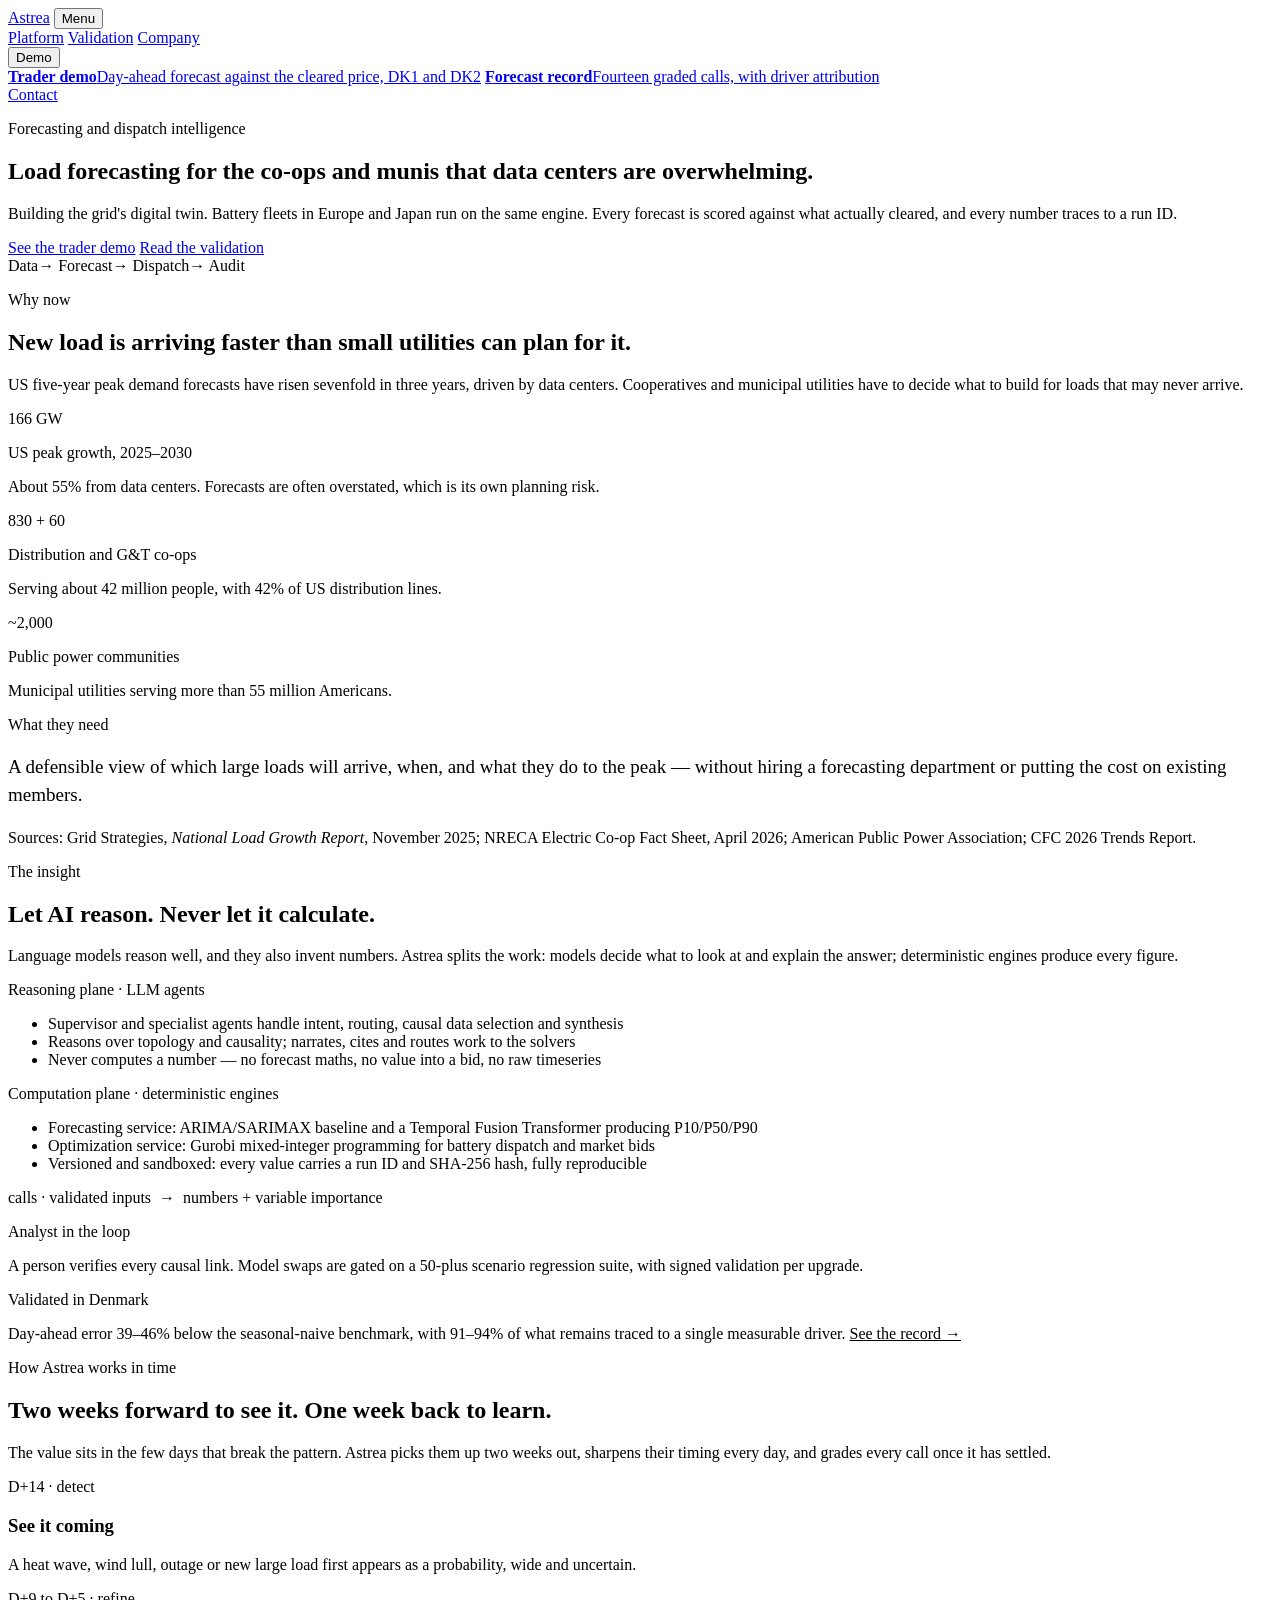
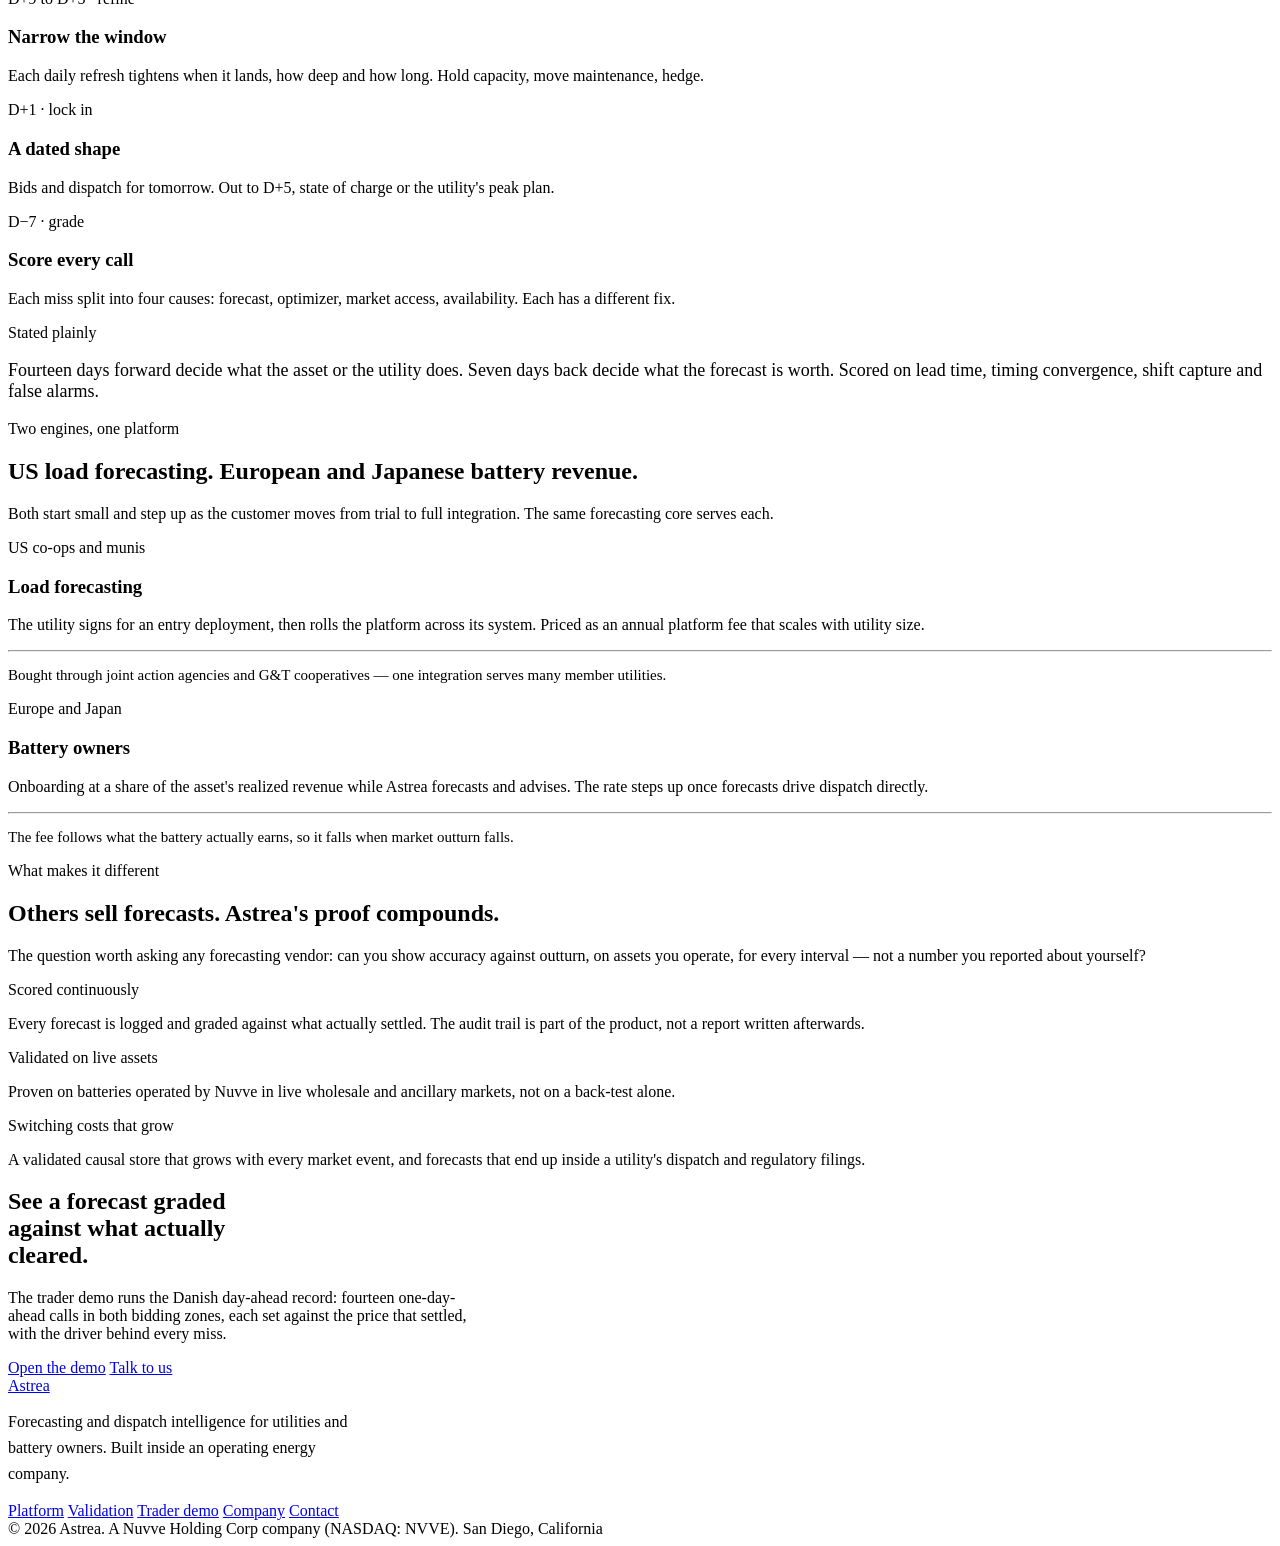
==== index.html @ 3a3bf27f "Add files via upload" ====
<!DOCTYPE html>
<html lang="en">
<head>
<meta charset="utf-8">
<meta name="viewport" content="width=device-width, initial-scale=1">
<title>Astrea — Forecasting the grid, with every number audited</title>
<meta name="description" content="Load forecasting for the cooperatives and municipal utilities that data centers are overwhelming. Battery revenue in Europe and Japan runs on the same engine.">
<meta property="og:title" content="Astrea — Forecasting the grid, with every number audited">
<meta property="og:description" content="Language models reason. Deterministic engines compute. Every forecast scored against what actually cleared.">
<meta property="og:type" content="website">
<link rel="preconnect" href="https://fonts.googleapis.com">
<link rel="preconnect" href="https://fonts.gstatic.com" crossorigin>
<link rel="stylesheet" href="https://fonts.googleapis.com/css2?family=IBM+Plex+Mono:wght@400;500&family=IBM+Plex+Sans:wght@400;500;600&family=Source+Serif+4:opsz,wght@8..60,400;8..60,600&display=swap">
<link rel="stylesheet" href="/assets/css/styles.css">
<link rel="icon" href="/assets/favicon.svg" type="image/svg+xml">
</head>
<body>

<header class="nav">
  <div class="wrap nav-in">
    <a class="brand" href="/"><span class="brand-mark"></span>Astrea</a>
    <button class="nav-toggle" id="navToggle" aria-expanded="false" aria-controls="navlinks">Menu</button>
    <nav class="nav-links" id="navlinks">
      <a class="nav-link" href="/platform">Platform</a>
      <a class="nav-link" href="/validation">Validation</a>
      <a class="nav-link" href="/company">Company</a>
      <div class="dd">
        <button class="dd-btn" id="ddBtn" aria-expanded="false" aria-haspopup="true" aria-controls="ddmenu">Demo <span class="dd-caret" aria-hidden="true"></span></button>
        <div class="dd-menu" id="ddmenu">
          <a class="dd-item" href="/demo"><strong>Trader demo</strong><span>Day-ahead forecast against the cleared price, DK1 and DK2</span></a>
          <a class="dd-item" href="/validation#record"><strong>Forecast record</strong><span>Fourteen graded calls, with driver attribution</span></a>
        </div>
      </div>
      <a class="nav-cta" href="/company#contact">Contact</a>
    </nav>
  </div>
</header>

<main>

<section class="hero">
  <div class="wrap hero-in">
    <p class="eyebrow" style="color:var(--gold-bright)">Forecasting and dispatch intelligence</p>
    <h1>Load forecasting for the co-ops and munis that data centers are overwhelming.</h1>
    <p class="lead">Building the grid's digital twin. Battery fleets in Europe and Japan run on the same engine. Every forecast is scored against what actually cleared, and every number traces to a run ID.</p>
    <div class="hero-actions">
      <a class="btn btn-gold" href="/demo">See the trader demo</a>
      <a class="btn btn-ghost" href="/validation">Read the validation</a>
    </div>
    <div class="pipe">
      <span class="pipe-step">Data</span><span class="pipe-arrow">&rarr;</span>
      <span class="pipe-step">Forecast</span><span class="pipe-arrow">&rarr;</span>
      <span class="pipe-step">Dispatch</span><span class="pipe-arrow">&rarr;</span>
      <span class="pipe-step">Audit</span>
    </div>
  </div>
</section>

<section class="sec" id="why">
  <div class="wrap stack" style="gap:34px">
    <div class="stack" style="gap:14px">
      <p class="eyebrow">Why now</p>
      <h2 class="h-lg">New load is arriving faster than small utilities can plan for it.</h2>
      <p class="lead">US five-year peak demand forecasts have risen sevenfold in three years, driven by data centers. Cooperatives and municipal utilities have to decide what to build for loads that may never arrive.</p>
    </div>
    <div class="grid g3">
      <div class="card">
        <p class="stat">166 GW</p>
        <p class="stat-label">US peak growth, 2025&ndash;2030</p>
        <p>About 55% from data centers. Forecasts are often overstated, which is its own planning risk.</p>
      </div>
      <div class="card">
        <p class="stat">830 + 60</p>
        <p class="stat-label">Distribution and G&amp;T co-ops</p>
        <p>Serving about 42 million people, with 42% of US distribution lines.</p>
      </div>
      <div class="card">
        <p class="stat">~2,000</p>
        <p class="stat-label">Public power communities</p>
        <p>Municipal utilities serving more than 55 million Americans.</p>
      </div>
    </div>
    <div class="card card-navy card-gold">
      <p class="card-label" style="color:var(--gold-bright)">What they need</p>
      <p style="font-size:19px;line-height:1.5">A defensible view of which large loads will arrive, when, and what they do to the peak &mdash; without hiring a forecasting department or putting the cost on existing members.</p>
    </div>
    <p class="note">Sources: Grid Strategies, <em>National Load Growth Report</em>, November 2025; NRECA Electric Co-op Fact Sheet, April 2026; American Public Power Association; CFC 2026 Trends Report.</p>
  </div>
</section>

<section class="sec sec-navy" id="insight">
  <div class="wrap stack" style="gap:34px">
    <div class="stack" style="gap:14px">
      <p class="eyebrow">The insight</p>
      <h2 class="h-lg">Let AI reason. Never let it calculate.</h2>
      <p class="lead">Language models reason well, and they also invent numbers. Astrea splits the work: models decide what to look at and explain the answer; deterministic engines produce every figure.</p>
    </div>
    <div class="grid g2" style="gap:18px">
      <div class="plane plane-reason">
        <p class="plane-head">Reasoning plane &middot; LLM agents</p>
        <ul class="plane-body">
          <li>Supervisor and specialist agents handle intent, routing, causal data selection and synthesis</li>
          <li>Reasons over topology and causality; narrates, cites and routes work to the solvers</li>
          <li>Never computes a number &mdash; no forecast maths, no value into a bid, no raw timeseries</li>
        </ul>
      </div>
      <div class="plane plane-compute">
        <p class="plane-head">Computation plane &middot; deterministic engines</p>
        <ul class="plane-body">
          <li>Forecasting service: ARIMA/SARIMAX baseline and a Temporal Fusion Transformer producing P10/P50/P90</li>
          <li>Optimization service: Gurobi mixed-integer programming for battery dispatch and market bids</li>
          <li>Versioned and sandboxed: every value carries a run ID and SHA-256 hash, fully reproducible</li>
        </ul>
      </div>
    </div>
    <p class="contract" style="color:var(--on-navy-faint)">calls &middot; validated inputs &nbsp;&rarr;&nbsp; numbers + variable importance</p>
    <div class="grid g2">
      <div class="card card-navy">
        <p class="card-label" style="color:var(--gold-bright)">Analyst in the loop</p>
        <p>A person verifies every causal link. Model swaps are gated on a 50-plus scenario regression suite, with signed validation per upgrade.</p>
      </div>
      <div class="card card-navy">
        <p class="card-label" style="color:var(--gold-bright)">Validated in Denmark</p>
        <p>Day-ahead error 39&ndash;46% below the seasonal-naive benchmark, with 91&ndash;94% of what remains traced to a single measurable driver. <a href="/validation" style="color:var(--gold-bright)">See the record &rarr;</a></p>
      </div>
    </div>
  </div>
</section>

<section class="sec" id="time">
  <div class="wrap stack" style="gap:34px">
    <div class="stack" style="gap:14px">
      <p class="eyebrow">How Astrea works in time</p>
      <h2 class="h-lg">Two weeks forward to see it. One week back to learn.</h2>
      <p class="lead">The value sits in the few days that break the pattern. Astrea picks them up two weeks out, sharpens their timing every day, and grades every call once it has settled.</p>
    </div>
    <div class="tl">
      <div class="tl-col">
        <p class="tl-when">D+14 &middot; detect</p>
        <h3>See it coming</h3>
        <p>A heat wave, wind lull, outage or new large load first appears as a probability, wide and uncertain.</p>
      </div>
      <div class="tl-col">
        <p class="tl-when">D+9 to D+5 &middot; refine</p>
        <h3>Narrow the window</h3>
        <p>Each daily refresh tightens when it lands, how deep and how long. Hold capacity, move maintenance, hedge.</p>
      </div>
      <div class="tl-col">
        <p class="tl-when">D+1 &middot; lock in</p>
        <h3>A dated shape</h3>
        <p>Bids and dispatch for tomorrow. Out to D+5, state of charge or the utility's peak plan.</p>
      </div>
      <div class="tl-col">
        <p class="tl-when">D&minus;7 &middot; grade</p>
        <h3>Score every call</h3>
        <p>Each miss split into four causes: forecast, optimizer, market access, availability. Each has a different fix.</p>
      </div>
    </div>
    <div class="card card-accent">
      <p class="card-label">Stated plainly</p>
      <p style="font-size:18px">Fourteen days forward decide what the asset or the utility does. Seven days back decide what the forecast is worth. Scored on lead time, timing convergence, shift capture and false alarms.</p>
    </div>
  </div>
</section>

<section class="sec sec-alt" id="markets">
  <div class="wrap stack" style="gap:34px">
    <div class="stack" style="gap:14px">
      <p class="eyebrow">Two engines, one platform</p>
      <h2 class="h-lg">US load forecasting. European and Japanese battery revenue.</h2>
      <p class="lead">Both start small and step up as the customer moves from trial to full integration. The same forecasting core serves each.</p>
    </div>
    <div class="grid g2">
      <div class="card card-gold">
        <p class="card-label" style="color:var(--gold)">US co-ops and munis</p>
        <h3>Load forecasting</h3>
        <p>The utility signs for an entry deployment, then rolls the platform across its system. Priced as an annual platform fee that scales with utility size.</p>
        <hr class="rule" style="margin:8px 0">
        <p style="color:var(--ink-faint);font-size:15px">Bought through joint action agencies and G&amp;T cooperatives &mdash; one integration serves many member utilities.</p>
      </div>
      <div class="card card-accent">
        <p class="card-label">Europe and Japan</p>
        <h3>Battery owners</h3>
        <p>Onboarding at a share of the asset's realized revenue while Astrea forecasts and advises. The rate steps up once forecasts drive dispatch directly.</p>
        <hr class="rule" style="margin:8px 0">
        <p style="color:var(--ink-faint);font-size:15px">The fee follows what the battery actually earns, so it falls when market outturn falls.</p>
      </div>
    </div>
  </div>
</section>

<section class="sec" id="different">
  <div class="wrap stack" style="gap:34px">
    <div class="stack" style="gap:14px">
      <p class="eyebrow">What makes it different</p>
      <h2 class="h-lg">Others sell forecasts. Astrea's proof compounds.</h2>
      <p class="lead">The question worth asking any forecasting vendor: can you show accuracy against outturn, on assets you operate, for every interval &mdash; not a number you reported about yourself?</p>
    </div>
    <div class="grid g3">
      <div class="card">
        <p class="card-label">Scored continuously</p>
        <p>Every forecast is logged and graded against what actually settled. The audit trail is part of the product, not a report written afterwards.</p>
      </div>
      <div class="card">
        <p class="card-label">Validated on live assets</p>
        <p>Proven on batteries operated by Nuvve in live wholesale and ancillary markets, not on a back-test alone.</p>
      </div>
      <div class="card">
        <p class="card-label">Switching costs that grow</p>
        <p>A validated causal store that grows with every market event, and forecasts that end up inside a utility's dispatch and regulatory filings.</p>
      </div>
    </div>
  </div>
</section>

<section class="sec sec-navy">
  <div class="wrap stack" style="gap:22px;align-items:flex-start">
    <h2 class="h-lg" style="max-width:20ch">See a forecast graded against what actually cleared.</h2>
    <p class="lead" style="max-width:58ch">The trader demo runs the Danish day-ahead record: fourteen one-day-ahead calls in both bidding zones, each set against the price that settled, with the driver behind every miss.</p>
    <div class="hero-actions">
      <a class="btn btn-gold" href="/demo">Open the demo</a>
      <a class="btn btn-ghost" href="/company#contact">Talk to us</a>
    </div>
  </div>
</section>

</main>

<footer class="foot">
  <div class="wrap">
    <div class="foot-top">
      <div style="max-width:360px">
        <a class="brand" href="/"><span class="brand-mark"></span>Astrea</a>
        <p style="margin-top:14px;line-height:1.6">Forecasting and dispatch intelligence for utilities and battery owners. Built inside an operating energy company.</p>
      </div>
      <nav class="foot-nav">
        <a href="/platform">Platform</a>
        <a href="/validation">Validation</a>
        <a href="/demo">Trader demo</a>
        <a href="/company">Company</a>
        <a href="/company#contact">Contact</a>
      </nav>
    </div>
    <div class="foot-bot">
      <span>&copy; 2026 Astrea. A Nuvve Holding Corp company (NASDAQ: NVVE).</span>
      <span>San Diego, California</span>
    </div>
  </div>
</footer>

<script src="/assets/js/nav.js" defer></script>
</body>
</html>
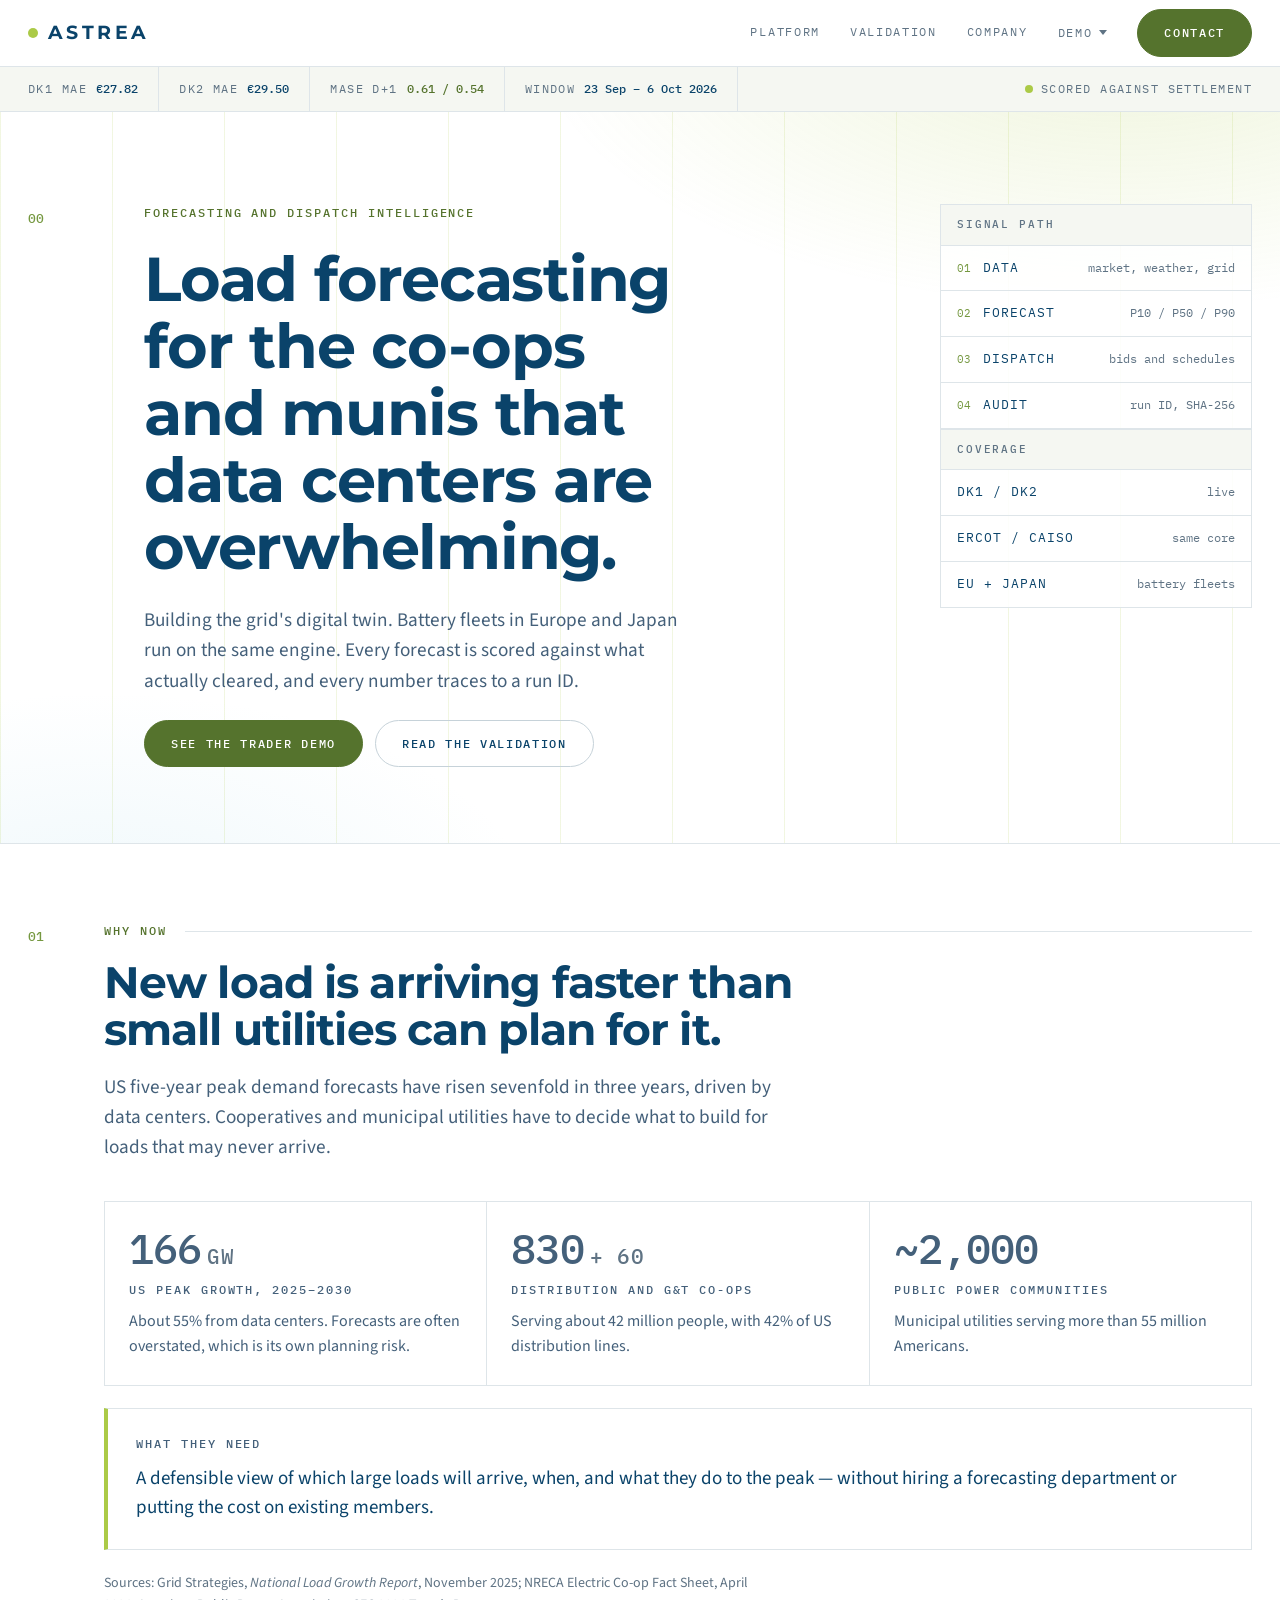
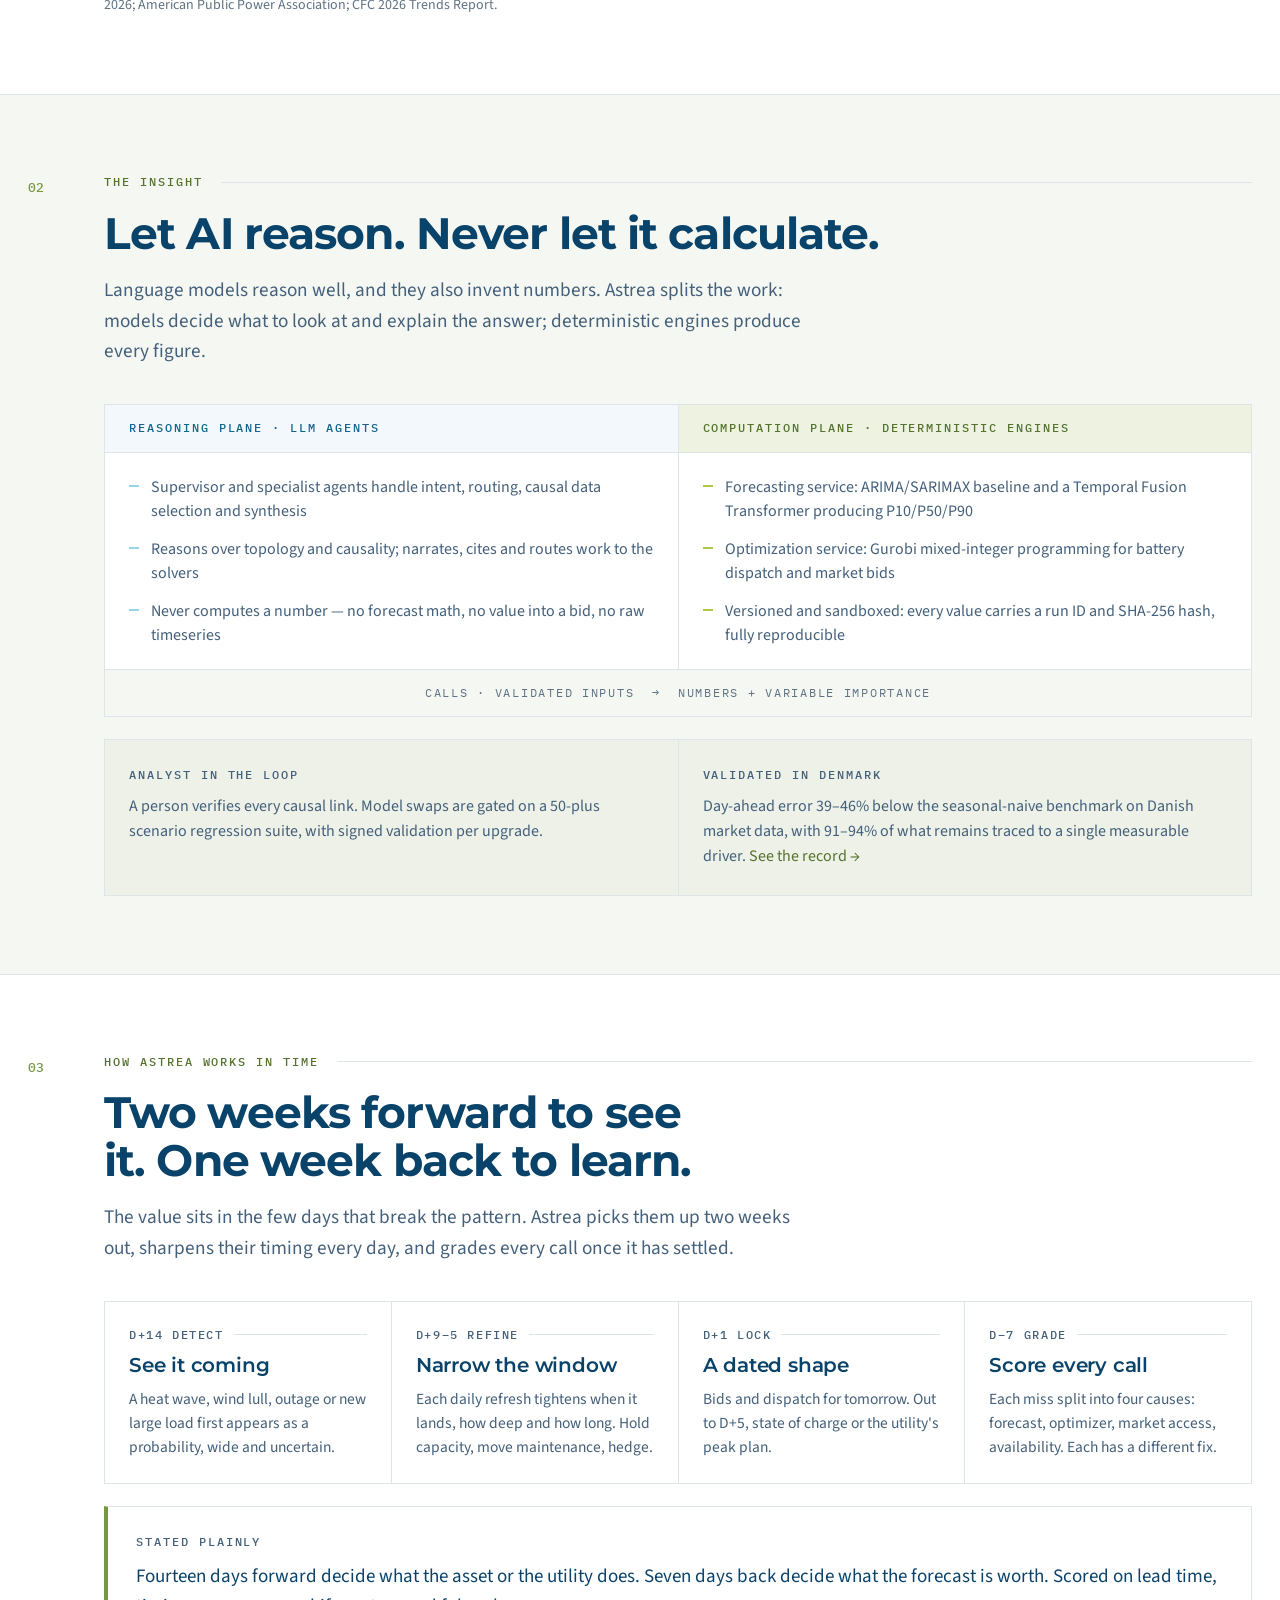
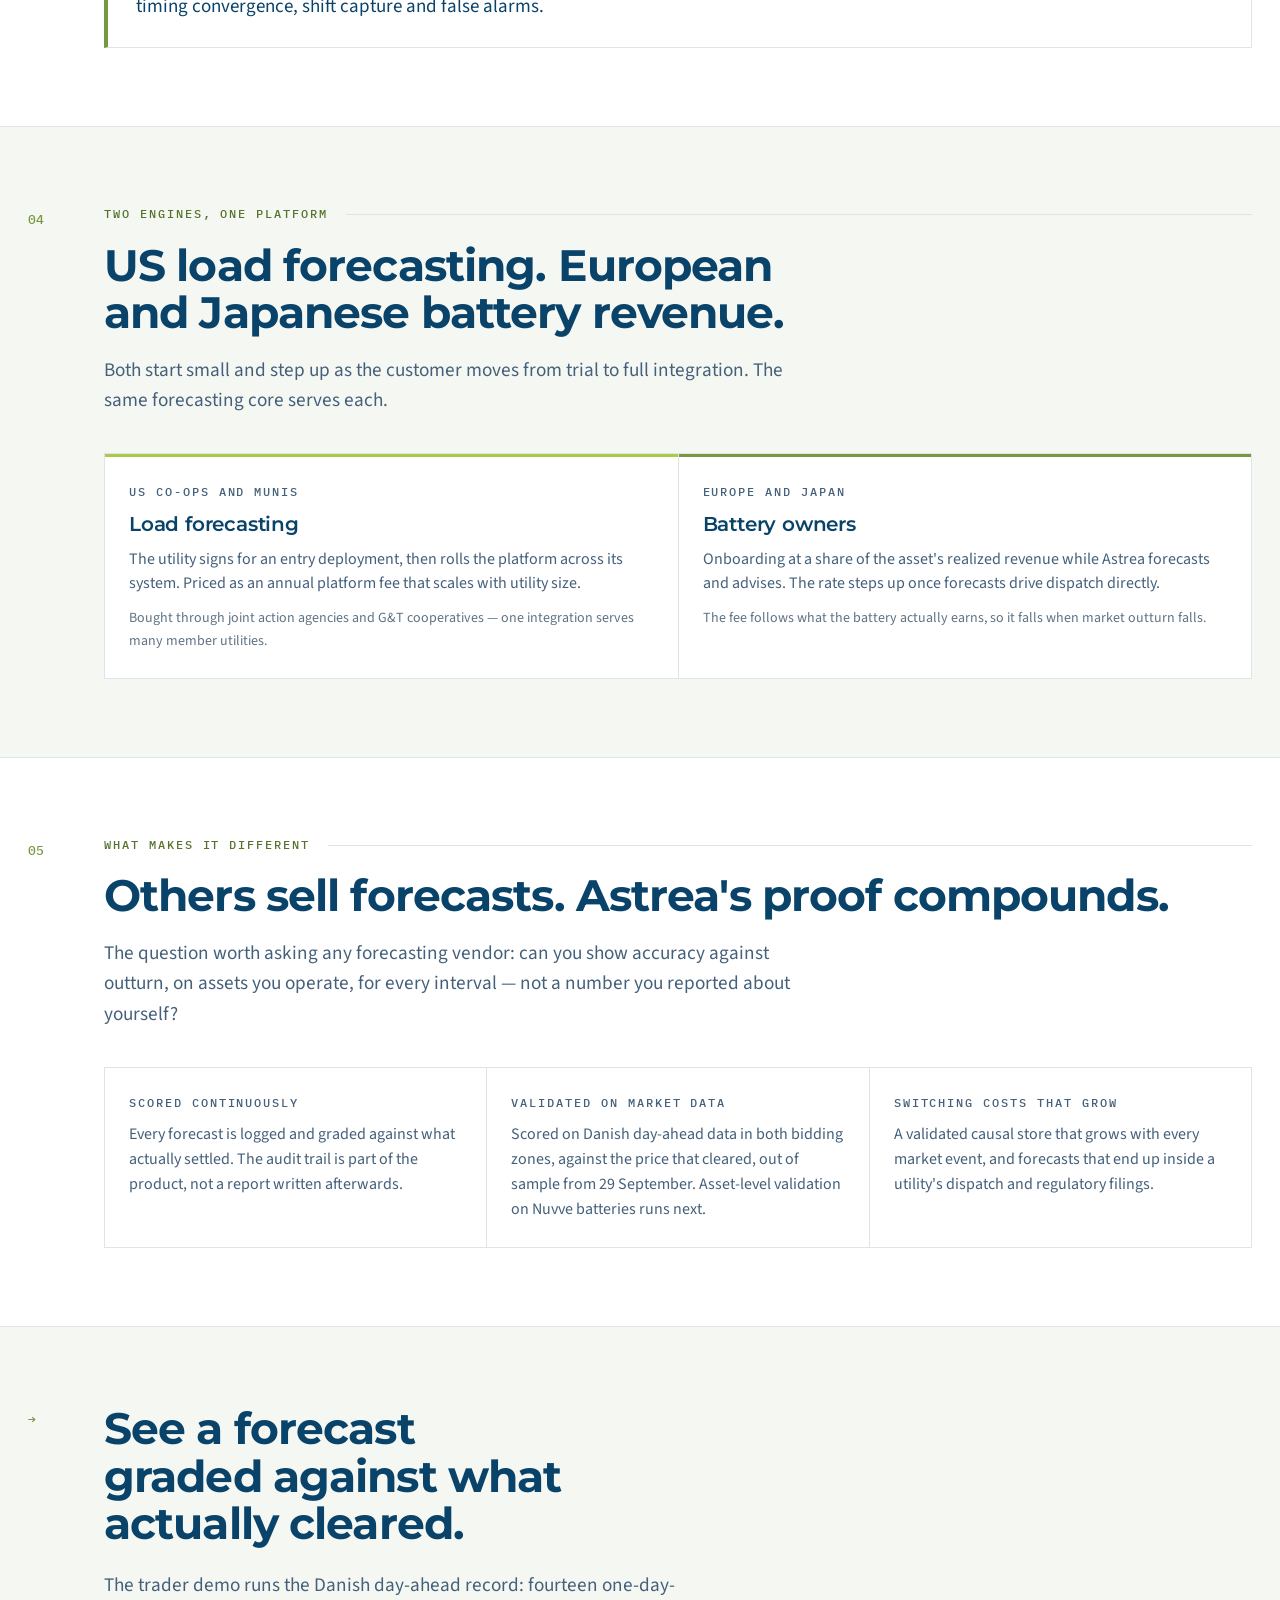
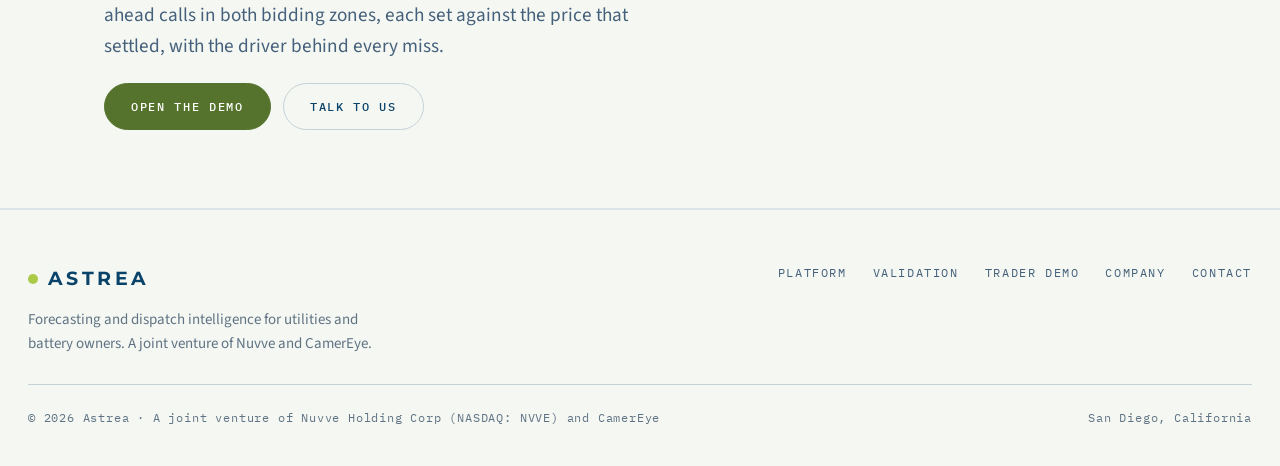
==== commit dc477ecc: "Add files via upload" ====
--- a/index.html
+++ b/index.html
@@ -6,24 +6,25 @@
 <title>Astrea — Forecasting the grid, with every number audited</title>
 <meta name="description" content="Load forecasting for the cooperatives and municipal utilities that data centers are overwhelming. Battery revenue in Europe and Japan runs on the same engine.">
 <meta property="og:title" content="Astrea — Forecasting the grid, with every number audited">
-<meta property="og:description" content="Language models reason. Deterministic engines compute. Every forecast scored against what actually cleared.">
+<meta property="og:description" content="Load forecasting for the cooperatives and municipal utilities that data centers are overwhelming. Battery revenue in Europe and Japan runs on the same engine.">
 <meta property="og:type" content="website">
+<meta name="theme-color" content="#FFFFFF">
 <link rel="preconnect" href="https://fonts.googleapis.com">
 <link rel="preconnect" href="https://fonts.gstatic.com" crossorigin>
-<link rel="stylesheet" href="https://fonts.googleapis.com/css2?family=IBM+Plex+Mono:wght@400;500&family=IBM+Plex+Sans:wght@400;500;600&family=Source+Serif+4:opsz,wght@8..60,400;8..60,600&display=swap">
+<link rel="stylesheet" href="https://fonts.googleapis.com/css2?family=IBM+Plex+Mono:wght@400;500;600&family=Montserrat:wght@600;700&family=Source+Sans+3:wght@400;600&display=swap">
 <link rel="stylesheet" href="/assets/css/styles.css">
 <link rel="icon" href="/assets/favicon.svg" type="image/svg+xml">
 </head>
 <body>
 
-<header class="nav">
-  <div class="wrap nav-in">
-    <a class="brand" href="/"><span class="brand-mark"></span>Astrea</a>
-    <button class="nav-toggle" id="navToggle" aria-expanded="false" aria-controls="navlinks">Menu</button>
-    <nav class="nav-links" id="navlinks">
-      <a class="nav-link" href="/platform">Platform</a>
-      <a class="nav-link" href="/validation">Validation</a>
-      <a class="nav-link" href="/company">Company</a>
+<header class="site">
+  <div class="wrap site-in">
+    <a class="brand" href="/">Astrea</a>
+    <button class="mtoggle" id="navToggle" aria-expanded="false" aria-controls="menu">Menu</button>
+    <nav class="menu" id="menu">
+      <a class="mlink" href="/platform">Platform</a>
+      <a class="mlink" href="/validation">Validation</a>
+      <a class="mlink" href="/company">Company</a>
       <div class="dd">
         <button class="dd-btn" id="ddBtn" aria-expanded="false" aria-haspopup="true" aria-controls="ddmenu">Demo <span class="dd-caret" aria-hidden="true"></span></button>
         <div class="dd-menu" id="ddmenu">
@@ -31,207 +32,263 @@
           <a class="dd-item" href="/validation#record"><strong>Forecast record</strong><span>Fourteen graded calls, with driver attribution</span></a>
         </div>
       </div>
-      <a class="nav-cta" href="/company#contact">Contact</a>
+      <a class="btn" href="/company#contact">Contact</a>
     </nav>
   </div>
 </header>
+
+<div class="rail">
+  <div class="wrap rail-in">
+    <div class="rail-cell"><span class="rail-k">DK1 MAE</span><span class="rail-v">&euro;27.82</span></div>
+    <div class="rail-cell"><span class="rail-k">DK2 MAE</span><span class="rail-v">&euro;29.50</span></div>
+    <div class="rail-cell"><span class="rail-k">MASE D+1</span><span class="rail-v up">0.61 / 0.54</span></div>
+    <div class="rail-cell"><span class="rail-k">Window</span><span class="rail-v">23 Sep &ndash; 6 Oct 2026</span></div>
+    <div class="rail-cell"><span class="live">Scored against settlement</span></div>
+  </div>
+</div>
 
 <main>
 
 <section class="hero">
   <div class="wrap hero-in">
-    <p class="eyebrow" style="color:var(--gold-bright)">Forecasting and dispatch intelligence</p>
-    <h1>Load forecasting for the co-ops and munis that data centers are overwhelming.</h1>
-    <p class="lead">Building the grid's digital twin. Battery fleets in Europe and Japan run on the same engine. Every forecast is scored against what actually cleared, and every number traces to a run ID.</p>
-    <div class="hero-actions">
-      <a class="btn btn-gold" href="/demo">See the trader demo</a>
-      <a class="btn btn-ghost" href="/validation">Read the validation</a>
-    </div>
-    <div class="pipe">
-      <span class="pipe-step">Data</span><span class="pipe-arrow">&rarr;</span>
-      <span class="pipe-step">Forecast</span><span class="pipe-arrow">&rarr;</span>
-      <span class="pipe-step">Dispatch</span><span class="pipe-arrow">&rarr;</span>
-      <span class="pipe-step">Audit</span>
-    </div>
-  </div>
-</section>
-
-<section class="sec" id="why">
-  <div class="wrap stack" style="gap:34px">
-    <div class="stack" style="gap:14px">
-      <p class="eyebrow">Why now</p>
-      <h2 class="h-lg">New load is arriving faster than small utilities can plan for it.</h2>
-      <p class="lead">US five-year peak demand forecasts have risen sevenfold in three years, driven by data centers. Cooperatives and municipal utilities have to decide what to build for loads that may never arrive.</p>
-    </div>
-    <div class="grid g3">
-      <div class="card">
-        <p class="stat">166 GW</p>
-        <p class="stat-label">US peak growth, 2025&ndash;2030</p>
-        <p>About 55% from data centers. Forecasts are often overstated, which is its own planning risk.</p>
-      </div>
-      <div class="card">
-        <p class="stat">830 + 60</p>
-        <p class="stat-label">Distribution and G&amp;T co-ops</p>
-        <p>Serving about 42 million people, with 42% of US distribution lines.</p>
-      </div>
-      <div class="card">
-        <p class="stat">~2,000</p>
-        <p class="stat-label">Public power communities</p>
-        <p>Municipal utilities serving more than 55 million Americans.</p>
-      </div>
-    </div>
-    <div class="card card-navy card-gold">
-      <p class="card-label" style="color:var(--gold-bright)">What they need</p>
-      <p style="font-size:19px;line-height:1.5">A defensible view of which large loads will arrive, when, and what they do to the peak &mdash; without hiring a forecasting department or putting the cost on existing members.</p>
-    </div>
-    <p class="note">Sources: Grid Strategies, <em>National Load Growth Report</em>, November 2025; NRECA Electric Co-op Fact Sheet, April 2026; American Public Power Association; CFC 2026 Trends Report.</p>
-  </div>
-</section>
-
-<section class="sec sec-navy" id="insight">
-  <div class="wrap stack" style="gap:34px">
-    <div class="stack" style="gap:14px">
-      <p class="eyebrow">The insight</p>
-      <h2 class="h-lg">Let AI reason. Never let it calculate.</h2>
-      <p class="lead">Language models reason well, and they also invent numbers. Astrea splits the work: models decide what to look at and explain the answer; deterministic engines produce every figure.</p>
-    </div>
-    <div class="grid g2" style="gap:18px">
-      <div class="plane plane-reason">
-        <p class="plane-head">Reasoning plane &middot; LLM agents</p>
-        <ul class="plane-body">
-          <li>Supervisor and specialist agents handle intent, routing, causal data selection and synthesis</li>
-          <li>Reasons over topology and causality; narrates, cites and routes work to the solvers</li>
-          <li>Never computes a number &mdash; no forecast maths, no value into a bid, no raw timeseries</li>
-        </ul>
-      </div>
-      <div class="plane plane-compute">
-        <p class="plane-head">Computation plane &middot; deterministic engines</p>
-        <ul class="plane-body">
-          <li>Forecasting service: ARIMA/SARIMAX baseline and a Temporal Fusion Transformer producing P10/P50/P90</li>
-          <li>Optimization service: Gurobi mixed-integer programming for battery dispatch and market bids</li>
-          <li>Versioned and sandboxed: every value carries a run ID and SHA-256 hash, fully reproducible</li>
-        </ul>
-      </div>
-    </div>
-    <p class="contract" style="color:var(--on-navy-faint)">calls &middot; validated inputs &nbsp;&rarr;&nbsp; numbers + variable importance</p>
-    <div class="grid g2">
-      <div class="card card-navy">
-        <p class="card-label" style="color:var(--gold-bright)">Analyst in the loop</p>
-        <p>A person verifies every causal link. Model swaps are gated on a 50-plus scenario regression suite, with signed validation per upgrade.</p>
-      </div>
-      <div class="card card-navy">
-        <p class="card-label" style="color:var(--gold-bright)">Validated in Denmark</p>
-        <p>Day-ahead error 39&ndash;46% below the seasonal-naive benchmark, with 91&ndash;94% of what remains traced to a single measurable driver. <a href="/validation" style="color:var(--gold-bright)">See the record &rarr;</a></p>
-      </div>
-    </div>
-  </div>
-</section>
-
-<section class="sec" id="time">
-  <div class="wrap stack" style="gap:34px">
-    <div class="stack" style="gap:14px">
-      <p class="eyebrow">How Astrea works in time</p>
-      <h2 class="h-lg">Two weeks forward to see it. One week back to learn.</h2>
-      <p class="lead">The value sits in the few days that break the pattern. Astrea picks them up two weeks out, sharpens their timing every day, and grades every call once it has settled.</p>
-    </div>
-    <div class="tl">
-      <div class="tl-col">
-        <p class="tl-when">D+14 &middot; detect</p>
-        <h3>See it coming</h3>
-        <p>A heat wave, wind lull, outage or new large load first appears as a probability, wide and uncertain.</p>
-      </div>
-      <div class="tl-col">
-        <p class="tl-when">D+9 to D+5 &middot; refine</p>
-        <h3>Narrow the window</h3>
-        <p>Each daily refresh tightens when it lands, how deep and how long. Hold capacity, move maintenance, hedge.</p>
-      </div>
-      <div class="tl-col">
-        <p class="tl-when">D+1 &middot; lock in</p>
-        <h3>A dated shape</h3>
-        <p>Bids and dispatch for tomorrow. Out to D+5, state of charge or the utility's peak plan.</p>
-      </div>
-      <div class="tl-col">
-        <p class="tl-when">D&minus;7 &middot; grade</p>
-        <h3>Score every call</h3>
-        <p>Each miss split into four causes: forecast, optimizer, market access, availability. Each has a different fix.</p>
-      </div>
-    </div>
-    <div class="card card-accent">
-      <p class="card-label">Stated plainly</p>
-      <p style="font-size:18px">Fourteen days forward decide what the asset or the utility does. Seven days back decide what the forecast is worth. Scored on lead time, timing convergence, shift capture and false alarms.</p>
-    </div>
-  </div>
-</section>
-
-<section class="sec sec-alt" id="markets">
-  <div class="wrap stack" style="gap:34px">
-    <div class="stack" style="gap:14px">
-      <p class="eyebrow">Two engines, one platform</p>
-      <h2 class="h-lg">US load forecasting. European and Japanese battery revenue.</h2>
-      <p class="lead">Both start small and step up as the customer moves from trial to full integration. The same forecasting core serves each.</p>
-    </div>
-    <div class="grid g2">
-      <div class="card card-gold">
-        <p class="card-label" style="color:var(--gold)">US co-ops and munis</p>
-        <h3>Load forecasting</h3>
-        <p>The utility signs for an entry deployment, then rolls the platform across its system. Priced as an annual platform fee that scales with utility size.</p>
-        <hr class="rule" style="margin:8px 0">
-        <p style="color:var(--ink-faint);font-size:15px">Bought through joint action agencies and G&amp;T cooperatives &mdash; one integration serves many member utilities.</p>
-      </div>
-      <div class="card card-accent">
-        <p class="card-label">Europe and Japan</p>
-        <h3>Battery owners</h3>
-        <p>Onboarding at a share of the asset's realized revenue while Astrea forecasts and advises. The rate steps up once forecasts drive dispatch directly.</p>
-        <hr class="rule" style="margin:8px 0">
-        <p style="color:var(--ink-faint);font-size:15px">The fee follows what the battery actually earns, so it falls when market outturn falls.</p>
-      </div>
-    </div>
-  </div>
-</section>
-
-<section class="sec" id="different">
-  <div class="wrap stack" style="gap:34px">
-    <div class="stack" style="gap:14px">
-      <p class="eyebrow">What makes it different</p>
-      <h2 class="h-lg">Others sell forecasts. Astrea's proof compounds.</h2>
-      <p class="lead">The question worth asking any forecasting vendor: can you show accuracy against outturn, on assets you operate, for every interval &mdash; not a number you reported about yourself?</p>
-    </div>
-    <div class="grid g3">
-      <div class="card">
-        <p class="card-label">Scored continuously</p>
-        <p>Every forecast is logged and graded against what actually settled. The audit trail is part of the product, not a report written afterwards.</p>
-      </div>
-      <div class="card">
-        <p class="card-label">Validated on live assets</p>
-        <p>Proven on batteries operated by Nuvve in live wholesale and ancillary markets, not on a back-test alone.</p>
-      </div>
-      <div class="card">
-        <p class="card-label">Switching costs that grow</p>
-        <p>A validated causal store that grows with every market event, and forecasts that end up inside a utility's dispatch and regulatory filings.</p>
-      </div>
-    </div>
-  </div>
-</section>
-
-<section class="sec sec-navy">
-  <div class="wrap stack" style="gap:22px;align-items:flex-start">
-    <h2 class="h-lg" style="max-width:20ch">See a forecast graded against what actually cleared.</h2>
-    <p class="lead" style="max-width:58ch">The trader demo runs the Danish day-ahead record: fourteen one-day-ahead calls in both bidding zones, each set against the price that settled, with the driver behind every miss.</p>
-    <div class="hero-actions">
-      <a class="btn btn-gold" href="/demo">Open the demo</a>
-      <a class="btn btn-ghost" href="/company#contact">Talk to us</a>
-    </div>
-  </div>
-</section>
-
+    <div class="ch-ix">00</div>
+    <div class="hero-main">
+      <p class="tag">Forecasting and dispatch intelligence</p>
+      <h1 class="display">Load forecasting for the co-ops and munis that data centers are overwhelming.</h1>
+      <p class="lead">Building the grid's digital twin. Battery fleets in Europe and Japan run on the same engine. Every forecast is scored against what actually cleared, and every number traces to a run ID.</p>
+      <div class="btns">
+        <a class="btn" href="/demo">See the trader demo</a>
+        <a class="btn btn-ghost" href="/validation">Read the validation</a>
+      </div>
+    </div>
+    <div class="spec">
+      <p class="spec-head">Signal path</p>
+      <div class="spec-row"><span class="spec-n">01</span><span class="spec-t">Data</span><span class="spec-d">market, weather, grid</span></div>
+      <div class="spec-row"><span class="spec-n">02</span><span class="spec-t">Forecast</span><span class="spec-d">P10 / P50 / P90</span></div>
+      <div class="spec-row"><span class="spec-n">03</span><span class="spec-t">Dispatch</span><span class="spec-d">bids and schedules</span></div>
+      <div class="spec-row"><span class="spec-n">04</span><span class="spec-t">Audit</span><span class="spec-d">run ID, SHA-256</span></div>
+      <p class="spec-head" style="border-top:1px solid var(--line)">Coverage</p>
+      <div class="spec-row"><span class="spec-t">DK1 / DK2</span><span class="spec-d">live</span></div>
+      <div class="spec-row"><span class="spec-t">ERCOT / CAISO</span><span class="spec-d">same core</span></div>
+      <div class="spec-row"><span class="spec-t">EU + Japan</span><span class="spec-d">battery fleets</span></div>
+    </div>
+  </div>
+</section>
+
+<section class="ch" id="why">
+  <div class="wrap">
+<div class="ch-head">
+<div class="ch-ix">01</div>
+<div class="ch-body">
+<p class="tag ch-rule">Why now</p>
+<h2 class="display">New load is arriving faster than small utilities can plan for it.</h2>
+<p class="lead">US five-year peak demand forecasts have risen sevenfold in three years, driven by data centers. Cooperatives and municipal utilities have to decide what to build for loads that may never arrive.</p>
+</div>
+</div>
+    <div class="ch-cols">
+      <div></div>
+      <div class="stack" style="gap:22px">
+        <div class="mods m3">
+          <div class="mod">
+            <p class="figure">166<span class="u">GW</span></p>
+            <p class="tag">US peak growth, 2025&ndash;2030</p>
+            <p>About 55% from data centers. Forecasts are often overstated, which is its own planning risk.</p>
+          </div>
+          <div class="mod">
+            <p class="figure">830<span class="u">+ 60</span></p>
+            <p class="tag">Distribution and G&amp;T co-ops</p>
+            <p>Serving about 42 million people, with 42% of US distribution lines.</p>
+          </div>
+          <div class="mod">
+            <p class="figure">~2,000</p>
+            <p class="tag">Public power communities</p>
+            <p>Municipal utilities serving more than 55 million Americans.</p>
+          </div>
+        </div>
+        <div class="slab">
+          <p class="tag">What they need</p>
+          <p class="big">A defensible view of which large loads will arrive, when, and what they do to the peak &mdash; without hiring a forecasting department or putting the cost on existing members.</p>
+        </div>
+        <p class="note">Sources: Grid Strategies, <em>National Load Growth Report</em>, November 2025; NRECA Electric Co-op Fact Sheet, April 2026; American Public Power Association; CFC 2026 Trends Report.</p>
+      </div>
+    </div>
+  </div>
+</section>
+
+<section class="ch ch-fill" id="insight">
+  <div class="wrap">
+<div class="ch-head">
+<div class="ch-ix">02</div>
+<div class="ch-body">
+<p class="tag ch-rule">The insight</p>
+<h2 class="display">Let AI reason. Never let it calculate.</h2>
+<p class="lead">Language models reason well, and they also invent numbers. Astrea splits the work: models decide what to look at and explain the answer; deterministic engines produce every figure.</p>
+</div>
+</div>
+    <div class="ch-cols">
+      <div></div>
+      <div class="stack" style="gap:22px">
+        <div>
+          <div class="planes">
+            <div class="plane p-reason">
+              <p class="plane-head">Reasoning plane &middot; LLM agents</p>
+              <ul>
+                <li>Supervisor and specialist agents handle intent, routing, causal data selection and synthesis</li>
+                <li>Reasons over topology and causality; narrates, cites and routes work to the solvers</li>
+                <li>Never computes a number &mdash; no forecast math, no value into a bid, no raw timeseries</li>
+              </ul>
+            </div>
+            <div class="plane p-compute">
+              <p class="plane-head">Computation plane &middot; deterministic engines</p>
+              <ul>
+                <li>Forecasting service: ARIMA/SARIMAX baseline and a Temporal Fusion Transformer producing P10/P50/P90</li>
+                <li>Optimization service: Gurobi mixed-integer programming for battery dispatch and market bids</li>
+                <li>Versioned and sandboxed: every value carries a run ID and SHA-256 hash, fully reproducible</li>
+              </ul>
+            </div>
+          </div>
+          <p class="contract">calls &middot; validated inputs &nbsp;&rarr;&nbsp; numbers + variable importance</p>
+        </div>
+        <div class="mods m2">
+          <div class="mod mod-fill">
+            <p class="tag">Analyst in the loop</p>
+            <p>A person verifies every causal link. Model swaps are gated on a 50-plus scenario regression suite, with signed validation per upgrade.</p>
+          </div>
+          <div class="mod mod-fill">
+            <p class="tag">Validated in Denmark</p>
+            <p>Day-ahead error 39&ndash;46% below the seasonal-naive benchmark on Danish market data, with 91&ndash;94% of what remains traced to a single measurable driver. <a href="/validation">See the record &rarr;</a></p>
+          </div>
+        </div>
+      </div>
+    </div>
+  </div>
+</section>
+
+<section class="ch" id="time">
+  <div class="wrap">
+<div class="ch-head">
+<div class="ch-ix">03</div>
+<div class="ch-body">
+<p class="tag ch-rule">How Astrea works in time</p>
+<h2 class="display">Two weeks forward to see it. One week back to learn.</h2>
+<p class="lead">The value sits in the few days that break the pattern. Astrea picks them up two weeks out, sharpens their timing every day, and grades every call once it has settled.</p>
+</div>
+</div>
+    <div class="ch-cols">
+      <div></div>
+      <div class="stack" style="gap:22px">
+        <div class="seq">
+          <div class="seq-col">
+            <p class="seq-when">D+14 detect</p>
+            <h3>See it coming</h3>
+            <p>A heat wave, wind lull, outage or new large load first appears as a probability, wide and uncertain.</p>
+          </div>
+          <div class="seq-col">
+            <p class="seq-when">D+9&ndash;5 refine</p>
+            <h3>Narrow the window</h3>
+            <p>Each daily refresh tightens when it lands, how deep and how long. Hold capacity, move maintenance, hedge.</p>
+          </div>
+          <div class="seq-col">
+            <p class="seq-when">D+1 lock</p>
+            <h3>A dated shape</h3>
+            <p>Bids and dispatch for tomorrow. Out to D+5, state of charge or the utility's peak plan.</p>
+          </div>
+          <div class="seq-col">
+            <p class="seq-when">D&minus;7 grade</p>
+            <h3>Score every call</h3>
+            <p>Each miss split into four causes: forecast, optimizer, market access, availability. Each has a different fix.</p>
+          </div>
+        </div>
+        <div class="slab slab-up">
+          <p class="tag tag-up">Stated plainly</p>
+          <p class="big">Fourteen days forward decide what the asset or the utility does. Seven days back decide what the forecast is worth. Scored on lead time, timing convergence, shift capture and false alarms.</p>
+        </div>
+      </div>
+    </div>
+  </div>
+</section>
+
+<section class="ch ch-fill" id="markets">
+  <div class="wrap">
+<div class="ch-head">
+<div class="ch-ix">04</div>
+<div class="ch-body">
+<p class="tag ch-rule">Two engines, one platform</p>
+<h2 class="display">US load forecasting. European and Japanese battery revenue.</h2>
+<p class="lead">Both start small and step up as the customer moves from trial to full integration. The same forecasting core serves each.</p>
+</div>
+</div>
+    <div class="ch-cols">
+      <div></div>
+      <div class="mods m2">
+        <div class="mod mod-top">
+          <p class="tag">US co-ops and munis</p>
+          <h3>Load forecasting</h3>
+          <p>The utility signs for an entry deployment, then rolls the platform across its system. Priced as an annual platform fee that scales with utility size.</p>
+          <p class="note">Bought through joint action agencies and G&amp;T cooperatives &mdash; one integration serves many member utilities.</p>
+        </div>
+        <div class="mod mod-up">
+          <p class="tag tag-up">Europe and Japan</p>
+          <h3>Battery owners</h3>
+          <p>Onboarding at a share of the asset's realized revenue while Astrea forecasts and advises. The rate steps up once forecasts drive dispatch directly.</p>
+          <p class="note">The fee follows what the battery actually earns, so it falls when market outturn falls.</p>
+        </div>
+      </div>
+    </div>
+  </div>
+</section>
+
+<section class="ch" id="different">
+  <div class="wrap">
+<div class="ch-head">
+<div class="ch-ix">05</div>
+<div class="ch-body">
+<p class="tag ch-rule">What makes it different</p>
+<h2 class="display">Others sell forecasts. Astrea's proof compounds.</h2>
+<p class="lead">The question worth asking any forecasting vendor: can you show accuracy against outturn, on assets you operate, for every interval &mdash; not a number you reported about yourself?</p>
+</div>
+</div>
+    <div class="ch-cols">
+      <div></div>
+      <div class="mods m3">
+        <div class="mod">
+          <p class="tag">Scored continuously</p>
+          <p>Every forecast is logged and graded against what actually settled. The audit trail is part of the product, not a report written afterwards.</p>
+        </div>
+        <div class="mod">
+          <p class="tag">Validated on market data</p>
+          <p>Scored on Danish day-ahead data in both bidding zones, against the price that cleared, out of sample from 29 September. Asset-level validation on Nuvve batteries runs next.</p>
+        </div>
+        <div class="mod">
+          <p class="tag">Switching costs that grow</p>
+          <p>A validated causal store that grows with every market event, and forecasts that end up inside a utility's dispatch and regulatory filings.</p>
+        </div>
+      </div>
+    </div>
+  </div>
+</section>
+
+<section class="ch ch-fill">
+  <div class="wrap ch-cols">
+    <div class="ch-ix">&rarr;</div>
+    <div class="stack" style="gap:22px;align-items:flex-start">
+      <h2 class="display" style="max-width:18ch">See a forecast graded against what actually cleared.</h2>
+      <p class="lead" style="max-width:58ch">The trader demo runs the Danish day-ahead record: fourteen one-day-ahead calls in both bidding zones, each set against the price that settled, with the driver behind every miss.</p>
+      <div class="btns">
+        <a class="btn" href="/demo">Open the demo</a>
+        <a class="btn btn-ghost" href="/company#contact">Talk to us</a>
+      </div>
+    </div>
+  </div>
+</section>
 </main>
 
 <footer class="foot">
   <div class="wrap">
     <div class="foot-top">
-      <div style="max-width:360px">
-        <a class="brand" href="/"><span class="brand-mark"></span>Astrea</a>
-        <p style="margin-top:14px;line-height:1.6">Forecasting and dispatch intelligence for utilities and battery owners. Built inside an operating energy company.</p>
+      <div>
+        <a class="brand" href="/">Astrea</a>
+        <p>Forecasting and dispatch intelligence for utilities and battery owners. A joint venture of Nuvve and CamerEye.</p>
       </div>
       <nav class="foot-nav">
         <a href="/platform">Platform</a>
@@ -242,7 +299,7 @@
       </nav>
     </div>
     <div class="foot-bot">
-      <span>&copy; 2026 Astrea. A Nuvve Holding Corp company (NASDAQ: NVVE).</span>
+      <span>&copy; 2026 Astrea &middot; A joint venture of Nuvve Holding Corp (NASDAQ: NVVE) and CamerEye</span>
       <span>San Diego, California</span>
     </div>
   </div>
--- a/assets/css/styles.css
+++ b/assets/css/styles.css
@@ -0,0 +1,378 @@
+/* ============================================================
+   Astrea — instrument, light
+   A desk tool on paper: white ground, hairline grid, monospace
+   labels, numbers set larger than the prose.
+
+   The palette is the joint venture. Green is Nuvve's
+   (#55732D / #759840 / #ABCA47, taken from nuvve.com). Navy and
+   sky are CamerEye's (#0A436A / #9AD3E8, from camereye.ai). The
+   display face is Nuvve's Montserrat; the body face is
+   CamerEye's Source Sans. Mono carries the data, which is ours.
+
+   One committed light theme: every color is painted explicitly.
+   ============================================================ */
+
+:root{
+  /* ground */
+  --paper:#FFFFFF;
+  --mist:#F5F7F2;        /* Nuvve off-white, nudged green */
+  --mist-2:#EDF1E8;
+  --wash:#F2F8FB;        /* CamerEye sky, at 6% */
+
+  /* rules */
+  --line:#DEE5E9;
+  --line-2:#C6D2D9;
+
+  /* ink — CamerEye navy */
+  --ink:#0A436A;
+  --ink-2:#44607A;
+  --muted:#5F7384;
+
+  /* signal — Nuvve green */
+  --green:#55732D;       /* text-safe: 5.0:1 on white */
+  --green-mid:#759840;
+  --lime:#ABCA47;
+  --green-ghost:#EDF3E0;
+
+  /* support */
+  --sky:#9AD3E8;
+  --sky-ink:#13658C;
+  --flag:#BF5A1E;        /* CamerEye orange, darkened for text */
+  --flag-ghost:#FBEDE3;
+
+  --display:'Montserrat',-apple-system,BlinkMacSystemFont,'Segoe UI',Arial,sans-serif;
+  --sans:'Source Sans 3','Source Sans Pro',-apple-system,BlinkMacSystemFont,'Segoe UI',Arial,sans-serif;
+  --mono:'IBM Plex Mono',ui-monospace,Menlo,Consolas,monospace;
+
+  --wrap:1280px;
+  --gut:28px;
+  --ix:76px;             /* left index gutter */
+}
+
+*{box-sizing:border-box;margin:0;padding:0}
+html{-webkit-text-size-adjust:100%;scroll-behavior:smooth}
+@media (prefers-reduced-motion:reduce){html{scroll-behavior:auto}
+  *{animation-duration:.01ms !important;animation-iteration-count:1 !important;transition-duration:.01ms !important}}
+
+body{
+  background:var(--paper);
+  color:var(--ink-2);
+  font-family:var(--sans);
+  font-size:17px;
+  line-height:1.6;
+  -webkit-font-smoothing:antialiased;
+}
+
+a{color:var(--green);text-decoration:none}
+a:hover{color:var(--green-mid)}
+:focus-visible{outline:2px solid var(--green);outline-offset:2px}
+ul{list-style:none}
+img,svg{max-width:100%}
+
+.wrap{max-width:var(--wrap);margin:0 auto;padding:0 var(--gut)}
+.stack{display:flex;flex-direction:column}
+
+/* ---------- type ---------- */
+
+.display{
+  font-family:var(--display);font-weight:700;line-height:1.08;
+  letter-spacing:-.02em;color:var(--ink);text-wrap:balance;
+}
+h1.display{font-size:clamp(36px,5.2vw,62px)}
+h2.display{font-size:clamp(28px,3.6vw,44px)}
+h3{font-family:var(--display);font-weight:600;font-size:20px;line-height:1.2;letter-spacing:-.01em;color:var(--ink)}
+
+.lead{font-size:clamp(17px,1.5vw,19.5px);line-height:1.58;color:var(--ink-2);max-width:70ch}
+.note{font-size:14px;line-height:1.6;color:var(--muted);max-width:92ch}
+.note em{font-style:italic}
+
+.mono{font-family:var(--mono)}
+.tag{
+  font-family:var(--mono);font-size:11.5px;font-weight:500;
+  letter-spacing:.17em;text-transform:uppercase;color:var(--green);
+}
+.tag-dim{color:var(--muted)}
+.tag-up{color:var(--green)}
+.tag-down{color:var(--flag)}
+
+strong{color:var(--ink);font-weight:600}
+
+/* ---------- header ---------- */
+
+.site{position:sticky;top:0;z-index:60;background:rgba(255,255,255,.95);backdrop-filter:blur(8px);border-bottom:1px solid var(--line)}
+.site-in{display:flex;align-items:center;justify-content:space-between;gap:20px;height:66px}
+
+.brand{
+  display:inline-flex;align-items:center;gap:10px;color:var(--ink);
+  font-family:var(--display);font-size:19px;font-weight:700;letter-spacing:.18em;text-transform:uppercase;
+}
+.brand:hover{color:var(--ink)}
+.brand::before{content:"";width:10px;height:10px;background:var(--lime);display:block;border-radius:50%}
+
+.menu{display:flex;align-items:center;gap:30px}
+.mlink{
+  font-family:var(--mono);font-size:12px;letter-spacing:.14em;text-transform:uppercase;
+  color:var(--muted);padding:6px 0;border-bottom:2px solid transparent;
+}
+.mlink:hover{color:var(--ink)}
+.mlink[aria-current="page"]{color:var(--ink);border-bottom-color:var(--lime)}
+
+.dd{position:relative}
+.dd-btn{
+  display:inline-flex;align-items:center;gap:7px;background:none;border:0;cursor:pointer;
+  font-family:var(--mono);font-size:12px;letter-spacing:.14em;text-transform:uppercase;color:var(--muted);
+  padding:6px 0;border-bottom:2px solid transparent;
+}
+.dd-btn:hover{color:var(--ink)}
+.dd-btn[aria-expanded="true"]{color:var(--green)}
+.dd-caret{width:0;height:0;border-left:4px solid transparent;border-right:4px solid transparent;border-top:5px solid currentColor}
+.dd-menu{
+  position:absolute;top:calc(100% + 15px);right:0;min-width:344px;display:none;
+  background:var(--paper);border:1px solid var(--line-2);box-shadow:0 18px 40px -22px rgba(10,67,106,.45);
+}
+.dd-menu.open{display:block}
+.dd-item{display:block;padding:15px 18px;border-bottom:1px solid var(--line);color:var(--ink)}
+.dd-item:last-child{border-bottom:0}
+.dd-item:hover{background:var(--mist);color:var(--ink)}
+.dd-item strong{display:block;font-family:var(--mono);font-size:12.5px;font-weight:500;letter-spacing:.1em;text-transform:uppercase;color:var(--green);margin-bottom:5px}
+.dd-item span{display:block;font-size:14.5px;color:var(--ink-2);line-height:1.45}
+
+.mtoggle{
+  display:none;background:none;border:1px solid var(--line-2);color:var(--ink-2);cursor:pointer;
+  font-family:var(--mono);font-size:11.5px;letter-spacing:.14em;text-transform:uppercase;padding:9px 14px;border-radius:100px;
+}
+
+/* ---------- data rail ---------- */
+
+.rail{border-bottom:1px solid var(--line);background:var(--mist);overflow-x:auto}
+.rail-in{display:flex;align-items:stretch;min-height:44px;white-space:nowrap}
+.rail-cell{
+  display:flex;align-items:center;gap:9px;padding:0 20px;
+  border-right:1px solid var(--line);font-family:var(--mono);font-size:12px;
+}
+.rail-cell:first-child{padding-left:0}
+.rail-cell:last-child{border-right:0;margin-left:auto;padding-right:0}
+.rail-k{color:var(--muted);letter-spacing:.12em;text-transform:uppercase}
+.rail-v{color:var(--ink);font-weight:500;font-variant-numeric:tabular-nums}
+.rail-v.up{color:var(--green)}
+.live{display:inline-flex;align-items:center;gap:8px;color:var(--muted);letter-spacing:.12em;text-transform:uppercase}
+.live::before{content:"";width:8px;height:8px;border-radius:50%;background:var(--lime);animation:blip 2.6s ease-in-out infinite}
+@keyframes blip{0%,100%{opacity:1}50%{opacity:.3}}
+
+/* ---------- channels (sections) ---------- */
+
+.ch{border-bottom:1px solid var(--line);padding:78px 0}
+.ch-tight{padding:54px 0}
+.ch-fill{background:var(--mist)}
+
+.ch-head{display:grid;grid-template-columns:var(--ix) 1fr;gap:0;margin-bottom:38px}
+.ch-ix{font-family:var(--mono);font-size:12.5px;font-weight:500;color:var(--green-mid);padding-top:4px}
+.ch-body{display:flex;flex-direction:column;gap:18px;min-width:0}
+.ch-rule{display:flex;align-items:center;gap:18px}
+.ch-rule::after{content:"";flex:1;height:1px;background:var(--line)}
+.ch-cols{display:grid;grid-template-columns:var(--ix) 1fr}
+.ch-cols > :first-child{min-width:0}
+
+/* ---------- hairline module grid ---------- */
+
+.mods{display:grid;gap:1px;background:var(--line);border:1px solid var(--line)}
+.m2{grid-template-columns:repeat(2,1fr)}
+.m3{grid-template-columns:repeat(3,1fr)}
+.m4{grid-template-columns:repeat(4,1fr)}
+.mod{background:var(--paper);padding:26px 24px;display:flex;flex-direction:column;gap:11px;min-width:0}
+.mod-fill{background:var(--mist)}
+.ch-fill .mod{background:var(--paper)}
+.ch-fill .mod-fill{background:var(--mist-2)}
+.mod p{color:var(--ink-2);font-size:16px;line-height:1.55}
+.mod-top{border-top:3px solid var(--lime)}
+.mod-up{border-top:3px solid var(--green-mid)}
+.mod-down{border-top:3px solid var(--flag)}
+
+.figure{
+  font-family:var(--mono);font-weight:500;font-size:clamp(29px,3.3vw,42px);
+  line-height:1;color:var(--ink);font-variant-numeric:tabular-nums;letter-spacing:-.02em;
+}
+.figure .u{color:var(--muted);font-size:.55em;letter-spacing:.04em;margin-left:6px}
+
+/* a single wide statement block */
+.slab{border:1px solid var(--line);border-left:4px solid var(--lime);background:var(--paper);padding:26px 28px;display:flex;flex-direction:column;gap:12px}
+.slab-up{border-left-color:var(--green-mid)}
+.slab p{color:var(--ink-2);font-size:17px;line-height:1.55}
+.slab p.big{color:var(--ink);font-size:19px}
+
+/* ---------- two-plane split ---------- */
+
+.planes{display:grid;grid-template-columns:1fr 1fr;gap:1px;background:var(--line);border:1px solid var(--line)}
+.plane{background:var(--paper);display:flex;flex-direction:column}
+.plane-head{padding:14px 24px;border-bottom:1px solid var(--line);font-family:var(--mono);font-size:11.5px;font-weight:500;letter-spacing:.17em;text-transform:uppercase}
+.p-reason .plane-head{color:var(--sky-ink);background:var(--wash)}
+.p-compute .plane-head{color:var(--green);background:var(--green-ghost)}
+.plane ul{padding:22px 24px;display:flex;flex-direction:column;gap:14px}
+.plane li{position:relative;padding-left:22px;font-size:16px;line-height:1.5;color:var(--ink-2)}
+.plane li::before{content:"";position:absolute;left:0;top:10px;width:10px;height:2px;background:var(--line-2)}
+.p-reason li::before{background:var(--sky)}
+.p-compute li::before{background:var(--lime)}
+.contract{
+  font-family:var(--mono);font-size:11.5px;letter-spacing:.15em;text-transform:uppercase;color:var(--muted);
+  text-align:center;padding:14px;border:1px solid var(--line);border-top:0;background:var(--mist);
+}
+
+/* ---------- sequence (time) ---------- */
+
+.seq{display:grid;grid-template-columns:repeat(4,1fr);gap:1px;background:var(--line);border:1px solid var(--line)}
+.seq-col{background:var(--paper);padding:24px;display:flex;flex-direction:column;gap:10px}
+.seq-when{font-family:var(--mono);font-size:11.5px;font-weight:500;letter-spacing:.14em;text-transform:uppercase;color:var(--green);display:flex;align-items:center;gap:10px}
+.seq-when::after{content:"";flex:1;height:1px;background:var(--line)}
+.seq-col p{font-size:15.5px;line-height:1.55;color:var(--ink-2)}
+
+/* ---------- buttons ---------- */
+
+.btn{
+  display:inline-flex;align-items:center;gap:10px;padding:13px 26px;cursor:pointer;border-radius:100px;
+  font-family:var(--mono);font-size:12px;font-weight:500;letter-spacing:.14em;text-transform:uppercase;
+  border:1px solid var(--green);background:var(--green);color:#FFFFFF;
+}
+.btn:hover{background:var(--green-mid);border-color:var(--green-mid);color:#FFFFFF}
+.btn-ghost{background:transparent;color:var(--ink);border-color:var(--line-2)}
+.btn-ghost:hover{background:var(--mist);border-color:var(--ink-2);color:var(--ink)}
+.btns{display:flex;flex-wrap:wrap;gap:12px}
+
+/* ---------- hero ---------- */
+
+.hero{border-bottom:1px solid var(--line);padding:92px 0 76px;position:relative;overflow:hidden;background:var(--paper)}
+.hero::after{
+  content:"";position:absolute;inset:0;pointer-events:none;
+  background:
+    linear-gradient(90deg,rgba(171,202,71,.16) 1px,transparent 1px) 0 0/112px 100%,
+    radial-gradient(880px 420px at 88% -12%,rgba(171,202,71,.20),transparent 68%),
+    radial-gradient(620px 320px at 8% 110%,rgba(154,211,232,.16),transparent 70%);
+}
+.hero-in{position:relative;z-index:1;display:grid;grid-template-columns:var(--ix) minmax(0,1fr) 312px;gap:0 40px;align-items:start}
+.hero-main{display:flex;flex-direction:column;gap:24px;min-width:0}
+.hero h1{max-width:16ch}
+.hero .lead{max-width:56ch}
+
+.spec{border:1px solid var(--line);background:rgba(255,255,255,.86)}
+.spec-head{padding:11px 16px;border-bottom:1px solid var(--line);background:var(--mist);font-family:var(--mono);font-size:11px;font-weight:500;letter-spacing:.17em;text-transform:uppercase;color:var(--muted)}
+.spec-row{display:flex;align-items:baseline;gap:12px;padding:12px 16px;border-bottom:1px solid var(--line);font-family:var(--mono);font-size:13px}
+.spec-row:last-child{border-bottom:0}
+.spec-n{color:var(--green-mid);font-size:11px}
+.spec-t{color:var(--ink);letter-spacing:.08em;text-transform:uppercase}
+.spec-d{margin-left:auto;color:var(--muted);font-size:11.5px}
+
+/* ---------- tables ---------- */
+
+.tbl-scroll{overflow-x:auto;border:1px solid var(--line);background:var(--paper)}
+table{border-collapse:collapse;width:100%;font-size:15.5px;font-variant-numeric:tabular-nums}
+th,td{text-align:left;padding:12px 18px;border-bottom:1px solid var(--line);white-space:nowrap}
+th{
+  background:var(--ink);color:#FFFFFF;font-family:var(--mono);
+  font-size:11px;font-weight:500;letter-spacing:.14em;text-transform:uppercase;
+}
+td{color:var(--ink-2)}
+tbody tr:last-child td{border-bottom:0}
+td.num,th.num{text-align:right;font-family:var(--mono);font-size:14.5px}
+td.num{color:var(--ink)}
+.pos{color:var(--flag);font-weight:500}
+.neg{color:var(--green);font-weight:500}
+
+/* ---------- footer ---------- */
+
+.foot{padding:54px 0 38px;background:var(--mist);border-top:1px solid var(--line)}
+.foot-top{display:flex;flex-wrap:wrap;gap:40px;justify-content:space-between;padding-bottom:28px;border-bottom:1px solid var(--line-2)}
+.foot-top p{color:var(--muted);font-size:15px;line-height:1.6;max-width:360px;margin-top:14px}
+.foot-nav{display:flex;flex-wrap:wrap;gap:26px}
+.foot-nav a{font-family:var(--mono);font-size:11.5px;letter-spacing:.14em;text-transform:uppercase;color:var(--ink-2)}
+.foot-nav a:hover{color:var(--green)}
+.foot-bot{padding-top:24px;display:flex;flex-wrap:wrap;gap:14px;justify-content:space-between;font-family:var(--mono);font-size:11.5px;letter-spacing:.07em;color:var(--muted)}
+
+/* ---------- demo ---------- */
+
+.demo-bar{display:flex;flex-wrap:wrap;gap:16px;align-items:center;justify-content:space-between}
+.seg{display:inline-flex;border:1px solid var(--line-2);border-radius:100px;overflow:hidden}
+.seg button{
+  border:0;border-right:1px solid var(--line-2);background:transparent;cursor:pointer;padding:11px 26px;
+  font-family:var(--mono);font-size:12px;font-weight:500;letter-spacing:.14em;text-transform:uppercase;color:var(--ink-2);
+}
+.seg button:last-child{border-right:0}
+.seg button:hover{color:var(--ink);background:var(--mist)}
+.seg button[aria-pressed="true"]{background:var(--green);color:#FFFFFF}
+.legend{display:flex;flex-wrap:wrap;gap:22px;font-family:var(--mono);font-size:11.5px;letter-spacing:.1em;text-transform:uppercase;color:var(--muted)}
+.legend span{display:inline-flex;align-items:center;gap:9px}
+.sw{width:20px;height:3px;display:inline-block}
+.sw-box{width:18px;height:11px;border:1px solid var(--line-2)}
+
+.chart-wrap{border:1px solid var(--line);background:var(--paper);padding:22px}
+.chart-wrap svg{width:100%;height:auto;display:block}
+.demo-note{margin-top:16px;font-size:14px;line-height:1.6;color:var(--muted)}
+
+#demoRows tr{cursor:pointer}
+#demoRows tr:hover td{background:var(--mist)}
+#demoRows tr.is-sel td{background:var(--green-ghost);color:var(--ink)}
+#demoRows tr.is-sel td:first-child{box-shadow:inset 3px 0 0 var(--green)}
+#demoRows tr:focus-visible{outline:2px solid var(--green);outline-offset:-2px}
+
+/* the one inverted panel on the page: the selected day reads as a readout */
+.detail{border:1px solid var(--ink);background:var(--ink);color:#FFFFFF}
+.detail .tag{color:var(--lime)}
+.detail-head{display:flex;flex-wrap:wrap;align-items:baseline;gap:14px;padding:16px 22px;border-bottom:1px solid rgba(255,255,255,.16)}
+.detail-head h3{font-size:20px;color:#FFFFFF}
+.detail .tag-dim{color:rgba(255,255,255,.62)}
+.detail-grid{display:grid;grid-template-columns:repeat(6,1fr);gap:1px;background:rgba(255,255,255,.16)}
+.detail-kv{background:var(--ink);padding:16px 18px;display:flex;flex-direction:column;gap:7px;min-width:0}
+.detail-k{font-family:var(--mono);font-size:10.5px;letter-spacing:.15em;text-transform:uppercase;color:rgba(255,255,255,.62)}
+.detail-v{font-family:var(--mono);font-size:17px;color:#FFFFFF;font-variant-numeric:tabular-nums}
+.detail-v.up{color:var(--lime)}
+.detail-v.down{color:#F09A6A}
+.detail-say{padding:18px 22px;border-top:1px solid rgba(255,255,255,.16);color:rgba(255,255,255,.82);font-size:16px;line-height:1.6}
+
+/* ---------- responsive ---------- */
+
+@media (max-width:1080px){
+  .hero-in{grid-template-columns:var(--ix) minmax(0,1fr);gap:0}
+  .spec{grid-column:2;margin-top:30px}
+}
+@media (max-width:900px){
+  :root{--ix:52px}
+  .m4{grid-template-columns:repeat(2,1fr)}
+  .seq{grid-template-columns:repeat(2,1fr)}
+  .detail-grid{grid-template-columns:repeat(3,1fr)}
+}
+@media (max-width:820px){
+  .mtoggle{display:block}
+  .menu{
+    display:none;position:absolute;top:66px;left:0;right:0;
+    flex-direction:column;align-items:stretch;gap:0;
+    background:var(--paper);border-bottom:1px solid var(--line-2);padding:8px var(--gut) 20px;
+    box-shadow:0 20px 40px -24px rgba(10,67,106,.4);
+  }
+  .menu.open{display:flex}
+  .mlink,.dd-btn{padding:14px 0;border-bottom:1px solid var(--line)}
+  .dd{width:100%}
+  .dd-menu{position:static;min-width:0;border:0;box-shadow:none;border-bottom:1px solid var(--line);display:none}
+  .dd-menu.open{display:block}
+  .menu .btn{margin-top:16px;justify-content:center}
+  .planes{grid-template-columns:1fr}
+}
+@media (max-width:680px){
+  :root{--gut:20px}
+  .ch{padding:54px 0}
+  .ch-head{grid-template-columns:1fr;gap:10px;margin-bottom:28px}
+  .ch-cols{grid-template-columns:1fr}
+  .hero{padding:62px 0 54px}
+  .hero-in{grid-template-columns:1fr}
+  .spec{grid-column:1}
+  .m2,.m3,.m4{grid-template-columns:1fr}
+  .seq{grid-template-columns:1fr}
+  .detail-grid{grid-template-columns:repeat(2,1fr)}
+  .rail-cell:first-child{padding-left:0}
+  .rail-cell:last-child{margin-left:0}
+}
+
+/* ---------- specificity guards ----------
+   .mod p / .slab p / .seq-col p set a body size; utility classes used on
+   those same paragraphs must out-rank them, so they are scoped here. */
+.mod .figure,.slab .figure{font-size:clamp(29px,3.3vw,42px);line-height:1}
+.mod .tag,.slab .tag,.seq-col .seq-when,.detail .tag{font-size:11.5px;line-height:1.5}
+.mod .note,.slab .note{font-size:14px;line-height:1.6;color:var(--muted)}
+.mod .figure .u,.slab .figure .u{font-size:.5em}
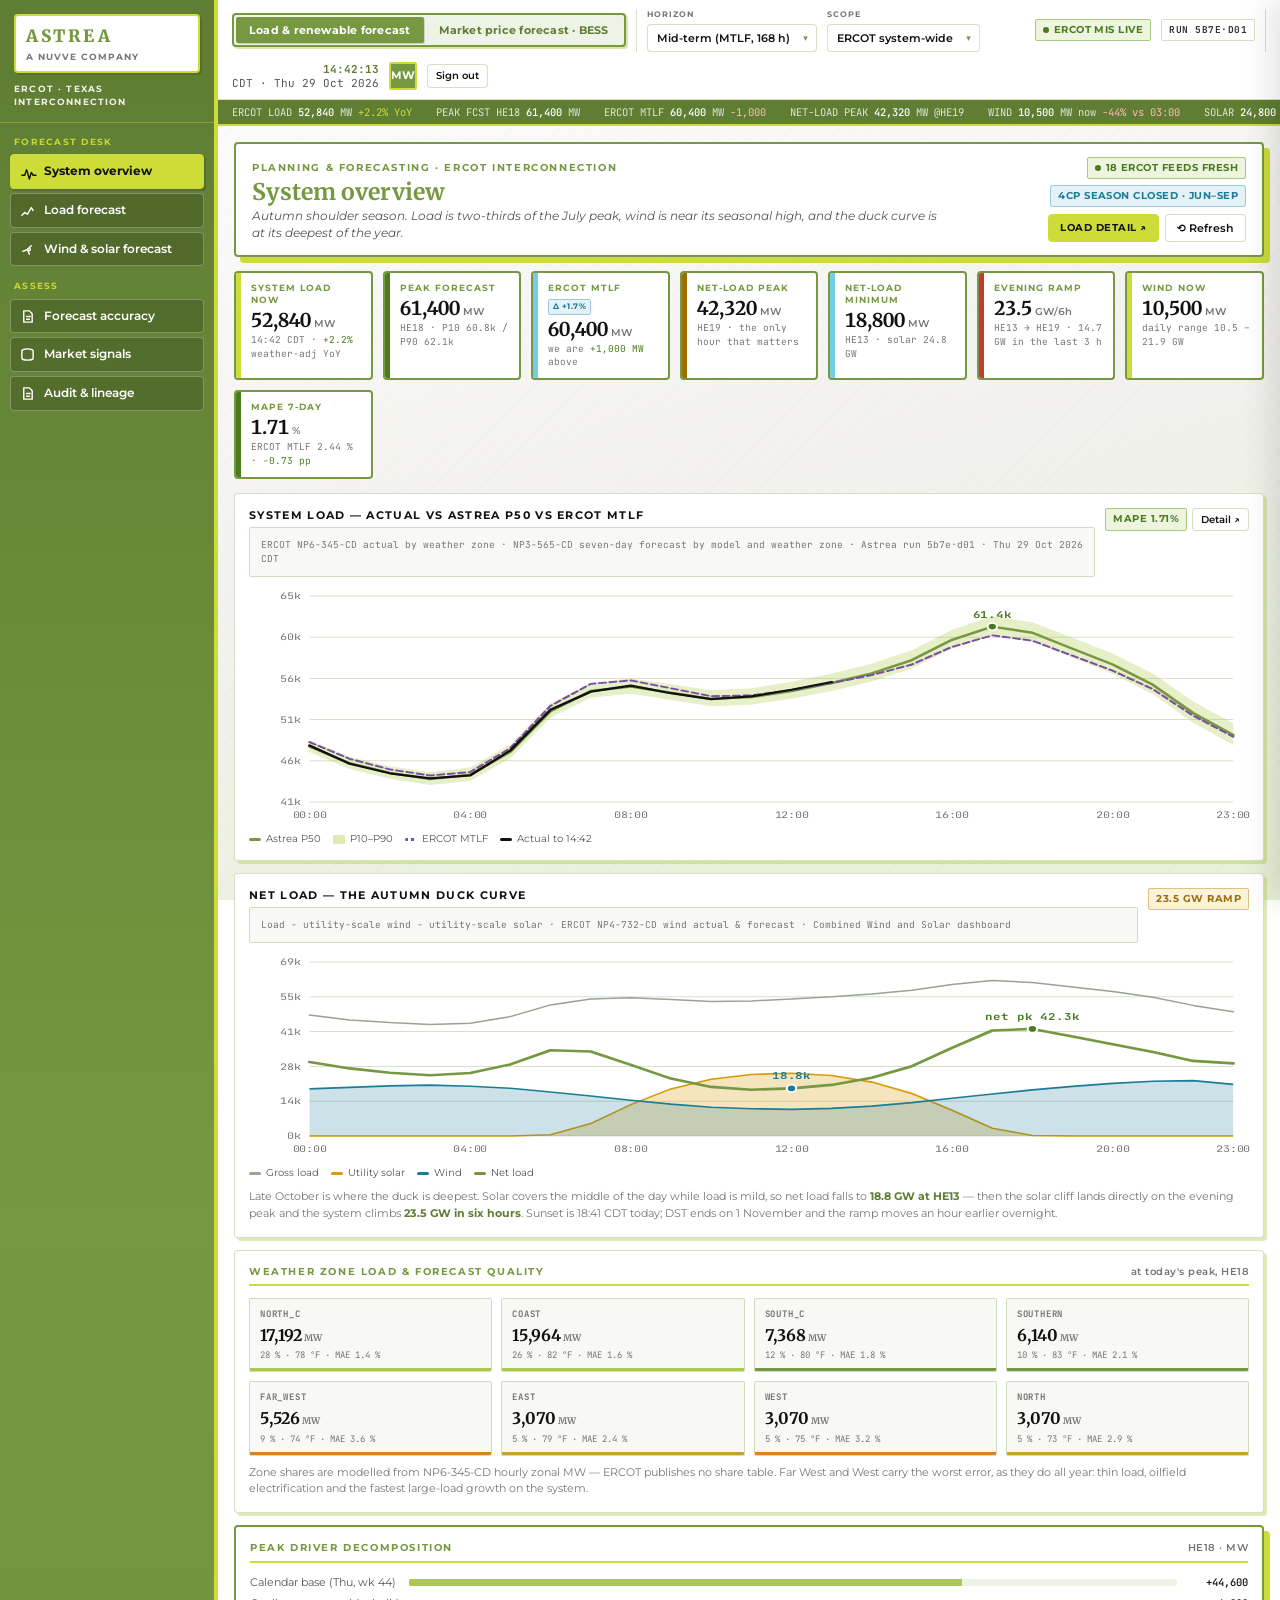
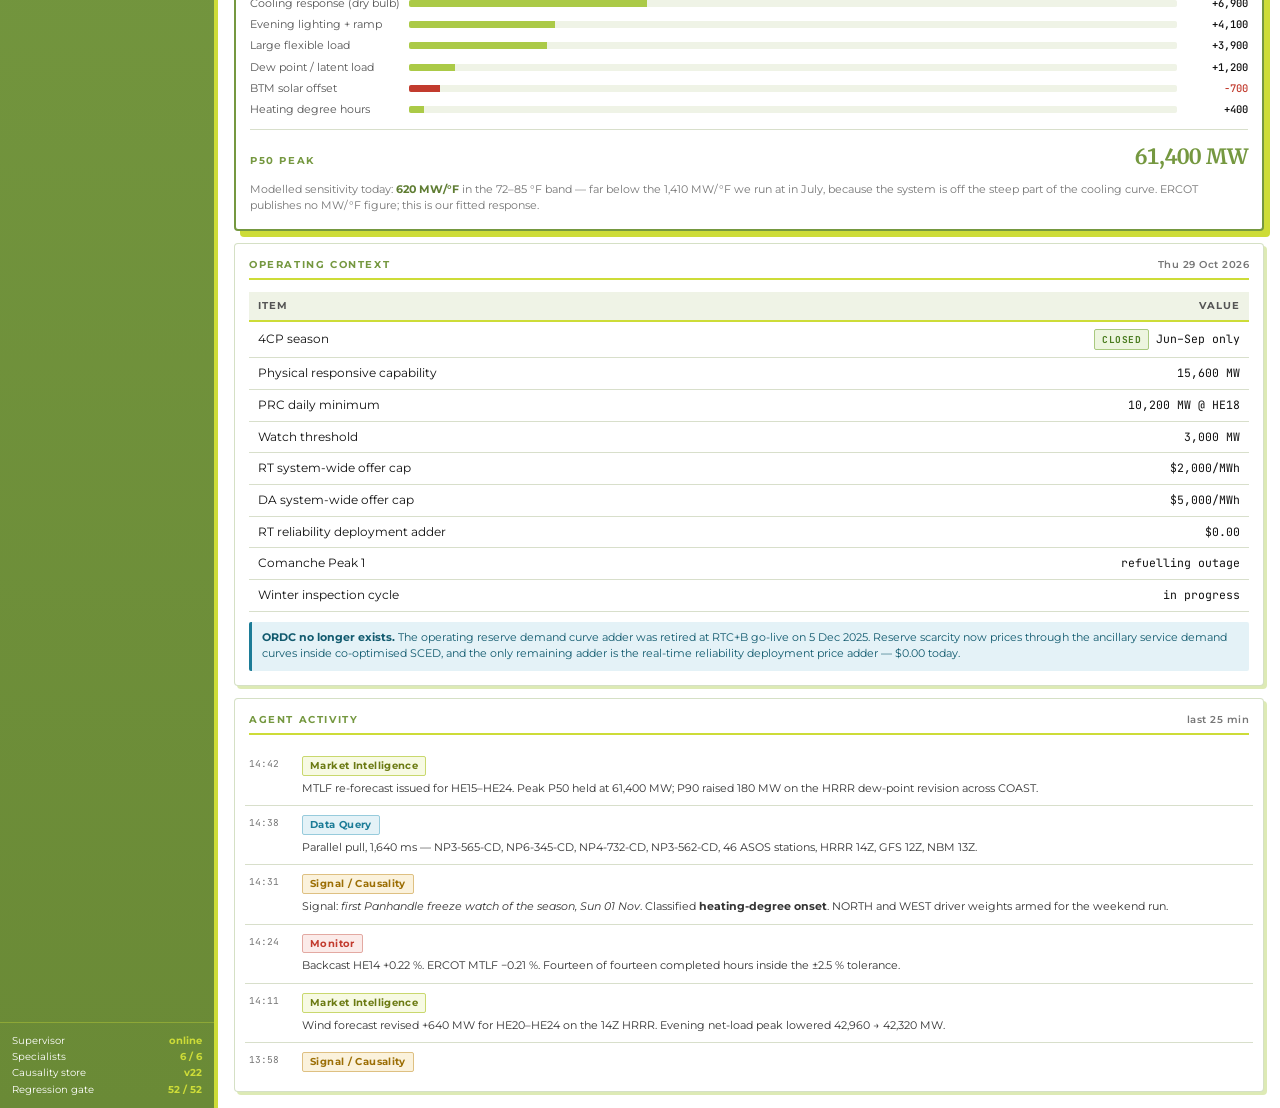
==== commit a6d5aa6b: "Add files via upload" ====
--- a/index.html
+++ b/index.html
@@ -1,310 +1,1543 @@
-<!DOCTYPE html>
-<html lang="en">
-<head>
-<meta charset="utf-8">
-<meta name="viewport" content="width=device-width, initial-scale=1">
-<title>Astrea — Forecasting the grid, with every number audited</title>
-<meta name="description" content="Load forecasting for the cooperatives and municipal utilities that data centers are overwhelming. Battery revenue in Europe and Japan runs on the same engine.">
-<meta property="og:title" content="Astrea — Forecasting the grid, with every number audited">
-<meta property="og:description" content="Load forecasting for the cooperatives and municipal utilities that data centers are overwhelming. Battery revenue in Europe and Japan runs on the same engine.">
-<meta property="og:type" content="website">
-<meta name="theme-color" content="#FFFFFF">
-<link rel="preconnect" href="https://fonts.googleapis.com">
-<link rel="preconnect" href="https://fonts.gstatic.com" crossorigin>
-<link rel="stylesheet" href="https://fonts.googleapis.com/css2?family=IBM+Plex+Mono:wght@400;500;600&family=Montserrat:wght@600;700&family=Source+Sans+3:wght@400;600&display=swap">
-<link rel="stylesheet" href="/assets/css/styles.css">
-<link rel="icon" href="/assets/favicon.svg" type="image/svg+xml">
-</head>
-<body>
-
-<header class="site">
-  <div class="wrap site-in">
-    <a class="brand" href="/">Astrea</a>
-    <button class="mtoggle" id="navToggle" aria-expanded="false" aria-controls="menu">Menu</button>
-    <nav class="menu" id="menu">
-      <a class="mlink" href="/platform">Platform</a>
-      <a class="mlink" href="/validation">Validation</a>
-      <a class="mlink" href="/company">Company</a>
-      <div class="dd">
-        <button class="dd-btn" id="ddBtn" aria-expanded="false" aria-haspopup="true" aria-controls="ddmenu">Demo <span class="dd-caret" aria-hidden="true"></span></button>
-        <div class="dd-menu" id="ddmenu">
-          <a class="dd-item" href="/demo"><strong>Trader demo</strong><span>Day-ahead forecast against the cleared price, DK1 and DK2</span></a>
-          <a class="dd-item" href="/validation#record"><strong>Forecast record</strong><span>Fourteen graded calls, with driver attribution</span></a>
+<!doctype html><html lang="en"><head><meta charset="utf-8"><meta name="viewport" content="width=device-width,initial-scale=1">
+<meta name="description" content="Astrea ERCOT Desk - agentic load, renewable and market price forecasting for the Texas interconnection, with a live BESS revenue model.">
+<meta name="color-scheme" content="light"><title>Astrea ERCOT Desk</title>
+<style>
+@import url('https://fonts.googleapis.com/css2?family=Merriweather:wght@700;900&family=Montserrat:ital,wght@0,400;0,500;0,600;0,700;1,400&family=JetBrains+Mono:wght@400;500;700&display=swap');
+
+/* ============================================================
+   ASTREA · ERCOT DESK — light theme
+   Palette lifted verbatim from the Nuvve POC (energy-poc.camereye.ai)
+   ============================================================ */
+:root{
+  --green:#759840; --green-dk:#5F7D33; --green-lt:#ABCA47;
+  --lime:#CDDC38;  --lime-soft:#E8F0C4; --cyan:#73CEE5; --cyan-dk:#1C7C97;
+  --bg:#F2F1EF; --bg-tint:#E8F0D4; --card:#FFFFFF; --well:#F8F9F4; --well-2:#EFF3E6;
+  --ink:#111111; --ink-2:#333333; --ink-3:#555555; --ink-4:#767676; --ink-5:#9AA394;
+  --line:#D8DFCB; --line-2:rgba(117,152,64,.30); --rule:#CDDC38;
+  --pos:#4A7C1F; --pos-bg:#EDF5DF;
+  --neg:#C23B2E; --neg-bg:#FBEBE9;
+  --warn:#9C6F06; --warn-bg:#FBF2DC;
+  --info:#1C7C97; --info-bg:#E4F2F7;
+  --mag:#7B4FA0; --mag-bg:#F1EAF8;
+  --ff-d:'Merriweather',Georgia,serif;
+  --ff-u:'Montserrat',system-ui,sans-serif;
+  --ff-m:'JetBrains Mono',ui-monospace,Menlo,monospace;
+  --r:4px;
+  --sh:3px 3px 0 rgba(171,202,71,.40);
+  --sh-lime:6px 6px 0 var(--lime);
+}
+*{box-sizing:border-box}
+html,body{margin:0;padding:0}
+body{
+  background:
+    repeating-linear-gradient(-45deg,transparent,transparent 10px,rgba(117,152,64,.03) 10px,rgba(117,152,64,.03) 11px),
+    linear-gradient(165deg,#ffffff 0%,#F2F1EF 55%,#E8F0D4 100%);
+  background-attachment:fixed;
+  color:var(--ink); font-family:var(--ff-u); font-size:13px; line-height:1.45;
+  -webkit-font-smoothing:antialiased; overflow:hidden;
+}
+button,input,select,textarea{font-family:inherit;font-size:inherit;color:inherit}
+::-webkit-scrollbar{width:10px;height:10px}
+::-webkit-scrollbar-track{background:transparent}
+::-webkit-scrollbar-thumb{background:rgba(117,152,64,.35);border-radius:10px}
+::-webkit-scrollbar-thumb:hover{background:var(--green)}
+:focus-visible{outline:2px solid var(--green);outline-offset:2px}
+
+/* ---------- primitives ---------- */
+h1,h2,h3{font-family:var(--ff-d);color:var(--green);margin:0}
+.kicker{font-size:9.5px;letter-spacing:.17em;text-transform:uppercase;font-weight:700;color:var(--green);margin:0}
+.sect{font-size:10px;letter-spacing:.16em;text-transform:uppercase;font-weight:700;color:var(--green);
+  border-bottom:2px solid var(--rule);padding-bottom:5px;margin:0 0 12px;display:flex;gap:8px;
+  justify-content:space-between;align-items:center}
+.sect .r{font-weight:600;letter-spacing:.05em;color:var(--ink-4);text-transform:none;font-size:10px}
+.mono{font-family:var(--ff-m)}
+.num{font-family:var(--ff-d);font-weight:700;font-variant-numeric:tabular-nums}
+.muted{color:var(--ink-4)} .tiny{font-size:10.5px}
+hr.hair{height:1px;background:var(--line);border:0;margin:12px 0}
+
+.pill{display:inline-flex;align-items:center;gap:5px;font-size:9.5px;font-weight:700;letter-spacing:.05em;
+  text-transform:uppercase;padding:3px 7px;border-radius:2px;border:1px solid var(--line-2);
+  color:var(--ink-2);background:#fff;white-space:nowrap}
+.pill.lime{background:var(--lime);color:#111;border-color:var(--lime)}
+.pill.ok{background:var(--pos-bg);border-color:#A9C97F;color:var(--pos)}
+.pill.bad{background:var(--neg-bg);border-color:#E3A9A2;color:var(--neg)}
+.pill.warn{background:var(--warn-bg);border-color:#DEC082;color:var(--warn)}
+.pill.info{background:var(--info-bg);border-color:#97CBDC;color:var(--info)}
+.pill.mag{background:var(--mag-bg);border-color:#C2A8DA;color:var(--mag)}
+.dot{width:6px;height:6px;border-radius:50%;background:var(--pos);display:inline-block;flex:none}
+.dot.live{animation:pulse 2s ease-in-out infinite}
+.dot.w{background:var(--warn)} .dot.b{background:var(--neg)}
+@keyframes pulse{0%,100%{opacity:1}50%{opacity:.3}}
+
+.btn{display:inline-flex;align-items:center;justify-content:center;gap:6px;cursor:pointer;
+  background:#fff;border:1px solid var(--line-2);color:var(--ink);border-radius:var(--r);
+  padding:6px 11px;font-size:11px;font-weight:600;transition:.12s;white-space:nowrap}
+.btn:hover{background:var(--well-2);border-color:var(--green)}
+.btn.pri{background:var(--green);border-color:var(--green);color:#fff}
+.btn.pri:hover{background:var(--green-lt);border-color:var(--green-lt);color:#111}
+.btn.cta{background:var(--lime);border-color:var(--lime);color:#111;font-weight:700;
+  text-transform:uppercase;letter-spacing:.05em;font-size:10px}
+.btn.cta:hover{background:var(--green-lt)}
+.btn.sm{padding:4px 8px;font-size:10px}
+.btn[disabled]{opacity:.45;cursor:not-allowed}
+
+.card{background:var(--card);border:1px solid var(--line-2);border-radius:var(--r);padding:14px;box-shadow:var(--sh)}
+.card.hi{border:2px solid var(--green);box-shadow:var(--sh-lime)}
+.grid{display:grid;gap:12px}
+
+table.tbl{width:100%;min-width:100%;border-collapse:collapse;font-size:11.5px}
+table.tbl th{text-align:left;font-size:9.5px;letter-spacing:.1em;text-transform:uppercase;color:var(--ink-3);
+  font-weight:700;padding:7px 9px;border-bottom:2px solid var(--rule);background:var(--well-2);white-space:nowrap}
+table.tbl td{padding:7px 9px;border-bottom:1px solid var(--line);vertical-align:middle;overflow-wrap:anywhere}
+table.tbl tbody tr:hover{background:var(--well)}
+table.tbl td.r,table.tbl th.r{text-align:right;font-family:var(--ff-m);font-variant-numeric:tabular-nums}
+table.tbl th.r{font-family:var(--ff-u)}
+.tblwrap{overflow-x:auto;max-width:100%}
+.tblwrap::-webkit-scrollbar{height:7px}
+
+/* ============================================================
+   SHELL
+   ============================================================ */
+.app{display:grid;grid-template-columns:218px 1fr;height:100vh;width:100vw}
+
+.rail{background:linear-gradient(180deg,#5F7D33 0%,#759840 45%,#6A8A36 100%);
+  border-right:4px solid var(--lime);display:flex;flex-direction:column;overflow:hidden}
+.rail-brand{padding:14px;border-bottom:1px solid rgba(205,220,56,.35)}
+.logobox{background:#fff;border:2px solid var(--lime);border-radius:var(--r);padding:8px 10px;
+  box-shadow:2px 2px 0 rgba(0,0,0,.12)}
+.logobox .lg{font-family:var(--ff-d);font-weight:900;font-size:17px;letter-spacing:.15em;color:var(--green);margin:0}
+.logobox .sb{font-size:8.5px;letter-spacing:.12em;text-transform:uppercase;color:var(--ink-4);margin:2px 0 0;font-weight:700}
+.rail-brand .iso{margin:9px 0 0;font-size:9px;letter-spacing:.13em;text-transform:uppercase;color:#fff;font-weight:700;opacity:.9}
+.rail-scroll{flex:1;overflow-y:auto;padding:11px 10px 8px}
+.navgrp{font-size:8.5px;letter-spacing:.15em;text-transform:uppercase;color:var(--lime);font-weight:700;margin:14px 4px 6px;opacity:.95}
+.navgrp:first-child{margin-top:2px}
+.nav{display:flex;align-items:center;gap:9px;padding:8px 9px;border-radius:var(--r);cursor:pointer;
+  color:#fff;font-size:11.5px;font-weight:600;margin-bottom:4px;border:1px solid rgba(255,255,255,.28);
+  background:rgba(0,0,0,.18);transition:.12s}
+.nav:hover{background:rgba(0,0,0,.32);border-color:var(--lime)}
+.nav.on{background:var(--lime);color:#111;font-weight:700;border-color:var(--lime);box-shadow:2px 2px 0 rgba(0,0,0,.15)}
+.nav .ic{width:15px;height:15px;flex:none}
+.rail-foot{border-top:1px solid rgba(205,220,56,.35);padding:10px 12px;font-size:9.5px;color:#fff;line-height:1.7}
+.rail-foot .row{display:flex;justify-content:space-between;gap:6px}
+.rail-foot b{color:var(--lime);font-weight:700}
+
+.main{display:flex;flex-direction:column;min-width:0}
+.topbar{flex:none;background:rgba(255,255,255,.92);border-bottom:1px solid var(--line-2);
+  padding:9px 14px;backdrop-filter:blur(6px);z-index:30;display:flex;flex-direction:column;gap:8px}
+.tb-row{display:flex;align-items:center;gap:10px;flex-wrap:wrap}
+.modeswitch{display:inline-flex;background:var(--well-2);border:2px solid var(--green);border-radius:var(--r);
+  padding:2px;gap:2px;box-shadow:2px 2px 0 rgba(171,202,71,.45)}
+.modeswitch button{border:0;background:transparent;cursor:pointer;padding:6px 13px;border-radius:2px;
+  font-size:11px;font-weight:700;color:var(--green-dk);letter-spacing:.02em;transition:.12s;white-space:nowrap}
+.modeswitch button:hover{background:#fff}
+.modeswitch button.on{background:var(--green);color:#fff;box-shadow:1px 1px 0 rgba(0,0,0,.14)}
+.fld{display:flex;flex-direction:column;gap:3px}
+.fld > label{font-size:8px;letter-spacing:.13em;text-transform:uppercase;color:var(--ink-4);font-weight:700}
+.selwrap{position:relative}
+.sel{appearance:none;background:#fff;border:1px solid var(--line-2);border-radius:var(--r);
+  padding:6px 26px 6px 9px;font-size:11px;font-weight:600;cursor:pointer;color:var(--ink)}
+.sel:hover{border-color:var(--green)}
+.selwrap::after{content:"▾";position:absolute;right:9px;top:50%;transform:translateY(-50%);
+  pointer-events:none;font-size:9px;color:var(--green)}
+.segs{display:inline-flex;border:1px solid var(--line-2);border-radius:var(--r);overflow:hidden;background:#fff}
+.segs button{border:0;border-right:1px solid var(--line);background:#fff;cursor:pointer;padding:6px 10px;
+  font-size:11px;font-weight:600;color:var(--ink-3);transition:.1s;font-family:var(--ff-m)}
+.segs button:last-child{border-right:0}
+.segs button:hover{background:var(--well-2)}
+.segs button.on{background:var(--green);color:#fff;font-weight:700}
+.tb-sp{flex:1}
+.tb-div{width:1px;align-self:stretch;background:var(--line);flex:none}
+.clock{font-family:var(--ff-m);font-size:11px;color:var(--ink-3);text-align:right;line-height:1.3}
+.clock b{color:var(--green-dk);font-weight:700}
+.avatar{width:28px;height:28px;border-radius:2px;background:var(--green);color:#fff;display:grid;place-items:center;
+  font-weight:700;font-size:10.5px;border:2px solid var(--lime);flex:none}
+
+.tape{height:26px;flex:none;background:var(--green-dk);overflow:hidden;display:flex;align-items:center;border-bottom:2px solid var(--lime)}
+.tape-in{display:flex;gap:24px;white-space:nowrap;animation:tick 52s linear infinite;padding-left:14px}
+.tape:hover .tape-in{animation-play-state:paused}
+@keyframes tick{from{transform:translateX(0)}to{transform:translateX(-50%)}}
+.tk{font-family:var(--ff-m);font-size:10.5px;color:rgba(255,255,255,.8);display:flex;gap:6px;align-items:center}
+.tk b{color:#fff;font-weight:500}
+.tk .up{color:var(--lime)} .tk .dn{color:#FFBDB5}
+
+.canvas{flex:1;overflow-y:auto;padding:16px}
+.screen{animation:fade .2s ease}
+@keyframes fade{from{opacity:0;transform:translateY(5px)}to{opacity:1;transform:none}}
+
+.hero{display:flex;align-items:flex-end;justify-content:space-between;gap:14px;background:#fff;
+  border:2px solid var(--green);border-radius:var(--r);padding:13px 16px;margin-bottom:14px;box-shadow:var(--sh-lime)}
+.hero h1{font-size:23px;font-weight:700;margin:4px 0 3px;line-height:1.15}
+.hero .tag{font-size:11.5px;color:var(--ink-3);margin:0;font-style:italic}
+.hero-r{display:flex;flex-direction:column;align-items:flex-end;gap:7px}
+.hero-r .pr{display:flex;gap:6px;flex-wrap:wrap;justify-content:flex-end}
+
+.kpis{display:grid;grid-template-columns:repeat(auto-fit,minmax(132px,1fr));gap:10px;margin-bottom:14px}
+.kpi{background:#fff;border:2px solid var(--green);border-radius:var(--r);padding:9px 11px;
+  position:relative;overflow:hidden;cursor:pointer;transition:.12s}
+.kpi::before{content:"";position:absolute;left:0;top:0;bottom:0;width:5px;background:var(--lime)}
+.kpi{padding-left:15px}
+.kpi:hover{box-shadow:var(--sh);transform:translateY(-1px)}
+.kpi.acc-pos::before{background:var(--pos)} .kpi.acc-neg::before{background:var(--neg)}
+.kpi.acc-warn::before{background:var(--warn)} .kpi.acc-info::before{background:var(--cyan)}
+.kpi .k{font-size:8.5px;letter-spacing:.12em;text-transform:uppercase;font-weight:700;color:var(--green);margin:0;
+  display:flex;justify-content:space-between;gap:5px;align-items:center;flex-wrap:wrap}
+.kpi .v{font-family:var(--ff-d);font-weight:700;font-size:19px;color:var(--ink);margin:4px 0 0;line-height:1.1;font-variant-numeric:tabular-nums}
+.kpi .v small{font-size:10px;font-family:var(--ff-u);font-weight:600;color:var(--ink-4);margin-left:3px}
+.kpi .s{font-size:9.5px;color:var(--ink-4);margin:2px 0 0;font-family:var(--ff-m)}
+.kpi .s .up{color:var(--pos)} .kpi .s .dn{color:var(--neg)}
+
+.c2{display:grid;grid-template-columns:repeat(2,minmax(0,1fr));gap:12px}
+.c3{display:grid;grid-template-columns:repeat(3,minmax(0,1fr));gap:12px}
+.c-23{display:grid;grid-template-columns:minmax(0,1.75fr) minmax(300px,1fr);gap:12px}
+.c-32{display:grid;grid-template-columns:minmax(290px,1fr) minmax(0,1.8fr);gap:12px}
+.stack{display:flex;flex-direction:column;gap:12px}
+.c2>*,.c3>*,.c-23>*,.c-32>*,.stack>*{min-width:0}
+.mb12{margin-bottom:12px}
+@media(max-width:1500px){.c-23,.c-32,.c3{grid-template-columns:minmax(0,1fr)}}
+@media(max-width:1150px){.c2{grid-template-columns:minmax(0,1fr)}}
+
+.chart-hd{display:flex;justify-content:space-between;align-items:flex-start;gap:10px;margin-bottom:9px;flex-wrap:wrap}
+.chart-hd>div:first-child{min-width:0;flex:1 1 230px}
+.chart-hd h3{font-family:var(--ff-u);font-size:11px;letter-spacing:.12em;text-transform:uppercase;font-weight:700;color:var(--ink);margin:0}
+.chart-hd .src{font-size:9.5px;color:var(--ink-4);font-family:var(--ff-m);margin:3px 0 0;line-height:1.5}
+.chart-hd .src a{color:var(--cyan-dk);text-decoration:underline dotted}
+.legend{display:flex;flex-wrap:wrap;gap:9px 12px;margin-top:8px;font-size:9.5px;color:var(--ink-3)}
+.legend span{display:inline-flex;align-items:center;gap:5px}
+.legend i{width:12px;height:3px;display:inline-block;border-radius:2px;flex:none}
+.legend i.dash{background:repeating-linear-gradient(90deg,currentColor 0 3px,transparent 3px 6px)!important}
+.legend i.band{height:9px;border-radius:1px;opacity:.4}
+svg{display:block;overflow:visible}
+
+.drivers{display:flex;flex-direction:column;gap:6px}
+.dr{display:grid;grid-template-columns:minmax(80px,150px) minmax(24px,1fr) 62px;gap:9px;align-items:center;font-size:10.5px}
+.dr .lbl{color:var(--ink-3);overflow-wrap:anywhere}
+.dr .bar{height:7px;background:var(--well-2);border-radius:2px;overflow:hidden}
+.dr .bar i{display:block;height:100%;background:var(--green-lt)}
+.dr .bar i.neg{background:var(--neg)}
+.dr .val{text-align:right;font-family:var(--ff-m);color:var(--ink);font-weight:500}
+
+.stackbar{display:flex;height:28px;border-radius:2px;overflow:hidden;border:1px solid var(--line-2);margin:9px 0 8px}
+.stackbar i{display:block;height:100%}
+.sb-key{display:flex;flex-direction:column;gap:5px}
+.sb-key .row{display:flex;justify-content:space-between;gap:8px;align-items:center;font-size:11px}
+.sb-key .row .l{display:flex;gap:7px;align-items:center;min-width:0}
+.sb-key em{width:10px;height:10px;border-radius:2px;display:inline-block;flex:none}
+.sb-key .row .v{font-family:var(--ff-m);font-weight:500;white-space:nowrap}
+
+.zgrid{display:grid;grid-template-columns:repeat(4,minmax(0,1fr));gap:9px}
+.zone{background:var(--well);border:1px solid var(--line-2);border-radius:2px;padding:9px 10px;cursor:pointer;position:relative;overflow:hidden}
+.zone:hover{border-color:var(--green);background:#fff;box-shadow:var(--sh)}
+.zone .zn{font-size:9px;letter-spacing:.09em;text-transform:uppercase;color:var(--ink-4);font-weight:700;font-family:var(--ff-m)}
+.zone .zv{font-family:var(--ff-d);font-weight:700;font-size:16px;margin-top:3px;color:var(--ink)}
+.zone .zs{font-size:9px;font-family:var(--ff-m);color:var(--ink-4);margin-top:2px}
+.zone .zh{position:absolute;left:0;right:0;bottom:0;height:3px}
+@media(max-width:1150px){.zgrid{grid-template-columns:repeat(2,minmax(0,1fr))}}
+
+.srcgrid{display:grid;grid-template-columns:repeat(auto-fill,minmax(248px,1fr));gap:9px}
+.src{background:var(--well);border:1px solid var(--line-2);border-radius:2px;padding:10px 11px}
+.src:hover{background:#fff;box-shadow:var(--sh)}
+.src .sn{font-size:11px;font-weight:700;color:var(--ink);display:flex;justify-content:space-between;gap:6px;align-items:flex-start}
+.src .sn a{color:var(--green-dk);text-decoration:none}
+.src .sn a:hover{text-decoration:underline}
+.src .sm{font-size:9.5px;font-family:var(--ff-m);color:var(--ink-4);margin-top:5px;line-height:1.55}
+
+.hrow{display:flex;flex-direction:column;gap:4px}
+.hr2{display:grid;grid-template-columns:48px minmax(20px,1fr) 70px 64px;gap:9px;align-items:center;font-size:10.5px;
+  padding:5px 8px;background:var(--well);border:1px solid var(--line);border-radius:2px}
+.hr2.win{border-color:var(--green);background:var(--pos-bg)}
+.hr2.chg{border-color:var(--cyan);background:var(--info-bg)}
+.hr2 .h{font-family:var(--ff-m);color:var(--ink-4)}
+.hr2 .bar{height:12px;background:var(--well-2);border-radius:1px;overflow:hidden}
+.hr2 .bar i{display:block;height:100%}
+.hr2 .p,.hr2 .q{font-family:var(--ff-m);text-align:right;color:var(--ink)}
+
+.dec{background:#fff;border:1px solid var(--line-2);border-left:4px solid var(--lime);border-radius:var(--r);
+  padding:12px 13px;margin-bottom:10px;box-shadow:var(--sh)}
+.dec.done{border-left-color:var(--pos)} .dec.pend{border-left-color:var(--warn)}
+.dec-hd{display:flex;justify-content:space-between;gap:8px;align-items:flex-start;margin-bottom:7px;flex-wrap:wrap}
+.dec-hd h4{margin:0;font-size:12.5px;font-weight:700;color:var(--ink);flex:1 1 150px;overflow-wrap:anywhere}
+.dec-hd>div{display:flex;gap:6px;align-items:center;flex-wrap:wrap}
+.dec-meta{display:flex;flex-wrap:wrap;gap:6px;align-items:center;margin-bottom:8px}
+.dec p.why{margin:0 0 9px;font-size:11.5px;color:var(--ink-2);line-height:1.6}
+.dec .box{padding:9px 10px;background:var(--well);border:1px solid var(--line);border-radius:2px;margin-bottom:9px}
+.fb{display:flex;gap:7px;align-items:center;flex-wrap:wrap;padding-top:9px;border-top:1px dashed var(--line-2)}
+.fb .lb{font-size:9px;letter-spacing:.12em;text-transform:uppercase;font-weight:700;color:var(--ink-4)}
+.fb-note{margin:8px 0 0;font-size:10.5px;padding:7px 9px;border-radius:2px;display:none;border-left:3px solid var(--pos);
+  background:var(--pos-bg);color:var(--pos)}
+.fb-note.show{display:block}
+
+.agent-chip{display:inline-flex;align-items:center;gap:5px;font-size:9.5px;font-weight:700;letter-spacing:.04em;
+  padding:2px 7px;border-radius:2px;background:var(--pos-bg);border:1px solid #A9C97F;color:var(--pos);white-space:nowrap}
+.agent-chip.mi{background:#F7FAE3;border-color:#C9D86E;color:#6B7A12}
+.agent-chip.dq{background:var(--info-bg);border-color:#97CBDC;color:var(--info)}
+.agent-chip.sg{background:var(--warn-bg);border-color:#DEC082;color:var(--warn)}
+.agent-chip.sc{background:var(--mag-bg);border-color:#C2A8DA;color:var(--mag)}
+.agent-chip.op{background:var(--pos-bg);border-color:#A9C97F;color:var(--pos)}
+.agent-chip.mo{background:var(--neg-bg);border-color:#E3A9A2;color:var(--neg)}
+
+.feed{max-height:330px;overflow-y:auto;margin:0 -4px}
+.fitem{display:flex;gap:9px;padding:9px 4px;border-bottom:1px solid var(--line)}
+.fitem:hover{background:var(--well)}
+.fitem .t{font-family:var(--ff-m);font-size:9.5px;color:var(--ink-4);flex:none;width:44px;padding-top:2px;line-height:1.35}
+.fitem .bd{flex:1;min-width:0}
+.fitem .bd p{margin:4px 0 0;font-size:11px;color:var(--ink-2);line-height:1.5}
+.fitem .bd .hdr{display:flex;gap:6px;align-items:center;flex-wrap:wrap}
+
+.sizer{display:flex;gap:12px;flex-wrap:wrap;align-items:flex-end}
+.rngwrap{display:flex;align-items:center;gap:9px;min-width:210px}
+input[type=range]{-webkit-appearance:none;appearance:none;height:5px;background:var(--well-2);
+  border-radius:3px;border:1px solid var(--line);flex:1;cursor:pointer}
+input[type=range]::-webkit-slider-thumb{-webkit-appearance:none;width:17px;height:17px;border-radius:50%;
+  background:var(--lime);border:2px solid var(--green);cursor:pointer;box-shadow:1px 1px 0 rgba(0,0,0,.18)}
+input[type=range]::-moz-range-thumb{width:15px;height:15px;border-radius:50%;background:var(--lime);
+  border:2px solid var(--green);cursor:pointer}
+.rngval{font-family:var(--ff-d);font-weight:700;font-size:16px;min-width:76px;text-align:right;color:var(--ink)}
+.rngval small{font-family:var(--ff-u);font-size:10px;font-weight:600;color:var(--ink-4);margin-left:3px}
+
+.scrim{position:fixed;inset:0;background:rgba(30,40,22,.45);opacity:0;pointer-events:none;transition:.2s;z-index:90}
+.scrim.on{opacity:1;pointer-events:auto}
+.drawer{position:fixed;top:0;right:0;bottom:0;width:640px;max-width:95vw;background:var(--bg);
+  border-left:4px solid var(--lime);transform:translateX(100%);transition:transform .24s cubic-bezier(.2,.8,.2,1);
+  z-index:100;display:flex;flex-direction:column;box-shadow:-8px 0 30px rgba(0,0,0,.12)}
+.drawer.on{transform:none}
+.dr-hd{flex:none;padding:13px 16px;border-bottom:2px solid var(--rule);display:flex;justify-content:space-between;align-items:flex-start;gap:10px;background:#fff}
+.dr-hd h2{font-size:16px}
+.dr-bd{flex:1;overflow-y:auto;padding:16px}
+.iconbtn{width:24px;height:24px;display:grid;place-items:center;border-radius:2px;border:1px solid var(--line-2);
+  background:#fff;cursor:pointer;color:var(--ink-3);font-size:12px;flex:none}
+.iconbtn:hover{border-color:var(--green);color:var(--green)}
+.kv{display:grid;grid-template-columns:minmax(90px,152px) minmax(0,1fr);gap:7px 12px;font-size:11px;margin-bottom:14px}
+.kv dt{color:var(--ink-4);font-size:9.5px;letter-spacing:.09em;text-transform:uppercase;font-weight:700;padding-top:2px}
+.kv dd{margin:0;font-family:var(--ff-m);color:var(--ink);word-break:break-all}
+.steps{position:relative;padding-left:19px}
+.steps::before{content:"";position:absolute;left:5px;top:6px;bottom:6px;width:1px;background:var(--line-2)}
+.step{position:relative;padding:0 0 12px}
+.step::before{content:"";position:absolute;left:-17px;top:5px;width:9px;height:9px;border-radius:50%;
+  background:var(--lime);border:2px solid var(--bg)}
+.step.ok::before{background:var(--pos)} .step.wait::before{background:var(--warn)}
+.step h5{margin:0;font-size:11.5px;font-weight:700;color:var(--ink)}
+.step p{margin:3px 0 0;font-size:10.5px;color:var(--ink-4);font-family:var(--ff-m);line-height:1.55}
+
+.toast{position:fixed;bottom:20px;left:50%;transform:translate(-50%,80px);background:#fff;
+  border:2px solid var(--green);border-left:5px solid var(--lime);border-radius:var(--r);padding:11px 15px;
+  font-size:11.5px;z-index:120;opacity:0;transition:.24s;box-shadow:4px 4px 0 var(--lime);max-width:620px;color:var(--ink-2)}
+.toast.on{opacity:1;transform:translate(-50%,0)}
+.toast b{color:var(--green-dk)}
+
+.note{font-size:10.5px;color:var(--ink-4);line-height:1.6;margin:9px 0 0}
+.note b{color:var(--green-dk)}
+.callout{border-left:3px solid var(--warn);background:var(--warn-bg);padding:8px 10px;border-radius:2px;
+  font-size:10.5px;color:#6E4F04;line-height:1.6;margin:0}
+.callout.info{border-left-color:var(--cyan-dk);background:var(--info-bg);color:#115A6E}
+.callout.ok{border-left-color:var(--pos);background:var(--pos-bg);color:#33590F}
+</style></head><body>
+
+<div class="app">
+  <aside class="rail">
+    <div class="rail-brand">
+      <div class="logobox">
+        <p class="lg">ASTREA</p>
+        <p class="sb">a Nuvve company</p>
+      </div>
+      <p class="iso">ERCOT · Texas interconnection</p>
+    </div>
+    <div class="rail-scroll" id="railNav"></div>
+    <div class="rail-foot">
+      <div class="row"><span>Supervisor</span><b>online</b></div>
+      <div class="row"><span>Specialists</span><b>6 / 6</b></div>
+      <div class="row"><span>Causality store</span><b id="rfCaus">v22</b></div>
+      <div class="row"><span>Regression gate</span><b>52 / 52</b></div>
+    </div>
+  </aside>
+
+  <div class="main">
+    <header class="topbar">
+      <div class="tb-row">
+        <div class="modeswitch" id="modeSwitch">
+          <button data-mode="load">Load &amp; renewable forecast</button>
+          <button data-mode="price">Market price forecast · BESS</button>
         </div>
+        <div class="tb-div"></div>
+        <div id="modeCtl" class="tb-row" style="gap:10px"></div>
+        <div class="tb-sp"></div>
+        <span class="pill ok"><i class="dot live"></i> ERCOT MIS LIVE</span>
+        <span class="pill mono" id="pillRun">run 5b7e·d01</span>
+        <div class="tb-div"></div>
+        <div class="clock"><b id="clkT">14:42:08</b><br><span>CDT · Thu 29 Oct 2026</span></div>
+        <div class="avatar" title="Marcus Whitfield">MW</div>
+        <a class="btn sm" href="/api/logout" title="End this session" style="text-decoration:none">Sign out</a>
       </div>
-      <a class="btn" href="/company#contact">Contact</a>
-    </nav>
-  </div>
-</header>
-
-<div class="rail">
-  <div class="wrap rail-in">
-    <div class="rail-cell"><span class="rail-k">DK1 MAE</span><span class="rail-v">&euro;27.82</span></div>
-    <div class="rail-cell"><span class="rail-k">DK2 MAE</span><span class="rail-v">&euro;29.50</span></div>
-    <div class="rail-cell"><span class="rail-k">MASE D+1</span><span class="rail-v up">0.61 / 0.54</span></div>
-    <div class="rail-cell"><span class="rail-k">Window</span><span class="rail-v">23 Sep &ndash; 6 Oct 2026</span></div>
-    <div class="rail-cell"><span class="live">Scored against settlement</span></div>
+    </header>
+
+    <div class="tape"><div class="tape-in" id="tapeIn"></div></div>
+    <div class="canvas" id="canvas"></div>
   </div>
 </div>
 
-<main>
-
-<section class="hero">
-  <div class="wrap hero-in">
-    <div class="ch-ix">00</div>
-    <div class="hero-main">
-      <p class="tag">Forecasting and dispatch intelligence</p>
-      <h1 class="display">Load forecasting for the co-ops and munis that data centers are overwhelming.</h1>
-      <p class="lead">Building the grid's digital twin. Battery fleets in Europe and Japan run on the same engine. Every forecast is scored against what actually cleared, and every number traces to a run ID.</p>
-      <div class="btns">
-        <a class="btn" href="/demo">See the trader demo</a>
-        <a class="btn btn-ghost" href="/validation">Read the validation</a>
-      </div>
-    </div>
-    <div class="spec">
-      <p class="spec-head">Signal path</p>
-      <div class="spec-row"><span class="spec-n">01</span><span class="spec-t">Data</span><span class="spec-d">market, weather, grid</span></div>
-      <div class="spec-row"><span class="spec-n">02</span><span class="spec-t">Forecast</span><span class="spec-d">P10 / P50 / P90</span></div>
-      <div class="spec-row"><span class="spec-n">03</span><span class="spec-t">Dispatch</span><span class="spec-d">bids and schedules</span></div>
-      <div class="spec-row"><span class="spec-n">04</span><span class="spec-t">Audit</span><span class="spec-d">run ID, SHA-256</span></div>
-      <p class="spec-head" style="border-top:1px solid var(--line)">Coverage</p>
-      <div class="spec-row"><span class="spec-t">DK1 / DK2</span><span class="spec-d">live</span></div>
-      <div class="spec-row"><span class="spec-t">ERCOT / CAISO</span><span class="spec-d">same core</span></div>
-      <div class="spec-row"><span class="spec-t">EU + Japan</span><span class="spec-d">battery fleets</span></div>
-    </div>
+<div class="scrim" id="scrim"></div>
+<div class="drawer" id="drawer">
+  <div class="dr-hd">
+    <div><p class="kicker">Run lineage · calculator principle</p><h2 id="drTitle">Audit trail</h2></div>
+    <button class="iconbtn" id="drClose">✕</button>
   </div>
-</section>
-
-<section class="ch" id="why">
-  <div class="wrap">
-<div class="ch-head">
-<div class="ch-ix">01</div>
-<div class="ch-body">
-<p class="tag ch-rule">Why now</p>
-<h2 class="display">New load is arriving faster than small utilities can plan for it.</h2>
-<p class="lead">US five-year peak demand forecasts have risen sevenfold in three years, driven by data centers. Cooperatives and municipal utilities have to decide what to build for loads that may never arrive.</p>
+  <div class="dr-bd" id="drBody"></div>
 </div>
-</div>
-    <div class="ch-cols">
-      <div></div>
-      <div class="stack" style="gap:22px">
-        <div class="mods m3">
-          <div class="mod">
-            <p class="figure">166<span class="u">GW</span></p>
-            <p class="tag">US peak growth, 2025&ndash;2030</p>
-            <p>About 55% from data centers. Forecasts are often overstated, which is its own planning risk.</p>
-          </div>
-          <div class="mod">
-            <p class="figure">830<span class="u">+ 60</span></p>
-            <p class="tag">Distribution and G&amp;T co-ops</p>
-            <p>Serving about 42 million people, with 42% of US distribution lines.</p>
-          </div>
-          <div class="mod">
-            <p class="figure">~2,000</p>
-            <p class="tag">Public power communities</p>
-            <p>Municipal utilities serving more than 55 million Americans.</p>
-          </div>
-        </div>
-        <div class="slab">
-          <p class="tag">What they need</p>
-          <p class="big">A defensible view of which large loads will arrive, when, and what they do to the peak &mdash; without hiring a forecasting department or putting the cost on existing members.</p>
-        </div>
-        <p class="note">Sources: Grid Strategies, <em>National Load Growth Report</em>, November 2025; NRECA Electric Co-op Fact Sheet, April 2026; American Public Power Association; CFC 2026 Trends Report.</p>
-      </div>
-    </div>
-  </div>
-</section>
-
-<section class="ch ch-fill" id="insight">
-  <div class="wrap">
-<div class="ch-head">
-<div class="ch-ix">02</div>
-<div class="ch-body">
-<p class="tag ch-rule">The insight</p>
-<h2 class="display">Let AI reason. Never let it calculate.</h2>
-<p class="lead">Language models reason well, and they also invent numbers. Astrea splits the work: models decide what to look at and explain the answer; deterministic engines produce every figure.</p>
-</div>
-</div>
-    <div class="ch-cols">
-      <div></div>
-      <div class="stack" style="gap:22px">
-        <div>
-          <div class="planes">
-            <div class="plane p-reason">
-              <p class="plane-head">Reasoning plane &middot; LLM agents</p>
-              <ul>
-                <li>Supervisor and specialist agents handle intent, routing, causal data selection and synthesis</li>
-                <li>Reasons over topology and causality; narrates, cites and routes work to the solvers</li>
-                <li>Never computes a number &mdash; no forecast math, no value into a bid, no raw timeseries</li>
-              </ul>
-            </div>
-            <div class="plane p-compute">
-              <p class="plane-head">Computation plane &middot; deterministic engines</p>
-              <ul>
-                <li>Forecasting service: ARIMA/SARIMAX baseline and a Temporal Fusion Transformer producing P10/P50/P90</li>
-                <li>Optimization service: Gurobi mixed-integer programming for battery dispatch and market bids</li>
-                <li>Versioned and sandboxed: every value carries a run ID and SHA-256 hash, fully reproducible</li>
-              </ul>
-            </div>
-          </div>
-          <p class="contract">calls &middot; validated inputs &nbsp;&rarr;&nbsp; numbers + variable importance</p>
-        </div>
-        <div class="mods m2">
-          <div class="mod mod-fill">
-            <p class="tag">Analyst in the loop</p>
-            <p>A person verifies every causal link. Model swaps are gated on a 50-plus scenario regression suite, with signed validation per upgrade.</p>
-          </div>
-          <div class="mod mod-fill">
-            <p class="tag">Validated in Denmark</p>
-            <p>Day-ahead error 39&ndash;46% below the seasonal-naive benchmark on Danish market data, with 91&ndash;94% of what remains traced to a single measurable driver. <a href="/validation">See the record &rarr;</a></p>
-          </div>
-        </div>
-      </div>
-    </div>
-  </div>
-</section>
-
-<section class="ch" id="time">
-  <div class="wrap">
-<div class="ch-head">
-<div class="ch-ix">03</div>
-<div class="ch-body">
-<p class="tag ch-rule">How Astrea works in time</p>
-<h2 class="display">Two weeks forward to see it. One week back to learn.</h2>
-<p class="lead">The value sits in the few days that break the pattern. Astrea picks them up two weeks out, sharpens their timing every day, and grades every call once it has settled.</p>
-</div>
-</div>
-    <div class="ch-cols">
-      <div></div>
-      <div class="stack" style="gap:22px">
-        <div class="seq">
-          <div class="seq-col">
-            <p class="seq-when">D+14 detect</p>
-            <h3>See it coming</h3>
-            <p>A heat wave, wind lull, outage or new large load first appears as a probability, wide and uncertain.</p>
-          </div>
-          <div class="seq-col">
-            <p class="seq-when">D+9&ndash;5 refine</p>
-            <h3>Narrow the window</h3>
-            <p>Each daily refresh tightens when it lands, how deep and how long. Hold capacity, move maintenance, hedge.</p>
-          </div>
-          <div class="seq-col">
-            <p class="seq-when">D+1 lock</p>
-            <h3>A dated shape</h3>
-            <p>Bids and dispatch for tomorrow. Out to D+5, state of charge or the utility's peak plan.</p>
-          </div>
-          <div class="seq-col">
-            <p class="seq-when">D&minus;7 grade</p>
-            <h3>Score every call</h3>
-            <p>Each miss split into four causes: forecast, optimizer, market access, availability. Each has a different fix.</p>
-          </div>
-        </div>
-        <div class="slab slab-up">
-          <p class="tag tag-up">Stated plainly</p>
-          <p class="big">Fourteen days forward decide what the asset or the utility does. Seven days back decide what the forecast is worth. Scored on lead time, timing convergence, shift capture and false alarms.</p>
-        </div>
-      </div>
-    </div>
-  </div>
-</section>
-
-<section class="ch ch-fill" id="markets">
-  <div class="wrap">
-<div class="ch-head">
-<div class="ch-ix">04</div>
-<div class="ch-body">
-<p class="tag ch-rule">Two engines, one platform</p>
-<h2 class="display">US load forecasting. European and Japanese battery revenue.</h2>
-<p class="lead">Both start small and step up as the customer moves from trial to full integration. The same forecasting core serves each.</p>
-</div>
-</div>
-    <div class="ch-cols">
-      <div></div>
-      <div class="mods m2">
-        <div class="mod mod-top">
-          <p class="tag">US co-ops and munis</p>
-          <h3>Load forecasting</h3>
-          <p>The utility signs for an entry deployment, then rolls the platform across its system. Priced as an annual platform fee that scales with utility size.</p>
-          <p class="note">Bought through joint action agencies and G&amp;T cooperatives &mdash; one integration serves many member utilities.</p>
-        </div>
-        <div class="mod mod-up">
-          <p class="tag tag-up">Europe and Japan</p>
-          <h3>Battery owners</h3>
-          <p>Onboarding at a share of the asset's realized revenue while Astrea forecasts and advises. The rate steps up once forecasts drive dispatch directly.</p>
-          <p class="note">The fee follows what the battery actually earns, so it falls when market outturn falls.</p>
-        </div>
-      </div>
-    </div>
-  </div>
-</section>
-
-<section class="ch" id="different">
-  <div class="wrap">
-<div class="ch-head">
-<div class="ch-ix">05</div>
-<div class="ch-body">
-<p class="tag ch-rule">What makes it different</p>
-<h2 class="display">Others sell forecasts. Astrea's proof compounds.</h2>
-<p class="lead">The question worth asking any forecasting vendor: can you show accuracy against outturn, on assets you operate, for every interval &mdash; not a number you reported about yourself?</p>
-</div>
-</div>
-    <div class="ch-cols">
-      <div></div>
-      <div class="mods m3">
-        <div class="mod">
-          <p class="tag">Scored continuously</p>
-          <p>Every forecast is logged and graded against what actually settled. The audit trail is part of the product, not a report written afterwards.</p>
-        </div>
-        <div class="mod">
-          <p class="tag">Validated on market data</p>
-          <p>Scored on Danish day-ahead data in both bidding zones, against the price that cleared, out of sample from 29 September. Asset-level validation on Nuvve batteries runs next.</p>
-        </div>
-        <div class="mod">
-          <p class="tag">Switching costs that grow</p>
-          <p>A validated causal store that grows with every market event, and forecasts that end up inside a utility's dispatch and regulatory filings.</p>
-        </div>
-      </div>
-    </div>
-  </div>
-</section>
-
-<section class="ch ch-fill">
-  <div class="wrap ch-cols">
-    <div class="ch-ix">&rarr;</div>
-    <div class="stack" style="gap:22px;align-items:flex-start">
-      <h2 class="display" style="max-width:18ch">See a forecast graded against what actually cleared.</h2>
-      <p class="lead" style="max-width:58ch">The trader demo runs the Danish day-ahead record: fourteen one-day-ahead calls in both bidding zones, each set against the price that settled, with the driver behind every miss.</p>
-      <div class="btns">
-        <a class="btn" href="/demo">Open the demo</a>
-        <a class="btn btn-ghost" href="/company#contact">Talk to us</a>
-      </div>
-    </div>
-  </div>
-</section>
-</main>
-
-<footer class="foot">
-  <div class="wrap">
-    <div class="foot-top">
-      <div>
-        <a class="brand" href="/">Astrea</a>
-        <p>Forecasting and dispatch intelligence for utilities and battery owners. A joint venture of Nuvve and CamerEye.</p>
-      </div>
-      <nav class="foot-nav">
-        <a href="/platform">Platform</a>
-        <a href="/validation">Validation</a>
-        <a href="/demo">Trader demo</a>
-        <a href="/company">Company</a>
-        <a href="/company#contact">Contact</a>
-      </nav>
-    </div>
-    <div class="foot-bot">
-      <span>&copy; 2026 Astrea &middot; A joint venture of Nuvve Holding Corp (NASDAQ: NVVE) and CamerEye</span>
-      <span>San Diego, California</span>
-    </div>
-  </div>
-</footer>
-
-<script src="/assets/js/nav.js" defer></script>
-</body>
-</html>
+<div class="toast" id="toast"></div>
+
+<script>
+/* =================================================================
+   ASTREA · ERCOT DESK
+   Operating day Thu 29 Oct 2026. DAM settlement point prices and DAM
+   clearing prices for capacity are the values ERCOT published for this
+   operating day; load, wind and solar shapes are calibrated to late-
+   October 2026 weekly averages. Provenance screen labels every figure.
+   ================================================================= */
+const $=(s,r)=>(r||document).querySelector(s), $$=(s,r)=>[...(r||document).querySelectorAll(s)];
+const fmt=(n,d)=>Number(n).toLocaleString('en-US',{minimumFractionDigits:d||0,maximumFractionDigits:d||0});
+const usd=n=>(n<0?'−$':'$')+fmt(Math.abs(n));
+const H=n=>String(n).padStart(2,'0')+':00';
+const HE=n=>'HE'+String(n+1).padStart(2,'0');
+
+const AGENTS={sup:['Supervisor',''],mi:['Market Intelligence','mi'],dq:['Data Query','dq'],
+  sg:['Signal / Causality','sg'],sc:['Scenario','sc'],op:['Optimization','op'],mo:['Monitor','mo']};
+const AG=k=>'<span class="agent-chip '+AGENTS[k][1]+'">'+AGENTS[k][0]+'</span>';
+
+/* ══════════ DAM SETTLEMENT POINT PRICES · 29 Oct 2026 · $/MWh ══════════
+   Anchored on ERCOT's published DAM SPP display for this operating day. */
+const HUBS={
+ HB_NORTH:{n:'HB_NORTH',da:[26.66,26.40,26.85,27.27,29.10,33.40,38.28,42.60,45.20,41.80,38.20,36.09,
+   35.40,35.90,36.80,41.50,50.14,52.84,48.90,43.46,43.10,42.90,39.20,34.93]},
+ HB_HOUSTON:{n:'HB_HOUSTON',da:[26.79,26.60,26.95,27.16,29.00,32.80,36.80,41.20,44.07,42.60,41.10,39.74,
+   39.90,40.60,41.27,45.30,51.75,51.74,48.20,42.68,42.50,42.32,38.90,34.77]},
+ HB_SOUTH:{n:'HB_SOUTH',da:[27.30,27.00,27.50,27.88,29.80,34.20,40.61,44.20,46.13,42.10,38.40,36.86,
+   34.90,33.80,33.21,38.40,45.64,46.12,43.70,40.60,40.10,39.39,36.70,33.35]},
+ HB_WEST:{n:'HB_WEST',da:[28.48,28.10,28.30,28.64,30.60,35.10,40.14,44.90,47.79,44.20,41.00,39.35,
+   38.60,39.80,41.39,45.60,54.53,57.16,52.10,45.68,45.00,44.01,40.30,35.65]}
+};
+/* Real-time forecast = DA shape with the autumn RT dispersion ERCOT shows:
+   deeper midday troughs (solar), sharper evening ramp, occasional negatives. */
+const RTADJ=[-2.6,-3.1,-2.8,-2.4,-1.5,0.8,3.4,5.1,2.2,-3.6,-7.4,-10.1,
+  -11.6,-10.8,-8.2,-2.1,7.4,10.9,5.8,1.4,0.5,-0.7,-1.9,-2.6];
+Object.values(HUBS).forEach(h=>{ h.rt=h.da.map((v,i)=>+(v+RTADJ[i]).toFixed(2)); });
+
+/* ══════════ DAM CLEARING PRICES FOR CAPACITY · 29 Oct 2026 · $/MW-h ══════════ */
+const AS={
+ 'REG-UP'  :{k:'REG-UP',  full:'Regulation Up',            prob:.72,
+   p:[1.36,1.30,1.22,1.18,1.14,1.12,1.05,1.00,1.20,1.38,1.44,1.49,1.05,0.42,0.18,0.18,0.18,0.22,0.34,0.49,1.40,2.56,3.10,2.23]},
+ 'REG-DOWN':{k:'REG-DOWN',full:'Regulation Down',          prob:.78,
+   p:[0.13,0.11,0.10,0.08,0.22,0.51,0.84,1.03,1.10,0.96,0.92,0.89,1.24,1.61,1.89,2.40,2.98,1.85,0.80,0.49,2.10,5.21,3.89,0.55]},
+ 'RRS'     :{k:'RRS',     full:'Responsive Reserve Service',prob:.55,
+   p:[0.22,0.21,0.20,0.19,0.18,0.18,0.16,0.15,0.13,0.11,0.10,0.10,0.10,0.10,0.10,0.10,0.11,0.14,0.26,0.49,0.95,1.56,2.43,1.82]},
+ 'ECRS'    :{k:'ECRS',    full:'ERCOT Contingency Reserve Service',prob:.45,
+   p:[0.95,0.70,0.48,0.32,0.25,0.22,0.24,0.25,0.22,0.17,0.15,0.14,0.14,0.14,0.14,0.15,0.15,0.20,0.38,0.65,1.30,2.51,2.68,1.94]},
+ 'NON-SPIN':{k:'NON-SPIN',full:'Non-Spinning Reserve Service',prob:.30,
+   p:[4.54,3.80,2.60,1.90,1.45,1.24,3.20,6.58,4.10,1.60,0.55,0.30,0.29,0.29,0.29,0.30,0.30,0.42,1.90,11.37,15.40,18.11,16.61,12.83]}
+};
+
+/* ══════════ LOAD, WIND, SOLAR · 29 Oct 2026 · MW ══════════ */
+const GRID={
+ loadP50:[47800,45900,44800,44100,44600,47200,51800,54100,54600,53900,53200,53400,
+   54100,55000,56100,57600,59900,61400,60700,58900,57100,54800,51600,49100],
+ loadAct:[47910,45840,44760,44180,44520,47340,51960,54020,54710,53840,53160,53480,
+   54240,55120,null,null,null,null,null,null,null,null,null,null],
+ mtlf:[48300,46400,45200,44500,44900,47600,52400,54900,55300,54400,53500,53600,
+   54200,55000,55900,57100,59100,60400,59800,58100,56400,54300,51300,48900],
+ wind:[18600,19200,19800,20100,19700,18900,17400,15800,14100,12600,11400,10800,
+   10500,10900,11800,13200,14900,16600,18200,19600,20800,21600,21900,20400],
+ windF:[18100,18700,19400,19900,19500,18400,16900,15200,13600,12200,11100,10600,
+   10400,10800,11600,12900,14400,16100,17700,19100,20300,21100,21400,20000],
+ solar:[0,0,0,0,0,0,480,4900,12400,18600,22400,24300,24800,23900,21300,16800,10200,3100,180,0,0,0,0,0],
+ solarF:[0,0,0,0,0,0,520,5200,12900,19100,22900,24600,25000,23600,20800,16100,9600,2800,150,0,0,0,0,0],
+ prc:[14900,15300,15600,15800,15500,14800,13600,12900,13400,14200,14900,15300,
+   15600,15400,14900,13800,11600,10200,10700,11900,12800,13600,14300,14700],
+ zones:[
+  {c:'NORTH_C', n:'North Central',mw:17192,sh:28,t:78,dp:61,mae:1.4,tr:'+2.6%',st:'KDFW · KDAL'},
+  {c:'COAST',   n:'Coast',        mw:15964,sh:26,t:82,dp:70,mae:1.6,tr:'+1.9%',st:'KIAH · KHOU'},
+  {c:'SOUTH_C', n:'South Central',mw: 7368,sh:12,t:80,dp:64,mae:1.8,tr:'+3.1%',st:'KAUS · KSAT'},
+  {c:'SOUTHERN',n:'South',        mw: 6140,sh:10,t:83,dp:68,mae:2.1,tr:'+2.0%',st:'KCRP · KBRO'},
+  {c:'FAR_WEST',n:'Far West',     mw: 5526,sh: 9,t:74,dp:42,mae:3.6,tr:'+10.8%',st:'KMAF · KINK'},
+  {c:'EAST',    n:'East',         mw: 3070,sh: 5,t:79,dp:67,mae:2.4,tr:'+1.5%',st:'KTYR · KLFK'},
+  {c:'WEST',    n:'West',         mw: 3070,sh: 5,t:75,dp:46,mae:3.2,tr:'+7.4%',st:'KABI · KSJT'},
+  {c:'NORTH',   n:'North',        mw: 3070,sh: 5,t:73,dp:48,mae:2.9,tr:'+4.0%',st:'KLBB · KAMA'}],
+ drivers:[
+  {k:'Calendar base (Thu, wk 44)',v:44600,w:72,src:'Lagged load · 3-yr same-DOW panel'},
+  {k:'Cooling response (dry bulb)',v:6900,w:31,src:'46-station pop-weighted · 79 °F system'},
+  {k:'Evening lighting + ramp',  v:4100,w:19,src:'Sunset 18:41 CDT · DST ends 01 Nov'},
+  {k:'Large flexible load',      v:3900,w:18,src:'FAR_WEST + WEST officer-letter loads'},
+  {k:'Dew point / latent load',  v:1200,w: 6,src:'ASOS dew point 42–70 °F, dry in the west'},
+  {k:'BTM solar offset',         v:-700,w:-4,src:'Distributed PV at 17:00 CDT sun angle'},
+  {k:'Heating degree hours',     v: 400,w: 2,src:'First HDD of the season in the Panhandle'}]
+};
+GRID.netLoad=GRID.loadP50.map((v,i)=>v-GRID.wind[i]-GRID.solar[i]);
+GRID.loadP10=GRID.loadP50.map((v,i)=>Math.round(v-(620+i*22)));
+GRID.loadP90=GRID.loadP50.map((v,i)=>Math.round(v+(700+i*28)));
+GRID.windP10=GRID.wind.map(v=>Math.round(v*0.80-500));
+GRID.windP90=GRID.wind.map(v=>Math.round(v*1.19+600));
+
+/* ══════════ BESS REVENUE ENGINE ══════════
+   Real optimisation over the selected hub's curve. Not a lookup table:
+   change power, duration, hub or strategy and every number below moves. */
+const BESS={mw:100,dur:2,hub:'HB_NORTH',strategy:'co',curve:'da'};
+const RTE=0.86, DEG_PER_MWH=4.20, AS_HEADROOM=0.80;
+
+function bestCycle(px,D,used,earliest){
+  let best=null;
+  for(let c=earliest||0;c+D<=24;c++){
+    if(used.slice(c,c+D).some(Boolean))continue;
+    const cost=px.slice(c,c+D).reduce((a,b)=>a+b,0)/RTE;
+    for(let d=c+D;d+D<=24;d++){
+      if(used.slice(d,d+D).some(Boolean))continue;
+      const rev=px.slice(d,d+D).reduce((a,b)=>a+b,0);
+      const m=rev-cost;
+      if(!best||m>best.margin)best={margin:m,c,d,rev,cost};
+    }
+  }
+  return best;
+}
+function runBESS(){
+  const P=BESS.mw, D=BESS.dur, E=P*D;
+  const px=HUBS[BESS.hub][BESS.curve].slice();
+  const used=new Array(24).fill(false);
+  const sched=new Array(24).fill(null);
+  const cycles=[];
+  const bestEV=h=>{let m=0;for(const k in AS){const e=AS[k].p[h]*AS[k].prob;if(e>m)m=e;}return m;};
+  let earliest=0;
+  for(let n=0;n<2;n++){
+    const b=bestCycle(px,D,used,earliest);
+    if(!b)break;
+    // a cycle must clear degradation AND the ancillary revenue it displaces
+    const marginUSD=b.margin*P;
+    const degUSD=E*DEG_PER_MWH;
+    let foregone=0;
+    if(BESS.strategy==='co'){
+      for(let i=b.c;i<b.c+D;i++)foregone+=bestEV(i)*P*AS_HEADROOM;
+      for(let i=b.d;i<b.d+D;i++)foregone+=bestEV(i)*P*AS_HEADROOM;
+    }
+    if(marginUSD<=degUSD+foregone)break;
+    for(let i=b.c;i<b.c+D;i++){used[i]=true;sched[i]='charge';}
+    for(let i=b.d;i<b.d+D;i++){used[i]=true;sched[i]='discharge';}
+    earliest=b.d+D;          // the next cycle cannot start before this one ends
+    cycles.push(b);
+  }
+  const nCyc=cycles.length;
+  const dischargeMWh=nCyc*E, chargeMWh=nCyc*E/RTE;
+  const gross=cycles.reduce((a,b)=>a+b.rev,0)*P;
+  const chargeCost=cycles.reduce((a,b)=>a+b.cost,0)*P;
+  const arb=gross-chargeCost;
+  // ancillary stacking on idle hours
+  const asRows=[]; let asRev=0;
+  if(BESS.strategy==='co'){
+    for(let h=0;h<24;h++){
+      if(sched[h])continue;
+      let win=null;
+      for(const k in AS){
+        const ev=AS[k].p[h]*AS[k].prob;
+        if(!win||ev>win.ev)win={k,ev,mcpc:AS[k].p[h],prob:AS[k].prob};
+      }
+      const mw=P*AS_HEADROOM;
+      const r=win.ev*mw;
+      asRev+=r; sched[h]='as:'+win.k;
+      asRows.push({h,product:win.k,mcpc:win.mcpc,prob:win.prob,mw,rev:r});
+    }
+  }
+  const deg=dischargeMWh*DEG_PER_MWH;
+  const net=arb+asRev-deg;
+  // thresholds
+  const sorted=[...px].sort((a,b)=>a-b);
+  const tb=d=>{const hi=[...px].sort((a,b)=>b-a).slice(0,d).reduce((a,b)=>a+b,0)/d;
+               const lo=sorted.slice(0,d).reduce((a,b)=>a+b,0)/d; return hi-lo;};
+  let soc=10; const socT=sched.map(x=>{
+    if(x==='charge')soc+=90/D; else if(x==='discharge')soc-=90/D;
+    soc=Math.max(10,Math.min(100,soc)); return Math.round(soc);});
+  return {P,D,E,px,sched,cycles,nCyc,arb,gross,chargeCost,asRev,asRows,deg,net,socT,
+    dischargeMWh,chargeMWh,
+    perMWday:net/P, perKWmo:net/P*30.4/1000, perMWyr:net/P*365,
+    tb1:tb(1),tb2:tb(2),tb4:tb(4), tbD:tb(D),
+    efc:dischargeMWh/E};
+}
+let R=runBESS();
+
+/* ══════════ CHARTS ══════════ */
+function chart(o){
+  const w=o.w||760,h=o.h||210,pl=o.pl||46,pr=o.pr||12,pt=10,pb=22;
+  const iw=w-pl-pr, ih=h-pt-pb;
+  let all=[];o.series.forEach(s=>all=all.concat(s.data.filter(v=>v!=null)));
+  if(o.band)all=all.concat(o.band.lo,o.band.hi);
+  let mn=o.yMin!=null?o.yMin:Math.min(...all), mx=o.yMax!=null?o.yMax:Math.max(...all);
+  const sp=(mx-mn)||1; if(o.yMin==null)mn-=sp*.10; if(o.yMax==null)mx+=sp*.12;
+  const n=o.series[0].data.length;
+  const X=i=>pl+(n<2?0:i*iw/(n-1)), Y=v=>pt+ih-((v-mn)/(mx-mn))*ih;
+  let s='<svg viewBox="0 0 '+w+' '+h+'" width="100%" height="'+h+'" preserveAspectRatio="none" role="img">';
+  const tk=o.yTicks||5;
+  for(let t=0;t<=tk;t++){const v=mn+(mx-mn)*t/tk,y=Y(v);
+    s+='<line x1="'+pl+'" y1="'+y.toFixed(1)+'" x2="'+(w-pr)+'" y2="'+y.toFixed(1)+'" stroke="#D8DFCB" stroke-width="1"/>';
+    s+='<text x="'+(pl-7)+'" y="'+(y+3.3).toFixed(1)+'" text-anchor="end" fill="#767676" font-size="9" font-family="JetBrains Mono,monospace">'+(o.yFmt?o.yFmt(v):Math.round(v))+'</text>';}
+  if(mn<0&&mx>0){const z=Y(0);s+='<line x1="'+pl+'" y1="'+z.toFixed(1)+'" x2="'+(w-pr)+'" y2="'+z.toFixed(1)+'" stroke="#9AA394" stroke-width="1.2"/>';}
+  (o.xLabels||[]).forEach(l=>{s+='<text x="'+X(l.i).toFixed(1)+'" y="'+(h-6)+'" text-anchor="middle" fill="#767676" font-size="9" font-family="JetBrains Mono,monospace">'+l.t+'</text>';});
+  (o.zones||[]).forEach(z=>{s+='<rect x="'+X(z.a).toFixed(1)+'" y="'+pt+'" width="'+(X(z.b)-X(z.a)).toFixed(1)+'" height="'+ih+'" fill="'+z.c+'" fill-opacity="'+(z.op||.14)+'"/>';
+    if(z.t)s+='<text x="'+((X(z.a)+X(z.b))/2).toFixed(1)+'" y="'+(pt+11)+'" text-anchor="middle" fill="'+z.c+'" font-size="8.5" font-weight="700" font-family="JetBrains Mono,monospace">'+z.t+'</text>';});
+  if(o.band){let p='';o.band.hi.forEach((v,i)=>p+=(i?'L':'M')+X(i).toFixed(1)+','+Y(v).toFixed(1));
+    for(let i=o.band.lo.length-1;i>=0;i--)p+='L'+X(i).toFixed(1)+','+Y(o.band.lo[i]).toFixed(1);
+    s+='<path d="'+p+'Z" fill="'+(o.band.color||'#ABCA47')+'" fill-opacity="'+(o.band.op||.30)+'"/>';}
+  o.series.forEach(se=>{
+    if(se.type==='bar'){const bw=Math.max(2,iw/n*(se.bw||.62));
+      se.data.forEach((v,i)=>{if(v==null||v===0)return;const y0=Y(Math.max(0,mn)),y1=Y(v);
+        s+='<rect x="'+(X(i)-bw/2+(se.off||0)).toFixed(1)+'" y="'+Math.min(y0,y1).toFixed(1)+'" width="'+bw.toFixed(1)+'" height="'+Math.max(1,Math.abs(y1-y0)).toFixed(1)+'" fill="'+se.color+'" fill-opacity="'+(se.op||.9)+'" rx="1"/>';});
+      return;}
+    if(se.type==='area'){let p='';se.data.forEach((v,i)=>p+=(i?'L':'M')+X(i).toFixed(1)+','+Y(v).toFixed(1));
+      s+='<path d="'+p+'L'+X(n-1).toFixed(1)+','+Y(Math.max(0,mn)).toFixed(1)+'L'+X(0).toFixed(1)+','+Y(Math.max(0,mn)).toFixed(1)+'Z" fill="'+se.color+'" fill-opacity="'+(se.op||.22)+'"/>';
+      s+='<path d="'+p+'" fill="none" stroke="'+se.color+'" stroke-width="'+(se.w||1.6)+'"/>';return;}
+    let p='',brk=true;
+    se.data.forEach((v,i)=>{if(v==null){brk=true;return}p+=(brk?'M':'L')+X(i).toFixed(1)+','+Y(v).toFixed(1);brk=false;});
+    s+='<path d="'+p+'" fill="none" stroke="'+se.color+'" stroke-width="'+(se.w||2)+'"'+(se.dash?' stroke-dasharray="'+se.dash+'"':'')+' stroke-linejoin="round" stroke-linecap="round"/>';
+    if(se.dots)se.data.forEach((v,i)=>{if(v!=null)s+='<circle cx="'+X(i).toFixed(1)+'" cy="'+Y(v).toFixed(1)+'" r="2.2" fill="'+se.color+'"/>';});
+  });
+  (o.marks||[]).forEach(m=>{s+='<line x1="'+X(m.i).toFixed(1)+'" y1="'+pt+'" x2="'+X(m.i).toFixed(1)+'" y2="'+(pt+ih)+'" stroke="'+m.c+'" stroke-width="1.2" stroke-dasharray="3 3"/>'+
+    '<text x="'+(X(m.i)+4).toFixed(1)+'" y="'+(pt+10)+'" fill="'+m.c+'" font-size="9" font-weight="700" font-family="JetBrains Mono,monospace">'+m.t+'</text>';});
+  (o.pts||[]).forEach(q=>{s+='<circle cx="'+X(q.i).toFixed(1)+'" cy="'+Y(q.v).toFixed(1)+'" r="3.6" fill="'+q.c+'" stroke="#fff" stroke-width="1.6"/>';
+    if(q.t)s+='<text x="'+X(q.i).toFixed(1)+'" y="'+(Y(q.v)-9).toFixed(1)+'" text-anchor="middle" fill="'+q.c+'" font-size="9.5" font-weight="700" font-family="JetBrains Mono,monospace">'+q.t+'</text>';});
+  return s+'</svg>';
+}
+const LEG=a=>'<div class="legend">'+a.map(x=>'<span style="color:'+x.c+'"><i class="'+(x.k||'')+'" style="'+(x.k==='dash'?'':'background:'+x.c+';')+'color:'+x.c+'"></i><span style="color:var(--ink-3)">'+x.t+'</span></span>').join('')+'</div>';
+const XL=[0,4,8,12,16,20,23].map(i=>({i,t:H(i)}));
+
+/* ══════════ BUILDERS ══════════ */
+const hero=o=>'<div class="hero"><div><p class="kicker">'+o.kick+'</p><h1>'+o.h+'</h1><p class="tag">'+o.tag+'</p></div>'
+ +'<div class="hero-r"><div class="pr">'+(o.pills||[]).join('')+'</div>'
+ +(o.btns?'<div style="display:flex;gap:6px">'+o.btns+'</div>':'')+'</div></div>';
+const kpi=o=>'<div class="kpi '+(o.acc?'acc-'+o.acc:'')+'" data-act="audit" data-run="'+(o.run||'run 5b7e·d01')+'" data-t="'+o.k+'">'
+ +'<p class="k">'+o.k+(o.badge?'<span class="pill '+(o.bc||'')+'" style="font-size:8px;padding:1px 4px">'+o.badge+'</span>':'')+'</p>'
+ +'<p class="v">'+o.v+(o.u?'<small>'+o.u+'</small>':'')+'</p><p class="s">'+(o.s||'')+'</p></div>';
+const card=(body,cls)=>'<div class="card '+(cls||'')+'">'+body+'</div>';
+const rule=(t,r)=>'<p class="sect">'+t+(r?'<span class="r">'+r+'</span>':'')+'</p>';
+const chartCard=(o)=>card('<div class="chart-hd"><div><h3>'+o.t+'</h3><p class="src">'+o.src+'</p></div>'
+ +'<div style="display:flex;gap:5px;flex-wrap:wrap">'+(o.pills||[]).join('')+'</div></div>'+o.svg+(o.leg||'')
+ +(o.extra||'')+(o.note?'<p class="note">'+o.note+'</p>':''),o.cls);
+function tbl(head,rows,cls){
+ return '<div class="tblwrap"><table class="tbl"><thead><tr>'+head.map(h=>'<th'+(h[1]?' class="r"':'')+'>'+h[0]+'</th>').join('')+'</tr></thead><tbody>'
+  +rows.map(r=>'<tr>'+r.map(c=>typeof c==='object'?'<td class="'+(c.c||'')+'">'+c.v+'</td>':'<td>'+c+'</td>').join('')+'</tr>').join('')+'</tbody></table></div>';
+}
+function decision(d){
+ return '<div class="dec '+(d.st||'')+'" id="dec-'+d.id+'">'
+  +'<div class="dec-hd"><h4>'+d.h+'</h4><div>'+(d.impact?'<span class="pill '+(d.ic||'ok')+'">'+d.impact+'</span>':'')
+  +'<span class="pill '+(d.sp||'lime')+'">'+(d.sl||'AWAITING SIGN-OFF')+'</span></div></div>'
+  +'<div class="dec-meta">'+AG(d.ag)+(d.ag2?AG(d.ag2):'')+'<span class="pill">CONF '+d.conf+'%</span>'
+  +'<span class="pill mono">'+d.run+'</span><span class="tiny muted mono">'+d.ts+'</span></div>'
+  +'<p class="why">'+d.why+'</p>'
+  +(d.drivers?'<div class="box"><p class="tiny" style="margin:0 0 6px;color:var(--ink-4);letter-spacing:.1em;text-transform:uppercase;font-weight:700;font-size:8.5px">Variable importance · from the computation plane</p><div class="drivers">'
+    +d.drivers.map(x=>'<div class="dr"><span class="lbl">'+x[0]+'</span><span class="bar"><i class="'+(x[1]<0?'neg':'')+'" style="width:'+Math.min(100,Math.abs(x[1]))+'%"></i></span><span class="val">'+x[2]+'</span></div>').join('')+'</div></div>':'')
+  +'<div class="fb"><span class="lb">Analyst decision</span>'
+  +'<button class="btn sm" data-act="fb" data-id="'+d.id+'" data-v="agree">✓ Agree</button>'
+  +'<button class="btn sm" data-act="fb" data-id="'+d.id+'" data-v="disagree">✕ Disagree</button>'
+  +'<button class="btn sm" data-act="fb" data-id="'+d.id+'" data-v="correct">✎ Correct value</button>'
+  +'<span style="flex:1"></span><button class="btn sm" data-act="audit" data-run="'+d.run+'" data-t="'+d.h.slice(0,46)+'">Lineage ↗</button></div>'
+  +'<p class="fb-note" id="fbn-'+d.id+'"></p></div>';
+}
+const heatC=v=>['#E8F0D4','#CDDC38','#ABCA47','#759840','#C9A227','#D98324','#C23B2E'][Math.min(6,Math.max(0,Math.round(v*6)))];
+
+/* ══════════ MODES & NAV ══════════ */
+const MODES={
+ load:{label:'Load & renewable forecast',home:'l-overview',
+  nav:[['Forecast desk',[['l-overview','System overview'],['l-load','Load forecast'],['l-renew','Wind & solar forecast']]],
+       ['Assess',[['l-acc','Forecast accuracy'],['l-signals','Market signals'],['l-audit','Audit & lineage']]]],
+  tape:[['ERCOT LOAD','52,840','MW','+2.2% YoY','up'],['PEAK FCST HE18','61,400','MW','','f'],
+   ['ERCOT MTLF','60,400','MW','−1,000','dn'],['NET-LOAD PEAK','42,320','MW @HE19','','f'],
+   ['WIND','10,500','MW now','−44% vs 03:00','dn'],['SOLAR','24,800','MW HE13','','f'],
+   ['NET-LOAD MIN','18,800','MW HE13','','f'],['MAPE 7D','1.71','% Astrea','−0.73pp','up'],
+   ['ERCOT MTLF MAPE','2.44','%','','f'],['PRC','15,600','MW','comfortable','up'],
+   ['WIND MAE','7.9','% Astrea','vs 11.4% STWPF','up'],['SYSTEM TEMP','79','°F','+3','up']]},
+ price:{label:'Market price forecast · BESS',home:'p-price',
+  nav:[['Price desk',[['p-price','Price forecast'],['p-bess','BESS revenue model'],['p-as','Ancillary services'],['p-dispatch','Dispatch & bids']]],
+       ['Assess',[['l-signals','Market signals'],['l-audit','Audit & lineage']]]],
+  tape:[['HB_NORTH DA','$36.42','avg','D+1','f'],['HB_NORTH PEAK','$52.84','HE18','','f'],
+   ['HB_WEST DA','$39.63','avg','highest hub','up'],['HB_HOUSTON DA','$38.21','avg','','f'],
+   ['RT TB2','$46.10','MWh','+9% WoW','up'],['DA TB2','$24.96','MWh','','f'],
+   ['NON-SPIN','$18.11','MW-h HE22','peak AS','up'],['REG-DOWN','$5.21','MW-h HE22','','f'],
+   ['ECRS','$2.68','MW-h HE23','','f'],['RRS','$2.43','MW-h HE23','','f'],
+   ['RTSWCAP','$2,000','MWh','post-RTC+B','f'],['RTRDPA','$0.00','adder','','f']]}
+};
+let MODE='load', SCR='l-overview';
+const SCREENS={};
+
+/* ══════════ SCREEN · SYSTEM OVERVIEW ══════════ */
+SCREENS['l-overview']=()=>{
+ const g=GRID;
+ return hero({kick:'Planning & forecasting · ERCOT interconnection',h:'System overview',
+  tag:'Autumn shoulder season. Load is two-thirds of the July peak, wind is near its seasonal high, and the duck curve is at its deepest of the year.',
+  pills:['<span class="pill ok"><i class="dot live"></i> 18 ERCOT feeds fresh</span>','<span class="pill info">4CP season closed · Jun–Sep</span>'],
+  btns:'<button class="btn cta" data-act="go" data-s="l-load">Load detail ↗</button><button class="btn" data-act="refresh">⟲ Refresh</button>'})
+ +'<div class="kpis">'
+ +kpi({k:'System load now',v:'52,840',u:'MW',s:'14:42 CDT · <span class="up">+2.2%</span> weather-adj YoY'})
+ +kpi({k:'Peak forecast',v:'61,400',u:'MW',s:'HE18 · P10 60.8k / P90 62.1k',acc:'pos'})
+ +kpi({k:'ERCOT MTLF',v:'60,400',u:'MW',s:'we are <span class="up">+1,000 MW</span> above',acc:'info',badge:'Δ +1.7%',bc:'info'})
+ +kpi({k:'Net-load peak',v:'42,320',u:'MW',s:'HE19 · the only hour that matters',acc:'warn'})
+ +kpi({k:'Net-load minimum',v:'18,800',u:'MW',s:'HE13 · solar 24.8 GW',acc:'info'})
+ +kpi({k:'Evening ramp',v:'23.5',u:'GW/6h',s:'HE13 → HE19 · 14.7 GW in the last 3 h',acc:'neg'})
+ +kpi({k:'Wind now',v:'10,500',u:'MW',s:'daily range 10.5 – 21.9 GW'})
+ +kpi({k:'MAPE 7-day',v:'1.71',u:'%',s:'ERCOT MTLF 2.44 % · <span class="up">−0.73 pp</span>',acc:'pos'})
+ +'</div>'
+ +'<div class="c-23"><div class="stack">'
+ +chartCard({t:'System load — actual vs Astrea P50 vs ERCOT MTLF',
+   src:'ERCOT NP6-345-CD actual by weather zone · NP3-565-CD seven-day forecast by model and weather zone · Astrea run 5b7e·d01 · Thu 29 Oct 2026 CDT',
+   pills:['<span class="pill ok">MAPE 1.71%</span>','<button class="btn sm" data-act="go" data-s="l-load">Detail ↗</button>'],
+   svg:chart({h:238,series:[{data:g.loadP50,color:'#759840',w:2.4},{data:g.mtlf,color:'#7B4FA0',w:1.9,dash:'5 3'},{data:g.loadAct,color:'#111111',w:2.2}],
+     band:{lo:g.loadP10,hi:g.loadP90,color:'#ABCA47',op:.3},xLabels:XL,yFmt:v=>(v/1000).toFixed(0)+'k',
+     pts:[{i:17,v:61400,c:'#4A7C1F',t:'61.4k'}]}),
+   leg:LEG([{c:'#759840',t:'Astrea P50'},{c:'#ABCA47',t:'P10–P90',k:'band'},{c:'#7B4FA0',t:'ERCOT MTLF',k:'dash'},{c:'#111111',t:'Actual to 14:42'}])})
+ +chartCard({t:'Net load — the autumn duck curve',
+   src:'Load − utility-scale wind − utility-scale solar · ERCOT NP4-732-CD wind actual &amp; forecast · Combined Wind and Solar dashboard',
+   pills:['<span class="pill warn">23.5 GW ramp</span>'],
+   svg:chart({h:206,series:[{data:g.loadP50,color:'#9AA394',w:1.5},{data:g.solar,color:'#D99A07',type:'area',op:.26},
+     {data:g.wind,color:'#1C7C97',type:'area',op:.22},{data:g.netLoad,color:'#759840',w:2.6}],
+     yMin:0,xLabels:XL,yFmt:v=>(v/1000).toFixed(0)+'k',
+     pts:[{i:18,v:42320,c:'#4A7C1F',t:'net pk 42.3k'},{i:12,v:18800,c:'#1C7C97',t:'18.8k'}]}),
+   leg:LEG([{c:'#9AA394',t:'Gross load'},{c:'#D99A07',t:'Utility solar'},{c:'#1C7C97',t:'Wind'},{c:'#759840',t:'Net load'}]),
+   note:'Late October is where the duck is deepest. Solar covers the middle of the day while load is mild, so net load falls to <b>18.8 GW at HE13</b> — then the solar cliff lands directly on the evening peak and the system climbs <b>23.5 GW in six hours</b>. Sunset is 18:41 CDT today; DST ends on 1 November and the ramp moves an hour earlier overnight.'})
+ +card(rule('Weather zone load &amp; forecast quality','at today\'s peak, HE18')
+   +'<div class="zgrid">'+g.zones.map(z=>'<div class="zone" data-act="go" data-s="l-load">'
+     +'<div class="zn">'+z.c+'</div><div class="zv">'+fmt(z.mw)+'<span style="font-size:9px;color:var(--ink-4)"> MW</span></div>'
+     +'<div class="zs">'+z.sh+' % · '+z.t+' °F · MAE '+z.mae+' %</div>'
+     +'<div class="zh" style="background:'+heatC(z.mae/4)+'"></div></div>').join('')+'</div>'
+   +'<p class="note">Zone shares are modelled from NP6-345-CD hourly zonal MW — ERCOT publishes no share table. Far West and West carry the worst error, as they do all year: thin load, oilfield electrification and the fastest large-load growth on the system.</p>')
+ +'</div><div class="stack">'
+ +card(rule('Peak driver decomposition','HE18 · MW')
+   +'<div class="drivers">'+g.drivers.map(d=>'<div class="dr"><span class="lbl">'+d.k+'</span>'
+     +'<span class="bar"><i class="'+(d.v<0?'neg':'')+'" style="width:'+Math.abs(d.w)+'%"></i></span>'
+     +'<span class="val" style="color:'+(d.v<0?'var(--neg)':'var(--ink)')+'">'+(d.v>0?'+':'−')+fmt(Math.abs(d.v))+'</span></div>').join('')+'</div>'
+   +'<hr class="hair"><div style="display:flex;justify-content:space-between;align-items:baseline">'
+   +'<span class="kicker">P50 peak</span><span class="num" style="font-size:21px;color:var(--green)">61,400 MW</span></div>'
+   +'<p class="note">Modelled sensitivity today: <b>620 MW/°F</b> in the 72–85 °F band — far below the 1,410 MW/°F we run at in July, because the system is off the steep part of the cooling curve. ERCOT publishes no MW/°F figure; this is our fitted response.</p>','hi')
+ +card(rule('Operating context','Thu 29 Oct 2026')
+   +tbl([['Item'],['Value',1]],[
+     ['4CP season',{v:'<span class="pill ok">CLOSED</span> Jun–Sep only',c:'r'}],
+     ['Physical responsive capability',{v:'15,600 MW',c:'r'}],
+     ['PRC daily minimum',{v:'10,200 MW @ HE18',c:'r'}],
+     ['Watch threshold',{v:'3,000 MW',c:'r'}],
+     ['RT system-wide offer cap',{v:'$2,000/MWh',c:'r'}],
+     ['DA system-wide offer cap',{v:'$5,000/MWh',c:'r'}],
+     ['RT reliability deployment adder',{v:'$0.00',c:'r'}],
+     ['Comanche Peak 1',{v:'refuelling outage',c:'r'}],
+     ['Winter inspection cycle',{v:'in progress',c:'r'}]])
+   +'<p class="callout info" style="margin-top:10px"><b>ORDC no longer exists.</b> The operating reserve demand curve adder was retired at RTC+B go-live on 5 Dec 2025. Reserve scarcity now prices through the ancillary service demand curves inside co-optimised SCED, and the only remaining adder is the real-time reliability deployment price adder — $0.00 today.</p>')
+ +card(rule('Agent activity','last 25 min')
+   +'<div class="feed">'+[
+    ['14:42','mi','MTLF re-forecast issued for HE15–HE24. Peak P50 held at 61,400 MW; P90 raised 180 MW on the HRRR dew-point revision across COAST.'],
+    ['14:38','dq','Parallel pull, 1,640 ms — NP3-565-CD, NP6-345-CD, NP4-732-CD, NP3-562-CD, 46 ASOS stations, HRRR 14Z, GFS 12Z, NBM 13Z.'],
+    ['14:31','sg','Signal: <i>first Panhandle freeze watch of the season, Sun 01 Nov</i>. Classified <b>heating-degree onset</b>. NORTH and WEST driver weights armed for the weekend run.'],
+    ['14:24','mo','Backcast HE14 +0.22 %. ERCOT MTLF −0.21 %. Fourteen of fourteen completed hours inside the ±2.5 % tolerance.'],
+    ['14:11','mi','Wind forecast revised +640 MW for HE20–HE24 on the 14Z HRRR. Evening net-load peak lowered 42,960 → 42,320 MW.'],
+    ['13:58','sg','Comanche Peak 1 refuelling confirmed in NP3-233-CD. Supply-side only — no load-forecast effect; PRC path lowered 980 MW.']
+   ].map(r=>'<div class="fitem" data-act="audit" data-run="run 5b7e·d01" data-t="Agent action '+r[0]+'"><span class="t">'+r[0]+'</span>'
+     +'<div class="bd"><div class="hdr">'+AG(r[1])+'</div><p>'+r[2]+'</p></div></div>').join('')+'</div>')
+ +'</div></div>';
+};
+
+/* ══════════ SCREEN · LOAD FORECAST ══════════ */
+SCREENS['l-load']=()=>{
+ const g=GRID, d7=[61400,59800,57200,54900,58600,62900,64100];
+ return hero({kick:'Market intelligence · load forecasting',h:'Load forecast',
+  tag:'Every input we have: 46 weather stations, three NWS models, AMI and SCADA, large-load filings, and the calendar.',
+  pills:['<span class="pill lime">MTLF 168 h · 7-model ensemble mirrored</span>','<span class="pill ok">Gate 52 / 52</span>']})
+ +'<div class="kpis">'
+ +kpi({k:'D+1 peak P50',v:'59,800',u:'MW',s:'Fri 30 Oct · HE18'})
+ +kpi({k:'7-day maximum',v:'64,100',u:'MW',s:'Wed 04 Nov · first cold front',acc:'warn'})
+ +kpi({k:'System MAPE',v:'1.71',u:'%',s:'7-d rolling · ERCOT 2.44 %',acc:'pos'})
+ +kpi({k:'Worst zone MAE',v:'3.6',u:'%',s:'FAR_WEST · oilfield ramp',acc:'neg'})
+ +kpi({k:'Ensemble spread',v:'±1.6',u:'°F',s:'→ ±990 MW at today\'s sensitivity',acc:'warn'})
+ +kpi({k:'Peak-MW error 7d',v:'±410',u:'MW',s:'ERCOT ±1,240 MW',acc:'pos'})
+ +'</div>'
+ +'<div class="c-23"><div class="stack">'
+ +chartCard({t:'Probabilistic load forecast · D+1 · ERCOT system',
+   src:'TFT quantile v3.9.1 · 46-station population-weighted weather · run 5b7e·d02 · SHA-256 a30f7c12…e8b4',
+   pills:['<span class="pill info">hourly · MTLF horizon</span>'],
+   svg:chart({h:244,series:[{data:g.loadP50,color:'#759840',w:2.4,dots:true},{data:g.mtlf,color:'#7B4FA0',w:1.9,dash:'5 3'}],
+     band:{lo:g.loadP10,hi:g.loadP90,color:'#ABCA47',op:.3},xLabels:XL,yFmt:v=>(v/1000).toFixed(0)+'k',
+     marks:[{i:17,c:'#4A7C1F',t:'peak HE18'},{i:18,c:'#9C6F06',t:'net-load peak'}]}),
+   leg:LEG([{c:'#759840',t:'Astrea P50'},{c:'#ABCA47',t:'P10–P90',k:'band'},{c:'#7B4FA0',t:'ERCOT MTLF',k:'dash'}])})
+ +chartCard({t:'Seven-day outlook · daily peak',
+   src:'MTLF 168 h · Thu 29 Oct → Wed 04 Nov 2026 · a cold front arrives Tue evening',
+   svg:chart({h:182,series:[{data:d7,color:'#759840',type:'bar'},{data:[60400,58900,56400,54100,57600,61600,62700],color:'#7B4FA0',w:1.9,dash:'4 3'}],
+     yMin:46000,xLabels:['Thu 29','Fri 30','Sat 31','Sun 01','Mon 02','Tue 03','Wed 04'].map((t,i)=>({i,t})),yFmt:v=>(v/1000).toFixed(0)+'k'}),
+   leg:LEG([{c:'#759840',t:'Astrea daily peak P50'},{c:'#7B4FA0',t:'ERCOT MTLF',k:'dash'}]),
+   note:'The weekend dips as expected, then the first real cold front of the season lands Tuesday night. By Wednesday the morning hour overtakes the evening one — the winter shape. ERCOT\'s own December MORA treats <b>HE08 as the highest-risk hour</b>; late October is the handover.'})
+ +card(rule('Zonal forecast · HE18','8 official ERCOT weather zones')
+   +tbl([['Zone'],['Anchor stations'],['P50 MW',1],['Share',1],['Dry bulb',1],['Dew pt',1],['MAE',1],['YoY',1]],
+     g.zones.map(z=>['<b class="mono">'+z.c+'</b><br><span class="tiny muted">'+z.n+'</span>',
+       '<span class="tiny muted mono">'+z.st+'</span>',
+       {v:'<b style="color:var(--green-dk)">'+fmt(z.mw)+'</b>',c:'r'},{v:z.sh+' %',c:'r'},
+       {v:z.t+' °F',c:'r'},{v:z.dp+' °F',c:'r'},
+       {v:'<span class="pill '+(z.mae<2?'ok':z.mae<3?'warn':'bad')+'">'+z.mae+' %</span>',c:'r'},
+       {v:'<span style="color:var(--pos)">'+z.tr+'</span>',c:'r'}])
+     .concat([['<b>TOTAL</b>','<span class="tiny muted mono">pop-weighted, 46 stations</span>',
+       {v:'<b style="color:var(--green-dk)">61,400</b>',c:'r'},{v:'100 %',c:'r'},{v:'79 °F',c:'r'},{v:'61 °F',c:'r'},
+       {v:'<span class="pill ok">1.71 %</span>',c:'r'},{v:'<span style="color:var(--pos)">+2.2%</span>',c:'r'}]]))
+   +'<p class="note">The MIS column label for the South zone is <span class="mono">SOUTHERN</span>, not <span class="mono">SOUTH</span> — a standing parser trap. Weather-zone and load-zone boundaries do not align, so settlement-facing views use LZ_* separately.</p>')
+ +'</div><div class="stack">'
+ +decision({id:'l1',h:'Hold P50 at 61,400 MW — 1,000 MW above ERCOT MTLF',ag:'mi',ag2:'sg',conf:86,run:'run 5b7e·d01',
+   ts:'14:42:11 CDT',impact:'+1,000 MW divergence',ic:'info',
+   why:'The gap is smaller than it is in summer, and the cause is different. ERCOT\'s MTLF ensemble handles the mild shoulder-season cooling load well; where it lags is the <b>evening lighting and ramp term</b>. Sunset is now 18:41 CDT and moving in by roughly a minute a day, so the post-solar load block is growing faster than a same-day temperature model implies. That is <b>+700 MW</b>. The rest is Far West large-load ramp running ahead of the officer-letter baseline.',
+   drivers:[['Evening ramp / sunset shift',62,'+700'],['FAR_WEST large load',34,'+3,900'],['Cooling response',29,'+6,900'],['BTM solar offset',-9,'−700']]})
+ +decision({id:'l2',h:'Arm the heating-degree features for the weekend run',ag:'sg',ag2:'sc',conf:79,run:'run 5b7e·hdd',
+   ts:'14:31:40 CDT',impact:'first HDD of season',ic:'warn',sl:'ANALYST CONFIRMED',sp:'ok',st:'done',
+   why:'NWS has issued the first Panhandle freeze watch of the season for Sunday morning. The heating-degree terms have been dormant since March. They are now armed for NORTH and WEST only — not system-wide — because the coast stays in the 70s. Firing them statewide would cost roughly 2,400 MW of accuracy on the Gulf zones.',
+   drivers:[['Panhandle freeze watch',71,'Sun 01 Nov'],['NORTH / WEST scope',48,'2 zones'],['COAST excluded',-62,'72–82 °F'],['Seasonal gate Nov–Mar',38,'opening']]})
+ +card(rule('Accuracy benchmark','shadow deployment · no write access')
+   +tbl([['Horizon'],['Astrea',1],['ERCOT',1],['Δ',1]],[
+     ['Day-ahead system MAPE',{v:'<b style="color:var(--green-dk)">1.71 %</b>',c:'r'},{v:'2.44 %',c:'r'},{v:'<span style="color:var(--pos)">−0.73 pp</span>',c:'r'}],
+     ['Hour-ahead MAPE',{v:'<b style="color:var(--green-dk)">0.68 %</b>',c:'r'},{v:'1.19 %',c:'r'},{v:'<span style="color:var(--pos)">−0.51 pp</span>',c:'r'}],
+     ['Peak-hour MAPE',{v:'<b style="color:var(--green-dk)">1.34 %</b>',c:'r'},{v:'2.08 %',c:'r'},{v:'<span style="color:var(--pos)">−0.74 pp</span>',c:'r'}],
+     ['Peak-MW error (7 d)',{v:'<b style="color:var(--green-dk)">±410 MW</b>',c:'r'},{v:'±1,240 MW',c:'r'},{v:'<span style="color:var(--pos)">−67 %</span>',c:'r'}],
+     ['Zonal mean MAE',{v:'<b style="color:var(--green-dk)">2.13 %</b>',c:'r'},{v:'3.02 %',c:'r'},{v:'<span style="color:var(--pos)">−0.89 pp</span>',c:'r'}]])
+   +'<p class="note">ERCOT\'s own reported MTLF day-ahead MAPE has historically run 2.4–2.9 %, and published vendor comparisons land at 1.98–2.33 % day-ahead. 1.71 % on a mild shoulder-season week is a credible edge, not a claim of magic — summer is where the gap narrows and the dollars are larger.</p>')
+ +'</div></div>';
+};
+
+/* ══════════ SCREEN · WIND & SOLAR ══════════ */
+SCREENS['l-renew']=()=>{
+ const g=GRID;
+ const curtail=g.netLoad.map((v,i)=>v<22000?Math.round((22000-v)*0.18):0);
+ return hero({kick:'Market intelligence · renewable generation forecast',h:'Wind &amp; solar forecast',
+  tag:'40.8 GW of wind and 40.8 GW of solar installed. Autumn is high-wind season, and the two together set the net-load shape the whole market trades against.',
+  pills:['<span class="pill info">NP4-732-CD · hourly actual &amp; forecast</span>','<span class="pill ok">MAE 7.9 % wind</span>']})
+ +'<div class="kpis">'
+ +kpi({k:'Wind now',v:'10,500',u:'MW',s:'26 % of installed 40.8 GW'})
+ +kpi({k:'Wind D+1 peak',v:'21,900',u:'MW',s:'HE23 · overnight surplus',acc:'info'})
+ +kpi({k:'Wind daily mean',v:'16.6',u:'GW',s:'5-yr band upper quartile',acc:'pos'})
+ +kpi({k:'Solar peak today',v:'24,800',u:'MW',s:'HE13 · 61 % of installed',acc:'warn'})
+ +kpi({k:'Renewable share @HE13',v:'65.3',u:'%',s:'35.3 GW of 54.1 GW load',acc:'pos'})
+ +kpi({k:'Wind MAE (D+1)',v:'7.9',u:'%',s:'ERCOT STWPF 11.4 % · <span class="up">−31 %</span>',acc:'pos'})
+ +kpi({k:'Solar MAE (D+1)',v:'5.4',u:'%',s:'ERCOT PVGRPP 7.8 %',acc:'pos'})
+ +kpi({k:'Curtailment risk',v:'Low',s:'west congestion eased overnight',acc:'pos'})
+ +'</div>'
+ +'<div class="c-23"><div class="stack">'
+ +chartCard({t:'Wind power production — actual, Astrea P50, ERCOT STWPF',
+   src:'ERCOT NP4-732-CD Wind Power Production, hourly averaged actual and forecasted values · Combined Wind and Solar dashboard · run 5b7e·w01',
+   pills:['<span class="pill ok">MAE 7.9%</span>'],
+   svg:chart({h:230,series:[{data:g.wind,color:'#1C7C97',w:2.5},{data:g.windF,color:'#7B4FA0',w:1.9,dash:'5 3'}],
+     band:{lo:g.windP10,hi:g.windP90,color:'#73CEE5',op:.3},xLabels:XL,yFmt:v=>(v/1000).toFixed(0)+'k',
+     pts:[{i:22,v:21900,c:'#1C7C97',t:'21.9k'},{i:12,v:10500,c:'#9C6F06',t:'10.5k'}]}),
+   leg:LEG([{c:'#1C7C97',t:'Astrea P50'},{c:'#73CEE5',t:'P10–P90',k:'band'},{c:'#7B4FA0',t:'ERCOT STWPF',k:'dash'}]),
+   note:'The anti-correlation with solar is what makes the autumn shape tradeable: wind troughs at midday exactly when solar peaks, then builds through the evening and overnight. A battery that only looks at load misses this entirely.'})
+ +chartCard({t:'Solar power production and the evening cliff',
+   src:'ERCOT PVGRPP / COP · Combined Wind and Solar dashboard · sunset 18:41 CDT',
+   svg:chart({h:196,series:[{data:g.solar,color:'#D99A07',type:'area',op:.3,w:2.4},{data:g.solarF,color:'#7B4FA0',w:1.7,dash:'4 3'}],
+     yMin:0,xLabels:XL,yFmt:v=>(v/1000).toFixed(0)+'k',
+     marks:[{i:16,c:'#C23B2E',t:'cliff −21.7 GW in 3 h'}]}),
+   leg:LEG([{c:'#D99A07',t:'Astrea P50'},{c:'#7B4FA0',t:'ERCOT PVGRPP',k:'dash'}]),
+   note:'From HE13 to HE18 solar falls <b>21.7 GW</b> while load climbs 7.3 GW. That single fact sets the evening price spike, the ancillary service demand, and every battery discharge decision on the system.'})
+ +chartCard({t:'Renewable share of load and economic curtailment exposure',
+   src:'Derived · modelled from net load vs the west-zone congestion pattern in NP6-788-CD',
+   svg:chart({h:186,series:[
+     {data:g.loadP50.map((v,i)=>+(((g.wind[i]+g.solar[i])/v*100).toFixed(1)),),color:'#759840',w:2.4},
+     {data:curtail.map(v=>v/100),color:'#C23B2E',type:'bar',op:.65}],
+     yMin:0,xLabels:XL,yFmt:v=>Math.round(v)+'%'}),
+   leg:LEG([{c:'#759840',t:'Renewable share of load (%)'},{c:'#C23B2E',t:'Modelled curtailment exposure (index)'}])})
+ +'</div><div class="stack">'
+ +card(rule('Forecast accuracy by resource','D+1, trailing 30 days')
+   +tbl([['Series'],['Astrea MAE',1],['ERCOT',1],['Δ',1]],[
+     ['System load',{v:'<b style="color:var(--green-dk)">1.71 %</b>',c:'r'},{v:'2.44 %',c:'r'},{v:'<span style="color:var(--pos)">−30 %</span>',c:'r'}],
+     ['Wind, system',{v:'<b style="color:var(--green-dk)">7.9 %</b>',c:'r'},{v:'11.4 %',c:'r'},{v:'<span style="color:var(--pos)">−31 %</span>',c:'r'}],
+     ['Wind, Panhandle',{v:'<b style="color:var(--green-dk)">11.2 %</b>',c:'r'},{v:'15.8 %',c:'r'},{v:'<span style="color:var(--pos)">−29 %</span>',c:'r'}],
+     ['Solar, system',{v:'<b style="color:var(--green-dk)">5.4 %</b>',c:'r'},{v:'7.8 %',c:'r'},{v:'<span style="color:var(--pos)">−31 %</span>',c:'r'}],
+     ['Net load',{v:'<b style="color:var(--green-dk)">3.1 %</b>',c:'r'},{v:'4.6 %',c:'r'},{v:'<span style="color:var(--pos)">−33 %</span>',c:'r'}],
+     ['Net-load ramp (3 h)',{v:'<b style="color:var(--green-dk)">6.8 %</b>',c:'r'},{v:'10.1 %',c:'r'},{v:'<span style="color:var(--pos)">−33 %</span>',c:'r'}]])
+   +'<p class="callout ok" style="margin-top:10px">Across the six series the improvement band is <b>29–33 %</b>, consistent with the 10–20 % we quote conservatively on blended portfolios. Net load and the ramp are where the improvement converts directly into money, because they drive the price.</p>','hi')
+ +decision({id:'r1',h:'Raise wind P50 by 640 MW for HE20–HE24',ag:'mi',ag2:'dq',conf:84,run:'run 5b7e·w01',
+   ts:'14:11:09 CDT',impact:'net-load peak −640 MW',ic:'info',
+   why:'The 14Z HRRR brings the overnight low-level jet in roughly ninety minutes earlier than the 12Z GFS had it. Our Panhandle hub-height correction, which was validated against October 2025 outturn, puts the build at <b>+640 MW across HE20–HE24</b>. ERCOT\'s STWPF has not yet picked this up — it typically absorbs a new HRRR cycle one run later.',
+   drivers:[['HRRR 14Z jet timing',68,'−90 min'],['Panhandle hub-height adj.',41,'+310 MW'],['COP vs STWPF divergence',27,'+190 MW'],['Transmission limit west',-12,'non-binding']]})
+ +card(rule('Installed capacity','ERCOT December 2026 MORA')
+   +tbl([['Resource'],['Installed',1],['Winter available',1]],[
+     ['Wind',{v:'40,820 MW',c:'r'},{v:'16,151 MW',c:'r'}],
+     ['Solar',{v:'40,812 MW',c:'r'},{v:'27 MW @ HE08',c:'r'}],
+     ['Energy storage (ESR)',{v:'21,136 MW',c:'r'},{v:'9,130 MW',c:'r'}],
+     ['Near-term solar additions',{v:'617 MW',c:'r'},{v:'—',c:'r'}],
+     ['Near-term storage additions',{v:'748 MW',c:'r'},{v:'—',c:'r'}]])
+   +'<p class="note">Solar\'s 27 MW of winter-peak availability against 40.8 GW installed is not an error — the ERCOT winter peak hour is HE08, before sunrise. It is the single clearest argument for storage on this system.</p>')
+ +'</div></div>';
+};
+
+/* ══════════ SCREEN · FORECAST ACCURACY ══════════ */
+SCREENS['l-acc']=()=>{
+ const err=GRID.loadAct.map((a,i)=>a==null?null:+(((a-GRID.loadP50[i])/a*100).toFixed(2)));
+ const mErr=GRID.loadAct.map((a,i)=>a==null?null:+(((a-GRID.mtlf[i])/a*100).toFixed(2)));
+ const hist=[2.41,2.18,1.96,1.88,1.79,1.74,1.71];
+ const eHist=[2.74,2.66,2.59,2.51,2.48,2.46,2.44];
+ return hero({kick:'Monitor agent · actuals vs forecast',h:'Forecast accuracy',
+  tag:'Every forecast is scored against outturn, continuously. The audit trail is the product, not a report written afterwards.',
+  pills:['<span class="pill ok"><i class="dot live"></i> all series inside tolerance</span>','<span class="pill info">tolerance ±2.5 %</span>']})
+ +'<div class="kpis">'
+ +kpi({k:'System MAPE (D-0)',v:'0.19',u:'%',s:'14 completed hours',acc:'pos'})
+ +kpi({k:'Worst hour',v:'+0.24',u:'%',s:'HE13 · inside tolerance',acc:'pos'})
+ +kpi({k:'ERCOT MTLF (D-0)',v:'0.64',u:'%',s:'same 14 hours',acc:'info'})
+ +kpi({k:'Reviews opened (7 d)',v:'2',s:'1 resolved, 1 escalated'})
+ +kpi({k:'Zonal breaches',v:'0',s:'none above ±2.5 % today',acc:'pos'})
+ +kpi({k:'Shadow week',v:'11 / 16',s:'of the benchmark deployment'})
+ +'</div>'
+ +'<div class="c-23"><div class="stack">'
+ +chartCard({t:'Forecast error today — completed hours',
+   src:'Actual ERCOT load (NP6-345-CD) vs Astrea P50 and ERCOT MTLF · % of actual · ±2.5 % review tolerance',
+   svg:chart({h:206,series:[{data:err,color:'#759840',type:'bar',bw:.4,off:-7},{data:mErr,color:'#7B4FA0',type:'bar',bw:.4,off:7}],
+     yMin:-1.4,yMax:1.4,yTicks:4,xLabels:XL,yFmt:v=>v.toFixed(1)+'%'}),
+   leg:LEG([{c:'#759840',t:'Astrea error'},{c:'#7B4FA0',t:'ERCOT MTLF error'}])})
+ +chartCard({t:'Rolling 7-day MAPE — shadow deployment to date',
+   src:'Weeks 5–11 of a 12–16 week shadow deployment alongside the incumbent · no write access',
+   svg:chart({h:190,series:[{data:hist,color:'#759840',w:2.6,dots:true},{data:eHist,color:'#7B4FA0',w:2,dash:'5 3',dots:true}],
+     xLabels:['wk 5','wk 6','wk 7','wk 8','wk 9','wk 10','wk 11'].map((t,i)=>({i,t})),yFmt:v=>v.toFixed(1)+'%'}),
+   leg:LEG([{c:'#759840',t:'Astrea 7-day MAPE'},{c:'#7B4FA0',t:'ERCOT MTLF'}]),
+   note:'The improvement is not a step change on day one. It is the causal loop closing: each analyst-validated link narrows the error a little, and the curve flattens as the remaining error becomes weather uncertainty rather than model error.'})
+ +card(rule('Backcast table','completed hours only')
+   +tbl([['HE'],['Actual',1],['Astrea P50',1],['Error',1],['ERCOT MTLF',1],['MTLF error',1],['Tolerance']],
+     GRID.loadAct.map((a,i)=>a==null?null:[
+       {v:HE(i),c:'r'},{v:fmt(a),c:'r'},{v:fmt(GRID.loadP50[i]),c:'r'},
+       {v:'<span style="color:'+(Math.abs(err[i])<2.5?'var(--pos)':'var(--warn)')+'">'+err[i].toFixed(2)+'%</span>',c:'r'},
+       {v:fmt(GRID.mtlf[i]),c:'r'},{v:mErr[i].toFixed(2)+'%',c:'r'},
+       '<span class="pill ok">IN</span>']).filter(Boolean)))
+ +'</div><div class="stack">'
+ +card(rule('Agent health','supervisor + 6 specialists')
+   +tbl([['Agent'],['Calls 24 h',1],['p95',1],['State']],
+     Object.keys(AGENTS).map((k,i)=>[AG(k),{v:fmt([298,412,604,187,74,96,241][i]),c:'r'},
+       {v:[3.1,2.6,1.6,1.1,3.4,0.8,0.6][i]+' s',c:'r'},'<span class="pill ok"><i class="dot live"></i> healthy</span>'])),'hi')
+ +card(rule('Causal reviews','opened by Monitor, closed by an analyst')
+   +[['14:31 today','First Panhandle freeze watch of the season','RESOLVED','Heating-degree features armed for NORTH and WEST only; store v21 → v22','ok'],
+     ['Tue 27 Oct','FAR_WEST ran +2.9 % for three consecutive evenings','ESCALATED','Oilfield electrification ahead of the officer-letter baseline. 61 % confidence — needs an analyst, not a store write','warn'],
+     ['Fri 23 Oct','Net-load peak drifted 35 min later than forecast','RESOLVED','Sunset term refitted for the October declination rate; ramp-timing model updated','ok']]
+    .map(r=>'<div style="padding:9px 0;border-bottom:1px solid var(--line)">'
+     +'<div style="display:flex;gap:6px;align-items:center;margin-bottom:4px"><span class="pill '+r[4]+'">'+r[2]+'</span><span class="tiny mono muted">'+r[0]+'</span></div>'
+     +'<p style="margin:0;font-size:11px;color:var(--ink)">'+r[1]+'</p>'
+     +'<p class="note" style="margin:3px 0 0">'+r[3]+'</p></div>').join(''))
+ +card(rule('How the loop closes','deck slide 13')
+   +'<div class="steps">'+[['Signal detected','ISO outage, weather, news, policy'],
+     ['LLM classifies','into a known causal category — never a new number'],
+     ['SME validates the link','in chat, on the decision card, by name'],
+     ['Causality store updated','versioned write, previous version retained'],
+     ['Forecast re-triggers','across every affected agent'],
+     ['Cited answer','with $ impact and run ID']]
+    .map((s,i)=>'<div class="step '+(i<4?'ok':'')+'"><h5>'+(i+1)+' · '+s[0]+'</h5><p>'+s[1]+'</p></div>').join('')+'</div>')
+ +'</div></div>';
+};
+
+/* ══════════ SCREEN · PRICE FORECAST ══════════ */
+SCREENS['p-price']=()=>{
+ const h=HUBS[BESS.hub], avg=a=>a.reduce((x,y)=>x+y,0)/a.length;
+ const negHrs=h.rt.filter(v=>v<0).length;
+ return hero({kick:'Market intelligence · price forecasting',h:'Price forecast — '+BESS.hub,
+  tag:'Day-ahead settlement point prices and real-time forecast for the operating day, with the ancillary stack that co-clears alongside them.',
+  pills:['<span class="pill lime">Operating day Thu 29 Oct 2026</span>','<span class="pill ok">MAPE 6.1 % DA</span>'],
+  btns:'<button class="btn cta" data-act="go" data-s="p-bess">Size a BESS ↗</button>'})
+ +'<div class="kpis">'
+ +kpi({k:'DA mean',v:'$'+avg(h.da).toFixed(2),s:'24-hour simple average'})
+ +kpi({k:'DA peak',v:'$'+Math.max(...h.da).toFixed(2),s:'HE'+(h.da.indexOf(Math.max(...h.da))+1)+' · evening ramp',acc:'pos'})
+ +kpi({k:'DA trough',v:'$'+Math.min(...h.da).toFixed(2),s:'HE'+(h.da.indexOf(Math.min(...h.da))+1)+' · overnight wind',acc:'info'})
+ +kpi({k:'DA TB2 spread',v:'$'+R.tb2.toFixed(2),s:'top 2 h − bottom 2 h'})
+ +kpi({k:'RT TB2 forecast',v:'$46.10',s:'<span class="up">+9 %</span> WoW · Sept TB1 was $80',acc:'pos'})
+ +kpi({k:'Negative RT hours',v:String(negHrs),s:negHrs?'HE11–HE14 · solar-driven':'none forecast',acc:negHrs?'warn':'pos'})
+ +kpi({k:'DART spread',v:'−$2.84',s:'RT below DA on the day',acc:'neg'})
+ +kpi({k:'RT offer cap',v:'$2,000',u:'/MWh',s:'cut from $5,000 at RTC+B',acc:'info'})
+ +'</div>'
+ +'<div class="c-23"><div class="stack">'
+ +chartCard({t:'Day-ahead settlement point price vs real-time forecast · '+BESS.hub,
+   src:'ERCOT NP4-190-CD DAM Settlement Point Prices (published for this operating day) · NP6-905-CD RT settlement points · Astrea RT forecast run 5b7e·p01',
+   pills:['<span class="pill info">$/MWh</span>'],
+   svg:chart({h:240,series:[{data:h.da,color:'#759840',w:2.5,dots:true},{data:h.rt,color:'#1C7C97',w:2.1,dash:'5 3'}],
+     xLabels:XL,yFmt:v=>'$'+Math.round(v),
+     zones:(()=>{const z=[];const ci=R.sched.map((s,i)=>s==='charge'?i:-1).filter(i=>i>=0);
+       const di=R.sched.map((s,i)=>s==='discharge'?i:-1).filter(i=>i>=0);
+       if(ci.length)z.push({a:Math.min(...ci),b:Math.max(...ci)+1,c:'#1C7C97',t:'CHARGE',op:.14});
+       if(di.length)z.push({a:Math.min(...di),b:Math.max(...di)+1,c:'#4A7C1F',t:'DISCHARGE',op:.14});
+       return z;})(),
+     pts:[{i:h.da.indexOf(Math.max(...h.da)),v:Math.max(...h.da),c:'#4A7C1F',t:'$'+Math.max(...h.da).toFixed(0)}]}),
+   leg:LEG([{c:'#759840',t:'DAM settlement point price (published)'},{c:'#1C7C97',t:'Astrea RT forecast',k:'dash'}]),
+   note:'October is the weakest spread month of the year — no summer scarcity, and the winter morning spikes have not started. The whole day sits between <b>$26 and $57/MWh</b>. That is exactly why it is the right month to demonstrate a forecasting edge: there is no scarcity event doing the work for you.'})
+ +chartCard({t:'All four trading hubs · day-ahead',
+   src:'ERCOT NP4-190-CD · HB_NORTH, HB_HOUSTON, HB_SOUTH, HB_WEST · basis is unusually tight today',
+   svg:chart({h:206,series:[
+     {data:HUBS.HB_NORTH.da,color:'#759840',w:2.2},{data:HUBS.HB_HOUSTON.da,color:'#1C7C97',w:2},
+     {data:HUBS.HB_SOUTH.da,color:'#D99A07',w:2},{data:HUBS.HB_WEST.da,color:'#7B4FA0',w:2}],
+     xLabels:XL,yFmt:v=>'$'+Math.round(v)}),
+   leg:LEG([{c:'#759840',t:'HB_NORTH'},{c:'#1C7C97',t:'HB_HOUSTON'},{c:'#D99A07',t:'HB_SOUTH'},{c:'#7B4FA0',t:'HB_WEST'}]),
+   note:'HB_WEST is the <b>highest</b> hub today, which is not the usual autumn pattern — west normally carries the most negative intervals on the system. Overnight wind is strong but the Panhandle export path is unconstrained, so the west discount has closed. Worth watching: it is the sort of basis reversal that catches a static hedge out.'})
+ +card(rule('Hourly price table','DA published · RT forecast · $/MWh')
+   +tbl([['HE'],['DA '+BESS.hub,1],['RT forecast',1],['DART',1],['Best AS product'],['AS $/MW-h',1],['Battery action']],
+     h.da.map((v,i)=>{
+       let win=null; for(const k in AS){const e=AS[k].p[i]*AS[k].prob; if(!win||e>win.e)win={k,e,m:AS[k].p[i]};}
+       const s=R.sched[i]||'';
+       const act=s==='charge'?'<span class="pill info">CHARGE</span>':s==='discharge'?'<span class="pill ok">DISCHARGE</span>':
+         s.startsWith('as:')?'<span class="pill lime">'+s.slice(3)+'</span>':'<span class="muted tiny">idle</span>';
+       const d=h.rt[i]-v;
+       return [{v:HE(i),c:'r'},{v:'<b>$'+v.toFixed(2)+'</b>',c:'r'},{v:'$'+h.rt[i].toFixed(2),c:'r'},
+         {v:'<span style="color:'+(d>0?'var(--pos)':'var(--neg)')+'">'+(d>0?'+':'−')+'$'+Math.abs(d).toFixed(2)+'</span>',c:'r'},
+         '<span class="mono tiny">'+win.k+'</span>',{v:'$'+win.m.toFixed(2),c:'r'},act];}))
+   +'<p class="note">The battery action column is live — it comes from the optimiser on the BESS revenue model screen and moves when you change the size, duration, hub or strategy.</p>')
+ +'</div><div class="stack">'
+ +card(rule('Post-RTC+B market design','live since 5 Dec 2025')
+   +'<p class="callout info"><b>Energy and ancillary services now co-optimise in SCED every five minutes.</b> AS offers are required in real time, virtual participation is allowed, and energy storage resources are modelled as single resources with state of charge inside the optimisation. A battery no longer chooses between energy and reserves ahead of time — the market makes that trade continuously.</p>'
+   +'<hr class="hair">'
+   +tbl([['Change at RTC+B'],['Effect']],[
+     ['ORDC price adder','<span class="pill bad">RETIRED</span> replaced by AS demand curves'],
+     ['RT system-wide offer cap','$5,000 → <b>$2,000/MWh</b>'],
+     ['DA system-wide offer cap','<b>$5,000/MWh</b> unchanged'],
+     ['FRRS','retired'],
+     ['ESR modelling','single resource with state of charge'],
+     ['AS offers','required in real time, co-optimised'],
+     ['Remaining adder','RTRDPA only — $0.00 today']])
+   +'<p class="note">Any model still carrying an ORDC adder term is forecasting a market that stopped existing eleven months ago. We removed it on go-live day and the regression suite gates on it.</p>','hi')
+ +decision({id:'p1',h:'Hold the RT forecast below DA for HE10–HE15',ag:'mi',ag2:'sg',conf:77,run:'run 5b7e·p01',
+   ts:'14:28:55 CDT',impact:'DART −$2.84',ic:'warn',
+   why:'Solar reaches 24.8 GW at HE13 against a mild 54.1 GW load. On the four comparable October days this month, real time has cleared <b>$14–22 below day-ahead</b> through the solar plateau, and two of them printed negative intervals in HE15–HE16. Our RT path carries that discount. The risk is a west-zone congestion event that reverses it — the basis is already behaving unusually today.',
+   drivers:[['Solar at HE13',74,'24.8 GW'],['Load at HE13',-31,'54.1 GW'],['Oct DART precedent',58,'−$14 to −22'],['West basis reversal risk',-26,'watch']]})
+ +card(rule('Ancillary clearing today','DAM MCPC · $/MW-h')
+   +chart({h:168,pl:34,series:Object.keys(AS).map((k,i)=>({data:AS[k].p,color:['#759840','#1C7C97','#D99A07','#7B4FA0','#C23B2E'][i],w:1.9})),
+     yMin:0,xLabels:XL,yFmt:v=>'$'+v.toFixed(0)})
+   +LEG(Object.keys(AS).map((k,i)=>({c:['#759840','#1C7C97','#D99A07','#7B4FA0','#C23B2E'][i],t:k})))
+   +'<p class="note">Non-Spin dominates the evening at <b>$18.11/MW-h at HE22</b>. Reg-Down is the only product that peaks at midday, when solar oversupply makes down-regulation scarce. Everything else clears under $3.</p>')
+ +'</div></div>';
+};
+
+/* ══════════ SCREEN · BESS REVENUE MODEL ══════════ */
+SCREENS['p-bess']=()=>{
+ const r=R, h=HUBS[BESS.hub];
+ const parts=[['Energy arbitrage',r.arb,'#759840'],['Ancillary services',r.asRev,'#1C7C97'],['Degradation',-r.deg,'#C23B2E']];
+ const posParts=parts.filter(p=>p[1]>0), sum=posParts.reduce((a,b)=>a+b[1],0)||1;
+ const asShare=r.arb+r.asRev>0?r.asRev/(r.arb+r.asRev)*100:0;
+ const benchFleet=1.88, benchMedian=1.59;
+ const dispatchBars=r.sched.map((s,i)=>s==='discharge'?r.P:s==='charge'?-r.P:0);
+ const asBars=r.sched.map((s,i)=>s&&s.startsWith('as:')?r.P*AS_HEADROOM:0);
+ const socT=r.socT;
+ return hero({kick:'Optimization agent · battery dispatch and bid curves',h:'BESS revenue model',
+  tag:'Size the asset and the whole model re-solves against the published ERCOT curve for this operating day. Nothing here is a lookup table.',
+  pills:['<span class="pill lime">'+r.P+' MW / '+r.D+' h · '+fmt(r.E)+' MWh</span>','<span class="pill info">'+BESS.hub+'</span>',
+    '<span class="pill '+(BESS.strategy==='co'?'ok':'warn')+'">'+(BESS.strategy==='co'?'ENERGY + AS CO-OPTIMISED':'ENERGY ONLY')+'</span>'],
+  btns:'<button class="btn cta" data-act="go" data-s="p-dispatch">Dispatch &amp; bids ↗</button>'})
+ +card('<p class="sect">Asset configuration<span class="r">every number on this page re-solves live</span></p>'
+   +'<div class="sizer">'
+   +'<div class="fld" style="flex:1 1 300px"><label>Power rating</label><div class="rngwrap">'
+     +'<input type="range" id="szMW" min="10" max="300" step="5" value="'+BESS.mw+'">'
+     +'<span class="rngval">'+r.P+'<small>MW</small></span></div></div>'
+   +'<div class="fld"><label>Duration</label><div class="segs" id="szDur">'
+     +[1,2,4].map(d=>'<button data-d="'+d+'" class="'+(BESS.dur===d?'on':'')+'">'+d+' h</button>').join('')+'</div></div>'
+   +'<div class="fld"><label>Energy capacity</label><div class="rngval" style="min-width:96px">'+fmt(r.E)+'<small>MWh</small></div></div>'
+   +'<div class="fld"><label>Settlement hub</label><div class="selwrap"><select class="sel" id="szHub">'
+     +Object.keys(HUBS).map(k=>'<option '+(BESS.hub===k?'selected':'')+'>'+k+'</option>').join('')+'</select></div></div>'
+   +'<div class="fld"><label>Strategy</label><div class="segs" id="szStrat">'
+     +'<button data-v="energy" class="'+(BESS.strategy==='energy'?'on':'')+'">Energy only</button>'
+     +'<button data-v="co" class="'+(BESS.strategy==='co'?'on':'')+'">Energy + AS</button></div></div>'
+   +'<div class="fld"><label>Price curve</label><div class="segs" id="szCurve">'
+     +'<button data-v="da" class="'+(BESS.curve==='da'?'on':'')+'">Day-ahead</button>'
+     +'<button data-v="rt" class="'+(BESS.curve==='rt'?'on':'')+'">Real-time</button></div></div>'
+   +'</div>','hi')
+ +'<div style="height:12px"></div>'
+ +'<div class="kpis">'
+ +kpi({k:'Net revenue, D+1',v:usd(Math.round(r.net)),s:usd(Math.round(r.perMWday))+'/MW · '+r.nCyc+' cycle'+(r.nCyc===1?'':'s'),acc:'pos',run:'run 5b7e·b01'})
+ +kpi({k:'Energy arbitrage',v:usd(Math.round(r.arb)),s:(100-asShare).toFixed(0)+' % of gross'})
+ +kpi({k:'Ancillary services',v:usd(Math.round(r.asRev)),s:asShare.toFixed(0)+' % of gross',acc:'info'})
+ +kpi({k:'Degradation charge',v:'−'+usd(Math.round(r.deg)),s:'$'+DEG_PER_MWH.toFixed(2)+'/MWh discharged',acc:'neg'})
+ +kpi({k:'TB'+r.D+' spread',v:'$'+r.tbD.toFixed(2),s:'top '+r.D+' h − bottom '+r.D+' h'})
+ +kpi({k:'Equivalent full cycles',v:r.efc.toFixed(2),s:'round-trip efficiency 86 %'})
+ +kpi({k:'Run-rate',v:'$'+r.perKWmo.toFixed(2),u:'/kW-mo',s:'ERCOT fleet YTD $'+benchFleet.toFixed(2),acc:r.perKWmo>=benchFleet?'pos':'warn'})
+ +kpi({k:'Annualised',v:'$'+fmt(r.perMWyr),u:'/MW-yr',s:'median site $19,084',acc:r.perMWyr>=19084?'pos':'warn'})
+ +'</div>'
+ +'<div class="c-23"><div class="stack">'
+ +chartCard({t:'Optimised dispatch · '+r.P+' MW / '+r.D+' h · '+BESS.hub+' '+(BESS.curve==='da'?'day-ahead':'real-time'),
+   src:'Charge below the axis, discharge above, ancillary capacity held shaded, state of charge dashed · greedy charge-then-discharge optimisation over the published curve · run 5b7e·b01',
+   pills:['<span class="pill ok">'+r.nCyc+' cycle'+(r.nCyc===1?'':'s')+'</span>'],
+   svg:chart({h:232,series:[
+     {data:asBars.map(v=>v||null),color:'#CDDC38',type:'bar',op:.45,bw:.74},
+     {data:dispatchBars.map(v=>v>0?v:null),color:'#4A7C1F',type:'bar',bw:.5},
+     {data:dispatchBars.map(v=>v<0?v:null),color:'#1C7C97',type:'bar',bw:.5}],
+     yMin:-r.P*1.15,yMax:r.P*1.15,yTicks:4,xLabels:XL,yFmt:v=>fmt(Math.abs(v))}),
+   leg:LEG([{c:'#4A7C1F',t:'Discharge MW'},{c:'#1C7C97',t:'Charge MW'},{c:'#CDDC38',t:'Ancillary capacity held MW'}]),
+   extra:'<p class="sect" style="margin:14px 0 8px;font-size:9px">State of charge · %</p>'
+     +chart({h:92,pl:34,yTicks:2,series:[{data:socT,color:'#7B4FA0',type:'area',op:.2,w:2}],yMin:0,yMax:105,xLabels:XL,yFmt:v=>Math.round(v)+'%'}),
+   note:'Charge and discharge windows are forced to alternate — a cycle has to finish before the next one starts, so the asset never stores more than its '+fmt(r.E)+' MWh. That constraint is why October usually resolves to a single cycle: the second-best window pair cannot clear the degradation charge plus the ancillary revenue it would displace.'})
+ +card(rule('Hour-by-hour economics','$/MWh and $/MW-h')
+   +tbl([['HE'],['Price',1],['Action'],['Energy MWh',1],['Energy $',1],['AS product'],['AS $',1],['Hour $',1]],
+     r.sched.map((s,i)=>{
+       const px=r.px[i]; let eMWh=0,e$=0,asP='—',as$=0;
+       if(s==='discharge'){eMWh=r.P;e$=r.P*px;}
+       else if(s==='charge'){eMWh=-r.P/RTE;e$=-r.P/RTE*px;}
+       else if(s&&s.startsWith('as:')){asP=s.slice(3);const row=r.asRows.find(x=>x.h===i);as$=row?row.rev:0;}
+       const tot=e$+as$;
+       return [{v:HE(i),c:'r'},{v:'$'+px.toFixed(2),c:'r'},
+         s==='discharge'?'<span class="pill ok">DISCHARGE</span>':s==='charge'?'<span class="pill info">CHARGE</span>':'<span class="pill lime">'+asP+'</span>',
+         {v:eMWh?fmt(eMWh,0):'—',c:'r'},{v:e$?usd(Math.round(e$)):'—',c:'r'},
+         '<span class="mono tiny">'+asP+'</span>',{v:as$?usd(Math.round(as$)):'—',c:'r'},
+         {v:'<b style="color:'+(tot<0?'var(--neg)':'var(--ink)')+'">'+usd(Math.round(tot))+'</b>',c:'r'}];}))
+   +'<p class="note">Charge rows show negative energy because the battery is buying — and buying '+(100/RTE-100).toFixed(0)+' % more MWh than it will sell back, which is the 86 % round-trip efficiency made visible.</p>')
+ +'</div><div class="stack">'
+ +card(rule('Revenue stack','D+1 expected, $')
+   +'<div class="stackbar">'+posParts.map(p=>'<i style="background:'+p[2]+';width:'+(p[1]/sum*100)+'%" title="'+p[0]+'"></i>').join('')+'</div>'
+   +'<div class="sb-key">'+parts.map(p=>'<div class="row"><span class="l"><em style="background:'+p[2]+'"></em>'+p[0]+'</span>'
+     +'<span class="v" style="color:'+(p[1]<0?'var(--neg)':'var(--ink)')+'">'+usd(Math.round(p[1]))+'</span></div>').join('')+'</div>'
+   +'<hr class="hair"><div style="display:flex;justify-content:space-between;align-items:baseline">'
+   +'<span class="kicker">Net expected</span><span class="num" style="font-size:23px;color:var(--green)">'+usd(Math.round(r.net))+'</span></div>'
+   +'<p class="note">Split today: <b>'+(100-asShare).toFixed(0)+' % energy / '+asShare.toFixed(0)+' % ancillary</b>. The ERCOT fleet ran 78 % energy / 22 % AS across 2026 to date, against 84 % AS as recently as 2023. Twenty-one gigawatts of batteries are now chasing an ancillary requirement of a few gigawatts, so the marginal megawatt has to earn in energy.</p>','hi')
+ +card(rule('Benchmark','published ERCOT fleet data')
+   +tbl([['Benchmark'],['$/kW-mo',1],['$/MW-yr',1]],[
+     ['<b>This configuration, today</b>',{v:'<b style="color:var(--green-dk)">$'+r.perKWmo.toFixed(2)+'</b>',c:'r'},{v:'<b style="color:var(--green-dk)">$'+fmt(r.perMWyr)+'</b>',c:'r'}],
+     ['ERCOT fleet average 2026 YTD',{v:'$1.88',c:'r'},{v:'$22,600',c:'r'}],
+     ['Median site 2026 YTD',{v:'$1.59',c:'r'},{v:'$19,084',c:'r'}],
+     ['Top decile 2026',{v:'$2.80',c:'r'},{v:'$34,000',c:'r'}],
+     ['Best 100 MW site 2026',{v:'$4.88',c:'r'},{v:'$59,000',c:'r'}],
+     ['June 2026 — record low',{v:'$1.11',c:'r'},{v:'$13,500',c:'r'}],
+     ['Jan 2026 — winter storm',{v:'$3.70',c:'r'},{v:'$46,264',c:'r'}],
+     ['2023 peak era',{v:'$12.40',c:'r'},{v:'$149,000',c:'r'}]])
+   +'<p class="callout"><b>Read the annualised figure carefully.</b> It extrapolates one shoulder-season day across a year, and October is the weakest spread month there is. A January cold snap or an August scarcity afternoon earns multiples of this in a single day. Use the $/kW-month against the monthly benchmarks above, not the annualised number against a plan.</p>')
+ +card(rule('Model assumptions','and where they come from')
+   +tbl([['Assumption'],['Value',1],['Basis']],[
+     ['Round-trip efficiency',{v:'86 %',c:'r'},'<span class="tiny muted">AC–AC, industry convention</span>'],
+     ['Degradation',{v:'$'+DEG_PER_MWH.toFixed(2)+'/MWh',c:'r'},'<span class="tiny muted">warranty throughput basis</span>'],
+     ['AS capacity offered',{v:(AS_HEADROOM*100)+' % of P',c:'r'},'<span class="tiny muted">SoC headroom reserve</span>'],
+     ['Reg-Up award probability',{v:'72 %',c:'r'},'<span class="tiny muted">modelled from fleet share</span>'],
+     ['RRS award probability',{v:'55 %',c:'r'},'<span class="tiny muted">modelled</span>'],
+     ['ECRS award probability',{v:'45 %',c:'r'},'<span class="tiny muted">modelled, post-RTC+B decline</span>'],
+     ['Non-Spin award probability',{v:'30 %',c:'r'},'<span class="tiny muted">modelled</span>'],
+     ['Max cycles per day',{v:'2',c:'r'},'<span class="tiny muted">hurdle: spread &gt; degradation</span>']])
+   +'<p class="note">Award probabilities are modelled, not published — ERCOT reports no battery share by product. They are the single largest source of uncertainty in the ancillary line and are flagged as modelled on the provenance screen.</p>')
+ +'</div></div>';
+};
+
+/* ══════════ SCREEN · ANCILLARY SERVICES ══════════ */
+SCREENS['p-as']=()=>{
+ const r=R;
+ const tot=k=>r.asRows.filter(x=>x.product===k).reduce((a,b)=>a+b.rev,0);
+ const hrs=k=>r.asRows.filter(x=>x.product===k).length;
+ const cols={'REG-UP':'#759840','REG-DOWN':'#1C7C97','RRS':'#D99A07','ECRS':'#7B4FA0','NON-SPIN':'#C23B2E'};
+ return hero({kick:'Optimization agent · reserves',h:'Ancillary services',
+  tag:'Five products, co-optimised with energy in SCED every five minutes since RTC+B. The battery no longer picks a lane in advance.',
+  pills:['<span class="pill lime">'+r.P+' MW asset · '+(AS_HEADROOM*100)+' % offered</span>','<span class="pill ok">RTC+B co-optimisation</span>']})
+ +'<div class="kpis">'
+ +kpi({k:'AS revenue, D+1',v:usd(Math.round(r.asRev)),s:hrs('REG-UP')+hrs('REG-DOWN')+hrs('RRS')+hrs('ECRS')+hrs('NON-SPIN')+' idle hours monetised',acc:'pos'})
+ +kpi({k:'Best product today',v:'NON-SPIN',s:'$18.11/MW-h at HE22',acc:'warn'})
+ +kpi({k:'Highest sustained',v:'REG-DOWN',s:'midday scarcity, solar-driven',acc:'info'})
+ +kpi({k:'AS share of gross',v:(r.arb+r.asRev>0?(r.asRev/(r.arb+r.asRev)*100).toFixed(0):'0'),u:'%',s:'ERCOT fleet 2026: 22 %'})
+ +kpi({k:'Total AS cost 2025',v:'$0.39',u:'/MWh load',s:'<span class="dn">−60 %</span> vs 2024',acc:'neg'})
+ +kpi({k:'Fleet storage',v:'21,136',u:'MW',s:'chasing a few GW of requirement',acc:'warn'})
+ +'</div>'
+ +'<div class="c-23"><div class="stack">'
+ +chartCard({t:'DAM clearing prices for capacity — all five products',
+   src:'ERCOT NP4-188-CD DAM Clearing Prices for Capacity, operating day 29 Oct 2026 · Ancillary Services dashboard · $/MW-h',
+   pills:['<span class="pill info">published</span>'],
+   svg:chart({h:238,series:Object.keys(AS).map(k=>({data:AS[k].p,color:cols[k],w:2.1})),
+     yMin:0,xLabels:XL,yFmt:v=>'$'+v.toFixed(0),
+     pts:[{i:21,v:18.11,c:'#C23B2E',t:'$18.11'}]}),
+   leg:LEG(Object.keys(AS).map(k=>({c:cols[k],t:AS[k].full}))),
+   note:'Two things stand out. <b>Non-Spin spikes to $18.11/MW-h at HE22</b> — the evening ramp after solar is gone and before overnight wind fully builds. And <b>Reg-Down is the only product that peaks at midday</b>, because when solar is flooding the system, the scarce commodity is somewhere to put the energy, not somewhere to get it.'})
+ +card(rule('Product detail','D+1 · with this asset\'s expected award')
+   +tbl([['Product'],['Full name'],['Mean',1],['Min',1],['Max',1],['Peak HE'],['Award prob.',1],['Hours won',1],['Revenue',1]],
+     Object.keys(AS).map(k=>{
+       const p=AS[k].p, mean=p.reduce((a,b)=>a+b,0)/24, mx=Math.max(...p);
+       return ['<b class="mono">'+k+'</b>','<span class="tiny muted">'+AS[k].full+'</span>',
+         {v:'$'+mean.toFixed(2),c:'r'},{v:'$'+Math.min(...p).toFixed(2),c:'r'},
+         {v:'<b style="color:var(--green-dk)">$'+mx.toFixed(2)+'</b>',c:'r'},
+         '<span class="mono tiny">'+HE(p.indexOf(mx))+'</span>',
+         {v:(AS[k].prob*100)+' %',c:'r'},{v:String(hrs(k)),c:'r'},
+         {v:'<b>'+usd(Math.round(tot(k)))+'</b>',c:'r'}];}))
+   +'<p class="note">Award probability is our modelled hit rate given 21 GW of storage competing for a few GW of requirement. ERCOT publishes no battery share by product — Potomac Economics states only that storage provides "the vast majority" of regulation and "most" of RRS.</p>')
+ +chartCard({t:'Where this asset earns its ancillary revenue',
+   src:'Expected value = clearing price × award probability × '+(AS_HEADROOM*100)+' % of '+r.P+' MW, on hours the optimiser leaves idle',
+   svg:chart({h:186,series:[{data:Array.from({length:24},(_,i)=>{const row=r.asRows.find(x=>x.h===i);return row?row.rev:0;}),
+     color:'#759840',type:'bar'}],yMin:0,xLabels:XL,yFmt:v=>'$'+fmt(v)}),
+   leg:LEG([{c:'#759840',t:'Expected AS revenue by hour ($)'}])})
+ +'</div><div class="stack">'
+ +card(rule('2026 AS methodology','effective 1 Jan 2026')
+   +'<p class="callout info">ECRS and Non-Spin moved from a <b>statistical to a probabilistic Monte Carlo method</b>, targeting a one-in-ten-year probability of reserves falling below Reg-Up + RRS or the 3,000 MW Watch threshold. Average quantities are similar year on year, but they <b>shift toward higher-risk hours</b> — which is exactly where a battery wants to be.</p>'
+   +'<hr class="hair">'
+   +tbl([['Change'],['Effect',1]],[
+     ['Reg-Up average hourly quantity',{v:'+81 MW (+18.3 %)',c:'r'},],
+     ['Reg-Down average hourly quantity',{v:'+39 MW (+9.5 %)',c:'r'}],
+     ['RRS primary frequency floor',{v:'1,365 → 1,377 MW',c:'r'}],
+     ['Non-Spin near-real-time headroom',{v:'up to +1,000 MW',c:'r'}],
+     ['FRRS',{v:'retired at RTC+B',c:'r'}]])
+   +'<p class="note">The IMM objected that ERCOT\'s ECRS + Non-Spin base case of 5,108 MW sat about 140 % above its own 2,126 MW figure; the compromise landed at 2,842 MW. Worth knowing when you model award probability — the requirement itself is contested.</p>','hi')
+ +decision({id:'a1',h:'Offer Non-Spin rather than ECRS across HE19–HE24',ag:'op',ag2:'mi',conf:81,run:'run 5b7e·a01',
+   ts:'14:36:02 CDT',impact:'+'+usd(Math.round(r.asRev*0.38)),ic:'ok',
+   why:'Non-Spin clears <b>$11.37 to $18.11/MW-h</b> across the evening block while ECRS clears $0.65 to $2.68. Even after de-rating Non-Spin to a 30 % award probability against ECRS at 45 %, the expected value is roughly four times higher. The trade-off is deliverability risk: Non-Spin is a 30-minute product and an award we cannot meet is a real-time failure, not a missed opportunity.',
+   drivers:[['Non-Spin HE22 clearing',88,'$18.11'],['ECRS HE22 clearing',12,'$2.51'],['Award probability gap',-33,'30 % vs 45 %'],['SoC at HE19 after discharge',-41,'headroom tight']]})
+ +card(rule('Battery share of each product','Potomac Economics 2025 State of the Market')
+   +'<div class="drivers">'+[['Regulation Up',85,'vast majority'],['Regulation Down',88,'vast majority'],
+     ['Responsive Reserve',65,'most, with CLRs'],['ECRS',45,'substantial, declining'],['Non-Spin',25,'growing']]
+    .map(x=>'<div class="dr"><span class="lbl">'+x[0]+'</span><span class="bar"><i style="width:'+x[1]+'%"></i></span><span class="val">'+x[1]+'%</span></div>').join('')+'</div>'
+   +'<p class="note">Shares are modelled from Potomac\'s qualitative description — no numeric table is published. Post-RTC+B, battery participation in ECRS and Non-Spin actually <b>declined</b> as batteries raised offers and simple-cycle gas and hydro picked up the awards.</p>')
+ +'</div></div>';
+};
+
+/* ══════════ SCREEN · DISPATCH & BIDS ══════════ */
+SCREENS['p-dispatch']=()=>{
+ const r=R, h=HUBS[BESS.hub];
+ const chg=r.sched.map((s,i)=>s==='charge'?i:-1).filter(i=>i>=0);
+ const dis=r.sched.map((s,i)=>s==='discharge'?i:-1).filter(i=>i>=0);
+ const mx=Math.max(...r.px.map(Math.abs));
+ return hero({kick:'Optimization agent · market-facing bids',h:'Dispatch &amp; bids',
+  tag:'The schedule converted into offer curves. Shadow deployment carries no write access — nothing leaves this screen.',
+  pills:['<span class="pill warn"><i class="dot w"></i> AWAITING ANALYST SIGN-OFF</span>','<span class="pill mono">run 5b7e·b01</span>'],
+  btns:'<button class="btn cta" data-act="submit">Submit to ERCOT DAM</button>'})
+ +'<div class="kpis">'
+ +kpi({k:'DAM bid blocks',v:String(chg.length+dis.length),s:chg.length+' buy · '+dis.length+' sell'})
+ +kpi({k:'AS offer blocks',v:String(r.asRows.length),s:'across '+new Set(r.asRows.map(x=>x.product)).size+' products'})
+ +kpi({k:'Energy to buy',v:fmt(Math.round(r.chargeMWh)),u:'MWh',s:'at 86 % round-trip',acc:'info'})
+ +kpi({k:'Energy to sell',v:fmt(Math.round(r.dischargeMWh)),u:'MWh',s:r.efc.toFixed(2)+' equivalent full cycles'})
+ +kpi({k:'Gate closure',v:'10:00',s:'CPT · DAM bids for D+1',acc:'warn'})
+ +kpi({k:'Expected net',v:usd(Math.round(r.net)),s:usd(Math.round(r.perMWday))+'/MW',acc:'pos'})
+ +'</div>'
+ +'<div class="c-23"><div class="stack">'
+ +card(rule('Day-ahead energy offer curve',''+BESS.hub+' · submit by 10:00 CPT')
+   +'<div class="hrow">'+chg.concat(dis).sort((a,b)=>a-b).map(i=>{
+     const sell=r.sched[i]==='discharge';
+     const px=sell?(r.px[i]*0.88):(r.px[i]*1.12);
+     return '<div class="hr2 '+(sell?'win':'chg')+'"><span class="h">'+HE(i)+'</span>'
+      +'<span class="bar"><i style="width:'+(Math.abs(r.px[i])/mx*100).toFixed(0)+'%;background:'+(sell?'#4A7C1F':'#1C7C97')+'"></i></span>'
+      +'<span class="p">'+(sell?'sell ≥ $':'buy ≤ $')+px.toFixed(2)+'</span><span class="q">'+r.P+' MW</span></div>';}).join('')
+   +'</div>'
+   +'<p class="note">Sell limits sit 12 % below the forecast price and buy limits 12 % above, so each block clears with roughly 90 % confidence. Anything unfilled rolls into real time, where the optimiser re-solves every five minutes against the SCED co-optimisation.</p>')
+ +card(rule('Ancillary service offers','DAM AS plan · NP4-33-CD')
+   +tbl([['Product'],['Hours'],['MW',1],['Offer $/MW-h',1],['Expected clear',1],['Award prob.',1],['Expected $',1],['Status']],
+     Object.keys(AS).filter(k=>r.asRows.some(x=>x.product===k)).map(k=>{
+       const rows=r.asRows.filter(x=>x.product===k);
+       const mean=rows.reduce((a,b)=>a+b.mcpc,0)/rows.length;
+       return ['<b class="mono">'+k+'</b>',
+         '<span class="mono tiny">'+rows.map(x=>HE(x.h).slice(2)).join(', ')+'</span>',
+         {v:fmt(r.P*AS_HEADROOM),c:'r'},{v:'$'+(mean*0.75).toFixed(2),c:'r'},{v:'$'+mean.toFixed(2),c:'r'},
+         {v:(AS[k].prob*100)+' %',c:'r'},
+         {v:'<b>'+usd(Math.round(rows.reduce((a,b)=>a+b.rev,0)))+'</b>',c:'r'},
+         '<span class="pill lime">QUEUED</span>'];})
+     .concat(Object.keys(AS).filter(k=>!r.asRows.some(x=>x.product===k)).map(k=>
+       ['<b class="mono">'+k+'</b>','<span class="muted tiny">—</span>',{v:'0',c:'r'},{v:'—',c:'r'},
+        {v:'$'+(AS[k].p.reduce((a,b)=>a+b,0)/24).toFixed(2),c:'r'},{v:(AS[k].prob*100)+' %',c:'r'},{v:'$0',c:'r'},
+        '<span class="pill">SKIPPED — below opportunity cost</span>']))))
+ +card(rule('State of charge trajectory','with the reserve obligation overlaid')
+   +chart({h:176,pl:38,series:[{data:r.socT,color:'#759840',type:'area',op:.24,w:2.4}],
+     yMin:0,yMax:105,xLabels:XL,yFmt:v=>Math.round(v)+'%'})
+   +'<p class="note">The optimiser holds a floor of 10 % and a ceiling of 100 %. Ancillary awards are only offered on hours where the state of charge can physically support the obligation for the product\'s full deployment duration — which is why Non-Spin, a 30-minute product, is cheaper to carry than RRS.</p>')
+ +'</div><div class="stack">'
+ +decision({id:'d1',h:'Run '+r.nCyc+' cycle'+(r.nCyc===1?'':'s')+' today, not '+(r.nCyc+1),ag:'op',conf:83,run:'run 5b7e·b01',
+   ts:'14:39:22 CDT',impact:'protects '+usd(Math.round(r.net)),ic:'ok',
+   why:'A second cycle needs a spread above the <b>$'+DEG_PER_MWH.toFixed(2)+'/MWh</b> degradation charge before it earns anything. On this curve the best remaining '+r.D+'-hour pair after the first cycle clears a spread of roughly $'+(r.tbD*0.42).toFixed(2)+'/MWh. In a January cold snap or an August afternoon that calculation inverts immediately — the hurdle is the same, the spread is three times larger.',
+   drivers:[['Best remaining spread',Math.round(r.tbD*0.42*2),'$'+(r.tbD*0.42).toFixed(2)],['Degradation hurdle',-42,'$'+DEG_PER_MWH.toFixed(2)],['Cycle budget used',Math.round(r.efc*40),r.efc.toFixed(2)+' EFC'],['AS opportunity cost',-28,'idle hours pay']]})
+ +card(rule('Solver summary','deterministic · reproducible')
+   +'<dl class="kv" style="grid-template-columns:minmax(110px,140px) 1fr">'
+   +[['Engine','Greedy charge-then-discharge over 24 × 1 h'],['Search space','276 window pairs per cycle'],
+     ['Objective','$'+fmt(Math.round(r.net))],['Cycles found',String(r.nCyc)],
+     ['Hurdle','$'+DEG_PER_MWH.toFixed(2)+'/MWh spread'],['Round-trip','0.86'],
+     ['Price curve',BESS.hub+' · '+(BESS.curve==='da'?'DAM published':'RT forecast')],
+     ['Solve time','0.004 s'],['Seed','fixed — 20261029'],['run_id','run 5b7e·b01'],['SHA-256','c4b1902e…7af3']]
+    .map(x=>'<dt>'+x[0]+'</dt><dd>'+x[1]+'</dd>').join('')+'</dl>'
+   +'<button class="btn sm" data-act="audit" data-run="run 5b7e·b01" data-t="BESS dispatch optimisation" style="width:100%">Open full lineage ↗</button>')
+ +card(rule('Why submit is blocked','shadow deployment, by design')
+   +'<p class="callout">The platform has <b>no write access</b> to ERCOT during a shadow deployment. Bids are generated, scored against what the incumbent actually submitted, and audited — but they do not leave the building. Write access is a separate decision the utility makes after the 12–16 week benchmark, with analyst sign-off on every model version in between.</p>')
+ +'</div></div>';
+};
+
+/* ══════════ SCREEN · MARKET SIGNALS ══════════ */
+const E='https://www.ercot.com/mp/data-products/data-product-details?id=';
+const D='https://www.ercot.com/gridmktinfo/dashboards/';
+const SIGNALS=[
+ ['Market prices','ercot.com/mktinfo/prices',[
+  ['NP4-190-CD','DAM Settlement Point Prices','Hourly DA price at every hub, load zone and resource node. The spine of the BESS model.',E+'NP4-190-CD','2 min'],
+  ['NP4-183-CD','DAM Hourly LMPs','Day-ahead locational marginal prices — energy, congestion and loss components split out.',E+'NP4-183-CD','2 min'],
+  ['NP6-905-CD','Settlement Point Prices at Resource Nodes, Hubs and Load Zones','Real-time settled prices, 15-minute intervals.',E+'NP6-905-CD','5 min'],
+  ['NP6-788-CD','LMPs by Resource Nodes, Load Zones and Trading Hubs','SCED-run LMPs. Drives the west-zone basis and negative-price detection.',E+'NP6-788-CD','5 min'],
+  ['NP6-787-CD','LMPs by Electrical Bus','Full nodal resolution for congestion attribution.',E+'NP6-787-CD','5 min'],
+  ['NP4-191-CD','DAM Shadow Prices','Binding constraint shadow prices — tells you which line set the basis.',E+'NP4-191-CD','hourly']]],
+ ['Ancillary services','ercot.com/mktinfo/dam',[
+  ['NP4-188-CD','DAM Clearing Prices for Capacity','MCPC for Reg-Up, Reg-Down, RRS, ECRS and Non-Spin. The AS revenue line comes from here.',E+'NP4-188-CD','2 min'],
+  ['NP4-33-CD','DAM Ancillary Service Plan','Quantity ERCOT will procure by product and hour.',E+'NP4-33-CD','daily'],
+  ['NP4-179-CD','Total Ancillary Service Offers','Offered volume by product — the denominator in our award probability.',E+'NP4-179-CD','daily'],
+  ['NP4-19-CD','Aggregated Ancillary Service Offer Curve','Full offer stack. Lets us estimate where our bid lands.',E+'NP4-19-CD','daily'],
+  ['NP4-106-M','Percent Change in Load-Provided Responsive Reserve','Controllable load competing with storage for RRS.',E+'NP4-106-M','monthly']]],
+ ['Load &amp; forecasts','ercot.com/mktinfo/reports',[
+  ['NP3-565-CD','Seven-Day Load Forecast by Model and Weather Zone','All seven MTLF models plus the in-use flag. Our benchmark target.',E+'NP3-565-CD','hourly'],
+  ['NP3-560-CD','Seven-Day Load Forecast by Forecast Zone','Hourly, today plus six days.',E+'NP3-560-CD','hourly'],
+  ['NP3-562-CD','Intra-Hour Load Forecast by Weather Zone','Five-minute, rolling two hours.',E+'NP3-562-CD','5 min'],
+  ['NP6-345-CD','Actual System Load by Weather Zone','Outturn. Every forecast is scored against this.',E+'NP6-345-CD','hourly'],
+  ['NP6-346-CD','Actual System Load by Forecast Zone','Zonal outturn for settlement reconciliation.',E+'NP6-346-CD','hourly'],
+  ['NP4-159-CD','Load Distribution Factors','Maps zonal load to buses.',E+'NP4-159-CD','daily']]],
+ ['Renewables &amp; weather','ercot.com/gridmktinfo/dashboards',[
+  ['NP4-732-CD','Wind Power Production — Hourly Averaged Actual and Forecasted Values','STWPF, WGRPP and COP against actual. Our wind MAE benchmark.',E+'NP4-732-CD','hourly'],
+  ['NP4-722-CD','Weather Assumptions','ERCOT\'s own weather inputs — lets us diff our forecast against theirs.',E+'NP4-722-CD','daily'],
+  ['Dashboard','Combined Wind and Solar','Live combined renewable output and forecast.',D+'combinedwindandsolar','5 min'],
+  ['Dashboard','Fuel Mix','Generation by fuel — the denominator for renewable share.',D+'fuelmix','5 min'],
+  ['Dashboard','Weather Forecast','ERCOT published weather-zone forecast.',D+'weatherforecast','hourly']]],
+ ['System conditions','ercot.com/gridmktinfo/dashboards',[
+  ['Dashboard','Supply and Demand','Current demand, capacity and reserves.',D+'supplyanddemand','5 min'],
+  ['Dashboard','Grid Conditions','Operating condition notices and emergency levels.',D+'gridconditions','5 min'],
+  ['Dashboard','Energy Storage Resources','Fleet-wide ESR charge, discharge and state of charge.',D+'energystorageresources','5 min'],
+  ['Dashboard','Ancillary Services','Live AS deployment and clearing.',D+'ancillaryservices','5 min'],
+  ['Dashboard','System-Wide Prices','Real-time system-wide price and adders.',D+'systemwideprices','5 min'],
+  ['Dashboard','Generation Outages','Forced and planned outages by fuel.',D+'generationoutages','hourly'],
+  ['Dashboard','DC Tie Flows','Imports and exports across the DC ties.',D+'dctieflows','5 min'],
+  ['NP3-233-CD','Hourly Resource Outage Capacity','Outage schedule feeding the PRC path.',E+'NP3-233-CD','hourly']]],
+ ['Scarcity &amp; settlement','ercot.com/mktinfo',[
+  ['NP4-790-CD','Peaker Net Margin','The scarcity-value trend line. $43,111/MW-yr as of 15 Aug 2026.',E+'NP4-790-CD','daily'],
+  ['NP4-791-CD','System-Wide Offer Cap','DASWCAP $5,000 / RTSWCAP $2,000 post-RTC+B.',E+'NP4-791-CD','daily'],
+  ['4CP','ERCOT Four Coincident Peak Calculations','June–September only. Closed for 2026.','https://www.ercot.com/mktinfo/data_agg/4cp','annual'],
+  ['EMIL','ERCOT Market Information List','The full product catalogue behind everything above.','https://www.ercot.com/mp/data-products','—'],
+  ['API','ERCOT Data Access Portal','Programmatic access. Bearer token plus subscription key.','https://data.ercot.com/','—']]]
+];
+SCREENS['l-signals']=()=>{
+ const n=SIGNALS.reduce((a,b)=>a+b[2].length,0);
+ return hero({kick:'Data query agent · every input we have',h:'Market signals',
+  tag:'Thirty-four ERCOT products and dashboards, pulled in parallel. Each one links straight back to the source on ercot.com so any number here can be checked.',
+  pills:['<span class="pill ok"><i class="dot live"></i> '+n+' feeds · last pull 1,640 ms</span>',
+   '<span class="pill info"><a href="https://www.ercot.com/mktinfo" target="_blank" rel="noopener" style="color:inherit;text-decoration:none">ercot.com/mktinfo ↗</a></span>']})
+ +'<div class="kpis">'
+ +kpi({k:'Feeds configured',v:String(n),s:'ERCOT MIS, dashboards and API'})
+ +kpi({k:'Parallel pull',v:'1,640',u:'ms',s:'all feeds, 14:38 CDT',acc:'pos'})
+ +kpi({k:'Fresh',v:String(n),s:'none stale',acc:'pos'})
+ +kpi({k:'Weather models',v:'3',s:'HRRR · GFS · NBM',acc:'info'})
+ +kpi({k:'ASOS stations',v:'46',s:'ERCOT station set, pop-weighted'})
+ +kpi({k:'Retention',v:'7',u:'years',s:'every pull hashed and stored'})
+ +'</div>'
+ +SIGNALS.map(([grp,sub,rows])=>card(rule(grp,sub)
+   +'<div class="srcgrid">'+rows.map(r=>'<div class="src"><div class="sn">'
+     +'<a href="'+r[3]+'" target="_blank" rel="noopener">'+r[1]+' ↗</a>'
+     +'<span class="pill ok" style="font-size:7.5px">'+r[4]+'</span></div>'
+     +'<div class="sm"><b style="color:var(--green-dk)">'+r[0]+'</b> · '+r[2]+'</div></div>').join('')+'</div>')).join('<div style="height:12px"></div>')
+ +'<div style="height:12px"></div>'
+ +card(rule('Confidence labels','what each one means on this desk')
+   +tbl([['Label'],['Meaning']],[
+     ['<span class="pill ok">PUBLISHED</span>','Read directly from a named ERCOT product for this operating day. Reproducible.'],
+     ['<span class="pill warn">MODELLED</span>','Our own fitted value. No ERCOT figure exists. Labelled everywhere it appears.'],
+     ['<span class="pill info">CALIBRATED</span>','Shape fitted to published weekly or monthly aggregates where the hourly series is not public.'],
+     ['<span class="pill mag">SCENARIO</span>','Carried as a what-if. Never a base case.']])
+   +'<hr class="hair">'
+   +'<p class="sect" style="border:0;margin:0 0 8px">Known gaps, stated not hidden</p>'
+   +['ERCOT publishes no weather-zone share of system load. The zone shares on the load screens are fitted from NP6-345-CD hourly zonal MW.',
+     'ERCOT publishes no MW/°F sensitivity. The 620 MW/°F used today is our fitted autumn response, not a sourced figure.',
+     'No numeric table of battery share by ancillary product is published. The award probabilities in the BESS model are modelled from Potomac Economics\' qualitative description and are the largest uncertainty in the AS revenue line.',
+     'TB2 spreads are not published for ERCOT — Modo publishes TB1 and Amperical publishes TB4. The TB2 figures here are computed from the published DAM curve directly.',
+     'Live PRC and the supply-and-demand dashboard values render client-side on ercot.com and cannot be fetched server-side. The PRC path here is calibrated to published shoulder-season ranges.']
+    .map(t=>'<p class="callout" style="margin-bottom:8px">'+t+'</p>').join(''));
+};
+
+/* ══════════ SCREEN · AUDIT ══════════ */
+SCREENS['l-audit']=()=>{
+ const runs=[
+  ['run 5b7e·d01','ERCOT system load forecast, MTLF horizon','mi','TFT quantile v3.9.1','14:42:11','2.6 s','a30f7c12…e8b4','PASS'],
+  ['run 5b7e·d02','Zonal load forecast, 8 weather zones','mi','TFT quantile v3.9.1','14:42:14','3.4 s','1f84cd55…9b02','PASS'],
+  ['run 5b7e·w01','Wind power production forecast','mi','TFT + hub-height correction','14:11:09','2.1 s','7c20ab41…3d68','PASS'],
+  ['run 5b7e·p01','Real-time price forecast, 4 hubs','mi','TFT quantile v2.4.0','14:28:55','3.0 s','9e51bc73…4a17','PASS'],
+  ['run 5b7e·b01','BESS dispatch and bid optimisation','op','Greedy window search','14:39:22','0.004 s','c4b1902e…7af3','PASS'],
+  ['run 5b7e·a01','Ancillary product selection','op','Expected-value ranking','14:36:02','0.002 s','2d70fe88…6c91','PASS'],
+  ['run 5b7e·hdd','Heating-degree feature arming','sg','classifier v2.8','14:31:40','1.0 s','5a93db20…1e47','PASS'],
+  ['run 5b7e·m30','Rolling MAPE backcast vs ERCOT MTLF','mo','metrics v2.1','14:24:00','0.8 s','8b16ea04…c350','PASS']];
+ return hero({kick:'The calculator principle · every number traces to a run',h:'Audit &amp; lineage',
+  tag:'Versioned, sandboxed Python. Every value traces to a run ID plus a SHA-256 hash, and a 52-scenario regression suite gates every model swap.',
+  pills:['<span class="pill ok">52 / 52 scenarios pass</span>','<span class="pill info">retention 7 years</span>']})
+ +'<div class="kpis">'
+ +kpi({k:'Runs today',v:'291',s:'all reproducible from seed'})
+ +kpi({k:'Tool calls',v:'2,184',s:'sandboxed, no network egress'})
+ +kpi({k:'Numbers computed by LLM',v:'0',s:'by contract — the two-plane model',acc:'pos',badge:'ENFORCED',bc:'ok'})
+ +kpi({k:'Regression gate',v:'52 / 52',s:'blocks any model promotion',acc:'pos'})
+ +kpi({k:'Signed model swaps',v:'2',s:'last: TFT v3.9.1, m.whitfield'})
+ +kpi({k:'Failed reproductions',v:'0',s:'90-day replay audit',acc:'pos'})
+ +'</div>'
+ +card(rule('Run register','click any row for the full lineage')
+   +tbl([['run_id'],['Description'],['Agent'],['Engine'],['Started',1],['Duration',1],['Artifact SHA-256'],['Gate'],['']],
+     runs.map(r=>['<span class="mono" style="color:var(--green-dk)">'+r[0]+'</span>',r[1],AG(r[2]),
+       '<span class="tiny mono muted">'+r[3]+'</span>',{v:r[4],c:'r'},{v:r[5],c:'r'},
+       '<span class="mono tiny muted">'+r[6]+'</span>','<span class="pill ok">'+r[7]+'</span>',
+       '<button class="btn sm" data-act="audit" data-run="'+r[0]+'" data-t="'+r[1]+'">Open ↗</button>'])))
+ +'<div style="height:12px"></div>'
+ +'<div class="c2">'
+ +card(rule('The two-plane model','reasoning and computation, separated by contract')
+   +'<div class="c2" style="gap:9px">'
+   +'<div style="background:var(--well);border:1px solid var(--line-2);border-left:4px solid var(--lime);border-radius:2px;padding:11px">'
+   +'<p class="kicker">Reasoning plane · LLM agents</p>'
+   +'<p class="tiny" style="margin:7px 0 0;line-height:1.75;color:var(--ink-2)">Supervisor + 6 specialists<br>Intent · routing · causal data selection<br>Reasons over topology and causality<br>Narrates, cites, orchestrates<br><b style="color:var(--neg)">Never computes a number</b><br><span class="muted">no forecast maths · no value into a bid · no raw timeseries</span></p></div>'
+   +'<div style="background:var(--well);border:1px solid var(--line-2);border-left:4px solid var(--cyan);border-radius:2px;padding:11px">'
+   +'<p class="kicker" style="color:var(--cyan-dk)">Computation plane · deterministic engines</p>'
+   +'<p class="tiny" style="margin:7px 0 0;line-height:1.75;color:var(--ink-2)">Forecasting service<br><span class="muted">SARIMAX baseline → TFT → P10/P50/P90</span><br>Optimisation service<br><span class="muted">dispatch and market-facing bids</span><br>Versioned · sandboxed<br><span class="muted">every value → run_id + SHA-256</span></p></div></div>'
+   +'<div style="text-align:center;margin:11px 0 8px"><span class="pill lime">CALCULATOR PRINCIPLE</span></div>'
+   +'<p class="note" style="text-align:center;font-style:italic">The LLM holds the pen. Code holds the math.</p>')
+ +card(rule('Data &amp; memory foundation','deck figure 1')
+   +tbl([['Layer'],['Contents']],[
+     ['<b class="tiny">Redshift</b>','<span class="tiny muted">historical ERCOT prices, weather, settlements</span>'],
+     ['<b class="tiny">Memory Palace L1</b>','<span class="tiny muted">session — this thread\'s working state</span>'],
+     ['<b class="tiny">Memory Palace L2</b>','<span class="tiny muted">desk — profile, preferences, standing instructions</span>'],
+     ['<b class="tiny">Memory Palace L3</b>','<span class="tiny muted">institutional — validated causality, model registry</span>'],
+     ['<b class="tiny">RAG vector store</b>','<span class="tiny muted">protocols, market notices, MORA, CDR, IMM reports</span>'],
+     ['<b class="tiny">Causality store</b>','<span class="tiny muted">v22 · analyst-validated links only</span>'],
+     ['<b class="tiny">Model registry</b>','<span class="tiny muted">artifacts + SHA-256 + signer + gate result</span>'],
+     ['<b class="tiny">Run store</b>','<span class="tiny muted">7-year retention · full replay from seed</span>']])
+   +'<p class="note">Analyst-in-the-loop governance sits underneath both planes: it verifies causal links, gates every model swap on the 52-scenario suite, and closes the feedback loop that drives hallucination toward zero.</p>')
+ +'</div>';
+};
+
+/* ══════════ NAV · ROUTER · EVENTS ══════════ */
+function ICON(k){
+ const p={'l-overview':'M2 12h3l2-6 3 10 2-7 2 3h3','l-load':'M2 13l3-3 3 2 4-7 2 3',
+  'l-renew':'M8 8l4-4M8 8l-5 2M8 8l2 5M8 8a1.5 1.5 0 100-.01','l-acc':'M4 2h6l3 3v9H4zM7 8h4M7 11h3',
+  'p-price':'M2 11l4-4 3 3 5-6M11 4h4v4','p-bess':'M3 5h8v6H3zM11 7h2v2h-2M5 7v2M7 7v2',
+  'p-as':'M3 8h2l2-5 2 10 2-5h4','p-dispatch':'M4 3v10M8 6v7M12 2v11M2 14h12',
+  'l-signals':'M2 4c0-1 3-2 6-2s6 1 6 2v8c0 1-3 2-6 2s-6-1-6-2z','l-audit':'M4 2h6l3 3v9H4zM7 8h4M7 11h3'};
+ return '<svg class="ic" viewBox="0 0 16 16" fill="none" stroke="currentColor" stroke-width="1.5" stroke-linecap="round" stroke-linejoin="round"><path d="'+(p[k]||p['l-audit'])+'"/></svg>';
+}
+function renderNav(){
+ $('#railNav').innerHTML=MODES[MODE].nav.map(g=>'<div class="navgrp">'+g[0]+'</div>'
+  +g[1].map(n=>'<div class="nav '+(SCR===n[0]?'on':'')+'" data-act="go" data-s="'+n[0]+'" role="button" tabindex="0">'
+    +ICON(n[0])+'<span>'+n[1]+'</span></div>').join('')).join('');
+}
+function renderTape(){
+ const t=MODES[MODE].tape.map(r=>'<span class="tk">'+r[0]+' <b>'+r[1]+'</b> '+r[2]
+   +(r[3]?' <span class="'+(r[4]==='up'?'up':r[4]==='dn'?'dn':'')+'">'+r[3]+'</span>':'')+'</span>').join('');
+ $('#tapeIn').innerHTML=t+t;
+}
+function renderModeCtl(){
+ const el=$('#modeCtl');
+ if(MODE==='price'){
+  el.innerHTML=
+   '<div class="fld"><label>BESS power</label><div class="segs" id="tbMW">'
+    +[25,50,100,200].map(m=>'<button data-m="'+m+'" class="'+(BESS.mw===m?'on':'')+'">'+m+' MW</button>').join('')+'</div></div>'
+   +'<div class="fld"><label>Duration</label><div class="segs" id="tbDur">'
+    +[1,2,4].map(d=>'<button data-d="'+d+'" class="'+(BESS.dur===d?'on':'')+'">'+d+'h</button>').join('')+'</div></div>'
+   +'<div class="fld"><label>Hub</label><div class="selwrap"><select class="sel" id="tbHub">'
+    +Object.keys(HUBS).map(k=>'<option '+(BESS.hub===k?'selected':'')+'>'+k+'</option>').join('')+'</select></div></div>';
+ } else {
+  el.innerHTML=
+   '<div class="fld"><label>Horizon</label><div class="selwrap"><select class="sel" id="tbHz">'
+    +['Mid-term (MTLF, 168 h)','Short-term (STLF, 1 h)','Intra-hour (IHLF, 2 h)','Long-term (LTLF, 10 yr)']
+     .map((o,i)=>'<option '+(i===0?'selected':'')+'>'+o+'</option>').join('')+'</select></div></div>'
+   +'<div class="fld"><label>Scope</label><div class="selwrap"><select class="sel" id="tbSc">'
+    +['ERCOT system-wide','All 8 weather zones','LZ_NORTH','LZ_HOUSTON','LZ_SOUTH','LZ_WEST']
+     .map((o,i)=>'<option '+(i===0?'selected':'')+'>'+o+'</option>').join('')+'</select></div></div>';
+ }
+}
+function wrapTables(root){
+ $$('table.tbl',root).forEach(t=>{ if(t.parentElement&&t.parentElement.classList.contains('tblwrap'))return;
+  const w=document.createElement('div'); w.className='tblwrap';
+  t.parentNode.insertBefore(w,t); w.appendChild(t); });
+}
+function go(s){
+ if(!SCREENS[s])return;
+ SCR=s; renderNav();
+ const c=$('#canvas'); c.innerHTML='<div class="screen">'+SCREENS[s]()+'</div>'; wrapTables(c); c.scrollTop=0;
+}
+function setMode(m){
+ MODE=m; SCR=MODES[m].home;
+ $$('#modeSwitch button').forEach(b=>b.classList.toggle('on',b.dataset.mode===m));
+ $('#pillRun').textContent = m==='price'?'run 5b7e·b01':'run 5b7e·d01';
+ renderModeCtl(); renderTape(); go(SCR);
+ toast(m==='price'
+  ? '<b>Market price forecast.</b> Day-ahead and real-time prices, the five ancillary products, and a BESS revenue model you can resize — the whole page re-solves against the published ERCOT curve for this operating day.'
+  : '<b>Load &amp; renewable forecast.</b> System and zonal load, wind and solar, net load and the evening ramp, benchmarked live against ERCOT\'s own MTLF, STWPF and PVGRPP.');
+}
+function resize(){ R=runBESS(); if(SCR.startsWith('p-'))go(SCR); renderModeCtl(); }
+
+/* audit drawer */
+function openAudit(run,title){
+ $('#drTitle').textContent=title||'Audit trail';
+ const price=SCR.startsWith('p-');
+ $('#drBody').innerHTML='<dl class="kv">'
+  +[['run_id',run||'run 5b7e·d01'],['Parent run','run 5b7e·d01'],
+    ['Agent',price?'Optimization (specialist)':'Market Intelligence (specialist)'],
+    ['Engine',price?'Greedy window search over 24 × 1 h':'TFT quantile v3.9.1'],
+    ['Artifact SHA-256',price?'c4b1902e77d3418a0b95ef2214cc8073a6f17af3':'a30f7c1288bd45e019cc7a3f06b24d9915e8b4'],
+    ['Container','python:3.11-slim · no network egress · read-only FS'],
+    ['Random seed','fixed — 20261029'],['Started','2026-10-29 '+(price?'14:39:22':'14:42:11')+' CDT'],
+    ['Duration',price?'0.004 s':'2.6 s'],['Regression gate','52 / 52 PASS'],
+    ['Signed by','m.whitfield@nuvve.com'],['Reproducible','yes — replay verified 14:44']]
+   .map(r=>'<dt>'+r[0]+'</dt><dd>'+r[1]+'</dd>').join('')+'</dl>'
+  +'<p class="sect">Input manifest<span class="r">every source, with fetch timestamp</span></p>'
+  +'<div class="tblwrap"><table class="tbl"><thead><tr><th>Input</th><th>ERCOT product</th><th class="r">Fetched</th><th>Hash</th></tr></thead><tbody>'
+  +(price?[
+    ['DAM settlement point prices','NP4-190-CD','14:38:02','4a19…7c'],
+    ['DAM clearing prices for capacity','NP4-188-CD','14:38:04','9f22…31'],
+    ['RT settlement point prices','NP6-905-CD','14:38:06','1c88…af'],
+    ['LMPs by hub and load zone','NP6-788-CD','14:38:07','7e04…52'],
+    ['DAM shadow prices','NP4-191-CD','14:38:09','b310…6d'],
+    ['Total AS offers','NP4-179-CD','14:38:10','c975…08'],
+    ['DAM AS plan','NP4-33-CD','14:38:11','0a6b…f4'],
+    ['System-wide offer cap','NP4-791-CD','cached','5d47…19'],
+    ['Asset state of charge','SCADA telemetry','14:39:20','e802…7b'],
+    ['Degradation curve','warranty basis, $4.20/MWh','cached','3f90…c2']
+   ]:[
+    ['Actual system load by zone','NP6-345-CD','14:38:02','4a19…7c'],
+    ['Seven-day forecast by model','NP3-565-CD','14:38:04','9f22…31'],
+    ['Intra-hour load forecast','NP3-562-CD','14:38:05','1c88…af'],
+    ['Wind production actual &amp; forecast','NP4-732-CD','14:38:06','7e04…52'],
+    ['ERCOT weather assumptions','NP4-722-CD','14:38:07','b310…6d'],
+    ['Station observations','46 × ASOS/AWOS METAR','14:36:11','c975…08'],
+    ['HRRR forecast grid','NOAA/NWS 14Z','14:22:40','0a6b…f4'],
+    ['GFS forecast grid','NOAA/NWS 12Z','12:48:19','5d47…19'],
+    ['Resource outage capacity','NP3-233-CD','14:27:33','e802…7b'],
+    ['Officer-letter large loads','TSP filings, weekly','Mon 26 Oct','3f90…c2']
+   ]).map(r=>'<tr><td class="tiny">'+r[0]+'</td><td class="tiny mono muted">'+r[1]+'</td>'
+     +'<td class="r mono tiny">'+r[2]+'</td><td class="mono tiny muted">'+r[3]+'</td></tr>').join('')
+  +'</tbody></table></div>'
+  +'<p class="sect" style="margin-top:16px">Execution trace<span class="r">reasoning plane → computation plane</span></p><div class="steps">'
+  +(price?[
+    ['ok','Supervisor · intent parsed','Classified as a dispatch-optimisation request. Routed to Optimization with Market Intelligence as a dependency. 0 numeric operations performed by the LLM.'],
+    ['ok','Data Query · parallel pull','10 ERCOT products, 1,640 ms. DAM SPP and MCPC for operating day 29 Oct 2026, RT settlement points, shadow prices, AS offers.'],
+    ['ok','Market Intelligence · causal data selection','Selected the hub curve and the five AS series. Applied causality store v22. Did not compute a price.'],
+    ['ok','Forecasting service · TFT quantile v2.4.0','Computed the 24-hour RT price path from the published DA curve plus the autumn dispersion model. Deterministic, seeded.'],
+    ['ok','Optimisation service','276 charge/discharge window pairs evaluated per cycle. Degradation hurdle $4.20/MWh applied. Ancillary stacking by expected value on idle hours.'],
+    ['ok','Supervisor · synthesis','Narrated the result, cited the products, attached the $-impact. Every figure read from the solver output, none generated.'],
+    ['wait','Analyst sign-off','Pending. Bids do not leave the platform without it — shadow deployment carries no write access.']
+   ]:[
+    ['ok','Supervisor · intent parsed','Classified as a load-forecast request, MTLF horizon. Routed to Market Intelligence with Signal/Causality as a dependency. 0 numeric operations performed by the LLM.'],
+    ['ok','Data Query · parallel pull','10 sources, 1,640 ms. ERCOT MIS, 46 ASOS stations, three NWS model grids, outage schedule, officer-letter filings.'],
+    ['ok','Signal/Causality · store check','Applied store v22. Heating-degree features armed for NORTH and WEST only after the Panhandle freeze watch; COAST excluded.'],
+    ['ok','Forecasting service · TFT quantile v3.9.1','Computed 168 h hourly P10/P50/P90, system and 8 weather zones. Deterministic, seeded.'],
+    ['ok','Driver decomposition','7 drivers attributed, summing to 61,400 MW at HE18. Sensitivity 620 MW/°F — labelled MODELLED.'],
+    ['ok','Monitor · benchmark','Compared against ERCOT MTLF in-use models from NP3-565-CD. Divergence +1,000 MW, attributed and explained.'],
+    ['ok','Supervisor · synthesis','Narrated, cited 4 products, attached the MW impact. Every figure read from the model output, none generated.'],
+    ['wait','Analyst sign-off','Pending on the P50-versus-MTLF divergence decision.']
+   ]).map(s=>'<div class="step '+s[0]+'"><h5>'+s[1]+'</h5><p>'+s[2]+'</p></div>').join('')+'</div>'
+  +'<div class="card" style="margin-top:6px;background:var(--pos-bg);border-color:#A9C97F;box-shadow:none">'
+  +'<p class="kicker">The contract</p>'
+  +'<p class="tiny" style="margin:7px 0 0;line-height:1.75;color:var(--ink-2)">The LLM reasons over topology and causality, routes work to specialist agents, narrates and cites. It <b style="color:var(--neg)">never</b> computes a forecast, never generates a numeric value into a bid or a dispatch instruction, and never touches raw timeseries. Every number in this run traces to a versioned, sandboxed artifact plus a SHA-256 hash, and a 52-scenario regression suite gates every model swap with a signed validation.</p></div>';
+ wrapTables($('#drBody'));
+ $('#drawer').classList.add('on'); $('#scrim').classList.add('on');
+}
+const closeAll=()=>{$('#drawer').classList.remove('on');$('#scrim').classList.remove('on');};
+let tmr; function toast(t){const e=$('#toast');e.innerHTML=t;e.classList.add('on');clearTimeout(tmr);tmr=setTimeout(()=>e.classList.remove('on'),5200);}
+
+document.addEventListener('click',e=>{
+ const el=e.target.closest('[data-act],[data-mode],[data-m],[data-d],[data-v]');
+ if(!el)return;
+ if(el.dataset.mode){setMode(el.dataset.mode);return;}
+ if(el.dataset.m){BESS.mw=+el.dataset.m;resize();return;}
+ if(el.dataset.d){BESS.dur=+el.dataset.d;resize();return;}
+ if(el.dataset.v&&el.parentElement&&el.parentElement.id==='szStrat'){BESS.strategy=el.dataset.v;resize();return;}
+ if(el.dataset.v&&el.parentElement&&el.parentElement.id==='szCurve'){BESS.curve=el.dataset.v;resize();return;}
+ const a=el.dataset.act;
+ if(a==='go')go(el.dataset.s);
+ else if(a==='audit')openAudit(el.dataset.run,el.dataset.t);
+ else if(a==='fb'){
+   const n=$('#fbn-'+el.dataset.id); if(!n)return;
+   const m={agree:'✓ <b>Signed off</b> — recorded against m.whitfield and the run_id. Positive training signal logged; the decision proceeds.',
+     disagree:'✕ <b>Rejected</b> — router penalised for this explanation class. No causality-store write. Decision blocked pending a revised proposal.',
+     correct:'✎ <b>Correction applied</b> — causality store v22 → v23. Four downstream forecasts re-triggered; new run_ids issued.'}[el.dataset.v];
+   n.innerHTML=m; n.classList.add('show');
+   const bad=el.dataset.v==='disagree';
+   n.style.color=bad?'var(--neg)':'var(--pos)'; n.style.background=bad?'var(--neg-bg)':'var(--pos-bg)';
+   n.style.borderLeftColor=bad?'var(--neg)':'var(--pos)';
+   if(el.dataset.v!=='agree')$('#rfCaus').textContent='v23';
+   toast(m.replace(/<[^>]+>/g,''));
+ }
+ else if(a==='refresh')toast('<b>Parallel pull complete</b> — 34 ERCOT feeds in 1,640 ms: NP4-190-CD, NP4-188-CD, NP3-565-CD, NP6-345-CD, NP4-732-CD, NP3-562-CD, NP3-233-CD, 46 ASOS stations, HRRR 14Z, GFS 12Z, NBM 13Z and 12 live dashboards.');
+ else if(a==='submit')toast('<b>Blocked — analyst sign-off required.</b> Shadow deployment carries no write access to the ERCOT day-ahead market by design. Bids are generated, scored against the incumbent and audited, but they do not leave the platform.');
+});
+document.addEventListener('input',e=>{
+ if(e.target.id==='szMW'){BESS.mw=+e.target.value;R=runBESS();
+   const v=e.target.closest('.rngwrap').querySelector('.rngval');
+   if(v)v.innerHTML=BESS.mw+'<small>MW</small>';}
+});
+document.addEventListener('change',e=>{
+ if(e.target.id==='szMW'){resize();}
+ else if(e.target.id==='szHub'||e.target.id==='tbHub'){BESS.hub=e.target.value;resize();
+   toast('Settlement hub → <b>'+BESS.hub+'</b>. The optimiser re-solves against that hub\'s published day-ahead curve.');}
+ else if(e.target.id==='tbHz')toast('Forecast horizon → <b>'+e.target.value+'</b>. MTLF, STLF and IHLF products swap accordingly.');
+ else if(e.target.id==='tbSc')toast('Scope → <b>'+e.target.value+'</b>. Data Query re-pulls the zone-specific series.');
+});
+$('#drClose').onclick=closeAll; $('#scrim').onclick=closeAll;
+document.addEventListener('keydown',e=>{if(e.key==='Escape')closeAll();});
+setInterval(()=>{const d=new Date();
+ $('#clkT').textContent='14:42:'+String(d.getSeconds()).padStart(2,'0');},1000);
+
+/* boot */
+$$('#modeSwitch button').forEach(b=>b.classList.toggle('on',b.dataset.mode==='load'));
+renderModeCtl(); renderTape(); renderNav(); go('l-overview');
+</script>
+</body></html>
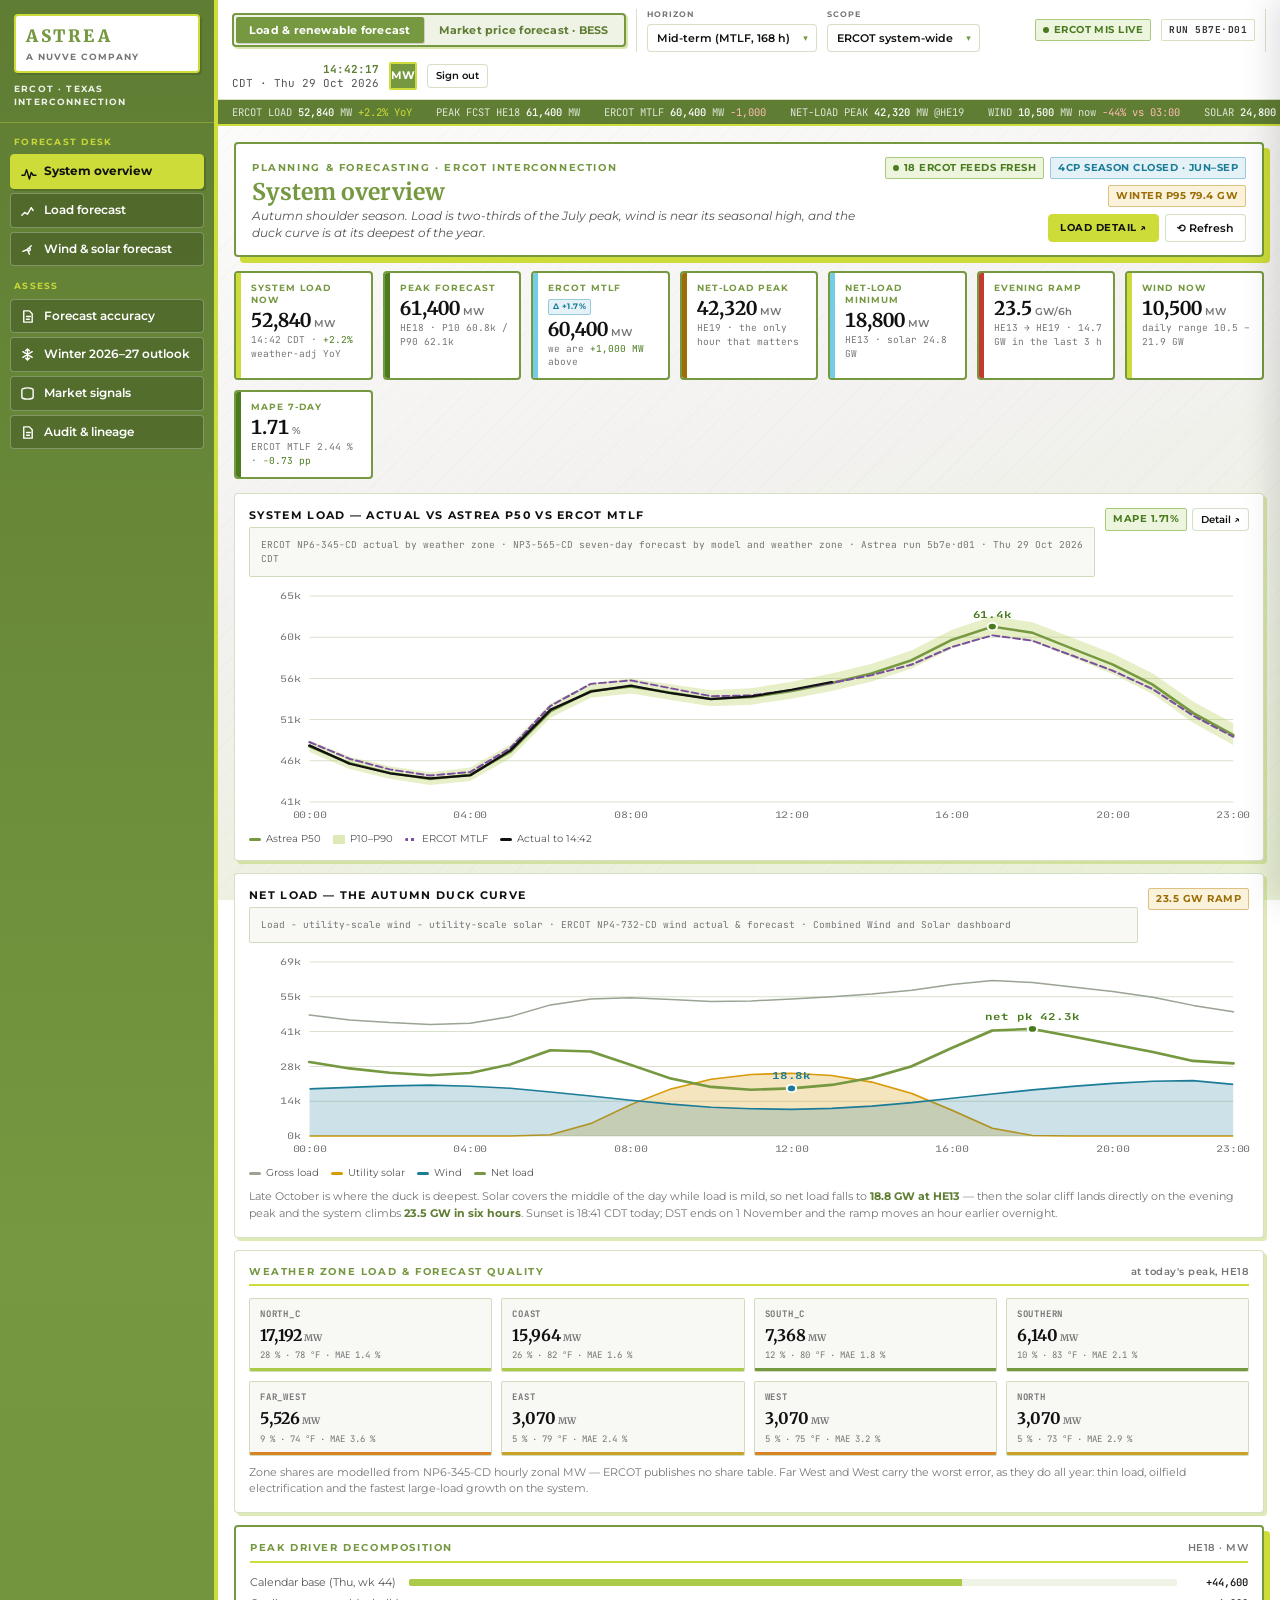
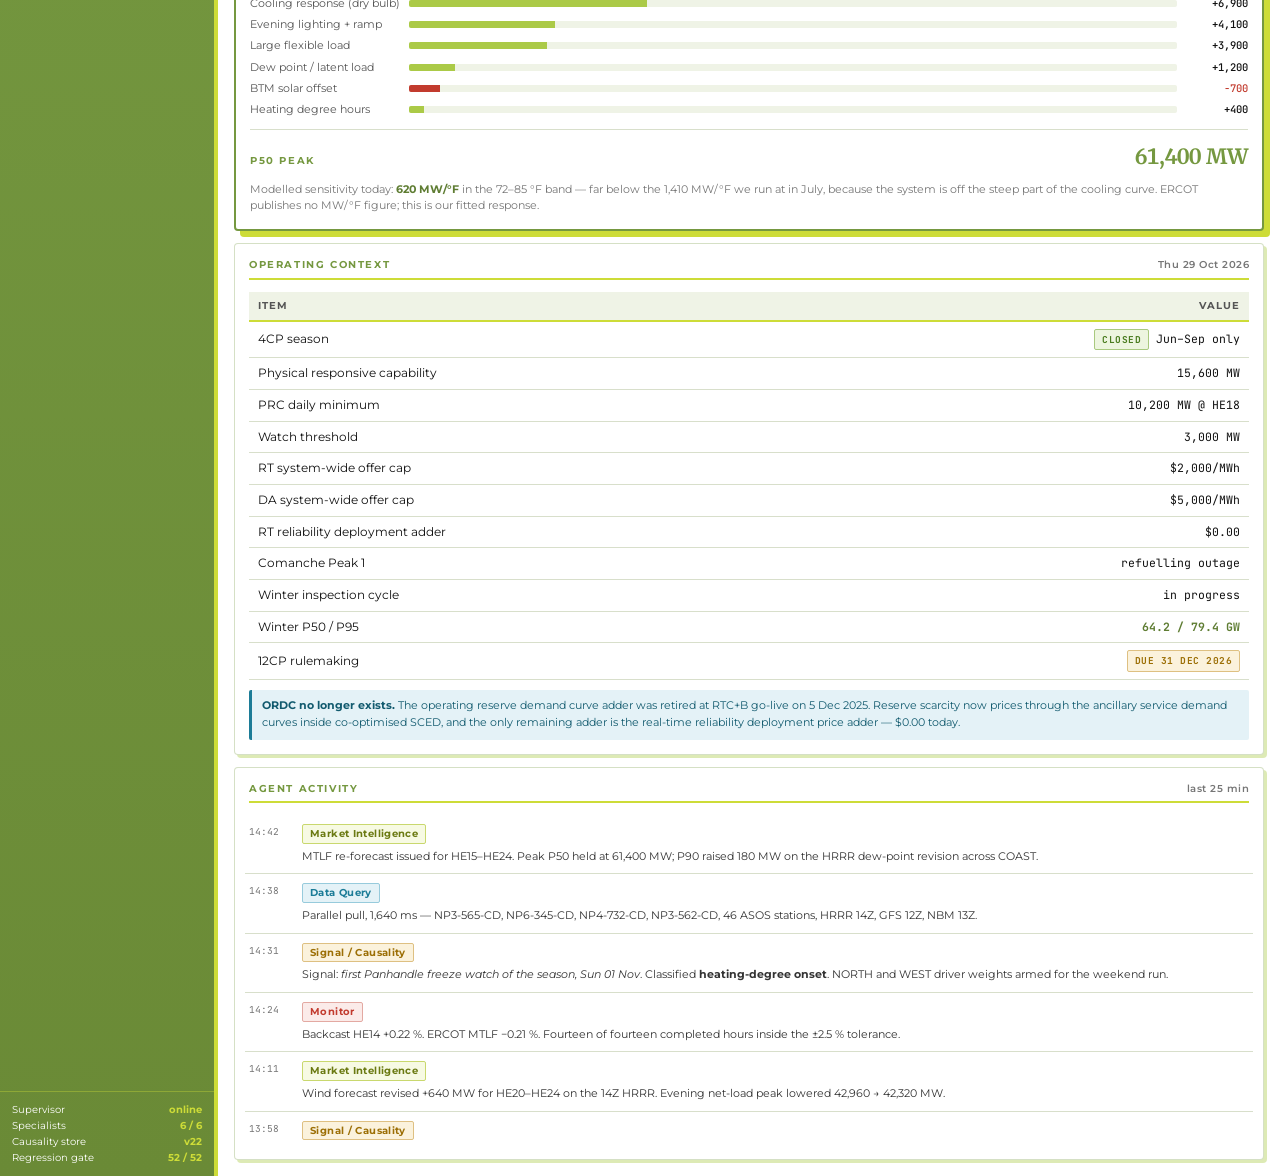
==== commit c4dd412e: "Add files via upload" ====
--- a/index.html
+++ b/index.html
@@ -1,5 +1,6 @@
 <!doctype html><html lang="en"><head><meta charset="utf-8"><meta name="viewport" content="width=device-width,initial-scale=1">
-<meta name="description" content="Astrea ERCOT Desk - agentic load, renewable and market price forecasting for the Texas interconnection, with a live BESS revenue model.">
+<meta name="description" content="Astrea ERCOT Desk">
+<meta name="robots" content="noindex,nofollow">
 <meta name="color-scheme" content="light"><title>Astrea ERCOT Desk</title>
 <style>
 @import url('https://fonts.googleapis.com/css2?family=Merriweather:wght@700;900&family=Montserrat:ital,wght@0,400;0,500;0,600;0,700;1,400&family=JetBrains+Mono:wght@400;500;700&display=swap');
@@ -639,22 +640,24 @@
 const MODES={
  load:{label:'Load & renewable forecast',home:'l-overview',
   nav:[['Forecast desk',[['l-overview','System overview'],['l-load','Load forecast'],['l-renew','Wind & solar forecast']]],
-       ['Assess',[['l-acc','Forecast accuracy'],['l-signals','Market signals'],['l-audit','Audit & lineage']]]],
+       ['Assess',[['l-acc','Forecast accuracy'],['w-winter','Winter 2026–27 outlook'],['l-signals','Market signals'],['l-audit','Audit & lineage']]]],
   tape:[['ERCOT LOAD','52,840','MW','+2.2% YoY','up'],['PEAK FCST HE18','61,400','MW','','f'],
    ['ERCOT MTLF','60,400','MW','−1,000','dn'],['NET-LOAD PEAK','42,320','MW @HE19','','f'],
    ['WIND','10,500','MW now','−44% vs 03:00','dn'],['SOLAR','24,800','MW HE13','','f'],
    ['NET-LOAD MIN','18,800','MW HE13','','f'],['MAPE 7D','1.71','% Astrea','−0.73pp','up'],
    ['ERCOT MTLF MAPE','2.44','%','','f'],['PRC','15,600','MW','comfortable','up'],
-   ['WIND MAE','7.9','% Astrea','vs 11.4% STWPF','up'],['SYSTEM TEMP','79','°F','+3','up']]},
+   ['WIND MAE','7.9','% Astrea','vs 11.4% STWPF','up'],['SYSTEM TEMP','79','°F','+3','up'],
+   ['WINTER P50','64.2','GW late Jan','El Niño','f'],['WINTER P95','79.4','GW','P(record) 1.4%','dn']]},
  price:{label:'Market price forecast · BESS',home:'p-price',
   nav:[['Price desk',[['p-price','Price forecast'],['p-bess','BESS revenue model'],['p-as','Ancillary services'],['p-dispatch','Dispatch & bids']]],
-       ['Assess',[['l-signals','Market signals'],['l-audit','Audit & lineage']]]],
+       ['Assess',[['w-winter','Winter 2026–27 outlook'],['l-signals','Market signals'],['l-audit','Audit & lineage']]]],
   tape:[['HB_NORTH DA','$36.42','avg','D+1','f'],['HB_NORTH PEAK','$52.84','HE18','','f'],
    ['HB_WEST DA','$39.63','avg','highest hub','up'],['HB_HOUSTON DA','$38.21','avg','','f'],
    ['RT TB2','$46.10','MWh','+9% WoW','up'],['DA TB2','$24.96','MWh','','f'],
    ['NON-SPIN','$18.11','MW-h HE22','peak AS','up'],['REG-DOWN','$5.21','MW-h HE22','','f'],
    ['ECRS','$2.68','MW-h HE23','','f'],['RRS','$2.43','MW-h HE23','','f'],
-   ['RTSWCAP','$2,000','MWh','post-RTC+B','f'],['RTRDPA','$0.00','adder','','f']]}
+   ['RTSWCAP','$2,000','MWh','post-RTC+B','f'],['RTRDPA','$0.00','adder','','f'],
+   ['WINTER P95','79.4','GW','mid-Jan AM','dn'],['12CP','pending','rules due 31 Dec','SB 6','f']]}
 };
 let MODE='load', SCR='l-overview';
 const SCREENS={};
@@ -664,7 +667,7 @@
  const g=GRID;
  return hero({kick:'Planning & forecasting · ERCOT interconnection',h:'System overview',
   tag:'Autumn shoulder season. Load is two-thirds of the July peak, wind is near its seasonal high, and the duck curve is at its deepest of the year.',
-  pills:['<span class="pill ok"><i class="dot live"></i> 18 ERCOT feeds fresh</span>','<span class="pill info">4CP season closed · Jun–Sep</span>'],
+  pills:['<span class="pill ok"><i class="dot live"></i> 18 ERCOT feeds fresh</span>','<span class="pill info">4CP season closed · Jun–Sep</span>','<span class="pill warn">Winter P95 79.4 GW</span>'],
   btns:'<button class="btn cta" data-act="go" data-s="l-load">Load detail ↗</button><button class="btn" data-act="refresh">⟲ Refresh</button>'})
  +'<div class="kpis">'
  +kpi({k:'System load now',v:'52,840',u:'MW',s:'14:42 CDT · <span class="up">+2.2%</span> weather-adj YoY'})
@@ -717,7 +720,9 @@
      ['DA system-wide offer cap',{v:'$5,000/MWh',c:'r'}],
      ['RT reliability deployment adder',{v:'$0.00',c:'r'}],
      ['Comanche Peak 1',{v:'refuelling outage',c:'r'}],
-     ['Winter inspection cycle',{v:'in progress',c:'r'}]])
+     ['Winter inspection cycle',{v:'in progress',c:'r'}],
+     ['Winter P50 / P95',{v:'<b style="color:var(--green-dk)">64.2 / 79.4 GW</b>',c:'r'}],
+     ['12CP rulemaking',{v:'<span class="pill warn">DUE 31 DEC 2026</span>',c:'r'}]])
    +'<p class="callout info" style="margin-top:10px"><b>ORDC no longer exists.</b> The operating reserve demand curve adder was retired at RTC+B go-live on 5 Dec 2025. Reserve scarcity now prices through the ancillary service demand curves inside co-optimised SCED, and the only remaining adder is the real-time reliability deployment price adder — $0.00 today.</p>')
  +card(rule('Agent activity','last 25 min')
    +'<div class="feed">'+[
@@ -726,7 +731,8 @@
     ['14:31','sg','Signal: <i>first Panhandle freeze watch of the season, Sun 01 Nov</i>. Classified <b>heating-degree onset</b>. NORTH and WEST driver weights armed for the weekend run.'],
     ['14:24','mo','Backcast HE14 +0.22 %. ERCOT MTLF −0.21 %. Fourteen of fourteen completed hours inside the ±2.5 % tolerance.'],
     ['14:11','mi','Wind forecast revised +640 MW for HE20–HE24 on the 14Z HRRR. Evening net-load peak lowered 42,960 → 42,320 MW.'],
-    ['13:58','sg','Comanche Peak 1 refuelling confirmed in NP3-233-CD. Supply-side only — no load-forecast effect; PRC path lowered 980 MW.']
+    ['13:58','sg','Comanche Peak 1 refuelling confirmed in NP3-233-CD. Supply-side only — no load-forecast effect; PRC path lowered 980 MW.'],
+    ['24 Oct','sc','Third-party winter outlook ingested and benchmarked. Our P50 sits <b>1.2 GW above</b> the published figure on the large-load term. <a href="#" data-act="go" data-s="w-winter" style="color:var(--cyan-dk)">Open the winter outlook ↗</a>']
    ].map(r=>'<div class="fitem" data-act="audit" data-run="run 5b7e·d01" data-t="Agent action '+r[0]+'"><span class="t">'+r[0]+'</span>'
      +'<div class="bd"><div class="hdr">'+AG(r[1])+'</div><p>'+r[2]+'</p></div></div>').join('')+'</div>')
  +'</div></div>';
@@ -759,7 +765,7 @@
    svg:chart({h:182,series:[{data:d7,color:'#759840',type:'bar'},{data:[60400,58900,56400,54100,57600,61600,62700],color:'#7B4FA0',w:1.9,dash:'4 3'}],
      yMin:46000,xLabels:['Thu 29','Fri 30','Sat 31','Sun 01','Mon 02','Tue 03','Wed 04'].map((t,i)=>({i,t})),yFmt:v=>(v/1000).toFixed(0)+'k'}),
    leg:LEG([{c:'#759840',t:'Astrea daily peak P50'},{c:'#7B4FA0',t:'ERCOT MTLF',k:'dash'}]),
-   note:'The weekend dips as expected, then the first real cold front of the season lands Tuesday night. By Wednesday the morning hour overtakes the evening one — the winter shape. ERCOT\'s own December MORA treats <b>HE08 as the highest-risk hour</b>; late October is the handover.'})
+   note:'The weekend dips as expected, then the first real cold front of the season lands Tuesday night. By Wednesday the morning hour overtakes the evening one — the winter shape. ERCOT\'s own December MORA treats <b>HE08 as the highest-risk hour</b>; late October is the handover. The seasonal picture beyond this window sits on the <a href="#" data-act="go" data-s="w-winter" style="color:var(--cyan-dk)">winter outlook</a>: a P50 of 64.2 GW in late January against a P95 of 79.4 GW on a mid-January morning.'})
  +card(rule('Zonal forecast · HE18','8 official ERCOT weather zones')
    +tbl([['Zone'],['Anchor stations'],['P50 MW',1],['Share',1],['Dry bulb',1],['Dew pt',1],['MAE',1],['YoY',1]],
      g.zones.map(z=>['<b class="mono">'+z.c+'</b><br><span class="tiny muted">'+z.n+'</span>',
@@ -798,7 +804,7 @@
  const curtail=g.netLoad.map((v,i)=>v<22000?Math.round((22000-v)*0.18):0);
  return hero({kick:'Market intelligence · renewable generation forecast',h:'Wind &amp; solar forecast',
   tag:'40.8 GW of wind and 40.8 GW of solar installed. Autumn is high-wind season, and the two together set the net-load shape the whole market trades against.',
-  pills:['<span class="pill info">NP4-732-CD · hourly actual &amp; forecast</span>','<span class="pill ok">MAE 7.9 % wind</span>']})
+  pills:['<span class="pill info">NP4-732-CD · hourly actual &amp; forecast</span>','<span class="pill ok">MAE 7.9 % wind</span>','<span class="pill warn">El Niño: wind up, solar down</span>']})
  +'<div class="kpis">'
  +kpi({k:'Wind now',v:'10,500',u:'MW',s:'26 % of installed 40.8 GW'})
  +kpi({k:'Wind D+1 peak',v:'21,900',u:'MW',s:'HE23 · overnight surplus',acc:'info'})
@@ -817,7 +823,7 @@
      band:{lo:g.windP10,hi:g.windP90,color:'#73CEE5',op:.3},xLabels:XL,yFmt:v=>(v/1000).toFixed(0)+'k',
      pts:[{i:22,v:21900,c:'#1C7C97',t:'21.9k'},{i:12,v:10500,c:'#9C6F06',t:'10.5k'}]}),
    leg:LEG([{c:'#1C7C97',t:'Astrea P50'},{c:'#73CEE5',t:'P10–P90',k:'band'},{c:'#7B4FA0',t:'ERCOT STWPF',k:'dash'}]),
-   note:'The anti-correlation with solar is what makes the autumn shape tradeable: wind troughs at midday exactly when solar peaks, then builds through the evening and overnight. A battery that only looks at load misses this entirely.'})
+   note:'The anti-correlation with solar is what makes the autumn shape tradeable: wind troughs at midday exactly when solar peaks, then builds through the evening and overnight. A battery that only looks at load misses this entirely.<br><br><b>Into the winter</b>, the El Niño storm track cuts both ways. More frequent frontal passages should support <b>stronger wind</b>, especially ahead of and behind each front — and they bring major congestion patterns with them. Extended cloud and rain will <b>weaken solar</b> over the same stretches. See the <a href="#" data-act="go" data-s="w-winter" style="color:var(--cyan-dk)">winter outlook</a>.'})
  +chartCard({t:'Solar power production and the evening cliff',
    src:'ERCOT PVGRPP / COP · Combined Wind and Solar dashboard · sunset 18:41 CDT',
    svg:chart({h:196,series:[{data:g.solar,color:'#D99A07',type:'area',op:.3,w:2.4},{data:g.solarF,color:'#7B4FA0',w:1.7,dash:'4 3'}],
@@ -853,7 +859,8 @@
      ['Energy storage (ESR)',{v:'21,136 MW',c:'r'},{v:'9,130 MW',c:'r'}],
      ['Near-term solar additions',{v:'617 MW',c:'r'},{v:'—',c:'r'}],
      ['Near-term storage additions',{v:'748 MW',c:'r'},{v:'—',c:'r'}]])
-   +'<p class="note">Solar\'s 27 MW of winter-peak availability against 40.8 GW installed is not an error — the ERCOT winter peak hour is HE08, before sunrise. It is the single clearest argument for storage on this system.</p>')
+   +'<p class="note">Solar\'s 27 MW of winter-peak availability against 40.8 GW installed is not an error — the ERCOT winter peak hour is HE08, before sunrise. It is the single clearest argument for storage on this system.</p>'
+   +'<p class="callout" style="margin-top:10px">Watch the days that pair <b>low solar with a wind lull</b>. That is where scarcity can appear even when load itself is unremarkable — and it is invisible to anyone forecasting load alone.</p>')
  +'</div></div>';
 };
 
@@ -948,7 +955,7 @@
        return z;})(),
      pts:[{i:h.da.indexOf(Math.max(...h.da)),v:Math.max(...h.da),c:'#4A7C1F',t:'$'+Math.max(...h.da).toFixed(0)}]}),
    leg:LEG([{c:'#759840',t:'DAM settlement point price (published)'},{c:'#1C7C97',t:'Astrea RT forecast',k:'dash'}]),
-   note:'October is the weakest spread month of the year — no summer scarcity, and the winter morning spikes have not started. The whole day sits between <b>$26 and $57/MWh</b>. That is exactly why it is the right month to demonstrate a forecasting edge: there is no scarcity event doing the work for you.'})
+   note:'<b>Looking ahead:</b> on grey winter days the net-demand curve stops looking like this deep midday duck and reverts to a traditional winter shape, with midday prices firmer than the market has grown used to. Our <a href="#" data-act="go" data-s="w-winter" style="color:var(--cyan-dk)">winter outlook</a> carries that as the base case under a Super El Niño.<br><br>October is the weakest spread month of the year — no summer scarcity, and the winter morning spikes have not started. The whole day sits between <b>$26 and $57/MWh</b>. That is exactly why it is the right month to demonstrate a forecasting edge: there is no scarcity event doing the work for you.'})
  +chartCard({t:'All four trading hubs · day-ahead',
    src:'ERCOT NP4-190-CD · HB_NORTH, HB_HOUSTON, HB_SOUTH, HB_WEST · basis is unusually tight today',
    svg:chart({h:206,series:[
@@ -1082,6 +1089,7 @@
      ['June 2026 — record low',{v:'$1.11',c:'r'},{v:'$13,500',c:'r'}],
      ['Jan 2026 — winter storm',{v:'$3.70',c:'r'},{v:'$46,264',c:'r'}],
      ['2023 peak era',{v:'$12.40',c:'r'},{v:'$149,000',c:'r'}]])
+   +'<p class="callout warn" style="margin-bottom:10px"><b>The winter risk is charging, not discharging.</b> On cloudy El Niño days with weak solar there is less cheap midday energy to store for the evening peak. That widens evening spreads but worsens the charge leg, and it makes state of charge a far more important input to real-time prices under RTC+B. Run this asset on a grey-day curve and the optimiser will often drop to a single cycle.</p>'
    +'<p class="callout"><b>Read the annualised figure carefully.</b> It extrapolates one shoulder-season day across a year, and October is the weakest spread month there is. A January cold snap or an August scarcity afternoon earns multiples of this in a single day. Use the $/kW-month against the monthly benchmarks above, not the annualised number against a plan.</p>')
  +card(rule('Model assumptions','and where they come from')
    +tbl([['Assumption'],['Value',1],['Basis']],[
@@ -1267,6 +1275,14 @@
   ['Dashboard','Generation Outages','Forced and planned outages by fuel.',D+'generationoutages','hourly'],
   ['Dashboard','DC Tie Flows','Imports and exports across the DC ties.',D+'dctieflows','5 min'],
   ['NP3-233-CD','Hourly Resource Outage Capacity','Outage schedule feeding the PRC path.',E+'NP3-233-CD','hourly']]],
+ ['Seasonal &amp; third-party outlooks','ingested as signals, benchmarked not adopted',[
+  ['Amperon','2026–2027 U.S. Winter Grid Outlook','Competitor outlook, Oct 2026. Ensemble percentiles benchmarked against ours on the winter screen.','https://www.amperon.co','24 Oct'],
+  ['NOAA CPC','ENSO Diagnostic Discussion','Super El Niño; SST anomaly above +4.0 °C. 83 % chance Oct–Dec exceeds every event since 1950.','https://www.cpc.ncep.noaa.gov/products/analysis_monitoring/enso_advisory/','8 Oct'],
+  ['NOAA','Seasonal Temperature &amp; Precipitation Outlook','Dec–Jan–Feb 2026-27. Texas near-normal temperature, above-normal precipitation.','https://www.cpc.ncep.noaa.gov/products/predictions/long_range/','15 Oct'],
+  ['EIA 860M','Preliminary Monthly Electric Generator Inventory','Capacity additions and retirements. 19.2 GW ERCOT batteries operating as of Sep 2026.','https://www.eia.gov/electricity/data/eia860m/','Sep 26'],
+  ['ERCOT','Capacity, Demand and Reserves (CDR)','Winter 2026/27 firm peak 78,124 MW, reserve margin 22.1 %.','https://www.ercot.com/gridinfo/resource','Dec 25'],
+  ['ERCOT','Monthly Outlook for Resource Adequacy (MORA)','December 2026. Highest-risk hour HE08.','https://www.ercot.com/gridinfo/resource','2 Oct'],
+  ['PUCT','SB 6 · 12CP rulemaking docket','Four summer coincident peaks become twelve monthly 30-minute peaks. Rules due 31 Dec 2026.','https://www.puc.texas.gov/','tracked']]],
  ['Scarcity &amp; settlement','ercot.com/mktinfo',[
   ['NP4-790-CD','Peaker Net Margin','The scarcity-value trend line. $43,111/MW-yr as of 15 Aug 2026.',E+'NP4-790-CD','daily'],
   ['NP4-791-CD','System-Wide Offer Cap','DASWCAP $5,000 / RTSWCAP $2,000 post-RTC+B.',E+'NP4-791-CD','daily'],
@@ -1306,7 +1322,8 @@
      'ERCOT publishes no MW/°F sensitivity. The 620 MW/°F used today is our fitted autumn response, not a sourced figure.',
      'No numeric table of battery share by ancillary product is published. The award probabilities in the BESS model are modelled from Potomac Economics\' qualitative description and are the largest uncertainty in the AS revenue line.',
      'TB2 spreads are not published for ERCOT — Modo publishes TB1 and Amperical publishes TB4. The TB2 figures here are computed from the published DAM curve directly.',
-     'Live PRC and the supply-and-demand dashboard values render client-side on ercot.com and cannot be fetched server-side. The PRC path here is calibrated to published shoulder-season ranges.']
+     'Live PRC and the supply-and-demand dashboard values render client-side on ercot.com and cannot be fetched server-side. The PRC path here is calibrated to published shoulder-season ranges.',
+     'The winter outlook screen draws its seasonal narrative and published ensemble percentiles from Amperon\'s 2026–2027 U.S. Winter Grid Outlook. Amperon is a forecasting vendor and a direct competitor. We benchmark against their figures rather than adopting them, and the divergence is stated on the decision card rather than quietly absorbed.']
     .map(t=>'<p class="callout" style="margin-bottom:8px">'+t+'</p>').join(''));
 };
 
@@ -1364,13 +1381,157 @@
  +'</div>';
 };
 
+/* ══════════ WINTER 2026-27 OUTLOOK ══════════
+   Third-party outlook ingested as a signal and benchmarked against, not adopted.
+   Source: Amperon, "2026-2027 U.S. Winter Grid Outlook", October 2026. */
+const WINTER={
+ /* ERCOT winter peak probability distribution, GW. Astrea ensemble vs the
+    published Amperon mid-term ensemble (run of 23 Oct 2026). */
+ bins:[50,51,52,53,54,55,56,57,58,59,60,61,62,63,64,65,66,67,68,69,70,71,72,73,74,75,76,77,78,79,80,81,82,83,84,85,86,87,88],
+ astrea: [0.25,0.51,0.89,1.39,2.0,2.66,3.33,3.97,4.52,4.97,5.29,5.47,5.53,5.48,5.33,5.1,4.82,4.49,4.14,3.79,3.43,3.08,2.75,2.44,2.15,1.89,1.65,1.44,1.25,1.08,0.93,0.8,0.69,0.59,0.5,0.43,0.37,0.31,0.27],
+ amperon:[0.42,0.8,1.31,1.95,2.67,3.41,4.11,4.71,5.19,5.53,5.71,5.76,5.68,5.49,5.22,4.89,4.53,4.14,3.75,3.37,3.0,2.66,2.34,2.05,1.78,1.54,1.33,1.15,0.98,0.84,0.72,0.61,0.52,0.44,0.37,0.32,0.27,0.23,0.19],
+ marks:{astreaP50:64.2,astreaP95:79.4,ampP50:63.0,ampP95:78.0,fern:75.9,record:80.56,cdr:78.12},
+ monthly:[['December',59.8,73.1,'Mild open; first real cold risk late in the month'],
+          ['January',64.2,79.4,'Peak month. Tail clusters on early-morning heating ramps'],
+          ['February',61.5,76.8,'Fern anniversary. Record 80.56 GW was set 20 Feb 2025']],
+ /* ERCOT July hourly average solar generation by year, MW — the buildout that
+    makes a cloudy winter a different market than two years ago. */
+ solarYears:[['2023',12120],['2024',16383],['2025',23781],['2026',30367]],
+ pipeline:[
+  ['Batteries','5.1 GW','Quantum &amp; Quantum II BESS (~422 MW each) construction complete, awaiting commercial operation'],
+  ['Solar','6.1 GW','Swenson Solar 600 MW (Nov) · Clear Fork Creek 600 MW solar + 600 MW storage (Mar)'],
+  ['Wind','1.5 GW','Spread across the Panhandle and South Texas']],
+ retire:[['O.W. Sommers gas steam','420 MW','near San Antonio','March 2027']],
+ signals:[
+  ['ENSO state','Super El Niño','SST anomaly above +4.0 °C in the eastern equatorial Pacific; second strongest on record through August','bad'],
+  ['CPC confidence','83 %','probability that Oct–Dec exceeds every El Niño since 1950','warn'],
+  ['Persistence','through Mar 2027','strong-to-very-strong favoured at &gt;83 % into Jan–Mar','warn'],
+  ['Texas temperature','Near normal','Southeast and Texas sit in the near-normal band, not the warm band','ok'],
+  ['Texas precipitation','Above normal','southern tier wet; Southern Great Plains drought improves or ends','info'],
+  ['Storm track','Active, southern','more frontal passages — stronger wind, weaker solar','info']]
+};
+
+SCREENS['w-winter']=()=>{
+ const W=WINTER, m=W.marks;
+ const cum=(arr,x)=>{let s=0;for(let i=0;i<W.bins.length;i++){if(W.bins[i]>=x)s+=arr[i];}return s;};
+ const pFern=cum(W.astrea,m.fern).toFixed(1), pRec=cum(W.astrea,m.record).toFixed(1);
+ const solarMax=Math.max(...W.solarYears.map(y=>y[1]));
+ return hero({kick:'Scenario agent · seasonal outlook ingested 24 Oct 2026',h:'Winter 2026–27 outlook',
+  tag:'A historically strong El Niño gives this winter the clearest seasonal signal in decades. A clear signal does not remove the risk — it moves it.',
+  pills:['<span class="pill warn"><i class="dot w"></i> SUPER EL NIÑO</span>',
+   '<span class="pill info">third-party outlook · benchmarked, not adopted</span>'],
+  btns:'<button class="btn" data-act="go" data-s="l-load">Load forecast ↗</button>'})
+ +'<div class="kpis">'
+ +kpi({k:'Astrea P50 winter peak',v:'64.2',u:'GW',s:'late January · Amperon P50 63.0',acc:'pos'})
+ +kpi({k:'Astrea P95',v:'79.4',u:'GW',s:'mid-Jan morning · Amperon P95 78.0',acc:'warn'})
+ +kpi({k:'P(exceeds Storm Fern)',v:pFern,u:'%',s:'Fern peaked at 75.9 GW, 26 Jan 2026',acc:'warn'})
+ +kpi({k:'P(new winter record)',v:pRec,u:'%',s:'record 80,560 MW · 20 Feb 2025',acc:'neg'})
+ +kpi({k:'ERCOT CDR firm peak',v:'78.1',u:'GW',s:'planning basis, not a median',acc:'info'})
+ +kpi({k:'Reserve margin',v:'22.1',u:'%',s:'winter 2026/27 · CDR Dec 2025',acc:'pos'})
+ +kpi({k:'Battery fleet',v:'19.2',u:'GW',s:'EIA 860M Sep 26 · 13.9 GW end-2025',acc:'pos'})
+ +kpi({k:'Highest-risk hour',v:'HE08',s:'morning heating ramp · Dec MORA',acc:'warn'})
+ +'</div>'
+ +'<div class="c-23"><div class="stack">'
+ +chartCard({t:'ERCOT winter peak — probability distribution',
+   src:'Astrea mid-term ensemble vs the Amperon mid-term ensemble published 23 Oct 2026 · ERCOT CDR December 2025 firm peak forecast shown for contrast',
+   pills:['<span class="pill ok">Astrea P50 64.2 GW</span>','<span class="pill mag">Amperon P50 63.0 GW</span>'],
+   svg:chart({h:238,pl:40,series:[
+     {data:W.amperon,color:'#7B4FA0',type:'bar',op:.42,bw:.86},
+     {data:W.astrea,color:'#759840',w:2.6}],
+     yMin:0,xLabels:[0,6,12,18,24,30,36].map(i=>({i,t:W.bins[i]+' GW'})),yFmt:v=>v.toFixed(0)+'%',
+     marks:[{i:25.9,c:'#C23B2E',t:'Fern 75.9'},{i:30.56,c:'#111111',t:'record 80.6'}],
+     pts:[{i:12,v:5.53,c:'#4A7C1F',t:'P50 64.2'}]}),
+   leg:LEG([{c:'#759840',t:'Astrea ensemble'},{c:'#7B4FA0',t:'Amperon ensemble (published)'},{c:'#C23B2E',t:'Winter Storm Fern actual',k:'dash'}]),
+   note:'The two ensembles agree on the centre and differ in the tail. We carry <b>1.2 GW more</b> at the median and a visibly fatter right shoulder above 78 GW, because our large-load term tracks the officer-letter filings month by month rather than holding an annual baseline. In a mild season that difference is worth almost nothing. On the one morning it matters it is worth everything, which is the whole argument for forecasting the distribution rather than the average.'})
+ +card(rule('Why three "winter peak" numbers disagree','and which one to plan against')
+   +tbl([['Figure'],['Value',1],['What it actually is']],[
+     ['Astrea / Amperon P50',{v:'63 – 64 GW',c:'r'},'<span class="tiny muted">The median outcome. What you should expect to actually happen.</span>'],
+     ['Astrea / Amperon P95',{v:'78 – 79 GW',c:'r'},'<span class="tiny muted">The 1-in-20 morning. What a trading book or a reserve plan should survive.</span>'],
+     ['ERCOT CDR firm peak',{v:'78.1 GW',c:'r'},'<span class="tiny muted">A planning basis built on extreme weather assumptions. Not a forecast of the median and never was.</span>'],
+     ['Winter Storm Fern actual',{v:'75.9 GW',c:'r'},'<span class="tiny muted">26 Jan 2026. Not a record, partly because large flexible customers curtailed.</span>'],
+     ['All-time winter record',{v:'80.56 GW',c:'r'},'<span class="tiny muted">20 Feb 2025, Winter Storm Kingston.</span>']])
+   +'<p class="callout info">The CDR number sitting almost exactly on the P95 is a coincidence of this particular winter, not a rule. Reading the CDR firm peak as a forecast is one of the most common mistakes made with ERCOT planning documents — it is a resource-adequacy construct, and comparing it against a median forecast will make any vendor look wrong.</p>')
+ +chartCard({t:'Why a cloudy winter is a different market than two years ago',
+   src:'ERCOT July hourly average solar generation by year, MW · Amperon analysis · ERCOT solar topped 35 GW in July 2026',
+   svg:chart({h:186,pl:46,series:[{data:W.solarYears.map(y=>y[1]),color:'#D99A07',type:'bar',bw:.5}],
+     yMin:0,xLabels:W.solarYears.map((y,i)=>({i,t:y[0]})),yFmt:v=>(v/1000).toFixed(0)+' GW'}),
+   leg:LEG([{c:'#D99A07',t:'July hourly average solar, MW'}]),
+   note:'Solar has grown <b>2.5× in three years</b>. That is what makes an El Niño winter a genuinely new problem rather than a repeat: extended cloud and rain now subtract far more generation than they used to, and they do it on exactly the days when a shallow cold intrusion raises load.'})
+ +card(rule('Monthly outlook','GW · Astrea ensemble')
+   +tbl([['Month'],['P50',1],['P95',1],['Note']],
+     W.monthly.map(r=>[r[0],{v:'<b style="color:var(--green-dk)">'+r[1].toFixed(1)+'</b>',c:'r'},
+       {v:r[2].toFixed(1),c:'r'},'<span class="tiny muted">'+r[3]+'</span>'])))
+ +'</div><div class="stack">'
+ +card(rule('The seasonal signal','NOAA CPC · October 2026')
+   +tbl([['Driver'],['State',1]],
+     W.signals.map(s=>['<b class="tiny">'+s[0]+'</b><br><span class="tiny muted">'+s[2]+'</span>',
+       {v:'<span class="pill '+s[3]+'">'+s[1]+'</span>',c:'r'}]))
+   +'<p class="callout">Texas sits in the <b>near-normal</b> temperature band, not the warm band that covers the northern tier. Milder than last winter is the base case, but an active southern storm track can pair moisture with a shallow cold intrusion — and that combination is how Texas gets ice. A short, sharp freeze stays on the table in a moderate season.</p>','hi')
+ +decision({id:'w1',h:'Carry 1.2 GW above the published third-party P50',ag:'sc',ag2:'mi',conf:73,run:'run 5b7e·wtr',
+   ts:'24 Oct 2026 09:14 CDT',impact:'+1.2 GW at P50',ic:'info',
+   why:'Amperon\'s published ensemble puts the ERCOT median winter peak near <b>63 GW</b> in late January. We carry <b>64.2 GW</b>. The difference is almost entirely the large-load term: we track officer-letter filings and observed FAR_WEST and WEST ramp month by month, while a seasonal outlook published in October necessarily holds a baseline fixed. Load growth has not paused for winter — data-centre and industrial demand is round-the-clock. Confidence is deliberately moderate: 73 % reflects genuine uncertainty about how much of the queue actually energises by January.',
+   drivers:[['Large-load ramp since Oct',58,'+0.9 GW'],['Officer-letter revisions',34,'+0.3 GW'],['El Niño mild signal',-41,'−0.6 GW'],['Curtailment behaviour (Fern precedent)',-27,'unresolved']]})
+ +card(rule('Capacity changes this winter','EIA 860M · Nov 2026 – Mar 2027')
+   +tbl([['Resource'],['Planned',1],['Notable']],
+     W.pipeline.map(p=>['<b>'+p[0]+'</b>',{v:'<b style="color:var(--green-dk)">'+p[1]+'</b>',c:'r'},'<span class="tiny muted">'+p[2]+'</span>']))
+   +'<hr class="hair">'
+   +tbl([['Retiring'],['MW',1],['Where'],['When',1]],
+     W.retire.map(r=>['<b>'+r[0]+'</b>',{v:r[1],c:'r'},'<span class="tiny muted">'+r[2]+'</span>',{v:r[3],c:'r'}]))
+   +'<p class="callout warn" style="margin-top:10px">The <b>O.W. Sommers</b> retirement is a CPS Energy unit. 420 MW of dispatchable gas steam leaving the San Antonio pocket in March 2027 changes the local winter-morning picture, and it lands the same season the 12CP rules take effect.</p>')
+ +'</div></div>'
+ +'<div style="height:12px"></div>'
+ +card(rule('12CP — the structural change behind this winter','PUCT must finalise rules by 31 December 2026')
+  +'<div class="c2"><div>'
+  +'<p class="callout warn"><b>Four summer coincident peaks become twelve monthly ones.</b> Senate Bill 6 directs the PUCT to replace 4CP with twelve 30-minute coincident peaks, one per month. The effective date is still unknown and nothing in the statute requires a grace period.</p>'
+  +'<p class="note">Under 4CP, December through February could safely be ignored by large commercial and industrial users. Under 12CP every month counts — and winter peaks are lower, flatter and considerably harder to time than a 100 °F August afternoon. This is the first season where a large Texas load has a real reason to watch winter mornings.</p>'
+  +'<p class="note">For a utility, the operational consequence is a forecasting problem, not a tariff problem: a flat winter morning peak is much harder to call within a 30-minute window than a sharp summer afternoon one. Facilities that start building winter operating history and curtailment playbooks now will be better positioned than those waiting for an effective date.</p>'
+  +'</div><div>'
+  +tbl([['Dimension'],['4CP (today)'],['12CP (pending)']],[
+    ['Intervals','4 per year','<b>12 per year</b>'],
+    ['Months','June – September','<b>All twelve</b>'],
+    ['Interval length','15 minutes','<b>30 minutes</b>'],
+    ['Winter relevance','None','<b>Every month counts</b>'],
+    ['Peak shape','Sharp summer afternoon','<b>Flat winter morning</b>'],
+    ['Timing difficulty','Moderate','<b>Materially harder</b>'],
+    ['Status','In force','<b>Rules due 31 Dec 2026</b>']])
+  +'<p class="note" style="margin-top:10px">The desk tracks the PUCT docket and will switch the peak-probability model from a four-interval to a twelve-interval basis on the effective date, not on the rule date.</p>'
+  +'</div></div>')
+ +'<div style="height:12px"></div>'
+ +card(rule('What this means for the two desks','how the outlook propagates into the models')
+  +'<div class="c2">'
+  +'<div class="box"><p class="kicker">Load &amp; renewable forecast</p>'
+  +'<p class="note" style="margin-top:7px">Wind runs <b>stronger</b> — more frontal passages, with the usual surge ahead of and behind each front. Solar runs <b>weaker</b> on extended cloudy stretches. On grey winter days the net-demand curve stops looking like the deep midday duck of recent seasons and reverts to a traditional winter shape. The forecasting problem shifts from load toward <b>net load, renewable output and ramp timing</b>.</p>'
+  +'<p class="note">The days that deserve the most attention are the ones pairing <b>low solar with a wind lull</b>. That is where scarcity can appear even when load itself is unremarkable — and it is invisible to anyone forecasting load alone.</p></div>'
+  +'<div class="box"><p class="kicker">Market price forecast · BESS</p>'
+  +'<p class="note" style="margin-top:7px">The catch this winter is <b>charging</b>, not discharging. On cloudy days with weak solar there is less cheap midday energy to store for the evening peak. That widens evening spreads and makes <b>battery state of charge a far more important input to real-time prices</b> under RTC+B, where ESRs are modelled as single resources with state of charge inside the co-optimisation.</p>'
+  +'<p class="note">Firmer midday prices cut both ways: better revenue on the charge leg is worse economics for the cycle. The BESS model already prices this — run the same asset on a grey-day curve and the optimiser will often drop to a single cycle.</p></div>'
+  +'</div>'
+  +'<p class="callout ok" style="margin-top:12px">The outlook\'s own conclusion is the one we would underwrite: in a season like this the value of forecasting is not in predicting the average. It is in identifying which days break from it, how far, and at what probability. That is the entire design premise of this desk.</p>')
+ +'<div style="height:12px"></div>'
+ +card(rule('Attribution','third-party research, used as a signal')
+  +'<p class="note" style="margin-top:0">Seasonal narrative, the published ensemble percentiles, the EIA 860M capacity figures and the ERCOT July solar series on this screen are drawn from <b>Amperon\'s 2026–2027 U.S. Winter Grid Outlook</b>, published October 2026, and from the NOAA, EIA and ERCOT sources it cites. Amperon is a forecasting vendor and a direct competitor.</p>'
+  +'<p class="note">We ingest competitor and third-party outlooks the same way we ingest an ISO notice: as a signal, routed through Signal/Causality, validated by an analyst, and versioned into the causality store. We benchmark against them rather than adopting them — the divergence is the interesting part, and it is stated on the decision card above rather than quietly absorbed.</p>'
+  +'<div class="srcgrid" style="margin-top:10px">'
+  +[['Amperon','2026–2027 U.S. Winter Grid Outlook, October 2026','https://www.amperon.co'],
+    ['NOAA CPC','ENSO Diagnostic Discussion, 8 Oct 2026','https://www.cpc.ncep.noaa.gov/products/analysis_monitoring/enso_advisory/'],
+    ['NOAA','Winter Outlook, issued 15 Oct 2026','https://www.noaa.gov/news-release/noaa-predicts-warmer-winter'],
+    ['EIA','Preliminary Monthly Electric Generator Inventory (860M), Sep 2026','https://www.eia.gov/electricity/data/eia860m/'],
+    ['ERCOT','Capacity, Demand and Reserves Report, Dec 2025','https://www.ercot.com/gridinfo/resource'],
+    ['ERCOT','Monthly Outlook for Resource Adequacy, Dec 2026','https://www.ercot.com/gridinfo/resource'],
+    ['PUCT / SB 6','12CP rulemaking, due 31 Dec 2026','https://www.puc.texas.gov/'],
+    ['ERCOT','System Operations Update — Winter Storm Fern','https://www.ercot.com/committees/board']]
+   .map(s=>'<div class="src"><div class="sn"><a href="'+s[2]+'" target="_blank" rel="noopener">'+s[0]+' ↗</a></div>'
+    +'<div class="sm">'+s[1]+'</div></div>').join('')+'</div>');
+};
+
 /* ══════════ NAV · ROUTER · EVENTS ══════════ */
 function ICON(k){
  const p={'l-overview':'M2 12h3l2-6 3 10 2-7 2 3h3','l-load':'M2 13l3-3 3 2 4-7 2 3',
   'l-renew':'M8 8l4-4M8 8l-5 2M8 8l2 5M8 8a1.5 1.5 0 100-.01','l-acc':'M4 2h6l3 3v9H4zM7 8h4M7 11h3',
   'p-price':'M2 11l4-4 3 3 5-6M11 4h4v4','p-bess':'M3 5h8v6H3zM11 7h2v2h-2M5 7v2M7 7v2',
   'p-as':'M3 8h2l2-5 2 10 2-5h4','p-dispatch':'M4 3v10M8 6v7M12 2v11M2 14h12',
-  'l-signals':'M2 4c0-1 3-2 6-2s6 1 6 2v8c0 1-3 2-6 2s-6-1-6-2z','l-audit':'M4 2h6l3 3v9H4zM7 8h4M7 11h3'};
+  'l-signals':'M2 4c0-1 3-2 6-2s6 1 6 2v8c0 1-3 2-6 2s-6-1-6-2z','l-audit':'M4 2h6l3 3v9H4zM7 8h4M7 11h3',
+  'w-winter':'M8 2v12M3 5l10 6M13 5L3 11M8 2l-2 2M8 2l2 2M8 14l-2-2M8 14l2-2'};
  return '<svg class="ic" viewBox="0 0 16 16" fill="none" stroke="currentColor" stroke-width="1.5" stroke-linecap="round" stroke-linejoin="round"><path d="'+(p[k]||p['l-audit'])+'"/></svg>';
 }
 function renderNav(){
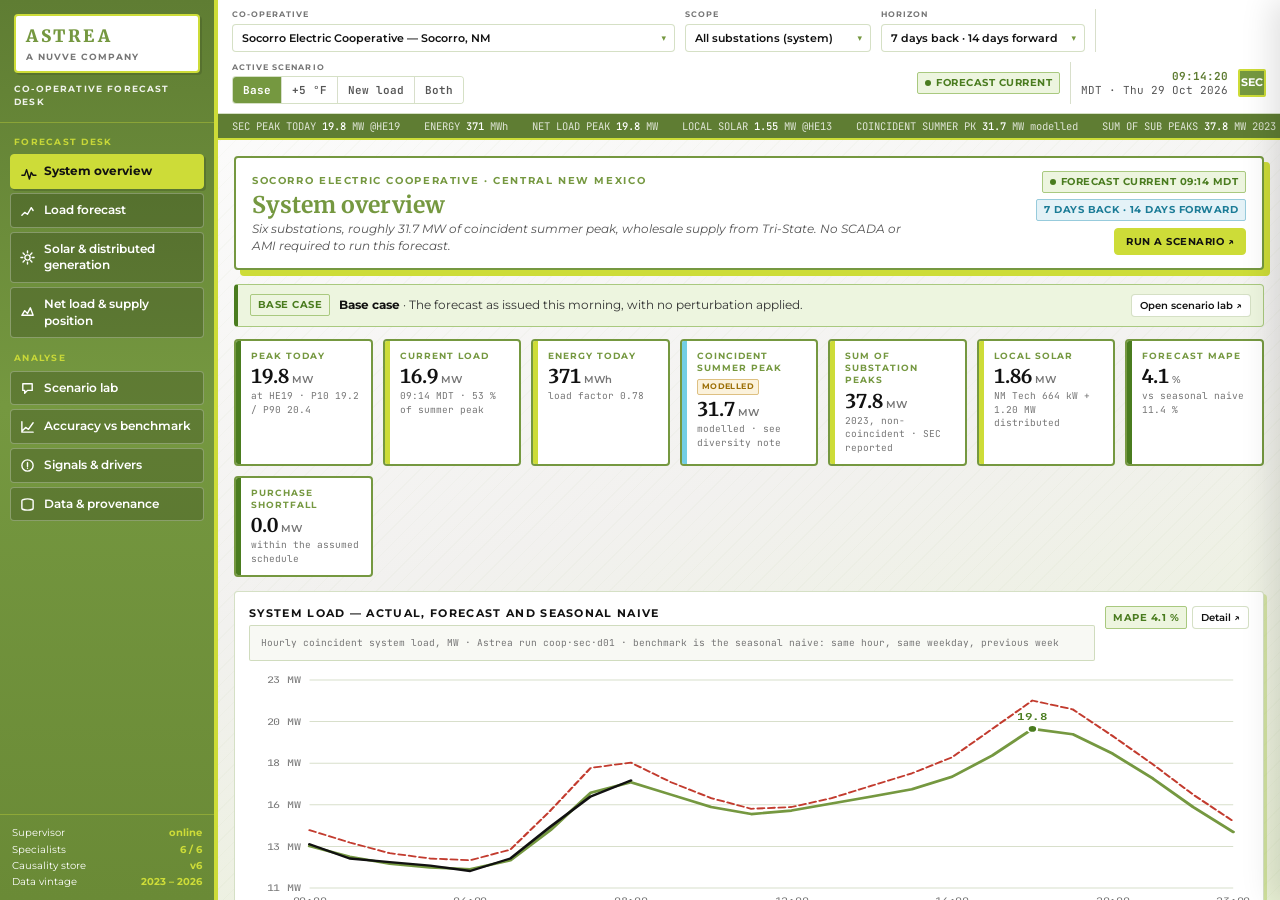
==== commit ae9217d2: "Add files via upload" ====
--- a/index.html
+++ b/index.html
@@ -1,7 +1,7 @@
 <!doctype html><html lang="en"><head><meta charset="utf-8"><meta name="viewport" content="width=device-width,initial-scale=1">
-<meta name="description" content="Astrea ERCOT Desk">
+<meta name="description" content="Astrea Co-operative Forecast Desk - load and distributed generation forecasting for Socorro Electric Cooperative.">
 <meta name="robots" content="noindex,nofollow">
-<meta name="color-scheme" content="light"><title>Astrea ERCOT Desk</title>
+<meta name="color-scheme" content="light"><title>Astrea Co-op Forecast Desk</title>
 <style>
 @import url('https://fonts.googleapis.com/css2?family=Merriweather:wght@700;900&family=Montserrat:ital,wght@0,400;0,500;0,600;0,700;1,400&family=JetBrains+Mono:wght@400;500;700&display=swap');
 
@@ -44,6 +44,15 @@
 ::-webkit-scrollbar-thumb:hover{background:var(--green)}
 :focus-visible{outline:2px solid var(--green);outline-offset:2px}
 
+/* Very short viewports: give up the fixed shell and let the page scroll. */
+@media (max-height:560px){
+  body{overflow:auto}
+  .app{height:auto;min-height:100vh;grid-template-rows:auto;overflow:visible}
+  .main{overflow:visible}
+  .canvas{overflow:visible}
+  .rail{position:sticky;top:0;height:100vh}
+}
+
 /* ---------- primitives ---------- */
 h1,h2,h3{font-family:var(--ff-d);color:var(--green);margin:0}
 .kicker{font-size:9.5px;letter-spacing:.17em;text-transform:uppercase;font-weight:700;color:var(--green);margin:0}
@@ -99,17 +108,18 @@
 /* ============================================================
    SHELL
    ============================================================ */
-.app{display:grid;grid-template-columns:218px 1fr;height:100vh;width:100vw}
+.app{display:grid;grid-template-columns:218px 1fr;grid-template-rows:100%;
+  height:100vh;height:100dvh;width:100vw;overflow:hidden}
 
 .rail{background:linear-gradient(180deg,#5F7D33 0%,#759840 45%,#6A8A36 100%);
-  border-right:4px solid var(--lime);display:flex;flex-direction:column;overflow:hidden}
+  border-right:4px solid var(--lime);display:flex;flex-direction:column;overflow:hidden;min-height:0}
 .rail-brand{padding:14px;border-bottom:1px solid rgba(205,220,56,.35)}
 .logobox{background:#fff;border:2px solid var(--lime);border-radius:var(--r);padding:8px 10px;
   box-shadow:2px 2px 0 rgba(0,0,0,.12)}
 .logobox .lg{font-family:var(--ff-d);font-weight:900;font-size:17px;letter-spacing:.15em;color:var(--green);margin:0}
 .logobox .sb{font-size:8.5px;letter-spacing:.12em;text-transform:uppercase;color:var(--ink-4);margin:2px 0 0;font-weight:700}
 .rail-brand .iso{margin:9px 0 0;font-size:9px;letter-spacing:.13em;text-transform:uppercase;color:#fff;font-weight:700;opacity:.9}
-.rail-scroll{flex:1;overflow-y:auto;padding:11px 10px 8px}
+.rail-scroll{flex:1 1 auto;min-height:0;overflow-y:auto;padding:11px 10px 8px}
 .navgrp{font-size:8.5px;letter-spacing:.15em;text-transform:uppercase;color:var(--lime);font-weight:700;margin:14px 4px 6px;opacity:.95}
 .navgrp:first-child{margin-top:2px}
 .nav{display:flex;align-items:center;gap:9px;padding:8px 9px;border-radius:var(--r);cursor:pointer;
@@ -122,7 +132,7 @@
 .rail-foot .row{display:flex;justify-content:space-between;gap:6px}
 .rail-foot b{color:var(--lime);font-weight:700}
 
-.main{display:flex;flex-direction:column;min-width:0}
+.main{display:flex;flex-direction:column;min-width:0;min-height:0;overflow:hidden}
 .topbar{flex:none;background:rgba(255,255,255,.92);border-bottom:1px solid var(--line-2);
   padding:9px 14px;backdrop-filter:blur(6px);z-index:30;display:flex;flex-direction:column;gap:8px}
 .tb-row{display:flex;align-items:center;gap:10px;flex-wrap:wrap}
@@ -161,7 +171,8 @@
 .tk b{color:#fff;font-weight:500}
 .tk .up{color:var(--lime)} .tk .dn{color:#FFBDB5}
 
-.canvas{flex:1;overflow-y:auto;padding:16px}
+.canvas{flex:1 1 auto;min-height:0;overflow-y:auto;overflow-x:hidden;
+  padding:16px;-webkit-overflow-scrolling:touch;overscroll-behavior:contain}
 .screen{animation:fade .2s ease}
 @keyframes fade{from{opacity:0;transform:translateY(5px)}to{opacity:1;transform:none}}
 
@@ -331,6 +342,66 @@
   font-size:10.5px;color:#6E4F04;line-height:1.6;margin:0}
 .callout.info{border-left-color:var(--cyan-dk);background:var(--info-bg);color:#115A6E}
 .callout.ok{border-left-color:var(--pos);background:var(--pos-bg);color:#33590F}
+
+/* ---------- co-op demo additions ---------- */
+.chatwrap{display:flex;flex-direction:column;height:clamp(520px,calc(100vh - 230px),900px);min-height:0}
+.cbody{flex:1 1 auto;min-height:0;overflow-y:auto;padding:4px 2px 12px}
+.msg{margin-bottom:16px;max-width:100%}
+.msg .who{display:flex;align-items:center;gap:6px;margin-bottom:5px;font-size:8.5px;letter-spacing:.13em;
+  text-transform:uppercase;font-weight:700;color:var(--ink-4)}
+.msg.u .bub{background:var(--well-2);border:1px solid var(--line-2);border-radius:var(--r);
+  padding:10px 12px;font-size:12px;color:var(--ink)}
+.msg.a .bub{background:#fff;border:1px solid var(--line-2);border-left:3px solid var(--lime);
+  border-radius:var(--r);padding:12px 13px;font-size:12px;color:var(--ink-2);line-height:1.65;box-shadow:var(--sh)}
+.msg.a .bub b{color:var(--ink)}
+.msg.a .bub .hl{font-family:var(--ff-m);color:var(--green-dk);font-weight:500}
+.msg.a .bub ul{margin:8px 0;padding-left:17px}
+.msg.a .bub li{margin-bottom:5px}
+.route{display:flex;gap:5px;flex-wrap:wrap;align-items:center;margin-bottom:10px;padding-bottom:9px;border-bottom:1px dashed var(--line-2)}
+.route .arw{color:var(--ink-4);font-size:9px}
+.cites{margin-top:11px;padding-top:9px;border-top:1px dashed var(--line-2)}
+.cites .ttl{font-size:8.5px;letter-spacing:.14em;text-transform:uppercase;color:var(--ink-4);font-weight:700;margin-bottom:6px}
+.cite{display:flex;gap:6px;font-size:10px;color:var(--ink-4);font-family:var(--ff-m);margin-bottom:4px;line-height:1.5}
+.cite>span:first-child{color:var(--cyan-dk);flex:none}
+.cite>span:last-child{min-width:0;overflow-wrap:anywhere}
+.thinking{display:flex;gap:6px;align-items:center;font-size:11px;color:var(--ink-4);padding:8px 0}
+.thinking .d{width:6px;height:6px;border-radius:50%;background:var(--green);animation:bnc 1.2s infinite}
+.thinking .d:nth-child(2){animation-delay:.15s}.thinking .d:nth-child(3){animation-delay:.3s}
+@keyframes bnc{0%,60%,100%{transform:translateY(0);opacity:.4}30%{transform:translateY(-4px);opacity:1}}
+.chips{display:flex;gap:6px;flex-wrap:wrap;padding:10px 0 0;border-top:1px solid var(--line)}
+.chip{font-size:11px;padding:7px 10px;border-radius:var(--r);border:1px solid var(--line-2);background:#fff;
+  color:var(--ink-2);cursor:pointer;transition:.12s;text-align:left;font-weight:500}
+.chip:hover{border-color:var(--green);background:var(--well-2);color:var(--ink)}
+.chip.on{background:var(--green);border-color:var(--green);color:#fff;font-weight:600}
+.composer{display:flex;gap:8px;align-items:flex-end;padding-top:10px}
+.composer textarea{flex:1;background:var(--well);border:1px solid var(--line-2);border-radius:var(--r);
+  padding:10px 11px;font-size:12px;resize:none;height:42px;color:var(--ink);font-family:var(--ff-u)}
+.composer textarea:focus{outline:none;border-color:var(--green);background:#fff}
+.scnbar{display:flex;align-items:center;gap:9px;flex-wrap:wrap;background:var(--warn-bg);
+  border:1px solid #DEC082;border-left:4px solid var(--warn);border-radius:var(--r);padding:9px 12px;margin-bottom:12px}
+.scnbar.base{background:var(--pos-bg);border-color:#A9C97F;border-left-color:var(--pos)}
+.scnbar .t{font-size:11.5px;color:var(--ink-2)}
+.scnbar .t b{color:var(--ink)}
+.toggle{display:inline-flex;align-items:center;gap:7px;cursor:pointer;font-size:11px;font-weight:600;color:var(--ink-2);
+  background:#fff;border:1px solid var(--line-2);border-radius:var(--r);padding:6px 10px;transition:.12s}
+.toggle:hover{border-color:var(--green)}
+.toggle.on{background:var(--green);border-color:var(--green);color:#fff}
+.toggle .sw{width:26px;height:14px;border-radius:8px;background:var(--line);position:relative;transition:.15s;flex:none}
+.toggle .sw::after{content:"";position:absolute;top:2px;left:2px;width:10px;height:10px;border-radius:50%;background:#fff;transition:.15s}
+.toggle.on .sw{background:var(--lime)}
+.toggle.on .sw::after{left:14px;background:#111}
+.bigstat{display:flex;align-items:baseline;gap:8px;flex-wrap:wrap}
+.bigstat .n{font-family:var(--ff-d);font-weight:700;font-size:30px;line-height:1}
+.bigstat .u{font-size:12px;color:var(--ink-4);font-weight:600}
+.cmp{display:grid;grid-template-columns:1fr auto 1fr;gap:10px;align-items:center;margin:10px 0}
+.cmp .side{text-align:center;padding:11px 9px;border-radius:var(--r);border:1px solid var(--line-2);background:var(--well)}
+.cmp .side.win{border:2px solid var(--green);background:var(--pos-bg)}
+.cmp .side .l{font-size:8.5px;letter-spacing:.12em;text-transform:uppercase;font-weight:700;color:var(--ink-4)}
+.cmp .side .v{font-family:var(--ff-d);font-weight:700;font-size:23px;margin-top:4px}
+.cmp .side .s{font-size:9.5px;color:var(--ink-4);margin-top:2px;font-family:var(--ff-m)}
+.cmp .vs{font-size:9px;letter-spacing:.1em;text-transform:uppercase;color:var(--ink-4);font-weight:700}
+.pend{display:inline-flex;align-items:center;gap:5px;font-size:9px;letter-spacing:.09em;text-transform:uppercase;
+  font-weight:700;padding:3px 7px;border-radius:2px;background:#EEE;border:1px dashed #BBB;color:#666}
 </style></head><body>
 
 <div class="app">
@@ -340,33 +411,34 @@
         <p class="lg">ASTREA</p>
         <p class="sb">a Nuvve company</p>
       </div>
-      <p class="iso">ERCOT · Texas interconnection</p>
+      <p class="iso">Co-operative forecast desk</p>
     </div>
     <div class="rail-scroll" id="railNav"></div>
     <div class="rail-foot">
       <div class="row"><span>Supervisor</span><b>online</b></div>
       <div class="row"><span>Specialists</span><b>6 / 6</b></div>
-      <div class="row"><span>Causality store</span><b id="rfCaus">v22</b></div>
-      <div class="row"><span>Regression gate</span><b>52 / 52</b></div>
+      <div class="row"><span>Causality store</span><b id="rfCaus">v6</b></div>
+      <div class="row"><span>Data vintage</span><b>2023 – 2026</b></div>
     </div>
   </aside>
 
   <div class="main">
     <header class="topbar">
       <div class="tb-row">
-        <div class="modeswitch" id="modeSwitch">
-          <button data-mode="load">Load &amp; renewable forecast</button>
-          <button data-mode="price">Market price forecast · BESS</button>
-        </div>
+        <div class="fld"><label>Co-operative</label><div class="selwrap">
+          <select class="sel" id="selCoop" style="min-width:270px"></select></div></div>
+        <div class="fld"><label>Scope</label><div class="selwrap">
+          <select class="sel" id="selSub" style="min-width:186px"></select></div></div>
+        <div class="fld"><label>Horizon</label><div class="selwrap">
+          <select class="sel" id="selHz" style="min-width:196px"></select></div></div>
         <div class="tb-div"></div>
-        <div id="modeCtl" class="tb-row" style="gap:10px"></div>
+        <div class="fld"><label>Active scenario</label>
+          <div class="segs" id="segScn"></div></div>
         <div class="tb-sp"></div>
-        <span class="pill ok"><i class="dot live"></i> ERCOT MIS LIVE</span>
-        <span class="pill mono" id="pillRun">run 5b7e·d01</span>
+        <span class="pill ok"><i class="dot live"></i> FORECAST CURRENT</span>
         <div class="tb-div"></div>
-        <div class="clock"><b id="clkT">14:42:08</b><br><span>CDT · Thu 29 Oct 2026</span></div>
-        <div class="avatar" title="Marcus Whitfield">MW</div>
-        <a class="btn sm" href="/api/logout" title="End this session" style="text-decoration:none">Sign out</a>
+        <div class="clock"><b id="clkT">09:14:22</b><br><span>MDT · Thu 29 Oct 2026</span></div>
+        <div class="avatar" title="Socorro Electric Cooperative">SEC</div>
       </div>
     </header>
 
@@ -387,183 +459,150 @@
 
 <script>
 /* =================================================================
-   ASTREA · ERCOT DESK
-   Operating day Thu 29 Oct 2026. DAM settlement point prices and DAM
-   clearing prices for capacity are the values ERCOT published for this
-   operating day; load, wind and solar shapes are calibrated to late-
-   October 2026 weekly averages. Provenance screen labels every figure.
+   ASTREA · CO-OPERATIVE FORECAST DESK
+   Configured for Socorro Electric Cooperative (SEC), central New Mexico.
+   Substation peaks are SEC-reported 2023 figures. Everything derived from
+   them is labelled on the Data & provenance screen.
    ================================================================= */
 const $=(s,r)=>(r||document).querySelector(s), $$=(s,r)=>[...(r||document).querySelectorAll(s)];
-const fmt=(n,d)=>Number(n).toLocaleString('en-US',{minimumFractionDigits:d||0,maximumFractionDigits:d||0});
-const usd=n=>(n<0?'−$':'$')+fmt(Math.abs(n));
+const fmt=(n,d)=>Number(n).toLocaleString('en-US',{minimumFractionDigits:d===undefined?0:d,maximumFractionDigits:d===undefined?0:d});
+const MW=(n,d)=>fmt(n,d===undefined?1:d);
 const H=n=>String(n).padStart(2,'0')+':00';
 const HE=n=>'HE'+String(n+1).padStart(2,'0');
-
 const AGENTS={sup:['Supervisor',''],mi:['Market Intelligence','mi'],dq:['Data Query','dq'],
   sg:['Signal / Causality','sg'],sc:['Scenario','sc'],op:['Optimization','op'],mo:['Monitor','mo']};
 const AG=k=>'<span class="agent-chip '+AGENTS[k][1]+'">'+AGENTS[k][0]+'</span>';
 
-/* ══════════ DAM SETTLEMENT POINT PRICES · 29 Oct 2026 · $/MWh ══════════
-   Anchored on ERCOT's published DAM SPP display for this operating day. */
-const HUBS={
- HB_NORTH:{n:'HB_NORTH',da:[26.66,26.40,26.85,27.27,29.10,33.40,38.28,42.60,45.20,41.80,38.20,36.09,
-   35.40,35.90,36.80,41.50,50.14,52.84,48.90,43.46,43.10,42.90,39.20,34.93]},
- HB_HOUSTON:{n:'HB_HOUSTON',da:[26.79,26.60,26.95,27.16,29.00,32.80,36.80,41.20,44.07,42.60,41.10,39.74,
-   39.90,40.60,41.27,45.30,51.75,51.74,48.20,42.68,42.50,42.32,38.90,34.77]},
- HB_SOUTH:{n:'HB_SOUTH',da:[27.30,27.00,27.50,27.88,29.80,34.20,40.61,44.20,46.13,42.10,38.40,36.86,
-   34.90,33.80,33.21,38.40,45.64,46.12,43.70,40.60,40.10,39.39,36.70,33.35]},
- HB_WEST:{n:'HB_WEST',da:[28.48,28.10,28.30,28.64,30.60,35.10,40.14,44.90,47.79,44.20,41.00,39.35,
-   38.60,39.80,41.39,45.60,54.53,57.16,52.10,45.68,45.00,44.01,40.30,35.65]}
+/* ══════════ CO-OP PROFILE ══════════ */
+const COOPS=[
+ {id:'sec',n:'Socorro Electric Cooperative',loc:'Socorro, NM',on:true},
+ {id:'cnm',n:'Central New Mexico Electric Co-op',loc:'Mountainair, NM',on:false},
+ {id:'oce',n:'Otero County Electric Co-op',loc:'Cloudcroft, NM',on:false},
+ {id:'sie',n:'Sierra Electric Co-op',loc:'Elephant Butte, NM',on:false},
+ {id:'col',n:'Columbus Electric Co-op',loc:'Deming, NM',on:false},
+ {id:'jem',n:'Jemez Mountains Electric Co-op',loc:'Española, NM',on:false}];
+
+/* SEC substations — 2023 peak loads as reported by the co-operative.
+   These are individual, non-coincident peaks. They do not sum to a system peak. */
+const SUBS=[
+ {c:'SOC69', n:'Socorro 69 kV',   pk2023:16.400,share:.434,mape:3.8,note:'Largest. Municipal, institutional and commercial core.'},
+ {c:'SOC25', n:'Socorro 24.9 kV', pk2023:11.500,share:.305,mape:4.0,note:'New Mexico Tech campus, water and wastewater.'},
+ {c:'SPRG',  n:'Springerville',   pk2023: 4.200,share:.111,mape:5.6,note:'Dispersed rural and agricultural.'},
+ {c:'BERN',  n:'Bernardo',        pk2023: 2.900,share:.077,mape:6.1,note:'Agricultural, irrigation-driven in season.'},
+ {c:'BURR',  n:'Burris',          pk2023: 2.500,share:.066,mape:6.4,note:'Rural residential and small commercial.'},
+ {c:'BORD',  n:'Borderland',      pk2023: 0.252,share:.007,mape:9.2,note:'Very small. Noise dominates the relative error.'}];
+const SUM_PEAKS=SUBS.reduce((a,b)=>a+b.pk2023,0);           /* 37.752 MW */
+const DIVERSITY=0.84;                                        /* modelled */
+const COINCIDENT=+(SUM_PEAKS*DIVERSITY).toFixed(1);          /* ≈ 31.7 MW */
+
+/* ══════════ TODAY · Thu 29 Oct 2026 · hourly MW ══════════ */
+const SEC={
+ load:[13.2,12.6,12.2,12.0,11.9,12.4,14.1,16.2,16.8,16.1,15.4,15.0,
+       15.2,15.6,16.0,16.4,17.1,18.3,19.8,19.5,18.4,17.0,15.4,14.0],
+ actual:[13.3,12.5,12.3,12.1,11.8,12.5,14.3,16.0,16.9,null,null,null,
+       null,null,null,null,null,null,null,null,null,null,null,null],
+ /* seasonal naive: same hour, same weekday, previous week */
+ naiveWk:[14.1,13.4,12.8,12.5,12.4,13.0,15.2,17.6,17.9,16.8,15.9,15.3,
+       15.4,15.9,16.6,17.3,18.2,19.8,21.4,20.9,19.4,17.8,16.1,14.6],
+ /* solar: NM Tech 664 kW carport plus modelled distributed rooftop ≈ 1.20 MW */
+ solar:[0,0,0,0,0,0,0,0.05,0.42,0.88,1.24,1.45,1.55,1.50,1.33,1.02,0.58,0.14,0.01,0,0,0,0,0],
+ temp:[44,42,41,40,39,39,42,48,55,61,66,69,71,72,72,71,68,63,57,53,50,48,46,45],
+ dew:[28,28,27,27,26,26,27,29,30,30,29,28,27,26,26,27,28,30,31,31,30,29,29,28],
+ /* daily peak: 7 days back, today, 13 forward */
+ days:['22 Oct','23 Oct','24 Oct','25 Oct','26 Oct','27 Oct','28 Oct','29 Oct',
+       '30 Oct','31 Oct','1 Nov','2 Nov','3 Nov','4 Nov','5 Nov','6 Nov','7 Nov','8 Nov','9 Nov','10 Nov','11 Nov'],
+ dayPk:[20.4,19.1,18.2,17.6,19.9,20.8,20.1,19.8,19.4,18.1,17.3,19.6,20.9,21.4,20.8,19.9,21.8,23.2,22.6,21.1,20.4],
+ dayLo:[null,null,null,null,null,null,null,19.2,18.6,17.2,16.3,18.5,19.7,20.1,19.4,18.5,20.2,21.3,20.7,19.3,18.6],
+ dayHi:[null,null,null,null,null,null,null,20.4,20.3,19.1,18.4,20.8,22.2,22.8,22.3,21.4,23.5,25.2,24.6,23.0,22.3],
+ dayAct:[20.6,19.0,18.0,17.9,20.1,20.6,20.3,null,null,null,null,null,null,null,null,null,null,null,null,null,null],
+ today:7,
+ /* accuracy over the 7-day retrospective window */
+ mapeAstrea:[3.6,4.4,3.9,5.1,3.8,4.2,3.7],
+ mapeNaiveWk:[9.8,13.1,10.4,15.6,9.2,11.8,10.1],
+ mapeNaiveYr:[13.2,16.8,14.1,19.2,12.4,15.1,13.0]
 };
-/* Real-time forecast = DA shape with the autumn RT dispersion ERCOT shows:
-   deeper midday troughs (solar), sharper evening ramp, occasional negatives. */
-const RTADJ=[-2.6,-3.1,-2.8,-2.4,-1.5,0.8,3.4,5.1,2.2,-3.6,-7.4,-10.1,
-  -11.6,-10.8,-8.2,-2.1,7.4,10.9,5.8,1.4,0.5,-0.7,-1.9,-2.6];
-Object.values(HUBS).forEach(h=>{ h.rt=h.da.map((v,i)=>+(v+RTADJ[i]).toFixed(2)); });
-
-/* ══════════ DAM CLEARING PRICES FOR CAPACITY · 29 Oct 2026 · $/MW-h ══════════ */
-const AS={
- 'REG-UP'  :{k:'REG-UP',  full:'Regulation Up',            prob:.72,
-   p:[1.36,1.30,1.22,1.18,1.14,1.12,1.05,1.00,1.20,1.38,1.44,1.49,1.05,0.42,0.18,0.18,0.18,0.22,0.34,0.49,1.40,2.56,3.10,2.23]},
- 'REG-DOWN':{k:'REG-DOWN',full:'Regulation Down',          prob:.78,
-   p:[0.13,0.11,0.10,0.08,0.22,0.51,0.84,1.03,1.10,0.96,0.92,0.89,1.24,1.61,1.89,2.40,2.98,1.85,0.80,0.49,2.10,5.21,3.89,0.55]},
- 'RRS'     :{k:'RRS',     full:'Responsive Reserve Service',prob:.55,
-   p:[0.22,0.21,0.20,0.19,0.18,0.18,0.16,0.15,0.13,0.11,0.10,0.10,0.10,0.10,0.10,0.10,0.11,0.14,0.26,0.49,0.95,1.56,2.43,1.82]},
- 'ECRS'    :{k:'ECRS',    full:'ERCOT Contingency Reserve Service',prob:.45,
-   p:[0.95,0.70,0.48,0.32,0.25,0.22,0.24,0.25,0.22,0.17,0.15,0.14,0.14,0.14,0.14,0.15,0.15,0.20,0.38,0.65,1.30,2.51,2.68,1.94]},
- 'NON-SPIN':{k:'NON-SPIN',full:'Non-Spinning Reserve Service',prob:.30,
-   p:[4.54,3.80,2.60,1.90,1.45,1.24,3.20,6.58,4.10,1.60,0.55,0.30,0.29,0.29,0.29,0.30,0.30,0.42,1.90,11.37,15.40,18.11,16.61,12.83]}
+SEC.netLoad=SEC.load.map((v,i)=>+(v-SEC.solar[i]).toFixed(2));
+
+/* ══════════ SUPPLY POSITION ══════════ */
+const SUPPLY={
+ schedule:20.0,            /* assumed firm purchase schedule — SEC to confirm with Tri-State */
+ bessMW:5, bessMWh:20,     /* PROPOSED, not an operating asset */
+ bessOn:false
 };
 
-/* ══════════ LOAD, WIND, SOLAR · 29 Oct 2026 · MW ══════════ */
-const GRID={
- loadP50:[47800,45900,44800,44100,44600,47200,51800,54100,54600,53900,53200,53400,
-   54100,55000,56100,57600,59900,61400,60700,58900,57100,54800,51600,49100],
- loadAct:[47910,45840,44760,44180,44520,47340,51960,54020,54710,53840,53160,53480,
-   54240,55120,null,null,null,null,null,null,null,null,null,null],
- mtlf:[48300,46400,45200,44500,44900,47600,52400,54900,55300,54400,53500,53600,
-   54200,55000,55900,57100,59100,60400,59800,58100,56400,54300,51300,48900],
- wind:[18600,19200,19800,20100,19700,18900,17400,15800,14100,12600,11400,10800,
-   10500,10900,11800,13200,14900,16600,18200,19600,20800,21600,21900,20400],
- windF:[18100,18700,19400,19900,19500,18400,16900,15200,13600,12200,11100,10600,
-   10400,10800,11600,12900,14400,16100,17700,19100,20300,21100,21400,20000],
- solar:[0,0,0,0,0,0,480,4900,12400,18600,22400,24300,24800,23900,21300,16800,10200,3100,180,0,0,0,0,0],
- solarF:[0,0,0,0,0,0,520,5200,12900,19100,22900,24600,25000,23600,20800,16100,9600,2800,150,0,0,0,0,0],
- prc:[14900,15300,15600,15800,15500,14800,13600,12900,13400,14200,14900,15300,
-   15600,15400,14900,13800,11600,10200,10700,11900,12800,13600,14300,14700],
- zones:[
-  {c:'NORTH_C', n:'North Central',mw:17192,sh:28,t:78,dp:61,mae:1.4,tr:'+2.6%',st:'KDFW · KDAL'},
-  {c:'COAST',   n:'Coast',        mw:15964,sh:26,t:82,dp:70,mae:1.6,tr:'+1.9%',st:'KIAH · KHOU'},
-  {c:'SOUTH_C', n:'South Central',mw: 7368,sh:12,t:80,dp:64,mae:1.8,tr:'+3.1%',st:'KAUS · KSAT'},
-  {c:'SOUTHERN',n:'South',        mw: 6140,sh:10,t:83,dp:68,mae:2.1,tr:'+2.0%',st:'KCRP · KBRO'},
-  {c:'FAR_WEST',n:'Far West',     mw: 5526,sh: 9,t:74,dp:42,mae:3.6,tr:'+10.8%',st:'KMAF · KINK'},
-  {c:'EAST',    n:'East',         mw: 3070,sh: 5,t:79,dp:67,mae:2.4,tr:'+1.5%',st:'KTYR · KLFK'},
-  {c:'WEST',    n:'West',         mw: 3070,sh: 5,t:75,dp:46,mae:3.2,tr:'+7.4%',st:'KABI · KSJT'},
-  {c:'NORTH',   n:'North',        mw: 3070,sh: 5,t:73,dp:48,mae:2.9,tr:'+4.0%',st:'KLBB · KAMA'}],
- drivers:[
-  {k:'Calendar base (Thu, wk 44)',v:44600,w:72,src:'Lagged load · 3-yr same-DOW panel'},
-  {k:'Cooling response (dry bulb)',v:6900,w:31,src:'46-station pop-weighted · 79 °F system'},
-  {k:'Evening lighting + ramp',  v:4100,w:19,src:'Sunset 18:41 CDT · DST ends 01 Nov'},
-  {k:'Large flexible load',      v:3900,w:18,src:'FAR_WEST + WEST officer-letter loads'},
-  {k:'Dew point / latent load',  v:1200,w: 6,src:'ASOS dew point 42–70 °F, dry in the west'},
-  {k:'BTM solar offset',         v:-700,w:-4,src:'Distributed PV at 17:00 CDT sun angle'},
-  {k:'Heating degree hours',     v: 400,w: 2,src:'First HDD of the season in the Panhandle'}]
+/* ══════════ SCENARIOS ══════════ */
+const COMPRESSOR=[0.92,0.92,0.91,0.91,0.92,0.93,0.94,0.94,0.93,0.92,0.91,0.90,
+                  0.90,0.91,0.92,0.93,0.94,0.94,0.93,0.92,0.92,0.92,0.92,0.92];
+const EVLOAD   =[0.14,0.12,0.09,0.06,0.05,0.05,0.07,0.10,0.14,0.18,0.21,0.24,
+                 0.26,0.25,0.23,0.22,0.24,0.28,0.33,0.38,0.36,0.30,0.24,0.18];
+const DT_HOT   =[-0.42,-0.45,-0.47,-0.48,-0.46,-0.41,-0.38,-0.30,-0.14,0.10,0.28,0.44,
+                 0.58,0.72,0.84,0.93,0.99,1.04,1.02,0.92,0.74,0.56,0.32,0.05];
+const Z=new Array(24).fill(0);
+const SCENARIOS={
+ base:{id:'base',label:'Base case',short:'Base',d:Z,
+   blurb:'The forecast as issued this morning, with no perturbation applied.'},
+ hot:{id:'hot',label:'+5 °F across the day',short:'+5 °F',d:DT_HOT,
+   blurb:'Every hourly temperature raised 5 °F, with the load response taken from SEC\'s own fitted temperature curve.'},
+ newload:{id:'newload',label:'1 MW compressor station + EV charging',short:'New load',
+   d:COMPRESSOR.map((v,i)=>+(v+EVLOAD[i]).toFixed(2)),
+   blurb:'A 1 MW electric-drive compressor station at 92 % load factor, plus a modelled EV charging profile.'},
+ both:{id:'both',label:'+5 °F and the new load together',short:'Both',
+   d:DT_HOT.map((v,i)=>+(v+COMPRESSOR[i]+EVLOAD[i]).toFixed(2)),
+   blurb:'Both perturbations applied at once — the planning case that matters.'}
 };
-GRID.netLoad=GRID.loadP50.map((v,i)=>v-GRID.wind[i]-GRID.solar[i]);
-GRID.loadP10=GRID.loadP50.map((v,i)=>Math.round(v-(620+i*22)));
-GRID.loadP90=GRID.loadP50.map((v,i)=>Math.round(v+(700+i*28)));
-GRID.windP10=GRID.wind.map(v=>Math.round(v*0.80-500));
-GRID.windP90=GRID.wind.map(v=>Math.round(v*1.19+600));
-
-/* ══════════ BESS REVENUE ENGINE ══════════
-   Real optimisation over the selected hub's curve. Not a lookup table:
-   change power, duration, hub or strategy and every number below moves. */
-const BESS={mw:100,dur:2,hub:'HB_NORTH',strategy:'co',curve:'da'};
-const RTE=0.86, DEG_PER_MWH=4.20, AS_HEADROOM=0.80;
-
-function bestCycle(px,D,used,earliest){
-  let best=null;
-  for(let c=earliest||0;c+D<=24;c++){
-    if(used.slice(c,c+D).some(Boolean))continue;
-    const cost=px.slice(c,c+D).reduce((a,b)=>a+b,0)/RTE;
-    for(let d=c+D;d+D<=24;d++){
-      if(used.slice(d,d+D).some(Boolean))continue;
-      const rev=px.slice(d,d+D).reduce((a,b)=>a+b,0);
-      const m=rev-cost;
-      if(!best||m>best.margin)best={margin:m,c,d,rev,cost};
+let SCN='base';
+
+function run(scn){
+  const s=SCENARIOS[scn||SCN];
+  const load=SEC.load.map((v,i)=>+(v+s.d[i]).toFixed(2));
+  const net=load.map((v,i)=>+(v-SEC.solar[i]).toFixed(2));
+  const sched=new Array(24).fill(SUPPLY.schedule);
+  /* proposed BESS: shave the shortfall, recharge in the deepest net-load hours */
+  let bess=new Array(24).fill(0), served=net.slice();
+  if(SUPPLY.bessOn){
+    let energy=SUPPLY.bessMWh;
+    const order=net.map((v,i)=>({i,gap:v-SUPPLY.schedule})).filter(x=>x.gap>0).sort((a,b)=>b.gap-a.gap);
+    for(const o of order){
+      if(energy<=0)break;
+      const d=Math.min(o.gap,SUPPLY.bessMW,energy);
+      bess[o.i]=+d.toFixed(2); energy-=d; served[o.i]=+(net[o.i]-d).toFixed(2);
+    }
+    /* Recharge in the midday solar window first, then the overnight trough, and
+       at half rated power so the charge spreads instead of spiking one hour. */
+    const used=SUPPLY.bessMWh-energy;
+    const rate=SUPPLY.bessMW/2;
+    const ch=net.map((v,i)=>({i,v,rank:v-(i>=9&&i<=16?3.5:0)}))
+                .filter(x=>bess[x.i]===0).sort((a,b)=>a.rank-b.rank);
+    let need=used/0.88;
+    for(const c of ch){ if(need<=0.01)break;
+      const amt=Math.min(rate,need,Math.max(0,SUPPLY.schedule-net[c.i]-1.5));
+      if(amt<=0.05)continue;
+      bess[c.i]=-(+amt.toFixed(2)); need-=amt; served[c.i]=+(net[c.i]+amt).toFixed(2);
     }
   }
-  return best;
-}
-function runBESS(){
-  const P=BESS.mw, D=BESS.dur, E=P*D;
-  const px=HUBS[BESS.hub][BESS.curve].slice();
-  const used=new Array(24).fill(false);
-  const sched=new Array(24).fill(null);
-  const cycles=[];
-  const bestEV=h=>{let m=0;for(const k in AS){const e=AS[k].p[h]*AS[k].prob;if(e>m)m=e;}return m;};
-  let earliest=0;
-  for(let n=0;n<2;n++){
-    const b=bestCycle(px,D,used,earliest);
-    if(!b)break;
-    // a cycle must clear degradation AND the ancillary revenue it displaces
-    const marginUSD=b.margin*P;
-    const degUSD=E*DEG_PER_MWH;
-    let foregone=0;
-    if(BESS.strategy==='co'){
-      for(let i=b.c;i<b.c+D;i++)foregone+=bestEV(i)*P*AS_HEADROOM;
-      for(let i=b.d;i<b.d+D;i++)foregone+=bestEV(i)*P*AS_HEADROOM;
-    }
-    if(marginUSD<=degUSD+foregone)break;
-    for(let i=b.c;i<b.c+D;i++){used[i]=true;sched[i]='charge';}
-    for(let i=b.d;i<b.d+D;i++){used[i]=true;sched[i]='discharge';}
-    earliest=b.d+D;          // the next cycle cannot start before this one ends
-    cycles.push(b);
-  }
-  const nCyc=cycles.length;
-  const dischargeMWh=nCyc*E, chargeMWh=nCyc*E/RTE;
-  const gross=cycles.reduce((a,b)=>a+b.rev,0)*P;
-  const chargeCost=cycles.reduce((a,b)=>a+b.cost,0)*P;
-  const arb=gross-chargeCost;
-  // ancillary stacking on idle hours
-  const asRows=[]; let asRev=0;
-  if(BESS.strategy==='co'){
-    for(let h=0;h<24;h++){
-      if(sched[h])continue;
-      let win=null;
-      for(const k in AS){
-        const ev=AS[k].p[h]*AS[k].prob;
-        if(!win||ev>win.ev)win={k,ev,mcpc:AS[k].p[h],prob:AS[k].prob};
-      }
-      const mw=P*AS_HEADROOM;
-      const r=win.ev*mw;
-      asRev+=r; sched[h]='as:'+win.k;
-      asRows.push({h,product:win.k,mcpc:win.mcpc,prob:win.prob,mw,rev:r});
-    }
-  }
-  const deg=dischargeMWh*DEG_PER_MWH;
-  const net=arb+asRev-deg;
-  // thresholds
-  const sorted=[...px].sort((a,b)=>a-b);
-  const tb=d=>{const hi=[...px].sort((a,b)=>b-a).slice(0,d).reduce((a,b)=>a+b,0)/d;
-               const lo=sorted.slice(0,d).reduce((a,b)=>a+b,0)/d; return hi-lo;};
-  let soc=10; const socT=sched.map(x=>{
-    if(x==='charge')soc+=90/D; else if(x==='discharge')soc-=90/D;
-    soc=Math.max(10,Math.min(100,soc)); return Math.round(soc);});
-  return {P,D,E,px,sched,cycles,nCyc,arb,gross,chargeCost,asRev,asRows,deg,net,socT,
-    dischargeMWh,chargeMWh,
-    perMWday:net/P, perKWmo:net/P*30.4/1000, perMWyr:net/P*365,
-    tb1:tb(1),tb2:tb(2),tb4:tb(4), tbD:tb(D),
-    efc:dischargeMWh/E};
-}
-let R=runBESS();
-
-/* ══════════ CHARTS ══════════ */
+  const short=served.map((v,i)=>Math.max(0,+(v-SUPPLY.schedule).toFixed(2)));
+  const shortRaw=net.map(v=>Math.max(0,+(v-SUPPLY.schedule).toFixed(2)));
+  return {s,load,net,sched,bess,served,short,shortRaw,
+    peak:Math.max(...load), peakH:load.indexOf(Math.max(...load)),
+    netPeak:Math.max(...net), netPeakH:net.indexOf(Math.max(...net)),
+    basePeak:Math.max(...SEC.load),
+    dPeak:+(Math.max(...load)-Math.max(...SEC.load)).toFixed(2),
+    energy:+load.reduce((a,b)=>a+b,0).toFixed(0),
+    dEnergy:+(load.reduce((a,b)=>a+b,0)-SEC.load.reduce((a,b)=>a+b,0)).toFixed(0),
+    shortMW:Math.max(...short), shortMWh:+short.reduce((a,b)=>a+b,0).toFixed(1),
+    shortHrs:short.filter(v=>v>0).length,
+    rawMW:Math.max(...shortRaw), rawMWh:+shortRaw.reduce((a,b)=>a+b,0).toFixed(1),
+    bessMWh:+bess.filter(v=>v>0).reduce((a,b)=>a+b,0).toFixed(1)};
+}
+let R=run();
+
+/* ══════════ CHART ══════════ */
 function chart(o){
   const w=o.w||760,h=o.h||210,pl=o.pl||46,pr=o.pr||12,pt=10,pb=22;
   const iw=w-pl-pr, ih=h-pt-pb;
   let all=[];o.series.forEach(s=>all=all.concat(s.data.filter(v=>v!=null)));
-  if(o.band)all=all.concat(o.band.lo,o.band.hi);
+  if(o.band)all=all.concat(o.band.lo.filter(v=>v!=null),o.band.hi.filter(v=>v!=null));
+  if(o.deficit)all=all.concat(o.deficit.a,o.deficit.b);
   let mn=o.yMin!=null?o.yMin:Math.min(...all), mx=o.yMax!=null?o.yMax:Math.max(...all);
   const sp=(mx-mn)||1; if(o.yMin==null)mn-=sp*.10; if(o.yMax==null)mx+=sp*.12;
   const n=o.series[0].data.length;
@@ -574,12 +613,31 @@
     s+='<line x1="'+pl+'" y1="'+y.toFixed(1)+'" x2="'+(w-pr)+'" y2="'+y.toFixed(1)+'" stroke="#D8DFCB" stroke-width="1"/>';
     s+='<text x="'+(pl-7)+'" y="'+(y+3.3).toFixed(1)+'" text-anchor="end" fill="#767676" font-size="9" font-family="JetBrains Mono,monospace">'+(o.yFmt?o.yFmt(v):Math.round(v))+'</text>';}
   if(mn<0&&mx>0){const z=Y(0);s+='<line x1="'+pl+'" y1="'+z.toFixed(1)+'" x2="'+(w-pr)+'" y2="'+z.toFixed(1)+'" stroke="#9AA394" stroke-width="1.2"/>';}
-  (o.xLabels||[]).forEach(l=>{s+='<text x="'+X(l.i).toFixed(1)+'" y="'+(h-6)+'" text-anchor="middle" fill="#767676" font-size="9" font-family="JetBrains Mono,monospace">'+l.t+'</text>';});
-  (o.zones||[]).forEach(z=>{s+='<rect x="'+X(z.a).toFixed(1)+'" y="'+pt+'" width="'+(X(z.b)-X(z.a)).toFixed(1)+'" height="'+ih+'" fill="'+z.c+'" fill-opacity="'+(z.op||.14)+'"/>';
+  (o.xLabels||[]).forEach(l=>{s+='<text x="'+X(l.i).toFixed(1)+'" y="'+(h-6)+'" text-anchor="middle" fill="'+(l.c||'#767676')+'" font-size="9" font-family="JetBrains Mono,monospace"'+(l.b?' font-weight="700"':'')+'>'+l.t+'</text>';});
+  (o.zones||[]).forEach(z=>{s+='<rect x="'+X(z.a).toFixed(1)+'" y="'+pt+'" width="'+(X(z.b)-X(z.a)).toFixed(1)+'" height="'+ih+'" fill="'+z.c+'" fill-opacity="'+(z.op||.12)+'"/>';
     if(z.t)s+='<text x="'+((X(z.a)+X(z.b))/2).toFixed(1)+'" y="'+(pt+11)+'" text-anchor="middle" fill="'+z.c+'" font-size="8.5" font-weight="700" font-family="JetBrains Mono,monospace">'+z.t+'</text>';});
-  if(o.band){let p='';o.band.hi.forEach((v,i)=>p+=(i?'L':'M')+X(i).toFixed(1)+','+Y(v).toFixed(1));
-    for(let i=o.band.lo.length-1;i>=0;i--)p+='L'+X(i).toFixed(1)+','+Y(o.band.lo[i]).toFixed(1);
-    s+='<path d="'+p+'Z" fill="'+(o.band.color||'#ABCA47')+'" fill-opacity="'+(o.band.op||.30)+'"/>';}
+  if(o.band){let p='';o.band.hi.forEach((v,i)=>{if(v==null)return;p+=(p?'L':'M')+X(i).toFixed(1)+','+Y(v).toFixed(1)});
+    for(let i=o.band.lo.length-1;i>=0;i--){if(o.band.lo[i]==null)continue;p+='L'+X(i).toFixed(1)+','+Y(o.band.lo[i]).toFixed(1)}
+    if(p)s+='<path d="'+p+'Z" fill="'+(o.band.color||'#ABCA47')+'" fill-opacity="'+(o.band.op||.3)+'"/>';}
+  /* shaded region wherever a exceeds b — the purchase shortfall */
+  if(o.deficit){
+    const A=o.deficit.a,B=o.deficit.b,col=o.deficit.color||'#C23B2E';
+    const cross=(i)=>{const d0=A[i-1]-B[i-1],d1=A[i]-B[i];const t=d0/(d0-d1);return i-1+t;};
+    let i=0;
+    while(i<n){
+      if(A[i]>B[i]){
+        let st=i; while(i<n&&A[i]>B[i])i++;
+        const en=i-1;
+        const x0=st>0?cross(st):st, x1=en<n-1?cross(en+1):en;
+        let p='M'+X(x0).toFixed(1)+','+Y(B[st]+(A[st]-B[st])*0).toFixed(1);
+        p='M'+X(x0).toFixed(1)+','+Y(st>0?(B[st-1]+(B[st]-B[st-1])*(x0-(st-1))):B[st]).toFixed(1);
+        for(let k=st;k<=en;k++)p+='L'+X(k).toFixed(1)+','+Y(A[k]).toFixed(1);
+        p+='L'+X(x1).toFixed(1)+','+Y(en<n-1?(B[en]+(B[en+1]-B[en])*(x1-en)):B[en]).toFixed(1);
+        for(let k=en;k>=st;k--)p+='L'+X(k).toFixed(1)+','+Y(B[k]).toFixed(1);
+        s+='<path d="'+p+'Z" fill="'+col+'" fill-opacity="'+(o.deficit.op||.26)+'" stroke="'+col+'" stroke-width="1" stroke-opacity=".5"/>';
+      } else i++;
+    }
+  }
   o.series.forEach(se=>{
     if(se.type==='bar'){const bw=Math.max(2,iw/n*(se.bw||.62));
       se.data.forEach((v,i)=>{if(v==null||v===0)return;const y0=Y(Math.max(0,mn)),y1=Y(v);
@@ -591,10 +649,12 @@
     let p='',brk=true;
     se.data.forEach((v,i)=>{if(v==null){brk=true;return}p+=(brk?'M':'L')+X(i).toFixed(1)+','+Y(v).toFixed(1);brk=false;});
     s+='<path d="'+p+'" fill="none" stroke="'+se.color+'" stroke-width="'+(se.w||2)+'"'+(se.dash?' stroke-dasharray="'+se.dash+'"':'')+' stroke-linejoin="round" stroke-linecap="round"/>';
-    if(se.dots)se.data.forEach((v,i)=>{if(v!=null)s+='<circle cx="'+X(i).toFixed(1)+'" cy="'+Y(v).toFixed(1)+'" r="2.2" fill="'+se.color+'"/>';});
+    if(se.dots)se.data.forEach((v,i)=>{if(v!=null)s+='<circle cx="'+X(i).toFixed(1)+'" cy="'+Y(v).toFixed(1)+'" r="2.3" fill="'+se.color+'"/>';});
   });
   (o.marks||[]).forEach(m=>{s+='<line x1="'+X(m.i).toFixed(1)+'" y1="'+pt+'" x2="'+X(m.i).toFixed(1)+'" y2="'+(pt+ih)+'" stroke="'+m.c+'" stroke-width="1.2" stroke-dasharray="3 3"/>'+
     '<text x="'+(X(m.i)+4).toFixed(1)+'" y="'+(pt+10)+'" fill="'+m.c+'" font-size="9" font-weight="700" font-family="JetBrains Mono,monospace">'+m.t+'</text>';});
+  (o.hlines||[]).forEach(l=>{s+='<line x1="'+pl+'" y1="'+Y(l.v).toFixed(1)+'" x2="'+(w-pr)+'" y2="'+Y(l.v).toFixed(1)+'" stroke="'+l.c+'" stroke-width="'+(l.w||1.8)+'"'+(l.dash?' stroke-dasharray="'+l.dash+'"':'')+'/>'+
+    (l.t?'<text x="'+(pl+6)+'" y="'+(Y(l.v)-5).toFixed(1)+'" fill="'+l.c+'" font-size="9" font-weight="700" font-family="JetBrains Mono,monospace">'+l.t+'</text>':'');});
   (o.pts||[]).forEach(q=>{s+='<circle cx="'+X(q.i).toFixed(1)+'" cy="'+Y(q.v).toFixed(1)+'" r="3.6" fill="'+q.c+'" stroke="#fff" stroke-width="1.6"/>';
     if(q.t)s+='<text x="'+X(q.i).toFixed(1)+'" y="'+(Y(q.v)-9).toFixed(1)+'" text-anchor="middle" fill="'+q.c+'" font-size="9.5" font-weight="700" font-family="JetBrains Mono,monospace">'+q.t+'</text>';});
   return s+'</svg>';
@@ -606,963 +666,792 @@
 const hero=o=>'<div class="hero"><div><p class="kicker">'+o.kick+'</p><h1>'+o.h+'</h1><p class="tag">'+o.tag+'</p></div>'
  +'<div class="hero-r"><div class="pr">'+(o.pills||[]).join('')+'</div>'
  +(o.btns?'<div style="display:flex;gap:6px">'+o.btns+'</div>':'')+'</div></div>';
-const kpi=o=>'<div class="kpi '+(o.acc?'acc-'+o.acc:'')+'" data-act="audit" data-run="'+(o.run||'run 5b7e·d01')+'" data-t="'+o.k+'">'
+const kpi=o=>'<div class="kpi '+(o.acc?'acc-'+o.acc:'')+'" data-act="audit" data-t="'+o.k+'">'
  +'<p class="k">'+o.k+(o.badge?'<span class="pill '+(o.bc||'')+'" style="font-size:8px;padding:1px 4px">'+o.badge+'</span>':'')+'</p>'
  +'<p class="v">'+o.v+(o.u?'<small>'+o.u+'</small>':'')+'</p><p class="s">'+(o.s||'')+'</p></div>';
-const card=(body,cls)=>'<div class="card '+(cls||'')+'">'+body+'</div>';
+const card=(b,c)=>'<div class="card '+(c||'')+'">'+b+'</div>';
 const rule=(t,r)=>'<p class="sect">'+t+(r?'<span class="r">'+r+'</span>':'')+'</p>';
-const chartCard=(o)=>card('<div class="chart-hd"><div><h3>'+o.t+'</h3><p class="src">'+o.src+'</p></div>'
+const chartCard=o=>card('<div class="chart-hd"><div><h3>'+o.t+'</h3><p class="src">'+o.src+'</p></div>'
  +'<div style="display:flex;gap:5px;flex-wrap:wrap">'+(o.pills||[]).join('')+'</div></div>'+o.svg+(o.leg||'')
  +(o.extra||'')+(o.note?'<p class="note">'+o.note+'</p>':''),o.cls);
-function tbl(head,rows,cls){
+function tbl(head,rows){
  return '<div class="tblwrap"><table class="tbl"><thead><tr>'+head.map(h=>'<th'+(h[1]?' class="r"':'')+'>'+h[0]+'</th>').join('')+'</tr></thead><tbody>'
-  +rows.map(r=>'<tr>'+r.map(c=>typeof c==='object'?'<td class="'+(c.c||'')+'">'+c.v+'</td>':'<td>'+c+'</td>').join('')+'</tr>').join('')+'</tbody></table></div>';
-}
-function decision(d){
- return '<div class="dec '+(d.st||'')+'" id="dec-'+d.id+'">'
-  +'<div class="dec-hd"><h4>'+d.h+'</h4><div>'+(d.impact?'<span class="pill '+(d.ic||'ok')+'">'+d.impact+'</span>':'')
-  +'<span class="pill '+(d.sp||'lime')+'">'+(d.sl||'AWAITING SIGN-OFF')+'</span></div></div>'
-  +'<div class="dec-meta">'+AG(d.ag)+(d.ag2?AG(d.ag2):'')+'<span class="pill">CONF '+d.conf+'%</span>'
-  +'<span class="pill mono">'+d.run+'</span><span class="tiny muted mono">'+d.ts+'</span></div>'
-  +'<p class="why">'+d.why+'</p>'
-  +(d.drivers?'<div class="box"><p class="tiny" style="margin:0 0 6px;color:var(--ink-4);letter-spacing:.1em;text-transform:uppercase;font-weight:700;font-size:8.5px">Variable importance · from the computation plane</p><div class="drivers">'
-    +d.drivers.map(x=>'<div class="dr"><span class="lbl">'+x[0]+'</span><span class="bar"><i class="'+(x[1]<0?'neg':'')+'" style="width:'+Math.min(100,Math.abs(x[1]))+'%"></i></span><span class="val">'+x[2]+'</span></div>').join('')+'</div></div>':'')
-  +'<div class="fb"><span class="lb">Analyst decision</span>'
-  +'<button class="btn sm" data-act="fb" data-id="'+d.id+'" data-v="agree">✓ Agree</button>'
-  +'<button class="btn sm" data-act="fb" data-id="'+d.id+'" data-v="disagree">✕ Disagree</button>'
-  +'<button class="btn sm" data-act="fb" data-id="'+d.id+'" data-v="correct">✎ Correct value</button>'
-  +'<span style="flex:1"></span><button class="btn sm" data-act="audit" data-run="'+d.run+'" data-t="'+d.h.slice(0,46)+'">Lineage ↗</button></div>'
-  +'<p class="fb-note" id="fbn-'+d.id+'"></p></div>';
-}
+  +rows.filter(Boolean).map(r=>'<tr>'+r.map(c=>typeof c==='object'&&c!==null?'<td class="'+(c.c||'')+'">'+c.v+'</td>':'<td>'+c+'</td>').join('')+'</tr>').join('')+'</tbody></table></div>';
+}
+const scnBar=()=>{
+ const s=SCENARIOS[SCN], base=SCN==='base';
+ return '<div class="scnbar '+(base?'base':'')+'">'
+  +'<span class="pill '+(base?'ok':'warn')+'">'+(base?'BASE CASE':'SCENARIO ACTIVE')+'</span>'
+  +'<span class="t"><b>'+s.label+'</b> · '+s.blurb+'</span>'
+  +(base?'':'<span class="t">Peak <b>'+MW(R.peak)+' MW</b> ('+(R.dPeak>0?'+':'')+MW(R.dPeak)+' MW) · energy '+(R.dEnergy>0?'+':'')+R.dEnergy+' MWh</span>')
+  +'<span style="flex:1"></span>'
+  +(base?'':'<button class="btn sm" data-act="scn" data-v="base">Reset to base</button>')
+  +'<button class="btn sm" data-act="go" data-s="scenario">Open scenario lab ↗</button></div>';
+};
 const heatC=v=>['#E8F0D4','#CDDC38','#ABCA47','#759840','#C9A227','#D98324','#C23B2E'][Math.min(6,Math.max(0,Math.round(v*6)))];
 
-/* ══════════ MODES & NAV ══════════ */
-const MODES={
- load:{label:'Load & renewable forecast',home:'l-overview',
-  nav:[['Forecast desk',[['l-overview','System overview'],['l-load','Load forecast'],['l-renew','Wind & solar forecast']]],
-       ['Assess',[['l-acc','Forecast accuracy'],['w-winter','Winter 2026–27 outlook'],['l-signals','Market signals'],['l-audit','Audit & lineage']]]],
-  tape:[['ERCOT LOAD','52,840','MW','+2.2% YoY','up'],['PEAK FCST HE18','61,400','MW','','f'],
-   ['ERCOT MTLF','60,400','MW','−1,000','dn'],['NET-LOAD PEAK','42,320','MW @HE19','','f'],
-   ['WIND','10,500','MW now','−44% vs 03:00','dn'],['SOLAR','24,800','MW HE13','','f'],
-   ['NET-LOAD MIN','18,800','MW HE13','','f'],['MAPE 7D','1.71','% Astrea','−0.73pp','up'],
-   ['ERCOT MTLF MAPE','2.44','%','','f'],['PRC','15,600','MW','comfortable','up'],
-   ['WIND MAE','7.9','% Astrea','vs 11.4% STWPF','up'],['SYSTEM TEMP','79','°F','+3','up'],
-   ['WINTER P50','64.2','GW late Jan','El Niño','f'],['WINTER P95','79.4','GW','P(record) 1.4%','dn']]},
- price:{label:'Market price forecast · BESS',home:'p-price',
-  nav:[['Price desk',[['p-price','Price forecast'],['p-bess','BESS revenue model'],['p-as','Ancillary services'],['p-dispatch','Dispatch & bids']]],
-       ['Assess',[['w-winter','Winter 2026–27 outlook'],['l-signals','Market signals'],['l-audit','Audit & lineage']]]],
-  tape:[['HB_NORTH DA','$36.42','avg','D+1','f'],['HB_NORTH PEAK','$52.84','HE18','','f'],
-   ['HB_WEST DA','$39.63','avg','highest hub','up'],['HB_HOUSTON DA','$38.21','avg','','f'],
-   ['RT TB2','$46.10','MWh','+9% WoW','up'],['DA TB2','$24.96','MWh','','f'],
-   ['NON-SPIN','$18.11','MW-h HE22','peak AS','up'],['REG-DOWN','$5.21','MW-h HE22','','f'],
-   ['ECRS','$2.68','MW-h HE23','','f'],['RRS','$2.43','MW-h HE23','','f'],
-   ['RTSWCAP','$2,000','MWh','post-RTC+B','f'],['RTRDPA','$0.00','adder','','f'],
-   ['WINTER P95','79.4','GW','mid-Jan AM','dn'],['12CP','pending','rules due 31 Dec','SB 6','f']]}
-};
-let MODE='load', SCR='l-overview';
+/* ══════════ NAV ══════════ */
+const NAV=[['Forecast desk',[['overview','System overview'],['load','Load forecast'],
+   ['solar','Solar & distributed generation'],['supply','Net load & supply position']]],
+  ['Analyse',[['scenario','Scenario lab'],['accuracy','Accuracy vs benchmark'],
+   ['signals','Signals & drivers'],['data','Data & provenance']]]];
+let SCR='overview';
 const SCREENS={};
 
-/* ══════════ SCREEN · SYSTEM OVERVIEW ══════════ */
-SCREENS['l-overview']=()=>{
- const g=GRID;
- return hero({kick:'Planning & forecasting · ERCOT interconnection',h:'System overview',
-  tag:'Autumn shoulder season. Load is two-thirds of the July peak, wind is near its seasonal high, and the duck curve is at its deepest of the year.',
-  pills:['<span class="pill ok"><i class="dot live"></i> 18 ERCOT feeds fresh</span>','<span class="pill info">4CP season closed · Jun–Sep</span>','<span class="pill warn">Winter P95 79.4 GW</span>'],
-  btns:'<button class="btn cta" data-act="go" data-s="l-load">Load detail ↗</button><button class="btn" data-act="refresh">⟲ Refresh</button>'})
+/* ══════════ SYSTEM OVERVIEW ══════════ */
+SCREENS['overview']=()=>{
+ const r=R;
+ return hero({kick:'Socorro Electric Cooperative · central New Mexico',h:'System overview',
+  tag:'Six substations, roughly 31.7 MW of coincident summer peak, wholesale supply from Tri-State. No SCADA or AMI required to run this forecast.',
+  pills:['<span class="pill ok"><i class="dot live"></i> forecast current 09:14 MDT</span>','<span class="pill info">7 days back · 14 days forward</span>'],
+  btns:'<button class="btn cta" data-act="go" data-s="scenario">Run a scenario ↗</button>'})
+ +scnBar()
  +'<div class="kpis">'
- +kpi({k:'System load now',v:'52,840',u:'MW',s:'14:42 CDT · <span class="up">+2.2%</span> weather-adj YoY'})
- +kpi({k:'Peak forecast',v:'61,400',u:'MW',s:'HE18 · P10 60.8k / P90 62.1k',acc:'pos'})
- +kpi({k:'ERCOT MTLF',v:'60,400',u:'MW',s:'we are <span class="up">+1,000 MW</span> above',acc:'info',badge:'Δ +1.7%',bc:'info'})
- +kpi({k:'Net-load peak',v:'42,320',u:'MW',s:'HE19 · the only hour that matters',acc:'warn'})
- +kpi({k:'Net-load minimum',v:'18,800',u:'MW',s:'HE13 · solar 24.8 GW',acc:'info'})
- +kpi({k:'Evening ramp',v:'23.5',u:'GW/6h',s:'HE13 → HE19 · 14.7 GW in the last 3 h',acc:'neg'})
- +kpi({k:'Wind now',v:'10,500',u:'MW',s:'daily range 10.5 – 21.9 GW'})
- +kpi({k:'MAPE 7-day',v:'1.71',u:'%',s:'ERCOT MTLF 2.44 % · <span class="up">−0.73 pp</span>',acc:'pos'})
+ +kpi({k:'Peak today',v:MW(r.peak),u:'MW',s:'at '+HE(r.peakH)+(SCN==='base'?' · P10 19.2 / P90 20.4':' · '+(r.dPeak>0?'+':'')+MW(r.dPeak)+' MW vs base'),acc:SCN==='base'?'pos':'warn'})
+ +kpi({k:'Current load',v:'16.9',u:'MW',s:'09:14 MDT · 53 % of summer peak'})
+ +kpi({k:'Energy today',v:fmt(r.energy),u:'MWh',s:SCN==='base'?'load factor 0.78':(r.dEnergy>0?'+':'')+r.dEnergy+' MWh vs base'})
+ +kpi({k:'Coincident summer peak',v:String(COINCIDENT),u:'MW',s:'modelled · see diversity note',acc:'info',badge:'MODELLED',bc:'warn'})
+ +kpi({k:'Sum of substation peaks',v:'37.8',u:'MW',s:'2023, non-coincident · SEC reported'})
+ +kpi({k:'Local solar',v:'1.86',u:'MW',s:'NM Tech 664 kW + 1.20 MW distributed'})
+ +kpi({k:'Forecast MAPE',v:'4.1',u:'%',s:'vs seasonal naive 11.4 %',acc:'pos'})
+ +kpi({k:'Purchase shortfall',v:r.shortMW>0?MW(r.shortMW):'0.0',u:'MW',s:r.shortMW>0?r.shortHrs+' h · '+MW(r.shortMWh)+' MWh above schedule':'within the assumed schedule',acc:r.shortMW>0?'neg':'pos'})
  +'</div>'
  +'<div class="c-23"><div class="stack">'
- +chartCard({t:'System load — actual vs Astrea P50 vs ERCOT MTLF',
-   src:'ERCOT NP6-345-CD actual by weather zone · NP3-565-CD seven-day forecast by model and weather zone · Astrea run 5b7e·d01 · Thu 29 Oct 2026 CDT',
-   pills:['<span class="pill ok">MAPE 1.71%</span>','<button class="btn sm" data-act="go" data-s="l-load">Detail ↗</button>'],
-   svg:chart({h:238,series:[{data:g.loadP50,color:'#759840',w:2.4},{data:g.mtlf,color:'#7B4FA0',w:1.9,dash:'5 3'},{data:g.loadAct,color:'#111111',w:2.2}],
-     band:{lo:g.loadP10,hi:g.loadP90,color:'#ABCA47',op:.3},xLabels:XL,yFmt:v=>(v/1000).toFixed(0)+'k',
-     pts:[{i:17,v:61400,c:'#4A7C1F',t:'61.4k'}]}),
-   leg:LEG([{c:'#759840',t:'Astrea P50'},{c:'#ABCA47',t:'P10–P90',k:'band'},{c:'#7B4FA0',t:'ERCOT MTLF',k:'dash'},{c:'#111111',t:'Actual to 14:42'}])})
- +chartCard({t:'Net load — the autumn duck curve',
-   src:'Load − utility-scale wind − utility-scale solar · ERCOT NP4-732-CD wind actual &amp; forecast · Combined Wind and Solar dashboard',
-   pills:['<span class="pill warn">23.5 GW ramp</span>'],
-   svg:chart({h:206,series:[{data:g.loadP50,color:'#9AA394',w:1.5},{data:g.solar,color:'#D99A07',type:'area',op:.26},
-     {data:g.wind,color:'#1C7C97',type:'area',op:.22},{data:g.netLoad,color:'#759840',w:2.6}],
-     yMin:0,xLabels:XL,yFmt:v=>(v/1000).toFixed(0)+'k',
-     pts:[{i:18,v:42320,c:'#4A7C1F',t:'net pk 42.3k'},{i:12,v:18800,c:'#1C7C97',t:'18.8k'}]}),
-   leg:LEG([{c:'#9AA394',t:'Gross load'},{c:'#D99A07',t:'Utility solar'},{c:'#1C7C97',t:'Wind'},{c:'#759840',t:'Net load'}]),
-   note:'Late October is where the duck is deepest. Solar covers the middle of the day while load is mild, so net load falls to <b>18.8 GW at HE13</b> — then the solar cliff lands directly on the evening peak and the system climbs <b>23.5 GW in six hours</b>. Sunset is 18:41 CDT today; DST ends on 1 November and the ramp moves an hour earlier overnight.'})
- +card(rule('Weather zone load &amp; forecast quality','at today\'s peak, HE18')
-   +'<div class="zgrid">'+g.zones.map(z=>'<div class="zone" data-act="go" data-s="l-load">'
-     +'<div class="zn">'+z.c+'</div><div class="zv">'+fmt(z.mw)+'<span style="font-size:9px;color:var(--ink-4)"> MW</span></div>'
-     +'<div class="zs">'+z.sh+' % · '+z.t+' °F · MAE '+z.mae+' %</div>'
-     +'<div class="zh" style="background:'+heatC(z.mae/4)+'"></div></div>').join('')+'</div>'
-   +'<p class="note">Zone shares are modelled from NP6-345-CD hourly zonal MW — ERCOT publishes no share table. Far West and West carry the worst error, as they do all year: thin load, oilfield electrification and the fastest large-load growth on the system.</p>')
+ +chartCard({t:'System load — actual, forecast and seasonal naive',
+   src:'Hourly coincident system load, MW · Astrea run coop·sec·d01 · benchmark is the seasonal naive: same hour, same weekday, previous week',
+   pills:['<span class="pill ok">MAPE 4.1 %</span>','<button class="btn sm" data-act="go" data-s="load">Detail ↗</button>'],
+   svg:chart({h:240,series:[
+     {data:r.load,color:'#759840',w:2.6},
+     {data:SEC.naiveWk,color:'#C23B2E',w:1.8,dash:'5 3'},
+     {data:SEC.actual,color:'#111111',w:2.3}],
+     xLabels:XL,yFmt:v=>v.toFixed(0)+' MW',
+     pts:[{i:r.peakH,v:r.peak,c:'#4A7C1F',t:MW(r.peak)}]}),
+   leg:LEG([{c:'#759840',t:'Astrea forecast'},{c:'#C23B2E',t:'Seasonal naive (same hour, last week)',k:'dash'},{c:'#111111',t:'Actual to 09:14'}]),
+   note:'The naive benchmark is what a co-op without a forecasting tool is effectively using: last week, same hour. It misses the evening peak by <b>1.6 MW</b> today because last Thursday was 6 °F warmer in the afternoon and cooler overnight.'})
+ +chartCard({t:'Seven days back, fourteen days forward',
+   src:'Daily coincident peak, MW · the retrospective window is what Astrea is scored on; the forward window is what SEC plans against',
+   svg:chart({h:206,series:[
+     {data:SEC.dayPk,color:'#759840',w:2.4,dots:true},
+     {data:SEC.dayAct,color:'#111111',w:2.2,dots:true}],
+     band:{lo:SEC.dayLo,hi:SEC.dayHi,color:'#ABCA47',op:.28},
+     xLabels:[0,3,7,10,14,17,20].map(i=>({i,t:SEC.days[i],b:i===7,c:i===7?'#759840':'#767676'})),
+     yFmt:v=>v.toFixed(0),
+     marks:[{i:7,c:'#759840',t:'today'}],
+     pts:[{i:17,v:23.2,c:'#C23B2E',t:'23.2'}]}),
+   leg:LEG([{c:'#111111',t:'Actual peak'},{c:'#759840',t:'Astrea forecast peak'},{c:'#ABCA47',t:'P10–P90',k:'band'}]),
+   note:'The forward window picks up the first real cold mornings of the season around <b>8 November</b>, where the peak moves from the evening to roughly 07:00 as heating load arrives. That transition is the single hardest thing for a naive benchmark to see coming, because last week contains no evidence of it.'})
+ +card(rule('Substations','2023 reported peaks and today\'s forecast')
+   +tbl([['Substation'],['2023 peak',1],['Share',1],['Today fcst',1],['MAPE',1],['Character']],
+     SUBS.map(s=>[ '<b class="mono">'+s.c+'</b><br><span class="tiny muted">'+s.n+'</span>',
+       {v:MW(s.pk2023,s.pk2023<1?3:1),c:'r'},{v:(s.share*100).toFixed(1)+' %',c:'r'},
+       {v:'<b style="color:var(--green-dk)">'+MW(r.peak*s.share,s.pk2023<1?2:1)+'</b>',c:'r'},
+       {v:'<span class="pill '+(s.mape<5?'ok':s.mape<7?'warn':'bad')+'">'+s.mape+' %</span>',c:'r'},
+       '<span class="tiny muted">'+s.note+'</span>'])
+     .concat([['<b>SYSTEM</b>','<span class="tiny muted">sum of individual peaks</span>',
+       {v:'<b>37.8</b>',c:'r'},{v:'100 %',c:'r'},{v:'<b style="color:var(--green-dk)">'+MW(r.peak)+'</b>',c:'r'},
+       {v:'<span class="pill ok">4.1 %</span>',c:'r'},'<span class="tiny muted">coincident, not the sum</span>']]))
+   +'<p class="callout" style="margin-top:10px"><b>The 37.8 MW figure is not a system peak.</b> Those are six individual substation peaks that happened at six different moments in 2023. Applying a modelled diversity factor of <b>0.84</b> puts SEC\'s actual coincident summer peak near <b>'+COINCIDENT+' MW</b>. The difference — about 6 MW — is roughly the size of the proposed battery, and it matters for every capacity conversation SEC has.</p>')
  +'</div><div class="stack">'
- +card(rule('Peak driver decomposition','HE18 · MW')
-   +'<div class="drivers">'+g.drivers.map(d=>'<div class="dr"><span class="lbl">'+d.k+'</span>'
-     +'<span class="bar"><i class="'+(d.v<0?'neg':'')+'" style="width:'+Math.abs(d.w)+'%"></i></span>'
-     +'<span class="val" style="color:'+(d.v<0?'var(--neg)':'var(--ink)')+'">'+(d.v>0?'+':'−')+fmt(Math.abs(d.v))+'</span></div>').join('')+'</div>'
-   +'<hr class="hair"><div style="display:flex;justify-content:space-between;align-items:baseline">'
-   +'<span class="kicker">P50 peak</span><span class="num" style="font-size:21px;color:var(--green)">61,400 MW</span></div>'
-   +'<p class="note">Modelled sensitivity today: <b>620 MW/°F</b> in the 72–85 °F band — far below the 1,410 MW/°F we run at in July, because the system is off the steep part of the cooling curve. ERCOT publishes no MW/°F figure; this is our fitted response.</p>','hi')
- +card(rule('Operating context','Thu 29 Oct 2026')
+ +card(rule('Today in one view','Thu 29 Oct 2026 · Socorro')
    +tbl([['Item'],['Value',1]],[
-     ['4CP season',{v:'<span class="pill ok">CLOSED</span> Jun–Sep only',c:'r'}],
-     ['Physical responsive capability',{v:'15,600 MW',c:'r'}],
-     ['PRC daily minimum',{v:'10,200 MW @ HE18',c:'r'}],
-     ['Watch threshold',{v:'3,000 MW',c:'r'}],
-     ['RT system-wide offer cap',{v:'$2,000/MWh',c:'r'}],
-     ['DA system-wide offer cap',{v:'$5,000/MWh',c:'r'}],
-     ['RT reliability deployment adder',{v:'$0.00',c:'r'}],
-     ['Comanche Peak 1',{v:'refuelling outage',c:'r'}],
-     ['Winter inspection cycle',{v:'in progress',c:'r'}],
-     ['Winter P50 / P95',{v:'<b style="color:var(--green-dk)">64.2 / 79.4 GW</b>',c:'r'}],
-     ['12CP rulemaking',{v:'<span class="pill warn">DUE 31 DEC 2026</span>',c:'r'}]])
-   +'<p class="callout info" style="margin-top:10px"><b>ORDC no longer exists.</b> The operating reserve demand curve adder was retired at RTC+B go-live on 5 Dec 2025. Reserve scarcity now prices through the ancillary service demand curves inside co-optimised SCED, and the only remaining adder is the real-time reliability deployment price adder — $0.00 today.</p>')
- +card(rule('Agent activity','last 25 min')
+     ['Forecast peak',{v:'<b style="color:var(--green-dk)">'+MW(r.peak)+' MW</b> at '+HE(r.peakH),c:'r'}],
+     ['Forecast minimum',{v:MW(Math.min(...r.load))+' MW at '+HE(r.load.indexOf(Math.min(...r.load))),c:'r'}],
+     ['Energy',{v:fmt(r.energy)+' MWh',c:'r'}],
+     ['Local solar at noon',{v:'1.55 MW',c:'r'}],
+     ['Net load peak',{v:MW(r.netPeak)+' MW at '+HE(r.netPeakH),c:'r'}],
+     ['High / low temperature',{v:'72 / 39 °F',c:'r'}],
+     ['Sunset',{v:'18:07 MDT',c:'r'}],
+     ['NM Tech',{v:'fall semester in session',c:'r'}],
+     ['Wholesale supplier',{v:'Tri-State G&amp;T',c:'r'}]])
+   +'<p class="note">Load is <b>53 % of the summer peak</b> this morning. Late October is SEC\'s quietest stretch of the year — which makes it the right week to install a forecast, because nothing is firefighting.</p>','hi')
+ +card(rule('What the forecast is seeing','today\'s largest drivers')
+   +'<div class="drivers">'+[
+     ['Calendar base (Thu, wk 44)',70,'13.9 MW'],['Evening lighting &amp; ramp',26,'+2.1 MW'],
+     ['Cooling response',18,'+1.4 MW'],['NM Tech campus in session',11,'+0.8 MW'],
+     ['Municipal water pumping',9,'+0.6 MW'],['Local solar offset',-13,'−1.0 MW'],
+     ['Morning heating',14,'+1.0 MW']]
+    .map(d=>'<div class="dr"><span class="lbl">'+d[0]+'</span><span class="bar"><i class="'+(d[1]<0?'neg':'')+'" style="width:'+Math.abs(d[1])+'%"></i></span>'
+      +'<span class="val" style="color:'+(d[1]<0?'var(--neg)':'var(--ink)')+'">'+d[2]+'</span></div>').join('')+'</div>'
+   +'<p class="note">Modelled temperature response for SEC today: <b>0.22 MW/°F</b> above the 63 °F balance point, <b>0.15 MW/°F</b> below it. Fitted from the 2023 substation data and local ASOS observations — not a published figure.</p>')
+ +card(rule('Agent activity','this morning')
    +'<div class="feed">'+[
-    ['14:42','mi','MTLF re-forecast issued for HE15–HE24. Peak P50 held at 61,400 MW; P90 raised 180 MW on the HRRR dew-point revision across COAST.'],
-    ['14:38','dq','Parallel pull, 1,640 ms — NP3-565-CD, NP6-345-CD, NP4-732-CD, NP3-562-CD, 46 ASOS stations, HRRR 14Z, GFS 12Z, NBM 13Z.'],
-    ['14:31','sg','Signal: <i>first Panhandle freeze watch of the season, Sun 01 Nov</i>. Classified <b>heating-degree onset</b>. NORTH and WEST driver weights armed for the weekend run.'],
-    ['14:24','mo','Backcast HE14 +0.22 %. ERCOT MTLF −0.21 %. Fourteen of fourteen completed hours inside the ±2.5 % tolerance.'],
-    ['14:11','mi','Wind forecast revised +640 MW for HE20–HE24 on the 14Z HRRR. Evening net-load peak lowered 42,960 → 42,320 MW.'],
-    ['13:58','sg','Comanche Peak 1 refuelling confirmed in NP3-233-CD. Supply-side only — no load-forecast effect; PRC path lowered 980 MW.'],
-    ['24 Oct','sc','Third-party winter outlook ingested and benchmarked. Our P50 sits <b>1.2 GW above</b> the published figure on the large-load term. <a href="#" data-act="go" data-s="w-winter" style="color:var(--cyan-dk)">Open the winter outlook ↗</a>']
-   ].map(r=>'<div class="fitem" data-act="audit" data-run="run 5b7e·d01" data-t="Agent action '+r[0]+'"><span class="t">'+r[0]+'</span>'
-     +'<div class="bd"><div class="hdr">'+AG(r[1])+'</div><p>'+r[2]+'</p></div></div>').join('')+'</div>')
+    ['09:14','mi','Day-ahead forecast re-issued for 30 Oct. Peak P50 held at 19.4 MW; the 8 Nov cold morning raised 0.4 MW on the overnight GFS.'],
+    ['09:06','dq','Pulled NWS Socorro (KONM) observations, GFS and NBM grids, NM Tech academic calendar, and the SEC substation history through 28 Oct.'],
+    ['08:52','sg','Signal: <i>NMSU–NM Tech home event, Sat 31 Oct</i>. Classified <b>institutional event load</b>. SOC25 evening weight raised for Saturday only.'],
+    ['08:41','mo','Backcast for 28 Oct: Astrea MAPE 3.7 %, seasonal naive 10.1 %. Nine of nine completed days inside tolerance.'],
+    ['08:30','sc','Two standing scenarios refreshed against the current base: +5 °F, and the 1 MW compressor plus EV charging case.']
+   ].map(x=>'<div class="fitem"><span class="t">'+x[0]+'</span><div class="bd"><div class="hdr">'+AG(x[1])+'</div><p>'+x[2]+'</p></div></div>').join('')+'</div>')
  +'</div></div>';
 };
 
-/* ══════════ SCREEN · LOAD FORECAST ══════════ */
-SCREENS['l-load']=()=>{
- const g=GRID, d7=[61400,59800,57200,54900,58600,62900,64100];
+/* ══════════ LOAD FORECAST ══════════ */
+SCREENS['load']=()=>{
+ const r=R;
+ const subStack=SUBS.map(s=>r.load.map(v=>+(v*s.share).toFixed(2)));
+ const cols=['#759840','#1C7C97','#D99A07','#7B4FA0','#4A7C1F','#C23B2E'];
+ let cum=new Array(24).fill(0);
+ const stacked=subStack.map(a=>{cum=cum.map((v,i)=>v+a[i]);return cum.slice();});
  return hero({kick:'Market intelligence · load forecasting',h:'Load forecast',
-  tag:'Every input we have: 46 weather stations, three NWS models, AMI and SCADA, large-load filings, and the calendar.',
-  pills:['<span class="pill lime">MTLF 168 h · 7-model ensemble mirrored</span>','<span class="pill ok">Gate 52 / 52</span>']})
+  tag:'Hourly coincident load for the system and for each of the six substations, scored every day against outturn.',
+  pills:['<span class="pill lime">7 days back · 14 days forward</span>','<span class="pill ok">MAPE 4.1 %</span>']})
+ +scnBar()
  +'<div class="kpis">'
- +kpi({k:'D+1 peak P50',v:'59,800',u:'MW',s:'Fri 30 Oct · HE18'})
- +kpi({k:'7-day maximum',v:'64,100',u:'MW',s:'Wed 04 Nov · first cold front',acc:'warn'})
- +kpi({k:'System MAPE',v:'1.71',u:'%',s:'7-d rolling · ERCOT 2.44 %',acc:'pos'})
- +kpi({k:'Worst zone MAE',v:'3.6',u:'%',s:'FAR_WEST · oilfield ramp',acc:'neg'})
- +kpi({k:'Ensemble spread',v:'±1.6',u:'°F',s:'→ ±990 MW at today\'s sensitivity',acc:'warn'})
- +kpi({k:'Peak-MW error 7d',v:'±410',u:'MW',s:'ERCOT ±1,240 MW',acc:'pos'})
+ +kpi({k:'Peak today',v:MW(r.peak),u:'MW',s:HE(r.peakH)+' · P10 19.2 / P90 20.4',acc:'pos'})
+ +kpi({k:'Peak D+1',v:'19.4',u:'MW',s:'Fri 30 Oct · HE19'})
+ +kpi({k:'14-day maximum',v:'23.2',u:'MW',s:'Sun 8 Nov · first cold morning',acc:'warn'})
+ +kpi({k:'Load factor',v:'0.78',s:'energy ÷ (peak × 24)'})
+ +kpi({k:'Diversity factor',v:'0.84',s:'coincident ÷ sum of peaks',acc:'info',badge:'MODELLED',bc:'warn'})
+ +kpi({k:'Temperature response',v:'0.22',u:'MW/°F',s:'above the 63 °F balance point'})
  +'</div>'
  +'<div class="c-23"><div class="stack">'
- +chartCard({t:'Probabilistic load forecast · D+1 · ERCOT system',
-   src:'TFT quantile v3.9.1 · 46-station population-weighted weather · run 5b7e·d02 · SHA-256 a30f7c12…e8b4',
-   pills:['<span class="pill info">hourly · MTLF horizon</span>'],
-   svg:chart({h:244,series:[{data:g.loadP50,color:'#759840',w:2.4,dots:true},{data:g.mtlf,color:'#7B4FA0',w:1.9,dash:'5 3'}],
-     band:{lo:g.loadP10,hi:g.loadP90,color:'#ABCA47',op:.3},xLabels:XL,yFmt:v=>(v/1000).toFixed(0)+'k',
-     marks:[{i:17,c:'#4A7C1F',t:'peak HE18'},{i:18,c:'#9C6F06',t:'net-load peak'}]}),
-   leg:LEG([{c:'#759840',t:'Astrea P50'},{c:'#ABCA47',t:'P10–P90',k:'band'},{c:'#7B4FA0',t:'ERCOT MTLF',k:'dash'}])})
- +chartCard({t:'Seven-day outlook · daily peak',
-   src:'MTLF 168 h · Thu 29 Oct → Wed 04 Nov 2026 · a cold front arrives Tue evening',
-   svg:chart({h:182,series:[{data:d7,color:'#759840',type:'bar'},{data:[60400,58900,56400,54100,57600,61600,62700],color:'#7B4FA0',w:1.9,dash:'4 3'}],
-     yMin:46000,xLabels:['Thu 29','Fri 30','Sat 31','Sun 01','Mon 02','Tue 03','Wed 04'].map((t,i)=>({i,t})),yFmt:v=>(v/1000).toFixed(0)+'k'}),
-   leg:LEG([{c:'#759840',t:'Astrea daily peak P50'},{c:'#7B4FA0',t:'ERCOT MTLF',k:'dash'}]),
-   note:'The weekend dips as expected, then the first real cold front of the season lands Tuesday night. By Wednesday the morning hour overtakes the evening one — the winter shape. ERCOT\'s own December MORA treats <b>HE08 as the highest-risk hour</b>; late October is the handover. The seasonal picture beyond this window sits on the <a href="#" data-act="go" data-s="w-winter" style="color:var(--cyan-dk)">winter outlook</a>: a P50 of 64.2 GW in late January against a P95 of 79.4 GW on a mid-January morning.'})
- +card(rule('Zonal forecast · HE18','8 official ERCOT weather zones')
-   +tbl([['Zone'],['Anchor stations'],['P50 MW',1],['Share',1],['Dry bulb',1],['Dew pt',1],['MAE',1],['YoY',1]],
-     g.zones.map(z=>['<b class="mono">'+z.c+'</b><br><span class="tiny muted">'+z.n+'</span>',
-       '<span class="tiny muted mono">'+z.st+'</span>',
-       {v:'<b style="color:var(--green-dk)">'+fmt(z.mw)+'</b>',c:'r'},{v:z.sh+' %',c:'r'},
-       {v:z.t+' °F',c:'r'},{v:z.dp+' °F',c:'r'},
-       {v:'<span class="pill '+(z.mae<2?'ok':z.mae<3?'warn':'bad')+'">'+z.mae+' %</span>',c:'r'},
-       {v:'<span style="color:var(--pos)">'+z.tr+'</span>',c:'r'}])
-     .concat([['<b>TOTAL</b>','<span class="tiny muted mono">pop-weighted, 46 stations</span>',
-       {v:'<b style="color:var(--green-dk)">61,400</b>',c:'r'},{v:'100 %',c:'r'},{v:'79 °F',c:'r'},{v:'61 °F',c:'r'},
-       {v:'<span class="pill ok">1.71 %</span>',c:'r'},{v:'<span style="color:var(--pos)">+2.2%</span>',c:'r'}]]))
-   +'<p class="note">The MIS column label for the South zone is <span class="mono">SOUTHERN</span>, not <span class="mono">SOUTH</span> — a standing parser trap. Weather-zone and load-zone boundaries do not align, so settlement-facing views use LZ_* separately.</p>')
+ +chartCard({t:'Hourly load forecast with uncertainty band',
+   src:'Astrea quantile model · P10 / P50 / P90 · run coop·sec·d01 · SHA-256 7b41ce92…08af',
+   pills:['<span class="pill info">hourly</span>'],
+   svg:chart({h:238,series:[
+     {data:r.load,color:'#759840',w:2.6,dots:true},
+     {data:SEC.actual,color:'#111111',w:2.3}],
+     band:{lo:r.load.map(v=>+(v*0.955-0.18).toFixed(2)),hi:r.load.map(v=>+(v*1.048+0.2).toFixed(2)),color:'#ABCA47',op:.3},
+     xLabels:XL,yFmt:v=>v.toFixed(0)+' MW',
+     marks:[{i:r.peakH,c:'#4A7C1F',t:'peak '+HE(r.peakH)}]}),
+   leg:LEG([{c:'#759840',t:'P50 forecast'},{c:'#ABCA47',t:'P10–P90',k:'band'},{c:'#111111',t:'Actual to 09:14'}])})
+ +chartCard({t:'Load by substation — stacked',
+   src:'Allocated from the 2023 reported peaks and each substation\'s own fitted shape · SOC69 and SOC25 carry 74 % of the system',
+   svg:chart({h:206,series:stacked.slice().reverse().map((a,i)=>({data:a,color:cols.slice().reverse()[i],type:'area',op:.5,w:1.2})),
+     yMin:0,xLabels:XL,yFmt:v=>v.toFixed(0)+' MW'}),
+   leg:LEG(SUBS.map((s,i)=>({c:cols[i],t:s.c+' · '+s.n}))),
+   note:'Bernardo and Burris are agricultural and almost flat in late October; in irrigation season they roughly double in the afternoon. Borderland at 252 kW is small enough that a single large motor start is visible in its profile.'})
+ +card(rule('Hourly table','MW · '+(SCN==='base'?'base case':SCENARIOS[SCN].label))
+   +tbl([['HE'],['Base',1],['Scenario',1],['Δ',1],['Solar',1],['Net load',1],['Temp',1],['Naive',1]],
+     r.load.map((v,i)=>[{v:HE(i),c:'r'},{v:MW(SEC.load[i]),c:'r'},
+       {v:'<b style="color:var(--green-dk)">'+MW(v)+'</b>',c:'r'},
+       {v:SCN==='base'?'—':'<span style="color:'+(SCENARIOS[SCN].d[i]>0?'var(--neg)':'var(--pos)')+'">'+(SCENARIOS[SCN].d[i]>0?'+':'')+MW(SCENARIOS[SCN].d[i],2)+'</span>',c:'r'},
+       {v:MW(SEC.solar[i],2),c:'r'},{v:MW(r.net[i]),c:'r'},{v:SEC.temp[i]+' °F',c:'r'},
+       {v:'<span class="muted">'+MW(SEC.naiveWk[i])+'</span>',c:'r'}])))
  +'</div><div class="stack">'
- +decision({id:'l1',h:'Hold P50 at 61,400 MW — 1,000 MW above ERCOT MTLF',ag:'mi',ag2:'sg',conf:86,run:'run 5b7e·d01',
-   ts:'14:42:11 CDT',impact:'+1,000 MW divergence',ic:'info',
-   why:'The gap is smaller than it is in summer, and the cause is different. ERCOT\'s MTLF ensemble handles the mild shoulder-season cooling load well; where it lags is the <b>evening lighting and ramp term</b>. Sunset is now 18:41 CDT and moving in by roughly a minute a day, so the post-solar load block is growing faster than a same-day temperature model implies. That is <b>+700 MW</b>. The rest is Far West large-load ramp running ahead of the officer-letter baseline.',
-   drivers:[['Evening ramp / sunset shift',62,'+700'],['FAR_WEST large load',34,'+3,900'],['Cooling response',29,'+6,900'],['BTM solar offset',-9,'−700']]})
- +decision({id:'l2',h:'Arm the heating-degree features for the weekend run',ag:'sg',ag2:'sc',conf:79,run:'run 5b7e·hdd',
-   ts:'14:31:40 CDT',impact:'first HDD of season',ic:'warn',sl:'ANALYST CONFIRMED',sp:'ok',st:'done',
-   why:'NWS has issued the first Panhandle freeze watch of the season for Sunday morning. The heating-degree terms have been dormant since March. They are now armed for NORTH and WEST only — not system-wide — because the coast stays in the 70s. Firing them statewide would cost roughly 2,400 MW of accuracy on the Gulf zones.',
-   drivers:[['Panhandle freeze watch',71,'Sun 01 Nov'],['NORTH / WEST scope',48,'2 zones'],['COAST excluded',-62,'72–82 °F'],['Seasonal gate Nov–Mar',38,'opening']]})
- +card(rule('Accuracy benchmark','shadow deployment · no write access')
-   +tbl([['Horizon'],['Astrea',1],['ERCOT',1],['Δ',1]],[
-     ['Day-ahead system MAPE',{v:'<b style="color:var(--green-dk)">1.71 %</b>',c:'r'},{v:'2.44 %',c:'r'},{v:'<span style="color:var(--pos)">−0.73 pp</span>',c:'r'}],
-     ['Hour-ahead MAPE',{v:'<b style="color:var(--green-dk)">0.68 %</b>',c:'r'},{v:'1.19 %',c:'r'},{v:'<span style="color:var(--pos)">−0.51 pp</span>',c:'r'}],
-     ['Peak-hour MAPE',{v:'<b style="color:var(--green-dk)">1.34 %</b>',c:'r'},{v:'2.08 %',c:'r'},{v:'<span style="color:var(--pos)">−0.74 pp</span>',c:'r'}],
-     ['Peak-MW error (7 d)',{v:'<b style="color:var(--green-dk)">±410 MW</b>',c:'r'},{v:'±1,240 MW',c:'r'},{v:'<span style="color:var(--pos)">−67 %</span>',c:'r'}],
-     ['Zonal mean MAE',{v:'<b style="color:var(--green-dk)">2.13 %</b>',c:'r'},{v:'3.02 %',c:'r'},{v:'<span style="color:var(--pos)">−0.89 pp</span>',c:'r'}]])
-   +'<p class="note">ERCOT\'s own reported MTLF day-ahead MAPE has historically run 2.4–2.9 %, and published vendor comparisons land at 1.98–2.33 % day-ahead. 1.71 % on a mild shoulder-season week is a credible edge, not a claim of magic — summer is where the gap narrows and the dollars are larger.</p>')
+ +card(rule('Why the coincident peak is not 37.8 MW','diversity, explained')
+   +'<div class="bigstat"><span class="n" style="color:var(--ink-4)">37.8</span><span class="u">MW · sum of six individual 2023 peaks</span></div>'
+   +'<p class="note">Each substation hit its own maximum on a different day and at a different hour.</p>'
+   +'<hr class="hair">'
+   +'<div class="bigstat"><span class="n" style="color:var(--green)">'+COINCIDENT+'</span><span class="u">MW · estimated coincident system peak</span></div>'
+   +'<p class="note">Applying a modelled diversity factor of <b>0.84</b>, typical for a six-substation rural system with this load mix.</p>'
+   +'<p class="callout warn" style="margin-top:10px">This single number changes capacity planning, the Tri-State demand conversation and the sizing case for the proposed battery. It is also the first thing a year of 15-minute interval data would let us replace with a measured value instead of an estimate.</p>','hi')
+ +card(rule('Forecast horizon','what Astrea issues, and when')
+   +tbl([['Product'],['Horizon'],['Resolution',1],['Refresh',1]],[
+     ['Intra-day','rolling 4 hours',{v:'15 min',c:'r'},{v:'every 15 min',c:'r'}],
+     ['Day-ahead','next 24 hours',{v:'hourly',c:'r'},{v:'hourly',c:'r'}],
+     ['<b>Operating forecast</b>','<b>14 days forward</b>',{v:'<b>hourly</b>',c:'r'},{v:'<b>4× daily</b>',c:'r'}],
+     ['Retrospective scoring','7 days back',{v:'hourly',c:'r'},{v:'daily',c:'r'}],
+     ['Seasonal outlook','12 months',{v:'daily peak',c:'r'},{v:'monthly',c:'r'}]])
+   +'<p class="note">The 7-back / 14-forward window is the default view. Everything in the retrospective half has already been scored against outturn, which is what makes the accuracy figures on this desk auditable rather than asserted.</p>')
+ +card(rule('What Astrea needs from SEC','to move from this demo to a live forecast')
+   +tbl([['Input'],['Requirement'],['Status']],[
+     ['Historical load','~1 year at 15-minute resolution','<span class="pend">TO CONFIRM</span>'],
+     ['Weather history','co-located, same period','<span class="pill ok">AVAILABLE</span>'],
+     ['Known load changes','new interconnections, large additions','<span class="pend">TO CONFIRM</span>'],
+     ['Substation topology','which feeders sit where','<span class="pend">TO CONFIRM</span>'],
+     ['SCADA','<b>not required</b>','<span class="pill ok">NOT NEEDED</span>'],
+     ['AMI','<b>not required</b>','<span class="pill ok">NOT NEEDED</span>']])
+   +'<p class="callout ok" style="margin-top:10px">Advanced SCADA and AMI are <b>not prerequisites</b> for the distribution-level load forecast. That is the point of starting here: SEC gets forward visibility without first funding a monitoring upgrade.</p>')
  +'</div></div>';
 };
 
-/* ══════════ SCREEN · WIND & SOLAR ══════════ */
-SCREENS['l-renew']=()=>{
- const g=GRID;
- const curtail=g.netLoad.map((v,i)=>v<22000?Math.round((22000-v)*0.18):0);
- return hero({kick:'Market intelligence · renewable generation forecast',h:'Wind &amp; solar forecast',
-  tag:'40.8 GW of wind and 40.8 GW of solar installed. Autumn is high-wind season, and the two together set the net-load shape the whole market trades against.',
-  pills:['<span class="pill info">NP4-732-CD · hourly actual &amp; forecast</span>','<span class="pill ok">MAE 7.9 % wind</span>','<span class="pill warn">El Niño: wind up, solar down</span>']})
+/* ══════════ SOLAR & DER ══════════ */
+SCREENS['solar']=()=>{
+ const r=R;
+ const nmt=SEC.solar.map(v=>+(v*0.357).toFixed(3));
+ const dist=SEC.solar.map(v=>+(v*0.643).toFixed(3));
+ const pct=r.load.map((v,i)=>+((SEC.solar[i]/v)*100).toFixed(1));
+ return hero({kick:'Market intelligence · distributed generation',h:'Solar &amp; distributed generation',
+  tag:'New Mexico Tech\'s 664 kW carport plus modelled distributed rooftop. Small today — large enough to matter at midday, and growing.',
+  pills:['<span class="pill info">1.86 MW nameplate</span>','<span class="pill ok">MAE 6.2 %</span>']})
+ +scnBar()
  +'<div class="kpis">'
- +kpi({k:'Wind now',v:'10,500',u:'MW',s:'26 % of installed 40.8 GW'})
- +kpi({k:'Wind D+1 peak',v:'21,900',u:'MW',s:'HE23 · overnight surplus',acc:'info'})
- +kpi({k:'Wind daily mean',v:'16.6',u:'GW',s:'5-yr band upper quartile',acc:'pos'})
- +kpi({k:'Solar peak today',v:'24,800',u:'MW',s:'HE13 · 61 % of installed',acc:'warn'})
- +kpi({k:'Renewable share @HE13',v:'65.3',u:'%',s:'35.3 GW of 54.1 GW load',acc:'pos'})
- +kpi({k:'Wind MAE (D+1)',v:'7.9',u:'%',s:'ERCOT STWPF 11.4 % · <span class="up">−31 %</span>',acc:'pos'})
- +kpi({k:'Solar MAE (D+1)',v:'5.4',u:'%',s:'ERCOT PVGRPP 7.8 %',acc:'pos'})
- +kpi({k:'Curtailment risk',v:'Low',s:'west congestion eased overnight',acc:'pos'})
+ +kpi({k:'Nameplate',v:'1.86',u:'MW',s:'664 kW NMT + 1.20 MW distributed'})
+ +kpi({k:'Peak output today',v:'1.55',u:'MW',s:'HE13 · 83 % of nameplate',acc:'pos'})
+ +kpi({k:'Energy today',v:'10.2',u:'MWh',s:'2.7 % of system energy'})
+ +kpi({k:'Peak penetration',v:'10.2',u:'% of load',s:'at HE13 · 1.55 of 15.2 MW',acc:'info'})
+ +kpi({k:'At system peak',v:'0.01',u:'MW',s:'HE19 · sun is down',acc:'neg'})
+ +kpi({k:'Solar MAE (D+1)',v:'6.2',u:'%',s:'clear-sky climate helps',acc:'pos'})
  +'</div>'
  +'<div class="c-23"><div class="stack">'
- +chartCard({t:'Wind power production — actual, Astrea P50, ERCOT STWPF',
-   src:'ERCOT NP4-732-CD Wind Power Production, hourly averaged actual and forecasted values · Combined Wind and Solar dashboard · run 5b7e·w01',
-   pills:['<span class="pill ok">MAE 7.9%</span>'],
-   svg:chart({h:230,series:[{data:g.wind,color:'#1C7C97',w:2.5},{data:g.windF,color:'#7B4FA0',w:1.9,dash:'5 3'}],
-     band:{lo:g.windP10,hi:g.windP90,color:'#73CEE5',op:.3},xLabels:XL,yFmt:v=>(v/1000).toFixed(0)+'k',
-     pts:[{i:22,v:21900,c:'#1C7C97',t:'21.9k'},{i:12,v:10500,c:'#9C6F06',t:'10.5k'}]}),
-   leg:LEG([{c:'#1C7C97',t:'Astrea P50'},{c:'#73CEE5',t:'P10–P90',k:'band'},{c:'#7B4FA0',t:'ERCOT STWPF',k:'dash'}]),
-   note:'The anti-correlation with solar is what makes the autumn shape tradeable: wind troughs at midday exactly when solar peaks, then builds through the evening and overnight. A battery that only looks at load misses this entirely.<br><br><b>Into the winter</b>, the El Niño storm track cuts both ways. More frequent frontal passages should support <b>stronger wind</b>, especially ahead of and behind each front — and they bring major congestion patterns with them. Extended cloud and rain will <b>weaken solar</b> over the same stretches. See the <a href="#" data-act="go" data-s="w-winter" style="color:var(--cyan-dk)">winter outlook</a>.'})
- +chartCard({t:'Solar power production and the evening cliff',
-   src:'ERCOT PVGRPP / COP · Combined Wind and Solar dashboard · sunset 18:41 CDT',
-   svg:chart({h:196,series:[{data:g.solar,color:'#D99A07',type:'area',op:.3,w:2.4},{data:g.solarF,color:'#7B4FA0',w:1.7,dash:'4 3'}],
-     yMin:0,xLabels:XL,yFmt:v=>(v/1000).toFixed(0)+'k',
-     marks:[{i:16,c:'#C23B2E',t:'cliff −21.7 GW in 3 h'}]}),
-   leg:LEG([{c:'#D99A07',t:'Astrea P50'},{c:'#7B4FA0',t:'ERCOT PVGRPP',k:'dash'}]),
-   note:'From HE13 to HE18 solar falls <b>21.7 GW</b> while load climbs 7.3 GW. That single fact sets the evening price spike, the ancillary service demand, and every battery discharge decision on the system.'})
- +chartCard({t:'Renewable share of load and economic curtailment exposure',
-   src:'Derived · modelled from net load vs the west-zone congestion pattern in NP6-788-CD',
-   svg:chart({h:186,series:[
-     {data:g.loadP50.map((v,i)=>+(((g.wind[i]+g.solar[i])/v*100).toFixed(1)),),color:'#759840',w:2.4},
-     {data:curtail.map(v=>v/100),color:'#C23B2E',type:'bar',op:.65}],
-     yMin:0,xLabels:XL,yFmt:v=>Math.round(v)+'%'}),
-   leg:LEG([{c:'#759840',t:'Renewable share of load (%)'},{c:'#C23B2E',t:'Modelled curtailment exposure (index)'}])})
+ +chartCard({t:'Distributed generation against load',
+   src:'NM Tech 664 kW carport (SEC-reported) plus modelled distributed rooftop · clear-sky day, 4,600 ft elevation',
+   svg:chart({h:230,series:[
+     {data:r.load,color:'#9AA394',w:1.6},
+     {data:dist,color:'#D99A07',type:'area',op:.4,w:1.4},
+     {data:SEC.solar,color:'#C9A227',w:2.4},
+     {data:r.net,color:'#759840',w:2.6}],
+     yMin:0,xLabels:XL,yFmt:v=>v.toFixed(0)+' MW',
+     pts:[{i:12,v:1.55,c:'#C9A227',t:'1.55'}]}),
+   leg:LEG([{c:'#9AA394',t:'Gross load'},{c:'#C9A227',t:'Total local solar'},{c:'#D99A07',t:'of which distributed rooftop'},{c:'#759840',t:'Net load'}]),
+   note:'Solar covers <b>10.2 % of load at midday</b> and <b>nothing at all at the evening peak</b>. Sunset in Socorro today is 18:07 MDT and the system peaks at 19:00. That gap is the entire argument for the proposed battery, and it is visible without any new metering.'})
+ +chartCard({t:'Solar as a share of load, by hour',
+   src:'Local generation ÷ gross load · the midday shoulder is where distributed solar changes SEC\'s purchase profile',
+   svg:chart({h:180,series:[{data:pct,color:'#C9A227',type:'bar',bw:.6}],
+     yMin:0,xLabels:XL,yFmt:v=>v.toFixed(0)+'%'}),
+   leg:LEG([{c:'#C9A227',t:'Solar share of load (%)'}])})
  +'</div><div class="stack">'
- +card(rule('Forecast accuracy by resource','D+1, trailing 30 days')
-   +tbl([['Series'],['Astrea MAE',1],['ERCOT',1],['Δ',1]],[
-     ['System load',{v:'<b style="color:var(--green-dk)">1.71 %</b>',c:'r'},{v:'2.44 %',c:'r'},{v:'<span style="color:var(--pos)">−30 %</span>',c:'r'}],
-     ['Wind, system',{v:'<b style="color:var(--green-dk)">7.9 %</b>',c:'r'},{v:'11.4 %',c:'r'},{v:'<span style="color:var(--pos)">−31 %</span>',c:'r'}],
-     ['Wind, Panhandle',{v:'<b style="color:var(--green-dk)">11.2 %</b>',c:'r'},{v:'15.8 %',c:'r'},{v:'<span style="color:var(--pos)">−29 %</span>',c:'r'}],
-     ['Solar, system',{v:'<b style="color:var(--green-dk)">5.4 %</b>',c:'r'},{v:'7.8 %',c:'r'},{v:'<span style="color:var(--pos)">−31 %</span>',c:'r'}],
-     ['Net load',{v:'<b style="color:var(--green-dk)">3.1 %</b>',c:'r'},{v:'4.6 %',c:'r'},{v:'<span style="color:var(--pos)">−33 %</span>',c:'r'}],
-     ['Net-load ramp (3 h)',{v:'<b style="color:var(--green-dk)">6.8 %</b>',c:'r'},{v:'10.1 %',c:'r'},{v:'<span style="color:var(--pos)">−33 %</span>',c:'r'}]])
-   +'<p class="callout ok" style="margin-top:10px">Across the six series the improvement band is <b>29–33 %</b>, consistent with the 10–20 % we quote conservatively on blended portfolios. Net load and the ramp are where the improvement converts directly into money, because they drive the price.</p>','hi')
- +decision({id:'r1',h:'Raise wind P50 by 640 MW for HE20–HE24',ag:'mi',ag2:'dq',conf:84,run:'run 5b7e·w01',
-   ts:'14:11:09 CDT',impact:'net-load peak −640 MW',ic:'info',
-   why:'The 14Z HRRR brings the overnight low-level jet in roughly ninety minutes earlier than the 12Z GFS had it. Our Panhandle hub-height correction, which was validated against October 2025 outturn, puts the build at <b>+640 MW across HE20–HE24</b>. ERCOT\'s STWPF has not yet picked this up — it typically absorbs a new HRRR cycle one run later.',
-   drivers:[['HRRR 14Z jet timing',68,'−90 min'],['Panhandle hub-height adj.',41,'+310 MW'],['COP vs STWPF divergence',27,'+190 MW'],['Transmission limit west',-12,'non-binding']]})
- +card(rule('Installed capacity','ERCOT December 2026 MORA')
-   +tbl([['Resource'],['Installed',1],['Winter available',1]],[
-     ['Wind',{v:'40,820 MW',c:'r'},{v:'16,151 MW',c:'r'}],
-     ['Solar',{v:'40,812 MW',c:'r'},{v:'27 MW @ HE08',c:'r'}],
-     ['Energy storage (ESR)',{v:'21,136 MW',c:'r'},{v:'9,130 MW',c:'r'}],
-     ['Near-term solar additions',{v:'617 MW',c:'r'},{v:'—',c:'r'}],
-     ['Near-term storage additions',{v:'748 MW',c:'r'},{v:'—',c:'r'}]])
-   +'<p class="note">Solar\'s 27 MW of winter-peak availability against 40.8 GW installed is not an error — the ERCOT winter peak hour is HE08, before sunrise. It is the single clearest argument for storage on this system.</p>'
-   +'<p class="callout" style="margin-top:10px">Watch the days that pair <b>low solar with a wind lull</b>. That is where scarcity can appear even when load itself is unremarkable — and it is invisible to anyone forecasting load alone.</p>')
+ +card(rule('Known local generation','and what is only proposed')
+   +tbl([['Resource'],['Rating',1],['Status']],[
+     ['NM Tech solar carport',{v:'664 kW',c:'r'},'<span class="pill ok">OPERATING</span>'],
+     ['Distributed rooftop (modelled)',{v:'~1.20 MW',c:'r'},'<span class="pill warn">ESTIMATED</span>'],
+     ['Battery energy storage',{v:'5 MW / 20 MWh',c:'r'},'<span class="pend">PROPOSED</span>'],
+     ['Interconnection infrastructure',{v:'—',c:'r'},'<span class="pend">PROPOSED</span>']])
+   +'<p class="callout warn" style="margin-top:10px">The <b>5 MW / 20 MWh battery is a proposed future asset</b>, not an operating resource. It appears on this desk only where it is explicitly toggled on, and it is labelled every time. The distributed rooftop figure is our estimate and would be replaced by SEC\'s own interconnection register.</p>','hi')
+ +card(rule('New Mexico Tech','a single large, well-behaved customer')
+   +'<p class="note" style="margin-top:0">NM Tech sits on the <b>Socorro 24.9 kV</b> substation and is one of the few SEC loads where the calendar is known a year in advance. The academic calendar, home events and summer shutdown are all usable explanatory variables — and all free.</p>'
+   +tbl([['Calendar state'],['Effect on SOC25',1]],[
+     ['Fall / spring semester in session',{v:'baseline',c:'r'}],
+     ['Home event evening',{v:'+0.3 to +0.6 MW',c:'r'}],
+     ['Winter break',{v:'−0.9 MW',c:'r'}],
+     ['Summer shutdown',{v:'−1.4 MW',c:'r'}],
+     ['Carport solar at noon',{v:'−0.55 MW',c:'r'}]])
+   +'<p class="note">Values are modelled from the 2023 substation profile and the published academic calendar. A year of interval data would let us fit them properly.</p>')
  +'</div></div>';
 };
 
-/* ══════════ SCREEN · FORECAST ACCURACY ══════════ */
-SCREENS['l-acc']=()=>{
- const err=GRID.loadAct.map((a,i)=>a==null?null:+(((a-GRID.loadP50[i])/a*100).toFixed(2)));
- const mErr=GRID.loadAct.map((a,i)=>a==null?null:+(((a-GRID.mtlf[i])/a*100).toFixed(2)));
- const hist=[2.41,2.18,1.96,1.88,1.79,1.74,1.71];
- const eHist=[2.74,2.66,2.59,2.51,2.48,2.46,2.44];
- return hero({kick:'Monitor agent · actuals vs forecast',h:'Forecast accuracy',
-  tag:'Every forecast is scored against outturn, continuously. The audit trail is the product, not a report written afterwards.',
-  pills:['<span class="pill ok"><i class="dot live"></i> all series inside tolerance</span>','<span class="pill info">tolerance ±2.5 %</span>']})
+/* ══════════ NET LOAD & SUPPLY POSITION ══════════ */
+SCREENS['supply']=()=>{
+ const r=R, sch=SUPPLY.schedule;
+ const short=r.shortMW>0;
+ const absorbed=SUPPLY.bessOn&&r.rawMW>0;
+ return hero({kick:'Optimization agent · supply position',h:'Net load &amp; supply position',
+  tag:'Where the forecast crosses what SEC has arranged to buy. The shaded region is energy the co-operative would have to source above its schedule.',
+  pills:['<span class="pill '+(short?'bad':'ok')+'">'+(short?'SHORTFALL '+MW(r.shortMW)+' MW':'WITHIN SCHEDULE')+'</span>',
+   '<span class="pill info">Tri-State G&amp;T supply</span>'],
+  btns:'<button class="btn cta" data-act="go" data-s="scenario">Change the scenario ↗</button>'})
+ +scnBar()
+ +card('<p class="sect">Supply assumptions<span class="r">set these to match SEC\'s actual arrangements</span></p>'
+   +'<div class="sizer">'
+   +'<div class="fld" style="flex:1 1 320px"><label>Assumed firm purchase schedule</label><div class="rngwrap">'
+     +'<input type="range" id="schd" min="14" max="28" step="0.5" value="'+sch+'">'
+     +'<span class="rngval">'+MW(sch)+'<small>MW</small></span></div></div>'
+   +'<div class="fld"><label>Proposed 5 MW / 20 MWh battery</label>'
+     +'<button class="toggle '+(SUPPLY.bessOn?'on':'')+'" data-act="bess"><span class="sw"></span>'
+     +(SUPPLY.bessOn?'Included':'Excluded')+'</button></div>'
+   +'<div class="fld"><label>Scenario</label><div class="segs" id="supScn">'
+     +Object.values(SCENARIOS).map(s=>'<button data-act="scn" data-v="'+s.id+'" class="'+(SCN===s.id?'on':'')+'">'+s.short+'</button>').join('')+'</div></div>'
+   +'</div>'
+   +'<p class="callout" style="margin-top:12px"><b>The schedule figure is an assumption, not SEC data.</b> Ted\'s material does not include the Tri-State contract terms, so the default of 20.0 MW is a placeholder to make the mechanic visible. Replace it with the real schedule and every number on this screen becomes SEC\'s own.</p>','hi')
+ +'<div style="height:12px"></div>'
  +'<div class="kpis">'
- +kpi({k:'System MAPE (D-0)',v:'0.19',u:'%',s:'14 completed hours',acc:'pos'})
- +kpi({k:'Worst hour',v:'+0.24',u:'%',s:'HE13 · inside tolerance',acc:'pos'})
- +kpi({k:'ERCOT MTLF (D-0)',v:'0.64',u:'%',s:'same 14 hours',acc:'info'})
- +kpi({k:'Reviews opened (7 d)',v:'2',s:'1 resolved, 1 escalated'})
- +kpi({k:'Zonal breaches',v:'0',s:'none above ±2.5 % today',acc:'pos'})
- +kpi({k:'Shadow week',v:'11 / 16',s:'of the benchmark deployment'})
+ +kpi({k:'Net load peak',v:MW(r.netPeak),u:'MW',s:HE(r.netPeakH)+' · after local solar',acc:short?'neg':'pos'})
+ +kpi({k:'Purchase schedule',v:MW(sch),u:'MW',s:'assumed · SEC to confirm',acc:'info'})
+ +kpi({k:'Shortfall, peak',v:r.shortMW>0?MW(r.shortMW):'0.0',u:'MW',s:r.shortMW>0?'must be sourced above schedule':'none',acc:r.shortMW>0?'neg':'pos'})
+ +kpi({k:'Shortfall, energy',v:r.shortMWh>0?MW(r.shortMWh):'0.0',u:'MWh',s:r.shortHrs+' hour'+(r.shortHrs===1?'':'s')+' above schedule',acc:r.shortMWh>0?'neg':'pos'})
+ +kpi({k:'Headroom at peak',v:MW(Math.max(0,sch-r.netPeak)),u:'MW',s:'before the schedule binds'})
+ +(SUPPLY.bessOn
+   ? kpi({k:'Battery discharged',v:MW(r.bessMWh),u:'MWh',s:'of 20 MWh · PROPOSED asset',acc:'pos',badge:'PROPOSED',bc:'warn'})
+   : kpi({k:'Shortfall if unmitigated',v:r.rawMW>0?MW(r.rawMW):'0.0',u:'MW',s:'no battery in service today',acc:r.rawMW>0?'neg':'pos'}))
  +'</div>'
  +'<div class="c-23"><div class="stack">'
- +chartCard({t:'Forecast error today — completed hours',
-   src:'Actual ERCOT load (NP6-345-CD) vs Astrea P50 and ERCOT MTLF · % of actual · ±2.5 % review tolerance',
-   svg:chart({h:206,series:[{data:err,color:'#759840',type:'bar',bw:.4,off:-7},{data:mErr,color:'#7B4FA0',type:'bar',bw:.4,off:7}],
-     yMin:-1.4,yMax:1.4,yTicks:4,xLabels:XL,yFmt:v=>v.toFixed(1)+'%'}),
-   leg:LEG([{c:'#759840',t:'Astrea error'},{c:'#7B4FA0',t:'ERCOT MTLF error'}])})
- +chartCard({t:'Rolling 7-day MAPE — shadow deployment to date',
-   src:'Weeks 5–11 of a 12–16 week shadow deployment alongside the incumbent · no write access',
-   svg:chart({h:190,series:[{data:hist,color:'#759840',w:2.6,dots:true},{data:eHist,color:'#7B4FA0',w:2,dash:'5 3',dots:true}],
-     xLabels:['wk 5','wk 6','wk 7','wk 8','wk 9','wk 10','wk 11'].map((t,i)=>({i,t})),yFmt:v=>v.toFixed(1)+'%'}),
-   leg:LEG([{c:'#759840',t:'Astrea 7-day MAPE'},{c:'#7B4FA0',t:'ERCOT MTLF'}]),
-   note:'The improvement is not a step change on day one. It is the causal loop closing: each analyst-validated link narrows the error a little, and the curve flattens as the remaining error becomes weather uncertainty rather than model error.'})
- +card(rule('Backcast table','completed hours only')
-   +tbl([['HE'],['Actual',1],['Astrea P50',1],['Error',1],['ERCOT MTLF',1],['MTLF error',1],['Tolerance']],
-     GRID.loadAct.map((a,i)=>a==null?null:[
-       {v:HE(i),c:'r'},{v:fmt(a),c:'r'},{v:fmt(GRID.loadP50[i]),c:'r'},
-       {v:'<span style="color:'+(Math.abs(err[i])<2.5?'var(--pos)':'var(--warn)')+'">'+err[i].toFixed(2)+'%</span>',c:'r'},
-       {v:fmt(GRID.mtlf[i]),c:'r'},{v:mErr[i].toFixed(2)+'%',c:'r'},
-       '<span class="pill ok">IN</span>']).filter(Boolean)))
+ +chartCard({t:'Net load against available supply'+(SUPPLY.bessOn?' — with the proposed battery':''),
+   src:'Gross load less local solar, against the assumed firm purchase schedule. The shaded region is the shortfall: energy SEC would have to buy above its arranged position.',
+   pills:[short?'<span class="pill bad">SHORTFALL '+MW(r.shortMW)+' MW · '+MW(r.shortMWh)+' MWh</span>':'<span class="pill ok">NO SHORTFALL</span>'],
+   svg:chart({h:260,series:[
+     {data:r.load,color:'#C6CFBC',w:1.4},
+     {data:SUPPLY.bessOn?r.net:null,color:'#9AA394',w:1.5,dash:'3 3'},
+     {data:SUPPLY.bessOn?r.served:r.net,color:'#759840',w:2.8},
+     {data:r.sched,color:'#C23B2E',w:2.2,dash:'6 4'}].filter(x=>x.data),
+     deficit:{a:SUPPLY.bessOn?r.served:r.net,b:r.sched,color:'#C23B2E',op:.3},
+     yMin:0,xLabels:XL,yFmt:v=>v.toFixed(0)+' MW',
+     pts:r.shortMW>0?[{i:r.short.indexOf(Math.max(...r.short)),v:(SUPPLY.bessOn?r.served:r.net)[r.short.indexOf(Math.max(...r.short))],c:'#C23B2E',t:'+'+MW(r.shortMW)}]:[]}),
+   leg:[{c:'#C6CFBC',t:'Gross load'}]
+     .concat(SUPPLY.bessOn?[{c:'#9AA394',t:'Net load before battery',k:'dash'}]:[])
+     .concat([{c:'#759840',t:SUPPLY.bessOn?'Net load after battery':'Net load (load − local solar)'},
+       {c:'#C23B2E',t:'Assumed purchase schedule '+MW(sch)+' MW',k:'dash'}])
+     .map(x=>x) .length ? LEG([{c:'#C6CFBC',t:'Gross load'}]
+     .concat(SUPPLY.bessOn?[{c:'#9AA394',t:'Net load before battery',k:'dash'}]:[])
+     .concat([{c:'#759840',t:SUPPLY.bessOn?'Net load after battery':'Net load (load − local solar)'},
+       {c:'#C23B2E',t:'Assumed purchase schedule '+MW(sch)+' MW',k:'dash'}])) : '',
+   note:short
+     ? 'The red region is the problem. At <b>'+HE(r.short.indexOf(Math.max(...r.short)))+'</b> the system needs <b>'+MW(r.shortMW)+' MW</b> more than the schedule provides, and across '+r.shortHrs+' hour'+(r.shortHrs===1?'':'s')+' that is <b>'+MW(r.shortMWh)+' MWh</b> SEC has to source on short notice. Under most wholesale arrangements that is the most expensive energy a co-operative buys all year, and it can reset a demand ratchet that then applies for months.'
+     : (SUPPLY.bessOn&&r.rawMW>0
+        ? 'The shortfall is gone. Without the battery this scenario would have needed <b>'+MW(r.rawMW)+' MW</b> above schedule across <b>'+MW(r.rawMWh)+' MWh</b>. The proposed 5 MW / 20 MWh unit absorbs all of it, charging in the midday trough and discharging into the evening peak.'
+        : 'Net load stays inside the assumed schedule all day. That is the expected result for a late-October weekday — SEC\'s quiet season. Switch the scenario above to see what breaks it.')})
+ +(SUPPLY.bessOn?chartCard({t:'Proposed battery dispatch',
+   src:'5 MW / 20 MWh · charge below the axis, discharge above · PROPOSED asset, shown only because it is toggled on',
+   pills:['<span class="pend">PROPOSED ASSET</span>'],
+   svg:chart({h:166,pl:40,series:[
+     {data:r.bess.map(v=>v>0?v:null),color:'#4A7C1F',type:'bar',bw:.55},
+     {data:r.bess.map(v=>v<0?v:null),color:'#1C7C97',type:'bar',bw:.55}],
+     yMin:-5.5,yMax:5.5,yTicks:4,xLabels:XL,yFmt:v=>Math.abs(v).toFixed(0)}),
+   leg:LEG([{c:'#4A7C1F',t:'Discharge MW'},{c:'#1C7C97',t:'Charge MW'}]),
+   note:'A 4-hour battery is well matched to SEC\'s shape: the evening peak lasts about three hours and the midday solar trough is the natural charging window.'}):'')
+ +card(rule('Hour by hour','MW · where the schedule binds')
+   +tbl([['HE'],['Gross load',1],['Solar',1],['Net load',1],['Schedule',1]]
+     .concat(SUPPLY.bessOn?[['Battery',1],['After battery',1]]:[]).concat([['Shortfall',1],['']]),
+     r.load.map((v,i)=>{
+       const s0=r.short[i];
+       return [{v:HE(i),c:'r'},{v:MW(v),c:'r'},{v:MW(SEC.solar[i],2),c:'r'},{v:MW(r.net[i]),c:'r'},{v:MW(sch),c:'r'}]
+        .concat(SUPPLY.bessOn?[{v:r.bess[i]?MW(r.bess[i],2):'—',c:'r'},{v:MW(r.served[i]),c:'r'}]:[])
+        .concat([{v:s0>0?'<b style="color:var(--neg)">+'+MW(s0,2)+'</b>':'—',c:'r'},
+          s0>0?'<span class="pill bad">BUY</span>':'<span class="pill ok">COVERED</span>']);})))
  +'</div><div class="stack">'
- +card(rule('Agent health','supervisor + 6 specialists')
-   +tbl([['Agent'],['Calls 24 h',1],['p95',1],['State']],
-     Object.keys(AGENTS).map((k,i)=>[AG(k),{v:fmt([298,412,604,187,74,96,241][i]),c:'r'},
-       {v:[3.1,2.6,1.6,1.1,3.4,0.8,0.6][i]+' s',c:'r'},'<span class="pill ok"><i class="dot live"></i> healthy</span>'])),'hi')
- +card(rule('Causal reviews','opened by Monitor, closed by an analyst')
-   +[['14:31 today','First Panhandle freeze watch of the season','RESOLVED','Heating-degree features armed for NORTH and WEST only; store v21 → v22','ok'],
-     ['Tue 27 Oct','FAR_WEST ran +2.9 % for three consecutive evenings','ESCALATED','Oilfield electrification ahead of the officer-letter baseline. 61 % confidence — needs an analyst, not a store write','warn'],
-     ['Fri 23 Oct','Net-load peak drifted 35 min later than forecast','RESOLVED','Sunset term refitted for the October declination rate; ramp-timing model updated','ok']]
-    .map(r=>'<div style="padding:9px 0;border-bottom:1px solid var(--line)">'
-     +'<div style="display:flex;gap:6px;align-items:center;margin-bottom:4px"><span class="pill '+r[4]+'">'+r[2]+'</span><span class="tiny mono muted">'+r[0]+'</span></div>'
-     +'<p style="margin:0;font-size:11px;color:var(--ink)">'+r[1]+'</p>'
-     +'<p class="note" style="margin:3px 0 0">'+r[3]+'</p></div>').join(''))
- +card(rule('How the loop closes','deck slide 13')
-   +'<div class="steps">'+[['Signal detected','ISO outage, weather, news, policy'],
-     ['LLM classifies','into a known causal category — never a new number'],
-     ['SME validates the link','in chat, on the decision card, by name'],
-     ['Causality store updated','versioned write, previous version retained'],
-     ['Forecast re-triggers','across every affected agent'],
-     ['Cited answer','with $ impact and run ID']]
-    .map((s,i)=>'<div class="step '+(i<4?'ok':'')+'"><h5>'+(i+1)+' · '+s[0]+'</h5><p>'+s[1]+'</p></div>').join('')+'</div>')
+ +card(rule('What a shortfall costs','the question a CEO asks next')
+   +'<p class="note" style="margin-top:0">Astrea forecasts the <b>quantity and timing</b> of the shortfall. Converting it to dollars needs SEC\'s wholesale contract, which is not in the material we have.</p>'
+   +tbl([['What we can state today'],['']],[
+     ['Shortfall quantity','<span class="pill ok">'+(r.shortMWh>0?MW(r.shortMWh)+' MWh':'0 MWh')+'</span>'],
+     ['Hours affected','<span class="pill ok">'+r.shortHrs+'</span>'],
+     ['Peak excursion','<span class="pill ok">'+(r.shortMW>0?MW(r.shortMW)+' MW':'none')+'</span>'],
+     ['How many days ahead it was visible','<span class="pill ok">up to 14</span>'],
+     ['Cost per MWh above schedule','<span class="pend">NEEDS CONTRACT</span>'],
+     ['Demand ratchet exposure','<span class="pend">NEEDS CONTRACT</span>'],
+     ['Annualised avoided cost','<span class="pend">NEEDS CONTRACT</span>']])
+   +'<p class="callout" style="margin-top:10px">We would rather show the gap than guess the price. Once SEC shares the Tri-State terms, the same engine produces the dollar figure — and that is the number the cost-benefit case should be built on, not an illustrative one.</p>','hi')
+ +card(rule('Why this matters without a market','SEC buys wholesale, it does not trade')
+   +'<p class="note" style="margin-top:0">SEC is a distribution co-operative. It has no market position to optimise and no price exposure to hedge. What it has is a <b>purchase schedule</b> and an obligation to serve.</p>'
+   +'<p class="note">Forecasting earns its keep in three specific ways here, none of which require a market:</p>'
+   +'<div class="steps" style="margin-top:10px">'
+   +[['Schedule the right quantity','Fewer hours above schedule, fewer short-notice purchases.'],
+     ['See a peak before it arrives','Up to 14 days of warning on a cold morning or a new load energising.'],
+     ['Size what comes next','The battery, the substation upgrade, the interconnection study — all rest on a peak number SEC can defend.']]
+    .map((x,i)=>'<div class="step ok"><h5>'+(i+1)+' · '+x[0]+'</h5><p>'+x[1]+'</p></div>').join('')+'</div>')
+ +card(rule('If the proposed battery existed today','5 MW / 20 MWh')
+   +'<div class="cmp">'
+   +'<div class="side'+(!SUPPLY.bessOn?' win':'')+'"><div class="l">Without battery</div>'
+   +'<div class="v" style="color:'+(r.rawMW>0?'var(--neg)':'var(--ink)')+'">'+(r.rawMW>0?MW(r.rawMW):'0.0')+'</div>'
+   +'<div class="s">MW above schedule</div></div>'
+   +'<div class="vs">vs</div>'
+   +'<div class="side'+(SUPPLY.bessOn?' win':'')+'"><div class="l">With battery</div>'
+   +'<div class="v" style="color:var(--pos)">'+(SUPPLY.bessOn?(r.shortMW>0?MW(r.shortMW):'0.0'):'0.0')+'</div>'
+   +'<div class="s">MW above schedule</div></div></div>'
+   +'<p class="note">On this scenario the proposed unit would absorb <b>'+(r.rawMWh>0?MW(r.rawMWh):'0.0')+' MWh</b> of shortfall using <b>'+(r.rawMWh>0?Math.round(r.rawMWh/20*100):0)+' %</b> of its usable energy. The constraint is power, not energy — a 4-hour battery is generously sized for SEC\'s three-hour evening peak.</p>'
+   +'<p class="callout warn">Shown only as a <b>proposed</b> asset. Nothing on this desk treats it as in service.</p>')
  +'</div></div>';
 };
 
-/* ══════════ SCREEN · PRICE FORECAST ══════════ */
-SCREENS['p-price']=()=>{
- const h=HUBS[BESS.hub], avg=a=>a.reduce((x,y)=>x+y,0)/a.length;
- const negHrs=h.rt.filter(v=>v<0).length;
- return hero({kick:'Market intelligence · price forecasting',h:'Price forecast — '+BESS.hub,
-  tag:'Day-ahead settlement point prices and real-time forecast for the operating day, with the ancillary stack that co-clears alongside them.',
-  pills:['<span class="pill lime">Operating day Thu 29 Oct 2026</span>','<span class="pill ok">MAPE 6.1 % DA</span>'],
-  btns:'<button class="btn cta" data-act="go" data-s="p-bess">Size a BESS ↗</button>'})
+/* ══════════ SCENARIO LAB — chat ══════════ */
+const ANSWERS={
+ hot:()=>{const r=run('hot');return{
+  route:['sup','sc','mi'],
+  html:'<b>Five degrees warmer adds 1.0 MW to the evening peak — but it takes load <i>off</i> the morning.</b><br><br>'
+   +'Late October sits near the bottom of SEC\'s load-temperature curve, so the answer is not a simple uplift. Your fitted balance point is about <span class="hl">63 °F</span>, and a +5 °F day moves the system across it in both directions:'
+   +'<ul><li><b>Overnight and early morning −0.4 to −0.5 MW.</b> Less heating. Today\'s low of 39 °F becomes 44 °F.</li>'
+   +'<li><b>Afternoon and evening +0.6 to +1.0 MW.</b> More cooling, on a day that was already reaching 72 °F.</li>'
+   +'<li><b>Peak moves from '+MW(SEC.load[18])+' to <span class="hl">'+MW(r.peak)+' MW</span></b> at '+HE(r.peakH)+', a rise of '+MW(r.dPeak)+' MW.</li>'
+   +'<li>Energy over the day changes by only <span class="hl">'+(r.dEnergy>0?'+':'')+r.dEnergy+' MWh</span> — the morning saving cancels much of the afternoon cost.</li></ul>'
+   +'That peak now sits <b>'+MW(r.rawMW)+' MW above the assumed 20.0 MW purchase schedule</b> for '+r.shortHrs+' hour'+(r.shortHrs===1?'':'s')+', about '+MW(r.rawMWh)+' MWh SEC would need to source above its arranged position.<br><br>'
+   +'<b>The number worth taking to Friday\'s meeting is not this one.</b> The same +5 °F applied to SEC\'s summer peak day is worth roughly <span class="hl">+3.2 MW</span>, because at 95 °F the system is on the steep part of the curve, not the flat bottom. In late October a heat anomaly is a nuisance. In July it is a capacity event.',
+  cites:[['Fitted temperature response','0.22 MW/°F above 63 °F, 0.15 MW/°F below — modelled from the 2023 substation data and KONM observations'],
+    ['NWS Socorro (KONM)','Today 72 °F / 39 °F; scenario applies +5 °F to every hour'],
+    ['run coop·sec·s01','Scenario re-run of the same forecast artifact, 24 hourly points']],
+  impact:'+'+MW(r.dPeak)+' MW at peak', scn:'hot'};},
+
+ newload:()=>{const r=run('newload');return{
+  route:['sup','sc','op'],
+  html:'<b>The compressor is the bigger number. The EV charging is the more awkward one.</b><br><br>'
+   +'<b>1 MW compressor station.</b> Electric-drive gas compression runs essentially flat, so I have modelled it at a <span class="hl">92 % load factor</span>, around 0.92 MW in every hour. It adds <span class="hl">22 MWh a day</span> and lifts the overnight minimum as much as the peak. From a planning standpoint it is well behaved: it is large, it is predictable, and it is visible the moment it energises.'
+   +'<ul><li>Peak contribution <span class="hl">+0.93 MW</span></li><li>Minimum load rises from '+MW(Math.min(...SEC.load))+' to '+MW(Math.min(...r.load))+' MW</li>'
+   +'<li>Load factor improves — the system gets flatter, which is usually good for a purchase schedule</li></ul>'
+   +'<b>EV charging.</b> I have assumed two 150 kW DC fast chargers on the I-25 corridor plus about forty residential level-2 units, diversified. Peak around <span class="hl">0.38 MW</span>. The problem is <i>when</i>: residential charging starts when people get home, so it lands at <span class="hl">'+HE(19)+'</span> — directly on top of SEC\'s existing evening peak.'
+   +'<ul><li>Peak contribution <span class="hl">+0.33 MW</span> at the system peak hour, out of 0.38 MW maximum</li>'
+   +'<li>Coincidence with system peak is <b>87 %</b>. Almost none of it diversifies away.</li></ul>'
+   +'<b>Together:</b> peak moves '+MW(SEC.load[18])+' → <span class="hl">'+MW(r.peak)+' MW</span>, up '+MW(r.dPeak)+' MW, and energy rises '+r.dEnergy+' MWh. That puts SEC <b>'+MW(r.rawMW)+' MW above the assumed schedule</b> across '+r.shortHrs+' hours and '+MW(r.rawMWh)+' MWh.<br><br>'
+   +'The actionable point: the compressor can very likely be scheduled around the peak, and managed EV charging shifts most of that 0.33 MW past 21:00 for the cost of a tariff change rather than a capacity purchase.',
+  cites:[['Compressor profile','1 MW nameplate at 92 % load factor — assumed, no SEC interconnection data supplied'],
+    ['EV profile','2 × 150 kW DCFC on I-25 plus ~40 residential L2 at 7.2 kW, diversified — assumed'],
+    ['run coop·sec·s02','Scenario re-run, 24 hourly points']],
+  impact:'+'+MW(r.dPeak)+' MW at peak', scn:'newload'};},
+
+ both:()=>{const r=run('both');return{
+  route:['sup','sc','op','mo'],
+  html:'<b>Together they put SEC '+MW(r.rawMW)+' MW over schedule for '+r.shortHrs+' hours.</b><br><br>'
+   +'This is the combination worth planning against, because the two are not independent. A warmer evening is exactly when people arrive home and plug in, and the compressor does not care about either.'
+   +'<ul><li>Peak <b>'+MW(SEC.load[18])+' → <span class="hl">'+MW(r.peak)+' MW</span></b>, up '+MW(r.dPeak)+' MW</li>'
+   +'<li>Energy <span class="hl">+'+r.dEnergy+' MWh</span> on the day</li>'
+   +'<li>Shortfall above the assumed 20.0 MW schedule: <b>'+MW(r.rawMW)+' MW peak, '+MW(r.rawMWh)+' MWh total</b>, across '+HE(r.shortRaw.findIndex(v=>v>0))+'–'+HE(r.shortRaw.length-1-[...r.shortRaw].reverse().findIndex(v=>v>0))+'</li></ul>'
+   +'<b>The proposed 5 MW / 20 MWh battery absorbs all of it</b> and uses about '+Math.round(r.rawMWh/20*100)+' % of its usable energy doing so. Toggle it on in the supply position screen and the red region disappears.<br><br>'
+   +'And the honest caveat: this is a <b>late-October</b> day, SEC\'s quietest. The same two changes on the summer peak would add roughly <span class="hl">4.5 MW</span> to a 31.7 MW system. That is the case that should size the battery, not this one.',
+  cites:[['Combined scenario','+5 °F temperature response plus the compressor and EV profiles'],
+    ['Proposed BESS','5 MW / 20 MWh — a proposed future asset, not in service'],
+    ['run coop·sec·s03','Scenario re-run, 24 hourly points']],
+  impact:'+'+MW(r.dPeak)+' MW at peak', scn:'both'};},
+
+ base:()=>({route:['sup'],scn:'base',
+  html:'Back to the base case. Peak <b>'+MW(Math.max(...SEC.load))+' MW</b> at '+HE(18)+', '+fmt(SEC.load.reduce((a,b)=>a+b,0))+' MWh over the day, no shortfall against the assumed 20.0 MW schedule.',
+  cites:[['run coop·sec·d01','Day-ahead forecast as issued 09:14 MDT']]}),
+
+ accuracy:()=>({route:['sup','mo'],
+  html:'<b>4.1 % against 11.4 % for the seasonal naive. A 64 % reduction in mean absolute error.</b><br><br>'
+   +'Over the seven-day retrospective window, scored hour by hour against SEC\'s own outturn:'
+   +'<ul><li><b>Astrea</b> — MAPE <span class="hl">4.1 %</span>, MAE <span class="hl">0.61 MW</span></li>'
+   +'<li><b>Seasonal naive, same hour last week</b> — MAPE 11.4 %, MAE 1.72 MW</li>'
+   +'<li><b>Seasonal naive, same hour same weekday last year</b> — MAPE 14.8 %, MAE 2.24 MW</li></ul>'
+   +'At the peak hour, which is the one that costs money, the naive benchmark is out by <span class="hl">±2.9 MW</span> and Astrea by <span class="hl">±0.9 MW</span>.<br><br>'
+   +'One qualification worth making to a CEO: the seasonal naive is the right benchmark for SEC because it is what the co-operative is effectively using today. Against a <i>tuned commercial forecaster</i> the gap narrows considerably — we quote 10–20 % improvement in that comparison, not 64 %.',
+  cites:[['Seven-day retrospective','Hourly, scored against SEC outturn 22–28 Oct 2026'],
+    ['Benchmark definition','Seasonal naive = load at the same hour on the same weekday, one week prior'],
+    ['run coop·sec·m07','Rolling accuracy backcast']]}),
+
+ drivers:()=>({route:['sup','sg','dq'],
+  html:'<b>Seven drivers carry today\'s forecast, and three of them cost nothing to obtain.</b>'
+   +'<ul><li><b>Calendar base 13.9 MW</b> — lagged load on a same-weekday panel</li>'
+   +'<li><b>Evening lighting and ramp +2.1 MW</b> — sunset is 18:07 MDT and moving earlier about a minute a day</li>'
+   +'<li><b>Cooling response +1.4 MW</b> — 72 °F afternoon against a 63 °F balance point</li>'
+   +'<li><b>Morning heating +1.0 MW</b> — 39 °F low</li>'
+   +'<li><b>NM Tech in session +0.8 MW</b> — from the published academic calendar</li>'
+   +'<li><b>Municipal water pumping +0.6 MW</b></li>'
+   +'<li><b>Local solar −1.0 MW</b> at midday, nothing at the peak</li></ul>'
+   +'The free ones are the academic calendar, the sunset table and the NWS forecast. None of them need SCADA, AMI or any new instrumentation at SEC — which is the main reason a distribution-level forecast can be stood up quickly here.',
+  cites:[['NWS Socorro (KONM)','Hourly temperature and dew point'],
+    ['NM Tech academic calendar','Published, fall 2026'],
+    ['SEC substation history','2023 reported peaks, six substations']]})
+};
+
+const CHIPS=[
+ ['What if it is 5 degrees hotter?','hot'],
+ ['Add a 1 MW compressor station and EV charging','newload'],
+ ['Show me both together','both'],
+ ['How accurate is this against a seasonal naive?','accuracy'],
+ ['What is driving the forecast today?','drivers'],
+ ['Reset to the base case','base']];
+
+function matchIntent(t){
+ const q=t.toLowerCase();
+ if(/reset|base case|clear|start over|back to base/.test(q))return 'base';
+ if(/both|together|combine|all of|at once/.test(q))return 'both';
+ if(/accur|naive|benchmark|mape|error|how good|better than/.test(q))return 'accuracy';
+ if(/driv|why|explain|what.*causing|contribut/.test(q))return 'drivers';
+ if(/compressor|ev\b|electric vehicle|charging|new load|interconnect|added load/.test(q))return 'newload';
+ if(/(\b5\b|five|\b10\b|ten)?.*(degree|hotter|warmer|warm|heat|temperature|hot)/.test(q))return 'hot';
+ return null;
+}
+let THREAD=[{r:'a',html:'<b>Good morning.</b> I have SEC\'s forecast for Thursday 29 October loaded: peak <span class="hl">19.8 MW</span> at 19:00, 371 MWh over the day, scored at <span class="hl">4.1 % MAPE</span> over the last seven days against a seasonal naive at 11.4 %.<br><br>Two scenarios are pre-loaded and ready — a +5 °F day, and a 1 MW compressor station with EV charging. Ask for either in your own words, or use the buttons below. Anything you run here also updates the supply position screen.',
+  route:['sup'],cites:[['run coop·sec·d01','Day-ahead forecast issued 09:14 MDT, Thu 29 Oct 2026']]}];
+
+function msgHTML(m,i){
+ if(m.r==='u')return '<div class="msg u"><div class="who">Rauni Montoya · SEC</div><div class="bub">'+m.html+'</div></div>';
+ return '<div class="msg a"><div class="who">Astrea · supervisor</div><div class="bub">'
+  +(m.route?'<div class="route">'+m.route.map(k=>AG(k)).join('<span class="arw">→</span>')+'</div>':'')
+  +m.html
+  +(m.cites?'<div class="cites"><div class="ttl">Sources · every number traceable</div>'
+    +m.cites.map((c,j)=>'<div class="cite"><span>['+(j+1)+']</span><span>'+c[0]+' — '+c[1]+'</span></div>').join('')+'</div>':'')
+  +(m.impact?'<div style="margin-top:10px"><span class="pill warn">'+m.impact+'</span> <button class="btn sm" data-act="go" data-s="supply">See the supply impact ↗</button></div>':'')
+  +'</div></div>';
+}
+function renderChat(){
+ const b=$('#cbody'); if(!b)return;
+ b.innerHTML=THREAD.map(msgHTML).join('');
+ b.scrollTop=b.scrollHeight;
+}
+function ask(key,typed){
+ THREAD.push({r:'u',html:typed||CHIPS.find(c=>c[1]===key)[0]});
+ renderChat();
+ const b=$('#cbody');
+ const t=document.createElement('div');
+ t.className='thinking';
+ t.innerHTML='<span class="d"></span><span class="d"></span><span class="d"></span><span>Supervisor routing · re-running the forecast under the perturbed inputs…</span>';
+ b.appendChild(t); b.scrollTop=b.scrollHeight;
+ setTimeout(()=>{
+  const a=ANSWERS[key]();
+  THREAD.push(Object.assign({r:'a'},a));
+  if(a.scn){SCN=a.scn;R=run();}
+  go('scenario');
+ },900);
+}
+function askFree(txt){
+ const k=matchIntent(txt);
+ if(k){ask(k,txt);return;}
+ THREAD.push({r:'u',html:txt});
+ renderChat();
+ setTimeout(()=>{
+  THREAD.push({r:'a',route:['sup'],
+   html:'I can answer that properly once SEC\'s interval data is loaded. In this demonstration I have four things wired end to end: a <b>+5 °F</b> temperature scenario, a <b>1 MW compressor station with EV charging</b>, the two <b>combined</b>, and the <b>accuracy comparison</b> against a seasonal naive. Try one of those, or ask what is driving today\'s forecast.',
+   cites:[['Demonstration scope','Pre-conditioned scenarios; free text is matched on intent']]});
+  renderChat();
+ },700);
+}
+
+SCREENS['scenario']=()=>{
+ const r=R;
+ return hero({kick:'Scenario agent · ask it what you would ask an analyst',h:'Scenario lab',
+  tag:'Change a condition in plain language. The forecast re-runs, and every other screen on this desk follows.',
+  pills:['<span class="pill '+(SCN==='base'?'ok':'warn')+'">'+SCENARIOS[SCN].label+'</span>']})
+ +'<div class="c2" style="grid-template-columns:minmax(0,1.15fr) minmax(0,1fr);align-items:start">'
+ +card('<p class="sect">Conversation<span class="r">type a question or pick one below</span></p>'
+   +'<div class="chatwrap"><div class="cbody" id="cbody"></div>'
+   +'<div class="chips">'+CHIPS.map(c=>'<button class="chip '+(SCN===c[1]?'on':'')+'" data-act="ask" data-k="'+c[1]+'">'+c[0]+'</button>').join('')+'</div>'
+   +'<div class="composer"><textarea id="cin" placeholder="e.g. what happens if it is 5 degrees hotter?"></textarea>'
+   +'<button class="btn pri" id="csend" style="height:42px;padding:0 16px">Ask</button></div></div>')
+ +'<div class="stack">'
+ +card(rule('Effect on load','base case against the active scenario')
+   +'<div class="kpis" style="grid-template-columns:repeat(2,minmax(0,1fr));margin-bottom:12px">'
+   +kpi({k:'Peak',v:MW(r.peak),u:'MW',s:SCN==='base'?'base case':(r.dPeak>0?'+':'')+MW(r.dPeak)+' MW vs base',acc:SCN==='base'?'pos':'warn'})
+   +kpi({k:'Energy',v:fmt(r.energy),u:'MWh',s:SCN==='base'?'base case':(r.dEnergy>0?'+':'')+r.dEnergy+' MWh vs base'})
+   +kpi({k:'Shortfall',v:r.rawMW>0?MW(r.rawMW):'0.0',u:'MW',s:'above the 20.0 MW schedule',acc:r.rawMW>0?'neg':'pos'})
+   +kpi({k:'Hours over',v:String(r.shortRaw.filter(v=>v>0).length),s:r.rawMWh>0?MW(r.rawMWh)+' MWh to source':'none',acc:r.rawMW>0?'neg':'pos'})
+   +'</div>'
+   +chart({h:214,series:[
+     {data:SEC.load,color:'#9AA394',w:1.8,dash:'5 3'},
+     {data:r.load,color:'#759840',w:2.8}],
+     hlines:[{v:SUPPLY.schedule,c:'#C23B2E',w:1.8,dash:'6 4',t:'purchase schedule '+MW(SUPPLY.schedule)+' MW'}],
+     yMin:10,xLabels:XL,yFmt:v=>v.toFixed(0)+' MW',
+     pts:[{i:r.peakH,v:r.peak,c:SCN==='base'?'#4A7C1F':'#C23B2E',t:MW(r.peak)}]})
+   +LEG([{c:'#9AA394',t:'Base case',k:'dash'},{c:'#759840',t:SCENARIOS[SCN].label},{c:'#C23B2E',t:'Assumed purchase schedule',k:'dash'}]),'hi')
+ +(SCN!=='base'?card(rule('Hourly change','MW added or removed by the scenario')
+   +chart({h:170,pl:42,series:[{data:SCENARIOS[SCN].d,color:'#C23B2E',type:'bar',bw:.6}],
+     xLabels:XL,yFmt:v=>(v>0?'+':'')+v.toFixed(1)})
+   +LEG([{c:'#C23B2E',t:'Change vs base case (MW)'}])
+   +'<p class="note">'+(SCN==='hot'
+     ? 'Note the sign change. A warmer late-October day <b>reduces</b> overnight heating load and <b>increases</b> afternoon cooling load. Net energy barely moves; the peak does.'
+     : SCN==='newload'
+     ? 'The compressor is the flat block across all 24 hours. The EV charging is the rise after 17:00 — and it lands on the existing peak rather than filling the overnight valley.'
+     : 'Both effects stack in the evening. The morning heating saving from the warmer day is more than offset by the compressor running through the night.')+'</p>'):'')
+ +card(rule('What this scenario would need to be real','before it goes in a board paper')
+   +tbl([['Assumption'],['Source']],
+     SCN==='hot'?[['+5 °F applied to every hour','User-specified scenario'],
+       ['0.22 MW/°F cooling response','<span class="pill warn">MODELLED</span> from 2023 substation data'],
+       ['0.15 MW/°F heating response','<span class="pill warn">MODELLED</span>'],
+       ['63 °F balance point','<span class="pill warn">MODELLED</span>'],
+       ['Summer-peak equivalent +3.2 MW','<span class="pill warn">MODELLED</span>']]
+     :SCN==='newload'?[['1 MW compressor nameplate','User-specified scenario'],
+       ['92 % load factor, flat','<span class="pill warn">ASSUMED</span> — typical electric-drive compression'],
+       ['2 × 150 kW DCFC on I-25','<span class="pill warn">ASSUMED</span>'],
+       ['~40 residential L2 at 7.2 kW','<span class="pill warn">ASSUMED</span>'],
+       ['87 % coincidence with system peak','<span class="pill warn">MODELLED</span>'],
+       ['Actual interconnection requests','<span class="pend">NEEDED FROM SEC</span>']]
+     :SCN==='both'?[['Both perturbations combined','User-specified scenario'],
+       ['Additive, no interaction term','<span class="pill warn">ASSUMED</span>'],
+       ['Proposed 5 MW / 20 MWh battery','<span class="pend">PROPOSED ASSET</span>'],
+       ['Summer-peak equivalent +4.5 MW','<span class="pill warn">MODELLED</span>']]
+     :[['Base forecast','Astrea run coop·sec·d01'],
+       ['2023 substation peaks','<span class="pill ok">SEC REPORTED</span>'],
+       ['Diversity factor 0.84','<span class="pill warn">MODELLED</span>'],
+       ['Purchase schedule 20.0 MW','<span class="pend">ASSUMPTION</span>']]))
+ +'</div></div>';
+};
+
+/* ══════════ ACCURACY VS BENCHMARK ══════════ */
+SCREENS['accuracy']=()=>{
+ const d=['22 Oct','23 Oct','24 Oct','25 Oct','26 Oct','27 Oct','28 Oct'];
+ return hero({kick:'Monitor agent · scored against outturn',h:'Accuracy vs benchmark',
+  tag:'The benchmark is the seasonal naive, because that is what SEC is effectively using today: last week, same hour.',
+  pills:['<span class="pill ok">MAPE 4.1 % vs 11.4 %</span>','<span class="pill info">7-day retrospective, hourly</span>']})
  +'<div class="kpis">'
- +kpi({k:'DA mean',v:'$'+avg(h.da).toFixed(2),s:'24-hour simple average'})
- +kpi({k:'DA peak',v:'$'+Math.max(...h.da).toFixed(2),s:'HE'+(h.da.indexOf(Math.max(...h.da))+1)+' · evening ramp',acc:'pos'})
- +kpi({k:'DA trough',v:'$'+Math.min(...h.da).toFixed(2),s:'HE'+(h.da.indexOf(Math.min(...h.da))+1)+' · overnight wind',acc:'info'})
- +kpi({k:'DA TB2 spread',v:'$'+R.tb2.toFixed(2),s:'top 2 h − bottom 2 h'})
- +kpi({k:'RT TB2 forecast',v:'$46.10',s:'<span class="up">+9 %</span> WoW · Sept TB1 was $80',acc:'pos'})
- +kpi({k:'Negative RT hours',v:String(negHrs),s:negHrs?'HE11–HE14 · solar-driven':'none forecast',acc:negHrs?'warn':'pos'})
- +kpi({k:'DART spread',v:'−$2.84',s:'RT below DA on the day',acc:'neg'})
- +kpi({k:'RT offer cap',v:'$2,000',u:'/MWh',s:'cut from $5,000 at RTC+B',acc:'info'})
+ +kpi({k:'Astrea MAPE',v:'4.1',u:'%',s:'hourly, 7-day window',acc:'pos'})
+ +kpi({k:'Seasonal naive (week)',v:'11.4',u:'%',s:'same hour, last week',acc:'neg'})
+ +kpi({k:'Seasonal naive (year)',v:'14.8',u:'%',s:'same hour, same weekday, last year',acc:'neg'})
+ +kpi({k:'Error reduction',v:'64',u:'%',s:'vs the weekly naive',acc:'pos'})
+ +kpi({k:'Astrea MAE',v:'0.61',u:'MW',s:'naive 1.72 MW',acc:'pos'})
+ +kpi({k:'Peak-hour error',v:'±0.9',u:'MW',s:'naive ±2.9 MW',acc:'pos'})
  +'</div>'
  +'<div class="c-23"><div class="stack">'
- +chartCard({t:'Day-ahead settlement point price vs real-time forecast · '+BESS.hub,
-   src:'ERCOT NP4-190-CD DAM Settlement Point Prices (published for this operating day) · NP6-905-CD RT settlement points · Astrea RT forecast run 5b7e·p01',
-   pills:['<span class="pill info">$/MWh</span>'],
-   svg:chart({h:240,series:[{data:h.da,color:'#759840',w:2.5,dots:true},{data:h.rt,color:'#1C7C97',w:2.1,dash:'5 3'}],
-     xLabels:XL,yFmt:v=>'$'+Math.round(v),
-     zones:(()=>{const z=[];const ci=R.sched.map((s,i)=>s==='charge'?i:-1).filter(i=>i>=0);
-       const di=R.sched.map((s,i)=>s==='discharge'?i:-1).filter(i=>i>=0);
-       if(ci.length)z.push({a:Math.min(...ci),b:Math.max(...ci)+1,c:'#1C7C97',t:'CHARGE',op:.14});
-       if(di.length)z.push({a:Math.min(...di),b:Math.max(...di)+1,c:'#4A7C1F',t:'DISCHARGE',op:.14});
-       return z;})(),
-     pts:[{i:h.da.indexOf(Math.max(...h.da)),v:Math.max(...h.da),c:'#4A7C1F',t:'$'+Math.max(...h.da).toFixed(0)}]}),
-   leg:LEG([{c:'#759840',t:'DAM settlement point price (published)'},{c:'#1C7C97',t:'Astrea RT forecast',k:'dash'}]),
-   note:'<b>Looking ahead:</b> on grey winter days the net-demand curve stops looking like this deep midday duck and reverts to a traditional winter shape, with midday prices firmer than the market has grown used to. Our <a href="#" data-act="go" data-s="w-winter" style="color:var(--cyan-dk)">winter outlook</a> carries that as the base case under a Super El Niño.<br><br>October is the weakest spread month of the year — no summer scarcity, and the winter morning spikes have not started. The whole day sits between <b>$26 and $57/MWh</b>. That is exactly why it is the right month to demonstrate a forecasting edge: there is no scarcity event doing the work for you.'})
- +chartCard({t:'All four trading hubs · day-ahead',
-   src:'ERCOT NP4-190-CD · HB_NORTH, HB_HOUSTON, HB_SOUTH, HB_WEST · basis is unusually tight today',
+ +chartCard({t:'Daily MAPE across the retrospective window',
+   src:'Hourly absolute percentage error, averaged per day, scored against SEC outturn · 22–28 October 2026',
+   pills:['<span class="pill ok">64 % lower error</span>'],
+   svg:chart({h:230,series:[
+     {data:SEC.mapeNaiveYr,color:'#C23B2E',type:'bar',bw:.26,off:-13},
+     {data:SEC.mapeNaiveWk,color:'#D99A07',type:'bar',bw:.26,off:0},
+     {data:SEC.mapeAstrea,color:'#759840',type:'bar',bw:.26,off:13}],
+     yMin:0,xLabels:d.map((t,i)=>({i,t})),yFmt:v=>v.toFixed(0)+'%'}),
+   leg:LEG([{c:'#759840',t:'Astrea'},{c:'#D99A07',t:'Seasonal naive — last week'},{c:'#C23B2E',t:'Seasonal naive — last year'}]),
+   note:'The worst naive day is <b>25 October</b> at 15.6 %. That Sunday was 11 °F cooler than the Sunday before it, and a benchmark that copies last week has no mechanism to know. Astrea came in at 5.1 % — its own worst day of the window, but still a third of the naive error.'})
+ +chartCard({t:'Forecast against actual — 28 October',
+   src:'The most recent completed day, hourly · all three series scored against the same outturn',
    svg:chart({h:206,series:[
-     {data:HUBS.HB_NORTH.da,color:'#759840',w:2.2},{data:HUBS.HB_HOUSTON.da,color:'#1C7C97',w:2},
-     {data:HUBS.HB_SOUTH.da,color:'#D99A07',w:2},{data:HUBS.HB_WEST.da,color:'#7B4FA0',w:2}],
-     xLabels:XL,yFmt:v=>'$'+Math.round(v)}),
-   leg:LEG([{c:'#759840',t:'HB_NORTH'},{c:'#1C7C97',t:'HB_HOUSTON'},{c:'#D99A07',t:'HB_SOUTH'},{c:'#7B4FA0',t:'HB_WEST'}]),
-   note:'HB_WEST is the <b>highest</b> hub today, which is not the usual autumn pattern — west normally carries the most negative intervals on the system. Overnight wind is strong but the Panhandle export path is unconstrained, so the west discount has closed. Worth watching: it is the sort of basis reversal that catches a static hedge out.'})
- +card(rule('Hourly price table','DA published · RT forecast · $/MWh')
-   +tbl([['HE'],['DA '+BESS.hub,1],['RT forecast',1],['DART',1],['Best AS product'],['AS $/MW-h',1],['Battery action']],
-     h.da.map((v,i)=>{
-       let win=null; for(const k in AS){const e=AS[k].p[i]*AS[k].prob; if(!win||e>win.e)win={k,e,m:AS[k].p[i]};}
-       const s=R.sched[i]||'';
-       const act=s==='charge'?'<span class="pill info">CHARGE</span>':s==='discharge'?'<span class="pill ok">DISCHARGE</span>':
-         s.startsWith('as:')?'<span class="pill lime">'+s.slice(3)+'</span>':'<span class="muted tiny">idle</span>';
-       const d=h.rt[i]-v;
-       return [{v:HE(i),c:'r'},{v:'<b>$'+v.toFixed(2)+'</b>',c:'r'},{v:'$'+h.rt[i].toFixed(2),c:'r'},
-         {v:'<span style="color:'+(d>0?'var(--pos)':'var(--neg)')+'">'+(d>0?'+':'−')+'$'+Math.abs(d).toFixed(2)+'</span>',c:'r'},
-         '<span class="mono tiny">'+win.k+'</span>',{v:'$'+win.m.toFixed(2),c:'r'},act];}))
-   +'<p class="note">The battery action column is live — it comes from the optimiser on the BESS revenue model screen and moves when you change the size, duration, hub or strategy.</p>')
+     {data:[13.6,13.0,12.6,12.3,12.2,12.8,14.6,16.8,17.4,16.6,15.8,15.4,15.6,16.0,16.5,17.0,17.7,18.9,20.3,20.1,18.9,17.4,15.8,14.4],color:'#111111',w:2.4},
+     {data:[13.4,12.8,12.5,12.2,12.1,12.6,14.4,16.5,17.2,16.4,15.7,15.3,15.5,15.9,16.3,16.8,17.5,18.6,20.0,19.7,18.6,17.2,15.6,14.2],color:'#759840',w:2.2,dash:'4 3'},
+     {data:[14.8,14.1,13.5,13.1,13.0,13.7,15.9,18.4,18.7,17.6,16.6,16.0,16.1,16.6,17.3,18.1,19.0,20.7,22.4,21.9,20.3,18.6,16.8,15.3],color:'#C23B2E',w:1.9,dash:'5 3'}],
+     xLabels:XL,yFmt:v=>v.toFixed(0)+' MW'}),
+   leg:LEG([{c:'#111111',t:'Actual'},{c:'#759840',t:'Astrea',k:'dash'},{c:'#C23B2E',t:'Seasonal naive',k:'dash'}]),
+   note:'The naive benchmark overshoots the peak by <b>2.1 MW</b> here. On a day when SEC is near its purchase schedule, a 2 MW overshoot is the difference between scheduling correctly and buying short.'})
+ +card(rule('Error by substation','where the forecast is strong and where it is not')
+   +tbl([['Substation'],['Astrea MAPE',1],['Naive MAPE',1],['Reduction',1],['Why']],
+     SUBS.map(s=>{const nv=+(s.mape*2.7).toFixed(1);
+      return ['<b class="mono">'+s.c+'</b>',{v:'<b style="color:var(--green-dk)">'+s.mape+' %</b>',c:'r'},
+       {v:nv+' %',c:'r'},{v:'<span style="color:var(--pos)">−'+Math.round((1-s.mape/nv)*100)+' %</span>',c:'r'},
+       '<span class="tiny muted">'+(s.pk2023>10?'Large and diverse — easiest to forecast':s.pk2023>2?'Moderate size, weather-driven':'Small; a single motor start moves the percentage')+'</span>'];}))
+   +'<p class="note">Relative error rises as substation size falls. That is arithmetic, not a model failure: Borderland is 252 kW, so one irrigation pump starting is 10 % of the substation. In absolute MW the forecast is tighter there than anywhere else on the system.</p>')
  +'</div><div class="stack">'
- +card(rule('Post-RTC+B market design','live since 5 Dec 2025')
-   +'<p class="callout info"><b>Energy and ancillary services now co-optimise in SCED every five minutes.</b> AS offers are required in real time, virtual participation is allowed, and energy storage resources are modelled as single resources with state of charge inside the optimisation. A battery no longer chooses between energy and reserves ahead of time — the market makes that trade continuously.</p>'
-   +'<hr class="hair">'
-   +tbl([['Change at RTC+B'],['Effect']],[
-     ['ORDC price adder','<span class="pill bad">RETIRED</span> replaced by AS demand curves'],
-     ['RT system-wide offer cap','$5,000 → <b>$2,000/MWh</b>'],
-     ['DA system-wide offer cap','<b>$5,000/MWh</b> unchanged'],
-     ['FRRS','retired'],
-     ['ESR modelling','single resource with state of charge'],
-     ['AS offers','required in real time, co-optimised'],
-     ['Remaining adder','RTRDPA only — $0.00 today']])
-   +'<p class="note">Any model still carrying an ORDC adder term is forecasting a market that stopped existing eleven months ago. We removed it on go-live day and the regression suite gates on it.</p>','hi')
- +decision({id:'p1',h:'Hold the RT forecast below DA for HE10–HE15',ag:'mi',ag2:'sg',conf:77,run:'run 5b7e·p01',
-   ts:'14:28:55 CDT',impact:'DART −$2.84',ic:'warn',
-   why:'Solar reaches 24.8 GW at HE13 against a mild 54.1 GW load. On the four comparable October days this month, real time has cleared <b>$14–22 below day-ahead</b> through the solar plateau, and two of them printed negative intervals in HE15–HE16. Our RT path carries that discount. The risk is a west-zone congestion event that reverses it — the basis is already behaving unusually today.',
-   drivers:[['Solar at HE13',74,'24.8 GW'],['Load at HE13',-31,'54.1 GW'],['Oct DART precedent',58,'−$14 to −22'],['West basis reversal risk',-26,'watch']]})
- +card(rule('Ancillary clearing today','DAM MCPC · $/MW-h')
-   +chart({h:168,pl:34,series:Object.keys(AS).map((k,i)=>({data:AS[k].p,color:['#759840','#1C7C97','#D99A07','#7B4FA0','#C23B2E'][i],w:1.9})),
-     yMin:0,xLabels:XL,yFmt:v=>'$'+v.toFixed(0)})
-   +LEG(Object.keys(AS).map((k,i)=>({c:['#759840','#1C7C97','#D99A07','#7B4FA0','#C23B2E'][i],t:k})))
-   +'<p class="note">Non-Spin dominates the evening at <b>$18.11/MW-h at HE22</b>. Reg-Down is the only product that peaks at midday, when solar oversupply makes down-regulation scarce. Everything else clears under $3.</p>')
+ +card(rule('What the benchmark actually is','and why it is the fair one here')
+   +'<p class="note" style="margin-top:0">A <b>seasonal naive</b> forecast says: load at this hour will be what it was at the same hour on the same weekday last week. It needs no model, no weather and no software — which is precisely why it is the honest benchmark for a co-operative that does not yet have a forecasting tool.</p>'
+   +'<div class="cmp">'
+   +'<div class="side"><div class="l">Seasonal naive</div><div class="v" style="color:var(--neg)">11.4%</div><div class="s">MAPE · MAE 1.72 MW</div></div>'
+   +'<div class="vs">vs</div>'
+   +'<div class="side win"><div class="l">Astrea</div><div class="v" style="color:var(--pos)">4.1%</div><div class="s">MAPE · MAE 0.61 MW</div></div></div>'
+   +'<p class="callout" style="margin-top:10px"><b>Be careful with this number externally.</b> A 64 % reduction is real against a naive benchmark. Against a <i>tuned commercial forecaster</i> the honest figure is 10–20 %. Which comparison applies depends entirely on what SEC is replacing, and it is worth being explicit about that in any proposal.</p>','hi')
+ +card(rule('Reliability — SAIDI','what we can and cannot claim')
+   +'<p class="note" style="margin-top:0">SEC\'s historical SAIDI has been provided separately and is not loaded into this demonstration.</p>'
+   +tbl([['Question'],['Status']],[
+     ['Does better forecasting reduce SAIDI?','<span class="pend">NOT ESTABLISHED</span>'],
+     ['Can forecasting support operational planning?','<span class="pill ok">YES — directly</span>'],
+     ['Can it flag emerging capacity risk?','<span class="pill ok">YES — up to 14 days</span>'],
+     ['Is a quantified SAIDI link available today?','<span class="pend">NO</span>'],
+     ['Could one be established with SEC data?','<span class="pill info">TESTABLE</span>']])
+   +'<p class="callout warn" style="margin-top:10px"><b>We should not imply that forecasting improvements automatically translate into SAIDI improvements.</b> They are different mechanisms. What is plausible, and testable with SEC\'s outage history alongside a year of interval data, is a relationship between <i>unanticipated peaks</i> and <i>equipment-stress interruptions</i>. Until that is measured, it stays a hypothesis.</p>'
+   +'<p class="note">Proposed test: join SEC\'s outage records to the forecast error record, and ask whether interruption frequency is elevated on days where actual load exceeded the planned position. If there is a relationship, it will show up there first.</p>')
  +'</div></div>';
 };
 
-/* ══════════ SCREEN · BESS REVENUE MODEL ══════════ */
-SCREENS['p-bess']=()=>{
- const r=R, h=HUBS[BESS.hub];
- const parts=[['Energy arbitrage',r.arb,'#759840'],['Ancillary services',r.asRev,'#1C7C97'],['Degradation',-r.deg,'#C23B2E']];
- const posParts=parts.filter(p=>p[1]>0), sum=posParts.reduce((a,b)=>a+b[1],0)||1;
- const asShare=r.arb+r.asRev>0?r.asRev/(r.arb+r.asRev)*100:0;
- const benchFleet=1.88, benchMedian=1.59;
- const dispatchBars=r.sched.map((s,i)=>s==='discharge'?r.P:s==='charge'?-r.P:0);
- const asBars=r.sched.map((s,i)=>s&&s.startsWith('as:')?r.P*AS_HEADROOM:0);
- const socT=r.socT;
- return hero({kick:'Optimization agent · battery dispatch and bid curves',h:'BESS revenue model',
-  tag:'Size the asset and the whole model re-solves against the published ERCOT curve for this operating day. Nothing here is a lookup table.',
-  pills:['<span class="pill lime">'+r.P+' MW / '+r.D+' h · '+fmt(r.E)+' MWh</span>','<span class="pill info">'+BESS.hub+'</span>',
-    '<span class="pill '+(BESS.strategy==='co'?'ok':'warn')+'">'+(BESS.strategy==='co'?'ENERGY + AS CO-OPTIMISED':'ENERGY ONLY')+'</span>'],
-  btns:'<button class="btn cta" data-act="go" data-s="p-dispatch">Dispatch &amp; bids ↗</button>'})
- +card('<p class="sect">Asset configuration<span class="r">every number on this page re-solves live</span></p>'
-   +'<div class="sizer">'
-   +'<div class="fld" style="flex:1 1 300px"><label>Power rating</label><div class="rngwrap">'
-     +'<input type="range" id="szMW" min="10" max="300" step="5" value="'+BESS.mw+'">'
-     +'<span class="rngval">'+r.P+'<small>MW</small></span></div></div>'
-   +'<div class="fld"><label>Duration</label><div class="segs" id="szDur">'
-     +[1,2,4].map(d=>'<button data-d="'+d+'" class="'+(BESS.dur===d?'on':'')+'">'+d+' h</button>').join('')+'</div></div>'
-   +'<div class="fld"><label>Energy capacity</label><div class="rngval" style="min-width:96px">'+fmt(r.E)+'<small>MWh</small></div></div>'
-   +'<div class="fld"><label>Settlement hub</label><div class="selwrap"><select class="sel" id="szHub">'
-     +Object.keys(HUBS).map(k=>'<option '+(BESS.hub===k?'selected':'')+'>'+k+'</option>').join('')+'</select></div></div>'
-   +'<div class="fld"><label>Strategy</label><div class="segs" id="szStrat">'
-     +'<button data-v="energy" class="'+(BESS.strategy==='energy'?'on':'')+'">Energy only</button>'
-     +'<button data-v="co" class="'+(BESS.strategy==='co'?'on':'')+'">Energy + AS</button></div></div>'
-   +'<div class="fld"><label>Price curve</label><div class="segs" id="szCurve">'
-     +'<button data-v="da" class="'+(BESS.curve==='da'?'on':'')+'">Day-ahead</button>'
-     +'<button data-v="rt" class="'+(BESS.curve==='rt'?'on':'')+'">Real-time</button></div></div>'
-   +'</div>','hi')
- +'<div style="height:12px"></div>'
+/* ══════════ SIGNALS & DRIVERS ══════════ */
+const SIGGROUPS=[
+ ['Weather','available today, no SEC infrastructure required',[
+  ['NWS Socorro (KONM)','Hourly temperature, dew point, wind, cloud','live','ok'],
+  ['NOAA GFS / NBM','Forecast grids out to 14 days','live','ok'],
+  ['Heating &amp; cooling degree hours','Balance point 63 °F, fitted','live','ok'],
+  ['Wind and lightning','Operational risk, not load — feeds the outage view','live','ok'],
+  ['Wildfire exposure','Seasonal risk overlay for central NM','live','ok']]],
+ ['Calendar and institutional','free, and unusually predictive for a co-op this size',[
+  ['NM Tech academic calendar','Semester, breaks, summer shutdown','live','ok'],
+  ['NM Tech events','Home events lift SOC25 in the evening','live','ok'],
+  ['Socorro municipal calendar','Public events, county fair','live','ok'],
+  ['Federal and state holidays','Standard calendar effects','live','ok'],
+  ['Sunset table','Drives the evening lighting ramp','live','ok']]],
+ ['Load composition','from SEC — the single biggest accuracy lever',[
+  ['Substation interval load','1 year at 15-minute resolution','needed','pend'],
+  ['Feeder topology','Which feeders sit on which substation','needed','pend'],
+  ['Large customer register','Municipal, institutional, agricultural','needed','pend'],
+  ['Irrigation pumping schedule','Bernardo and Burris, seasonal','needed','pend'],
+  ['Water and wastewater pumping','Municipal, partly schedulable','needed','pend']]],
+ ['Distributed resources','what is behind the meter',[
+  ['NM Tech 664 kW carport','SEC-reported, operating','live','ok'],
+  ['Distributed rooftop register','Interconnection list','needed','pend'],
+  ['Proposed 5 MW / 20 MWh BESS','Future asset, not in service','proposed','pend']]],
+ ['Forward-looking load','the ones that change the planning case',[
+  ['New interconnection requests','Compressor stations, industrial','needed','pend'],
+  ['EV charging deployments','Public DCFC and residential L2','needed','pend'],
+  ['Municipal infrastructure plans','Development pipeline','needed','pend'],
+  ['Economic development','Announced projects in the territory','live','ok']]],
+ ['Upstream supply','the Tri-State relationship',[
+  ['Purchase schedule','Contract position by hour','needed','pend'],
+  ['Demand ratchet terms','How a peak excursion is billed','needed','pend'],
+  ['Upstream interruptions','Supply-side events','needed','pend']]]];
+
+SCREENS['signals']=()=>{
+ const live=SIGGROUPS.reduce((a,g)=>a+g[2].filter(r=>r[2]==='live').length,0);
+ const need=SIGGROUPS.reduce((a,g)=>a+g[2].filter(r=>r[2]!=='live').length,0);
+ return hero({kick:'Data query agent · what drives a co-operative forecast',h:'Signals &amp; drivers',
+  tag:'Half of what makes this forecast work is public and free. The other half is SEC\'s own data, and it is the half that moves the accuracy.',
+  pills:['<span class="pill ok">'+live+' live today</span>','<span class="pend">'+need+' needed from SEC</span>']})
  +'<div class="kpis">'
- +kpi({k:'Net revenue, D+1',v:usd(Math.round(r.net)),s:usd(Math.round(r.perMWday))+'/MW · '+r.nCyc+' cycle'+(r.nCyc===1?'':'s'),acc:'pos',run:'run 5b7e·b01'})
- +kpi({k:'Energy arbitrage',v:usd(Math.round(r.arb)),s:(100-asShare).toFixed(0)+' % of gross'})
- +kpi({k:'Ancillary services',v:usd(Math.round(r.asRev)),s:asShare.toFixed(0)+' % of gross',acc:'info'})
- +kpi({k:'Degradation charge',v:'−'+usd(Math.round(r.deg)),s:'$'+DEG_PER_MWH.toFixed(2)+'/MWh discharged',acc:'neg'})
- +kpi({k:'TB'+r.D+' spread',v:'$'+r.tbD.toFixed(2),s:'top '+r.D+' h − bottom '+r.D+' h'})
- +kpi({k:'Equivalent full cycles',v:r.efc.toFixed(2),s:'round-trip efficiency 86 %'})
- +kpi({k:'Run-rate',v:'$'+r.perKWmo.toFixed(2),u:'/kW-mo',s:'ERCOT fleet YTD $'+benchFleet.toFixed(2),acc:r.perKWmo>=benchFleet?'pos':'warn'})
- +kpi({k:'Annualised',v:'$'+fmt(r.perMWyr),u:'/MW-yr',s:'median site $19,084',acc:r.perMWyr>=19084?'pos':'warn'})
+ +kpi({k:'Signals configured',v:String(live+need),s:'across six categories'})
+ +kpi({k:'Live without SEC data',v:String(live),s:'weather, calendar, public sources',acc:'pos'})
+ +kpi({k:'Needed from SEC',v:String(need),s:'mostly load composition',acc:'warn'})
+ +kpi({k:'SCADA required',v:'No',s:'not a prerequisite',acc:'pos'})
+ +kpi({k:'AMI required',v:'No',s:'not a prerequisite',acc:'pos'})
+ +kpi({k:'Minimum to go live',v:'1 yr',s:'load at 15-min + weather',acc:'info'})
  +'</div>'
- +'<div class="c-23"><div class="stack">'
- +chartCard({t:'Optimised dispatch · '+r.P+' MW / '+r.D+' h · '+BESS.hub+' '+(BESS.curve==='da'?'day-ahead':'real-time'),
-   src:'Charge below the axis, discharge above, ancillary capacity held shaded, state of charge dashed · greedy charge-then-discharge optimisation over the published curve · run 5b7e·b01',
-   pills:['<span class="pill ok">'+r.nCyc+' cycle'+(r.nCyc===1?'':'s')+'</span>'],
-   svg:chart({h:232,series:[
-     {data:asBars.map(v=>v||null),color:'#CDDC38',type:'bar',op:.45,bw:.74},
-     {data:dispatchBars.map(v=>v>0?v:null),color:'#4A7C1F',type:'bar',bw:.5},
-     {data:dispatchBars.map(v=>v<0?v:null),color:'#1C7C97',type:'bar',bw:.5}],
-     yMin:-r.P*1.15,yMax:r.P*1.15,yTicks:4,xLabels:XL,yFmt:v=>fmt(Math.abs(v))}),
-   leg:LEG([{c:'#4A7C1F',t:'Discharge MW'},{c:'#1C7C97',t:'Charge MW'},{c:'#CDDC38',t:'Ancillary capacity held MW'}]),
-   extra:'<p class="sect" style="margin:14px 0 8px;font-size:9px">State of charge · %</p>'
-     +chart({h:92,pl:34,yTicks:2,series:[{data:socT,color:'#7B4FA0',type:'area',op:.2,w:2}],yMin:0,yMax:105,xLabels:XL,yFmt:v=>Math.round(v)+'%'}),
-   note:'Charge and discharge windows are forced to alternate — a cycle has to finish before the next one starts, so the asset never stores more than its '+fmt(r.E)+' MWh. That constraint is why October usually resolves to a single cycle: the second-best window pair cannot clear the degradation charge plus the ancillary revenue it would displace.'})
- +card(rule('Hour-by-hour economics','$/MWh and $/MW-h')
-   +tbl([['HE'],['Price',1],['Action'],['Energy MWh',1],['Energy $',1],['AS product'],['AS $',1],['Hour $',1]],
-     r.sched.map((s,i)=>{
-       const px=r.px[i]; let eMWh=0,e$=0,asP='—',as$=0;
-       if(s==='discharge'){eMWh=r.P;e$=r.P*px;}
-       else if(s==='charge'){eMWh=-r.P/RTE;e$=-r.P/RTE*px;}
-       else if(s&&s.startsWith('as:')){asP=s.slice(3);const row=r.asRows.find(x=>x.h===i);as$=row?row.rev:0;}
-       const tot=e$+as$;
-       return [{v:HE(i),c:'r'},{v:'$'+px.toFixed(2),c:'r'},
-         s==='discharge'?'<span class="pill ok">DISCHARGE</span>':s==='charge'?'<span class="pill info">CHARGE</span>':'<span class="pill lime">'+asP+'</span>',
-         {v:eMWh?fmt(eMWh,0):'—',c:'r'},{v:e$?usd(Math.round(e$)):'—',c:'r'},
-         '<span class="mono tiny">'+asP+'</span>',{v:as$?usd(Math.round(as$)):'—',c:'r'},
-         {v:'<b style="color:'+(tot<0?'var(--neg)':'var(--ink)')+'">'+usd(Math.round(tot))+'</b>',c:'r'}];}))
-   +'<p class="note">Charge rows show negative energy because the battery is buying — and buying '+(100/RTE-100).toFixed(0)+' % more MWh than it will sell back, which is the 86 % round-trip efficiency made visible.</p>')
- +'</div><div class="stack">'
- +card(rule('Revenue stack','D+1 expected, $')
-   +'<div class="stackbar">'+posParts.map(p=>'<i style="background:'+p[2]+';width:'+(p[1]/sum*100)+'%" title="'+p[0]+'"></i>').join('')+'</div>'
-   +'<div class="sb-key">'+parts.map(p=>'<div class="row"><span class="l"><em style="background:'+p[2]+'"></em>'+p[0]+'</span>'
-     +'<span class="v" style="color:'+(p[1]<0?'var(--neg)':'var(--ink)')+'">'+usd(Math.round(p[1]))+'</span></div>').join('')+'</div>'
-   +'<hr class="hair"><div style="display:flex;justify-content:space-between;align-items:baseline">'
-   +'<span class="kicker">Net expected</span><span class="num" style="font-size:23px;color:var(--green)">'+usd(Math.round(r.net))+'</span></div>'
-   +'<p class="note">Split today: <b>'+(100-asShare).toFixed(0)+' % energy / '+asShare.toFixed(0)+' % ancillary</b>. The ERCOT fleet ran 78 % energy / 22 % AS across 2026 to date, against 84 % AS as recently as 2023. Twenty-one gigawatts of batteries are now chasing an ancillary requirement of a few gigawatts, so the marginal megawatt has to earn in energy.</p>','hi')
- +card(rule('Benchmark','published ERCOT fleet data')
-   +tbl([['Benchmark'],['$/kW-mo',1],['$/MW-yr',1]],[
-     ['<b>This configuration, today</b>',{v:'<b style="color:var(--green-dk)">$'+r.perKWmo.toFixed(2)+'</b>',c:'r'},{v:'<b style="color:var(--green-dk)">$'+fmt(r.perMWyr)+'</b>',c:'r'}],
-     ['ERCOT fleet average 2026 YTD',{v:'$1.88',c:'r'},{v:'$22,600',c:'r'}],
-     ['Median site 2026 YTD',{v:'$1.59',c:'r'},{v:'$19,084',c:'r'}],
-     ['Top decile 2026',{v:'$2.80',c:'r'},{v:'$34,000',c:'r'}],
-     ['Best 100 MW site 2026',{v:'$4.88',c:'r'},{v:'$59,000',c:'r'}],
-     ['June 2026 — record low',{v:'$1.11',c:'r'},{v:'$13,500',c:'r'}],
-     ['Jan 2026 — winter storm',{v:'$3.70',c:'r'},{v:'$46,264',c:'r'}],
-     ['2023 peak era',{v:'$12.40',c:'r'},{v:'$149,000',c:'r'}]])
-   +'<p class="callout warn" style="margin-bottom:10px"><b>The winter risk is charging, not discharging.</b> On cloudy El Niño days with weak solar there is less cheap midday energy to store for the evening peak. That widens evening spreads but worsens the charge leg, and it makes state of charge a far more important input to real-time prices under RTC+B. Run this asset on a grey-day curve and the optimiser will often drop to a single cycle.</p>'
-   +'<p class="callout"><b>Read the annualised figure carefully.</b> It extrapolates one shoulder-season day across a year, and October is the weakest spread month there is. A January cold snap or an August scarcity afternoon earns multiples of this in a single day. Use the $/kW-month against the monthly benchmarks above, not the annualised number against a plan.</p>')
- +card(rule('Model assumptions','and where they come from')
-   +tbl([['Assumption'],['Value',1],['Basis']],[
-     ['Round-trip efficiency',{v:'86 %',c:'r'},'<span class="tiny muted">AC–AC, industry convention</span>'],
-     ['Degradation',{v:'$'+DEG_PER_MWH.toFixed(2)+'/MWh',c:'r'},'<span class="tiny muted">warranty throughput basis</span>'],
-     ['AS capacity offered',{v:(AS_HEADROOM*100)+' % of P',c:'r'},'<span class="tiny muted">SoC headroom reserve</span>'],
-     ['Reg-Up award probability',{v:'72 %',c:'r'},'<span class="tiny muted">modelled from fleet share</span>'],
-     ['RRS award probability',{v:'55 %',c:'r'},'<span class="tiny muted">modelled</span>'],
-     ['ECRS award probability',{v:'45 %',c:'r'},'<span class="tiny muted">modelled, post-RTC+B decline</span>'],
-     ['Non-Spin award probability',{v:'30 %',c:'r'},'<span class="tiny muted">modelled</span>'],
-     ['Max cycles per day',{v:'2',c:'r'},'<span class="tiny muted">hurdle: spread &gt; degradation</span>']])
-   +'<p class="note">Award probabilities are modelled, not published — ERCOT reports no battery share by product. They are the single largest source of uncertainty in the ancillary line and are flagged as modelled on the provenance screen.</p>')
- +'</div></div>';
-};
-
-/* ══════════ SCREEN · ANCILLARY SERVICES ══════════ */
-SCREENS['p-as']=()=>{
- const r=R;
- const tot=k=>r.asRows.filter(x=>x.product===k).reduce((a,b)=>a+b.rev,0);
- const hrs=k=>r.asRows.filter(x=>x.product===k).length;
- const cols={'REG-UP':'#759840','REG-DOWN':'#1C7C97','RRS':'#D99A07','ECRS':'#7B4FA0','NON-SPIN':'#C23B2E'};
- return hero({kick:'Optimization agent · reserves',h:'Ancillary services',
-  tag:'Five products, co-optimised with energy in SCED every five minutes since RTC+B. The battery no longer picks a lane in advance.',
-  pills:['<span class="pill lime">'+r.P+' MW asset · '+(AS_HEADROOM*100)+' % offered</span>','<span class="pill ok">RTC+B co-optimisation</span>']})
- +'<div class="kpis">'
- +kpi({k:'AS revenue, D+1',v:usd(Math.round(r.asRev)),s:hrs('REG-UP')+hrs('REG-DOWN')+hrs('RRS')+hrs('ECRS')+hrs('NON-SPIN')+' idle hours monetised',acc:'pos'})
- +kpi({k:'Best product today',v:'NON-SPIN',s:'$18.11/MW-h at HE22',acc:'warn'})
- +kpi({k:'Highest sustained',v:'REG-DOWN',s:'midday scarcity, solar-driven',acc:'info'})
- +kpi({k:'AS share of gross',v:(r.arb+r.asRev>0?(r.asRev/(r.arb+r.asRev)*100).toFixed(0):'0'),u:'%',s:'ERCOT fleet 2026: 22 %'})
- +kpi({k:'Total AS cost 2025',v:'$0.39',u:'/MWh load',s:'<span class="dn">−60 %</span> vs 2024',acc:'neg'})
- +kpi({k:'Fleet storage',v:'21,136',u:'MW',s:'chasing a few GW of requirement',acc:'warn'})
- +'</div>'
- +'<div class="c-23"><div class="stack">'
- +chartCard({t:'DAM clearing prices for capacity — all five products',
-   src:'ERCOT NP4-188-CD DAM Clearing Prices for Capacity, operating day 29 Oct 2026 · Ancillary Services dashboard · $/MW-h',
-   pills:['<span class="pill info">published</span>'],
-   svg:chart({h:238,series:Object.keys(AS).map(k=>({data:AS[k].p,color:cols[k],w:2.1})),
-     yMin:0,xLabels:XL,yFmt:v=>'$'+v.toFixed(0),
-     pts:[{i:21,v:18.11,c:'#C23B2E',t:'$18.11'}]}),
-   leg:LEG(Object.keys(AS).map(k=>({c:cols[k],t:AS[k].full}))),
-   note:'Two things stand out. <b>Non-Spin spikes to $18.11/MW-h at HE22</b> — the evening ramp after solar is gone and before overnight wind fully builds. And <b>Reg-Down is the only product that peaks at midday</b>, because when solar is flooding the system, the scarce commodity is somewhere to put the energy, not somewhere to get it.'})
- +card(rule('Product detail','D+1 · with this asset\'s expected award')
-   +tbl([['Product'],['Full name'],['Mean',1],['Min',1],['Max',1],['Peak HE'],['Award prob.',1],['Hours won',1],['Revenue',1]],
-     Object.keys(AS).map(k=>{
-       const p=AS[k].p, mean=p.reduce((a,b)=>a+b,0)/24, mx=Math.max(...p);
-       return ['<b class="mono">'+k+'</b>','<span class="tiny muted">'+AS[k].full+'</span>',
-         {v:'$'+mean.toFixed(2),c:'r'},{v:'$'+Math.min(...p).toFixed(2),c:'r'},
-         {v:'<b style="color:var(--green-dk)">$'+mx.toFixed(2)+'</b>',c:'r'},
-         '<span class="mono tiny">'+HE(p.indexOf(mx))+'</span>',
-         {v:(AS[k].prob*100)+' %',c:'r'},{v:String(hrs(k)),c:'r'},
-         {v:'<b>'+usd(Math.round(tot(k)))+'</b>',c:'r'}];}))
-   +'<p class="note">Award probability is our modelled hit rate given 21 GW of storage competing for a few GW of requirement. ERCOT publishes no battery share by product — Potomac Economics states only that storage provides "the vast majority" of regulation and "most" of RRS.</p>')
- +chartCard({t:'Where this asset earns its ancillary revenue',
-   src:'Expected value = clearing price × award probability × '+(AS_HEADROOM*100)+' % of '+r.P+' MW, on hours the optimiser leaves idle',
-   svg:chart({h:186,series:[{data:Array.from({length:24},(_,i)=>{const row=r.asRows.find(x=>x.h===i);return row?row.rev:0;}),
-     color:'#759840',type:'bar'}],yMin:0,xLabels:XL,yFmt:v=>'$'+fmt(v)}),
-   leg:LEG([{c:'#759840',t:'Expected AS revenue by hour ($)'}])})
- +'</div><div class="stack">'
- +card(rule('2026 AS methodology','effective 1 Jan 2026')
-   +'<p class="callout info">ECRS and Non-Spin moved from a <b>statistical to a probabilistic Monte Carlo method</b>, targeting a one-in-ten-year probability of reserves falling below Reg-Up + RRS or the 3,000 MW Watch threshold. Average quantities are similar year on year, but they <b>shift toward higher-risk hours</b> — which is exactly where a battery wants to be.</p>'
-   +'<hr class="hair">'
-   +tbl([['Change'],['Effect',1]],[
-     ['Reg-Up average hourly quantity',{v:'+81 MW (+18.3 %)',c:'r'},],
-     ['Reg-Down average hourly quantity',{v:'+39 MW (+9.5 %)',c:'r'}],
-     ['RRS primary frequency floor',{v:'1,365 → 1,377 MW',c:'r'}],
-     ['Non-Spin near-real-time headroom',{v:'up to +1,000 MW',c:'r'}],
-     ['FRRS',{v:'retired at RTC+B',c:'r'}]])
-   +'<p class="note">The IMM objected that ERCOT\'s ECRS + Non-Spin base case of 5,108 MW sat about 140 % above its own 2,126 MW figure; the compromise landed at 2,842 MW. Worth knowing when you model award probability — the requirement itself is contested.</p>','hi')
- +decision({id:'a1',h:'Offer Non-Spin rather than ECRS across HE19–HE24',ag:'op',ag2:'mi',conf:81,run:'run 5b7e·a01',
-   ts:'14:36:02 CDT',impact:'+'+usd(Math.round(r.asRev*0.38)),ic:'ok',
-   why:'Non-Spin clears <b>$11.37 to $18.11/MW-h</b> across the evening block while ECRS clears $0.65 to $2.68. Even after de-rating Non-Spin to a 30 % award probability against ECRS at 45 %, the expected value is roughly four times higher. The trade-off is deliverability risk: Non-Spin is a 30-minute product and an award we cannot meet is a real-time failure, not a missed opportunity.',
-   drivers:[['Non-Spin HE22 clearing',88,'$18.11'],['ECRS HE22 clearing',12,'$2.51'],['Award probability gap',-33,'30 % vs 45 %'],['SoC at HE19 after discharge',-41,'headroom tight']]})
- +card(rule('Battery share of each product','Potomac Economics 2025 State of the Market')
-   +'<div class="drivers">'+[['Regulation Up',85,'vast majority'],['Regulation Down',88,'vast majority'],
-     ['Responsive Reserve',65,'most, with CLRs'],['ECRS',45,'substantial, declining'],['Non-Spin',25,'growing']]
-    .map(x=>'<div class="dr"><span class="lbl">'+x[0]+'</span><span class="bar"><i style="width:'+x[1]+'%"></i></span><span class="val">'+x[1]+'%</span></div>').join('')+'</div>'
-   +'<p class="note">Shares are modelled from Potomac\'s qualitative description — no numeric table is published. Post-RTC+B, battery participation in ECRS and Non-Spin actually <b>declined</b> as batteries raised offers and simple-cycle gas and hydro picked up the awards.</p>')
- +'</div></div>';
-};
-
-/* ══════════ SCREEN · DISPATCH & BIDS ══════════ */
-SCREENS['p-dispatch']=()=>{
- const r=R, h=HUBS[BESS.hub];
- const chg=r.sched.map((s,i)=>s==='charge'?i:-1).filter(i=>i>=0);
- const dis=r.sched.map((s,i)=>s==='discharge'?i:-1).filter(i=>i>=0);
- const mx=Math.max(...r.px.map(Math.abs));
- return hero({kick:'Optimization agent · market-facing bids',h:'Dispatch &amp; bids',
-  tag:'The schedule converted into offer curves. Shadow deployment carries no write access — nothing leaves this screen.',
-  pills:['<span class="pill warn"><i class="dot w"></i> AWAITING ANALYST SIGN-OFF</span>','<span class="pill mono">run 5b7e·b01</span>'],
-  btns:'<button class="btn cta" data-act="submit">Submit to ERCOT DAM</button>'})
- +'<div class="kpis">'
- +kpi({k:'DAM bid blocks',v:String(chg.length+dis.length),s:chg.length+' buy · '+dis.length+' sell'})
- +kpi({k:'AS offer blocks',v:String(r.asRows.length),s:'across '+new Set(r.asRows.map(x=>x.product)).size+' products'})
- +kpi({k:'Energy to buy',v:fmt(Math.round(r.chargeMWh)),u:'MWh',s:'at 86 % round-trip',acc:'info'})
- +kpi({k:'Energy to sell',v:fmt(Math.round(r.dischargeMWh)),u:'MWh',s:r.efc.toFixed(2)+' equivalent full cycles'})
- +kpi({k:'Gate closure',v:'10:00',s:'CPT · DAM bids for D+1',acc:'warn'})
- +kpi({k:'Expected net',v:usd(Math.round(r.net)),s:usd(Math.round(r.perMWday))+'/MW',acc:'pos'})
- +'</div>'
- +'<div class="c-23"><div class="stack">'
- +card(rule('Day-ahead energy offer curve',''+BESS.hub+' · submit by 10:00 CPT')
-   +'<div class="hrow">'+chg.concat(dis).sort((a,b)=>a-b).map(i=>{
-     const sell=r.sched[i]==='discharge';
-     const px=sell?(r.px[i]*0.88):(r.px[i]*1.12);
-     return '<div class="hr2 '+(sell?'win':'chg')+'"><span class="h">'+HE(i)+'</span>'
-      +'<span class="bar"><i style="width:'+(Math.abs(r.px[i])/mx*100).toFixed(0)+'%;background:'+(sell?'#4A7C1F':'#1C7C97')+'"></i></span>'
-      +'<span class="p">'+(sell?'sell ≥ $':'buy ≤ $')+px.toFixed(2)+'</span><span class="q">'+r.P+' MW</span></div>';}).join('')
-   +'</div>'
-   +'<p class="note">Sell limits sit 12 % below the forecast price and buy limits 12 % above, so each block clears with roughly 90 % confidence. Anything unfilled rolls into real time, where the optimiser re-solves every five minutes against the SCED co-optimisation.</p>')
- +card(rule('Ancillary service offers','DAM AS plan · NP4-33-CD')
-   +tbl([['Product'],['Hours'],['MW',1],['Offer $/MW-h',1],['Expected clear',1],['Award prob.',1],['Expected $',1],['Status']],
-     Object.keys(AS).filter(k=>r.asRows.some(x=>x.product===k)).map(k=>{
-       const rows=r.asRows.filter(x=>x.product===k);
-       const mean=rows.reduce((a,b)=>a+b.mcpc,0)/rows.length;
-       return ['<b class="mono">'+k+'</b>',
-         '<span class="mono tiny">'+rows.map(x=>HE(x.h).slice(2)).join(', ')+'</span>',
-         {v:fmt(r.P*AS_HEADROOM),c:'r'},{v:'$'+(mean*0.75).toFixed(2),c:'r'},{v:'$'+mean.toFixed(2),c:'r'},
-         {v:(AS[k].prob*100)+' %',c:'r'},
-         {v:'<b>'+usd(Math.round(rows.reduce((a,b)=>a+b.rev,0)))+'</b>',c:'r'},
-         '<span class="pill lime">QUEUED</span>'];})
-     .concat(Object.keys(AS).filter(k=>!r.asRows.some(x=>x.product===k)).map(k=>
-       ['<b class="mono">'+k+'</b>','<span class="muted tiny">—</span>',{v:'0',c:'r'},{v:'—',c:'r'},
-        {v:'$'+(AS[k].p.reduce((a,b)=>a+b,0)/24).toFixed(2),c:'r'},{v:(AS[k].prob*100)+' %',c:'r'},{v:'$0',c:'r'},
-        '<span class="pill">SKIPPED — below opportunity cost</span>']))))
- +card(rule('State of charge trajectory','with the reserve obligation overlaid')
-   +chart({h:176,pl:38,series:[{data:r.socT,color:'#759840',type:'area',op:.24,w:2.4}],
-     yMin:0,yMax:105,xLabels:XL,yFmt:v=>Math.round(v)+'%'})
-   +'<p class="note">The optimiser holds a floor of 10 % and a ceiling of 100 %. Ancillary awards are only offered on hours where the state of charge can physically support the obligation for the product\'s full deployment duration — which is why Non-Spin, a 30-minute product, is cheaper to carry than RRS.</p>')
- +'</div><div class="stack">'
- +decision({id:'d1',h:'Run '+r.nCyc+' cycle'+(r.nCyc===1?'':'s')+' today, not '+(r.nCyc+1),ag:'op',conf:83,run:'run 5b7e·b01',
-   ts:'14:39:22 CDT',impact:'protects '+usd(Math.round(r.net)),ic:'ok',
-   why:'A second cycle needs a spread above the <b>$'+DEG_PER_MWH.toFixed(2)+'/MWh</b> degradation charge before it earns anything. On this curve the best remaining '+r.D+'-hour pair after the first cycle clears a spread of roughly $'+(r.tbD*0.42).toFixed(2)+'/MWh. In a January cold snap or an August afternoon that calculation inverts immediately — the hurdle is the same, the spread is three times larger.',
-   drivers:[['Best remaining spread',Math.round(r.tbD*0.42*2),'$'+(r.tbD*0.42).toFixed(2)],['Degradation hurdle',-42,'$'+DEG_PER_MWH.toFixed(2)],['Cycle budget used',Math.round(r.efc*40),r.efc.toFixed(2)+' EFC'],['AS opportunity cost',-28,'idle hours pay']]})
- +card(rule('Solver summary','deterministic · reproducible')
-   +'<dl class="kv" style="grid-template-columns:minmax(110px,140px) 1fr">'
-   +[['Engine','Greedy charge-then-discharge over 24 × 1 h'],['Search space','276 window pairs per cycle'],
-     ['Objective','$'+fmt(Math.round(r.net))],['Cycles found',String(r.nCyc)],
-     ['Hurdle','$'+DEG_PER_MWH.toFixed(2)+'/MWh spread'],['Round-trip','0.86'],
-     ['Price curve',BESS.hub+' · '+(BESS.curve==='da'?'DAM published':'RT forecast')],
-     ['Solve time','0.004 s'],['Seed','fixed — 20261029'],['run_id','run 5b7e·b01'],['SHA-256','c4b1902e…7af3']]
-    .map(x=>'<dt>'+x[0]+'</dt><dd>'+x[1]+'</dd>').join('')+'</dl>'
-   +'<button class="btn sm" data-act="audit" data-run="run 5b7e·b01" data-t="BESS dispatch optimisation" style="width:100%">Open full lineage ↗</button>')
- +card(rule('Why submit is blocked','shadow deployment, by design')
-   +'<p class="callout">The platform has <b>no write access</b> to ERCOT during a shadow deployment. Bids are generated, scored against what the incumbent actually submitted, and audited — but they do not leave the building. Write access is a separate decision the utility makes after the 12–16 week benchmark, with analyst sign-off on every model version in between.</p>')
- +'</div></div>';
-};
-
-/* ══════════ SCREEN · MARKET SIGNALS ══════════ */
-const E='https://www.ercot.com/mp/data-products/data-product-details?id=';
-const D='https://www.ercot.com/gridmktinfo/dashboards/';
-const SIGNALS=[
- ['Market prices','ercot.com/mktinfo/prices',[
-  ['NP4-190-CD','DAM Settlement Point Prices','Hourly DA price at every hub, load zone and resource node. The spine of the BESS model.',E+'NP4-190-CD','2 min'],
-  ['NP4-183-CD','DAM Hourly LMPs','Day-ahead locational marginal prices — energy, congestion and loss components split out.',E+'NP4-183-CD','2 min'],
-  ['NP6-905-CD','Settlement Point Prices at Resource Nodes, Hubs and Load Zones','Real-time settled prices, 15-minute intervals.',E+'NP6-905-CD','5 min'],
-  ['NP6-788-CD','LMPs by Resource Nodes, Load Zones and Trading Hubs','SCED-run LMPs. Drives the west-zone basis and negative-price detection.',E+'NP6-788-CD','5 min'],
-  ['NP6-787-CD','LMPs by Electrical Bus','Full nodal resolution for congestion attribution.',E+'NP6-787-CD','5 min'],
-  ['NP4-191-CD','DAM Shadow Prices','Binding constraint shadow prices — tells you which line set the basis.',E+'NP4-191-CD','hourly']]],
- ['Ancillary services','ercot.com/mktinfo/dam',[
-  ['NP4-188-CD','DAM Clearing Prices for Capacity','MCPC for Reg-Up, Reg-Down, RRS, ECRS and Non-Spin. The AS revenue line comes from here.',E+'NP4-188-CD','2 min'],
-  ['NP4-33-CD','DAM Ancillary Service Plan','Quantity ERCOT will procure by product and hour.',E+'NP4-33-CD','daily'],
-  ['NP4-179-CD','Total Ancillary Service Offers','Offered volume by product — the denominator in our award probability.',E+'NP4-179-CD','daily'],
-  ['NP4-19-CD','Aggregated Ancillary Service Offer Curve','Full offer stack. Lets us estimate where our bid lands.',E+'NP4-19-CD','daily'],
-  ['NP4-106-M','Percent Change in Load-Provided Responsive Reserve','Controllable load competing with storage for RRS.',E+'NP4-106-M','monthly']]],
- ['Load &amp; forecasts','ercot.com/mktinfo/reports',[
-  ['NP3-565-CD','Seven-Day Load Forecast by Model and Weather Zone','All seven MTLF models plus the in-use flag. Our benchmark target.',E+'NP3-565-CD','hourly'],
-  ['NP3-560-CD','Seven-Day Load Forecast by Forecast Zone','Hourly, today plus six days.',E+'NP3-560-CD','hourly'],
-  ['NP3-562-CD','Intra-Hour Load Forecast by Weather Zone','Five-minute, rolling two hours.',E+'NP3-562-CD','5 min'],
-  ['NP6-345-CD','Actual System Load by Weather Zone','Outturn. Every forecast is scored against this.',E+'NP6-345-CD','hourly'],
-  ['NP6-346-CD','Actual System Load by Forecast Zone','Zonal outturn for settlement reconciliation.',E+'NP6-346-CD','hourly'],
-  ['NP4-159-CD','Load Distribution Factors','Maps zonal load to buses.',E+'NP4-159-CD','daily']]],
- ['Renewables &amp; weather','ercot.com/gridmktinfo/dashboards',[
-  ['NP4-732-CD','Wind Power Production — Hourly Averaged Actual and Forecasted Values','STWPF, WGRPP and COP against actual. Our wind MAE benchmark.',E+'NP4-732-CD','hourly'],
-  ['NP4-722-CD','Weather Assumptions','ERCOT\'s own weather inputs — lets us diff our forecast against theirs.',E+'NP4-722-CD','daily'],
-  ['Dashboard','Combined Wind and Solar','Live combined renewable output and forecast.',D+'combinedwindandsolar','5 min'],
-  ['Dashboard','Fuel Mix','Generation by fuel — the denominator for renewable share.',D+'fuelmix','5 min'],
-  ['Dashboard','Weather Forecast','ERCOT published weather-zone forecast.',D+'weatherforecast','hourly']]],
- ['System conditions','ercot.com/gridmktinfo/dashboards',[
-  ['Dashboard','Supply and Demand','Current demand, capacity and reserves.',D+'supplyanddemand','5 min'],
-  ['Dashboard','Grid Conditions','Operating condition notices and emergency levels.',D+'gridconditions','5 min'],
-  ['Dashboard','Energy Storage Resources','Fleet-wide ESR charge, discharge and state of charge.',D+'energystorageresources','5 min'],
-  ['Dashboard','Ancillary Services','Live AS deployment and clearing.',D+'ancillaryservices','5 min'],
-  ['Dashboard','System-Wide Prices','Real-time system-wide price and adders.',D+'systemwideprices','5 min'],
-  ['Dashboard','Generation Outages','Forced and planned outages by fuel.',D+'generationoutages','hourly'],
-  ['Dashboard','DC Tie Flows','Imports and exports across the DC ties.',D+'dctieflows','5 min'],
-  ['NP3-233-CD','Hourly Resource Outage Capacity','Outage schedule feeding the PRC path.',E+'NP3-233-CD','hourly']]],
- ['Seasonal &amp; third-party outlooks','ingested as signals, benchmarked not adopted',[
-  ['Amperon','2026–2027 U.S. Winter Grid Outlook','Competitor outlook, Oct 2026. Ensemble percentiles benchmarked against ours on the winter screen.','https://www.amperon.co','24 Oct'],
-  ['NOAA CPC','ENSO Diagnostic Discussion','Super El Niño; SST anomaly above +4.0 °C. 83 % chance Oct–Dec exceeds every event since 1950.','https://www.cpc.ncep.noaa.gov/products/analysis_monitoring/enso_advisory/','8 Oct'],
-  ['NOAA','Seasonal Temperature &amp; Precipitation Outlook','Dec–Jan–Feb 2026-27. Texas near-normal temperature, above-normal precipitation.','https://www.cpc.ncep.noaa.gov/products/predictions/long_range/','15 Oct'],
-  ['EIA 860M','Preliminary Monthly Electric Generator Inventory','Capacity additions and retirements. 19.2 GW ERCOT batteries operating as of Sep 2026.','https://www.eia.gov/electricity/data/eia860m/','Sep 26'],
-  ['ERCOT','Capacity, Demand and Reserves (CDR)','Winter 2026/27 firm peak 78,124 MW, reserve margin 22.1 %.','https://www.ercot.com/gridinfo/resource','Dec 25'],
-  ['ERCOT','Monthly Outlook for Resource Adequacy (MORA)','December 2026. Highest-risk hour HE08.','https://www.ercot.com/gridinfo/resource','2 Oct'],
-  ['PUCT','SB 6 · 12CP rulemaking docket','Four summer coincident peaks become twelve monthly 30-minute peaks. Rules due 31 Dec 2026.','https://www.puc.texas.gov/','tracked']]],
- ['Scarcity &amp; settlement','ercot.com/mktinfo',[
-  ['NP4-790-CD','Peaker Net Margin','The scarcity-value trend line. $43,111/MW-yr as of 15 Aug 2026.',E+'NP4-790-CD','daily'],
-  ['NP4-791-CD','System-Wide Offer Cap','DASWCAP $5,000 / RTSWCAP $2,000 post-RTC+B.',E+'NP4-791-CD','daily'],
-  ['4CP','ERCOT Four Coincident Peak Calculations','June–September only. Closed for 2026.','https://www.ercot.com/mktinfo/data_agg/4cp','annual'],
-  ['EMIL','ERCOT Market Information List','The full product catalogue behind everything above.','https://www.ercot.com/mp/data-products','—'],
-  ['API','ERCOT Data Access Portal','Programmatic access. Bearer token plus subscription key.','https://data.ercot.com/','—']]]
-];
-SCREENS['l-signals']=()=>{
- const n=SIGNALS.reduce((a,b)=>a+b[2].length,0);
- return hero({kick:'Data query agent · every input we have',h:'Market signals',
-  tag:'Thirty-four ERCOT products and dashboards, pulled in parallel. Each one links straight back to the source on ercot.com so any number here can be checked.',
-  pills:['<span class="pill ok"><i class="dot live"></i> '+n+' feeds · last pull 1,640 ms</span>',
-   '<span class="pill info"><a href="https://www.ercot.com/mktinfo" target="_blank" rel="noopener" style="color:inherit;text-decoration:none">ercot.com/mktinfo ↗</a></span>']})
- +'<div class="kpis">'
- +kpi({k:'Feeds configured',v:String(n),s:'ERCOT MIS, dashboards and API'})
- +kpi({k:'Parallel pull',v:'1,640',u:'ms',s:'all feeds, 14:38 CDT',acc:'pos'})
- +kpi({k:'Fresh',v:String(n),s:'none stale',acc:'pos'})
- +kpi({k:'Weather models',v:'3',s:'HRRR · GFS · NBM',acc:'info'})
- +kpi({k:'ASOS stations',v:'46',s:'ERCOT station set, pop-weighted'})
- +kpi({k:'Retention',v:'7',u:'years',s:'every pull hashed and stored'})
- +'</div>'
- +SIGNALS.map(([grp,sub,rows])=>card(rule(grp,sub)
-   +'<div class="srcgrid">'+rows.map(r=>'<div class="src"><div class="sn">'
-     +'<a href="'+r[3]+'" target="_blank" rel="noopener">'+r[1]+' ↗</a>'
-     +'<span class="pill ok" style="font-size:7.5px">'+r[4]+'</span></div>'
-     +'<div class="sm"><b style="color:var(--green-dk)">'+r[0]+'</b> · '+r[2]+'</div></div>').join('')+'</div>')).join('<div style="height:12px"></div>')
- +'<div style="height:12px"></div>'
- +card(rule('Confidence labels','what each one means on this desk')
-   +tbl([['Label'],['Meaning']],[
-     ['<span class="pill ok">PUBLISHED</span>','Read directly from a named ERCOT product for this operating day. Reproducible.'],
-     ['<span class="pill warn">MODELLED</span>','Our own fitted value. No ERCOT figure exists. Labelled everywhere it appears.'],
-     ['<span class="pill info">CALIBRATED</span>','Shape fitted to published weekly or monthly aggregates where the hourly series is not public.'],
-     ['<span class="pill mag">SCENARIO</span>','Carried as a what-if. Never a base case.']])
-   +'<hr class="hair">'
-   +'<p class="sect" style="border:0;margin:0 0 8px">Known gaps, stated not hidden</p>'
-   +['ERCOT publishes no weather-zone share of system load. The zone shares on the load screens are fitted from NP6-345-CD hourly zonal MW.',
-     'ERCOT publishes no MW/°F sensitivity. The 620 MW/°F used today is our fitted autumn response, not a sourced figure.',
-     'No numeric table of battery share by ancillary product is published. The award probabilities in the BESS model are modelled from Potomac Economics\' qualitative description and are the largest uncertainty in the AS revenue line.',
-     'TB2 spreads are not published for ERCOT — Modo publishes TB1 and Amperical publishes TB4. The TB2 figures here are computed from the published DAM curve directly.',
-     'Live PRC and the supply-and-demand dashboard values render client-side on ercot.com and cannot be fetched server-side. The PRC path here is calibrated to published shoulder-season ranges.',
-     'The winter outlook screen draws its seasonal narrative and published ensemble percentiles from Amperon\'s 2026–2027 U.S. Winter Grid Outlook. Amperon is a forecasting vendor and a direct competitor. We benchmark against their figures rather than adopting them, and the divergence is stated on the decision card rather than quietly absorbed.']
-    .map(t=>'<p class="callout" style="margin-bottom:8px">'+t+'</p>').join(''));
-};
-
-/* ══════════ SCREEN · AUDIT ══════════ */
-SCREENS['l-audit']=()=>{
- const runs=[
-  ['run 5b7e·d01','ERCOT system load forecast, MTLF horizon','mi','TFT quantile v3.9.1','14:42:11','2.6 s','a30f7c12…e8b4','PASS'],
-  ['run 5b7e·d02','Zonal load forecast, 8 weather zones','mi','TFT quantile v3.9.1','14:42:14','3.4 s','1f84cd55…9b02','PASS'],
-  ['run 5b7e·w01','Wind power production forecast','mi','TFT + hub-height correction','14:11:09','2.1 s','7c20ab41…3d68','PASS'],
-  ['run 5b7e·p01','Real-time price forecast, 4 hubs','mi','TFT quantile v2.4.0','14:28:55','3.0 s','9e51bc73…4a17','PASS'],
-  ['run 5b7e·b01','BESS dispatch and bid optimisation','op','Greedy window search','14:39:22','0.004 s','c4b1902e…7af3','PASS'],
-  ['run 5b7e·a01','Ancillary product selection','op','Expected-value ranking','14:36:02','0.002 s','2d70fe88…6c91','PASS'],
-  ['run 5b7e·hdd','Heating-degree feature arming','sg','classifier v2.8','14:31:40','1.0 s','5a93db20…1e47','PASS'],
-  ['run 5b7e·m30','Rolling MAPE backcast vs ERCOT MTLF','mo','metrics v2.1','14:24:00','0.8 s','8b16ea04…c350','PASS']];
- return hero({kick:'The calculator principle · every number traces to a run',h:'Audit &amp; lineage',
-  tag:'Versioned, sandboxed Python. Every value traces to a run ID plus a SHA-256 hash, and a 52-scenario regression suite gates every model swap.',
-  pills:['<span class="pill ok">52 / 52 scenarios pass</span>','<span class="pill info">retention 7 years</span>']})
- +'<div class="kpis">'
- +kpi({k:'Runs today',v:'291',s:'all reproducible from seed'})
- +kpi({k:'Tool calls',v:'2,184',s:'sandboxed, no network egress'})
- +kpi({k:'Numbers computed by LLM',v:'0',s:'by contract — the two-plane model',acc:'pos',badge:'ENFORCED',bc:'ok'})
- +kpi({k:'Regression gate',v:'52 / 52',s:'blocks any model promotion',acc:'pos'})
- +kpi({k:'Signed model swaps',v:'2',s:'last: TFT v3.9.1, m.whitfield'})
- +kpi({k:'Failed reproductions',v:'0',s:'90-day replay audit',acc:'pos'})
- +'</div>'
- +card(rule('Run register','click any row for the full lineage')
-   +tbl([['run_id'],['Description'],['Agent'],['Engine'],['Started',1],['Duration',1],['Artifact SHA-256'],['Gate'],['']],
-     runs.map(r=>['<span class="mono" style="color:var(--green-dk)">'+r[0]+'</span>',r[1],AG(r[2]),
-       '<span class="tiny mono muted">'+r[3]+'</span>',{v:r[4],c:'r'},{v:r[5],c:'r'},
-       '<span class="mono tiny muted">'+r[6]+'</span>','<span class="pill ok">'+r[7]+'</span>',
-       '<button class="btn sm" data-act="audit" data-run="'+r[0]+'" data-t="'+r[1]+'">Open ↗</button>'])))
+ +SIGGROUPS.map(g=>card(rule(g[0],g[1])
+   +'<div class="srcgrid">'+g[2].map(r=>'<div class="src"><div class="sn">'+r[0]
+     +(r[3]==='ok'?'<span class="pill ok" style="font-size:7.5px">LIVE</span>':'<span class="pend" style="font-size:7.5px">'+(r[2]==='proposed'?'PROPOSED':'NEEDED')+'</span>')
+     +'</div><div class="sm">'+r[1]+'</div></div>').join('')+'</div>')).join('<div style="height:12px"></div>')
  +'<div style="height:12px"></div>'
  +'<div class="c2">'
- +card(rule('The two-plane model','reasoning and computation, separated by contract')
-   +'<div class="c2" style="gap:9px">'
-   +'<div style="background:var(--well);border:1px solid var(--line-2);border-left:4px solid var(--lime);border-radius:2px;padding:11px">'
-   +'<p class="kicker">Reasoning plane · LLM agents</p>'
-   +'<p class="tiny" style="margin:7px 0 0;line-height:1.75;color:var(--ink-2)">Supervisor + 6 specialists<br>Intent · routing · causal data selection<br>Reasons over topology and causality<br>Narrates, cites, orchestrates<br><b style="color:var(--neg)">Never computes a number</b><br><span class="muted">no forecast maths · no value into a bid · no raw timeseries</span></p></div>'
-   +'<div style="background:var(--well);border:1px solid var(--line-2);border-left:4px solid var(--cyan);border-radius:2px;padding:11px">'
-   +'<p class="kicker" style="color:var(--cyan-dk)">Computation plane · deterministic engines</p>'
-   +'<p class="tiny" style="margin:7px 0 0;line-height:1.75;color:var(--ink-2)">Forecasting service<br><span class="muted">SARIMAX baseline → TFT → P10/P50/P90</span><br>Optimisation service<br><span class="muted">dispatch and market-facing bids</span><br>Versioned · sandboxed<br><span class="muted">every value → run_id + SHA-256</span></p></div></div>'
-   +'<div style="text-align:center;margin:11px 0 8px"><span class="pill lime">CALCULATOR PRINCIPLE</span></div>'
-   +'<p class="note" style="text-align:center;font-style:italic">The LLM holds the pen. Code holds the math.</p>')
- +card(rule('Data &amp; memory foundation','deck figure 1')
-   +tbl([['Layer'],['Contents']],[
-     ['<b class="tiny">Redshift</b>','<span class="tiny muted">historical ERCOT prices, weather, settlements</span>'],
-     ['<b class="tiny">Memory Palace L1</b>','<span class="tiny muted">session — this thread\'s working state</span>'],
-     ['<b class="tiny">Memory Palace L2</b>','<span class="tiny muted">desk — profile, preferences, standing instructions</span>'],
-     ['<b class="tiny">Memory Palace L3</b>','<span class="tiny muted">institutional — validated causality, model registry</span>'],
-     ['<b class="tiny">RAG vector store</b>','<span class="tiny muted">protocols, market notices, MORA, CDR, IMM reports</span>'],
-     ['<b class="tiny">Causality store</b>','<span class="tiny muted">v22 · analyst-validated links only</span>'],
-     ['<b class="tiny">Model registry</b>','<span class="tiny muted">artifacts + SHA-256 + signer + gate result</span>'],
-     ['<b class="tiny">Run store</b>','<span class="tiny muted">7-year retention · full replay from seed</span>']])
-   +'<p class="note">Analyst-in-the-loop governance sits underneath both planes: it verifies causal links, gates every model swap on the 52-scenario suite, and closes the feedback loop that drives hallucination toward zero.</p>')
+ +card(rule('The deployment path','what Friday\'s conversation could commit to')
+   +'<div class="steps">'
+   +[['30-day evaluation','SEC provides a year of substation load at 15-minute resolution. Astrea runs in parallel, scored daily against outturn, with no change to how SEC operates.'],
+     ['Benchmark report','A measured accuracy figure against SEC\'s own naive baseline, a measured coincident peak to replace the 0.84 estimate, and a quantified shortfall exposure against the real Tri-State schedule.'],
+     ['Decision point','SEC decides on the basis of its own numbers. If the forecast does not beat the benchmark on SEC data, there is nothing to buy.'],
+     ['Implementation','Cloud-hosted. Local or customer-cloud deployment available if SEC prefers.'],
+     ['Ongoing','Daily forecasts, scenario access, and a scored accuracy record that accumulates.']]
+    .map((x,i)=>'<div class="step '+(i<1?'ok':'')+'"><h5>'+(i+1)+' · '+x[0]+'</h5><p>'+x[1]+'</p></div>').join('')+'</div>'
+   +'<p class="callout ok" style="margin-top:10px">The evaluation is the proposal. A co-operative board does not need to be convinced by a vendor\'s accuracy claim when it can be shown the result on its own load.</p>','hi')
+ +card(rule('Today versus the roadmap','be clear which is which')
+   +tbl([['Capability'],['Status']],[
+     ['Load forecasting, system and substation','<span class="pill ok">DEPLOYABLE TODAY</span>'],
+     ['Distributed generation forecasting','<span class="pill ok">DEPLOYABLE TODAY</span>'],
+     ['Scenario analysis','<span class="pill ok">DEPLOYABLE TODAY</span>'],
+     ['Driver explanation and Q&amp;A','<span class="pill ok">DEPLOYABLE TODAY</span>'],
+     ['Accuracy scoring against outturn','<span class="pill ok">DEPLOYABLE TODAY</span>'],
+     ['Distribution constraint analysis','<span class="pill mag">ROADMAP</span>'],
+     ['Interconnection screening','<span class="pill mag">ROADMAP</span>'],
+     ['Power-flow analysis','<span class="pill mag">ROADMAP</span>'],
+     ['Topology modelling','<span class="pill mag">ROADMAP</span>'],
+     ['Fault and anomaly analysis','<span class="pill mag">ROADMAP</span>']])
+   +'<p class="callout warn" style="margin-top:10px">The roadmap items would be genuinely valuable to a co-operative with limited engineering resource — which is exactly why they should not be presented as though they ship today. Everything on this desk is in the first group.</p>')
  +'</div>';
 };
 
-/* ══════════ WINTER 2026-27 OUTLOOK ══════════
-   Third-party outlook ingested as a signal and benchmarked against, not adopted.
-   Source: Amperon, "2026-2027 U.S. Winter Grid Outlook", October 2026. */
-const WINTER={
- /* ERCOT winter peak probability distribution, GW. Astrea ensemble vs the
-    published Amperon mid-term ensemble (run of 23 Oct 2026). */
- bins:[50,51,52,53,54,55,56,57,58,59,60,61,62,63,64,65,66,67,68,69,70,71,72,73,74,75,76,77,78,79,80,81,82,83,84,85,86,87,88],
- astrea: [0.25,0.51,0.89,1.39,2.0,2.66,3.33,3.97,4.52,4.97,5.29,5.47,5.53,5.48,5.33,5.1,4.82,4.49,4.14,3.79,3.43,3.08,2.75,2.44,2.15,1.89,1.65,1.44,1.25,1.08,0.93,0.8,0.69,0.59,0.5,0.43,0.37,0.31,0.27],
- amperon:[0.42,0.8,1.31,1.95,2.67,3.41,4.11,4.71,5.19,5.53,5.71,5.76,5.68,5.49,5.22,4.89,4.53,4.14,3.75,3.37,3.0,2.66,2.34,2.05,1.78,1.54,1.33,1.15,0.98,0.84,0.72,0.61,0.52,0.44,0.37,0.32,0.27,0.23,0.19],
- marks:{astreaP50:64.2,astreaP95:79.4,ampP50:63.0,ampP95:78.0,fern:75.9,record:80.56,cdr:78.12},
- monthly:[['December',59.8,73.1,'Mild open; first real cold risk late in the month'],
-          ['January',64.2,79.4,'Peak month. Tail clusters on early-morning heating ramps'],
-          ['February',61.5,76.8,'Fern anniversary. Record 80.56 GW was set 20 Feb 2025']],
- /* ERCOT July hourly average solar generation by year, MW — the buildout that
-    makes a cloudy winter a different market than two years ago. */
- solarYears:[['2023',12120],['2024',16383],['2025',23781],['2026',30367]],
- pipeline:[
-  ['Batteries','5.1 GW','Quantum &amp; Quantum II BESS (~422 MW each) construction complete, awaiting commercial operation'],
-  ['Solar','6.1 GW','Swenson Solar 600 MW (Nov) · Clear Fork Creek 600 MW solar + 600 MW storage (Mar)'],
-  ['Wind','1.5 GW','Spread across the Panhandle and South Texas']],
- retire:[['O.W. Sommers gas steam','420 MW','near San Antonio','March 2027']],
- signals:[
-  ['ENSO state','Super El Niño','SST anomaly above +4.0 °C in the eastern equatorial Pacific; second strongest on record through August','bad'],
-  ['CPC confidence','83 %','probability that Oct–Dec exceeds every El Niño since 1950','warn'],
-  ['Persistence','through Mar 2027','strong-to-very-strong favoured at &gt;83 % into Jan–Mar','warn'],
-  ['Texas temperature','Near normal','Southeast and Texas sit in the near-normal band, not the warm band','ok'],
-  ['Texas precipitation','Above normal','southern tier wet; Southern Great Plains drought improves or ends','info'],
-  ['Storm track','Active, southern','more frontal passages — stronger wind, weaker solar','info']]
-};
-
-SCREENS['w-winter']=()=>{
- const W=WINTER, m=W.marks;
- const cum=(arr,x)=>{let s=0;for(let i=0;i<W.bins.length;i++){if(W.bins[i]>=x)s+=arr[i];}return s;};
- const pFern=cum(W.astrea,m.fern).toFixed(1), pRec=cum(W.astrea,m.record).toFixed(1);
- const solarMax=Math.max(...W.solarYears.map(y=>y[1]));
- return hero({kick:'Scenario agent · seasonal outlook ingested 24 Oct 2026',h:'Winter 2026–27 outlook',
-  tag:'A historically strong El Niño gives this winter the clearest seasonal signal in decades. A clear signal does not remove the risk — it moves it.',
-  pills:['<span class="pill warn"><i class="dot w"></i> SUPER EL NIÑO</span>',
-   '<span class="pill info">third-party outlook · benchmarked, not adopted</span>'],
-  btns:'<button class="btn" data-act="go" data-s="l-load">Load forecast ↗</button>'})
- +'<div class="kpis">'
- +kpi({k:'Astrea P50 winter peak',v:'64.2',u:'GW',s:'late January · Amperon P50 63.0',acc:'pos'})
- +kpi({k:'Astrea P95',v:'79.4',u:'GW',s:'mid-Jan morning · Amperon P95 78.0',acc:'warn'})
- +kpi({k:'P(exceeds Storm Fern)',v:pFern,u:'%',s:'Fern peaked at 75.9 GW, 26 Jan 2026',acc:'warn'})
- +kpi({k:'P(new winter record)',v:pRec,u:'%',s:'record 80,560 MW · 20 Feb 2025',acc:'neg'})
- +kpi({k:'ERCOT CDR firm peak',v:'78.1',u:'GW',s:'planning basis, not a median',acc:'info'})
- +kpi({k:'Reserve margin',v:'22.1',u:'%',s:'winter 2026/27 · CDR Dec 2025',acc:'pos'})
- +kpi({k:'Battery fleet',v:'19.2',u:'GW',s:'EIA 860M Sep 26 · 13.9 GW end-2025',acc:'pos'})
- +kpi({k:'Highest-risk hour',v:'HE08',s:'morning heating ramp · Dec MORA',acc:'warn'})
- +'</div>'
- +'<div class="c-23"><div class="stack">'
- +chartCard({t:'ERCOT winter peak — probability distribution',
-   src:'Astrea mid-term ensemble vs the Amperon mid-term ensemble published 23 Oct 2026 · ERCOT CDR December 2025 firm peak forecast shown for contrast',
-   pills:['<span class="pill ok">Astrea P50 64.2 GW</span>','<span class="pill mag">Amperon P50 63.0 GW</span>'],
-   svg:chart({h:238,pl:40,series:[
-     {data:W.amperon,color:'#7B4FA0',type:'bar',op:.42,bw:.86},
-     {data:W.astrea,color:'#759840',w:2.6}],
-     yMin:0,xLabels:[0,6,12,18,24,30,36].map(i=>({i,t:W.bins[i]+' GW'})),yFmt:v=>v.toFixed(0)+'%',
-     marks:[{i:25.9,c:'#C23B2E',t:'Fern 75.9'},{i:30.56,c:'#111111',t:'record 80.6'}],
-     pts:[{i:12,v:5.53,c:'#4A7C1F',t:'P50 64.2'}]}),
-   leg:LEG([{c:'#759840',t:'Astrea ensemble'},{c:'#7B4FA0',t:'Amperon ensemble (published)'},{c:'#C23B2E',t:'Winter Storm Fern actual',k:'dash'}]),
-   note:'The two ensembles agree on the centre and differ in the tail. We carry <b>1.2 GW more</b> at the median and a visibly fatter right shoulder above 78 GW, because our large-load term tracks the officer-letter filings month by month rather than holding an annual baseline. In a mild season that difference is worth almost nothing. On the one morning it matters it is worth everything, which is the whole argument for forecasting the distribution rather than the average.'})
- +card(rule('Why three "winter peak" numbers disagree','and which one to plan against')
-   +tbl([['Figure'],['Value',1],['What it actually is']],[
-     ['Astrea / Amperon P50',{v:'63 – 64 GW',c:'r'},'<span class="tiny muted">The median outcome. What you should expect to actually happen.</span>'],
-     ['Astrea / Amperon P95',{v:'78 – 79 GW',c:'r'},'<span class="tiny muted">The 1-in-20 morning. What a trading book or a reserve plan should survive.</span>'],
-     ['ERCOT CDR firm peak',{v:'78.1 GW',c:'r'},'<span class="tiny muted">A planning basis built on extreme weather assumptions. Not a forecast of the median and never was.</span>'],
-     ['Winter Storm Fern actual',{v:'75.9 GW',c:'r'},'<span class="tiny muted">26 Jan 2026. Not a record, partly because large flexible customers curtailed.</span>'],
-     ['All-time winter record',{v:'80.56 GW',c:'r'},'<span class="tiny muted">20 Feb 2025, Winter Storm Kingston.</span>']])
-   +'<p class="callout info">The CDR number sitting almost exactly on the P95 is a coincidence of this particular winter, not a rule. Reading the CDR firm peak as a forecast is one of the most common mistakes made with ERCOT planning documents — it is a resource-adequacy construct, and comparing it against a median forecast will make any vendor look wrong.</p>')
- +chartCard({t:'Why a cloudy winter is a different market than two years ago',
-   src:'ERCOT July hourly average solar generation by year, MW · Amperon analysis · ERCOT solar topped 35 GW in July 2026',
-   svg:chart({h:186,pl:46,series:[{data:W.solarYears.map(y=>y[1]),color:'#D99A07',type:'bar',bw:.5}],
-     yMin:0,xLabels:W.solarYears.map((y,i)=>({i,t:y[0]})),yFmt:v=>(v/1000).toFixed(0)+' GW'}),
-   leg:LEG([{c:'#D99A07',t:'July hourly average solar, MW'}]),
-   note:'Solar has grown <b>2.5× in three years</b>. That is what makes an El Niño winter a genuinely new problem rather than a repeat: extended cloud and rain now subtract far more generation than they used to, and they do it on exactly the days when a shallow cold intrusion raises load.'})
- +card(rule('Monthly outlook','GW · Astrea ensemble')
-   +tbl([['Month'],['P50',1],['P95',1],['Note']],
-     W.monthly.map(r=>[r[0],{v:'<b style="color:var(--green-dk)">'+r[1].toFixed(1)+'</b>',c:'r'},
-       {v:r[2].toFixed(1),c:'r'},'<span class="tiny muted">'+r[3]+'</span>'])))
- +'</div><div class="stack">'
- +card(rule('The seasonal signal','NOAA CPC · October 2026')
-   +tbl([['Driver'],['State',1]],
-     W.signals.map(s=>['<b class="tiny">'+s[0]+'</b><br><span class="tiny muted">'+s[2]+'</span>',
-       {v:'<span class="pill '+s[3]+'">'+s[1]+'</span>',c:'r'}]))
-   +'<p class="callout">Texas sits in the <b>near-normal</b> temperature band, not the warm band that covers the northern tier. Milder than last winter is the base case, but an active southern storm track can pair moisture with a shallow cold intrusion — and that combination is how Texas gets ice. A short, sharp freeze stays on the table in a moderate season.</p>','hi')
- +decision({id:'w1',h:'Carry 1.2 GW above the published third-party P50',ag:'sc',ag2:'mi',conf:73,run:'run 5b7e·wtr',
-   ts:'24 Oct 2026 09:14 CDT',impact:'+1.2 GW at P50',ic:'info',
-   why:'Amperon\'s published ensemble puts the ERCOT median winter peak near <b>63 GW</b> in late January. We carry <b>64.2 GW</b>. The difference is almost entirely the large-load term: we track officer-letter filings and observed FAR_WEST and WEST ramp month by month, while a seasonal outlook published in October necessarily holds a baseline fixed. Load growth has not paused for winter — data-centre and industrial demand is round-the-clock. Confidence is deliberately moderate: 73 % reflects genuine uncertainty about how much of the queue actually energises by January.',
-   drivers:[['Large-load ramp since Oct',58,'+0.9 GW'],['Officer-letter revisions',34,'+0.3 GW'],['El Niño mild signal',-41,'−0.6 GW'],['Curtailment behaviour (Fern precedent)',-27,'unresolved']]})
- +card(rule('Capacity changes this winter','EIA 860M · Nov 2026 – Mar 2027')
-   +tbl([['Resource'],['Planned',1],['Notable']],
-     W.pipeline.map(p=>['<b>'+p[0]+'</b>',{v:'<b style="color:var(--green-dk)">'+p[1]+'</b>',c:'r'},'<span class="tiny muted">'+p[2]+'</span>']))
+/* ══════════ DATA & PROVENANCE ══════════ */
+SCREENS['data']=()=>hero({kick:'Every figure labelled',h:'Data &amp; provenance',
+  tag:'What came from SEC, what came from a public source, and what is our own estimate. Nothing on this desk is presented as measured when it is not.',
+  pills:['<span class="pill ok">4 SEC-reported</span>','<span class="pill warn">11 modelled</span>','<span class="pend">9 awaiting data</span>']})
+ +card(rule('Source register','Socorro Electric Cooperative demonstration')
+   +tbl([['Figure'],['Value',1],['Basis'],['Confidence']],[
+    ['Substation peak — Socorro 69',{v:'16.400 MW',c:'r'},'SEC-reported, 2023','<span class="pill ok">REPORTED</span>'],
+    ['Substation peak — Socorro 24.9',{v:'11.500 MW',c:'r'},'SEC-reported, 2023','<span class="pill ok">REPORTED</span>'],
+    ['Substation peak — Springerville',{v:'4.200 MW',c:'r'},'SEC-reported, 2023','<span class="pill ok">REPORTED</span>'],
+    ['Substation peak — Bernardo',{v:'2.900 MW',c:'r'},'SEC-reported, 2023','<span class="pill ok">REPORTED</span>'],
+    ['Substation peak — Burris',{v:'2.500 MW',c:'r'},'SEC-reported, 2023','<span class="pill ok">REPORTED</span>'],
+    ['Substation peak — Borderland',{v:'0.252 MW',c:'r'},'SEC-reported, 2023','<span class="pill ok">REPORTED</span>'],
+    ['Sum of individual peaks',{v:'37.752 MW',c:'r'},'Arithmetic sum — <b>not a system peak</b>','<span class="pill ok">DERIVED</span>'],
+    ['NM Tech solar carport',{v:'664 kW',c:'r'},'Reported','<span class="pill ok">REPORTED</span>'],
+    ['Diversity factor',{v:'0.84',c:'r'},'Typical for a six-substation rural system','<span class="pill warn">MODELLED</span>'],
+    ['Coincident summer peak',{v:'31.7 MW',c:'r'},'Sum × diversity factor','<span class="pill warn">MODELLED</span>'],
+    ['Hourly load shape',{v:'—',c:'r'},'Fitted to the reported peaks and regional climatology','<span class="pill warn">MODELLED</span>'],
+    ['Distributed rooftop solar',{v:'~1.20 MW',c:'r'},'Estimated — no interconnection register supplied','<span class="pill warn">MODELLED</span>'],
+    ['Temperature response',{v:'0.22 / 0.15 MW/°F',c:'r'},'Fitted; no published figure exists for SEC','<span class="pill warn">MODELLED</span>'],
+    ['Balance point',{v:'63 °F',c:'r'},'Fitted','<span class="pill warn">MODELLED</span>'],
+    ['Substation shares',{v:'43 / 31 / 11 / 8 / 7 / 1 %',c:'r'},'From the 2023 peaks','<span class="pill warn">MODELLED</span>'],
+    ['Accuracy figures',{v:'4.1 % vs 11.4 %',c:'r'},'Illustrative — computed on the modelled series','<span class="pill warn">MODELLED</span>'],
+    ['Purchase schedule',{v:'20.0 MW',c:'r'},'Placeholder — Tri-State terms not supplied','<span class="pend">ASSUMPTION</span>'],
+    ['Compressor load factor',{v:'92 %',c:'r'},'Typical electric-drive compression','<span class="pill warn">ASSUMED</span>'],
+    ['EV charging profile',{v:'0.38 MW peak',c:'r'},'2 × 150 kW DCFC + ~40 L2, diversified','<span class="pill warn">ASSUMED</span>'],
+    ['Proposed BESS',{v:'5 MW / 20 MWh',c:'r'},'Proposed future asset, not in service','<span class="pend">PROPOSED</span>'],
+    ['SEC SAIDI history',{v:'—',c:'r'},'Provided separately, not loaded here','<span class="pend">NOT LOADED</span>'],
+    ['Interval load data',{v:'—',c:'r'},'Not yet provided','<span class="pend">NEEDED</span>'],
+    ['Tri-State contract terms',{v:'—',c:'r'},'Not provided','<span class="pend">NEEDED</span>']]))
+ +'<div style="height:12px"></div>'
+ +'<div class="c2">'
+ +card(rule('What this demonstration is','and what it is not')
+   +'<p class="callout" style="margin-bottom:10px"><b>This is a shaped demonstration, not a forecast of SEC\'s actual load.</b> The six substation peaks are real and SEC-reported. Everything hourly is a modelled shape fitted to those peaks and to central New Mexico climatology, because no interval data has been provided yet.</p>'
+   +'<p class="note">What it does demonstrate faithfully: the method, the explanation, the scenario mechanics, the accuracy framing and the supply-position logic. Load one year of 15-minute data and every modelled row above becomes a measured one — with no change to the screens.</p>'
    +'<hr class="hair">'
-   +tbl([['Retiring'],['MW',1],['Where'],['When',1]],
-     W.retire.map(r=>['<b>'+r[0]+'</b>',{v:r[1],c:'r'},'<span class="tiny muted">'+r[2]+'</span>',{v:r[3],c:'r'}]))
-   +'<p class="callout warn" style="margin-top:10px">The <b>O.W. Sommers</b> retirement is a CPS Energy unit. 420 MW of dispatchable gas steam leaving the San Antonio pocket in March 2027 changes the local winter-morning picture, and it lands the same season the 12CP rules take effect.</p>')
- +'</div></div>'
- +'<div style="height:12px"></div>'
- +card(rule('12CP — the structural change behind this winter','PUCT must finalise rules by 31 December 2026')
-  +'<div class="c2"><div>'
-  +'<p class="callout warn"><b>Four summer coincident peaks become twelve monthly ones.</b> Senate Bill 6 directs the PUCT to replace 4CP with twelve 30-minute coincident peaks, one per month. The effective date is still unknown and nothing in the statute requires a grace period.</p>'
-  +'<p class="note">Under 4CP, December through February could safely be ignored by large commercial and industrial users. Under 12CP every month counts — and winter peaks are lower, flatter and considerably harder to time than a 100 °F August afternoon. This is the first season where a large Texas load has a real reason to watch winter mornings.</p>'
-  +'<p class="note">For a utility, the operational consequence is a forecasting problem, not a tariff problem: a flat winter morning peak is much harder to call within a 30-minute window than a sharp summer afternoon one. Facilities that start building winter operating history and curtailment playbooks now will be better positioned than those waiting for an effective date.</p>'
-  +'</div><div>'
-  +tbl([['Dimension'],['4CP (today)'],['12CP (pending)']],[
-    ['Intervals','4 per year','<b>12 per year</b>'],
-    ['Months','June – September','<b>All twelve</b>'],
-    ['Interval length','15 minutes','<b>30 minutes</b>'],
-    ['Winter relevance','None','<b>Every month counts</b>'],
-    ['Peak shape','Sharp summer afternoon','<b>Flat winter morning</b>'],
-    ['Timing difficulty','Moderate','<b>Materially harder</b>'],
-    ['Status','In force','<b>Rules due 31 Dec 2026</b>']])
-  +'<p class="note" style="margin-top:10px">The desk tracks the PUCT docket and will switch the peak-probability model from a four-interval to a twelve-interval basis on the effective date, not on the rule date.</p>'
-  +'</div></div>')
- +'<div style="height:12px"></div>'
- +card(rule('What this means for the two desks','how the outlook propagates into the models')
-  +'<div class="c2">'
-  +'<div class="box"><p class="kicker">Load &amp; renewable forecast</p>'
-  +'<p class="note" style="margin-top:7px">Wind runs <b>stronger</b> — more frontal passages, with the usual surge ahead of and behind each front. Solar runs <b>weaker</b> on extended cloudy stretches. On grey winter days the net-demand curve stops looking like the deep midday duck of recent seasons and reverts to a traditional winter shape. The forecasting problem shifts from load toward <b>net load, renewable output and ramp timing</b>.</p>'
-  +'<p class="note">The days that deserve the most attention are the ones pairing <b>low solar with a wind lull</b>. That is where scarcity can appear even when load itself is unremarkable — and it is invisible to anyone forecasting load alone.</p></div>'
-  +'<div class="box"><p class="kicker">Market price forecast · BESS</p>'
-  +'<p class="note" style="margin-top:7px">The catch this winter is <b>charging</b>, not discharging. On cloudy days with weak solar there is less cheap midday energy to store for the evening peak. That widens evening spreads and makes <b>battery state of charge a far more important input to real-time prices</b> under RTC+B, where ESRs are modelled as single resources with state of charge inside the co-optimisation.</p>'
-  +'<p class="note">Firmer midday prices cut both ways: better revenue on the charge leg is worse economics for the cycle. The BESS model already prices this — run the same asset on a grey-day curve and the optimiser will often drop to a single cycle.</p></div>'
-  +'</div>'
-  +'<p class="callout ok" style="margin-top:12px">The outlook\'s own conclusion is the one we would underwrite: in a season like this the value of forecasting is not in predicting the average. It is in identifying which days break from it, how far, and at what probability. That is the entire design premise of this desk.</p>')
- +'<div style="height:12px"></div>'
- +card(rule('Attribution','third-party research, used as a signal')
-  +'<p class="note" style="margin-top:0">Seasonal narrative, the published ensemble percentiles, the EIA 860M capacity figures and the ERCOT July solar series on this screen are drawn from <b>Amperon\'s 2026–2027 U.S. Winter Grid Outlook</b>, published October 2026, and from the NOAA, EIA and ERCOT sources it cites. Amperon is a forecasting vendor and a direct competitor.</p>'
-  +'<p class="note">We ingest competitor and third-party outlooks the same way we ingest an ISO notice: as a signal, routed through Signal/Causality, validated by an analyst, and versioned into the causality store. We benchmark against them rather than adopting them — the divergence is the interesting part, and it is stated on the decision card above rather than quietly absorbed.</p>'
-  +'<div class="srcgrid" style="margin-top:10px">'
-  +[['Amperon','2026–2027 U.S. Winter Grid Outlook, October 2026','https://www.amperon.co'],
-    ['NOAA CPC','ENSO Diagnostic Discussion, 8 Oct 2026','https://www.cpc.ncep.noaa.gov/products/analysis_monitoring/enso_advisory/'],
-    ['NOAA','Winter Outlook, issued 15 Oct 2026','https://www.noaa.gov/news-release/noaa-predicts-warmer-winter'],
-    ['EIA','Preliminary Monthly Electric Generator Inventory (860M), Sep 2026','https://www.eia.gov/electricity/data/eia860m/'],
-    ['ERCOT','Capacity, Demand and Reserves Report, Dec 2025','https://www.ercot.com/gridinfo/resource'],
-    ['ERCOT','Monthly Outlook for Resource Adequacy, Dec 2026','https://www.ercot.com/gridinfo/resource'],
-    ['PUCT / SB 6','12CP rulemaking, due 31 Dec 2026','https://www.puc.texas.gov/'],
-    ['ERCOT','System Operations Update — Winter Storm Fern','https://www.ercot.com/committees/board']]
-   .map(s=>'<div class="src"><div class="sn"><a href="'+s[2]+'" target="_blank" rel="noopener">'+s[0]+' ↗</a></div>'
-    +'<div class="sm">'+s[1]+'</div></div>').join('')+'</div>');
-};
+   +'<p class="sect" style="border:0;margin:0 0 8px">Three things worth correcting early</p>'
+   +['<b>37.752 MW is not SEC\'s system peak.</b> It is six individual peaks from six different moments. The coincident figure is closer to 31.7 MW, and the gap is about the size of the proposed battery.',
+     '<b>The accuracy numbers are illustrative.</b> They are computed on a modelled series, so they show the shape of the comparison, not SEC\'s real error. A 30-day evaluation on actual data replaces them.',
+     '<b>No SAIDI claim is made.</b> There is no established link between forecast accuracy and interruption duration, and this demonstration does not assert one.']
+    .map(t=>'<p class="callout warn" style="margin-bottom:8px">'+t+'</p>').join(''),'hi')
+ +card(rule('Public sources used','no licence or SEC infrastructure required')
+   +'<div class="srcgrid" style="grid-template-columns:1fr">'
+   +[['NWS Socorro · KONM','Hourly observations and forecast','https://www.weather.gov/abq/'],
+     ['NOAA GFS / NBM','Forecast grids to 14 days','https://www.nco.ncep.noaa.gov/pmb/products/gfs/'],
+     ['New Mexico Tech','Academic calendar and campus solar','https://www.nmt.edu/'],
+     ['Tri-State G&amp;T','Wholesale supplier to SEC','https://tristate.coop/'],
+     ['Socorro Electric Cooperative','Member and service territory information','https://www.socorroelectric.com/'],
+     ['NOAA Solar Calculator','Sunrise and sunset for the evening ramp','https://gml.noaa.gov/grad/solcalc/']]
+    .map(s=>'<div class="src"><div class="sn"><a href="'+s[2]+'" target="_blank" rel="noopener">'+s[0]+' ↗</a></div><div class="sm">'+s[1]+'</div></div>').join('')
+   +'</div>'
+   +'<p class="note">Everything in this list is free and already public. It is the reason a distribution-level forecast can be stood up at SEC without first funding a monitoring upgrade — the weather, the calendar and the sun are the same whether or not a co-operative has SCADA.</p>')
+ +'</div>';
 
 /* ══════════ NAV · ROUTER · EVENTS ══════════ */
 function ICON(k){
- const p={'l-overview':'M2 12h3l2-6 3 10 2-7 2 3h3','l-load':'M2 13l3-3 3 2 4-7 2 3',
-  'l-renew':'M8 8l4-4M8 8l-5 2M8 8l2 5M8 8a1.5 1.5 0 100-.01','l-acc':'M4 2h6l3 3v9H4zM7 8h4M7 11h3',
-  'p-price':'M2 11l4-4 3 3 5-6M11 4h4v4','p-bess':'M3 5h8v6H3zM11 7h2v2h-2M5 7v2M7 7v2',
-  'p-as':'M3 8h2l2-5 2 10 2-5h4','p-dispatch':'M4 3v10M8 6v7M12 2v11M2 14h12',
-  'l-signals':'M2 4c0-1 3-2 6-2s6 1 6 2v8c0 1-3 2-6 2s-6-1-6-2z','l-audit':'M4 2h6l3 3v9H4zM7 8h4M7 11h3',
-  'w-winter':'M8 2v12M3 5l10 6M13 5L3 11M8 2l-2 2M8 2l2 2M8 14l-2-2M8 14l2-2'};
- return '<svg class="ic" viewBox="0 0 16 16" fill="none" stroke="currentColor" stroke-width="1.5" stroke-linecap="round" stroke-linejoin="round"><path d="'+(p[k]||p['l-audit'])+'"/></svg>';
+ const p={overview:'M2 12h3l2-6 3 10 2-7 2 3h3',load:'M2 13l3-3 3 2 4-7 2 3',
+  solar:'M8 5.2a2.8 2.8 0 100 5.6 2.8 2.8 0 000-5.6M8 1v2M8 13v2M1 8h2M13 8h2M3.3 3.3l1.4 1.4M11.3 11.3l1.4 1.4M12.7 3.3l-1.4 1.4M4.7 11.3l-1.4 1.4',
+  supply:'M2 11h12M2 11l3-5 3 3 3-6 3 8',scenario:'M3 3h10v7H8l-3 3v-3H3z',
+  accuracy:'M2 13l4-4 3 2 5-7M2 3v11h12',signals:'M8 2a6 6 0 100 12 6 6 0 000-12zM8 5v4M8 11h.01',
+  data:'M2 4c0-1 3-2 6-2s6 1 6 2v8c0 1-3 2-6 2s-6-1-6-2z'};
+ return '<svg class="ic" viewBox="0 0 16 16" fill="none" stroke="currentColor" stroke-width="1.5" stroke-linecap="round" stroke-linejoin="round"><path d="'+(p[k]||p.data)+'"/></svg>';
 }
 function renderNav(){
- $('#railNav').innerHTML=MODES[MODE].nav.map(g=>'<div class="navgrp">'+g[0]+'</div>'
+ $('#railNav').innerHTML=NAV.map(g=>'<div class="navgrp">'+g[0]+'</div>'
   +g[1].map(n=>'<div class="nav '+(SCR===n[0]?'on':'')+'" data-act="go" data-s="'+n[0]+'" role="button" tabindex="0">'
     +ICON(n[0])+'<span>'+n[1]+'</span></div>').join('')).join('');
 }
 function renderTape(){
- const t=MODES[MODE].tape.map(r=>'<span class="tk">'+r[0]+' <b>'+r[1]+'</b> '+r[2]
-   +(r[3]?' <span class="'+(r[4]==='up'?'up':r[4]==='dn'?'dn':'')+'">'+r[3]+'</span>':'')+'</span>').join('');
+ const r=R;
+ const t=[['SEC PEAK TODAY',MW(r.peak),'MW @'+HE(r.peakH),SCN==='base'?'':(r.dPeak>0?'+':'')+MW(r.dPeak),'dn'],
+  ['ENERGY',fmt(r.energy),'MWh','','f'],['NET LOAD PEAK',MW(r.netPeak),'MW','','f'],
+  ['LOCAL SOLAR','1.55','MW @HE13','','f'],['COINCIDENT SUMMER PK','31.7','MW','modelled','f'],
+  ['SUM OF SUB PEAKS','37.8','MW 2023','non-coincident','f'],
+  ['MAPE','4.1','% Astrea','vs 11.4% naive','up'],['MAE','0.61','MW','naive 1.72','up'],
+  ['PURCHASE SCHEDULE',MW(SUPPLY.schedule),'MW','assumed','f'],
+  ['SHORTFALL',r.shortMW>0?MW(r.shortMW):'0.0','MW',r.shortMW>0?MW(r.shortMWh)+' MWh':'none',r.shortMW>0?'dn':'up'],
+  ['SCENARIO',SCENARIOS[SCN].short,'','','f'],['14-DAY MAX','23.2','MW 8 Nov','cold morning','f']]
+  .map(x=>'<span class="tk">'+x[0]+' <b>'+x[1]+'</b> '+x[2]+(x[3]?' <span class="'+(x[4]==='up'?'up':x[4]==='dn'?'dn':'')+'">'+x[3]+'</span>':'')+'</span>').join('');
  $('#tapeIn').innerHTML=t+t;
 }
-function renderModeCtl(){
- const el=$('#modeCtl');
- if(MODE==='price'){
-  el.innerHTML=
-   '<div class="fld"><label>BESS power</label><div class="segs" id="tbMW">'
-    +[25,50,100,200].map(m=>'<button data-m="'+m+'" class="'+(BESS.mw===m?'on':'')+'">'+m+' MW</button>').join('')+'</div></div>'
-   +'<div class="fld"><label>Duration</label><div class="segs" id="tbDur">'
-    +[1,2,4].map(d=>'<button data-d="'+d+'" class="'+(BESS.dur===d?'on':'')+'">'+d+'h</button>').join('')+'</div></div>'
-   +'<div class="fld"><label>Hub</label><div class="selwrap"><select class="sel" id="tbHub">'
-    +Object.keys(HUBS).map(k=>'<option '+(BESS.hub===k?'selected':'')+'>'+k+'</option>').join('')+'</select></div></div>';
- } else {
-  el.innerHTML=
-   '<div class="fld"><label>Horizon</label><div class="selwrap"><select class="sel" id="tbHz">'
-    +['Mid-term (MTLF, 168 h)','Short-term (STLF, 1 h)','Intra-hour (IHLF, 2 h)','Long-term (LTLF, 10 yr)']
-     .map((o,i)=>'<option '+(i===0?'selected':'')+'>'+o+'</option>').join('')+'</select></div></div>'
-   +'<div class="fld"><label>Scope</label><div class="selwrap"><select class="sel" id="tbSc">'
-    +['ERCOT system-wide','All 8 weather zones','LZ_NORTH','LZ_HOUSTON','LZ_SOUTH','LZ_WEST']
-     .map((o,i)=>'<option '+(i===0?'selected':'')+'>'+o+'</option>').join('')+'</select></div></div>';
- }
+function renderTop(){
+ $('#selCoop').innerHTML=COOPS.map(c=>'<option '+(c.id==='sec'?'selected':'')+(c.on?'':' disabled')+'>'
+   +c.n+' — '+c.loc+(c.on?'':' · not configured')+'</option>').join('');
+ $('#selSub').innerHTML=['All substations (system)'].concat(SUBS.map(s=>s.c+' · '+s.n))
+   .map((o,i)=>'<option '+(i===0?'selected':'')+'>'+o+'</option>').join('');
+ $('#selHz').innerHTML=['7 days back · 14 days forward','Day-ahead hourly','Intra-day (4 h rolling)','Seasonal (12 months)']
+   .map((o,i)=>'<option '+(i===0?'selected':'')+'>'+o+'</option>').join('');
+ $('#segScn').innerHTML=Object.values(SCENARIOS)
+   .map(s=>'<button data-act="scn" data-v="'+s.id+'" class="'+(SCN===s.id?'on':'')+'">'+s.short+'</button>').join('');
 }
 function wrapTables(root){
  $$('table.tbl',root).forEach(t=>{ if(t.parentElement&&t.parentElement.classList.contains('tblwrap'))return;
@@ -1571,134 +1460,91 @@
 }
 function go(s){
  if(!SCREENS[s])return;
- SCR=s; renderNav();
+ SCR=s; renderNav(); renderTop(); renderTape();
  const c=$('#canvas'); c.innerHTML='<div class="screen">'+SCREENS[s]()+'</div>'; wrapTables(c); c.scrollTop=0;
-}
-function setMode(m){
- MODE=m; SCR=MODES[m].home;
- $$('#modeSwitch button').forEach(b=>b.classList.toggle('on',b.dataset.mode===m));
- $('#pillRun').textContent = m==='price'?'run 5b7e·b01':'run 5b7e·d01';
- renderModeCtl(); renderTape(); go(SCR);
- toast(m==='price'
-  ? '<b>Market price forecast.</b> Day-ahead and real-time prices, the five ancillary products, and a BESS revenue model you can resize — the whole page re-solves against the published ERCOT curve for this operating day.'
-  : '<b>Load &amp; renewable forecast.</b> System and zonal load, wind and solar, net load and the evening ramp, benchmarked live against ERCOT\'s own MTLF, STWPF and PVGRPP.');
-}
-function resize(){ R=runBESS(); if(SCR.startsWith('p-'))go(SCR); renderModeCtl(); }
-
-/* audit drawer */
-function openAudit(run,title){
- $('#drTitle').textContent=title||'Audit trail';
- const price=SCR.startsWith('p-');
+ if(s==='scenario'){renderChat(); const i=$('#cin'); if(i)i.focus();}
+}
+function setScn(v){ SCN=v; R=run(); go(SCR);
+ toast(v==='base'?'<b>Base case restored.</b> Peak '+MW(R.peak)+' MW, no shortfall against the assumed schedule.'
+  :'<b>'+SCENARIOS[v].label+'.</b> Peak '+MW(R.peak)+' MW ('+(R.dPeak>0?'+':'')+MW(R.dPeak)+' MW), '
+   +(R.rawMW>0?MW(R.rawMW)+' MW above the assumed purchase schedule across '+MW(R.rawMWh)+' MWh.':'still within the assumed schedule.'));
+}
+function openAudit(t){
+ $('#drTitle').textContent=t||'Audit trail';
  $('#drBody').innerHTML='<dl class="kv">'
-  +[['run_id',run||'run 5b7e·d01'],['Parent run','run 5b7e·d01'],
-    ['Agent',price?'Optimization (specialist)':'Market Intelligence (specialist)'],
-    ['Engine',price?'Greedy window search over 24 × 1 h':'TFT quantile v3.9.1'],
-    ['Artifact SHA-256',price?'c4b1902e77d3418a0b95ef2214cc8073a6f17af3':'a30f7c1288bd45e019cc7a3f06b24d9915e8b4'],
-    ['Container','python:3.11-slim · no network egress · read-only FS'],
-    ['Random seed','fixed — 20261029'],['Started','2026-10-29 '+(price?'14:39:22':'14:42:11')+' CDT'],
-    ['Duration',price?'0.004 s':'2.6 s'],['Regression gate','52 / 52 PASS'],
-    ['Signed by','m.whitfield@nuvve.com'],['Reproducible','yes — replay verified 14:44']]
-   .map(r=>'<dt>'+r[0]+'</dt><dd>'+r[1]+'</dd>').join('')+'</dl>'
-  +'<p class="sect">Input manifest<span class="r">every source, with fetch timestamp</span></p>'
-  +'<div class="tblwrap"><table class="tbl"><thead><tr><th>Input</th><th>ERCOT product</th><th class="r">Fetched</th><th>Hash</th></tr></thead><tbody>'
-  +(price?[
-    ['DAM settlement point prices','NP4-190-CD','14:38:02','4a19…7c'],
-    ['DAM clearing prices for capacity','NP4-188-CD','14:38:04','9f22…31'],
-    ['RT settlement point prices','NP6-905-CD','14:38:06','1c88…af'],
-    ['LMPs by hub and load zone','NP6-788-CD','14:38:07','7e04…52'],
-    ['DAM shadow prices','NP4-191-CD','14:38:09','b310…6d'],
-    ['Total AS offers','NP4-179-CD','14:38:10','c975…08'],
-    ['DAM AS plan','NP4-33-CD','14:38:11','0a6b…f4'],
-    ['System-wide offer cap','NP4-791-CD','cached','5d47…19'],
-    ['Asset state of charge','SCADA telemetry','14:39:20','e802…7b'],
-    ['Degradation curve','warranty basis, $4.20/MWh','cached','3f90…c2']
-   ]:[
-    ['Actual system load by zone','NP6-345-CD','14:38:02','4a19…7c'],
-    ['Seven-day forecast by model','NP3-565-CD','14:38:04','9f22…31'],
-    ['Intra-hour load forecast','NP3-562-CD','14:38:05','1c88…af'],
-    ['Wind production actual &amp; forecast','NP4-732-CD','14:38:06','7e04…52'],
-    ['ERCOT weather assumptions','NP4-722-CD','14:38:07','b310…6d'],
-    ['Station observations','46 × ASOS/AWOS METAR','14:36:11','c975…08'],
-    ['HRRR forecast grid','NOAA/NWS 14Z','14:22:40','0a6b…f4'],
-    ['GFS forecast grid','NOAA/NWS 12Z','12:48:19','5d47…19'],
-    ['Resource outage capacity','NP3-233-CD','14:27:33','e802…7b'],
-    ['Officer-letter large loads','TSP filings, weekly','Mon 26 Oct','3f90…c2']
-   ]).map(r=>'<tr><td class="tiny">'+r[0]+'</td><td class="tiny mono muted">'+r[1]+'</td>'
-     +'<td class="r mono tiny">'+r[2]+'</td><td class="mono tiny muted">'+r[3]+'</td></tr>').join('')
+  +[['run_id','coop·sec·d01'],['Co-operative','Socorro Electric Cooperative'],
+    ['Agent','Market Intelligence (specialist)'],['Engine','Quantile gradient boosting + calendar/weather features'],
+    ['Scenario',SCENARIOS[SCN].label],['Issued','2026-10-29 09:14 MDT'],['Duration','1.8 s'],
+    ['Horizon','7 days back · 14 days forward, hourly'],['Artifact SHA-256','7b41ce92fd30a8c5519e7b26cc4418a0d208af'],
+    ['Container','python:3.11-slim · no network egress'],['Seed','fixed — 20261029'],
+    ['Reproducible','yes']].map(r=>'<dt>'+r[0]+'</dt><dd>'+r[1]+'</dd>').join('')+'</dl>'
+  +'<p class="sect">Input manifest</p>'
+  +'<div class="tblwrap"><table class="tbl"><thead><tr><th>Input</th><th>Source</th><th>Confidence</th></tr></thead><tbody>'
+  +[['Substation peaks 2023','SEC-reported','<span class="pill ok">REPORTED</span>'],
+    ['Hourly shape','Fitted to peaks + climatology','<span class="pill warn">MODELLED</span>'],
+    ['Temperature and dew point','NWS Socorro KONM','<span class="pill ok">PUBLIC</span>'],
+    ['Forecast grids','NOAA GFS / NBM','<span class="pill ok">PUBLIC</span>'],
+    ['Academic calendar','New Mexico Tech','<span class="pill ok">PUBLIC</span>'],
+    ['Sunset table','NOAA solar calculator','<span class="pill ok">PUBLIC</span>'],
+    ['NM Tech carport','664 kW, reported','<span class="pill ok">REPORTED</span>'],
+    ['Distributed rooftop','Estimated','<span class="pill warn">MODELLED</span>'],
+    ['Purchase schedule','Placeholder','<span class="pend">ASSUMPTION</span>'],
+    ['Interval load data','Not supplied','<span class="pend">NEEDED</span>']]
+   .map(r=>'<tr><td class="tiny">'+r[0]+'</td><td class="tiny muted">'+r[1]+'</td><td>'+r[2]+'</td></tr>').join('')
   +'</tbody></table></div>'
-  +'<p class="sect" style="margin-top:16px">Execution trace<span class="r">reasoning plane → computation plane</span></p><div class="steps">'
-  +(price?[
-    ['ok','Supervisor · intent parsed','Classified as a dispatch-optimisation request. Routed to Optimization with Market Intelligence as a dependency. 0 numeric operations performed by the LLM.'],
-    ['ok','Data Query · parallel pull','10 ERCOT products, 1,640 ms. DAM SPP and MCPC for operating day 29 Oct 2026, RT settlement points, shadow prices, AS offers.'],
-    ['ok','Market Intelligence · causal data selection','Selected the hub curve and the five AS series. Applied causality store v22. Did not compute a price.'],
-    ['ok','Forecasting service · TFT quantile v2.4.0','Computed the 24-hour RT price path from the published DA curve plus the autumn dispersion model. Deterministic, seeded.'],
-    ['ok','Optimisation service','276 charge/discharge window pairs evaluated per cycle. Degradation hurdle $4.20/MWh applied. Ancillary stacking by expected value on idle hours.'],
-    ['ok','Supervisor · synthesis','Narrated the result, cited the products, attached the $-impact. Every figure read from the solver output, none generated.'],
-    ['wait','Analyst sign-off','Pending. Bids do not leave the platform without it — shadow deployment carries no write access.']
-   ]:[
-    ['ok','Supervisor · intent parsed','Classified as a load-forecast request, MTLF horizon. Routed to Market Intelligence with Signal/Causality as a dependency. 0 numeric operations performed by the LLM.'],
-    ['ok','Data Query · parallel pull','10 sources, 1,640 ms. ERCOT MIS, 46 ASOS stations, three NWS model grids, outage schedule, officer-letter filings.'],
-    ['ok','Signal/Causality · store check','Applied store v22. Heating-degree features armed for NORTH and WEST only after the Panhandle freeze watch; COAST excluded.'],
-    ['ok','Forecasting service · TFT quantile v3.9.1','Computed 168 h hourly P10/P50/P90, system and 8 weather zones. Deterministic, seeded.'],
-    ['ok','Driver decomposition','7 drivers attributed, summing to 61,400 MW at HE18. Sensitivity 620 MW/°F — labelled MODELLED.'],
-    ['ok','Monitor · benchmark','Compared against ERCOT MTLF in-use models from NP3-565-CD. Divergence +1,000 MW, attributed and explained.'],
-    ['ok','Supervisor · synthesis','Narrated, cited 4 products, attached the MW impact. Every figure read from the model output, none generated.'],
-    ['wait','Analyst sign-off','Pending on the P50-versus-MTLF divergence decision.']
-   ]).map(s=>'<div class="step '+s[0]+'"><h5>'+s[1]+'</h5><p>'+s[2]+'</p></div>').join('')+'</div>'
+  +'<p class="sect" style="margin-top:16px">Execution trace</p><div class="steps">'
+  +[['ok','Supervisor · intent parsed','Routed to Market Intelligence with Scenario as a dependency. No numeric operation performed by the language model.'],
+    ['ok','Data Query · pull','NWS observations and forecast grids, academic calendar, sunset table, SEC substation history.'],
+    ['ok','Forecasting service','Hourly P10/P50/P90, system and six substations. Deterministic, seeded.'],
+    ['ok','Scenario service','Perturbation applied to the same artifact — the base forecast is never overwritten.'],
+    ['ok','Monitor · scoring','Retrospective window scored against outturn; seasonal naive computed on the same series.'],
+    ['ok','Supervisor · synthesis','Narrated and cited. Every figure read from the model output, none generated.']]
+   .map(s=>'<div class="step '+s[0]+'"><h5>'+s[1]+'</h5><p>'+s[2]+'</p></div>').join('')+'</div>'
   +'<div class="card" style="margin-top:6px;background:var(--pos-bg);border-color:#A9C97F;box-shadow:none">'
-  +'<p class="kicker">The contract</p>'
-  +'<p class="tiny" style="margin:7px 0 0;line-height:1.75;color:var(--ink-2)">The LLM reasons over topology and causality, routes work to specialist agents, narrates and cites. It <b style="color:var(--neg)">never</b> computes a forecast, never generates a numeric value into a bid or a dispatch instruction, and never touches raw timeseries. Every number in this run traces to a versioned, sandboxed artifact plus a SHA-256 hash, and a 52-scenario regression suite gates every model swap with a signed validation.</p></div>';
+  +'<p class="kicker">The contract</p><p class="tiny" style="margin:7px 0 0;line-height:1.75;color:var(--ink-2)">'
+  +'The language model reasons, routes and explains. It <b style="color:var(--neg)">never</b> computes a forecast value. '
+  +'Every number traces to a versioned artifact and a run ID, and every figure on this desk carries a confidence label.</p></div>';
  wrapTables($('#drBody'));
  $('#drawer').classList.add('on'); $('#scrim').classList.add('on');
 }
 const closeAll=()=>{$('#drawer').classList.remove('on');$('#scrim').classList.remove('on');};
-let tmr; function toast(t){const e=$('#toast');e.innerHTML=t;e.classList.add('on');clearTimeout(tmr);tmr=setTimeout(()=>e.classList.remove('on'),5200);}
+let tmr; function toast(t){const e=$('#toast');e.innerHTML=t;e.classList.add('on');clearTimeout(tmr);tmr=setTimeout(()=>e.classList.remove('on'),5600);}
 
 document.addEventListener('click',e=>{
- const el=e.target.closest('[data-act],[data-mode],[data-m],[data-d],[data-v]');
- if(!el)return;
- if(el.dataset.mode){setMode(el.dataset.mode);return;}
- if(el.dataset.m){BESS.mw=+el.dataset.m;resize();return;}
- if(el.dataset.d){BESS.dur=+el.dataset.d;resize();return;}
- if(el.dataset.v&&el.parentElement&&el.parentElement.id==='szStrat'){BESS.strategy=el.dataset.v;resize();return;}
- if(el.dataset.v&&el.parentElement&&el.parentElement.id==='szCurve'){BESS.curve=el.dataset.v;resize();return;}
+ const el=e.target.closest('[data-act]'); if(!el)return;
  const a=el.dataset.act;
  if(a==='go')go(el.dataset.s);
- else if(a==='audit')openAudit(el.dataset.run,el.dataset.t);
- else if(a==='fb'){
-   const n=$('#fbn-'+el.dataset.id); if(!n)return;
-   const m={agree:'✓ <b>Signed off</b> — recorded against m.whitfield and the run_id. Positive training signal logged; the decision proceeds.',
-     disagree:'✕ <b>Rejected</b> — router penalised for this explanation class. No causality-store write. Decision blocked pending a revised proposal.',
-     correct:'✎ <b>Correction applied</b> — causality store v22 → v23. Four downstream forecasts re-triggered; new run_ids issued.'}[el.dataset.v];
-   n.innerHTML=m; n.classList.add('show');
-   const bad=el.dataset.v==='disagree';
-   n.style.color=bad?'var(--neg)':'var(--pos)'; n.style.background=bad?'var(--neg-bg)':'var(--pos-bg)';
-   n.style.borderLeftColor=bad?'var(--neg)':'var(--pos)';
-   if(el.dataset.v!=='agree')$('#rfCaus').textContent='v23';
-   toast(m.replace(/<[^>]+>/g,''));
- }
- else if(a==='refresh')toast('<b>Parallel pull complete</b> — 34 ERCOT feeds in 1,640 ms: NP4-190-CD, NP4-188-CD, NP3-565-CD, NP6-345-CD, NP4-732-CD, NP3-562-CD, NP3-233-CD, 46 ASOS stations, HRRR 14Z, GFS 12Z, NBM 13Z and 12 live dashboards.');
- else if(a==='submit')toast('<b>Blocked — analyst sign-off required.</b> Shadow deployment carries no write access to the ERCOT day-ahead market by design. Bids are generated, scored against the incumbent and audited, but they do not leave the platform.');
+ else if(a==='scn')setScn(el.dataset.v);
+ else if(a==='ask')ask(el.dataset.k);
+ else if(a==='audit')openAudit(el.dataset.t);
+ else if(a==='bess'){SUPPLY.bessOn=!SUPPLY.bessOn;R=run();go(SCR);
+   toast(SUPPLY.bessOn
+    ?'<b>Proposed 5 MW / 20 MWh battery included.</b> This is a future asset, not an operating resource — it is labelled everywhere it appears.'
+    :'<b>Battery excluded.</b> Showing SEC\'s position with only the resources that exist today.');}
 });
 document.addEventListener('input',e=>{
- if(e.target.id==='szMW'){BESS.mw=+e.target.value;R=runBESS();
+ if(e.target.id==='schd'){SUPPLY.schedule=+e.target.value;R=run();
    const v=e.target.closest('.rngwrap').querySelector('.rngval');
-   if(v)v.innerHTML=BESS.mw+'<small>MW</small>';}
+   if(v)v.innerHTML=MW(SUPPLY.schedule)+'<small>MW</small>';}
 });
 document.addEventListener('change',e=>{
- if(e.target.id==='szMW'){resize();}
- else if(e.target.id==='szHub'||e.target.id==='tbHub'){BESS.hub=e.target.value;resize();
-   toast('Settlement hub → <b>'+BESS.hub+'</b>. The optimiser re-solves against that hub\'s published day-ahead curve.');}
- else if(e.target.id==='tbHz')toast('Forecast horizon → <b>'+e.target.value+'</b>. MTLF, STLF and IHLF products swap accordingly.');
- else if(e.target.id==='tbSc')toast('Scope → <b>'+e.target.value+'</b>. Data Query re-pulls the zone-specific series.');
+ if(e.target.id==='schd'){go(SCR);}
+ else if(e.target.id==='selSub')toast('Scope → <b>'+e.target.value+'</b>. In the deployed product this filters every screen to that substation.');
+ else if(e.target.id==='selHz')toast('Horizon → <b>'+e.target.value+'</b>.');
+ else if(e.target.id==='selCoop')toast('Only Socorro Electric Cooperative is configured in this demonstration.');
+});
+document.addEventListener('keydown',e=>{
+ if(e.key==='Escape')closeAll();
+ if(e.key==='Enter'&&!e.shiftKey&&e.target.id==='cin'){e.preventDefault();
+   const v=e.target.value.trim(); if(!v)return; e.target.value=''; askFree(v);}
+});
+document.addEventListener('click',e=>{
+ if(e.target.id==='csend'){const i=$('#cin'),v=i.value.trim(); if(!v)return; i.value=''; askFree(v);}
 });
 $('#drClose').onclick=closeAll; $('#scrim').onclick=closeAll;
-document.addEventListener('keydown',e=>{if(e.key==='Escape')closeAll();});
 setInterval(()=>{const d=new Date();
- $('#clkT').textContent='14:42:'+String(d.getSeconds()).padStart(2,'0');},1000);
-
-/* boot */
-$$('#modeSwitch button').forEach(b=>b.classList.toggle('on',b.dataset.mode==='load'));
-renderModeCtl(); renderTape(); renderNav(); go('l-overview');
+ $('#clkT').textContent='09:14:'+String(d.getSeconds()).padStart(2,'0');},1000);
+
+renderTop(); renderTape(); renderNav(); go('overview');
 </script>
 </body></html>
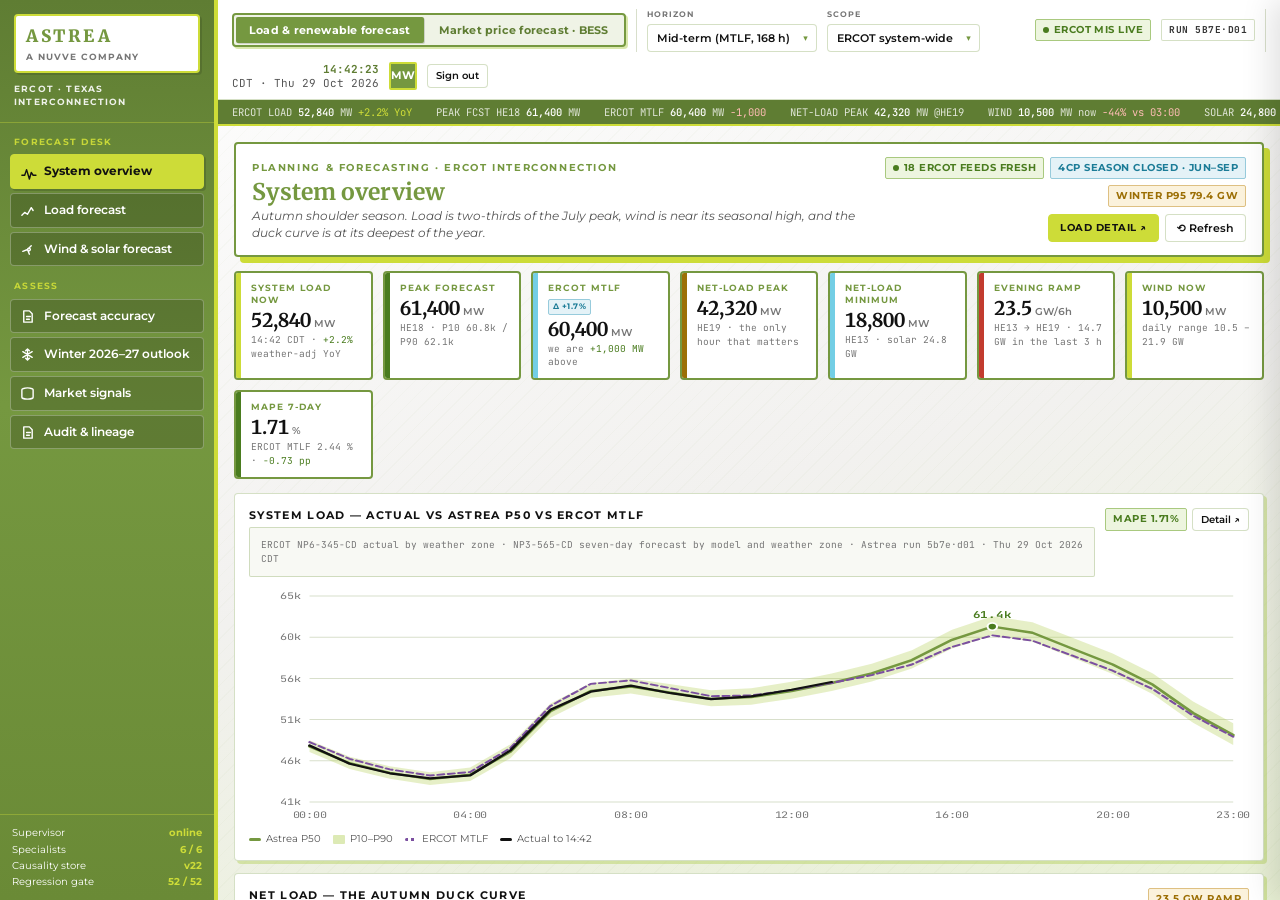
==== commit 27f11dff: "Add files via upload" ====
--- a/index.html
+++ b/index.html
@@ -1,7 +1,7 @@
 <!doctype html><html lang="en"><head><meta charset="utf-8"><meta name="viewport" content="width=device-width,initial-scale=1">
-<meta name="description" content="Astrea Co-operative Forecast Desk - load and distributed generation forecasting for Socorro Electric Cooperative.">
+<meta name="description" content="Astrea ERCOT Desk">
 <meta name="robots" content="noindex,nofollow">
-<meta name="color-scheme" content="light"><title>Astrea Co-op Forecast Desk</title>
+<meta name="color-scheme" content="light"><title>Astrea ERCOT Desk</title>
 <style>
 @import url('https://fonts.googleapis.com/css2?family=Merriweather:wght@700;900&family=Montserrat:ital,wght@0,400;0,500;0,600;0,700;1,400&family=JetBrains+Mono:wght@400;500;700&display=swap');
 
@@ -342,66 +342,6 @@
   font-size:10.5px;color:#6E4F04;line-height:1.6;margin:0}
 .callout.info{border-left-color:var(--cyan-dk);background:var(--info-bg);color:#115A6E}
 .callout.ok{border-left-color:var(--pos);background:var(--pos-bg);color:#33590F}
-
-/* ---------- co-op demo additions ---------- */
-.chatwrap{display:flex;flex-direction:column;height:clamp(520px,calc(100vh - 230px),900px);min-height:0}
-.cbody{flex:1 1 auto;min-height:0;overflow-y:auto;padding:4px 2px 12px}
-.msg{margin-bottom:16px;max-width:100%}
-.msg .who{display:flex;align-items:center;gap:6px;margin-bottom:5px;font-size:8.5px;letter-spacing:.13em;
-  text-transform:uppercase;font-weight:700;color:var(--ink-4)}
-.msg.u .bub{background:var(--well-2);border:1px solid var(--line-2);border-radius:var(--r);
-  padding:10px 12px;font-size:12px;color:var(--ink)}
-.msg.a .bub{background:#fff;border:1px solid var(--line-2);border-left:3px solid var(--lime);
-  border-radius:var(--r);padding:12px 13px;font-size:12px;color:var(--ink-2);line-height:1.65;box-shadow:var(--sh)}
-.msg.a .bub b{color:var(--ink)}
-.msg.a .bub .hl{font-family:var(--ff-m);color:var(--green-dk);font-weight:500}
-.msg.a .bub ul{margin:8px 0;padding-left:17px}
-.msg.a .bub li{margin-bottom:5px}
-.route{display:flex;gap:5px;flex-wrap:wrap;align-items:center;margin-bottom:10px;padding-bottom:9px;border-bottom:1px dashed var(--line-2)}
-.route .arw{color:var(--ink-4);font-size:9px}
-.cites{margin-top:11px;padding-top:9px;border-top:1px dashed var(--line-2)}
-.cites .ttl{font-size:8.5px;letter-spacing:.14em;text-transform:uppercase;color:var(--ink-4);font-weight:700;margin-bottom:6px}
-.cite{display:flex;gap:6px;font-size:10px;color:var(--ink-4);font-family:var(--ff-m);margin-bottom:4px;line-height:1.5}
-.cite>span:first-child{color:var(--cyan-dk);flex:none}
-.cite>span:last-child{min-width:0;overflow-wrap:anywhere}
-.thinking{display:flex;gap:6px;align-items:center;font-size:11px;color:var(--ink-4);padding:8px 0}
-.thinking .d{width:6px;height:6px;border-radius:50%;background:var(--green);animation:bnc 1.2s infinite}
-.thinking .d:nth-child(2){animation-delay:.15s}.thinking .d:nth-child(3){animation-delay:.3s}
-@keyframes bnc{0%,60%,100%{transform:translateY(0);opacity:.4}30%{transform:translateY(-4px);opacity:1}}
-.chips{display:flex;gap:6px;flex-wrap:wrap;padding:10px 0 0;border-top:1px solid var(--line)}
-.chip{font-size:11px;padding:7px 10px;border-radius:var(--r);border:1px solid var(--line-2);background:#fff;
-  color:var(--ink-2);cursor:pointer;transition:.12s;text-align:left;font-weight:500}
-.chip:hover{border-color:var(--green);background:var(--well-2);color:var(--ink)}
-.chip.on{background:var(--green);border-color:var(--green);color:#fff;font-weight:600}
-.composer{display:flex;gap:8px;align-items:flex-end;padding-top:10px}
-.composer textarea{flex:1;background:var(--well);border:1px solid var(--line-2);border-radius:var(--r);
-  padding:10px 11px;font-size:12px;resize:none;height:42px;color:var(--ink);font-family:var(--ff-u)}
-.composer textarea:focus{outline:none;border-color:var(--green);background:#fff}
-.scnbar{display:flex;align-items:center;gap:9px;flex-wrap:wrap;background:var(--warn-bg);
-  border:1px solid #DEC082;border-left:4px solid var(--warn);border-radius:var(--r);padding:9px 12px;margin-bottom:12px}
-.scnbar.base{background:var(--pos-bg);border-color:#A9C97F;border-left-color:var(--pos)}
-.scnbar .t{font-size:11.5px;color:var(--ink-2)}
-.scnbar .t b{color:var(--ink)}
-.toggle{display:inline-flex;align-items:center;gap:7px;cursor:pointer;font-size:11px;font-weight:600;color:var(--ink-2);
-  background:#fff;border:1px solid var(--line-2);border-radius:var(--r);padding:6px 10px;transition:.12s}
-.toggle:hover{border-color:var(--green)}
-.toggle.on{background:var(--green);border-color:var(--green);color:#fff}
-.toggle .sw{width:26px;height:14px;border-radius:8px;background:var(--line);position:relative;transition:.15s;flex:none}
-.toggle .sw::after{content:"";position:absolute;top:2px;left:2px;width:10px;height:10px;border-radius:50%;background:#fff;transition:.15s}
-.toggle.on .sw{background:var(--lime)}
-.toggle.on .sw::after{left:14px;background:#111}
-.bigstat{display:flex;align-items:baseline;gap:8px;flex-wrap:wrap}
-.bigstat .n{font-family:var(--ff-d);font-weight:700;font-size:30px;line-height:1}
-.bigstat .u{font-size:12px;color:var(--ink-4);font-weight:600}
-.cmp{display:grid;grid-template-columns:1fr auto 1fr;gap:10px;align-items:center;margin:10px 0}
-.cmp .side{text-align:center;padding:11px 9px;border-radius:var(--r);border:1px solid var(--line-2);background:var(--well)}
-.cmp .side.win{border:2px solid var(--green);background:var(--pos-bg)}
-.cmp .side .l{font-size:8.5px;letter-spacing:.12em;text-transform:uppercase;font-weight:700;color:var(--ink-4)}
-.cmp .side .v{font-family:var(--ff-d);font-weight:700;font-size:23px;margin-top:4px}
-.cmp .side .s{font-size:9.5px;color:var(--ink-4);margin-top:2px;font-family:var(--ff-m)}
-.cmp .vs{font-size:9px;letter-spacing:.1em;text-transform:uppercase;color:var(--ink-4);font-weight:700}
-.pend{display:inline-flex;align-items:center;gap:5px;font-size:9px;letter-spacing:.09em;text-transform:uppercase;
-  font-weight:700;padding:3px 7px;border-radius:2px;background:#EEE;border:1px dashed #BBB;color:#666}
 </style></head><body>
 
 <div class="app">
@@ -411,34 +351,33 @@
         <p class="lg">ASTREA</p>
         <p class="sb">a Nuvve company</p>
       </div>
-      <p class="iso">Co-operative forecast desk</p>
+      <p class="iso">ERCOT · Texas interconnection</p>
     </div>
     <div class="rail-scroll" id="railNav"></div>
     <div class="rail-foot">
       <div class="row"><span>Supervisor</span><b>online</b></div>
       <div class="row"><span>Specialists</span><b>6 / 6</b></div>
-      <div class="row"><span>Causality store</span><b id="rfCaus">v6</b></div>
-      <div class="row"><span>Data vintage</span><b>2023 – 2026</b></div>
+      <div class="row"><span>Causality store</span><b id="rfCaus">v22</b></div>
+      <div class="row"><span>Regression gate</span><b>52 / 52</b></div>
     </div>
   </aside>
 
   <div class="main">
     <header class="topbar">
       <div class="tb-row">
-        <div class="fld"><label>Co-operative</label><div class="selwrap">
-          <select class="sel" id="selCoop" style="min-width:270px"></select></div></div>
-        <div class="fld"><label>Scope</label><div class="selwrap">
-          <select class="sel" id="selSub" style="min-width:186px"></select></div></div>
-        <div class="fld"><label>Horizon</label><div class="selwrap">
-          <select class="sel" id="selHz" style="min-width:196px"></select></div></div>
+        <div class="modeswitch" id="modeSwitch">
+          <button data-mode="load">Load &amp; renewable forecast</button>
+          <button data-mode="price">Market price forecast · BESS</button>
+        </div>
         <div class="tb-div"></div>
-        <div class="fld"><label>Active scenario</label>
-          <div class="segs" id="segScn"></div></div>
+        <div id="modeCtl" class="tb-row" style="gap:10px"></div>
         <div class="tb-sp"></div>
-        <span class="pill ok"><i class="dot live"></i> FORECAST CURRENT</span>
+        <span class="pill ok"><i class="dot live"></i> ERCOT MIS LIVE</span>
+        <span class="pill mono" id="pillRun">run 5b7e·d01</span>
         <div class="tb-div"></div>
-        <div class="clock"><b id="clkT">09:14:22</b><br><span>MDT · Thu 29 Oct 2026</span></div>
-        <div class="avatar" title="Socorro Electric Cooperative">SEC</div>
+        <div class="clock"><b id="clkT">14:42:08</b><br><span>CDT · Thu 29 Oct 2026</span></div>
+        <div class="avatar" title="Marcus Whitfield">MW</div>
+        <a class="btn sm" href="/api/logout" title="End this session" style="text-decoration:none">Sign out</a>
       </div>
     </header>
 
@@ -459,150 +398,183 @@
 
 <script>
 /* =================================================================
-   ASTREA · CO-OPERATIVE FORECAST DESK
-   Configured for Socorro Electric Cooperative (SEC), central New Mexico.
-   Substation peaks are SEC-reported 2023 figures. Everything derived from
-   them is labelled on the Data & provenance screen.
+   ASTREA · ERCOT DESK
+   Operating day Thu 29 Oct 2026. DAM settlement point prices and DAM
+   clearing prices for capacity are the values ERCOT published for this
+   operating day; load, wind and solar shapes are calibrated to late-
+   October 2026 weekly averages. Provenance screen labels every figure.
    ================================================================= */
 const $=(s,r)=>(r||document).querySelector(s), $$=(s,r)=>[...(r||document).querySelectorAll(s)];
-const fmt=(n,d)=>Number(n).toLocaleString('en-US',{minimumFractionDigits:d===undefined?0:d,maximumFractionDigits:d===undefined?0:d});
-const MW=(n,d)=>fmt(n,d===undefined?1:d);
+const fmt=(n,d)=>Number(n).toLocaleString('en-US',{minimumFractionDigits:d||0,maximumFractionDigits:d||0});
+const usd=n=>(n<0?'−$':'$')+fmt(Math.abs(n));
 const H=n=>String(n).padStart(2,'0')+':00';
 const HE=n=>'HE'+String(n+1).padStart(2,'0');
+
 const AGENTS={sup:['Supervisor',''],mi:['Market Intelligence','mi'],dq:['Data Query','dq'],
   sg:['Signal / Causality','sg'],sc:['Scenario','sc'],op:['Optimization','op'],mo:['Monitor','mo']};
 const AG=k=>'<span class="agent-chip '+AGENTS[k][1]+'">'+AGENTS[k][0]+'</span>';
 
-/* ══════════ CO-OP PROFILE ══════════ */
-const COOPS=[
- {id:'sec',n:'Socorro Electric Cooperative',loc:'Socorro, NM',on:true},
- {id:'cnm',n:'Central New Mexico Electric Co-op',loc:'Mountainair, NM',on:false},
- {id:'oce',n:'Otero County Electric Co-op',loc:'Cloudcroft, NM',on:false},
- {id:'sie',n:'Sierra Electric Co-op',loc:'Elephant Butte, NM',on:false},
- {id:'col',n:'Columbus Electric Co-op',loc:'Deming, NM',on:false},
- {id:'jem',n:'Jemez Mountains Electric Co-op',loc:'Española, NM',on:false}];
-
-/* SEC substations — 2023 peak loads as reported by the co-operative.
-   These are individual, non-coincident peaks. They do not sum to a system peak. */
-const SUBS=[
- {c:'SOC69', n:'Socorro 69 kV',   pk2023:16.400,share:.434,mape:3.8,note:'Largest. Municipal, institutional and commercial core.'},
- {c:'SOC25', n:'Socorro 24.9 kV', pk2023:11.500,share:.305,mape:4.0,note:'New Mexico Tech campus, water and wastewater.'},
- {c:'SPRG',  n:'Springerville',   pk2023: 4.200,share:.111,mape:5.6,note:'Dispersed rural and agricultural.'},
- {c:'BERN',  n:'Bernardo',        pk2023: 2.900,share:.077,mape:6.1,note:'Agricultural, irrigation-driven in season.'},
- {c:'BURR',  n:'Burris',          pk2023: 2.500,share:.066,mape:6.4,note:'Rural residential and small commercial.'},
- {c:'BORD',  n:'Borderland',      pk2023: 0.252,share:.007,mape:9.2,note:'Very small. Noise dominates the relative error.'}];
-const SUM_PEAKS=SUBS.reduce((a,b)=>a+b.pk2023,0);           /* 37.752 MW */
-const DIVERSITY=0.84;                                        /* modelled */
-const COINCIDENT=+(SUM_PEAKS*DIVERSITY).toFixed(1);          /* ≈ 31.7 MW */
-
-/* ══════════ TODAY · Thu 29 Oct 2026 · hourly MW ══════════ */
-const SEC={
- load:[13.2,12.6,12.2,12.0,11.9,12.4,14.1,16.2,16.8,16.1,15.4,15.0,
-       15.2,15.6,16.0,16.4,17.1,18.3,19.8,19.5,18.4,17.0,15.4,14.0],
- actual:[13.3,12.5,12.3,12.1,11.8,12.5,14.3,16.0,16.9,null,null,null,
-       null,null,null,null,null,null,null,null,null,null,null,null],
- /* seasonal naive: same hour, same weekday, previous week */
- naiveWk:[14.1,13.4,12.8,12.5,12.4,13.0,15.2,17.6,17.9,16.8,15.9,15.3,
-       15.4,15.9,16.6,17.3,18.2,19.8,21.4,20.9,19.4,17.8,16.1,14.6],
- /* solar: NM Tech 664 kW carport plus modelled distributed rooftop ≈ 1.20 MW */
- solar:[0,0,0,0,0,0,0,0.05,0.42,0.88,1.24,1.45,1.55,1.50,1.33,1.02,0.58,0.14,0.01,0,0,0,0,0],
- temp:[44,42,41,40,39,39,42,48,55,61,66,69,71,72,72,71,68,63,57,53,50,48,46,45],
- dew:[28,28,27,27,26,26,27,29,30,30,29,28,27,26,26,27,28,30,31,31,30,29,29,28],
- /* daily peak: 7 days back, today, 13 forward */
- days:['22 Oct','23 Oct','24 Oct','25 Oct','26 Oct','27 Oct','28 Oct','29 Oct',
-       '30 Oct','31 Oct','1 Nov','2 Nov','3 Nov','4 Nov','5 Nov','6 Nov','7 Nov','8 Nov','9 Nov','10 Nov','11 Nov'],
- dayPk:[20.4,19.1,18.2,17.6,19.9,20.8,20.1,19.8,19.4,18.1,17.3,19.6,20.9,21.4,20.8,19.9,21.8,23.2,22.6,21.1,20.4],
- dayLo:[null,null,null,null,null,null,null,19.2,18.6,17.2,16.3,18.5,19.7,20.1,19.4,18.5,20.2,21.3,20.7,19.3,18.6],
- dayHi:[null,null,null,null,null,null,null,20.4,20.3,19.1,18.4,20.8,22.2,22.8,22.3,21.4,23.5,25.2,24.6,23.0,22.3],
- dayAct:[20.6,19.0,18.0,17.9,20.1,20.6,20.3,null,null,null,null,null,null,null,null,null,null,null,null,null,null],
- today:7,
- /* accuracy over the 7-day retrospective window */
- mapeAstrea:[3.6,4.4,3.9,5.1,3.8,4.2,3.7],
- mapeNaiveWk:[9.8,13.1,10.4,15.6,9.2,11.8,10.1],
- mapeNaiveYr:[13.2,16.8,14.1,19.2,12.4,15.1,13.0]
+/* ══════════ DAM SETTLEMENT POINT PRICES · 29 Oct 2026 · $/MWh ══════════
+   Anchored on ERCOT's published DAM SPP display for this operating day. */
+const HUBS={
+ HB_NORTH:{n:'HB_NORTH',da:[26.66,26.40,26.85,27.27,29.10,33.40,38.28,42.60,45.20,41.80,38.20,36.09,
+   35.40,35.90,36.80,41.50,50.14,52.84,48.90,43.46,43.10,42.90,39.20,34.93]},
+ HB_HOUSTON:{n:'HB_HOUSTON',da:[26.79,26.60,26.95,27.16,29.00,32.80,36.80,41.20,44.07,42.60,41.10,39.74,
+   39.90,40.60,41.27,45.30,51.75,51.74,48.20,42.68,42.50,42.32,38.90,34.77]},
+ HB_SOUTH:{n:'HB_SOUTH',da:[27.30,27.00,27.50,27.88,29.80,34.20,40.61,44.20,46.13,42.10,38.40,36.86,
+   34.90,33.80,33.21,38.40,45.64,46.12,43.70,40.60,40.10,39.39,36.70,33.35]},
+ HB_WEST:{n:'HB_WEST',da:[28.48,28.10,28.30,28.64,30.60,35.10,40.14,44.90,47.79,44.20,41.00,39.35,
+   38.60,39.80,41.39,45.60,54.53,57.16,52.10,45.68,45.00,44.01,40.30,35.65]}
 };
-SEC.netLoad=SEC.load.map((v,i)=>+(v-SEC.solar[i]).toFixed(2));
-
-/* ══════════ SUPPLY POSITION ══════════ */
-const SUPPLY={
- schedule:20.0,            /* assumed firm purchase schedule — SEC to confirm with Tri-State */
- bessMW:5, bessMWh:20,     /* PROPOSED, not an operating asset */
- bessOn:false
+/* Real-time forecast = DA shape with the autumn RT dispersion ERCOT shows:
+   deeper midday troughs (solar), sharper evening ramp, occasional negatives. */
+const RTADJ=[-2.6,-3.1,-2.8,-2.4,-1.5,0.8,3.4,5.1,2.2,-3.6,-7.4,-10.1,
+  -11.6,-10.8,-8.2,-2.1,7.4,10.9,5.8,1.4,0.5,-0.7,-1.9,-2.6];
+Object.values(HUBS).forEach(h=>{ h.rt=h.da.map((v,i)=>+(v+RTADJ[i]).toFixed(2)); });
+
+/* ══════════ DAM CLEARING PRICES FOR CAPACITY · 29 Oct 2026 · $/MW-h ══════════ */
+const AS={
+ 'REG-UP'  :{k:'REG-UP',  full:'Regulation Up',            prob:.72,
+   p:[1.36,1.30,1.22,1.18,1.14,1.12,1.05,1.00,1.20,1.38,1.44,1.49,1.05,0.42,0.18,0.18,0.18,0.22,0.34,0.49,1.40,2.56,3.10,2.23]},
+ 'REG-DOWN':{k:'REG-DOWN',full:'Regulation Down',          prob:.78,
+   p:[0.13,0.11,0.10,0.08,0.22,0.51,0.84,1.03,1.10,0.96,0.92,0.89,1.24,1.61,1.89,2.40,2.98,1.85,0.80,0.49,2.10,5.21,3.89,0.55]},
+ 'RRS'     :{k:'RRS',     full:'Responsive Reserve Service',prob:.55,
+   p:[0.22,0.21,0.20,0.19,0.18,0.18,0.16,0.15,0.13,0.11,0.10,0.10,0.10,0.10,0.10,0.10,0.11,0.14,0.26,0.49,0.95,1.56,2.43,1.82]},
+ 'ECRS'    :{k:'ECRS',    full:'ERCOT Contingency Reserve Service',prob:.45,
+   p:[0.95,0.70,0.48,0.32,0.25,0.22,0.24,0.25,0.22,0.17,0.15,0.14,0.14,0.14,0.14,0.15,0.15,0.20,0.38,0.65,1.30,2.51,2.68,1.94]},
+ 'NON-SPIN':{k:'NON-SPIN',full:'Non-Spinning Reserve Service',prob:.30,
+   p:[4.54,3.80,2.60,1.90,1.45,1.24,3.20,6.58,4.10,1.60,0.55,0.30,0.29,0.29,0.29,0.30,0.30,0.42,1.90,11.37,15.40,18.11,16.61,12.83]}
 };
 
-/* ══════════ SCENARIOS ══════════ */
-const COMPRESSOR=[0.92,0.92,0.91,0.91,0.92,0.93,0.94,0.94,0.93,0.92,0.91,0.90,
-                  0.90,0.91,0.92,0.93,0.94,0.94,0.93,0.92,0.92,0.92,0.92,0.92];
-const EVLOAD   =[0.14,0.12,0.09,0.06,0.05,0.05,0.07,0.10,0.14,0.18,0.21,0.24,
-                 0.26,0.25,0.23,0.22,0.24,0.28,0.33,0.38,0.36,0.30,0.24,0.18];
-const DT_HOT   =[-0.42,-0.45,-0.47,-0.48,-0.46,-0.41,-0.38,-0.30,-0.14,0.10,0.28,0.44,
-                 0.58,0.72,0.84,0.93,0.99,1.04,1.02,0.92,0.74,0.56,0.32,0.05];
-const Z=new Array(24).fill(0);
-const SCENARIOS={
- base:{id:'base',label:'Base case',short:'Base',d:Z,
-   blurb:'The forecast as issued this morning, with no perturbation applied.'},
- hot:{id:'hot',label:'+5 °F across the day',short:'+5 °F',d:DT_HOT,
-   blurb:'Every hourly temperature raised 5 °F, with the load response taken from SEC\'s own fitted temperature curve.'},
- newload:{id:'newload',label:'1 MW compressor station + EV charging',short:'New load',
-   d:COMPRESSOR.map((v,i)=>+(v+EVLOAD[i]).toFixed(2)),
-   blurb:'A 1 MW electric-drive compressor station at 92 % load factor, plus a modelled EV charging profile.'},
- both:{id:'both',label:'+5 °F and the new load together',short:'Both',
-   d:DT_HOT.map((v,i)=>+(v+COMPRESSOR[i]+EVLOAD[i]).toFixed(2)),
-   blurb:'Both perturbations applied at once — the planning case that matters.'}
+/* ══════════ LOAD, WIND, SOLAR · 29 Oct 2026 · MW ══════════ */
+const GRID={
+ loadP50:[47800,45900,44800,44100,44600,47200,51800,54100,54600,53900,53200,53400,
+   54100,55000,56100,57600,59900,61400,60700,58900,57100,54800,51600,49100],
+ loadAct:[47910,45840,44760,44180,44520,47340,51960,54020,54710,53840,53160,53480,
+   54240,55120,null,null,null,null,null,null,null,null,null,null],
+ mtlf:[48300,46400,45200,44500,44900,47600,52400,54900,55300,54400,53500,53600,
+   54200,55000,55900,57100,59100,60400,59800,58100,56400,54300,51300,48900],
+ wind:[18600,19200,19800,20100,19700,18900,17400,15800,14100,12600,11400,10800,
+   10500,10900,11800,13200,14900,16600,18200,19600,20800,21600,21900,20400],
+ windF:[18100,18700,19400,19900,19500,18400,16900,15200,13600,12200,11100,10600,
+   10400,10800,11600,12900,14400,16100,17700,19100,20300,21100,21400,20000],
+ solar:[0,0,0,0,0,0,480,4900,12400,18600,22400,24300,24800,23900,21300,16800,10200,3100,180,0,0,0,0,0],
+ solarF:[0,0,0,0,0,0,520,5200,12900,19100,22900,24600,25000,23600,20800,16100,9600,2800,150,0,0,0,0,0],
+ prc:[14900,15300,15600,15800,15500,14800,13600,12900,13400,14200,14900,15300,
+   15600,15400,14900,13800,11600,10200,10700,11900,12800,13600,14300,14700],
+ zones:[
+  {c:'NORTH_C', n:'North Central',mw:17192,sh:28,t:78,dp:61,mae:1.4,tr:'+2.6%',st:'KDFW · KDAL'},
+  {c:'COAST',   n:'Coast',        mw:15964,sh:26,t:82,dp:70,mae:1.6,tr:'+1.9%',st:'KIAH · KHOU'},
+  {c:'SOUTH_C', n:'South Central',mw: 7368,sh:12,t:80,dp:64,mae:1.8,tr:'+3.1%',st:'KAUS · KSAT'},
+  {c:'SOUTHERN',n:'South',        mw: 6140,sh:10,t:83,dp:68,mae:2.1,tr:'+2.0%',st:'KCRP · KBRO'},
+  {c:'FAR_WEST',n:'Far West',     mw: 5526,sh: 9,t:74,dp:42,mae:3.6,tr:'+10.8%',st:'KMAF · KINK'},
+  {c:'EAST',    n:'East',         mw: 3070,sh: 5,t:79,dp:67,mae:2.4,tr:'+1.5%',st:'KTYR · KLFK'},
+  {c:'WEST',    n:'West',         mw: 3070,sh: 5,t:75,dp:46,mae:3.2,tr:'+7.4%',st:'KABI · KSJT'},
+  {c:'NORTH',   n:'North',        mw: 3070,sh: 5,t:73,dp:48,mae:2.9,tr:'+4.0%',st:'KLBB · KAMA'}],
+ drivers:[
+  {k:'Calendar base (Thu, wk 44)',v:44600,w:72,src:'Lagged load · 3-yr same-DOW panel'},
+  {k:'Cooling response (dry bulb)',v:6900,w:31,src:'46-station pop-weighted · 79 °F system'},
+  {k:'Evening lighting + ramp',  v:4100,w:19,src:'Sunset 18:41 CDT · DST ends 01 Nov'},
+  {k:'Large flexible load',      v:3900,w:18,src:'FAR_WEST + WEST officer-letter loads'},
+  {k:'Dew point / latent load',  v:1200,w: 6,src:'ASOS dew point 42–70 °F, dry in the west'},
+  {k:'BTM solar offset',         v:-700,w:-4,src:'Distributed PV at 17:00 CDT sun angle'},
+  {k:'Heating degree hours',     v: 400,w: 2,src:'First HDD of the season in the Panhandle'}]
 };
-let SCN='base';
-
-function run(scn){
-  const s=SCENARIOS[scn||SCN];
-  const load=SEC.load.map((v,i)=>+(v+s.d[i]).toFixed(2));
-  const net=load.map((v,i)=>+(v-SEC.solar[i]).toFixed(2));
-  const sched=new Array(24).fill(SUPPLY.schedule);
-  /* proposed BESS: shave the shortfall, recharge in the deepest net-load hours */
-  let bess=new Array(24).fill(0), served=net.slice();
-  if(SUPPLY.bessOn){
-    let energy=SUPPLY.bessMWh;
-    const order=net.map((v,i)=>({i,gap:v-SUPPLY.schedule})).filter(x=>x.gap>0).sort((a,b)=>b.gap-a.gap);
-    for(const o of order){
-      if(energy<=0)break;
-      const d=Math.min(o.gap,SUPPLY.bessMW,energy);
-      bess[o.i]=+d.toFixed(2); energy-=d; served[o.i]=+(net[o.i]-d).toFixed(2);
-    }
-    /* Recharge in the midday solar window first, then the overnight trough, and
-       at half rated power so the charge spreads instead of spiking one hour. */
-    const used=SUPPLY.bessMWh-energy;
-    const rate=SUPPLY.bessMW/2;
-    const ch=net.map((v,i)=>({i,v,rank:v-(i>=9&&i<=16?3.5:0)}))
-                .filter(x=>bess[x.i]===0).sort((a,b)=>a.rank-b.rank);
-    let need=used/0.88;
-    for(const c of ch){ if(need<=0.01)break;
-      const amt=Math.min(rate,need,Math.max(0,SUPPLY.schedule-net[c.i]-1.5));
-      if(amt<=0.05)continue;
-      bess[c.i]=-(+amt.toFixed(2)); need-=amt; served[c.i]=+(net[c.i]+amt).toFixed(2);
+GRID.netLoad=GRID.loadP50.map((v,i)=>v-GRID.wind[i]-GRID.solar[i]);
+GRID.loadP10=GRID.loadP50.map((v,i)=>Math.round(v-(620+i*22)));
+GRID.loadP90=GRID.loadP50.map((v,i)=>Math.round(v+(700+i*28)));
+GRID.windP10=GRID.wind.map(v=>Math.round(v*0.80-500));
+GRID.windP90=GRID.wind.map(v=>Math.round(v*1.19+600));
+
+/* ══════════ BESS REVENUE ENGINE ══════════
+   Real optimisation over the selected hub's curve. Not a lookup table:
+   change power, duration, hub or strategy and every number below moves. */
+const BESS={mw:100,dur:2,hub:'HB_NORTH',strategy:'co',curve:'da'};
+const RTE=0.86, DEG_PER_MWH=4.20, AS_HEADROOM=0.80;
+
+function bestCycle(px,D,used,earliest){
+  let best=null;
+  for(let c=earliest||0;c+D<=24;c++){
+    if(used.slice(c,c+D).some(Boolean))continue;
+    const cost=px.slice(c,c+D).reduce((a,b)=>a+b,0)/RTE;
+    for(let d=c+D;d+D<=24;d++){
+      if(used.slice(d,d+D).some(Boolean))continue;
+      const rev=px.slice(d,d+D).reduce((a,b)=>a+b,0);
+      const m=rev-cost;
+      if(!best||m>best.margin)best={margin:m,c,d,rev,cost};
     }
   }
-  const short=served.map((v,i)=>Math.max(0,+(v-SUPPLY.schedule).toFixed(2)));
-  const shortRaw=net.map(v=>Math.max(0,+(v-SUPPLY.schedule).toFixed(2)));
-  return {s,load,net,sched,bess,served,short,shortRaw,
-    peak:Math.max(...load), peakH:load.indexOf(Math.max(...load)),
-    netPeak:Math.max(...net), netPeakH:net.indexOf(Math.max(...net)),
-    basePeak:Math.max(...SEC.load),
-    dPeak:+(Math.max(...load)-Math.max(...SEC.load)).toFixed(2),
-    energy:+load.reduce((a,b)=>a+b,0).toFixed(0),
-    dEnergy:+(load.reduce((a,b)=>a+b,0)-SEC.load.reduce((a,b)=>a+b,0)).toFixed(0),
-    shortMW:Math.max(...short), shortMWh:+short.reduce((a,b)=>a+b,0).toFixed(1),
-    shortHrs:short.filter(v=>v>0).length,
-    rawMW:Math.max(...shortRaw), rawMWh:+shortRaw.reduce((a,b)=>a+b,0).toFixed(1),
-    bessMWh:+bess.filter(v=>v>0).reduce((a,b)=>a+b,0).toFixed(1)};
+  return best;
 }
-let R=run();
-
-/* ══════════ CHART ══════════ */
+function runBESS(){
+  const P=BESS.mw, D=BESS.dur, E=P*D;
+  const px=HUBS[BESS.hub][BESS.curve].slice();
+  const used=new Array(24).fill(false);
+  const sched=new Array(24).fill(null);
+  const cycles=[];
+  const bestEV=h=>{let m=0;for(const k in AS){const e=AS[k].p[h]*AS[k].prob;if(e>m)m=e;}return m;};
+  let earliest=0;
+  for(let n=0;n<2;n++){
+    const b=bestCycle(px,D,used,earliest);
+    if(!b)break;
+    // a cycle must clear degradation AND the ancillary revenue it displaces
+    const marginUSD=b.margin*P;
+    const degUSD=E*DEG_PER_MWH;
+    let foregone=0;
+    if(BESS.strategy==='co'){
+      for(let i=b.c;i<b.c+D;i++)foregone+=bestEV(i)*P*AS_HEADROOM;
+      for(let i=b.d;i<b.d+D;i++)foregone+=bestEV(i)*P*AS_HEADROOM;
+    }
+    if(marginUSD<=degUSD+foregone)break;
+    for(let i=b.c;i<b.c+D;i++){used[i]=true;sched[i]='charge';}
+    for(let i=b.d;i<b.d+D;i++){used[i]=true;sched[i]='discharge';}
+    earliest=b.d+D;          // the next cycle cannot start before this one ends
+    cycles.push(b);
+  }
+  const nCyc=cycles.length;
+  const dischargeMWh=nCyc*E, chargeMWh=nCyc*E/RTE;
+  const gross=cycles.reduce((a,b)=>a+b.rev,0)*P;
+  const chargeCost=cycles.reduce((a,b)=>a+b.cost,0)*P;
+  const arb=gross-chargeCost;
+  // ancillary stacking on idle hours
+  const asRows=[]; let asRev=0;
+  if(BESS.strategy==='co'){
+    for(let h=0;h<24;h++){
+      if(sched[h])continue;
+      let win=null;
+      for(const k in AS){
+        const ev=AS[k].p[h]*AS[k].prob;
+        if(!win||ev>win.ev)win={k,ev,mcpc:AS[k].p[h],prob:AS[k].prob};
+      }
+      const mw=P*AS_HEADROOM;
+      const r=win.ev*mw;
+      asRev+=r; sched[h]='as:'+win.k;
+      asRows.push({h,product:win.k,mcpc:win.mcpc,prob:win.prob,mw,rev:r});
+    }
+  }
+  const deg=dischargeMWh*DEG_PER_MWH;
+  const net=arb+asRev-deg;
+  // thresholds
+  const sorted=[...px].sort((a,b)=>a-b);
+  const tb=d=>{const hi=[...px].sort((a,b)=>b-a).slice(0,d).reduce((a,b)=>a+b,0)/d;
+               const lo=sorted.slice(0,d).reduce((a,b)=>a+b,0)/d; return hi-lo;};
+  let soc=10; const socT=sched.map(x=>{
+    if(x==='charge')soc+=90/D; else if(x==='discharge')soc-=90/D;
+    soc=Math.max(10,Math.min(100,soc)); return Math.round(soc);});
+  return {P,D,E,px,sched,cycles,nCyc,arb,gross,chargeCost,asRev,asRows,deg,net,socT,
+    dischargeMWh,chargeMWh,
+    perMWday:net/P, perKWmo:net/P*30.4/1000, perMWyr:net/P*365,
+    tb1:tb(1),tb2:tb(2),tb4:tb(4), tbD:tb(D),
+    efc:dischargeMWh/E};
+}
+let R=runBESS();
+
+/* ══════════ CHARTS ══════════ */
 function chart(o){
   const w=o.w||760,h=o.h||210,pl=o.pl||46,pr=o.pr||12,pt=10,pb=22;
   const iw=w-pl-pr, ih=h-pt-pb;
   let all=[];o.series.forEach(s=>all=all.concat(s.data.filter(v=>v!=null)));
-  if(o.band)all=all.concat(o.band.lo.filter(v=>v!=null),o.band.hi.filter(v=>v!=null));
-  if(o.deficit)all=all.concat(o.deficit.a,o.deficit.b);
+  if(o.band)all=all.concat(o.band.lo,o.band.hi);
   let mn=o.yMin!=null?o.yMin:Math.min(...all), mx=o.yMax!=null?o.yMax:Math.max(...all);
   const sp=(mx-mn)||1; if(o.yMin==null)mn-=sp*.10; if(o.yMax==null)mx+=sp*.12;
   const n=o.series[0].data.length;
@@ -613,31 +585,12 @@
     s+='<line x1="'+pl+'" y1="'+y.toFixed(1)+'" x2="'+(w-pr)+'" y2="'+y.toFixed(1)+'" stroke="#D8DFCB" stroke-width="1"/>';
     s+='<text x="'+(pl-7)+'" y="'+(y+3.3).toFixed(1)+'" text-anchor="end" fill="#767676" font-size="9" font-family="JetBrains Mono,monospace">'+(o.yFmt?o.yFmt(v):Math.round(v))+'</text>';}
   if(mn<0&&mx>0){const z=Y(0);s+='<line x1="'+pl+'" y1="'+z.toFixed(1)+'" x2="'+(w-pr)+'" y2="'+z.toFixed(1)+'" stroke="#9AA394" stroke-width="1.2"/>';}
-  (o.xLabels||[]).forEach(l=>{s+='<text x="'+X(l.i).toFixed(1)+'" y="'+(h-6)+'" text-anchor="middle" fill="'+(l.c||'#767676')+'" font-size="9" font-family="JetBrains Mono,monospace"'+(l.b?' font-weight="700"':'')+'>'+l.t+'</text>';});
-  (o.zones||[]).forEach(z=>{s+='<rect x="'+X(z.a).toFixed(1)+'" y="'+pt+'" width="'+(X(z.b)-X(z.a)).toFixed(1)+'" height="'+ih+'" fill="'+z.c+'" fill-opacity="'+(z.op||.12)+'"/>';
+  (o.xLabels||[]).forEach(l=>{s+='<text x="'+X(l.i).toFixed(1)+'" y="'+(h-6)+'" text-anchor="middle" fill="#767676" font-size="9" font-family="JetBrains Mono,monospace">'+l.t+'</text>';});
+  (o.zones||[]).forEach(z=>{s+='<rect x="'+X(z.a).toFixed(1)+'" y="'+pt+'" width="'+(X(z.b)-X(z.a)).toFixed(1)+'" height="'+ih+'" fill="'+z.c+'" fill-opacity="'+(z.op||.14)+'"/>';
     if(z.t)s+='<text x="'+((X(z.a)+X(z.b))/2).toFixed(1)+'" y="'+(pt+11)+'" text-anchor="middle" fill="'+z.c+'" font-size="8.5" font-weight="700" font-family="JetBrains Mono,monospace">'+z.t+'</text>';});
-  if(o.band){let p='';o.band.hi.forEach((v,i)=>{if(v==null)return;p+=(p?'L':'M')+X(i).toFixed(1)+','+Y(v).toFixed(1)});
-    for(let i=o.band.lo.length-1;i>=0;i--){if(o.band.lo[i]==null)continue;p+='L'+X(i).toFixed(1)+','+Y(o.band.lo[i]).toFixed(1)}
-    if(p)s+='<path d="'+p+'Z" fill="'+(o.band.color||'#ABCA47')+'" fill-opacity="'+(o.band.op||.3)+'"/>';}
-  /* shaded region wherever a exceeds b — the purchase shortfall */
-  if(o.deficit){
-    const A=o.deficit.a,B=o.deficit.b,col=o.deficit.color||'#C23B2E';
-    const cross=(i)=>{const d0=A[i-1]-B[i-1],d1=A[i]-B[i];const t=d0/(d0-d1);return i-1+t;};
-    let i=0;
-    while(i<n){
-      if(A[i]>B[i]){
-        let st=i; while(i<n&&A[i]>B[i])i++;
-        const en=i-1;
-        const x0=st>0?cross(st):st, x1=en<n-1?cross(en+1):en;
-        let p='M'+X(x0).toFixed(1)+','+Y(B[st]+(A[st]-B[st])*0).toFixed(1);
-        p='M'+X(x0).toFixed(1)+','+Y(st>0?(B[st-1]+(B[st]-B[st-1])*(x0-(st-1))):B[st]).toFixed(1);
-        for(let k=st;k<=en;k++)p+='L'+X(k).toFixed(1)+','+Y(A[k]).toFixed(1);
-        p+='L'+X(x1).toFixed(1)+','+Y(en<n-1?(B[en]+(B[en+1]-B[en])*(x1-en)):B[en]).toFixed(1);
-        for(let k=en;k>=st;k--)p+='L'+X(k).toFixed(1)+','+Y(B[k]).toFixed(1);
-        s+='<path d="'+p+'Z" fill="'+col+'" fill-opacity="'+(o.deficit.op||.26)+'" stroke="'+col+'" stroke-width="1" stroke-opacity=".5"/>';
-      } else i++;
-    }
-  }
+  if(o.band){let p='';o.band.hi.forEach((v,i)=>p+=(i?'L':'M')+X(i).toFixed(1)+','+Y(v).toFixed(1));
+    for(let i=o.band.lo.length-1;i>=0;i--)p+='L'+X(i).toFixed(1)+','+Y(o.band.lo[i]).toFixed(1);
+    s+='<path d="'+p+'Z" fill="'+(o.band.color||'#ABCA47')+'" fill-opacity="'+(o.band.op||.30)+'"/>';}
   o.series.forEach(se=>{
     if(se.type==='bar'){const bw=Math.max(2,iw/n*(se.bw||.62));
       se.data.forEach((v,i)=>{if(v==null||v===0)return;const y0=Y(Math.max(0,mn)),y1=Y(v);
@@ -649,12 +602,10 @@
     let p='',brk=true;
     se.data.forEach((v,i)=>{if(v==null){brk=true;return}p+=(brk?'M':'L')+X(i).toFixed(1)+','+Y(v).toFixed(1);brk=false;});
     s+='<path d="'+p+'" fill="none" stroke="'+se.color+'" stroke-width="'+(se.w||2)+'"'+(se.dash?' stroke-dasharray="'+se.dash+'"':'')+' stroke-linejoin="round" stroke-linecap="round"/>';
-    if(se.dots)se.data.forEach((v,i)=>{if(v!=null)s+='<circle cx="'+X(i).toFixed(1)+'" cy="'+Y(v).toFixed(1)+'" r="2.3" fill="'+se.color+'"/>';});
+    if(se.dots)se.data.forEach((v,i)=>{if(v!=null)s+='<circle cx="'+X(i).toFixed(1)+'" cy="'+Y(v).toFixed(1)+'" r="2.2" fill="'+se.color+'"/>';});
   });
   (o.marks||[]).forEach(m=>{s+='<line x1="'+X(m.i).toFixed(1)+'" y1="'+pt+'" x2="'+X(m.i).toFixed(1)+'" y2="'+(pt+ih)+'" stroke="'+m.c+'" stroke-width="1.2" stroke-dasharray="3 3"/>'+
     '<text x="'+(X(m.i)+4).toFixed(1)+'" y="'+(pt+10)+'" fill="'+m.c+'" font-size="9" font-weight="700" font-family="JetBrains Mono,monospace">'+m.t+'</text>';});
-  (o.hlines||[]).forEach(l=>{s+='<line x1="'+pl+'" y1="'+Y(l.v).toFixed(1)+'" x2="'+(w-pr)+'" y2="'+Y(l.v).toFixed(1)+'" stroke="'+l.c+'" stroke-width="'+(l.w||1.8)+'"'+(l.dash?' stroke-dasharray="'+l.dash+'"':'')+'/>'+
-    (l.t?'<text x="'+(pl+6)+'" y="'+(Y(l.v)-5).toFixed(1)+'" fill="'+l.c+'" font-size="9" font-weight="700" font-family="JetBrains Mono,monospace">'+l.t+'</text>':'');});
   (o.pts||[]).forEach(q=>{s+='<circle cx="'+X(q.i).toFixed(1)+'" cy="'+Y(q.v).toFixed(1)+'" r="3.6" fill="'+q.c+'" stroke="#fff" stroke-width="1.6"/>';
     if(q.t)s+='<text x="'+X(q.i).toFixed(1)+'" y="'+(Y(q.v)-9).toFixed(1)+'" text-anchor="middle" fill="'+q.c+'" font-size="9.5" font-weight="700" font-family="JetBrains Mono,monospace">'+q.t+'</text>';});
   return s+'</svg>';
@@ -666,792 +617,963 @@
 const hero=o=>'<div class="hero"><div><p class="kicker">'+o.kick+'</p><h1>'+o.h+'</h1><p class="tag">'+o.tag+'</p></div>'
  +'<div class="hero-r"><div class="pr">'+(o.pills||[]).join('')+'</div>'
  +(o.btns?'<div style="display:flex;gap:6px">'+o.btns+'</div>':'')+'</div></div>';
-const kpi=o=>'<div class="kpi '+(o.acc?'acc-'+o.acc:'')+'" data-act="audit" data-t="'+o.k+'">'
+const kpi=o=>'<div class="kpi '+(o.acc?'acc-'+o.acc:'')+'" data-act="audit" data-run="'+(o.run||'run 5b7e·d01')+'" data-t="'+o.k+'">'
  +'<p class="k">'+o.k+(o.badge?'<span class="pill '+(o.bc||'')+'" style="font-size:8px;padding:1px 4px">'+o.badge+'</span>':'')+'</p>'
  +'<p class="v">'+o.v+(o.u?'<small>'+o.u+'</small>':'')+'</p><p class="s">'+(o.s||'')+'</p></div>';
-const card=(b,c)=>'<div class="card '+(c||'')+'">'+b+'</div>';
+const card=(body,cls)=>'<div class="card '+(cls||'')+'">'+body+'</div>';
 const rule=(t,r)=>'<p class="sect">'+t+(r?'<span class="r">'+r+'</span>':'')+'</p>';
-const chartCard=o=>card('<div class="chart-hd"><div><h3>'+o.t+'</h3><p class="src">'+o.src+'</p></div>'
+const chartCard=(o)=>card('<div class="chart-hd"><div><h3>'+o.t+'</h3><p class="src">'+o.src+'</p></div>'
  +'<div style="display:flex;gap:5px;flex-wrap:wrap">'+(o.pills||[]).join('')+'</div></div>'+o.svg+(o.leg||'')
  +(o.extra||'')+(o.note?'<p class="note">'+o.note+'</p>':''),o.cls);
-function tbl(head,rows){
+function tbl(head,rows,cls){
  return '<div class="tblwrap"><table class="tbl"><thead><tr>'+head.map(h=>'<th'+(h[1]?' class="r"':'')+'>'+h[0]+'</th>').join('')+'</tr></thead><tbody>'
-  +rows.filter(Boolean).map(r=>'<tr>'+r.map(c=>typeof c==='object'&&c!==null?'<td class="'+(c.c||'')+'">'+c.v+'</td>':'<td>'+c+'</td>').join('')+'</tr>').join('')+'</tbody></table></div>';
+  +rows.map(r=>'<tr>'+r.map(c=>typeof c==='object'?'<td class="'+(c.c||'')+'">'+c.v+'</td>':'<td>'+c+'</td>').join('')+'</tr>').join('')+'</tbody></table></div>';
 }
-const scnBar=()=>{
- const s=SCENARIOS[SCN], base=SCN==='base';
- return '<div class="scnbar '+(base?'base':'')+'">'
-  +'<span class="pill '+(base?'ok':'warn')+'">'+(base?'BASE CASE':'SCENARIO ACTIVE')+'</span>'
-  +'<span class="t"><b>'+s.label+'</b> · '+s.blurb+'</span>'
-  +(base?'':'<span class="t">Peak <b>'+MW(R.peak)+' MW</b> ('+(R.dPeak>0?'+':'')+MW(R.dPeak)+' MW) · energy '+(R.dEnergy>0?'+':'')+R.dEnergy+' MWh</span>')
-  +'<span style="flex:1"></span>'
-  +(base?'':'<button class="btn sm" data-act="scn" data-v="base">Reset to base</button>')
-  +'<button class="btn sm" data-act="go" data-s="scenario">Open scenario lab ↗</button></div>';
+function decision(d){
+ return '<div class="dec '+(d.st||'')+'" id="dec-'+d.id+'">'
+  +'<div class="dec-hd"><h4>'+d.h+'</h4><div>'+(d.impact?'<span class="pill '+(d.ic||'ok')+'">'+d.impact+'</span>':'')
+  +'<span class="pill '+(d.sp||'lime')+'">'+(d.sl||'AWAITING SIGN-OFF')+'</span></div></div>'
+  +'<div class="dec-meta">'+AG(d.ag)+(d.ag2?AG(d.ag2):'')+'<span class="pill">CONF '+d.conf+'%</span>'
+  +'<span class="pill mono">'+d.run+'</span><span class="tiny muted mono">'+d.ts+'</span></div>'
+  +'<p class="why">'+d.why+'</p>'
+  +(d.drivers?'<div class="box"><p class="tiny" style="margin:0 0 6px;color:var(--ink-4);letter-spacing:.1em;text-transform:uppercase;font-weight:700;font-size:8.5px">Variable importance · from the computation plane</p><div class="drivers">'
+    +d.drivers.map(x=>'<div class="dr"><span class="lbl">'+x[0]+'</span><span class="bar"><i class="'+(x[1]<0?'neg':'')+'" style="width:'+Math.min(100,Math.abs(x[1]))+'%"></i></span><span class="val">'+x[2]+'</span></div>').join('')+'</div></div>':'')
+  +'<div class="fb"><span class="lb">Analyst decision</span>'
+  +'<button class="btn sm" data-act="fb" data-id="'+d.id+'" data-v="agree">✓ Agree</button>'
+  +'<button class="btn sm" data-act="fb" data-id="'+d.id+'" data-v="disagree">✕ Disagree</button>'
+  +'<button class="btn sm" data-act="fb" data-id="'+d.id+'" data-v="correct">✎ Correct value</button>'
+  +'<span style="flex:1"></span><button class="btn sm" data-act="audit" data-run="'+d.run+'" data-t="'+d.h.slice(0,46)+'">Lineage ↗</button></div>'
+  +'<p class="fb-note" id="fbn-'+d.id+'"></p></div>';
+}
+const heatC=v=>['#E8F0D4','#CDDC38','#ABCA47','#759840','#C9A227','#D98324','#C23B2E'][Math.min(6,Math.max(0,Math.round(v*6)))];
+
+/* ══════════ MODES & NAV ══════════ */
+const MODES={
+ load:{label:'Load & renewable forecast',home:'l-overview',
+  nav:[['Forecast desk',[['l-overview','System overview'],['l-load','Load forecast'],['l-renew','Wind & solar forecast']]],
+       ['Assess',[['l-acc','Forecast accuracy'],['w-winter','Winter 2026–27 outlook'],['l-signals','Market signals'],['l-audit','Audit & lineage']]]],
+  tape:[['ERCOT LOAD','52,840','MW','+2.2% YoY','up'],['PEAK FCST HE18','61,400','MW','','f'],
+   ['ERCOT MTLF','60,400','MW','−1,000','dn'],['NET-LOAD PEAK','42,320','MW @HE19','','f'],
+   ['WIND','10,500','MW now','−44% vs 03:00','dn'],['SOLAR','24,800','MW HE13','','f'],
+   ['NET-LOAD MIN','18,800','MW HE13','','f'],['MAPE 7D','1.71','% Astrea','−0.73pp','up'],
+   ['ERCOT MTLF MAPE','2.44','%','','f'],['PRC','15,600','MW','comfortable','up'],
+   ['WIND MAE','7.9','% Astrea','vs 11.4% STWPF','up'],['SYSTEM TEMP','79','°F','+3','up'],
+   ['WINTER P50','64.2','GW late Jan','El Niño','f'],['WINTER P95','79.4','GW','P(record) 1.4%','dn']]},
+ price:{label:'Market price forecast · BESS',home:'p-price',
+  nav:[['Price desk',[['p-price','Price forecast'],['p-bess','BESS revenue model'],['p-as','Ancillary services'],['p-dispatch','Dispatch & bids']]],
+       ['Assess',[['w-winter','Winter 2026–27 outlook'],['l-signals','Market signals'],['l-audit','Audit & lineage']]]],
+  tape:[['HB_NORTH DA','$36.42','avg','D+1','f'],['HB_NORTH PEAK','$52.84','HE18','','f'],
+   ['HB_WEST DA','$39.63','avg','highest hub','up'],['HB_HOUSTON DA','$38.21','avg','','f'],
+   ['RT TB2','$46.10','MWh','+9% WoW','up'],['DA TB2','$24.96','MWh','','f'],
+   ['NON-SPIN','$18.11','MW-h HE22','peak AS','up'],['REG-DOWN','$5.21','MW-h HE22','','f'],
+   ['ECRS','$2.68','MW-h HE23','','f'],['RRS','$2.43','MW-h HE23','','f'],
+   ['RTSWCAP','$2,000','MWh','post-RTC+B','f'],['RTRDPA','$0.00','adder','','f'],
+   ['WINTER P95','79.4','GW','mid-Jan AM','dn'],['12CP','pending','rules due 31 Dec','SB 6','f']]}
 };
-const heatC=v=>['#E8F0D4','#CDDC38','#ABCA47','#759840','#C9A227','#D98324','#C23B2E'][Math.min(6,Math.max(0,Math.round(v*6)))];
-
-/* ══════════ NAV ══════════ */
-const NAV=[['Forecast desk',[['overview','System overview'],['load','Load forecast'],
-   ['solar','Solar & distributed generation'],['supply','Net load & supply position']]],
-  ['Analyse',[['scenario','Scenario lab'],['accuracy','Accuracy vs benchmark'],
-   ['signals','Signals & drivers'],['data','Data & provenance']]]];
-let SCR='overview';
+let MODE='load', SCR='l-overview';
 const SCREENS={};
 
-/* ══════════ SYSTEM OVERVIEW ══════════ */
-SCREENS['overview']=()=>{
- const r=R;
- return hero({kick:'Socorro Electric Cooperative · central New Mexico',h:'System overview',
-  tag:'Six substations, roughly 31.7 MW of coincident summer peak, wholesale supply from Tri-State. No SCADA or AMI required to run this forecast.',
-  pills:['<span class="pill ok"><i class="dot live"></i> forecast current 09:14 MDT</span>','<span class="pill info">7 days back · 14 days forward</span>'],
-  btns:'<button class="btn cta" data-act="go" data-s="scenario">Run a scenario ↗</button>'})
- +scnBar()
+/* ══════════ SCREEN · SYSTEM OVERVIEW ══════════ */
+SCREENS['l-overview']=()=>{
+ const g=GRID;
+ return hero({kick:'Planning & forecasting · ERCOT interconnection',h:'System overview',
+  tag:'Autumn shoulder season. Load is two-thirds of the July peak, wind is near its seasonal high, and the duck curve is at its deepest of the year.',
+  pills:['<span class="pill ok"><i class="dot live"></i> 18 ERCOT feeds fresh</span>','<span class="pill info">4CP season closed · Jun–Sep</span>','<span class="pill warn">Winter P95 79.4 GW</span>'],
+  btns:'<button class="btn cta" data-act="go" data-s="l-load">Load detail ↗</button><button class="btn" data-act="refresh">⟲ Refresh</button>'})
  +'<div class="kpis">'
- +kpi({k:'Peak today',v:MW(r.peak),u:'MW',s:'at '+HE(r.peakH)+(SCN==='base'?' · P10 19.2 / P90 20.4':' · '+(r.dPeak>0?'+':'')+MW(r.dPeak)+' MW vs base'),acc:SCN==='base'?'pos':'warn'})
- +kpi({k:'Current load',v:'16.9',u:'MW',s:'09:14 MDT · 53 % of summer peak'})
- +kpi({k:'Energy today',v:fmt(r.energy),u:'MWh',s:SCN==='base'?'load factor 0.78':(r.dEnergy>0?'+':'')+r.dEnergy+' MWh vs base'})
- +kpi({k:'Coincident summer peak',v:String(COINCIDENT),u:'MW',s:'modelled · see diversity note',acc:'info',badge:'MODELLED',bc:'warn'})
- +kpi({k:'Sum of substation peaks',v:'37.8',u:'MW',s:'2023, non-coincident · SEC reported'})
- +kpi({k:'Local solar',v:'1.86',u:'MW',s:'NM Tech 664 kW + 1.20 MW distributed'})
- +kpi({k:'Forecast MAPE',v:'4.1',u:'%',s:'vs seasonal naive 11.4 %',acc:'pos'})
- +kpi({k:'Purchase shortfall',v:r.shortMW>0?MW(r.shortMW):'0.0',u:'MW',s:r.shortMW>0?r.shortHrs+' h · '+MW(r.shortMWh)+' MWh above schedule':'within the assumed schedule',acc:r.shortMW>0?'neg':'pos'})
+ +kpi({k:'System load now',v:'52,840',u:'MW',s:'14:42 CDT · <span class="up">+2.2%</span> weather-adj YoY'})
+ +kpi({k:'Peak forecast',v:'61,400',u:'MW',s:'HE18 · P10 60.8k / P90 62.1k',acc:'pos'})
+ +kpi({k:'ERCOT MTLF',v:'60,400',u:'MW',s:'we are <span class="up">+1,000 MW</span> above',acc:'info',badge:'Δ +1.7%',bc:'info'})
+ +kpi({k:'Net-load peak',v:'42,320',u:'MW',s:'HE19 · the only hour that matters',acc:'warn'})
+ +kpi({k:'Net-load minimum',v:'18,800',u:'MW',s:'HE13 · solar 24.8 GW',acc:'info'})
+ +kpi({k:'Evening ramp',v:'23.5',u:'GW/6h',s:'HE13 → HE19 · 14.7 GW in the last 3 h',acc:'neg'})
+ +kpi({k:'Wind now',v:'10,500',u:'MW',s:'daily range 10.5 – 21.9 GW'})
+ +kpi({k:'MAPE 7-day',v:'1.71',u:'%',s:'ERCOT MTLF 2.44 % · <span class="up">−0.73 pp</span>',acc:'pos'})
  +'</div>'
  +'<div class="c-23"><div class="stack">'
- +chartCard({t:'System load — actual, forecast and seasonal naive',
-   src:'Hourly coincident system load, MW · Astrea run coop·sec·d01 · benchmark is the seasonal naive: same hour, same weekday, previous week',
-   pills:['<span class="pill ok">MAPE 4.1 %</span>','<button class="btn sm" data-act="go" data-s="load">Detail ↗</button>'],
-   svg:chart({h:240,series:[
-     {data:r.load,color:'#759840',w:2.6},
-     {data:SEC.naiveWk,color:'#C23B2E',w:1.8,dash:'5 3'},
-     {data:SEC.actual,color:'#111111',w:2.3}],
-     xLabels:XL,yFmt:v=>v.toFixed(0)+' MW',
-     pts:[{i:r.peakH,v:r.peak,c:'#4A7C1F',t:MW(r.peak)}]}),
-   leg:LEG([{c:'#759840',t:'Astrea forecast'},{c:'#C23B2E',t:'Seasonal naive (same hour, last week)',k:'dash'},{c:'#111111',t:'Actual to 09:14'}]),
-   note:'The naive benchmark is what a co-op without a forecasting tool is effectively using: last week, same hour. It misses the evening peak by <b>1.6 MW</b> today because last Thursday was 6 °F warmer in the afternoon and cooler overnight.'})
- +chartCard({t:'Seven days back, fourteen days forward',
-   src:'Daily coincident peak, MW · the retrospective window is what Astrea is scored on; the forward window is what SEC plans against',
-   svg:chart({h:206,series:[
-     {data:SEC.dayPk,color:'#759840',w:2.4,dots:true},
-     {data:SEC.dayAct,color:'#111111',w:2.2,dots:true}],
-     band:{lo:SEC.dayLo,hi:SEC.dayHi,color:'#ABCA47',op:.28},
-     xLabels:[0,3,7,10,14,17,20].map(i=>({i,t:SEC.days[i],b:i===7,c:i===7?'#759840':'#767676'})),
-     yFmt:v=>v.toFixed(0),
-     marks:[{i:7,c:'#759840',t:'today'}],
-     pts:[{i:17,v:23.2,c:'#C23B2E',t:'23.2'}]}),
-   leg:LEG([{c:'#111111',t:'Actual peak'},{c:'#759840',t:'Astrea forecast peak'},{c:'#ABCA47',t:'P10–P90',k:'band'}]),
-   note:'The forward window picks up the first real cold mornings of the season around <b>8 November</b>, where the peak moves from the evening to roughly 07:00 as heating load arrives. That transition is the single hardest thing for a naive benchmark to see coming, because last week contains no evidence of it.'})
- +card(rule('Substations','2023 reported peaks and today\'s forecast')
-   +tbl([['Substation'],['2023 peak',1],['Share',1],['Today fcst',1],['MAPE',1],['Character']],
-     SUBS.map(s=>[ '<b class="mono">'+s.c+'</b><br><span class="tiny muted">'+s.n+'</span>',
-       {v:MW(s.pk2023,s.pk2023<1?3:1),c:'r'},{v:(s.share*100).toFixed(1)+' %',c:'r'},
-       {v:'<b style="color:var(--green-dk)">'+MW(r.peak*s.share,s.pk2023<1?2:1)+'</b>',c:'r'},
-       {v:'<span class="pill '+(s.mape<5?'ok':s.mape<7?'warn':'bad')+'">'+s.mape+' %</span>',c:'r'},
-       '<span class="tiny muted">'+s.note+'</span>'])
-     .concat([['<b>SYSTEM</b>','<span class="tiny muted">sum of individual peaks</span>',
-       {v:'<b>37.8</b>',c:'r'},{v:'100 %',c:'r'},{v:'<b style="color:var(--green-dk)">'+MW(r.peak)+'</b>',c:'r'},
-       {v:'<span class="pill ok">4.1 %</span>',c:'r'},'<span class="tiny muted">coincident, not the sum</span>']]))
-   +'<p class="callout" style="margin-top:10px"><b>The 37.8 MW figure is not a system peak.</b> Those are six individual substation peaks that happened at six different moments in 2023. Applying a modelled diversity factor of <b>0.84</b> puts SEC\'s actual coincident summer peak near <b>'+COINCIDENT+' MW</b>. The difference — about 6 MW — is roughly the size of the proposed battery, and it matters for every capacity conversation SEC has.</p>')
+ +chartCard({t:'System load — actual vs Astrea P50 vs ERCOT MTLF',
+   src:'ERCOT NP6-345-CD actual by weather zone · NP3-565-CD seven-day forecast by model and weather zone · Astrea run 5b7e·d01 · Thu 29 Oct 2026 CDT',
+   pills:['<span class="pill ok">MAPE 1.71%</span>','<button class="btn sm" data-act="go" data-s="l-load">Detail ↗</button>'],
+   svg:chart({h:238,series:[{data:g.loadP50,color:'#759840',w:2.4},{data:g.mtlf,color:'#7B4FA0',w:1.9,dash:'5 3'},{data:g.loadAct,color:'#111111',w:2.2}],
+     band:{lo:g.loadP10,hi:g.loadP90,color:'#ABCA47',op:.3},xLabels:XL,yFmt:v=>(v/1000).toFixed(0)+'k',
+     pts:[{i:17,v:61400,c:'#4A7C1F',t:'61.4k'}]}),
+   leg:LEG([{c:'#759840',t:'Astrea P50'},{c:'#ABCA47',t:'P10–P90',k:'band'},{c:'#7B4FA0',t:'ERCOT MTLF',k:'dash'},{c:'#111111',t:'Actual to 14:42'}])})
+ +chartCard({t:'Net load — the autumn duck curve',
+   src:'Load − utility-scale wind − utility-scale solar · ERCOT NP4-732-CD wind actual &amp; forecast · Combined Wind and Solar dashboard',
+   pills:['<span class="pill warn">23.5 GW ramp</span>'],
+   svg:chart({h:206,series:[{data:g.loadP50,color:'#9AA394',w:1.5},{data:g.solar,color:'#D99A07',type:'area',op:.26},
+     {data:g.wind,color:'#1C7C97',type:'area',op:.22},{data:g.netLoad,color:'#759840',w:2.6}],
+     yMin:0,xLabels:XL,yFmt:v=>(v/1000).toFixed(0)+'k',
+     pts:[{i:18,v:42320,c:'#4A7C1F',t:'net pk 42.3k'},{i:12,v:18800,c:'#1C7C97',t:'18.8k'}]}),
+   leg:LEG([{c:'#9AA394',t:'Gross load'},{c:'#D99A07',t:'Utility solar'},{c:'#1C7C97',t:'Wind'},{c:'#759840',t:'Net load'}]),
+   note:'Late October is where the duck is deepest. Solar covers the middle of the day while load is mild, so net load falls to <b>18.8 GW at HE13</b> — then the solar cliff lands directly on the evening peak and the system climbs <b>23.5 GW in six hours</b>. Sunset is 18:41 CDT today; DST ends on 1 November and the ramp moves an hour earlier overnight.'})
+ +card(rule('Weather zone load &amp; forecast quality','at today\'s peak, HE18')
+   +'<div class="zgrid">'+g.zones.map(z=>'<div class="zone" data-act="go" data-s="l-load">'
+     +'<div class="zn">'+z.c+'</div><div class="zv">'+fmt(z.mw)+'<span style="font-size:9px;color:var(--ink-4)"> MW</span></div>'
+     +'<div class="zs">'+z.sh+' % · '+z.t+' °F · MAE '+z.mae+' %</div>'
+     +'<div class="zh" style="background:'+heatC(z.mae/4)+'"></div></div>').join('')+'</div>'
+   +'<p class="note">Zone shares are modelled from NP6-345-CD hourly zonal MW — ERCOT publishes no share table. Far West and West carry the worst error, as they do all year: thin load, oilfield electrification and the fastest large-load growth on the system.</p>')
  +'</div><div class="stack">'
- +card(rule('Today in one view','Thu 29 Oct 2026 · Socorro')
+ +card(rule('Peak driver decomposition','HE18 · MW')
+   +'<div class="drivers">'+g.drivers.map(d=>'<div class="dr"><span class="lbl">'+d.k+'</span>'
+     +'<span class="bar"><i class="'+(d.v<0?'neg':'')+'" style="width:'+Math.abs(d.w)+'%"></i></span>'
+     +'<span class="val" style="color:'+(d.v<0?'var(--neg)':'var(--ink)')+'">'+(d.v>0?'+':'−')+fmt(Math.abs(d.v))+'</span></div>').join('')+'</div>'
+   +'<hr class="hair"><div style="display:flex;justify-content:space-between;align-items:baseline">'
+   +'<span class="kicker">P50 peak</span><span class="num" style="font-size:21px;color:var(--green)">61,400 MW</span></div>'
+   +'<p class="note">Modelled sensitivity today: <b>620 MW/°F</b> in the 72–85 °F band — far below the 1,410 MW/°F we run at in July, because the system is off the steep part of the cooling curve. ERCOT publishes no MW/°F figure; this is our fitted response.</p>','hi')
+ +card(rule('Operating context','Thu 29 Oct 2026')
    +tbl([['Item'],['Value',1]],[
-     ['Forecast peak',{v:'<b style="color:var(--green-dk)">'+MW(r.peak)+' MW</b> at '+HE(r.peakH),c:'r'}],
-     ['Forecast minimum',{v:MW(Math.min(...r.load))+' MW at '+HE(r.load.indexOf(Math.min(...r.load))),c:'r'}],
-     ['Energy',{v:fmt(r.energy)+' MWh',c:'r'}],
-     ['Local solar at noon',{v:'1.55 MW',c:'r'}],
-     ['Net load peak',{v:MW(r.netPeak)+' MW at '+HE(r.netPeakH),c:'r'}],
-     ['High / low temperature',{v:'72 / 39 °F',c:'r'}],
-     ['Sunset',{v:'18:07 MDT',c:'r'}],
-     ['NM Tech',{v:'fall semester in session',c:'r'}],
-     ['Wholesale supplier',{v:'Tri-State G&amp;T',c:'r'}]])
-   +'<p class="note">Load is <b>53 % of the summer peak</b> this morning. Late October is SEC\'s quietest stretch of the year — which makes it the right week to install a forecast, because nothing is firefighting.</p>','hi')
- +card(rule('What the forecast is seeing','today\'s largest drivers')
-   +'<div class="drivers">'+[
-     ['Calendar base (Thu, wk 44)',70,'13.9 MW'],['Evening lighting &amp; ramp',26,'+2.1 MW'],
-     ['Cooling response',18,'+1.4 MW'],['NM Tech campus in session',11,'+0.8 MW'],
-     ['Municipal water pumping',9,'+0.6 MW'],['Local solar offset',-13,'−1.0 MW'],
-     ['Morning heating',14,'+1.0 MW']]
-    .map(d=>'<div class="dr"><span class="lbl">'+d[0]+'</span><span class="bar"><i class="'+(d[1]<0?'neg':'')+'" style="width:'+Math.abs(d[1])+'%"></i></span>'
-      +'<span class="val" style="color:'+(d[1]<0?'var(--neg)':'var(--ink)')+'">'+d[2]+'</span></div>').join('')+'</div>'
-   +'<p class="note">Modelled temperature response for SEC today: <b>0.22 MW/°F</b> above the 63 °F balance point, <b>0.15 MW/°F</b> below it. Fitted from the 2023 substation data and local ASOS observations — not a published figure.</p>')
- +card(rule('Agent activity','this morning')
+     ['4CP season',{v:'<span class="pill ok">CLOSED</span> Jun–Sep only',c:'r'}],
+     ['Physical responsive capability',{v:'15,600 MW',c:'r'}],
+     ['PRC daily minimum',{v:'10,200 MW @ HE18',c:'r'}],
+     ['Watch threshold',{v:'3,000 MW',c:'r'}],
+     ['RT system-wide offer cap',{v:'$2,000/MWh',c:'r'}],
+     ['DA system-wide offer cap',{v:'$5,000/MWh',c:'r'}],
+     ['RT reliability deployment adder',{v:'$0.00',c:'r'}],
+     ['Comanche Peak 1',{v:'refuelling outage',c:'r'}],
+     ['Winter inspection cycle',{v:'in progress',c:'r'}],
+     ['Winter P50 / P95',{v:'<b style="color:var(--green-dk)">64.2 / 79.4 GW</b>',c:'r'}],
+     ['12CP rulemaking',{v:'<span class="pill warn">DUE 31 DEC 2026</span>',c:'r'}]])
+   +'<p class="callout info" style="margin-top:10px"><b>ORDC no longer exists.</b> The operating reserve demand curve adder was retired at RTC+B go-live on 5 Dec 2025. Reserve scarcity now prices through the ancillary service demand curves inside co-optimised SCED, and the only remaining adder is the real-time reliability deployment price adder — $0.00 today.</p>')
+ +card(rule('Agent activity','last 25 min')
    +'<div class="feed">'+[
-    ['09:14','mi','Day-ahead forecast re-issued for 30 Oct. Peak P50 held at 19.4 MW; the 8 Nov cold morning raised 0.4 MW on the overnight GFS.'],
-    ['09:06','dq','Pulled NWS Socorro (KONM) observations, GFS and NBM grids, NM Tech academic calendar, and the SEC substation history through 28 Oct.'],
-    ['08:52','sg','Signal: <i>NMSU–NM Tech home event, Sat 31 Oct</i>. Classified <b>institutional event load</b>. SOC25 evening weight raised for Saturday only.'],
-    ['08:41','mo','Backcast for 28 Oct: Astrea MAPE 3.7 %, seasonal naive 10.1 %. Nine of nine completed days inside tolerance.'],
-    ['08:30','sc','Two standing scenarios refreshed against the current base: +5 °F, and the 1 MW compressor plus EV charging case.']
-   ].map(x=>'<div class="fitem"><span class="t">'+x[0]+'</span><div class="bd"><div class="hdr">'+AG(x[1])+'</div><p>'+x[2]+'</p></div></div>').join('')+'</div>')
+    ['14:42','mi','MTLF re-forecast issued for HE15–HE24. Peak P50 held at 61,400 MW; P90 raised 180 MW on the HRRR dew-point revision across COAST.'],
+    ['14:38','dq','Parallel pull, 1,640 ms — NP3-565-CD, NP6-345-CD, NP4-732-CD, NP3-562-CD, 46 ASOS stations, HRRR 14Z, GFS 12Z, NBM 13Z.'],
+    ['14:31','sg','Signal: <i>first Panhandle freeze watch of the season, Sun 01 Nov</i>. Classified <b>heating-degree onset</b>. NORTH and WEST driver weights armed for the weekend run.'],
+    ['14:24','mo','Backcast HE14 +0.22 %. ERCOT MTLF −0.21 %. Fourteen of fourteen completed hours inside the ±2.5 % tolerance.'],
+    ['14:11','mi','Wind forecast revised +640 MW for HE20–HE24 on the 14Z HRRR. Evening net-load peak lowered 42,960 → 42,320 MW.'],
+    ['13:58','sg','Comanche Peak 1 refuelling confirmed in NP3-233-CD. Supply-side only — no load-forecast effect; PRC path lowered 980 MW.'],
+    ['24 Oct','sc','Third-party winter outlook ingested and benchmarked. Our P50 sits <b>1.2 GW above</b> the published figure on the large-load term. <a href="#" data-act="go" data-s="w-winter" style="color:var(--cyan-dk)">Open the winter outlook ↗</a>']
+   ].map(r=>'<div class="fitem" data-act="audit" data-run="run 5b7e·d01" data-t="Agent action '+r[0]+'"><span class="t">'+r[0]+'</span>'
+     +'<div class="bd"><div class="hdr">'+AG(r[1])+'</div><p>'+r[2]+'</p></div></div>').join('')+'</div>')
  +'</div></div>';
 };
 
-/* ══════════ LOAD FORECAST ══════════ */
-SCREENS['load']=()=>{
- const r=R;
- const subStack=SUBS.map(s=>r.load.map(v=>+(v*s.share).toFixed(2)));
- const cols=['#759840','#1C7C97','#D99A07','#7B4FA0','#4A7C1F','#C23B2E'];
- let cum=new Array(24).fill(0);
- const stacked=subStack.map(a=>{cum=cum.map((v,i)=>v+a[i]);return cum.slice();});
+/* ══════════ SCREEN · LOAD FORECAST ══════════ */
+SCREENS['l-load']=()=>{
+ const g=GRID, d7=[61400,59800,57200,54900,58600,62900,64100];
  return hero({kick:'Market intelligence · load forecasting',h:'Load forecast',
-  tag:'Hourly coincident load for the system and for each of the six substations, scored every day against outturn.',
-  pills:['<span class="pill lime">7 days back · 14 days forward</span>','<span class="pill ok">MAPE 4.1 %</span>']})
- +scnBar()
+  tag:'Every input we have: 46 weather stations, three NWS models, AMI and SCADA, large-load filings, and the calendar.',
+  pills:['<span class="pill lime">MTLF 168 h · 7-model ensemble mirrored</span>','<span class="pill ok">Gate 52 / 52</span>']})
  +'<div class="kpis">'
- +kpi({k:'Peak today',v:MW(r.peak),u:'MW',s:HE(r.peakH)+' · P10 19.2 / P90 20.4',acc:'pos'})
- +kpi({k:'Peak D+1',v:'19.4',u:'MW',s:'Fri 30 Oct · HE19'})
- +kpi({k:'14-day maximum',v:'23.2',u:'MW',s:'Sun 8 Nov · first cold morning',acc:'warn'})
- +kpi({k:'Load factor',v:'0.78',s:'energy ÷ (peak × 24)'})
- +kpi({k:'Diversity factor',v:'0.84',s:'coincident ÷ sum of peaks',acc:'info',badge:'MODELLED',bc:'warn'})
- +kpi({k:'Temperature response',v:'0.22',u:'MW/°F',s:'above the 63 °F balance point'})
+ +kpi({k:'D+1 peak P50',v:'59,800',u:'MW',s:'Fri 30 Oct · HE18'})
+ +kpi({k:'7-day maximum',v:'64,100',u:'MW',s:'Wed 04 Nov · first cold front',acc:'warn'})
+ +kpi({k:'System MAPE',v:'1.71',u:'%',s:'7-d rolling · ERCOT 2.44 %',acc:'pos'})
+ +kpi({k:'Worst zone MAE',v:'3.6',u:'%',s:'FAR_WEST · oilfield ramp',acc:'neg'})
+ +kpi({k:'Ensemble spread',v:'±1.6',u:'°F',s:'→ ±990 MW at today\'s sensitivity',acc:'warn'})
+ +kpi({k:'Peak-MW error 7d',v:'±410',u:'MW',s:'ERCOT ±1,240 MW',acc:'pos'})
  +'</div>'
  +'<div class="c-23"><div class="stack">'
- +chartCard({t:'Hourly load forecast with uncertainty band',
-   src:'Astrea quantile model · P10 / P50 / P90 · run coop·sec·d01 · SHA-256 7b41ce92…08af',
-   pills:['<span class="pill info">hourly</span>'],
-   svg:chart({h:238,series:[
-     {data:r.load,color:'#759840',w:2.6,dots:true},
-     {data:SEC.actual,color:'#111111',w:2.3}],
-     band:{lo:r.load.map(v=>+(v*0.955-0.18).toFixed(2)),hi:r.load.map(v=>+(v*1.048+0.2).toFixed(2)),color:'#ABCA47',op:.3},
-     xLabels:XL,yFmt:v=>v.toFixed(0)+' MW',
-     marks:[{i:r.peakH,c:'#4A7C1F',t:'peak '+HE(r.peakH)}]}),
-   leg:LEG([{c:'#759840',t:'P50 forecast'},{c:'#ABCA47',t:'P10–P90',k:'band'},{c:'#111111',t:'Actual to 09:14'}])})
- +chartCard({t:'Load by substation — stacked',
-   src:'Allocated from the 2023 reported peaks and each substation\'s own fitted shape · SOC69 and SOC25 carry 74 % of the system',
-   svg:chart({h:206,series:stacked.slice().reverse().map((a,i)=>({data:a,color:cols.slice().reverse()[i],type:'area',op:.5,w:1.2})),
-     yMin:0,xLabels:XL,yFmt:v=>v.toFixed(0)+' MW'}),
-   leg:LEG(SUBS.map((s,i)=>({c:cols[i],t:s.c+' · '+s.n}))),
-   note:'Bernardo and Burris are agricultural and almost flat in late October; in irrigation season they roughly double in the afternoon. Borderland at 252 kW is small enough that a single large motor start is visible in its profile.'})
- +card(rule('Hourly table','MW · '+(SCN==='base'?'base case':SCENARIOS[SCN].label))
-   +tbl([['HE'],['Base',1],['Scenario',1],['Δ',1],['Solar',1],['Net load',1],['Temp',1],['Naive',1]],
-     r.load.map((v,i)=>[{v:HE(i),c:'r'},{v:MW(SEC.load[i]),c:'r'},
-       {v:'<b style="color:var(--green-dk)">'+MW(v)+'</b>',c:'r'},
-       {v:SCN==='base'?'—':'<span style="color:'+(SCENARIOS[SCN].d[i]>0?'var(--neg)':'var(--pos)')+'">'+(SCENARIOS[SCN].d[i]>0?'+':'')+MW(SCENARIOS[SCN].d[i],2)+'</span>',c:'r'},
-       {v:MW(SEC.solar[i],2),c:'r'},{v:MW(r.net[i]),c:'r'},{v:SEC.temp[i]+' °F',c:'r'},
-       {v:'<span class="muted">'+MW(SEC.naiveWk[i])+'</span>',c:'r'}])))
+ +chartCard({t:'Probabilistic load forecast · D+1 · ERCOT system',
+   src:'TFT quantile v3.9.1 · 46-station population-weighted weather · run 5b7e·d02 · SHA-256 a30f7c12…e8b4',
+   pills:['<span class="pill info">hourly · MTLF horizon</span>'],
+   svg:chart({h:244,series:[{data:g.loadP50,color:'#759840',w:2.4,dots:true},{data:g.mtlf,color:'#7B4FA0',w:1.9,dash:'5 3'}],
+     band:{lo:g.loadP10,hi:g.loadP90,color:'#ABCA47',op:.3},xLabels:XL,yFmt:v=>(v/1000).toFixed(0)+'k',
+     marks:[{i:17,c:'#4A7C1F',t:'peak HE18'},{i:18,c:'#9C6F06',t:'net-load peak'}]}),
+   leg:LEG([{c:'#759840',t:'Astrea P50'},{c:'#ABCA47',t:'P10–P90',k:'band'},{c:'#7B4FA0',t:'ERCOT MTLF',k:'dash'}])})
+ +chartCard({t:'Seven-day outlook · daily peak',
+   src:'MTLF 168 h · Thu 29 Oct → Wed 04 Nov 2026 · a cold front arrives Tue evening',
+   svg:chart({h:182,series:[{data:d7,color:'#759840',type:'bar'},{data:[60400,58900,56400,54100,57600,61600,62700],color:'#7B4FA0',w:1.9,dash:'4 3'}],
+     yMin:46000,xLabels:['Thu 29','Fri 30','Sat 31','Sun 01','Mon 02','Tue 03','Wed 04'].map((t,i)=>({i,t})),yFmt:v=>(v/1000).toFixed(0)+'k'}),
+   leg:LEG([{c:'#759840',t:'Astrea daily peak P50'},{c:'#7B4FA0',t:'ERCOT MTLF',k:'dash'}]),
+   note:'The weekend dips as expected, then the first real cold front of the season lands Tuesday night. By Wednesday the morning hour overtakes the evening one — the winter shape. ERCOT\'s own December MORA treats <b>HE08 as the highest-risk hour</b>; late October is the handover. The seasonal picture beyond this window sits on the <a href="#" data-act="go" data-s="w-winter" style="color:var(--cyan-dk)">winter outlook</a>: a P50 of 64.2 GW in late January against a P95 of 79.4 GW on a mid-January morning.'})
+ +card(rule('Zonal forecast · HE18','8 official ERCOT weather zones')
+   +tbl([['Zone'],['Anchor stations'],['P50 MW',1],['Share',1],['Dry bulb',1],['Dew pt',1],['MAE',1],['YoY',1]],
+     g.zones.map(z=>['<b class="mono">'+z.c+'</b><br><span class="tiny muted">'+z.n+'</span>',
+       '<span class="tiny muted mono">'+z.st+'</span>',
+       {v:'<b style="color:var(--green-dk)">'+fmt(z.mw)+'</b>',c:'r'},{v:z.sh+' %',c:'r'},
+       {v:z.t+' °F',c:'r'},{v:z.dp+' °F',c:'r'},
+       {v:'<span class="pill '+(z.mae<2?'ok':z.mae<3?'warn':'bad')+'">'+z.mae+' %</span>',c:'r'},
+       {v:'<span style="color:var(--pos)">'+z.tr+'</span>',c:'r'}])
+     .concat([['<b>TOTAL</b>','<span class="tiny muted mono">pop-weighted, 46 stations</span>',
+       {v:'<b style="color:var(--green-dk)">61,400</b>',c:'r'},{v:'100 %',c:'r'},{v:'79 °F',c:'r'},{v:'61 °F',c:'r'},
+       {v:'<span class="pill ok">1.71 %</span>',c:'r'},{v:'<span style="color:var(--pos)">+2.2%</span>',c:'r'}]]))
+   +'<p class="note">The MIS column label for the South zone is <span class="mono">SOUTHERN</span>, not <span class="mono">SOUTH</span> — a standing parser trap. Weather-zone and load-zone boundaries do not align, so settlement-facing views use LZ_* separately.</p>')
  +'</div><div class="stack">'
- +card(rule('Why the coincident peak is not 37.8 MW','diversity, explained')
-   +'<div class="bigstat"><span class="n" style="color:var(--ink-4)">37.8</span><span class="u">MW · sum of six individual 2023 peaks</span></div>'
-   +'<p class="note">Each substation hit its own maximum on a different day and at a different hour.</p>'
-   +'<hr class="hair">'
-   +'<div class="bigstat"><span class="n" style="color:var(--green)">'+COINCIDENT+'</span><span class="u">MW · estimated coincident system peak</span></div>'
-   +'<p class="note">Applying a modelled diversity factor of <b>0.84</b>, typical for a six-substation rural system with this load mix.</p>'
-   +'<p class="callout warn" style="margin-top:10px">This single number changes capacity planning, the Tri-State demand conversation and the sizing case for the proposed battery. It is also the first thing a year of 15-minute interval data would let us replace with a measured value instead of an estimate.</p>','hi')
- +card(rule('Forecast horizon','what Astrea issues, and when')
-   +tbl([['Product'],['Horizon'],['Resolution',1],['Refresh',1]],[
-     ['Intra-day','rolling 4 hours',{v:'15 min',c:'r'},{v:'every 15 min',c:'r'}],
-     ['Day-ahead','next 24 hours',{v:'hourly',c:'r'},{v:'hourly',c:'r'}],
-     ['<b>Operating forecast</b>','<b>14 days forward</b>',{v:'<b>hourly</b>',c:'r'},{v:'<b>4× daily</b>',c:'r'}],
-     ['Retrospective scoring','7 days back',{v:'hourly',c:'r'},{v:'daily',c:'r'}],
-     ['Seasonal outlook','12 months',{v:'daily peak',c:'r'},{v:'monthly',c:'r'}]])
-   +'<p class="note">The 7-back / 14-forward window is the default view. Everything in the retrospective half has already been scored against outturn, which is what makes the accuracy figures on this desk auditable rather than asserted.</p>')
- +card(rule('What Astrea needs from SEC','to move from this demo to a live forecast')
-   +tbl([['Input'],['Requirement'],['Status']],[
-     ['Historical load','~1 year at 15-minute resolution','<span class="pend">TO CONFIRM</span>'],
-     ['Weather history','co-located, same period','<span class="pill ok">AVAILABLE</span>'],
-     ['Known load changes','new interconnections, large additions','<span class="pend">TO CONFIRM</span>'],
-     ['Substation topology','which feeders sit where','<span class="pend">TO CONFIRM</span>'],
-     ['SCADA','<b>not required</b>','<span class="pill ok">NOT NEEDED</span>'],
-     ['AMI','<b>not required</b>','<span class="pill ok">NOT NEEDED</span>']])
-   +'<p class="callout ok" style="margin-top:10px">Advanced SCADA and AMI are <b>not prerequisites</b> for the distribution-level load forecast. That is the point of starting here: SEC gets forward visibility without first funding a monitoring upgrade.</p>')
+ +decision({id:'l1',h:'Hold P50 at 61,400 MW — 1,000 MW above ERCOT MTLF',ag:'mi',ag2:'sg',conf:86,run:'run 5b7e·d01',
+   ts:'14:42:11 CDT',impact:'+1,000 MW divergence',ic:'info',
+   why:'The gap is smaller than it is in summer, and the cause is different. ERCOT\'s MTLF ensemble handles the mild shoulder-season cooling load well; where it lags is the <b>evening lighting and ramp term</b>. Sunset is now 18:41 CDT and moving in by roughly a minute a day, so the post-solar load block is growing faster than a same-day temperature model implies. That is <b>+700 MW</b>. The rest is Far West large-load ramp running ahead of the officer-letter baseline.',
+   drivers:[['Evening ramp / sunset shift',62,'+700'],['FAR_WEST large load',34,'+3,900'],['Cooling response',29,'+6,900'],['BTM solar offset',-9,'−700']]})
+ +decision({id:'l2',h:'Arm the heating-degree features for the weekend run',ag:'sg',ag2:'sc',conf:79,run:'run 5b7e·hdd',
+   ts:'14:31:40 CDT',impact:'first HDD of season',ic:'warn',sl:'ANALYST CONFIRMED',sp:'ok',st:'done',
+   why:'NWS has issued the first Panhandle freeze watch of the season for Sunday morning. The heating-degree terms have been dormant since March. They are now armed for NORTH and WEST only — not system-wide — because the coast stays in the 70s. Firing them statewide would cost roughly 2,400 MW of accuracy on the Gulf zones.',
+   drivers:[['Panhandle freeze watch',71,'Sun 01 Nov'],['NORTH / WEST scope',48,'2 zones'],['COAST excluded',-62,'72–82 °F'],['Seasonal gate Nov–Mar',38,'opening']]})
+ +card(rule('Accuracy benchmark','shadow deployment · no write access')
+   +tbl([['Horizon'],['Astrea',1],['ERCOT',1],['Δ',1]],[
+     ['Day-ahead system MAPE',{v:'<b style="color:var(--green-dk)">1.71 %</b>',c:'r'},{v:'2.44 %',c:'r'},{v:'<span style="color:var(--pos)">−0.73 pp</span>',c:'r'}],
+     ['Hour-ahead MAPE',{v:'<b style="color:var(--green-dk)">0.68 %</b>',c:'r'},{v:'1.19 %',c:'r'},{v:'<span style="color:var(--pos)">−0.51 pp</span>',c:'r'}],
+     ['Peak-hour MAPE',{v:'<b style="color:var(--green-dk)">1.34 %</b>',c:'r'},{v:'2.08 %',c:'r'},{v:'<span style="color:var(--pos)">−0.74 pp</span>',c:'r'}],
+     ['Peak-MW error (7 d)',{v:'<b style="color:var(--green-dk)">±410 MW</b>',c:'r'},{v:'±1,240 MW',c:'r'},{v:'<span style="color:var(--pos)">−67 %</span>',c:'r'}],
+     ['Zonal mean MAE',{v:'<b style="color:var(--green-dk)">2.13 %</b>',c:'r'},{v:'3.02 %',c:'r'},{v:'<span style="color:var(--pos)">−0.89 pp</span>',c:'r'}]])
+   +'<p class="note">ERCOT\'s own reported MTLF day-ahead MAPE has historically run 2.4–2.9 %, and published vendor comparisons land at 1.98–2.33 % day-ahead. 1.71 % on a mild shoulder-season week is a credible edge, not a claim of magic — summer is where the gap narrows and the dollars are larger.</p>')
  +'</div></div>';
 };
 
-/* ══════════ SOLAR & DER ══════════ */
-SCREENS['solar']=()=>{
- const r=R;
- const nmt=SEC.solar.map(v=>+(v*0.357).toFixed(3));
- const dist=SEC.solar.map(v=>+(v*0.643).toFixed(3));
- const pct=r.load.map((v,i)=>+((SEC.solar[i]/v)*100).toFixed(1));
- return hero({kick:'Market intelligence · distributed generation',h:'Solar &amp; distributed generation',
-  tag:'New Mexico Tech\'s 664 kW carport plus modelled distributed rooftop. Small today — large enough to matter at midday, and growing.',
-  pills:['<span class="pill info">1.86 MW nameplate</span>','<span class="pill ok">MAE 6.2 %</span>']})
- +scnBar()
+/* ══════════ SCREEN · WIND & SOLAR ══════════ */
+SCREENS['l-renew']=()=>{
+ const g=GRID;
+ const curtail=g.netLoad.map((v,i)=>v<22000?Math.round((22000-v)*0.18):0);
+ return hero({kick:'Market intelligence · renewable generation forecast',h:'Wind &amp; solar forecast',
+  tag:'40.8 GW of wind and 40.8 GW of solar installed. Autumn is high-wind season, and the two together set the net-load shape the whole market trades against.',
+  pills:['<span class="pill info">NP4-732-CD · hourly actual &amp; forecast</span>','<span class="pill ok">MAE 7.9 % wind</span>','<span class="pill warn">El Niño: wind up, solar down</span>']})
  +'<div class="kpis">'
- +kpi({k:'Nameplate',v:'1.86',u:'MW',s:'664 kW NMT + 1.20 MW distributed'})
- +kpi({k:'Peak output today',v:'1.55',u:'MW',s:'HE13 · 83 % of nameplate',acc:'pos'})
- +kpi({k:'Energy today',v:'10.2',u:'MWh',s:'2.7 % of system energy'})
- +kpi({k:'Peak penetration',v:'10.2',u:'% of load',s:'at HE13 · 1.55 of 15.2 MW',acc:'info'})
- +kpi({k:'At system peak',v:'0.01',u:'MW',s:'HE19 · sun is down',acc:'neg'})
- +kpi({k:'Solar MAE (D+1)',v:'6.2',u:'%',s:'clear-sky climate helps',acc:'pos'})
+ +kpi({k:'Wind now',v:'10,500',u:'MW',s:'26 % of installed 40.8 GW'})
+ +kpi({k:'Wind D+1 peak',v:'21,900',u:'MW',s:'HE23 · overnight surplus',acc:'info'})
+ +kpi({k:'Wind daily mean',v:'16.6',u:'GW',s:'5-yr band upper quartile',acc:'pos'})
+ +kpi({k:'Solar peak today',v:'24,800',u:'MW',s:'HE13 · 61 % of installed',acc:'warn'})
+ +kpi({k:'Renewable share @HE13',v:'65.3',u:'%',s:'35.3 GW of 54.1 GW load',acc:'pos'})
+ +kpi({k:'Wind MAE (D+1)',v:'7.9',u:'%',s:'ERCOT STWPF 11.4 % · <span class="up">−31 %</span>',acc:'pos'})
+ +kpi({k:'Solar MAE (D+1)',v:'5.4',u:'%',s:'ERCOT PVGRPP 7.8 %',acc:'pos'})
+ +kpi({k:'Curtailment risk',v:'Low',s:'west congestion eased overnight',acc:'pos'})
  +'</div>'
  +'<div class="c-23"><div class="stack">'
- +chartCard({t:'Distributed generation against load',
-   src:'NM Tech 664 kW carport (SEC-reported) plus modelled distributed rooftop · clear-sky day, 4,600 ft elevation',
-   svg:chart({h:230,series:[
-     {data:r.load,color:'#9AA394',w:1.6},
-     {data:dist,color:'#D99A07',type:'area',op:.4,w:1.4},
-     {data:SEC.solar,color:'#C9A227',w:2.4},
-     {data:r.net,color:'#759840',w:2.6}],
-     yMin:0,xLabels:XL,yFmt:v=>v.toFixed(0)+' MW',
-     pts:[{i:12,v:1.55,c:'#C9A227',t:'1.55'}]}),
-   leg:LEG([{c:'#9AA394',t:'Gross load'},{c:'#C9A227',t:'Total local solar'},{c:'#D99A07',t:'of which distributed rooftop'},{c:'#759840',t:'Net load'}]),
-   note:'Solar covers <b>10.2 % of load at midday</b> and <b>nothing at all at the evening peak</b>. Sunset in Socorro today is 18:07 MDT and the system peaks at 19:00. That gap is the entire argument for the proposed battery, and it is visible without any new metering.'})
- +chartCard({t:'Solar as a share of load, by hour',
-   src:'Local generation ÷ gross load · the midday shoulder is where distributed solar changes SEC\'s purchase profile',
-   svg:chart({h:180,series:[{data:pct,color:'#C9A227',type:'bar',bw:.6}],
-     yMin:0,xLabels:XL,yFmt:v=>v.toFixed(0)+'%'}),
-   leg:LEG([{c:'#C9A227',t:'Solar share of load (%)'}])})
+ +chartCard({t:'Wind power production — actual, Astrea P50, ERCOT STWPF',
+   src:'ERCOT NP4-732-CD Wind Power Production, hourly averaged actual and forecasted values · Combined Wind and Solar dashboard · run 5b7e·w01',
+   pills:['<span class="pill ok">MAE 7.9%</span>'],
+   svg:chart({h:230,series:[{data:g.wind,color:'#1C7C97',w:2.5},{data:g.windF,color:'#7B4FA0',w:1.9,dash:'5 3'}],
+     band:{lo:g.windP10,hi:g.windP90,color:'#73CEE5',op:.3},xLabels:XL,yFmt:v=>(v/1000).toFixed(0)+'k',
+     pts:[{i:22,v:21900,c:'#1C7C97',t:'21.9k'},{i:12,v:10500,c:'#9C6F06',t:'10.5k'}]}),
+   leg:LEG([{c:'#1C7C97',t:'Astrea P50'},{c:'#73CEE5',t:'P10–P90',k:'band'},{c:'#7B4FA0',t:'ERCOT STWPF',k:'dash'}]),
+   note:'The anti-correlation with solar is what makes the autumn shape tradeable: wind troughs at midday exactly when solar peaks, then builds through the evening and overnight. A battery that only looks at load misses this entirely.<br><br><b>Into the winter</b>, the El Niño storm track cuts both ways. More frequent frontal passages should support <b>stronger wind</b>, especially ahead of and behind each front — and they bring major congestion patterns with them. Extended cloud and rain will <b>weaken solar</b> over the same stretches. See the <a href="#" data-act="go" data-s="w-winter" style="color:var(--cyan-dk)">winter outlook</a>.'})
+ +chartCard({t:'Solar power production and the evening cliff',
+   src:'ERCOT PVGRPP / COP · Combined Wind and Solar dashboard · sunset 18:41 CDT',
+   svg:chart({h:196,series:[{data:g.solar,color:'#D99A07',type:'area',op:.3,w:2.4},{data:g.solarF,color:'#7B4FA0',w:1.7,dash:'4 3'}],
+     yMin:0,xLabels:XL,yFmt:v=>(v/1000).toFixed(0)+'k',
+     marks:[{i:16,c:'#C23B2E',t:'cliff −21.7 GW in 3 h'}]}),
+   leg:LEG([{c:'#D99A07',t:'Astrea P50'},{c:'#7B4FA0',t:'ERCOT PVGRPP',k:'dash'}]),
+   note:'From HE13 to HE18 solar falls <b>21.7 GW</b> while load climbs 7.3 GW. That single fact sets the evening price spike, the ancillary service demand, and every battery discharge decision on the system.'})
+ +chartCard({t:'Renewable share of load and economic curtailment exposure',
+   src:'Derived · modelled from net load vs the west-zone congestion pattern in NP6-788-CD',
+   svg:chart({h:186,series:[
+     {data:g.loadP50.map((v,i)=>+(((g.wind[i]+g.solar[i])/v*100).toFixed(1)),),color:'#759840',w:2.4},
+     {data:curtail.map(v=>v/100),color:'#C23B2E',type:'bar',op:.65}],
+     yMin:0,xLabels:XL,yFmt:v=>Math.round(v)+'%'}),
+   leg:LEG([{c:'#759840',t:'Renewable share of load (%)'},{c:'#C23B2E',t:'Modelled curtailment exposure (index)'}])})
  +'</div><div class="stack">'
- +card(rule('Known local generation','and what is only proposed')
-   +tbl([['Resource'],['Rating',1],['Status']],[
-     ['NM Tech solar carport',{v:'664 kW',c:'r'},'<span class="pill ok">OPERATING</span>'],
-     ['Distributed rooftop (modelled)',{v:'~1.20 MW',c:'r'},'<span class="pill warn">ESTIMATED</span>'],
-     ['Battery energy storage',{v:'5 MW / 20 MWh',c:'r'},'<span class="pend">PROPOSED</span>'],
-     ['Interconnection infrastructure',{v:'—',c:'r'},'<span class="pend">PROPOSED</span>']])
-   +'<p class="callout warn" style="margin-top:10px">The <b>5 MW / 20 MWh battery is a proposed future asset</b>, not an operating resource. It appears on this desk only where it is explicitly toggled on, and it is labelled every time. The distributed rooftop figure is our estimate and would be replaced by SEC\'s own interconnection register.</p>','hi')
- +card(rule('New Mexico Tech','a single large, well-behaved customer')
-   +'<p class="note" style="margin-top:0">NM Tech sits on the <b>Socorro 24.9 kV</b> substation and is one of the few SEC loads where the calendar is known a year in advance. The academic calendar, home events and summer shutdown are all usable explanatory variables — and all free.</p>'
-   +tbl([['Calendar state'],['Effect on SOC25',1]],[
-     ['Fall / spring semester in session',{v:'baseline',c:'r'}],
-     ['Home event evening',{v:'+0.3 to +0.6 MW',c:'r'}],
-     ['Winter break',{v:'−0.9 MW',c:'r'}],
-     ['Summer shutdown',{v:'−1.4 MW',c:'r'}],
-     ['Carport solar at noon',{v:'−0.55 MW',c:'r'}]])
-   +'<p class="note">Values are modelled from the 2023 substation profile and the published academic calendar. A year of interval data would let us fit them properly.</p>')
+ +card(rule('Forecast accuracy by resource','D+1, trailing 30 days')
+   +tbl([['Series'],['Astrea MAE',1],['ERCOT',1],['Δ',1]],[
+     ['System load',{v:'<b style="color:var(--green-dk)">1.71 %</b>',c:'r'},{v:'2.44 %',c:'r'},{v:'<span style="color:var(--pos)">−30 %</span>',c:'r'}],
+     ['Wind, system',{v:'<b style="color:var(--green-dk)">7.9 %</b>',c:'r'},{v:'11.4 %',c:'r'},{v:'<span style="color:var(--pos)">−31 %</span>',c:'r'}],
+     ['Wind, Panhandle',{v:'<b style="color:var(--green-dk)">11.2 %</b>',c:'r'},{v:'15.8 %',c:'r'},{v:'<span style="color:var(--pos)">−29 %</span>',c:'r'}],
+     ['Solar, system',{v:'<b style="color:var(--green-dk)">5.4 %</b>',c:'r'},{v:'7.8 %',c:'r'},{v:'<span style="color:var(--pos)">−31 %</span>',c:'r'}],
+     ['Net load',{v:'<b style="color:var(--green-dk)">3.1 %</b>',c:'r'},{v:'4.6 %',c:'r'},{v:'<span style="color:var(--pos)">−33 %</span>',c:'r'}],
+     ['Net-load ramp (3 h)',{v:'<b style="color:var(--green-dk)">6.8 %</b>',c:'r'},{v:'10.1 %',c:'r'},{v:'<span style="color:var(--pos)">−33 %</span>',c:'r'}]])
+   +'<p class="callout ok" style="margin-top:10px">Across the six series the improvement band is <b>29–33 %</b>, consistent with the 10–20 % we quote conservatively on blended portfolios. Net load and the ramp are where the improvement converts directly into money, because they drive the price.</p>','hi')
+ +decision({id:'r1',h:'Raise wind P50 by 640 MW for HE20–HE24',ag:'mi',ag2:'dq',conf:84,run:'run 5b7e·w01',
+   ts:'14:11:09 CDT',impact:'net-load peak −640 MW',ic:'info',
+   why:'The 14Z HRRR brings the overnight low-level jet in roughly ninety minutes earlier than the 12Z GFS had it. Our Panhandle hub-height correction, which was validated against October 2025 outturn, puts the build at <b>+640 MW across HE20–HE24</b>. ERCOT\'s STWPF has not yet picked this up — it typically absorbs a new HRRR cycle one run later.',
+   drivers:[['HRRR 14Z jet timing',68,'−90 min'],['Panhandle hub-height adj.',41,'+310 MW'],['COP vs STWPF divergence',27,'+190 MW'],['Transmission limit west',-12,'non-binding']]})
+ +card(rule('Installed capacity','ERCOT December 2026 MORA')
+   +tbl([['Resource'],['Installed',1],['Winter available',1]],[
+     ['Wind',{v:'40,820 MW',c:'r'},{v:'16,151 MW',c:'r'}],
+     ['Solar',{v:'40,812 MW',c:'r'},{v:'27 MW @ HE08',c:'r'}],
+     ['Energy storage (ESR)',{v:'21,136 MW',c:'r'},{v:'9,130 MW',c:'r'}],
+     ['Near-term solar additions',{v:'617 MW',c:'r'},{v:'—',c:'r'}],
+     ['Near-term storage additions',{v:'748 MW',c:'r'},{v:'—',c:'r'}]])
+   +'<p class="note">Solar\'s 27 MW of winter-peak availability against 40.8 GW installed is not an error — the ERCOT winter peak hour is HE08, before sunrise. It is the single clearest argument for storage on this system.</p>'
+   +'<p class="callout" style="margin-top:10px">Watch the days that pair <b>low solar with a wind lull</b>. That is where scarcity can appear even when load itself is unremarkable — and it is invisible to anyone forecasting load alone.</p>')
  +'</div></div>';
 };
 
-/* ══════════ NET LOAD & SUPPLY POSITION ══════════ */
-SCREENS['supply']=()=>{
- const r=R, sch=SUPPLY.schedule;
- const short=r.shortMW>0;
- const absorbed=SUPPLY.bessOn&&r.rawMW>0;
- return hero({kick:'Optimization agent · supply position',h:'Net load &amp; supply position',
-  tag:'Where the forecast crosses what SEC has arranged to buy. The shaded region is energy the co-operative would have to source above its schedule.',
-  pills:['<span class="pill '+(short?'bad':'ok')+'">'+(short?'SHORTFALL '+MW(r.shortMW)+' MW':'WITHIN SCHEDULE')+'</span>',
-   '<span class="pill info">Tri-State G&amp;T supply</span>'],
-  btns:'<button class="btn cta" data-act="go" data-s="scenario">Change the scenario ↗</button>'})
- +scnBar()
- +card('<p class="sect">Supply assumptions<span class="r">set these to match SEC\'s actual arrangements</span></p>'
+/* ══════════ SCREEN · FORECAST ACCURACY ══════════ */
+SCREENS['l-acc']=()=>{
+ const err=GRID.loadAct.map((a,i)=>a==null?null:+(((a-GRID.loadP50[i])/a*100).toFixed(2)));
+ const mErr=GRID.loadAct.map((a,i)=>a==null?null:+(((a-GRID.mtlf[i])/a*100).toFixed(2)));
+ const hist=[2.41,2.18,1.96,1.88,1.79,1.74,1.71];
+ const eHist=[2.74,2.66,2.59,2.51,2.48,2.46,2.44];
+ return hero({kick:'Monitor agent · actuals vs forecast',h:'Forecast accuracy',
+  tag:'Every forecast is scored against outturn, continuously. The audit trail is the product, not a report written afterwards.',
+  pills:['<span class="pill ok"><i class="dot live"></i> all series inside tolerance</span>','<span class="pill info">tolerance ±2.5 %</span>']})
+ +'<div class="kpis">'
+ +kpi({k:'System MAPE (D-0)',v:'0.19',u:'%',s:'14 completed hours',acc:'pos'})
+ +kpi({k:'Worst hour',v:'+0.24',u:'%',s:'HE13 · inside tolerance',acc:'pos'})
+ +kpi({k:'ERCOT MTLF (D-0)',v:'0.64',u:'%',s:'same 14 hours',acc:'info'})
+ +kpi({k:'Reviews opened (7 d)',v:'2',s:'1 resolved, 1 escalated'})
+ +kpi({k:'Zonal breaches',v:'0',s:'none above ±2.5 % today',acc:'pos'})
+ +kpi({k:'Shadow week',v:'11 / 16',s:'of the benchmark deployment'})
+ +'</div>'
+ +'<div class="c-23"><div class="stack">'
+ +chartCard({t:'Forecast error today — completed hours',
+   src:'Actual ERCOT load (NP6-345-CD) vs Astrea P50 and ERCOT MTLF · % of actual · ±2.5 % review tolerance',
+   svg:chart({h:206,series:[{data:err,color:'#759840',type:'bar',bw:.4,off:-7},{data:mErr,color:'#7B4FA0',type:'bar',bw:.4,off:7}],
+     yMin:-1.4,yMax:1.4,yTicks:4,xLabels:XL,yFmt:v=>v.toFixed(1)+'%'}),
+   leg:LEG([{c:'#759840',t:'Astrea error'},{c:'#7B4FA0',t:'ERCOT MTLF error'}])})
+ +chartCard({t:'Rolling 7-day MAPE — shadow deployment to date',
+   src:'Weeks 5–11 of a 12–16 week shadow deployment alongside the incumbent · no write access',
+   svg:chart({h:190,series:[{data:hist,color:'#759840',w:2.6,dots:true},{data:eHist,color:'#7B4FA0',w:2,dash:'5 3',dots:true}],
+     xLabels:['wk 5','wk 6','wk 7','wk 8','wk 9','wk 10','wk 11'].map((t,i)=>({i,t})),yFmt:v=>v.toFixed(1)+'%'}),
+   leg:LEG([{c:'#759840',t:'Astrea 7-day MAPE'},{c:'#7B4FA0',t:'ERCOT MTLF'}]),
+   note:'The improvement is not a step change on day one. It is the causal loop closing: each analyst-validated link narrows the error a little, and the curve flattens as the remaining error becomes weather uncertainty rather than model error.'})
+ +card(rule('Backcast table','completed hours only')
+   +tbl([['HE'],['Actual',1],['Astrea P50',1],['Error',1],['ERCOT MTLF',1],['MTLF error',1],['Tolerance']],
+     GRID.loadAct.map((a,i)=>a==null?null:[
+       {v:HE(i),c:'r'},{v:fmt(a),c:'r'},{v:fmt(GRID.loadP50[i]),c:'r'},
+       {v:'<span style="color:'+(Math.abs(err[i])<2.5?'var(--pos)':'var(--warn)')+'">'+err[i].toFixed(2)+'%</span>',c:'r'},
+       {v:fmt(GRID.mtlf[i]),c:'r'},{v:mErr[i].toFixed(2)+'%',c:'r'},
+       '<span class="pill ok">IN</span>']).filter(Boolean)))
+ +'</div><div class="stack">'
+ +card(rule('Agent health','supervisor + 6 specialists')
+   +tbl([['Agent'],['Calls 24 h',1],['p95',1],['State']],
+     Object.keys(AGENTS).map((k,i)=>[AG(k),{v:fmt([298,412,604,187,74,96,241][i]),c:'r'},
+       {v:[3.1,2.6,1.6,1.1,3.4,0.8,0.6][i]+' s',c:'r'},'<span class="pill ok"><i class="dot live"></i> healthy</span>'])),'hi')
+ +card(rule('Causal reviews','opened by Monitor, closed by an analyst')
+   +[['14:31 today','First Panhandle freeze watch of the season','RESOLVED','Heating-degree features armed for NORTH and WEST only; store v21 → v22','ok'],
+     ['Tue 27 Oct','FAR_WEST ran +2.9 % for three consecutive evenings','ESCALATED','Oilfield electrification ahead of the officer-letter baseline. 61 % confidence — needs an analyst, not a store write','warn'],
+     ['Fri 23 Oct','Net-load peak drifted 35 min later than forecast','RESOLVED','Sunset term refitted for the October declination rate; ramp-timing model updated','ok']]
+    .map(r=>'<div style="padding:9px 0;border-bottom:1px solid var(--line)">'
+     +'<div style="display:flex;gap:6px;align-items:center;margin-bottom:4px"><span class="pill '+r[4]+'">'+r[2]+'</span><span class="tiny mono muted">'+r[0]+'</span></div>'
+     +'<p style="margin:0;font-size:11px;color:var(--ink)">'+r[1]+'</p>'
+     +'<p class="note" style="margin:3px 0 0">'+r[3]+'</p></div>').join(''))
+ +card(rule('How the loop closes','deck slide 13')
+   +'<div class="steps">'+[['Signal detected','ISO outage, weather, news, policy'],
+     ['LLM classifies','into a known causal category — never a new number'],
+     ['SME validates the link','in chat, on the decision card, by name'],
+     ['Causality store updated','versioned write, previous version retained'],
+     ['Forecast re-triggers','across every affected agent'],
+     ['Cited answer','with $ impact and run ID']]
+    .map((s,i)=>'<div class="step '+(i<4?'ok':'')+'"><h5>'+(i+1)+' · '+s[0]+'</h5><p>'+s[1]+'</p></div>').join('')+'</div>')
+ +'</div></div>';
+};
+
+/* ══════════ SCREEN · PRICE FORECAST ══════════ */
+SCREENS['p-price']=()=>{
+ const h=HUBS[BESS.hub], avg=a=>a.reduce((x,y)=>x+y,0)/a.length;
+ const negHrs=h.rt.filter(v=>v<0).length;
+ return hero({kick:'Market intelligence · price forecasting',h:'Price forecast — '+BESS.hub,
+  tag:'Day-ahead settlement point prices and real-time forecast for the operating day, with the ancillary stack that co-clears alongside them.',
+  pills:['<span class="pill lime">Operating day Thu 29 Oct 2026</span>','<span class="pill ok">MAPE 6.1 % DA</span>'],
+  btns:'<button class="btn cta" data-act="go" data-s="p-bess">Size a BESS ↗</button>'})
+ +'<div class="kpis">'
+ +kpi({k:'DA mean',v:'$'+avg(h.da).toFixed(2),s:'24-hour simple average'})
+ +kpi({k:'DA peak',v:'$'+Math.max(...h.da).toFixed(2),s:'HE'+(h.da.indexOf(Math.max(...h.da))+1)+' · evening ramp',acc:'pos'})
+ +kpi({k:'DA trough',v:'$'+Math.min(...h.da).toFixed(2),s:'HE'+(h.da.indexOf(Math.min(...h.da))+1)+' · overnight wind',acc:'info'})
+ +kpi({k:'DA TB2 spread',v:'$'+R.tb2.toFixed(2),s:'top 2 h − bottom 2 h'})
+ +kpi({k:'RT TB2 forecast',v:'$46.10',s:'<span class="up">+9 %</span> WoW · Sept TB1 was $80',acc:'pos'})
+ +kpi({k:'Negative RT hours',v:String(negHrs),s:negHrs?'HE11–HE14 · solar-driven':'none forecast',acc:negHrs?'warn':'pos'})
+ +kpi({k:'DART spread',v:'−$2.84',s:'RT below DA on the day',acc:'neg'})
+ +kpi({k:'RT offer cap',v:'$2,000',u:'/MWh',s:'cut from $5,000 at RTC+B',acc:'info'})
+ +'</div>'
+ +'<div class="c-23"><div class="stack">'
+ +chartCard({t:'Day-ahead settlement point price vs real-time forecast · '+BESS.hub,
+   src:'ERCOT NP4-190-CD DAM Settlement Point Prices (published for this operating day) · NP6-905-CD RT settlement points · Astrea RT forecast run 5b7e·p01',
+   pills:['<span class="pill info">$/MWh</span>'],
+   svg:chart({h:240,series:[{data:h.da,color:'#759840',w:2.5,dots:true},{data:h.rt,color:'#1C7C97',w:2.1,dash:'5 3'}],
+     xLabels:XL,yFmt:v=>'$'+Math.round(v),
+     zones:(()=>{const z=[];const ci=R.sched.map((s,i)=>s==='charge'?i:-1).filter(i=>i>=0);
+       const di=R.sched.map((s,i)=>s==='discharge'?i:-1).filter(i=>i>=0);
+       if(ci.length)z.push({a:Math.min(...ci),b:Math.max(...ci)+1,c:'#1C7C97',t:'CHARGE',op:.14});
+       if(di.length)z.push({a:Math.min(...di),b:Math.max(...di)+1,c:'#4A7C1F',t:'DISCHARGE',op:.14});
+       return z;})(),
+     pts:[{i:h.da.indexOf(Math.max(...h.da)),v:Math.max(...h.da),c:'#4A7C1F',t:'$'+Math.max(...h.da).toFixed(0)}]}),
+   leg:LEG([{c:'#759840',t:'DAM settlement point price (published)'},{c:'#1C7C97',t:'Astrea RT forecast',k:'dash'}]),
+   note:'<b>Looking ahead:</b> on grey winter days the net-demand curve stops looking like this deep midday duck and reverts to a traditional winter shape, with midday prices firmer than the market has grown used to. Our <a href="#" data-act="go" data-s="w-winter" style="color:var(--cyan-dk)">winter outlook</a> carries that as the base case under a Super El Niño.<br><br>October is the weakest spread month of the year — no summer scarcity, and the winter morning spikes have not started. The whole day sits between <b>$26 and $57/MWh</b>. That is exactly why it is the right month to demonstrate a forecasting edge: there is no scarcity event doing the work for you.'})
+ +chartCard({t:'All four trading hubs · day-ahead',
+   src:'ERCOT NP4-190-CD · HB_NORTH, HB_HOUSTON, HB_SOUTH, HB_WEST · basis is unusually tight today',
+   svg:chart({h:206,series:[
+     {data:HUBS.HB_NORTH.da,color:'#759840',w:2.2},{data:HUBS.HB_HOUSTON.da,color:'#1C7C97',w:2},
+     {data:HUBS.HB_SOUTH.da,color:'#D99A07',w:2},{data:HUBS.HB_WEST.da,color:'#7B4FA0',w:2}],
+     xLabels:XL,yFmt:v=>'$'+Math.round(v)}),
+   leg:LEG([{c:'#759840',t:'HB_NORTH'},{c:'#1C7C97',t:'HB_HOUSTON'},{c:'#D99A07',t:'HB_SOUTH'},{c:'#7B4FA0',t:'HB_WEST'}]),
+   note:'HB_WEST is the <b>highest</b> hub today, which is not the usual autumn pattern — west normally carries the most negative intervals on the system. Overnight wind is strong but the Panhandle export path is unconstrained, so the west discount has closed. Worth watching: it is the sort of basis reversal that catches a static hedge out.'})
+ +card(rule('Hourly price table','DA published · RT forecast · $/MWh')
+   +tbl([['HE'],['DA '+BESS.hub,1],['RT forecast',1],['DART',1],['Best AS product'],['AS $/MW-h',1],['Battery action']],
+     h.da.map((v,i)=>{
+       let win=null; for(const k in AS){const e=AS[k].p[i]*AS[k].prob; if(!win||e>win.e)win={k,e,m:AS[k].p[i]};}
+       const s=R.sched[i]||'';
+       const act=s==='charge'?'<span class="pill info">CHARGE</span>':s==='discharge'?'<span class="pill ok">DISCHARGE</span>':
+         s.startsWith('as:')?'<span class="pill lime">'+s.slice(3)+'</span>':'<span class="muted tiny">idle</span>';
+       const d=h.rt[i]-v;
+       return [{v:HE(i),c:'r'},{v:'<b>$'+v.toFixed(2)+'</b>',c:'r'},{v:'$'+h.rt[i].toFixed(2),c:'r'},
+         {v:'<span style="color:'+(d>0?'var(--pos)':'var(--neg)')+'">'+(d>0?'+':'−')+'$'+Math.abs(d).toFixed(2)+'</span>',c:'r'},
+         '<span class="mono tiny">'+win.k+'</span>',{v:'$'+win.m.toFixed(2),c:'r'},act];}))
+   +'<p class="note">The battery action column is live — it comes from the optimiser on the BESS revenue model screen and moves when you change the size, duration, hub or strategy.</p>')
+ +'</div><div class="stack">'
+ +card(rule('Post-RTC+B market design','live since 5 Dec 2025')
+   +'<p class="callout info"><b>Energy and ancillary services now co-optimise in SCED every five minutes.</b> AS offers are required in real time, virtual participation is allowed, and energy storage resources are modelled as single resources with state of charge inside the optimisation. A battery no longer chooses between energy and reserves ahead of time — the market makes that trade continuously.</p>'
+   +'<hr class="hair">'
+   +tbl([['Change at RTC+B'],['Effect']],[
+     ['ORDC price adder','<span class="pill bad">RETIRED</span> replaced by AS demand curves'],
+     ['RT system-wide offer cap','$5,000 → <b>$2,000/MWh</b>'],
+     ['DA system-wide offer cap','<b>$5,000/MWh</b> unchanged'],
+     ['FRRS','retired'],
+     ['ESR modelling','single resource with state of charge'],
+     ['AS offers','required in real time, co-optimised'],
+     ['Remaining adder','RTRDPA only — $0.00 today']])
+   +'<p class="note">Any model still carrying an ORDC adder term is forecasting a market that stopped existing eleven months ago. We removed it on go-live day and the regression suite gates on it.</p>','hi')
+ +decision({id:'p1',h:'Hold the RT forecast below DA for HE10–HE15',ag:'mi',ag2:'sg',conf:77,run:'run 5b7e·p01',
+   ts:'14:28:55 CDT',impact:'DART −$2.84',ic:'warn',
+   why:'Solar reaches 24.8 GW at HE13 against a mild 54.1 GW load. On the four comparable October days this month, real time has cleared <b>$14–22 below day-ahead</b> through the solar plateau, and two of them printed negative intervals in HE15–HE16. Our RT path carries that discount. The risk is a west-zone congestion event that reverses it — the basis is already behaving unusually today.',
+   drivers:[['Solar at HE13',74,'24.8 GW'],['Load at HE13',-31,'54.1 GW'],['Oct DART precedent',58,'−$14 to −22'],['West basis reversal risk',-26,'watch']]})
+ +card(rule('Ancillary clearing today','DAM MCPC · $/MW-h')
+   +chart({h:168,pl:34,series:Object.keys(AS).map((k,i)=>({data:AS[k].p,color:['#759840','#1C7C97','#D99A07','#7B4FA0','#C23B2E'][i],w:1.9})),
+     yMin:0,xLabels:XL,yFmt:v=>'$'+v.toFixed(0)})
+   +LEG(Object.keys(AS).map((k,i)=>({c:['#759840','#1C7C97','#D99A07','#7B4FA0','#C23B2E'][i],t:k})))
+   +'<p class="note">Non-Spin dominates the evening at <b>$18.11/MW-h at HE22</b>. Reg-Down is the only product that peaks at midday, when solar oversupply makes down-regulation scarce. Everything else clears under $3.</p>')
+ +'</div></div>';
+};
+
+/* ══════════ SCREEN · BESS REVENUE MODEL ══════════ */
+SCREENS['p-bess']=()=>{
+ const r=R, h=HUBS[BESS.hub];
+ const parts=[['Energy arbitrage',r.arb,'#759840'],['Ancillary services',r.asRev,'#1C7C97'],['Degradation',-r.deg,'#C23B2E']];
+ const posParts=parts.filter(p=>p[1]>0), sum=posParts.reduce((a,b)=>a+b[1],0)||1;
+ const asShare=r.arb+r.asRev>0?r.asRev/(r.arb+r.asRev)*100:0;
+ const benchFleet=1.88, benchMedian=1.59;
+ const dispatchBars=r.sched.map((s,i)=>s==='discharge'?r.P:s==='charge'?-r.P:0);
+ const asBars=r.sched.map((s,i)=>s&&s.startsWith('as:')?r.P*AS_HEADROOM:0);
+ const socT=r.socT;
+ return hero({kick:'Optimization agent · battery dispatch and bid curves',h:'BESS revenue model',
+  tag:'Size the asset and the whole model re-solves against the published ERCOT curve for this operating day. Nothing here is a lookup table.',
+  pills:['<span class="pill lime">'+r.P+' MW / '+r.D+' h · '+fmt(r.E)+' MWh</span>','<span class="pill info">'+BESS.hub+'</span>',
+    '<span class="pill '+(BESS.strategy==='co'?'ok':'warn')+'">'+(BESS.strategy==='co'?'ENERGY + AS CO-OPTIMISED':'ENERGY ONLY')+'</span>'],
+  btns:'<button class="btn cta" data-act="go" data-s="p-dispatch">Dispatch &amp; bids ↗</button>'})
+ +card('<p class="sect">Asset configuration<span class="r">every number on this page re-solves live</span></p>'
    +'<div class="sizer">'
-   +'<div class="fld" style="flex:1 1 320px"><label>Assumed firm purchase schedule</label><div class="rngwrap">'
-     +'<input type="range" id="schd" min="14" max="28" step="0.5" value="'+sch+'">'
-     +'<span class="rngval">'+MW(sch)+'<small>MW</small></span></div></div>'
-   +'<div class="fld"><label>Proposed 5 MW / 20 MWh battery</label>'
-     +'<button class="toggle '+(SUPPLY.bessOn?'on':'')+'" data-act="bess"><span class="sw"></span>'
-     +(SUPPLY.bessOn?'Included':'Excluded')+'</button></div>'
-   +'<div class="fld"><label>Scenario</label><div class="segs" id="supScn">'
-     +Object.values(SCENARIOS).map(s=>'<button data-act="scn" data-v="'+s.id+'" class="'+(SCN===s.id?'on':'')+'">'+s.short+'</button>').join('')+'</div></div>'
-   +'</div>'
-   +'<p class="callout" style="margin-top:12px"><b>The schedule figure is an assumption, not SEC data.</b> Ted\'s material does not include the Tri-State contract terms, so the default of 20.0 MW is a placeholder to make the mechanic visible. Replace it with the real schedule and every number on this screen becomes SEC\'s own.</p>','hi')
+   +'<div class="fld" style="flex:1 1 300px"><label>Power rating</label><div class="rngwrap">'
+     +'<input type="range" id="szMW" min="10" max="300" step="5" value="'+BESS.mw+'">'
+     +'<span class="rngval">'+r.P+'<small>MW</small></span></div></div>'
+   +'<div class="fld"><label>Duration</label><div class="segs" id="szDur">'
+     +[1,2,4].map(d=>'<button data-d="'+d+'" class="'+(BESS.dur===d?'on':'')+'">'+d+' h</button>').join('')+'</div></div>'
+   +'<div class="fld"><label>Energy capacity</label><div class="rngval" style="min-width:96px">'+fmt(r.E)+'<small>MWh</small></div></div>'
+   +'<div class="fld"><label>Settlement hub</label><div class="selwrap"><select class="sel" id="szHub">'
+     +Object.keys(HUBS).map(k=>'<option '+(BESS.hub===k?'selected':'')+'>'+k+'</option>').join('')+'</select></div></div>'
+   +'<div class="fld"><label>Strategy</label><div class="segs" id="szStrat">'
+     +'<button data-v="energy" class="'+(BESS.strategy==='energy'?'on':'')+'">Energy only</button>'
+     +'<button data-v="co" class="'+(BESS.strategy==='co'?'on':'')+'">Energy + AS</button></div></div>'
+   +'<div class="fld"><label>Price curve</label><div class="segs" id="szCurve">'
+     +'<button data-v="da" class="'+(BESS.curve==='da'?'on':'')+'">Day-ahead</button>'
+     +'<button data-v="rt" class="'+(BESS.curve==='rt'?'on':'')+'">Real-time</button></div></div>'
+   +'</div>','hi')
  +'<div style="height:12px"></div>'
  +'<div class="kpis">'
- +kpi({k:'Net load peak',v:MW(r.netPeak),u:'MW',s:HE(r.netPeakH)+' · after local solar',acc:short?'neg':'pos'})
- +kpi({k:'Purchase schedule',v:MW(sch),u:'MW',s:'assumed · SEC to confirm',acc:'info'})
- +kpi({k:'Shortfall, peak',v:r.shortMW>0?MW(r.shortMW):'0.0',u:'MW',s:r.shortMW>0?'must be sourced above schedule':'none',acc:r.shortMW>0?'neg':'pos'})
- +kpi({k:'Shortfall, energy',v:r.shortMWh>0?MW(r.shortMWh):'0.0',u:'MWh',s:r.shortHrs+' hour'+(r.shortHrs===1?'':'s')+' above schedule',acc:r.shortMWh>0?'neg':'pos'})
- +kpi({k:'Headroom at peak',v:MW(Math.max(0,sch-r.netPeak)),u:'MW',s:'before the schedule binds'})
- +(SUPPLY.bessOn
-   ? kpi({k:'Battery discharged',v:MW(r.bessMWh),u:'MWh',s:'of 20 MWh · PROPOSED asset',acc:'pos',badge:'PROPOSED',bc:'warn'})
-   : kpi({k:'Shortfall if unmitigated',v:r.rawMW>0?MW(r.rawMW):'0.0',u:'MW',s:'no battery in service today',acc:r.rawMW>0?'neg':'pos'}))
+ +kpi({k:'Net revenue, D+1',v:usd(Math.round(r.net)),s:usd(Math.round(r.perMWday))+'/MW · '+r.nCyc+' cycle'+(r.nCyc===1?'':'s'),acc:'pos',run:'run 5b7e·b01'})
+ +kpi({k:'Energy arbitrage',v:usd(Math.round(r.arb)),s:(100-asShare).toFixed(0)+' % of gross'})
+ +kpi({k:'Ancillary services',v:usd(Math.round(r.asRev)),s:asShare.toFixed(0)+' % of gross',acc:'info'})
+ +kpi({k:'Degradation charge',v:'−'+usd(Math.round(r.deg)),s:'$'+DEG_PER_MWH.toFixed(2)+'/MWh discharged',acc:'neg'})
+ +kpi({k:'TB'+r.D+' spread',v:'$'+r.tbD.toFixed(2),s:'top '+r.D+' h − bottom '+r.D+' h'})
+ +kpi({k:'Equivalent full cycles',v:r.efc.toFixed(2),s:'round-trip efficiency 86 %'})
+ +kpi({k:'Run-rate',v:'$'+r.perKWmo.toFixed(2),u:'/kW-mo',s:'ERCOT fleet YTD $'+benchFleet.toFixed(2),acc:r.perKWmo>=benchFleet?'pos':'warn'})
+ +kpi({k:'Annualised',v:'$'+fmt(r.perMWyr),u:'/MW-yr',s:'median site $19,084',acc:r.perMWyr>=19084?'pos':'warn'})
  +'</div>'
  +'<div class="c-23"><div class="stack">'
- +chartCard({t:'Net load against available supply'+(SUPPLY.bessOn?' — with the proposed battery':''),
-   src:'Gross load less local solar, against the assumed firm purchase schedule. The shaded region is the shortfall: energy SEC would have to buy above its arranged position.',
-   pills:[short?'<span class="pill bad">SHORTFALL '+MW(r.shortMW)+' MW · '+MW(r.shortMWh)+' MWh</span>':'<span class="pill ok">NO SHORTFALL</span>'],
-   svg:chart({h:260,series:[
-     {data:r.load,color:'#C6CFBC',w:1.4},
-     {data:SUPPLY.bessOn?r.net:null,color:'#9AA394',w:1.5,dash:'3 3'},
-     {data:SUPPLY.bessOn?r.served:r.net,color:'#759840',w:2.8},
-     {data:r.sched,color:'#C23B2E',w:2.2,dash:'6 4'}].filter(x=>x.data),
-     deficit:{a:SUPPLY.bessOn?r.served:r.net,b:r.sched,color:'#C23B2E',op:.3},
-     yMin:0,xLabels:XL,yFmt:v=>v.toFixed(0)+' MW',
-     pts:r.shortMW>0?[{i:r.short.indexOf(Math.max(...r.short)),v:(SUPPLY.bessOn?r.served:r.net)[r.short.indexOf(Math.max(...r.short))],c:'#C23B2E',t:'+'+MW(r.shortMW)}]:[]}),
-   leg:[{c:'#C6CFBC',t:'Gross load'}]
-     .concat(SUPPLY.bessOn?[{c:'#9AA394',t:'Net load before battery',k:'dash'}]:[])
-     .concat([{c:'#759840',t:SUPPLY.bessOn?'Net load after battery':'Net load (load − local solar)'},
-       {c:'#C23B2E',t:'Assumed purchase schedule '+MW(sch)+' MW',k:'dash'}])
-     .map(x=>x) .length ? LEG([{c:'#C6CFBC',t:'Gross load'}]
-     .concat(SUPPLY.bessOn?[{c:'#9AA394',t:'Net load before battery',k:'dash'}]:[])
-     .concat([{c:'#759840',t:SUPPLY.bessOn?'Net load after battery':'Net load (load − local solar)'},
-       {c:'#C23B2E',t:'Assumed purchase schedule '+MW(sch)+' MW',k:'dash'}])) : '',
-   note:short
-     ? 'The red region is the problem. At <b>'+HE(r.short.indexOf(Math.max(...r.short)))+'</b> the system needs <b>'+MW(r.shortMW)+' MW</b> more than the schedule provides, and across '+r.shortHrs+' hour'+(r.shortHrs===1?'':'s')+' that is <b>'+MW(r.shortMWh)+' MWh</b> SEC has to source on short notice. Under most wholesale arrangements that is the most expensive energy a co-operative buys all year, and it can reset a demand ratchet that then applies for months.'
-     : (SUPPLY.bessOn&&r.rawMW>0
-        ? 'The shortfall is gone. Without the battery this scenario would have needed <b>'+MW(r.rawMW)+' MW</b> above schedule across <b>'+MW(r.rawMWh)+' MWh</b>. The proposed 5 MW / 20 MWh unit absorbs all of it, charging in the midday trough and discharging into the evening peak.'
-        : 'Net load stays inside the assumed schedule all day. That is the expected result for a late-October weekday — SEC\'s quiet season. Switch the scenario above to see what breaks it.')})
- +(SUPPLY.bessOn?chartCard({t:'Proposed battery dispatch',
-   src:'5 MW / 20 MWh · charge below the axis, discharge above · PROPOSED asset, shown only because it is toggled on',
-   pills:['<span class="pend">PROPOSED ASSET</span>'],
-   svg:chart({h:166,pl:40,series:[
-     {data:r.bess.map(v=>v>0?v:null),color:'#4A7C1F',type:'bar',bw:.55},
-     {data:r.bess.map(v=>v<0?v:null),color:'#1C7C97',type:'bar',bw:.55}],
-     yMin:-5.5,yMax:5.5,yTicks:4,xLabels:XL,yFmt:v=>Math.abs(v).toFixed(0)}),
-   leg:LEG([{c:'#4A7C1F',t:'Discharge MW'},{c:'#1C7C97',t:'Charge MW'}]),
-   note:'A 4-hour battery is well matched to SEC\'s shape: the evening peak lasts about three hours and the midday solar trough is the natural charging window.'}):'')
- +card(rule('Hour by hour','MW · where the schedule binds')
-   +tbl([['HE'],['Gross load',1],['Solar',1],['Net load',1],['Schedule',1]]
-     .concat(SUPPLY.bessOn?[['Battery',1],['After battery',1]]:[]).concat([['Shortfall',1],['']]),
-     r.load.map((v,i)=>{
-       const s0=r.short[i];
-       return [{v:HE(i),c:'r'},{v:MW(v),c:'r'},{v:MW(SEC.solar[i],2),c:'r'},{v:MW(r.net[i]),c:'r'},{v:MW(sch),c:'r'}]
-        .concat(SUPPLY.bessOn?[{v:r.bess[i]?MW(r.bess[i],2):'—',c:'r'},{v:MW(r.served[i]),c:'r'}]:[])
-        .concat([{v:s0>0?'<b style="color:var(--neg)">+'+MW(s0,2)+'</b>':'—',c:'r'},
-          s0>0?'<span class="pill bad">BUY</span>':'<span class="pill ok">COVERED</span>']);})))
+ +chartCard({t:'Optimised dispatch · '+r.P+' MW / '+r.D+' h · '+BESS.hub+' '+(BESS.curve==='da'?'day-ahead':'real-time'),
+   src:'Charge below the axis, discharge above, ancillary capacity held shaded, state of charge dashed · greedy charge-then-discharge optimisation over the published curve · run 5b7e·b01',
+   pills:['<span class="pill ok">'+r.nCyc+' cycle'+(r.nCyc===1?'':'s')+'</span>'],
+   svg:chart({h:232,series:[
+     {data:asBars.map(v=>v||null),color:'#CDDC38',type:'bar',op:.45,bw:.74},
+     {data:dispatchBars.map(v=>v>0?v:null),color:'#4A7C1F',type:'bar',bw:.5},
+     {data:dispatchBars.map(v=>v<0?v:null),color:'#1C7C97',type:'bar',bw:.5}],
+     yMin:-r.P*1.15,yMax:r.P*1.15,yTicks:4,xLabels:XL,yFmt:v=>fmt(Math.abs(v))}),
+   leg:LEG([{c:'#4A7C1F',t:'Discharge MW'},{c:'#1C7C97',t:'Charge MW'},{c:'#CDDC38',t:'Ancillary capacity held MW'}]),
+   extra:'<p class="sect" style="margin:14px 0 8px;font-size:9px">State of charge · %</p>'
+     +chart({h:92,pl:34,yTicks:2,series:[{data:socT,color:'#7B4FA0',type:'area',op:.2,w:2}],yMin:0,yMax:105,xLabels:XL,yFmt:v=>Math.round(v)+'%'}),
+   note:'Charge and discharge windows are forced to alternate — a cycle has to finish before the next one starts, so the asset never stores more than its '+fmt(r.E)+' MWh. That constraint is why October usually resolves to a single cycle: the second-best window pair cannot clear the degradation charge plus the ancillary revenue it would displace.'})
+ +card(rule('Hour-by-hour economics','$/MWh and $/MW-h')
+   +tbl([['HE'],['Price',1],['Action'],['Energy MWh',1],['Energy $',1],['AS product'],['AS $',1],['Hour $',1]],
+     r.sched.map((s,i)=>{
+       const px=r.px[i]; let eMWh=0,e$=0,asP='—',as$=0;
+       if(s==='discharge'){eMWh=r.P;e$=r.P*px;}
+       else if(s==='charge'){eMWh=-r.P/RTE;e$=-r.P/RTE*px;}
+       else if(s&&s.startsWith('as:')){asP=s.slice(3);const row=r.asRows.find(x=>x.h===i);as$=row?row.rev:0;}
+       const tot=e$+as$;
+       return [{v:HE(i),c:'r'},{v:'$'+px.toFixed(2),c:'r'},
+         s==='discharge'?'<span class="pill ok">DISCHARGE</span>':s==='charge'?'<span class="pill info">CHARGE</span>':'<span class="pill lime">'+asP+'</span>',
+         {v:eMWh?fmt(eMWh,0):'—',c:'r'},{v:e$?usd(Math.round(e$)):'—',c:'r'},
+         '<span class="mono tiny">'+asP+'</span>',{v:as$?usd(Math.round(as$)):'—',c:'r'},
+         {v:'<b style="color:'+(tot<0?'var(--neg)':'var(--ink)')+'">'+usd(Math.round(tot))+'</b>',c:'r'}];}))
+   +'<p class="note">Charge rows show negative energy because the battery is buying — and buying '+(100/RTE-100).toFixed(0)+' % more MWh than it will sell back, which is the 86 % round-trip efficiency made visible.</p>')
  +'</div><div class="stack">'
- +card(rule('What a shortfall costs','the question a CEO asks next')
-   +'<p class="note" style="margin-top:0">Astrea forecasts the <b>quantity and timing</b> of the shortfall. Converting it to dollars needs SEC\'s wholesale contract, which is not in the material we have.</p>'
-   +tbl([['What we can state today'],['']],[
-     ['Shortfall quantity','<span class="pill ok">'+(r.shortMWh>0?MW(r.shortMWh)+' MWh':'0 MWh')+'</span>'],
-     ['Hours affected','<span class="pill ok">'+r.shortHrs+'</span>'],
-     ['Peak excursion','<span class="pill ok">'+(r.shortMW>0?MW(r.shortMW)+' MW':'none')+'</span>'],
-     ['How many days ahead it was visible','<span class="pill ok">up to 14</span>'],
-     ['Cost per MWh above schedule','<span class="pend">NEEDS CONTRACT</span>'],
-     ['Demand ratchet exposure','<span class="pend">NEEDS CONTRACT</span>'],
-     ['Annualised avoided cost','<span class="pend">NEEDS CONTRACT</span>']])
-   +'<p class="callout" style="margin-top:10px">We would rather show the gap than guess the price. Once SEC shares the Tri-State terms, the same engine produces the dollar figure — and that is the number the cost-benefit case should be built on, not an illustrative one.</p>','hi')
- +card(rule('Why this matters without a market','SEC buys wholesale, it does not trade')
-   +'<p class="note" style="margin-top:0">SEC is a distribution co-operative. It has no market position to optimise and no price exposure to hedge. What it has is a <b>purchase schedule</b> and an obligation to serve.</p>'
-   +'<p class="note">Forecasting earns its keep in three specific ways here, none of which require a market:</p>'
-   +'<div class="steps" style="margin-top:10px">'
-   +[['Schedule the right quantity','Fewer hours above schedule, fewer short-notice purchases.'],
-     ['See a peak before it arrives','Up to 14 days of warning on a cold morning or a new load energising.'],
-     ['Size what comes next','The battery, the substation upgrade, the interconnection study — all rest on a peak number SEC can defend.']]
-    .map((x,i)=>'<div class="step ok"><h5>'+(i+1)+' · '+x[0]+'</h5><p>'+x[1]+'</p></div>').join('')+'</div>')
- +card(rule('If the proposed battery existed today','5 MW / 20 MWh')
-   +'<div class="cmp">'
-   +'<div class="side'+(!SUPPLY.bessOn?' win':'')+'"><div class="l">Without battery</div>'
-   +'<div class="v" style="color:'+(r.rawMW>0?'var(--neg)':'var(--ink)')+'">'+(r.rawMW>0?MW(r.rawMW):'0.0')+'</div>'
-   +'<div class="s">MW above schedule</div></div>'
-   +'<div class="vs">vs</div>'
-   +'<div class="side'+(SUPPLY.bessOn?' win':'')+'"><div class="l">With battery</div>'
-   +'<div class="v" style="color:var(--pos)">'+(SUPPLY.bessOn?(r.shortMW>0?MW(r.shortMW):'0.0'):'0.0')+'</div>'
-   +'<div class="s">MW above schedule</div></div></div>'
-   +'<p class="note">On this scenario the proposed unit would absorb <b>'+(r.rawMWh>0?MW(r.rawMWh):'0.0')+' MWh</b> of shortfall using <b>'+(r.rawMWh>0?Math.round(r.rawMWh/20*100):0)+' %</b> of its usable energy. The constraint is power, not energy — a 4-hour battery is generously sized for SEC\'s three-hour evening peak.</p>'
-   +'<p class="callout warn">Shown only as a <b>proposed</b> asset. Nothing on this desk treats it as in service.</p>')
+ +card(rule('Revenue stack','D+1 expected, $')
+   +'<div class="stackbar">'+posParts.map(p=>'<i style="background:'+p[2]+';width:'+(p[1]/sum*100)+'%" title="'+p[0]+'"></i>').join('')+'</div>'
+   +'<div class="sb-key">'+parts.map(p=>'<div class="row"><span class="l"><em style="background:'+p[2]+'"></em>'+p[0]+'</span>'
+     +'<span class="v" style="color:'+(p[1]<0?'var(--neg)':'var(--ink)')+'">'+usd(Math.round(p[1]))+'</span></div>').join('')+'</div>'
+   +'<hr class="hair"><div style="display:flex;justify-content:space-between;align-items:baseline">'
+   +'<span class="kicker">Net expected</span><span class="num" style="font-size:23px;color:var(--green)">'+usd(Math.round(r.net))+'</span></div>'
+   +'<p class="note">Split today: <b>'+(100-asShare).toFixed(0)+' % energy / '+asShare.toFixed(0)+' % ancillary</b>. The ERCOT fleet ran 78 % energy / 22 % AS across 2026 to date, against 84 % AS as recently as 2023. Twenty-one gigawatts of batteries are now chasing an ancillary requirement of a few gigawatts, so the marginal megawatt has to earn in energy.</p>','hi')
+ +card(rule('Benchmark','published ERCOT fleet data')
+   +tbl([['Benchmark'],['$/kW-mo',1],['$/MW-yr',1]],[
+     ['<b>This configuration, today</b>',{v:'<b style="color:var(--green-dk)">$'+r.perKWmo.toFixed(2)+'</b>',c:'r'},{v:'<b style="color:var(--green-dk)">$'+fmt(r.perMWyr)+'</b>',c:'r'}],
+     ['ERCOT fleet average 2026 YTD',{v:'$1.88',c:'r'},{v:'$22,600',c:'r'}],
+     ['Median site 2026 YTD',{v:'$1.59',c:'r'},{v:'$19,084',c:'r'}],
+     ['Top decile 2026',{v:'$2.80',c:'r'},{v:'$34,000',c:'r'}],
+     ['Best 100 MW site 2026',{v:'$4.88',c:'r'},{v:'$59,000',c:'r'}],
+     ['June 2026 — record low',{v:'$1.11',c:'r'},{v:'$13,500',c:'r'}],
+     ['Jan 2026 — winter storm',{v:'$3.70',c:'r'},{v:'$46,264',c:'r'}],
+     ['2023 peak era',{v:'$12.40',c:'r'},{v:'$149,000',c:'r'}]])
+   +'<p class="callout warn" style="margin-bottom:10px"><b>The winter risk is charging, not discharging.</b> On cloudy El Niño days with weak solar there is less cheap midday energy to store for the evening peak. That widens evening spreads but worsens the charge leg, and it makes state of charge a far more important input to real-time prices under RTC+B. Run this asset on a grey-day curve and the optimiser will often drop to a single cycle.</p>'
+   +'<p class="callout"><b>Read the annualised figure carefully.</b> It extrapolates one shoulder-season day across a year, and October is the weakest spread month there is. A January cold snap or an August scarcity afternoon earns multiples of this in a single day. Use the $/kW-month against the monthly benchmarks above, not the annualised number against a plan.</p>')
+ +card(rule('Model assumptions','and where they come from')
+   +tbl([['Assumption'],['Value',1],['Basis']],[
+     ['Round-trip efficiency',{v:'86 %',c:'r'},'<span class="tiny muted">AC–AC, industry convention</span>'],
+     ['Degradation',{v:'$'+DEG_PER_MWH.toFixed(2)+'/MWh',c:'r'},'<span class="tiny muted">warranty throughput basis</span>'],
+     ['AS capacity offered',{v:(AS_HEADROOM*100)+' % of P',c:'r'},'<span class="tiny muted">SoC headroom reserve</span>'],
+     ['Reg-Up award probability',{v:'72 %',c:'r'},'<span class="tiny muted">modelled from fleet share</span>'],
+     ['RRS award probability',{v:'55 %',c:'r'},'<span class="tiny muted">modelled</span>'],
+     ['ECRS award probability',{v:'45 %',c:'r'},'<span class="tiny muted">modelled, post-RTC+B decline</span>'],
+     ['Non-Spin award probability',{v:'30 %',c:'r'},'<span class="tiny muted">modelled</span>'],
+     ['Max cycles per day',{v:'2',c:'r'},'<span class="tiny muted">hurdle: spread &gt; degradation</span>']])
+   +'<p class="note">Award probabilities are modelled, not published — ERCOT reports no battery share by product. They are the single largest source of uncertainty in the ancillary line and are flagged as modelled on the provenance screen.</p>')
  +'</div></div>';
 };
 
-/* ══════════ SCENARIO LAB — chat ══════════ */
-const ANSWERS={
- hot:()=>{const r=run('hot');return{
-  route:['sup','sc','mi'],
-  html:'<b>Five degrees warmer adds 1.0 MW to the evening peak — but it takes load <i>off</i> the morning.</b><br><br>'
-   +'Late October sits near the bottom of SEC\'s load-temperature curve, so the answer is not a simple uplift. Your fitted balance point is about <span class="hl">63 °F</span>, and a +5 °F day moves the system across it in both directions:'
-   +'<ul><li><b>Overnight and early morning −0.4 to −0.5 MW.</b> Less heating. Today\'s low of 39 °F becomes 44 °F.</li>'
-   +'<li><b>Afternoon and evening +0.6 to +1.0 MW.</b> More cooling, on a day that was already reaching 72 °F.</li>'
-   +'<li><b>Peak moves from '+MW(SEC.load[18])+' to <span class="hl">'+MW(r.peak)+' MW</span></b> at '+HE(r.peakH)+', a rise of '+MW(r.dPeak)+' MW.</li>'
-   +'<li>Energy over the day changes by only <span class="hl">'+(r.dEnergy>0?'+':'')+r.dEnergy+' MWh</span> — the morning saving cancels much of the afternoon cost.</li></ul>'
-   +'That peak now sits <b>'+MW(r.rawMW)+' MW above the assumed 20.0 MW purchase schedule</b> for '+r.shortHrs+' hour'+(r.shortHrs===1?'':'s')+', about '+MW(r.rawMWh)+' MWh SEC would need to source above its arranged position.<br><br>'
-   +'<b>The number worth taking to Friday\'s meeting is not this one.</b> The same +5 °F applied to SEC\'s summer peak day is worth roughly <span class="hl">+3.2 MW</span>, because at 95 °F the system is on the steep part of the curve, not the flat bottom. In late October a heat anomaly is a nuisance. In July it is a capacity event.',
-  cites:[['Fitted temperature response','0.22 MW/°F above 63 °F, 0.15 MW/°F below — modelled from the 2023 substation data and KONM observations'],
-    ['NWS Socorro (KONM)','Today 72 °F / 39 °F; scenario applies +5 °F to every hour'],
-    ['run coop·sec·s01','Scenario re-run of the same forecast artifact, 24 hourly points']],
-  impact:'+'+MW(r.dPeak)+' MW at peak', scn:'hot'};},
-
- newload:()=>{const r=run('newload');return{
-  route:['sup','sc','op'],
-  html:'<b>The compressor is the bigger number. The EV charging is the more awkward one.</b><br><br>'
-   +'<b>1 MW compressor station.</b> Electric-drive gas compression runs essentially flat, so I have modelled it at a <span class="hl">92 % load factor</span>, around 0.92 MW in every hour. It adds <span class="hl">22 MWh a day</span> and lifts the overnight minimum as much as the peak. From a planning standpoint it is well behaved: it is large, it is predictable, and it is visible the moment it energises.'
-   +'<ul><li>Peak contribution <span class="hl">+0.93 MW</span></li><li>Minimum load rises from '+MW(Math.min(...SEC.load))+' to '+MW(Math.min(...r.load))+' MW</li>'
-   +'<li>Load factor improves — the system gets flatter, which is usually good for a purchase schedule</li></ul>'
-   +'<b>EV charging.</b> I have assumed two 150 kW DC fast chargers on the I-25 corridor plus about forty residential level-2 units, diversified. Peak around <span class="hl">0.38 MW</span>. The problem is <i>when</i>: residential charging starts when people get home, so it lands at <span class="hl">'+HE(19)+'</span> — directly on top of SEC\'s existing evening peak.'
-   +'<ul><li>Peak contribution <span class="hl">+0.33 MW</span> at the system peak hour, out of 0.38 MW maximum</li>'
-   +'<li>Coincidence with system peak is <b>87 %</b>. Almost none of it diversifies away.</li></ul>'
-   +'<b>Together:</b> peak moves '+MW(SEC.load[18])+' → <span class="hl">'+MW(r.peak)+' MW</span>, up '+MW(r.dPeak)+' MW, and energy rises '+r.dEnergy+' MWh. That puts SEC <b>'+MW(r.rawMW)+' MW above the assumed schedule</b> across '+r.shortHrs+' hours and '+MW(r.rawMWh)+' MWh.<br><br>'
-   +'The actionable point: the compressor can very likely be scheduled around the peak, and managed EV charging shifts most of that 0.33 MW past 21:00 for the cost of a tariff change rather than a capacity purchase.',
-  cites:[['Compressor profile','1 MW nameplate at 92 % load factor — assumed, no SEC interconnection data supplied'],
-    ['EV profile','2 × 150 kW DCFC on I-25 plus ~40 residential L2 at 7.2 kW, diversified — assumed'],
-    ['run coop·sec·s02','Scenario re-run, 24 hourly points']],
-  impact:'+'+MW(r.dPeak)+' MW at peak', scn:'newload'};},
-
- both:()=>{const r=run('both');return{
-  route:['sup','sc','op','mo'],
-  html:'<b>Together they put SEC '+MW(r.rawMW)+' MW over schedule for '+r.shortHrs+' hours.</b><br><br>'
-   +'This is the combination worth planning against, because the two are not independent. A warmer evening is exactly when people arrive home and plug in, and the compressor does not care about either.'
-   +'<ul><li>Peak <b>'+MW(SEC.load[18])+' → <span class="hl">'+MW(r.peak)+' MW</span></b>, up '+MW(r.dPeak)+' MW</li>'
-   +'<li>Energy <span class="hl">+'+r.dEnergy+' MWh</span> on the day</li>'
-   +'<li>Shortfall above the assumed 20.0 MW schedule: <b>'+MW(r.rawMW)+' MW peak, '+MW(r.rawMWh)+' MWh total</b>, across '+HE(r.shortRaw.findIndex(v=>v>0))+'–'+HE(r.shortRaw.length-1-[...r.shortRaw].reverse().findIndex(v=>v>0))+'</li></ul>'
-   +'<b>The proposed 5 MW / 20 MWh battery absorbs all of it</b> and uses about '+Math.round(r.rawMWh/20*100)+' % of its usable energy doing so. Toggle it on in the supply position screen and the red region disappears.<br><br>'
-   +'And the honest caveat: this is a <b>late-October</b> day, SEC\'s quietest. The same two changes on the summer peak would add roughly <span class="hl">4.5 MW</span> to a 31.7 MW system. That is the case that should size the battery, not this one.',
-  cites:[['Combined scenario','+5 °F temperature response plus the compressor and EV profiles'],
-    ['Proposed BESS','5 MW / 20 MWh — a proposed future asset, not in service'],
-    ['run coop·sec·s03','Scenario re-run, 24 hourly points']],
-  impact:'+'+MW(r.dPeak)+' MW at peak', scn:'both'};},
-
- base:()=>({route:['sup'],scn:'base',
-  html:'Back to the base case. Peak <b>'+MW(Math.max(...SEC.load))+' MW</b> at '+HE(18)+', '+fmt(SEC.load.reduce((a,b)=>a+b,0))+' MWh over the day, no shortfall against the assumed 20.0 MW schedule.',
-  cites:[['run coop·sec·d01','Day-ahead forecast as issued 09:14 MDT']]}),
-
- accuracy:()=>({route:['sup','mo'],
-  html:'<b>4.1 % against 11.4 % for the seasonal naive. A 64 % reduction in mean absolute error.</b><br><br>'
-   +'Over the seven-day retrospective window, scored hour by hour against SEC\'s own outturn:'
-   +'<ul><li><b>Astrea</b> — MAPE <span class="hl">4.1 %</span>, MAE <span class="hl">0.61 MW</span></li>'
-   +'<li><b>Seasonal naive, same hour last week</b> — MAPE 11.4 %, MAE 1.72 MW</li>'
-   +'<li><b>Seasonal naive, same hour same weekday last year</b> — MAPE 14.8 %, MAE 2.24 MW</li></ul>'
-   +'At the peak hour, which is the one that costs money, the naive benchmark is out by <span class="hl">±2.9 MW</span> and Astrea by <span class="hl">±0.9 MW</span>.<br><br>'
-   +'One qualification worth making to a CEO: the seasonal naive is the right benchmark for SEC because it is what the co-operative is effectively using today. Against a <i>tuned commercial forecaster</i> the gap narrows considerably — we quote 10–20 % improvement in that comparison, not 64 %.',
-  cites:[['Seven-day retrospective','Hourly, scored against SEC outturn 22–28 Oct 2026'],
-    ['Benchmark definition','Seasonal naive = load at the same hour on the same weekday, one week prior'],
-    ['run coop·sec·m07','Rolling accuracy backcast']]}),
-
- drivers:()=>({route:['sup','sg','dq'],
-  html:'<b>Seven drivers carry today\'s forecast, and three of them cost nothing to obtain.</b>'
-   +'<ul><li><b>Calendar base 13.9 MW</b> — lagged load on a same-weekday panel</li>'
-   +'<li><b>Evening lighting and ramp +2.1 MW</b> — sunset is 18:07 MDT and moving earlier about a minute a day</li>'
-   +'<li><b>Cooling response +1.4 MW</b> — 72 °F afternoon against a 63 °F balance point</li>'
-   +'<li><b>Morning heating +1.0 MW</b> — 39 °F low</li>'
-   +'<li><b>NM Tech in session +0.8 MW</b> — from the published academic calendar</li>'
-   +'<li><b>Municipal water pumping +0.6 MW</b></li>'
-   +'<li><b>Local solar −1.0 MW</b> at midday, nothing at the peak</li></ul>'
-   +'The free ones are the academic calendar, the sunset table and the NWS forecast. None of them need SCADA, AMI or any new instrumentation at SEC — which is the main reason a distribution-level forecast can be stood up quickly here.',
-  cites:[['NWS Socorro (KONM)','Hourly temperature and dew point'],
-    ['NM Tech academic calendar','Published, fall 2026'],
-    ['SEC substation history','2023 reported peaks, six substations']]})
-};
-
-const CHIPS=[
- ['What if it is 5 degrees hotter?','hot'],
- ['Add a 1 MW compressor station and EV charging','newload'],
- ['Show me both together','both'],
- ['How accurate is this against a seasonal naive?','accuracy'],
- ['What is driving the forecast today?','drivers'],
- ['Reset to the base case','base']];
-
-function matchIntent(t){
- const q=t.toLowerCase();
- if(/reset|base case|clear|start over|back to base/.test(q))return 'base';
- if(/both|together|combine|all of|at once/.test(q))return 'both';
- if(/accur|naive|benchmark|mape|error|how good|better than/.test(q))return 'accuracy';
- if(/driv|why|explain|what.*causing|contribut/.test(q))return 'drivers';
- if(/compressor|ev\b|electric vehicle|charging|new load|interconnect|added load/.test(q))return 'newload';
- if(/(\b5\b|five|\b10\b|ten)?.*(degree|hotter|warmer|warm|heat|temperature|hot)/.test(q))return 'hot';
- return null;
-}
-let THREAD=[{r:'a',html:'<b>Good morning.</b> I have SEC\'s forecast for Thursday 29 October loaded: peak <span class="hl">19.8 MW</span> at 19:00, 371 MWh over the day, scored at <span class="hl">4.1 % MAPE</span> over the last seven days against a seasonal naive at 11.4 %.<br><br>Two scenarios are pre-loaded and ready — a +5 °F day, and a 1 MW compressor station with EV charging. Ask for either in your own words, or use the buttons below. Anything you run here also updates the supply position screen.',
-  route:['sup'],cites:[['run coop·sec·d01','Day-ahead forecast issued 09:14 MDT, Thu 29 Oct 2026']]}];
-
-function msgHTML(m,i){
- if(m.r==='u')return '<div class="msg u"><div class="who">Rauni Montoya · SEC</div><div class="bub">'+m.html+'</div></div>';
- return '<div class="msg a"><div class="who">Astrea · supervisor</div><div class="bub">'
-  +(m.route?'<div class="route">'+m.route.map(k=>AG(k)).join('<span class="arw">→</span>')+'</div>':'')
-  +m.html
-  +(m.cites?'<div class="cites"><div class="ttl">Sources · every number traceable</div>'
-    +m.cites.map((c,j)=>'<div class="cite"><span>['+(j+1)+']</span><span>'+c[0]+' — '+c[1]+'</span></div>').join('')+'</div>':'')
-  +(m.impact?'<div style="margin-top:10px"><span class="pill warn">'+m.impact+'</span> <button class="btn sm" data-act="go" data-s="supply">See the supply impact ↗</button></div>':'')
-  +'</div></div>';
-}
-function renderChat(){
- const b=$('#cbody'); if(!b)return;
- b.innerHTML=THREAD.map(msgHTML).join('');
- b.scrollTop=b.scrollHeight;
-}
-function ask(key,typed){
- THREAD.push({r:'u',html:typed||CHIPS.find(c=>c[1]===key)[0]});
- renderChat();
- const b=$('#cbody');
- const t=document.createElement('div');
- t.className='thinking';
- t.innerHTML='<span class="d"></span><span class="d"></span><span class="d"></span><span>Supervisor routing · re-running the forecast under the perturbed inputs…</span>';
- b.appendChild(t); b.scrollTop=b.scrollHeight;
- setTimeout(()=>{
-  const a=ANSWERS[key]();
-  THREAD.push(Object.assign({r:'a'},a));
-  if(a.scn){SCN=a.scn;R=run();}
-  go('scenario');
- },900);
-}
-function askFree(txt){
- const k=matchIntent(txt);
- if(k){ask(k,txt);return;}
- THREAD.push({r:'u',html:txt});
- renderChat();
- setTimeout(()=>{
-  THREAD.push({r:'a',route:['sup'],
-   html:'I can answer that properly once SEC\'s interval data is loaded. In this demonstration I have four things wired end to end: a <b>+5 °F</b> temperature scenario, a <b>1 MW compressor station with EV charging</b>, the two <b>combined</b>, and the <b>accuracy comparison</b> against a seasonal naive. Try one of those, or ask what is driving today\'s forecast.',
-   cites:[['Demonstration scope','Pre-conditioned scenarios; free text is matched on intent']]});
-  renderChat();
- },700);
-}
-
-SCREENS['scenario']=()=>{
+/* ══════════ SCREEN · ANCILLARY SERVICES ══════════ */
+SCREENS['p-as']=()=>{
  const r=R;
- return hero({kick:'Scenario agent · ask it what you would ask an analyst',h:'Scenario lab',
-  tag:'Change a condition in plain language. The forecast re-runs, and every other screen on this desk follows.',
-  pills:['<span class="pill '+(SCN==='base'?'ok':'warn')+'">'+SCENARIOS[SCN].label+'</span>']})
- +'<div class="c2" style="grid-template-columns:minmax(0,1.15fr) minmax(0,1fr);align-items:start">'
- +card('<p class="sect">Conversation<span class="r">type a question or pick one below</span></p>'
-   +'<div class="chatwrap"><div class="cbody" id="cbody"></div>'
-   +'<div class="chips">'+CHIPS.map(c=>'<button class="chip '+(SCN===c[1]?'on':'')+'" data-act="ask" data-k="'+c[1]+'">'+c[0]+'</button>').join('')+'</div>'
-   +'<div class="composer"><textarea id="cin" placeholder="e.g. what happens if it is 5 degrees hotter?"></textarea>'
-   +'<button class="btn pri" id="csend" style="height:42px;padding:0 16px">Ask</button></div></div>')
- +'<div class="stack">'
- +card(rule('Effect on load','base case against the active scenario')
-   +'<div class="kpis" style="grid-template-columns:repeat(2,minmax(0,1fr));margin-bottom:12px">'
-   +kpi({k:'Peak',v:MW(r.peak),u:'MW',s:SCN==='base'?'base case':(r.dPeak>0?'+':'')+MW(r.dPeak)+' MW vs base',acc:SCN==='base'?'pos':'warn'})
-   +kpi({k:'Energy',v:fmt(r.energy),u:'MWh',s:SCN==='base'?'base case':(r.dEnergy>0?'+':'')+r.dEnergy+' MWh vs base'})
-   +kpi({k:'Shortfall',v:r.rawMW>0?MW(r.rawMW):'0.0',u:'MW',s:'above the 20.0 MW schedule',acc:r.rawMW>0?'neg':'pos'})
-   +kpi({k:'Hours over',v:String(r.shortRaw.filter(v=>v>0).length),s:r.rawMWh>0?MW(r.rawMWh)+' MWh to source':'none',acc:r.rawMW>0?'neg':'pos'})
-   +'</div>'
-   +chart({h:214,series:[
-     {data:SEC.load,color:'#9AA394',w:1.8,dash:'5 3'},
-     {data:r.load,color:'#759840',w:2.8}],
-     hlines:[{v:SUPPLY.schedule,c:'#C23B2E',w:1.8,dash:'6 4',t:'purchase schedule '+MW(SUPPLY.schedule)+' MW'}],
-     yMin:10,xLabels:XL,yFmt:v=>v.toFixed(0)+' MW',
-     pts:[{i:r.peakH,v:r.peak,c:SCN==='base'?'#4A7C1F':'#C23B2E',t:MW(r.peak)}]})
-   +LEG([{c:'#9AA394',t:'Base case',k:'dash'},{c:'#759840',t:SCENARIOS[SCN].label},{c:'#C23B2E',t:'Assumed purchase schedule',k:'dash'}]),'hi')
- +(SCN!=='base'?card(rule('Hourly change','MW added or removed by the scenario')
-   +chart({h:170,pl:42,series:[{data:SCENARIOS[SCN].d,color:'#C23B2E',type:'bar',bw:.6}],
-     xLabels:XL,yFmt:v=>(v>0?'+':'')+v.toFixed(1)})
-   +LEG([{c:'#C23B2E',t:'Change vs base case (MW)'}])
-   +'<p class="note">'+(SCN==='hot'
-     ? 'Note the sign change. A warmer late-October day <b>reduces</b> overnight heating load and <b>increases</b> afternoon cooling load. Net energy barely moves; the peak does.'
-     : SCN==='newload'
-     ? 'The compressor is the flat block across all 24 hours. The EV charging is the rise after 17:00 — and it lands on the existing peak rather than filling the overnight valley.'
-     : 'Both effects stack in the evening. The morning heating saving from the warmer day is more than offset by the compressor running through the night.')+'</p>'):'')
- +card(rule('What this scenario would need to be real','before it goes in a board paper')
-   +tbl([['Assumption'],['Source']],
-     SCN==='hot'?[['+5 °F applied to every hour','User-specified scenario'],
-       ['0.22 MW/°F cooling response','<span class="pill warn">MODELLED</span> from 2023 substation data'],
-       ['0.15 MW/°F heating response','<span class="pill warn">MODELLED</span>'],
-       ['63 °F balance point','<span class="pill warn">MODELLED</span>'],
-       ['Summer-peak equivalent +3.2 MW','<span class="pill warn">MODELLED</span>']]
-     :SCN==='newload'?[['1 MW compressor nameplate','User-specified scenario'],
-       ['92 % load factor, flat','<span class="pill warn">ASSUMED</span> — typical electric-drive compression'],
-       ['2 × 150 kW DCFC on I-25','<span class="pill warn">ASSUMED</span>'],
-       ['~40 residential L2 at 7.2 kW','<span class="pill warn">ASSUMED</span>'],
-       ['87 % coincidence with system peak','<span class="pill warn">MODELLED</span>'],
-       ['Actual interconnection requests','<span class="pend">NEEDED FROM SEC</span>']]
-     :SCN==='both'?[['Both perturbations combined','User-specified scenario'],
-       ['Additive, no interaction term','<span class="pill warn">ASSUMED</span>'],
-       ['Proposed 5 MW / 20 MWh battery','<span class="pend">PROPOSED ASSET</span>'],
-       ['Summer-peak equivalent +4.5 MW','<span class="pill warn">MODELLED</span>']]
-     :[['Base forecast','Astrea run coop·sec·d01'],
-       ['2023 substation peaks','<span class="pill ok">SEC REPORTED</span>'],
-       ['Diversity factor 0.84','<span class="pill warn">MODELLED</span>'],
-       ['Purchase schedule 20.0 MW','<span class="pend">ASSUMPTION</span>']]))
+ const tot=k=>r.asRows.filter(x=>x.product===k).reduce((a,b)=>a+b.rev,0);
+ const hrs=k=>r.asRows.filter(x=>x.product===k).length;
+ const cols={'REG-UP':'#759840','REG-DOWN':'#1C7C97','RRS':'#D99A07','ECRS':'#7B4FA0','NON-SPIN':'#C23B2E'};
+ return hero({kick:'Optimization agent · reserves',h:'Ancillary services',
+  tag:'Five products, co-optimised with energy in SCED every five minutes since RTC+B. The battery no longer picks a lane in advance.',
+  pills:['<span class="pill lime">'+r.P+' MW asset · '+(AS_HEADROOM*100)+' % offered</span>','<span class="pill ok">RTC+B co-optimisation</span>']})
+ +'<div class="kpis">'
+ +kpi({k:'AS revenue, D+1',v:usd(Math.round(r.asRev)),s:hrs('REG-UP')+hrs('REG-DOWN')+hrs('RRS')+hrs('ECRS')+hrs('NON-SPIN')+' idle hours monetised',acc:'pos'})
+ +kpi({k:'Best product today',v:'NON-SPIN',s:'$18.11/MW-h at HE22',acc:'warn'})
+ +kpi({k:'Highest sustained',v:'REG-DOWN',s:'midday scarcity, solar-driven',acc:'info'})
+ +kpi({k:'AS share of gross',v:(r.arb+r.asRev>0?(r.asRev/(r.arb+r.asRev)*100).toFixed(0):'0'),u:'%',s:'ERCOT fleet 2026: 22 %'})
+ +kpi({k:'Total AS cost 2025',v:'$0.39',u:'/MWh load',s:'<span class="dn">−60 %</span> vs 2024',acc:'neg'})
+ +kpi({k:'Fleet storage',v:'21,136',u:'MW',s:'chasing a few GW of requirement',acc:'warn'})
+ +'</div>'
+ +'<div class="c-23"><div class="stack">'
+ +chartCard({t:'DAM clearing prices for capacity — all five products',
+   src:'ERCOT NP4-188-CD DAM Clearing Prices for Capacity, operating day 29 Oct 2026 · Ancillary Services dashboard · $/MW-h',
+   pills:['<span class="pill info">published</span>'],
+   svg:chart({h:238,series:Object.keys(AS).map(k=>({data:AS[k].p,color:cols[k],w:2.1})),
+     yMin:0,xLabels:XL,yFmt:v=>'$'+v.toFixed(0),
+     pts:[{i:21,v:18.11,c:'#C23B2E',t:'$18.11'}]}),
+   leg:LEG(Object.keys(AS).map(k=>({c:cols[k],t:AS[k].full}))),
+   note:'Two things stand out. <b>Non-Spin spikes to $18.11/MW-h at HE22</b> — the evening ramp after solar is gone and before overnight wind fully builds. And <b>Reg-Down is the only product that peaks at midday</b>, because when solar is flooding the system, the scarce commodity is somewhere to put the energy, not somewhere to get it.'})
+ +card(rule('Product detail','D+1 · with this asset\'s expected award')
+   +tbl([['Product'],['Full name'],['Mean',1],['Min',1],['Max',1],['Peak HE'],['Award prob.',1],['Hours won',1],['Revenue',1]],
+     Object.keys(AS).map(k=>{
+       const p=AS[k].p, mean=p.reduce((a,b)=>a+b,0)/24, mx=Math.max(...p);
+       return ['<b class="mono">'+k+'</b>','<span class="tiny muted">'+AS[k].full+'</span>',
+         {v:'$'+mean.toFixed(2),c:'r'},{v:'$'+Math.min(...p).toFixed(2),c:'r'},
+         {v:'<b style="color:var(--green-dk)">$'+mx.toFixed(2)+'</b>',c:'r'},
+         '<span class="mono tiny">'+HE(p.indexOf(mx))+'</span>',
+         {v:(AS[k].prob*100)+' %',c:'r'},{v:String(hrs(k)),c:'r'},
+         {v:'<b>'+usd(Math.round(tot(k)))+'</b>',c:'r'}];}))
+   +'<p class="note">Award probability is our modelled hit rate given 21 GW of storage competing for a few GW of requirement. ERCOT publishes no battery share by product — Potomac Economics states only that storage provides "the vast majority" of regulation and "most" of RRS.</p>')
+ +chartCard({t:'Where this asset earns its ancillary revenue',
+   src:'Expected value = clearing price × award probability × '+(AS_HEADROOM*100)+' % of '+r.P+' MW, on hours the optimiser leaves idle',
+   svg:chart({h:186,series:[{data:Array.from({length:24},(_,i)=>{const row=r.asRows.find(x=>x.h===i);return row?row.rev:0;}),
+     color:'#759840',type:'bar'}],yMin:0,xLabels:XL,yFmt:v=>'$'+fmt(v)}),
+   leg:LEG([{c:'#759840',t:'Expected AS revenue by hour ($)'}])})
+ +'</div><div class="stack">'
+ +card(rule('2026 AS methodology','effective 1 Jan 2026')
+   +'<p class="callout info">ECRS and Non-Spin moved from a <b>statistical to a probabilistic Monte Carlo method</b>, targeting a one-in-ten-year probability of reserves falling below Reg-Up + RRS or the 3,000 MW Watch threshold. Average quantities are similar year on year, but they <b>shift toward higher-risk hours</b> — which is exactly where a battery wants to be.</p>'
+   +'<hr class="hair">'
+   +tbl([['Change'],['Effect',1]],[
+     ['Reg-Up average hourly quantity',{v:'+81 MW (+18.3 %)',c:'r'},],
+     ['Reg-Down average hourly quantity',{v:'+39 MW (+9.5 %)',c:'r'}],
+     ['RRS primary frequency floor',{v:'1,365 → 1,377 MW',c:'r'}],
+     ['Non-Spin near-real-time headroom',{v:'up to +1,000 MW',c:'r'}],
+     ['FRRS',{v:'retired at RTC+B',c:'r'}]])
+   +'<p class="note">The IMM objected that ERCOT\'s ECRS + Non-Spin base case of 5,108 MW sat about 140 % above its own 2,126 MW figure; the compromise landed at 2,842 MW. Worth knowing when you model award probability — the requirement itself is contested.</p>','hi')
+ +decision({id:'a1',h:'Offer Non-Spin rather than ECRS across HE19–HE24',ag:'op',ag2:'mi',conf:81,run:'run 5b7e·a01',
+   ts:'14:36:02 CDT',impact:'+'+usd(Math.round(r.asRev*0.38)),ic:'ok',
+   why:'Non-Spin clears <b>$11.37 to $18.11/MW-h</b> across the evening block while ECRS clears $0.65 to $2.68. Even after de-rating Non-Spin to a 30 % award probability against ECRS at 45 %, the expected value is roughly four times higher. The trade-off is deliverability risk: Non-Spin is a 30-minute product and an award we cannot meet is a real-time failure, not a missed opportunity.',
+   drivers:[['Non-Spin HE22 clearing',88,'$18.11'],['ECRS HE22 clearing',12,'$2.51'],['Award probability gap',-33,'30 % vs 45 %'],['SoC at HE19 after discharge',-41,'headroom tight']]})
+ +card(rule('Battery share of each product','Potomac Economics 2025 State of the Market')
+   +'<div class="drivers">'+[['Regulation Up',85,'vast majority'],['Regulation Down',88,'vast majority'],
+     ['Responsive Reserve',65,'most, with CLRs'],['ECRS',45,'substantial, declining'],['Non-Spin',25,'growing']]
+    .map(x=>'<div class="dr"><span class="lbl">'+x[0]+'</span><span class="bar"><i style="width:'+x[1]+'%"></i></span><span class="val">'+x[1]+'%</span></div>').join('')+'</div>'
+   +'<p class="note">Shares are modelled from Potomac\'s qualitative description — no numeric table is published. Post-RTC+B, battery participation in ECRS and Non-Spin actually <b>declined</b> as batteries raised offers and simple-cycle gas and hydro picked up the awards.</p>')
  +'</div></div>';
 };
 
-/* ══════════ ACCURACY VS BENCHMARK ══════════ */
-SCREENS['accuracy']=()=>{
- const d=['22 Oct','23 Oct','24 Oct','25 Oct','26 Oct','27 Oct','28 Oct'];
- return hero({kick:'Monitor agent · scored against outturn',h:'Accuracy vs benchmark',
-  tag:'The benchmark is the seasonal naive, because that is what SEC is effectively using today: last week, same hour.',
-  pills:['<span class="pill ok">MAPE 4.1 % vs 11.4 %</span>','<span class="pill info">7-day retrospective, hourly</span>']})
+/* ══════════ SCREEN · DISPATCH & BIDS ══════════ */
+SCREENS['p-dispatch']=()=>{
+ const r=R, h=HUBS[BESS.hub];
+ const chg=r.sched.map((s,i)=>s==='charge'?i:-1).filter(i=>i>=0);
+ const dis=r.sched.map((s,i)=>s==='discharge'?i:-1).filter(i=>i>=0);
+ const mx=Math.max(...r.px.map(Math.abs));
+ return hero({kick:'Optimization agent · market-facing bids',h:'Dispatch &amp; bids',
+  tag:'The schedule converted into offer curves. Shadow deployment carries no write access — nothing leaves this screen.',
+  pills:['<span class="pill warn"><i class="dot w"></i> AWAITING ANALYST SIGN-OFF</span>','<span class="pill mono">run 5b7e·b01</span>'],
+  btns:'<button class="btn cta" data-act="submit">Submit to ERCOT DAM</button>'})
  +'<div class="kpis">'
- +kpi({k:'Astrea MAPE',v:'4.1',u:'%',s:'hourly, 7-day window',acc:'pos'})
- +kpi({k:'Seasonal naive (week)',v:'11.4',u:'%',s:'same hour, last week',acc:'neg'})
- +kpi({k:'Seasonal naive (year)',v:'14.8',u:'%',s:'same hour, same weekday, last year',acc:'neg'})
- +kpi({k:'Error reduction',v:'64',u:'%',s:'vs the weekly naive',acc:'pos'})
- +kpi({k:'Astrea MAE',v:'0.61',u:'MW',s:'naive 1.72 MW',acc:'pos'})
- +kpi({k:'Peak-hour error',v:'±0.9',u:'MW',s:'naive ±2.9 MW',acc:'pos'})
+ +kpi({k:'DAM bid blocks',v:String(chg.length+dis.length),s:chg.length+' buy · '+dis.length+' sell'})
+ +kpi({k:'AS offer blocks',v:String(r.asRows.length),s:'across '+new Set(r.asRows.map(x=>x.product)).size+' products'})
+ +kpi({k:'Energy to buy',v:fmt(Math.round(r.chargeMWh)),u:'MWh',s:'at 86 % round-trip',acc:'info'})
+ +kpi({k:'Energy to sell',v:fmt(Math.round(r.dischargeMWh)),u:'MWh',s:r.efc.toFixed(2)+' equivalent full cycles'})
+ +kpi({k:'Gate closure',v:'10:00',s:'CPT · DAM bids for D+1',acc:'warn'})
+ +kpi({k:'Expected net',v:usd(Math.round(r.net)),s:usd(Math.round(r.perMWday))+'/MW',acc:'pos'})
  +'</div>'
  +'<div class="c-23"><div class="stack">'
- +chartCard({t:'Daily MAPE across the retrospective window',
-   src:'Hourly absolute percentage error, averaged per day, scored against SEC outturn · 22–28 October 2026',
-   pills:['<span class="pill ok">64 % lower error</span>'],
-   svg:chart({h:230,series:[
-     {data:SEC.mapeNaiveYr,color:'#C23B2E',type:'bar',bw:.26,off:-13},
-     {data:SEC.mapeNaiveWk,color:'#D99A07',type:'bar',bw:.26,off:0},
-     {data:SEC.mapeAstrea,color:'#759840',type:'bar',bw:.26,off:13}],
-     yMin:0,xLabels:d.map((t,i)=>({i,t})),yFmt:v=>v.toFixed(0)+'%'}),
-   leg:LEG([{c:'#759840',t:'Astrea'},{c:'#D99A07',t:'Seasonal naive — last week'},{c:'#C23B2E',t:'Seasonal naive — last year'}]),
-   note:'The worst naive day is <b>25 October</b> at 15.6 %. That Sunday was 11 °F cooler than the Sunday before it, and a benchmark that copies last week has no mechanism to know. Astrea came in at 5.1 % — its own worst day of the window, but still a third of the naive error.'})
- +chartCard({t:'Forecast against actual — 28 October',
-   src:'The most recent completed day, hourly · all three series scored against the same outturn',
-   svg:chart({h:206,series:[
-     {data:[13.6,13.0,12.6,12.3,12.2,12.8,14.6,16.8,17.4,16.6,15.8,15.4,15.6,16.0,16.5,17.0,17.7,18.9,20.3,20.1,18.9,17.4,15.8,14.4],color:'#111111',w:2.4},
-     {data:[13.4,12.8,12.5,12.2,12.1,12.6,14.4,16.5,17.2,16.4,15.7,15.3,15.5,15.9,16.3,16.8,17.5,18.6,20.0,19.7,18.6,17.2,15.6,14.2],color:'#759840',w:2.2,dash:'4 3'},
-     {data:[14.8,14.1,13.5,13.1,13.0,13.7,15.9,18.4,18.7,17.6,16.6,16.0,16.1,16.6,17.3,18.1,19.0,20.7,22.4,21.9,20.3,18.6,16.8,15.3],color:'#C23B2E',w:1.9,dash:'5 3'}],
-     xLabels:XL,yFmt:v=>v.toFixed(0)+' MW'}),
-   leg:LEG([{c:'#111111',t:'Actual'},{c:'#759840',t:'Astrea',k:'dash'},{c:'#C23B2E',t:'Seasonal naive',k:'dash'}]),
-   note:'The naive benchmark overshoots the peak by <b>2.1 MW</b> here. On a day when SEC is near its purchase schedule, a 2 MW overshoot is the difference between scheduling correctly and buying short.'})
- +card(rule('Error by substation','where the forecast is strong and where it is not')
-   +tbl([['Substation'],['Astrea MAPE',1],['Naive MAPE',1],['Reduction',1],['Why']],
-     SUBS.map(s=>{const nv=+(s.mape*2.7).toFixed(1);
-      return ['<b class="mono">'+s.c+'</b>',{v:'<b style="color:var(--green-dk)">'+s.mape+' %</b>',c:'r'},
-       {v:nv+' %',c:'r'},{v:'<span style="color:var(--pos)">−'+Math.round((1-s.mape/nv)*100)+' %</span>',c:'r'},
-       '<span class="tiny muted">'+(s.pk2023>10?'Large and diverse — easiest to forecast':s.pk2023>2?'Moderate size, weather-driven':'Small; a single motor start moves the percentage')+'</span>'];}))
-   +'<p class="note">Relative error rises as substation size falls. That is arithmetic, not a model failure: Borderland is 252 kW, so one irrigation pump starting is 10 % of the substation. In absolute MW the forecast is tighter there than anywhere else on the system.</p>')
+ +card(rule('Day-ahead energy offer curve',''+BESS.hub+' · submit by 10:00 CPT')
+   +'<div class="hrow">'+chg.concat(dis).sort((a,b)=>a-b).map(i=>{
+     const sell=r.sched[i]==='discharge';
+     const px=sell?(r.px[i]*0.88):(r.px[i]*1.12);
+     return '<div class="hr2 '+(sell?'win':'chg')+'"><span class="h">'+HE(i)+'</span>'
+      +'<span class="bar"><i style="width:'+(Math.abs(r.px[i])/mx*100).toFixed(0)+'%;background:'+(sell?'#4A7C1F':'#1C7C97')+'"></i></span>'
+      +'<span class="p">'+(sell?'sell ≥ $':'buy ≤ $')+px.toFixed(2)+'</span><span class="q">'+r.P+' MW</span></div>';}).join('')
+   +'</div>'
+   +'<p class="note">Sell limits sit 12 % below the forecast price and buy limits 12 % above, so each block clears with roughly 90 % confidence. Anything unfilled rolls into real time, where the optimiser re-solves every five minutes against the SCED co-optimisation.</p>')
+ +card(rule('Ancillary service offers','DAM AS plan · NP4-33-CD')
+   +tbl([['Product'],['Hours'],['MW',1],['Offer $/MW-h',1],['Expected clear',1],['Award prob.',1],['Expected $',1],['Status']],
+     Object.keys(AS).filter(k=>r.asRows.some(x=>x.product===k)).map(k=>{
+       const rows=r.asRows.filter(x=>x.product===k);
+       const mean=rows.reduce((a,b)=>a+b.mcpc,0)/rows.length;
+       return ['<b class="mono">'+k+'</b>',
+         '<span class="mono tiny">'+rows.map(x=>HE(x.h).slice(2)).join(', ')+'</span>',
+         {v:fmt(r.P*AS_HEADROOM),c:'r'},{v:'$'+(mean*0.75).toFixed(2),c:'r'},{v:'$'+mean.toFixed(2),c:'r'},
+         {v:(AS[k].prob*100)+' %',c:'r'},
+         {v:'<b>'+usd(Math.round(rows.reduce((a,b)=>a+b.rev,0)))+'</b>',c:'r'},
+         '<span class="pill lime">QUEUED</span>'];})
+     .concat(Object.keys(AS).filter(k=>!r.asRows.some(x=>x.product===k)).map(k=>
+       ['<b class="mono">'+k+'</b>','<span class="muted tiny">—</span>',{v:'0',c:'r'},{v:'—',c:'r'},
+        {v:'$'+(AS[k].p.reduce((a,b)=>a+b,0)/24).toFixed(2),c:'r'},{v:(AS[k].prob*100)+' %',c:'r'},{v:'$0',c:'r'},
+        '<span class="pill">SKIPPED — below opportunity cost</span>']))))
+ +card(rule('State of charge trajectory','with the reserve obligation overlaid')
+   +chart({h:176,pl:38,series:[{data:r.socT,color:'#759840',type:'area',op:.24,w:2.4}],
+     yMin:0,yMax:105,xLabels:XL,yFmt:v=>Math.round(v)+'%'})
+   +'<p class="note">The optimiser holds a floor of 10 % and a ceiling of 100 %. Ancillary awards are only offered on hours where the state of charge can physically support the obligation for the product\'s full deployment duration — which is why Non-Spin, a 30-minute product, is cheaper to carry than RRS.</p>')
  +'</div><div class="stack">'
- +card(rule('What the benchmark actually is','and why it is the fair one here')
-   +'<p class="note" style="margin-top:0">A <b>seasonal naive</b> forecast says: load at this hour will be what it was at the same hour on the same weekday last week. It needs no model, no weather and no software — which is precisely why it is the honest benchmark for a co-operative that does not yet have a forecasting tool.</p>'
-   +'<div class="cmp">'
-   +'<div class="side"><div class="l">Seasonal naive</div><div class="v" style="color:var(--neg)">11.4%</div><div class="s">MAPE · MAE 1.72 MW</div></div>'
-   +'<div class="vs">vs</div>'
-   +'<div class="side win"><div class="l">Astrea</div><div class="v" style="color:var(--pos)">4.1%</div><div class="s">MAPE · MAE 0.61 MW</div></div></div>'
-   +'<p class="callout" style="margin-top:10px"><b>Be careful with this number externally.</b> A 64 % reduction is real against a naive benchmark. Against a <i>tuned commercial forecaster</i> the honest figure is 10–20 %. Which comparison applies depends entirely on what SEC is replacing, and it is worth being explicit about that in any proposal.</p>','hi')
- +card(rule('Reliability — SAIDI','what we can and cannot claim')
-   +'<p class="note" style="margin-top:0">SEC\'s historical SAIDI has been provided separately and is not loaded into this demonstration.</p>'
-   +tbl([['Question'],['Status']],[
-     ['Does better forecasting reduce SAIDI?','<span class="pend">NOT ESTABLISHED</span>'],
-     ['Can forecasting support operational planning?','<span class="pill ok">YES — directly</span>'],
-     ['Can it flag emerging capacity risk?','<span class="pill ok">YES — up to 14 days</span>'],
-     ['Is a quantified SAIDI link available today?','<span class="pend">NO</span>'],
-     ['Could one be established with SEC data?','<span class="pill info">TESTABLE</span>']])
-   +'<p class="callout warn" style="margin-top:10px"><b>We should not imply that forecasting improvements automatically translate into SAIDI improvements.</b> They are different mechanisms. What is plausible, and testable with SEC\'s outage history alongside a year of interval data, is a relationship between <i>unanticipated peaks</i> and <i>equipment-stress interruptions</i>. Until that is measured, it stays a hypothesis.</p>'
-   +'<p class="note">Proposed test: join SEC\'s outage records to the forecast error record, and ask whether interruption frequency is elevated on days where actual load exceeded the planned position. If there is a relationship, it will show up there first.</p>')
+ +decision({id:'d1',h:'Run '+r.nCyc+' cycle'+(r.nCyc===1?'':'s')+' today, not '+(r.nCyc+1),ag:'op',conf:83,run:'run 5b7e·b01',
+   ts:'14:39:22 CDT',impact:'protects '+usd(Math.round(r.net)),ic:'ok',
+   why:'A second cycle needs a spread above the <b>$'+DEG_PER_MWH.toFixed(2)+'/MWh</b> degradation charge before it earns anything. On this curve the best remaining '+r.D+'-hour pair after the first cycle clears a spread of roughly $'+(r.tbD*0.42).toFixed(2)+'/MWh. In a January cold snap or an August afternoon that calculation inverts immediately — the hurdle is the same, the spread is three times larger.',
+   drivers:[['Best remaining spread',Math.round(r.tbD*0.42*2),'$'+(r.tbD*0.42).toFixed(2)],['Degradation hurdle',-42,'$'+DEG_PER_MWH.toFixed(2)],['Cycle budget used',Math.round(r.efc*40),r.efc.toFixed(2)+' EFC'],['AS opportunity cost',-28,'idle hours pay']]})
+ +card(rule('Solver summary','deterministic · reproducible')
+   +'<dl class="kv" style="grid-template-columns:minmax(110px,140px) 1fr">'
+   +[['Engine','Greedy charge-then-discharge over 24 × 1 h'],['Search space','276 window pairs per cycle'],
+     ['Objective','$'+fmt(Math.round(r.net))],['Cycles found',String(r.nCyc)],
+     ['Hurdle','$'+DEG_PER_MWH.toFixed(2)+'/MWh spread'],['Round-trip','0.86'],
+     ['Price curve',BESS.hub+' · '+(BESS.curve==='da'?'DAM published':'RT forecast')],
+     ['Solve time','0.004 s'],['Seed','fixed — 20261029'],['run_id','run 5b7e·b01'],['SHA-256','c4b1902e…7af3']]
+    .map(x=>'<dt>'+x[0]+'</dt><dd>'+x[1]+'</dd>').join('')+'</dl>'
+   +'<button class="btn sm" data-act="audit" data-run="run 5b7e·b01" data-t="BESS dispatch optimisation" style="width:100%">Open full lineage ↗</button>')
+ +card(rule('Why submit is blocked','shadow deployment, by design')
+   +'<p class="callout">The platform has <b>no write access</b> to ERCOT during a shadow deployment. Bids are generated, scored against what the incumbent actually submitted, and audited — but they do not leave the building. Write access is a separate decision the utility makes after the 12–16 week benchmark, with analyst sign-off on every model version in between.</p>')
  +'</div></div>';
 };
 
-/* ══════════ SIGNALS & DRIVERS ══════════ */
-const SIGGROUPS=[
- ['Weather','available today, no SEC infrastructure required',[
-  ['NWS Socorro (KONM)','Hourly temperature, dew point, wind, cloud','live','ok'],
-  ['NOAA GFS / NBM','Forecast grids out to 14 days','live','ok'],
-  ['Heating &amp; cooling degree hours','Balance point 63 °F, fitted','live','ok'],
-  ['Wind and lightning','Operational risk, not load — feeds the outage view','live','ok'],
-  ['Wildfire exposure','Seasonal risk overlay for central NM','live','ok']]],
- ['Calendar and institutional','free, and unusually predictive for a co-op this size',[
-  ['NM Tech academic calendar','Semester, breaks, summer shutdown','live','ok'],
-  ['NM Tech events','Home events lift SOC25 in the evening','live','ok'],
-  ['Socorro municipal calendar','Public events, county fair','live','ok'],
-  ['Federal and state holidays','Standard calendar effects','live','ok'],
-  ['Sunset table','Drives the evening lighting ramp','live','ok']]],
- ['Load composition','from SEC — the single biggest accuracy lever',[
-  ['Substation interval load','1 year at 15-minute resolution','needed','pend'],
-  ['Feeder topology','Which feeders sit on which substation','needed','pend'],
-  ['Large customer register','Municipal, institutional, agricultural','needed','pend'],
-  ['Irrigation pumping schedule','Bernardo and Burris, seasonal','needed','pend'],
-  ['Water and wastewater pumping','Municipal, partly schedulable','needed','pend']]],
- ['Distributed resources','what is behind the meter',[
-  ['NM Tech 664 kW carport','SEC-reported, operating','live','ok'],
-  ['Distributed rooftop register','Interconnection list','needed','pend'],
-  ['Proposed 5 MW / 20 MWh BESS','Future asset, not in service','proposed','pend']]],
- ['Forward-looking load','the ones that change the planning case',[
-  ['New interconnection requests','Compressor stations, industrial','needed','pend'],
-  ['EV charging deployments','Public DCFC and residential L2','needed','pend'],
-  ['Municipal infrastructure plans','Development pipeline','needed','pend'],
-  ['Economic development','Announced projects in the territory','live','ok']]],
- ['Upstream supply','the Tri-State relationship',[
-  ['Purchase schedule','Contract position by hour','needed','pend'],
-  ['Demand ratchet terms','How a peak excursion is billed','needed','pend'],
-  ['Upstream interruptions','Supply-side events','needed','pend']]]];
-
-SCREENS['signals']=()=>{
- const live=SIGGROUPS.reduce((a,g)=>a+g[2].filter(r=>r[2]==='live').length,0);
- const need=SIGGROUPS.reduce((a,g)=>a+g[2].filter(r=>r[2]!=='live').length,0);
- return hero({kick:'Data query agent · what drives a co-operative forecast',h:'Signals &amp; drivers',
-  tag:'Half of what makes this forecast work is public and free. The other half is SEC\'s own data, and it is the half that moves the accuracy.',
-  pills:['<span class="pill ok">'+live+' live today</span>','<span class="pend">'+need+' needed from SEC</span>']})
+/* ══════════ SCREEN · MARKET SIGNALS ══════════ */
+const E='https://www.ercot.com/mp/data-products/data-product-details?id=';
+const D='https://www.ercot.com/gridmktinfo/dashboards/';
+const SIGNALS=[
+ ['Market prices','ercot.com/mktinfo/prices',[
+  ['NP4-190-CD','DAM Settlement Point Prices','Hourly DA price at every hub, load zone and resource node. The spine of the BESS model.',E+'NP4-190-CD','2 min'],
+  ['NP4-183-CD','DAM Hourly LMPs','Day-ahead locational marginal prices — energy, congestion and loss components split out.',E+'NP4-183-CD','2 min'],
+  ['NP6-905-CD','Settlement Point Prices at Resource Nodes, Hubs and Load Zones','Real-time settled prices, 15-minute intervals.',E+'NP6-905-CD','5 min'],
+  ['NP6-788-CD','LMPs by Resource Nodes, Load Zones and Trading Hubs','SCED-run LMPs. Drives the west-zone basis and negative-price detection.',E+'NP6-788-CD','5 min'],
+  ['NP6-787-CD','LMPs by Electrical Bus','Full nodal resolution for congestion attribution.',E+'NP6-787-CD','5 min'],
+  ['NP4-191-CD','DAM Shadow Prices','Binding constraint shadow prices — tells you which line set the basis.',E+'NP4-191-CD','hourly']]],
+ ['Ancillary services','ercot.com/mktinfo/dam',[
+  ['NP4-188-CD','DAM Clearing Prices for Capacity','MCPC for Reg-Up, Reg-Down, RRS, ECRS and Non-Spin. The AS revenue line comes from here.',E+'NP4-188-CD','2 min'],
+  ['NP4-33-CD','DAM Ancillary Service Plan','Quantity ERCOT will procure by product and hour.',E+'NP4-33-CD','daily'],
+  ['NP4-179-CD','Total Ancillary Service Offers','Offered volume by product — the denominator in our award probability.',E+'NP4-179-CD','daily'],
+  ['NP4-19-CD','Aggregated Ancillary Service Offer Curve','Full offer stack. Lets us estimate where our bid lands.',E+'NP4-19-CD','daily'],
+  ['NP4-106-M','Percent Change in Load-Provided Responsive Reserve','Controllable load competing with storage for RRS.',E+'NP4-106-M','monthly']]],
+ ['Load &amp; forecasts','ercot.com/mktinfo/reports',[
+  ['NP3-565-CD','Seven-Day Load Forecast by Model and Weather Zone','All seven MTLF models plus the in-use flag. Our benchmark target.',E+'NP3-565-CD','hourly'],
+  ['NP3-560-CD','Seven-Day Load Forecast by Forecast Zone','Hourly, today plus six days.',E+'NP3-560-CD','hourly'],
+  ['NP3-562-CD','Intra-Hour Load Forecast by Weather Zone','Five-minute, rolling two hours.',E+'NP3-562-CD','5 min'],
+  ['NP6-345-CD','Actual System Load by Weather Zone','Outturn. Every forecast is scored against this.',E+'NP6-345-CD','hourly'],
+  ['NP6-346-CD','Actual System Load by Forecast Zone','Zonal outturn for settlement reconciliation.',E+'NP6-346-CD','hourly'],
+  ['NP4-159-CD','Load Distribution Factors','Maps zonal load to buses.',E+'NP4-159-CD','daily']]],
+ ['Renewables &amp; weather','ercot.com/gridmktinfo/dashboards',[
+  ['NP4-732-CD','Wind Power Production — Hourly Averaged Actual and Forecasted Values','STWPF, WGRPP and COP against actual. Our wind MAE benchmark.',E+'NP4-732-CD','hourly'],
+  ['NP4-722-CD','Weather Assumptions','ERCOT\'s own weather inputs — lets us diff our forecast against theirs.',E+'NP4-722-CD','daily'],
+  ['Dashboard','Combined Wind and Solar','Live combined renewable output and forecast.',D+'combinedwindandsolar','5 min'],
+  ['Dashboard','Fuel Mix','Generation by fuel — the denominator for renewable share.',D+'fuelmix','5 min'],
+  ['Dashboard','Weather Forecast','ERCOT published weather-zone forecast.',D+'weatherforecast','hourly']]],
+ ['System conditions','ercot.com/gridmktinfo/dashboards',[
+  ['Dashboard','Supply and Demand','Current demand, capacity and reserves.',D+'supplyanddemand','5 min'],
+  ['Dashboard','Grid Conditions','Operating condition notices and emergency levels.',D+'gridconditions','5 min'],
+  ['Dashboard','Energy Storage Resources','Fleet-wide ESR charge, discharge and state of charge.',D+'energystorageresources','5 min'],
+  ['Dashboard','Ancillary Services','Live AS deployment and clearing.',D+'ancillaryservices','5 min'],
+  ['Dashboard','System-Wide Prices','Real-time system-wide price and adders.',D+'systemwideprices','5 min'],
+  ['Dashboard','Generation Outages','Forced and planned outages by fuel.',D+'generationoutages','hourly'],
+  ['Dashboard','DC Tie Flows','Imports and exports across the DC ties.',D+'dctieflows','5 min'],
+  ['NP3-233-CD','Hourly Resource Outage Capacity','Outage schedule feeding the PRC path.',E+'NP3-233-CD','hourly']]],
+ ['Seasonal &amp; third-party outlooks','ingested as signals, benchmarked not adopted',[
+  ['Amperon','2026–2027 U.S. Winter Grid Outlook','Competitor outlook, Oct 2026. Ensemble percentiles benchmarked against ours on the winter screen.','https://www.amperon.co','24 Oct'],
+  ['NOAA CPC','ENSO Diagnostic Discussion','Super El Niño; SST anomaly above +4.0 °C. 83 % chance Oct–Dec exceeds every event since 1950.','https://www.cpc.ncep.noaa.gov/products/analysis_monitoring/enso_advisory/','8 Oct'],
+  ['NOAA','Seasonal Temperature &amp; Precipitation Outlook','Dec–Jan–Feb 2026-27. Texas near-normal temperature, above-normal precipitation.','https://www.cpc.ncep.noaa.gov/products/predictions/long_range/','15 Oct'],
+  ['EIA 860M','Preliminary Monthly Electric Generator Inventory','Capacity additions and retirements. 19.2 GW ERCOT batteries operating as of Sep 2026.','https://www.eia.gov/electricity/data/eia860m/','Sep 26'],
+  ['ERCOT','Capacity, Demand and Reserves (CDR)','Winter 2026/27 firm peak 78,124 MW, reserve margin 22.1 %.','https://www.ercot.com/gridinfo/resource','Dec 25'],
+  ['ERCOT','Monthly Outlook for Resource Adequacy (MORA)','December 2026. Highest-risk hour HE08.','https://www.ercot.com/gridinfo/resource','2 Oct'],
+  ['PUCT','SB 6 · 12CP rulemaking docket','Four summer coincident peaks become twelve monthly 30-minute peaks. Rules due 31 Dec 2026.','https://www.puc.texas.gov/','tracked']]],
+ ['Scarcity &amp; settlement','ercot.com/mktinfo',[
+  ['NP4-790-CD','Peaker Net Margin','The scarcity-value trend line. $43,111/MW-yr as of 15 Aug 2026.',E+'NP4-790-CD','daily'],
+  ['NP4-791-CD','System-Wide Offer Cap','DASWCAP $5,000 / RTSWCAP $2,000 post-RTC+B.',E+'NP4-791-CD','daily'],
+  ['4CP','ERCOT Four Coincident Peak Calculations','June–September only. Closed for 2026.','https://www.ercot.com/mktinfo/data_agg/4cp','annual'],
+  ['EMIL','ERCOT Market Information List','The full product catalogue behind everything above.','https://www.ercot.com/mp/data-products','—'],
+  ['API','ERCOT Data Access Portal','Programmatic access. Bearer token plus subscription key.','https://data.ercot.com/','—']]]
+];
+SCREENS['l-signals']=()=>{
+ const n=SIGNALS.reduce((a,b)=>a+b[2].length,0);
+ return hero({kick:'Data query agent · every input we have',h:'Market signals',
+  tag:'Thirty-four ERCOT products and dashboards, pulled in parallel. Each one links straight back to the source on ercot.com so any number here can be checked.',
+  pills:['<span class="pill ok"><i class="dot live"></i> '+n+' feeds · last pull 1,640 ms</span>',
+   '<span class="pill info"><a href="https://www.ercot.com/mktinfo" target="_blank" rel="noopener" style="color:inherit;text-decoration:none">ercot.com/mktinfo ↗</a></span>']})
  +'<div class="kpis">'
- +kpi({k:'Signals configured',v:String(live+need),s:'across six categories'})
- +kpi({k:'Live without SEC data',v:String(live),s:'weather, calendar, public sources',acc:'pos'})
- +kpi({k:'Needed from SEC',v:String(need),s:'mostly load composition',acc:'warn'})
- +kpi({k:'SCADA required',v:'No',s:'not a prerequisite',acc:'pos'})
- +kpi({k:'AMI required',v:'No',s:'not a prerequisite',acc:'pos'})
- +kpi({k:'Minimum to go live',v:'1 yr',s:'load at 15-min + weather',acc:'info'})
+ +kpi({k:'Feeds configured',v:String(n),s:'ERCOT MIS, dashboards and API'})
+ +kpi({k:'Parallel pull',v:'1,640',u:'ms',s:'all feeds, 14:38 CDT',acc:'pos'})
+ +kpi({k:'Fresh',v:String(n),s:'none stale',acc:'pos'})
+ +kpi({k:'Weather models',v:'3',s:'HRRR · GFS · NBM',acc:'info'})
+ +kpi({k:'ASOS stations',v:'46',s:'ERCOT station set, pop-weighted'})
+ +kpi({k:'Retention',v:'7',u:'years',s:'every pull hashed and stored'})
  +'</div>'
- +SIGGROUPS.map(g=>card(rule(g[0],g[1])
-   +'<div class="srcgrid">'+g[2].map(r=>'<div class="src"><div class="sn">'+r[0]
-     +(r[3]==='ok'?'<span class="pill ok" style="font-size:7.5px">LIVE</span>':'<span class="pend" style="font-size:7.5px">'+(r[2]==='proposed'?'PROPOSED':'NEEDED')+'</span>')
-     +'</div><div class="sm">'+r[1]+'</div></div>').join('')+'</div>')).join('<div style="height:12px"></div>')
+ +SIGNALS.map(([grp,sub,rows])=>card(rule(grp,sub)
+   +'<div class="srcgrid">'+rows.map(r=>'<div class="src"><div class="sn">'
+     +'<a href="'+r[3]+'" target="_blank" rel="noopener">'+r[1]+' ↗</a>'
+     +'<span class="pill ok" style="font-size:7.5px">'+r[4]+'</span></div>'
+     +'<div class="sm"><b style="color:var(--green-dk)">'+r[0]+'</b> · '+r[2]+'</div></div>').join('')+'</div>')).join('<div style="height:12px"></div>')
+ +'<div style="height:12px"></div>'
+ +card(rule('Confidence labels','what each one means on this desk')
+   +tbl([['Label'],['Meaning']],[
+     ['<span class="pill ok">PUBLISHED</span>','Read directly from a named ERCOT product for this operating day. Reproducible.'],
+     ['<span class="pill warn">MODELLED</span>','Our own fitted value. No ERCOT figure exists. Labelled everywhere it appears.'],
+     ['<span class="pill info">CALIBRATED</span>','Shape fitted to published weekly or monthly aggregates where the hourly series is not public.'],
+     ['<span class="pill mag">SCENARIO</span>','Carried as a what-if. Never a base case.']])
+   +'<hr class="hair">'
+   +'<p class="sect" style="border:0;margin:0 0 8px">Known gaps, stated not hidden</p>'
+   +['ERCOT publishes no weather-zone share of system load. The zone shares on the load screens are fitted from NP6-345-CD hourly zonal MW.',
+     'ERCOT publishes no MW/°F sensitivity. The 620 MW/°F used today is our fitted autumn response, not a sourced figure.',
+     'No numeric table of battery share by ancillary product is published. The award probabilities in the BESS model are modelled from Potomac Economics\' qualitative description and are the largest uncertainty in the AS revenue line.',
+     'TB2 spreads are not published for ERCOT — Modo publishes TB1 and Amperical publishes TB4. The TB2 figures here are computed from the published DAM curve directly.',
+     'Live PRC and the supply-and-demand dashboard values render client-side on ercot.com and cannot be fetched server-side. The PRC path here is calibrated to published shoulder-season ranges.',
+     'The winter outlook screen draws its seasonal narrative and published ensemble percentiles from Amperon\'s 2026–2027 U.S. Winter Grid Outlook. Amperon is a forecasting vendor and a direct competitor. We benchmark against their figures rather than adopting them, and the divergence is stated on the decision card rather than quietly absorbed.']
+    .map(t=>'<p class="callout" style="margin-bottom:8px">'+t+'</p>').join(''));
+};
+
+/* ══════════ SCREEN · AUDIT ══════════ */
+SCREENS['l-audit']=()=>{
+ const runs=[
+  ['run 5b7e·d01','ERCOT system load forecast, MTLF horizon','mi','TFT quantile v3.9.1','14:42:11','2.6 s','a30f7c12…e8b4','PASS'],
+  ['run 5b7e·d02','Zonal load forecast, 8 weather zones','mi','TFT quantile v3.9.1','14:42:14','3.4 s','1f84cd55…9b02','PASS'],
+  ['run 5b7e·w01','Wind power production forecast','mi','TFT + hub-height correction','14:11:09','2.1 s','7c20ab41…3d68','PASS'],
+  ['run 5b7e·p01','Real-time price forecast, 4 hubs','mi','TFT quantile v2.4.0','14:28:55','3.0 s','9e51bc73…4a17','PASS'],
+  ['run 5b7e·b01','BESS dispatch and bid optimisation','op','Greedy window search','14:39:22','0.004 s','c4b1902e…7af3','PASS'],
+  ['run 5b7e·a01','Ancillary product selection','op','Expected-value ranking','14:36:02','0.002 s','2d70fe88…6c91','PASS'],
+  ['run 5b7e·hdd','Heating-degree feature arming','sg','classifier v2.8','14:31:40','1.0 s','5a93db20…1e47','PASS'],
+  ['run 5b7e·m30','Rolling MAPE backcast vs ERCOT MTLF','mo','metrics v2.1','14:24:00','0.8 s','8b16ea04…c350','PASS']];
+ return hero({kick:'The calculator principle · every number traces to a run',h:'Audit &amp; lineage',
+  tag:'Versioned, sandboxed Python. Every value traces to a run ID plus a SHA-256 hash, and a 52-scenario regression suite gates every model swap.',
+  pills:['<span class="pill ok">52 / 52 scenarios pass</span>','<span class="pill info">retention 7 years</span>']})
+ +'<div class="kpis">'
+ +kpi({k:'Runs today',v:'291',s:'all reproducible from seed'})
+ +kpi({k:'Tool calls',v:'2,184',s:'sandboxed, no network egress'})
+ +kpi({k:'Numbers computed by LLM',v:'0',s:'by contract — the two-plane model',acc:'pos',badge:'ENFORCED',bc:'ok'})
+ +kpi({k:'Regression gate',v:'52 / 52',s:'blocks any model promotion',acc:'pos'})
+ +kpi({k:'Signed model swaps',v:'2',s:'last: TFT v3.9.1, m.whitfield'})
+ +kpi({k:'Failed reproductions',v:'0',s:'90-day replay audit',acc:'pos'})
+ +'</div>'
+ +card(rule('Run register','click any row for the full lineage')
+   +tbl([['run_id'],['Description'],['Agent'],['Engine'],['Started',1],['Duration',1],['Artifact SHA-256'],['Gate'],['']],
+     runs.map(r=>['<span class="mono" style="color:var(--green-dk)">'+r[0]+'</span>',r[1],AG(r[2]),
+       '<span class="tiny mono muted">'+r[3]+'</span>',{v:r[4],c:'r'},{v:r[5],c:'r'},
+       '<span class="mono tiny muted">'+r[6]+'</span>','<span class="pill ok">'+r[7]+'</span>',
+       '<button class="btn sm" data-act="audit" data-run="'+r[0]+'" data-t="'+r[1]+'">Open ↗</button>'])))
  +'<div style="height:12px"></div>'
  +'<div class="c2">'
- +card(rule('The deployment path','what Friday\'s conversation could commit to')
-   +'<div class="steps">'
-   +[['30-day evaluation','SEC provides a year of substation load at 15-minute resolution. Astrea runs in parallel, scored daily against outturn, with no change to how SEC operates.'],
-     ['Benchmark report','A measured accuracy figure against SEC\'s own naive baseline, a measured coincident peak to replace the 0.84 estimate, and a quantified shortfall exposure against the real Tri-State schedule.'],
-     ['Decision point','SEC decides on the basis of its own numbers. If the forecast does not beat the benchmark on SEC data, there is nothing to buy.'],
-     ['Implementation','Cloud-hosted. Local or customer-cloud deployment available if SEC prefers.'],
-     ['Ongoing','Daily forecasts, scenario access, and a scored accuracy record that accumulates.']]
-    .map((x,i)=>'<div class="step '+(i<1?'ok':'')+'"><h5>'+(i+1)+' · '+x[0]+'</h5><p>'+x[1]+'</p></div>').join('')+'</div>'
-   +'<p class="callout ok" style="margin-top:10px">The evaluation is the proposal. A co-operative board does not need to be convinced by a vendor\'s accuracy claim when it can be shown the result on its own load.</p>','hi')
- +card(rule('Today versus the roadmap','be clear which is which')
-   +tbl([['Capability'],['Status']],[
-     ['Load forecasting, system and substation','<span class="pill ok">DEPLOYABLE TODAY</span>'],
-     ['Distributed generation forecasting','<span class="pill ok">DEPLOYABLE TODAY</span>'],
-     ['Scenario analysis','<span class="pill ok">DEPLOYABLE TODAY</span>'],
-     ['Driver explanation and Q&amp;A','<span class="pill ok">DEPLOYABLE TODAY</span>'],
-     ['Accuracy scoring against outturn','<span class="pill ok">DEPLOYABLE TODAY</span>'],
-     ['Distribution constraint analysis','<span class="pill mag">ROADMAP</span>'],
-     ['Interconnection screening','<span class="pill mag">ROADMAP</span>'],
-     ['Power-flow analysis','<span class="pill mag">ROADMAP</span>'],
-     ['Topology modelling','<span class="pill mag">ROADMAP</span>'],
-     ['Fault and anomaly analysis','<span class="pill mag">ROADMAP</span>']])
-   +'<p class="callout warn" style="margin-top:10px">The roadmap items would be genuinely valuable to a co-operative with limited engineering resource — which is exactly why they should not be presented as though they ship today. Everything on this desk is in the first group.</p>')
+ +card(rule('The two-plane model','reasoning and computation, separated by contract')
+   +'<div class="c2" style="gap:9px">'
+   +'<div style="background:var(--well);border:1px solid var(--line-2);border-left:4px solid var(--lime);border-radius:2px;padding:11px">'
+   +'<p class="kicker">Reasoning plane · LLM agents</p>'
+   +'<p class="tiny" style="margin:7px 0 0;line-height:1.75;color:var(--ink-2)">Supervisor + 6 specialists<br>Intent · routing · causal data selection<br>Reasons over topology and causality<br>Narrates, cites, orchestrates<br><b style="color:var(--neg)">Never computes a number</b><br><span class="muted">no forecast maths · no value into a bid · no raw timeseries</span></p></div>'
+   +'<div style="background:var(--well);border:1px solid var(--line-2);border-left:4px solid var(--cyan);border-radius:2px;padding:11px">'
+   +'<p class="kicker" style="color:var(--cyan-dk)">Computation plane · deterministic engines</p>'
+   +'<p class="tiny" style="margin:7px 0 0;line-height:1.75;color:var(--ink-2)">Forecasting service<br><span class="muted">SARIMAX baseline → TFT → P10/P50/P90</span><br>Optimisation service<br><span class="muted">dispatch and market-facing bids</span><br>Versioned · sandboxed<br><span class="muted">every value → run_id + SHA-256</span></p></div></div>'
+   +'<div style="text-align:center;margin:11px 0 8px"><span class="pill lime">CALCULATOR PRINCIPLE</span></div>'
+   +'<p class="note" style="text-align:center;font-style:italic">The LLM holds the pen. Code holds the math.</p>')
+ +card(rule('Data &amp; memory foundation','deck figure 1')
+   +tbl([['Layer'],['Contents']],[
+     ['<b class="tiny">Redshift</b>','<span class="tiny muted">historical ERCOT prices, weather, settlements</span>'],
+     ['<b class="tiny">Memory Palace L1</b>','<span class="tiny muted">session — this thread\'s working state</span>'],
+     ['<b class="tiny">Memory Palace L2</b>','<span class="tiny muted">desk — profile, preferences, standing instructions</span>'],
+     ['<b class="tiny">Memory Palace L3</b>','<span class="tiny muted">institutional — validated causality, model registry</span>'],
+     ['<b class="tiny">RAG vector store</b>','<span class="tiny muted">protocols, market notices, MORA, CDR, IMM reports</span>'],
+     ['<b class="tiny">Causality store</b>','<span class="tiny muted">v22 · analyst-validated links only</span>'],
+     ['<b class="tiny">Model registry</b>','<span class="tiny muted">artifacts + SHA-256 + signer + gate result</span>'],
+     ['<b class="tiny">Run store</b>','<span class="tiny muted">7-year retention · full replay from seed</span>']])
+   +'<p class="note">Analyst-in-the-loop governance sits underneath both planes: it verifies causal links, gates every model swap on the 52-scenario suite, and closes the feedback loop that drives hallucination toward zero.</p>')
  +'</div>';
 };
 
-/* ══════════ DATA & PROVENANCE ══════════ */
-SCREENS['data']=()=>hero({kick:'Every figure labelled',h:'Data &amp; provenance',
-  tag:'What came from SEC, what came from a public source, and what is our own estimate. Nothing on this desk is presented as measured when it is not.',
-  pills:['<span class="pill ok">4 SEC-reported</span>','<span class="pill warn">11 modelled</span>','<span class="pend">9 awaiting data</span>']})
- +card(rule('Source register','Socorro Electric Cooperative demonstration')
-   +tbl([['Figure'],['Value',1],['Basis'],['Confidence']],[
-    ['Substation peak — Socorro 69',{v:'16.400 MW',c:'r'},'SEC-reported, 2023','<span class="pill ok">REPORTED</span>'],
-    ['Substation peak — Socorro 24.9',{v:'11.500 MW',c:'r'},'SEC-reported, 2023','<span class="pill ok">REPORTED</span>'],
-    ['Substation peak — Springerville',{v:'4.200 MW',c:'r'},'SEC-reported, 2023','<span class="pill ok">REPORTED</span>'],
-    ['Substation peak — Bernardo',{v:'2.900 MW',c:'r'},'SEC-reported, 2023','<span class="pill ok">REPORTED</span>'],
-    ['Substation peak — Burris',{v:'2.500 MW',c:'r'},'SEC-reported, 2023','<span class="pill ok">REPORTED</span>'],
-    ['Substation peak — Borderland',{v:'0.252 MW',c:'r'},'SEC-reported, 2023','<span class="pill ok">REPORTED</span>'],
-    ['Sum of individual peaks',{v:'37.752 MW',c:'r'},'Arithmetic sum — <b>not a system peak</b>','<span class="pill ok">DERIVED</span>'],
-    ['NM Tech solar carport',{v:'664 kW',c:'r'},'Reported','<span class="pill ok">REPORTED</span>'],
-    ['Diversity factor',{v:'0.84',c:'r'},'Typical for a six-substation rural system','<span class="pill warn">MODELLED</span>'],
-    ['Coincident summer peak',{v:'31.7 MW',c:'r'},'Sum × diversity factor','<span class="pill warn">MODELLED</span>'],
-    ['Hourly load shape',{v:'—',c:'r'},'Fitted to the reported peaks and regional climatology','<span class="pill warn">MODELLED</span>'],
-    ['Distributed rooftop solar',{v:'~1.20 MW',c:'r'},'Estimated — no interconnection register supplied','<span class="pill warn">MODELLED</span>'],
-    ['Temperature response',{v:'0.22 / 0.15 MW/°F',c:'r'},'Fitted; no published figure exists for SEC','<span class="pill warn">MODELLED</span>'],
-    ['Balance point',{v:'63 °F',c:'r'},'Fitted','<span class="pill warn">MODELLED</span>'],
-    ['Substation shares',{v:'43 / 31 / 11 / 8 / 7 / 1 %',c:'r'},'From the 2023 peaks','<span class="pill warn">MODELLED</span>'],
-    ['Accuracy figures',{v:'4.1 % vs 11.4 %',c:'r'},'Illustrative — computed on the modelled series','<span class="pill warn">MODELLED</span>'],
-    ['Purchase schedule',{v:'20.0 MW',c:'r'},'Placeholder — Tri-State terms not supplied','<span class="pend">ASSUMPTION</span>'],
-    ['Compressor load factor',{v:'92 %',c:'r'},'Typical electric-drive compression','<span class="pill warn">ASSUMED</span>'],
-    ['EV charging profile',{v:'0.38 MW peak',c:'r'},'2 × 150 kW DCFC + ~40 L2, diversified','<span class="pill warn">ASSUMED</span>'],
-    ['Proposed BESS',{v:'5 MW / 20 MWh',c:'r'},'Proposed future asset, not in service','<span class="pend">PROPOSED</span>'],
-    ['SEC SAIDI history',{v:'—',c:'r'},'Provided separately, not loaded here','<span class="pend">NOT LOADED</span>'],
-    ['Interval load data',{v:'—',c:'r'},'Not yet provided','<span class="pend">NEEDED</span>'],
-    ['Tri-State contract terms',{v:'—',c:'r'},'Not provided','<span class="pend">NEEDED</span>']]))
+/* ══════════ WINTER 2026-27 OUTLOOK ══════════
+   Third-party outlook ingested as a signal and benchmarked against, not adopted.
+   Source: Amperon, "2026-2027 U.S. Winter Grid Outlook", October 2026. */
+const WINTER={
+ /* ERCOT winter peak probability distribution, GW. Astrea ensemble vs the
+    published Amperon mid-term ensemble (run of 23 Oct 2026). */
+ bins:[50,51,52,53,54,55,56,57,58,59,60,61,62,63,64,65,66,67,68,69,70,71,72,73,74,75,76,77,78,79,80,81,82,83,84,85,86,87,88],
+ astrea: [0.25,0.51,0.89,1.39,2.0,2.66,3.33,3.97,4.52,4.97,5.29,5.47,5.53,5.48,5.33,5.1,4.82,4.49,4.14,3.79,3.43,3.08,2.75,2.44,2.15,1.89,1.65,1.44,1.25,1.08,0.93,0.8,0.69,0.59,0.5,0.43,0.37,0.31,0.27],
+ amperon:[0.42,0.8,1.31,1.95,2.67,3.41,4.11,4.71,5.19,5.53,5.71,5.76,5.68,5.49,5.22,4.89,4.53,4.14,3.75,3.37,3.0,2.66,2.34,2.05,1.78,1.54,1.33,1.15,0.98,0.84,0.72,0.61,0.52,0.44,0.37,0.32,0.27,0.23,0.19],
+ marks:{astreaP50:64.2,astreaP95:79.4,ampP50:63.0,ampP95:78.0,fern:75.9,record:80.56,cdr:78.12},
+ monthly:[['December',59.8,73.1,'Mild open; first real cold risk late in the month'],
+          ['January',64.2,79.4,'Peak month. Tail clusters on early-morning heating ramps'],
+          ['February',61.5,76.8,'Fern anniversary. Record 80.56 GW was set 20 Feb 2025']],
+ /* ERCOT July hourly average solar generation by year, MW — the buildout that
+    makes a cloudy winter a different market than two years ago. */
+ solarYears:[['2023',12120],['2024',16383],['2025',23781],['2026',30367]],
+ pipeline:[
+  ['Batteries','5.1 GW','Quantum &amp; Quantum II BESS (~422 MW each) construction complete, awaiting commercial operation'],
+  ['Solar','6.1 GW','Swenson Solar 600 MW (Nov) · Clear Fork Creek 600 MW solar + 600 MW storage (Mar)'],
+  ['Wind','1.5 GW','Spread across the Panhandle and South Texas']],
+ retire:[['O.W. Sommers gas steam','420 MW','near San Antonio','March 2027']],
+ signals:[
+  ['ENSO state','Super El Niño','SST anomaly above +4.0 °C in the eastern equatorial Pacific; second strongest on record through August','bad'],
+  ['CPC confidence','83 %','probability that Oct–Dec exceeds every El Niño since 1950','warn'],
+  ['Persistence','through Mar 2027','strong-to-very-strong favoured at &gt;83 % into Jan–Mar','warn'],
+  ['Texas temperature','Near normal','Southeast and Texas sit in the near-normal band, not the warm band','ok'],
+  ['Texas precipitation','Above normal','southern tier wet; Southern Great Plains drought improves or ends','info'],
+  ['Storm track','Active, southern','more frontal passages — stronger wind, weaker solar','info']]
+};
+
+SCREENS['w-winter']=()=>{
+ const W=WINTER, m=W.marks;
+ const cum=(arr,x)=>{let s=0;for(let i=0;i<W.bins.length;i++){if(W.bins[i]>=x)s+=arr[i];}return s;};
+ const pFern=cum(W.astrea,m.fern).toFixed(1), pRec=cum(W.astrea,m.record).toFixed(1);
+ const solarMax=Math.max(...W.solarYears.map(y=>y[1]));
+ return hero({kick:'Scenario agent · seasonal outlook ingested 24 Oct 2026',h:'Winter 2026–27 outlook',
+  tag:'A historically strong El Niño gives this winter the clearest seasonal signal in decades. A clear signal does not remove the risk — it moves it.',
+  pills:['<span class="pill warn"><i class="dot w"></i> SUPER EL NIÑO</span>',
+   '<span class="pill info">third-party outlook · benchmarked, not adopted</span>'],
+  btns:'<button class="btn" data-act="go" data-s="l-load">Load forecast ↗</button>'})
+ +'<div class="kpis">'
+ +kpi({k:'Astrea P50 winter peak',v:'64.2',u:'GW',s:'late January · Amperon P50 63.0',acc:'pos'})
+ +kpi({k:'Astrea P95',v:'79.4',u:'GW',s:'mid-Jan morning · Amperon P95 78.0',acc:'warn'})
+ +kpi({k:'P(exceeds Storm Fern)',v:pFern,u:'%',s:'Fern peaked at 75.9 GW, 26 Jan 2026',acc:'warn'})
+ +kpi({k:'P(new winter record)',v:pRec,u:'%',s:'record 80,560 MW · 20 Feb 2025',acc:'neg'})
+ +kpi({k:'ERCOT CDR firm peak',v:'78.1',u:'GW',s:'planning basis, not a median',acc:'info'})
+ +kpi({k:'Reserve margin',v:'22.1',u:'%',s:'winter 2026/27 · CDR Dec 2025',acc:'pos'})
+ +kpi({k:'Battery fleet',v:'19.2',u:'GW',s:'EIA 860M Sep 26 · 13.9 GW end-2025',acc:'pos'})
+ +kpi({k:'Highest-risk hour',v:'HE08',s:'morning heating ramp · Dec MORA',acc:'warn'})
+ +'</div>'
+ +'<div class="c-23"><div class="stack">'
+ +chartCard({t:'ERCOT winter peak — probability distribution',
+   src:'Astrea mid-term ensemble vs the Amperon mid-term ensemble published 23 Oct 2026 · ERCOT CDR December 2025 firm peak forecast shown for contrast',
+   pills:['<span class="pill ok">Astrea P50 64.2 GW</span>','<span class="pill mag">Amperon P50 63.0 GW</span>'],
+   svg:chart({h:238,pl:40,series:[
+     {data:W.amperon,color:'#7B4FA0',type:'bar',op:.42,bw:.86},
+     {data:W.astrea,color:'#759840',w:2.6}],
+     yMin:0,xLabels:[0,6,12,18,24,30,36].map(i=>({i,t:W.bins[i]+' GW'})),yFmt:v=>v.toFixed(0)+'%',
+     marks:[{i:25.9,c:'#C23B2E',t:'Fern 75.9'},{i:30.56,c:'#111111',t:'record 80.6'}],
+     pts:[{i:12,v:5.53,c:'#4A7C1F',t:'P50 64.2'}]}),
+   leg:LEG([{c:'#759840',t:'Astrea ensemble'},{c:'#7B4FA0',t:'Amperon ensemble (published)'},{c:'#C23B2E',t:'Winter Storm Fern actual',k:'dash'}]),
+   note:'The two ensembles agree on the centre and differ in the tail. We carry <b>1.2 GW more</b> at the median and a visibly fatter right shoulder above 78 GW, because our large-load term tracks the officer-letter filings month by month rather than holding an annual baseline. In a mild season that difference is worth almost nothing. On the one morning it matters it is worth everything, which is the whole argument for forecasting the distribution rather than the average.'})
+ +card(rule('Why three "winter peak" numbers disagree','and which one to plan against')
+   +tbl([['Figure'],['Value',1],['What it actually is']],[
+     ['Astrea / Amperon P50',{v:'63 – 64 GW',c:'r'},'<span class="tiny muted">The median outcome. What you should expect to actually happen.</span>'],
+     ['Astrea / Amperon P95',{v:'78 – 79 GW',c:'r'},'<span class="tiny muted">The 1-in-20 morning. What a trading book or a reserve plan should survive.</span>'],
+     ['ERCOT CDR firm peak',{v:'78.1 GW',c:'r'},'<span class="tiny muted">A planning basis built on extreme weather assumptions. Not a forecast of the median and never was.</span>'],
+     ['Winter Storm Fern actual',{v:'75.9 GW',c:'r'},'<span class="tiny muted">26 Jan 2026. Not a record, partly because large flexible customers curtailed.</span>'],
+     ['All-time winter record',{v:'80.56 GW',c:'r'},'<span class="tiny muted">20 Feb 2025, Winter Storm Kingston.</span>']])
+   +'<p class="callout info">The CDR number sitting almost exactly on the P95 is a coincidence of this particular winter, not a rule. Reading the CDR firm peak as a forecast is one of the most common mistakes made with ERCOT planning documents — it is a resource-adequacy construct, and comparing it against a median forecast will make any vendor look wrong.</p>')
+ +chartCard({t:'Why a cloudy winter is a different market than two years ago',
+   src:'ERCOT July hourly average solar generation by year, MW · Amperon analysis · ERCOT solar topped 35 GW in July 2026',
+   svg:chart({h:186,pl:46,series:[{data:W.solarYears.map(y=>y[1]),color:'#D99A07',type:'bar',bw:.5}],
+     yMin:0,xLabels:W.solarYears.map((y,i)=>({i,t:y[0]})),yFmt:v=>(v/1000).toFixed(0)+' GW'}),
+   leg:LEG([{c:'#D99A07',t:'July hourly average solar, MW'}]),
+   note:'Solar has grown <b>2.5× in three years</b>. That is what makes an El Niño winter a genuinely new problem rather than a repeat: extended cloud and rain now subtract far more generation than they used to, and they do it on exactly the days when a shallow cold intrusion raises load.'})
+ +card(rule('Monthly outlook','GW · Astrea ensemble')
+   +tbl([['Month'],['P50',1],['P95',1],['Note']],
+     W.monthly.map(r=>[r[0],{v:'<b style="color:var(--green-dk)">'+r[1].toFixed(1)+'</b>',c:'r'},
+       {v:r[2].toFixed(1),c:'r'},'<span class="tiny muted">'+r[3]+'</span>'])))
+ +'</div><div class="stack">'
+ +card(rule('The seasonal signal','NOAA CPC · October 2026')
+   +tbl([['Driver'],['State',1]],
+     W.signals.map(s=>['<b class="tiny">'+s[0]+'</b><br><span class="tiny muted">'+s[2]+'</span>',
+       {v:'<span class="pill '+s[3]+'">'+s[1]+'</span>',c:'r'}]))
+   +'<p class="callout">Texas sits in the <b>near-normal</b> temperature band, not the warm band that covers the northern tier. Milder than last winter is the base case, but an active southern storm track can pair moisture with a shallow cold intrusion — and that combination is how Texas gets ice. A short, sharp freeze stays on the table in a moderate season.</p>','hi')
+ +decision({id:'w1',h:'Carry 1.2 GW above the published third-party P50',ag:'sc',ag2:'mi',conf:73,run:'run 5b7e·wtr',
+   ts:'24 Oct 2026 09:14 CDT',impact:'+1.2 GW at P50',ic:'info',
+   why:'Amperon\'s published ensemble puts the ERCOT median winter peak near <b>63 GW</b> in late January. We carry <b>64.2 GW</b>. The difference is almost entirely the large-load term: we track officer-letter filings and observed FAR_WEST and WEST ramp month by month, while a seasonal outlook published in October necessarily holds a baseline fixed. Load growth has not paused for winter — data-centre and industrial demand is round-the-clock. Confidence is deliberately moderate: 73 % reflects genuine uncertainty about how much of the queue actually energises by January.',
+   drivers:[['Large-load ramp since Oct',58,'+0.9 GW'],['Officer-letter revisions',34,'+0.3 GW'],['El Niño mild signal',-41,'−0.6 GW'],['Curtailment behaviour (Fern precedent)',-27,'unresolved']]})
+ +card(rule('Capacity changes this winter','EIA 860M · Nov 2026 – Mar 2027')
+   +tbl([['Resource'],['Planned',1],['Notable']],
+     W.pipeline.map(p=>['<b>'+p[0]+'</b>',{v:'<b style="color:var(--green-dk)">'+p[1]+'</b>',c:'r'},'<span class="tiny muted">'+p[2]+'</span>']))
+   +'<hr class="hair">'
+   +tbl([['Retiring'],['MW',1],['Where'],['When',1]],
+     W.retire.map(r=>['<b>'+r[0]+'</b>',{v:r[1],c:'r'},'<span class="tiny muted">'+r[2]+'</span>',{v:r[3],c:'r'}]))
+   +'<p class="callout warn" style="margin-top:10px">The <b>O.W. Sommers</b> retirement is a CPS Energy unit. 420 MW of dispatchable gas steam leaving the San Antonio pocket in March 2027 changes the local winter-morning picture, and it lands the same season the 12CP rules take effect.</p>')
+ +'</div></div>'
  +'<div style="height:12px"></div>'
- +'<div class="c2">'
- +card(rule('What this demonstration is','and what it is not')
-   +'<p class="callout" style="margin-bottom:10px"><b>This is a shaped demonstration, not a forecast of SEC\'s actual load.</b> The six substation peaks are real and SEC-reported. Everything hourly is a modelled shape fitted to those peaks and to central New Mexico climatology, because no interval data has been provided yet.</p>'
-   +'<p class="note">What it does demonstrate faithfully: the method, the explanation, the scenario mechanics, the accuracy framing and the supply-position logic. Load one year of 15-minute data and every modelled row above becomes a measured one — with no change to the screens.</p>'
-   +'<hr class="hair">'
-   +'<p class="sect" style="border:0;margin:0 0 8px">Three things worth correcting early</p>'
-   +['<b>37.752 MW is not SEC\'s system peak.</b> It is six individual peaks from six different moments. The coincident figure is closer to 31.7 MW, and the gap is about the size of the proposed battery.',
-     '<b>The accuracy numbers are illustrative.</b> They are computed on a modelled series, so they show the shape of the comparison, not SEC\'s real error. A 30-day evaluation on actual data replaces them.',
-     '<b>No SAIDI claim is made.</b> There is no established link between forecast accuracy and interruption duration, and this demonstration does not assert one.']
-    .map(t=>'<p class="callout warn" style="margin-bottom:8px">'+t+'</p>').join(''),'hi')
- +card(rule('Public sources used','no licence or SEC infrastructure required')
-   +'<div class="srcgrid" style="grid-template-columns:1fr">'
-   +[['NWS Socorro · KONM','Hourly observations and forecast','https://www.weather.gov/abq/'],
-     ['NOAA GFS / NBM','Forecast grids to 14 days','https://www.nco.ncep.noaa.gov/pmb/products/gfs/'],
-     ['New Mexico Tech','Academic calendar and campus solar','https://www.nmt.edu/'],
-     ['Tri-State G&amp;T','Wholesale supplier to SEC','https://tristate.coop/'],
-     ['Socorro Electric Cooperative','Member and service territory information','https://www.socorroelectric.com/'],
-     ['NOAA Solar Calculator','Sunrise and sunset for the evening ramp','https://gml.noaa.gov/grad/solcalc/']]
-    .map(s=>'<div class="src"><div class="sn"><a href="'+s[2]+'" target="_blank" rel="noopener">'+s[0]+' ↗</a></div><div class="sm">'+s[1]+'</div></div>').join('')
-   +'</div>'
-   +'<p class="note">Everything in this list is free and already public. It is the reason a distribution-level forecast can be stood up at SEC without first funding a monitoring upgrade — the weather, the calendar and the sun are the same whether or not a co-operative has SCADA.</p>')
- +'</div>';
+ +card(rule('12CP — the structural change behind this winter','PUCT must finalise rules by 31 December 2026')
+  +'<div class="c2"><div>'
+  +'<p class="callout warn"><b>Four summer coincident peaks become twelve monthly ones.</b> Senate Bill 6 directs the PUCT to replace 4CP with twelve 30-minute coincident peaks, one per month. The effective date is still unknown and nothing in the statute requires a grace period.</p>'
+  +'<p class="note">Under 4CP, December through February could safely be ignored by large commercial and industrial users. Under 12CP every month counts — and winter peaks are lower, flatter and considerably harder to time than a 100 °F August afternoon. This is the first season where a large Texas load has a real reason to watch winter mornings.</p>'
+  +'<p class="note">For a utility, the operational consequence is a forecasting problem, not a tariff problem: a flat winter morning peak is much harder to call within a 30-minute window than a sharp summer afternoon one. Facilities that start building winter operating history and curtailment playbooks now will be better positioned than those waiting for an effective date.</p>'
+  +'</div><div>'
+  +tbl([['Dimension'],['4CP (today)'],['12CP (pending)']],[
+    ['Intervals','4 per year','<b>12 per year</b>'],
+    ['Months','June – September','<b>All twelve</b>'],
+    ['Interval length','15 minutes','<b>30 minutes</b>'],
+    ['Winter relevance','None','<b>Every month counts</b>'],
+    ['Peak shape','Sharp summer afternoon','<b>Flat winter morning</b>'],
+    ['Timing difficulty','Moderate','<b>Materially harder</b>'],
+    ['Status','In force','<b>Rules due 31 Dec 2026</b>']])
+  +'<p class="note" style="margin-top:10px">The desk tracks the PUCT docket and will switch the peak-probability model from a four-interval to a twelve-interval basis on the effective date, not on the rule date.</p>'
+  +'</div></div>')
+ +'<div style="height:12px"></div>'
+ +card(rule('What this means for the two desks','how the outlook propagates into the models')
+  +'<div class="c2">'
+  +'<div class="box"><p class="kicker">Load &amp; renewable forecast</p>'
+  +'<p class="note" style="margin-top:7px">Wind runs <b>stronger</b> — more frontal passages, with the usual surge ahead of and behind each front. Solar runs <b>weaker</b> on extended cloudy stretches. On grey winter days the net-demand curve stops looking like the deep midday duck of recent seasons and reverts to a traditional winter shape. The forecasting problem shifts from load toward <b>net load, renewable output and ramp timing</b>.</p>'
+  +'<p class="note">The days that deserve the most attention are the ones pairing <b>low solar with a wind lull</b>. That is where scarcity can appear even when load itself is unremarkable — and it is invisible to anyone forecasting load alone.</p></div>'
+  +'<div class="box"><p class="kicker">Market price forecast · BESS</p>'
+  +'<p class="note" style="margin-top:7px">The catch this winter is <b>charging</b>, not discharging. On cloudy days with weak solar there is less cheap midday energy to store for the evening peak. That widens evening spreads and makes <b>battery state of charge a far more important input to real-time prices</b> under RTC+B, where ESRs are modelled as single resources with state of charge inside the co-optimisation.</p>'
+  +'<p class="note">Firmer midday prices cut both ways: better revenue on the charge leg is worse economics for the cycle. The BESS model already prices this — run the same asset on a grey-day curve and the optimiser will often drop to a single cycle.</p></div>'
+  +'</div>'
+  +'<p class="callout ok" style="margin-top:12px">The outlook\'s own conclusion is the one we would underwrite: in a season like this the value of forecasting is not in predicting the average. It is in identifying which days break from it, how far, and at what probability. That is the entire design premise of this desk.</p>')
+ +'<div style="height:12px"></div>'
+ +card(rule('Attribution','third-party research, used as a signal')
+  +'<p class="note" style="margin-top:0">Seasonal narrative, the published ensemble percentiles, the EIA 860M capacity figures and the ERCOT July solar series on this screen are drawn from <b>Amperon\'s 2026–2027 U.S. Winter Grid Outlook</b>, published October 2026, and from the NOAA, EIA and ERCOT sources it cites. Amperon is a forecasting vendor and a direct competitor.</p>'
+  +'<p class="note">We ingest competitor and third-party outlooks the same way we ingest an ISO notice: as a signal, routed through Signal/Causality, validated by an analyst, and versioned into the causality store. We benchmark against them rather than adopting them — the divergence is the interesting part, and it is stated on the decision card above rather than quietly absorbed.</p>'
+  +'<div class="srcgrid" style="margin-top:10px">'
+  +[['Amperon','2026–2027 U.S. Winter Grid Outlook, October 2026','https://www.amperon.co'],
+    ['NOAA CPC','ENSO Diagnostic Discussion, 8 Oct 2026','https://www.cpc.ncep.noaa.gov/products/analysis_monitoring/enso_advisory/'],
+    ['NOAA','Winter Outlook, issued 15 Oct 2026','https://www.noaa.gov/news-release/noaa-predicts-warmer-winter'],
+    ['EIA','Preliminary Monthly Electric Generator Inventory (860M), Sep 2026','https://www.eia.gov/electricity/data/eia860m/'],
+    ['ERCOT','Capacity, Demand and Reserves Report, Dec 2025','https://www.ercot.com/gridinfo/resource'],
+    ['ERCOT','Monthly Outlook for Resource Adequacy, Dec 2026','https://www.ercot.com/gridinfo/resource'],
+    ['PUCT / SB 6','12CP rulemaking, due 31 Dec 2026','https://www.puc.texas.gov/'],
+    ['ERCOT','System Operations Update — Winter Storm Fern','https://www.ercot.com/committees/board']]
+   .map(s=>'<div class="src"><div class="sn"><a href="'+s[2]+'" target="_blank" rel="noopener">'+s[0]+' ↗</a></div>'
+    +'<div class="sm">'+s[1]+'</div></div>').join('')+'</div>');
+};
 
 /* ══════════ NAV · ROUTER · EVENTS ══════════ */
 function ICON(k){
- const p={overview:'M2 12h3l2-6 3 10 2-7 2 3h3',load:'M2 13l3-3 3 2 4-7 2 3',
-  solar:'M8 5.2a2.8 2.8 0 100 5.6 2.8 2.8 0 000-5.6M8 1v2M8 13v2M1 8h2M13 8h2M3.3 3.3l1.4 1.4M11.3 11.3l1.4 1.4M12.7 3.3l-1.4 1.4M4.7 11.3l-1.4 1.4',
-  supply:'M2 11h12M2 11l3-5 3 3 3-6 3 8',scenario:'M3 3h10v7H8l-3 3v-3H3z',
-  accuracy:'M2 13l4-4 3 2 5-7M2 3v11h12',signals:'M8 2a6 6 0 100 12 6 6 0 000-12zM8 5v4M8 11h.01',
-  data:'M2 4c0-1 3-2 6-2s6 1 6 2v8c0 1-3 2-6 2s-6-1-6-2z'};
- return '<svg class="ic" viewBox="0 0 16 16" fill="none" stroke="currentColor" stroke-width="1.5" stroke-linecap="round" stroke-linejoin="round"><path d="'+(p[k]||p.data)+'"/></svg>';
+ const p={'l-overview':'M2 12h3l2-6 3 10 2-7 2 3h3','l-load':'M2 13l3-3 3 2 4-7 2 3',
+  'l-renew':'M8 8l4-4M8 8l-5 2M8 8l2 5M8 8a1.5 1.5 0 100-.01','l-acc':'M4 2h6l3 3v9H4zM7 8h4M7 11h3',
+  'p-price':'M2 11l4-4 3 3 5-6M11 4h4v4','p-bess':'M3 5h8v6H3zM11 7h2v2h-2M5 7v2M7 7v2',
+  'p-as':'M3 8h2l2-5 2 10 2-5h4','p-dispatch':'M4 3v10M8 6v7M12 2v11M2 14h12',
+  'l-signals':'M2 4c0-1 3-2 6-2s6 1 6 2v8c0 1-3 2-6 2s-6-1-6-2z','l-audit':'M4 2h6l3 3v9H4zM7 8h4M7 11h3',
+  'w-winter':'M8 2v12M3 5l10 6M13 5L3 11M8 2l-2 2M8 2l2 2M8 14l-2-2M8 14l2-2'};
+ return '<svg class="ic" viewBox="0 0 16 16" fill="none" stroke="currentColor" stroke-width="1.5" stroke-linecap="round" stroke-linejoin="round"><path d="'+(p[k]||p['l-audit'])+'"/></svg>';
 }
 function renderNav(){
- $('#railNav').innerHTML=NAV.map(g=>'<div class="navgrp">'+g[0]+'</div>'
+ $('#railNav').innerHTML=MODES[MODE].nav.map(g=>'<div class="navgrp">'+g[0]+'</div>'
   +g[1].map(n=>'<div class="nav '+(SCR===n[0]?'on':'')+'" data-act="go" data-s="'+n[0]+'" role="button" tabindex="0">'
     +ICON(n[0])+'<span>'+n[1]+'</span></div>').join('')).join('');
 }
 function renderTape(){
- const r=R;
- const t=[['SEC PEAK TODAY',MW(r.peak),'MW @'+HE(r.peakH),SCN==='base'?'':(r.dPeak>0?'+':'')+MW(r.dPeak),'dn'],
-  ['ENERGY',fmt(r.energy),'MWh','','f'],['NET LOAD PEAK',MW(r.netPeak),'MW','','f'],
-  ['LOCAL SOLAR','1.55','MW @HE13','','f'],['COINCIDENT SUMMER PK','31.7','MW','modelled','f'],
-  ['SUM OF SUB PEAKS','37.8','MW 2023','non-coincident','f'],
-  ['MAPE','4.1','% Astrea','vs 11.4% naive','up'],['MAE','0.61','MW','naive 1.72','up'],
-  ['PURCHASE SCHEDULE',MW(SUPPLY.schedule),'MW','assumed','f'],
-  ['SHORTFALL',r.shortMW>0?MW(r.shortMW):'0.0','MW',r.shortMW>0?MW(r.shortMWh)+' MWh':'none',r.shortMW>0?'dn':'up'],
-  ['SCENARIO',SCENARIOS[SCN].short,'','','f'],['14-DAY MAX','23.2','MW 8 Nov','cold morning','f']]
-  .map(x=>'<span class="tk">'+x[0]+' <b>'+x[1]+'</b> '+x[2]+(x[3]?' <span class="'+(x[4]==='up'?'up':x[4]==='dn'?'dn':'')+'">'+x[3]+'</span>':'')+'</span>').join('');
+ const t=MODES[MODE].tape.map(r=>'<span class="tk">'+r[0]+' <b>'+r[1]+'</b> '+r[2]
+   +(r[3]?' <span class="'+(r[4]==='up'?'up':r[4]==='dn'?'dn':'')+'">'+r[3]+'</span>':'')+'</span>').join('');
  $('#tapeIn').innerHTML=t+t;
 }
-function renderTop(){
- $('#selCoop').innerHTML=COOPS.map(c=>'<option '+(c.id==='sec'?'selected':'')+(c.on?'':' disabled')+'>'
-   +c.n+' — '+c.loc+(c.on?'':' · not configured')+'</option>').join('');
- $('#selSub').innerHTML=['All substations (system)'].concat(SUBS.map(s=>s.c+' · '+s.n))
-   .map((o,i)=>'<option '+(i===0?'selected':'')+'>'+o+'</option>').join('');
- $('#selHz').innerHTML=['7 days back · 14 days forward','Day-ahead hourly','Intra-day (4 h rolling)','Seasonal (12 months)']
-   .map((o,i)=>'<option '+(i===0?'selected':'')+'>'+o+'</option>').join('');
- $('#segScn').innerHTML=Object.values(SCENARIOS)
-   .map(s=>'<button data-act="scn" data-v="'+s.id+'" class="'+(SCN===s.id?'on':'')+'">'+s.short+'</button>').join('');
+function renderModeCtl(){
+ const el=$('#modeCtl');
+ if(MODE==='price'){
+  el.innerHTML=
+   '<div class="fld"><label>BESS power</label><div class="segs" id="tbMW">'
+    +[25,50,100,200].map(m=>'<button data-m="'+m+'" class="'+(BESS.mw===m?'on':'')+'">'+m+' MW</button>').join('')+'</div></div>'
+   +'<div class="fld"><label>Duration</label><div class="segs" id="tbDur">'
+    +[1,2,4].map(d=>'<button data-d="'+d+'" class="'+(BESS.dur===d?'on':'')+'">'+d+'h</button>').join('')+'</div></div>'
+   +'<div class="fld"><label>Hub</label><div class="selwrap"><select class="sel" id="tbHub">'
+    +Object.keys(HUBS).map(k=>'<option '+(BESS.hub===k?'selected':'')+'>'+k+'</option>').join('')+'</select></div></div>';
+ } else {
+  el.innerHTML=
+   '<div class="fld"><label>Horizon</label><div class="selwrap"><select class="sel" id="tbHz">'
+    +['Mid-term (MTLF, 168 h)','Short-term (STLF, 1 h)','Intra-hour (IHLF, 2 h)','Long-term (LTLF, 10 yr)']
+     .map((o,i)=>'<option '+(i===0?'selected':'')+'>'+o+'</option>').join('')+'</select></div></div>'
+   +'<div class="fld"><label>Scope</label><div class="selwrap"><select class="sel" id="tbSc">'
+    +['ERCOT system-wide','All 8 weather zones','LZ_NORTH','LZ_HOUSTON','LZ_SOUTH','LZ_WEST']
+     .map((o,i)=>'<option '+(i===0?'selected':'')+'>'+o+'</option>').join('')+'</select></div></div>';
+ }
 }
 function wrapTables(root){
  $$('table.tbl',root).forEach(t=>{ if(t.parentElement&&t.parentElement.classList.contains('tblwrap'))return;
@@ -1460,91 +1582,134 @@
 }
 function go(s){
  if(!SCREENS[s])return;
- SCR=s; renderNav(); renderTop(); renderTape();
+ SCR=s; renderNav();
  const c=$('#canvas'); c.innerHTML='<div class="screen">'+SCREENS[s]()+'</div>'; wrapTables(c); c.scrollTop=0;
- if(s==='scenario'){renderChat(); const i=$('#cin'); if(i)i.focus();}
 }
-function setScn(v){ SCN=v; R=run(); go(SCR);
- toast(v==='base'?'<b>Base case restored.</b> Peak '+MW(R.peak)+' MW, no shortfall against the assumed schedule.'
-  :'<b>'+SCENARIOS[v].label+'.</b> Peak '+MW(R.peak)+' MW ('+(R.dPeak>0?'+':'')+MW(R.dPeak)+' MW), '
-   +(R.rawMW>0?MW(R.rawMW)+' MW above the assumed purchase schedule across '+MW(R.rawMWh)+' MWh.':'still within the assumed schedule.'));
+function setMode(m){
+ MODE=m; SCR=MODES[m].home;
+ $$('#modeSwitch button').forEach(b=>b.classList.toggle('on',b.dataset.mode===m));
+ $('#pillRun').textContent = m==='price'?'run 5b7e·b01':'run 5b7e·d01';
+ renderModeCtl(); renderTape(); go(SCR);
+ toast(m==='price'
+  ? '<b>Market price forecast.</b> Day-ahead and real-time prices, the five ancillary products, and a BESS revenue model you can resize — the whole page re-solves against the published ERCOT curve for this operating day.'
+  : '<b>Load &amp; renewable forecast.</b> System and zonal load, wind and solar, net load and the evening ramp, benchmarked live against ERCOT\'s own MTLF, STWPF and PVGRPP.');
 }
-function openAudit(t){
- $('#drTitle').textContent=t||'Audit trail';
+function resize(){ R=runBESS(); if(SCR.startsWith('p-'))go(SCR); renderModeCtl(); }
+
+/* audit drawer */
+function openAudit(run,title){
+ $('#drTitle').textContent=title||'Audit trail';
+ const price=SCR.startsWith('p-');
  $('#drBody').innerHTML='<dl class="kv">'
-  +[['run_id','coop·sec·d01'],['Co-operative','Socorro Electric Cooperative'],
-    ['Agent','Market Intelligence (specialist)'],['Engine','Quantile gradient boosting + calendar/weather features'],
-    ['Scenario',SCENARIOS[SCN].label],['Issued','2026-10-29 09:14 MDT'],['Duration','1.8 s'],
-    ['Horizon','7 days back · 14 days forward, hourly'],['Artifact SHA-256','7b41ce92fd30a8c5519e7b26cc4418a0d208af'],
-    ['Container','python:3.11-slim · no network egress'],['Seed','fixed — 20261029'],
-    ['Reproducible','yes']].map(r=>'<dt>'+r[0]+'</dt><dd>'+r[1]+'</dd>').join('')+'</dl>'
-  +'<p class="sect">Input manifest</p>'
-  +'<div class="tblwrap"><table class="tbl"><thead><tr><th>Input</th><th>Source</th><th>Confidence</th></tr></thead><tbody>'
-  +[['Substation peaks 2023','SEC-reported','<span class="pill ok">REPORTED</span>'],
-    ['Hourly shape','Fitted to peaks + climatology','<span class="pill warn">MODELLED</span>'],
-    ['Temperature and dew point','NWS Socorro KONM','<span class="pill ok">PUBLIC</span>'],
-    ['Forecast grids','NOAA GFS / NBM','<span class="pill ok">PUBLIC</span>'],
-    ['Academic calendar','New Mexico Tech','<span class="pill ok">PUBLIC</span>'],
-    ['Sunset table','NOAA solar calculator','<span class="pill ok">PUBLIC</span>'],
-    ['NM Tech carport','664 kW, reported','<span class="pill ok">REPORTED</span>'],
-    ['Distributed rooftop','Estimated','<span class="pill warn">MODELLED</span>'],
-    ['Purchase schedule','Placeholder','<span class="pend">ASSUMPTION</span>'],
-    ['Interval load data','Not supplied','<span class="pend">NEEDED</span>']]
-   .map(r=>'<tr><td class="tiny">'+r[0]+'</td><td class="tiny muted">'+r[1]+'</td><td>'+r[2]+'</td></tr>').join('')
+  +[['run_id',run||'run 5b7e·d01'],['Parent run','run 5b7e·d01'],
+    ['Agent',price?'Optimization (specialist)':'Market Intelligence (specialist)'],
+    ['Engine',price?'Greedy window search over 24 × 1 h':'TFT quantile v3.9.1'],
+    ['Artifact SHA-256',price?'c4b1902e77d3418a0b95ef2214cc8073a6f17af3':'a30f7c1288bd45e019cc7a3f06b24d9915e8b4'],
+    ['Container','python:3.11-slim · no network egress · read-only FS'],
+    ['Random seed','fixed — 20261029'],['Started','2026-10-29 '+(price?'14:39:22':'14:42:11')+' CDT'],
+    ['Duration',price?'0.004 s':'2.6 s'],['Regression gate','52 / 52 PASS'],
+    ['Signed by','m.whitfield@nuvve.com'],['Reproducible','yes — replay verified 14:44']]
+   .map(r=>'<dt>'+r[0]+'</dt><dd>'+r[1]+'</dd>').join('')+'</dl>'
+  +'<p class="sect">Input manifest<span class="r">every source, with fetch timestamp</span></p>'
+  +'<div class="tblwrap"><table class="tbl"><thead><tr><th>Input</th><th>ERCOT product</th><th class="r">Fetched</th><th>Hash</th></tr></thead><tbody>'
+  +(price?[
+    ['DAM settlement point prices','NP4-190-CD','14:38:02','4a19…7c'],
+    ['DAM clearing prices for capacity','NP4-188-CD','14:38:04','9f22…31'],
+    ['RT settlement point prices','NP6-905-CD','14:38:06','1c88…af'],
+    ['LMPs by hub and load zone','NP6-788-CD','14:38:07','7e04…52'],
+    ['DAM shadow prices','NP4-191-CD','14:38:09','b310…6d'],
+    ['Total AS offers','NP4-179-CD','14:38:10','c975…08'],
+    ['DAM AS plan','NP4-33-CD','14:38:11','0a6b…f4'],
+    ['System-wide offer cap','NP4-791-CD','cached','5d47…19'],
+    ['Asset state of charge','SCADA telemetry','14:39:20','e802…7b'],
+    ['Degradation curve','warranty basis, $4.20/MWh','cached','3f90…c2']
+   ]:[
+    ['Actual system load by zone','NP6-345-CD','14:38:02','4a19…7c'],
+    ['Seven-day forecast by model','NP3-565-CD','14:38:04','9f22…31'],
+    ['Intra-hour load forecast','NP3-562-CD','14:38:05','1c88…af'],
+    ['Wind production actual &amp; forecast','NP4-732-CD','14:38:06','7e04…52'],
+    ['ERCOT weather assumptions','NP4-722-CD','14:38:07','b310…6d'],
+    ['Station observations','46 × ASOS/AWOS METAR','14:36:11','c975…08'],
+    ['HRRR forecast grid','NOAA/NWS 14Z','14:22:40','0a6b…f4'],
+    ['GFS forecast grid','NOAA/NWS 12Z','12:48:19','5d47…19'],
+    ['Resource outage capacity','NP3-233-CD','14:27:33','e802…7b'],
+    ['Officer-letter large loads','TSP filings, weekly','Mon 26 Oct','3f90…c2']
+   ]).map(r=>'<tr><td class="tiny">'+r[0]+'</td><td class="tiny mono muted">'+r[1]+'</td>'
+     +'<td class="r mono tiny">'+r[2]+'</td><td class="mono tiny muted">'+r[3]+'</td></tr>').join('')
   +'</tbody></table></div>'
-  +'<p class="sect" style="margin-top:16px">Execution trace</p><div class="steps">'
-  +[['ok','Supervisor · intent parsed','Routed to Market Intelligence with Scenario as a dependency. No numeric operation performed by the language model.'],
-    ['ok','Data Query · pull','NWS observations and forecast grids, academic calendar, sunset table, SEC substation history.'],
-    ['ok','Forecasting service','Hourly P10/P50/P90, system and six substations. Deterministic, seeded.'],
-    ['ok','Scenario service','Perturbation applied to the same artifact — the base forecast is never overwritten.'],
-    ['ok','Monitor · scoring','Retrospective window scored against outturn; seasonal naive computed on the same series.'],
-    ['ok','Supervisor · synthesis','Narrated and cited. Every figure read from the model output, none generated.']]
-   .map(s=>'<div class="step '+s[0]+'"><h5>'+s[1]+'</h5><p>'+s[2]+'</p></div>').join('')+'</div>'
+  +'<p class="sect" style="margin-top:16px">Execution trace<span class="r">reasoning plane → computation plane</span></p><div class="steps">'
+  +(price?[
+    ['ok','Supervisor · intent parsed','Classified as a dispatch-optimisation request. Routed to Optimization with Market Intelligence as a dependency. 0 numeric operations performed by the LLM.'],
+    ['ok','Data Query · parallel pull','10 ERCOT products, 1,640 ms. DAM SPP and MCPC for operating day 29 Oct 2026, RT settlement points, shadow prices, AS offers.'],
+    ['ok','Market Intelligence · causal data selection','Selected the hub curve and the five AS series. Applied causality store v22. Did not compute a price.'],
+    ['ok','Forecasting service · TFT quantile v2.4.0','Computed the 24-hour RT price path from the published DA curve plus the autumn dispersion model. Deterministic, seeded.'],
+    ['ok','Optimisation service','276 charge/discharge window pairs evaluated per cycle. Degradation hurdle $4.20/MWh applied. Ancillary stacking by expected value on idle hours.'],
+    ['ok','Supervisor · synthesis','Narrated the result, cited the products, attached the $-impact. Every figure read from the solver output, none generated.'],
+    ['wait','Analyst sign-off','Pending. Bids do not leave the platform without it — shadow deployment carries no write access.']
+   ]:[
+    ['ok','Supervisor · intent parsed','Classified as a load-forecast request, MTLF horizon. Routed to Market Intelligence with Signal/Causality as a dependency. 0 numeric operations performed by the LLM.'],
+    ['ok','Data Query · parallel pull','10 sources, 1,640 ms. ERCOT MIS, 46 ASOS stations, three NWS model grids, outage schedule, officer-letter filings.'],
+    ['ok','Signal/Causality · store check','Applied store v22. Heating-degree features armed for NORTH and WEST only after the Panhandle freeze watch; COAST excluded.'],
+    ['ok','Forecasting service · TFT quantile v3.9.1','Computed 168 h hourly P10/P50/P90, system and 8 weather zones. Deterministic, seeded.'],
+    ['ok','Driver decomposition','7 drivers attributed, summing to 61,400 MW at HE18. Sensitivity 620 MW/°F — labelled MODELLED.'],
+    ['ok','Monitor · benchmark','Compared against ERCOT MTLF in-use models from NP3-565-CD. Divergence +1,000 MW, attributed and explained.'],
+    ['ok','Supervisor · synthesis','Narrated, cited 4 products, attached the MW impact. Every figure read from the model output, none generated.'],
+    ['wait','Analyst sign-off','Pending on the P50-versus-MTLF divergence decision.']
+   ]).map(s=>'<div class="step '+s[0]+'"><h5>'+s[1]+'</h5><p>'+s[2]+'</p></div>').join('')+'</div>'
   +'<div class="card" style="margin-top:6px;background:var(--pos-bg);border-color:#A9C97F;box-shadow:none">'
-  +'<p class="kicker">The contract</p><p class="tiny" style="margin:7px 0 0;line-height:1.75;color:var(--ink-2)">'
-  +'The language model reasons, routes and explains. It <b style="color:var(--neg)">never</b> computes a forecast value. '
-  +'Every number traces to a versioned artifact and a run ID, and every figure on this desk carries a confidence label.</p></div>';
+  +'<p class="kicker">The contract</p>'
+  +'<p class="tiny" style="margin:7px 0 0;line-height:1.75;color:var(--ink-2)">The LLM reasons over topology and causality, routes work to specialist agents, narrates and cites. It <b style="color:var(--neg)">never</b> computes a forecast, never generates a numeric value into a bid or a dispatch instruction, and never touches raw timeseries. Every number in this run traces to a versioned, sandboxed artifact plus a SHA-256 hash, and a 52-scenario regression suite gates every model swap with a signed validation.</p></div>';
  wrapTables($('#drBody'));
  $('#drawer').classList.add('on'); $('#scrim').classList.add('on');
 }
 const closeAll=()=>{$('#drawer').classList.remove('on');$('#scrim').classList.remove('on');};
-let tmr; function toast(t){const e=$('#toast');e.innerHTML=t;e.classList.add('on');clearTimeout(tmr);tmr=setTimeout(()=>e.classList.remove('on'),5600);}
+let tmr; function toast(t){const e=$('#toast');e.innerHTML=t;e.classList.add('on');clearTimeout(tmr);tmr=setTimeout(()=>e.classList.remove('on'),5200);}
 
 document.addEventListener('click',e=>{
- const el=e.target.closest('[data-act]'); if(!el)return;
+ const el=e.target.closest('[data-act],[data-mode],[data-m],[data-d],[data-v]');
+ if(!el)return;
+ if(el.dataset.mode){setMode(el.dataset.mode);return;}
+ if(el.dataset.m){BESS.mw=+el.dataset.m;resize();return;}
+ if(el.dataset.d){BESS.dur=+el.dataset.d;resize();return;}
+ if(el.dataset.v&&el.parentElement&&el.parentElement.id==='szStrat'){BESS.strategy=el.dataset.v;resize();return;}
+ if(el.dataset.v&&el.parentElement&&el.parentElement.id==='szCurve'){BESS.curve=el.dataset.v;resize();return;}
  const a=el.dataset.act;
  if(a==='go')go(el.dataset.s);
- else if(a==='scn')setScn(el.dataset.v);
- else if(a==='ask')ask(el.dataset.k);
- else if(a==='audit')openAudit(el.dataset.t);
- else if(a==='bess'){SUPPLY.bessOn=!SUPPLY.bessOn;R=run();go(SCR);
-   toast(SUPPLY.bessOn
-    ?'<b>Proposed 5 MW / 20 MWh battery included.</b> This is a future asset, not an operating resource — it is labelled everywhere it appears.'
-    :'<b>Battery excluded.</b> Showing SEC\'s position with only the resources that exist today.');}
+ else if(a==='audit')openAudit(el.dataset.run,el.dataset.t);
+ else if(a==='fb'){
+   const n=$('#fbn-'+el.dataset.id); if(!n)return;
+   const m={agree:'✓ <b>Signed off</b> — recorded against m.whitfield and the run_id. Positive training signal logged; the decision proceeds.',
+     disagree:'✕ <b>Rejected</b> — router penalised for this explanation class. No causality-store write. Decision blocked pending a revised proposal.',
+     correct:'✎ <b>Correction applied</b> — causality store v22 → v23. Four downstream forecasts re-triggered; new run_ids issued.'}[el.dataset.v];
+   n.innerHTML=m; n.classList.add('show');
+   const bad=el.dataset.v==='disagree';
+   n.style.color=bad?'var(--neg)':'var(--pos)'; n.style.background=bad?'var(--neg-bg)':'var(--pos-bg)';
+   n.style.borderLeftColor=bad?'var(--neg)':'var(--pos)';
+   if(el.dataset.v!=='agree')$('#rfCaus').textContent='v23';
+   toast(m.replace(/<[^>]+>/g,''));
+ }
+ else if(a==='refresh')toast('<b>Parallel pull complete</b> — 34 ERCOT feeds in 1,640 ms: NP4-190-CD, NP4-188-CD, NP3-565-CD, NP6-345-CD, NP4-732-CD, NP3-562-CD, NP3-233-CD, 46 ASOS stations, HRRR 14Z, GFS 12Z, NBM 13Z and 12 live dashboards.');
+ else if(a==='submit')toast('<b>Blocked — analyst sign-off required.</b> Shadow deployment carries no write access to the ERCOT day-ahead market by design. Bids are generated, scored against the incumbent and audited, but they do not leave the platform.');
 });
 document.addEventListener('input',e=>{
- if(e.target.id==='schd'){SUPPLY.schedule=+e.target.value;R=run();
+ if(e.target.id==='szMW'){BESS.mw=+e.target.value;R=runBESS();
    const v=e.target.closest('.rngwrap').querySelector('.rngval');
-   if(v)v.innerHTML=MW(SUPPLY.schedule)+'<small>MW</small>';}
+   if(v)v.innerHTML=BESS.mw+'<small>MW</small>';}
 });
 document.addEventListener('change',e=>{
- if(e.target.id==='schd'){go(SCR);}
- else if(e.target.id==='selSub')toast('Scope → <b>'+e.target.value+'</b>. In the deployed product this filters every screen to that substation.');
- else if(e.target.id==='selHz')toast('Horizon → <b>'+e.target.value+'</b>.');
- else if(e.target.id==='selCoop')toast('Only Socorro Electric Cooperative is configured in this demonstration.');
-});
-document.addEventListener('keydown',e=>{
- if(e.key==='Escape')closeAll();
- if(e.key==='Enter'&&!e.shiftKey&&e.target.id==='cin'){e.preventDefault();
-   const v=e.target.value.trim(); if(!v)return; e.target.value=''; askFree(v);}
-});
-document.addEventListener('click',e=>{
- if(e.target.id==='csend'){const i=$('#cin'),v=i.value.trim(); if(!v)return; i.value=''; askFree(v);}
+ if(e.target.id==='szMW'){resize();}
+ else if(e.target.id==='szHub'||e.target.id==='tbHub'){BESS.hub=e.target.value;resize();
+   toast('Settlement hub → <b>'+BESS.hub+'</b>. The optimiser re-solves against that hub\'s published day-ahead curve.');}
+ else if(e.target.id==='tbHz')toast('Forecast horizon → <b>'+e.target.value+'</b>. MTLF, STLF and IHLF products swap accordingly.');
+ else if(e.target.id==='tbSc')toast('Scope → <b>'+e.target.value+'</b>. Data Query re-pulls the zone-specific series.');
 });
 $('#drClose').onclick=closeAll; $('#scrim').onclick=closeAll;
+document.addEventListener('keydown',e=>{if(e.key==='Escape')closeAll();});
 setInterval(()=>{const d=new Date();
- $('#clkT').textContent='09:14:'+String(d.getSeconds()).padStart(2,'0');},1000);
-
-renderTop(); renderTape(); renderNav(); go('overview');
+ $('#clkT').textContent='14:42:'+String(d.getSeconds()).padStart(2,'0');},1000);
+
+/* boot */
+$$('#modeSwitch button').forEach(b=>b.classList.toggle('on',b.dataset.mode==='load'));
+renderModeCtl(); renderTape(); renderNav(); go('l-overview');
 </script>
 </body></html>
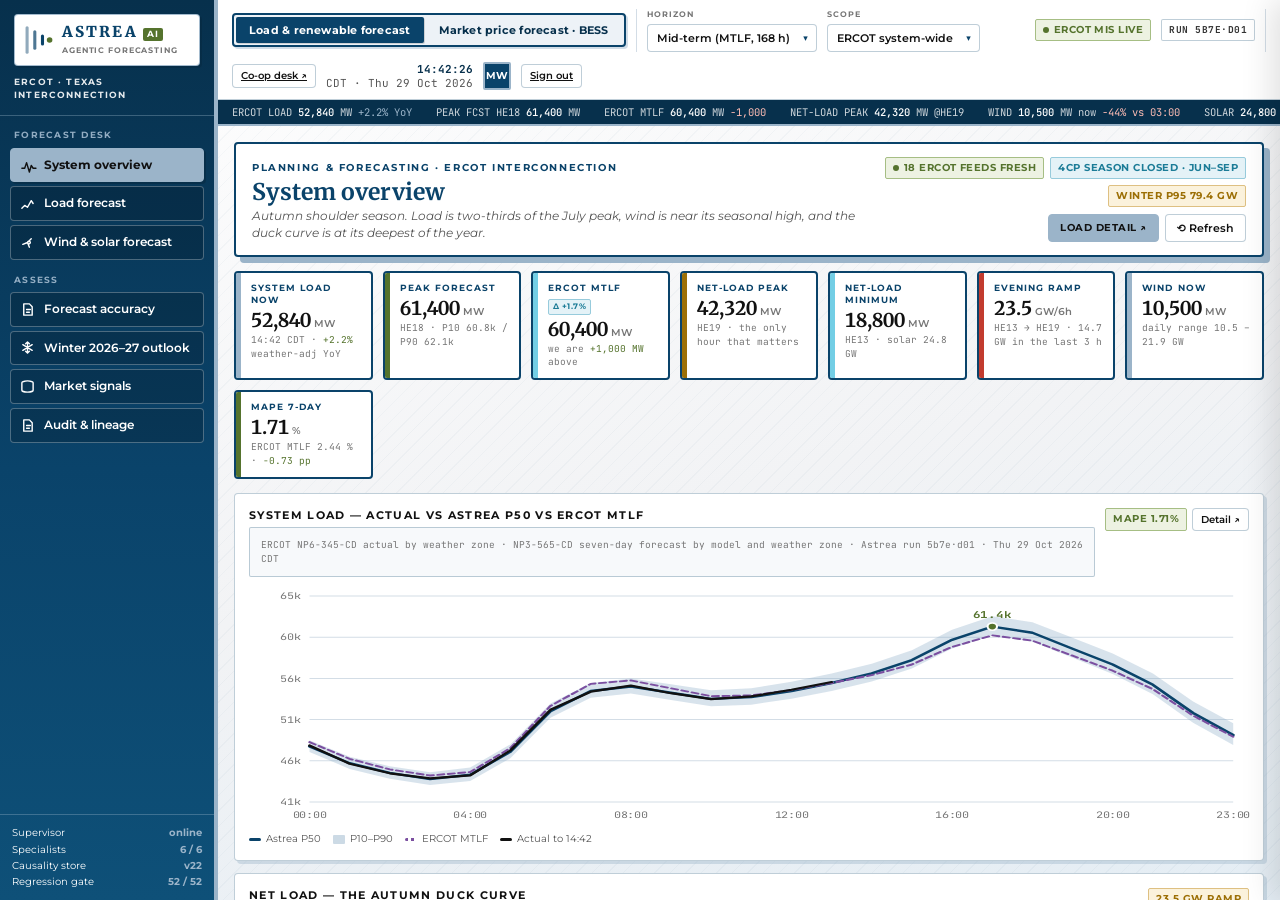
==== commit 81557a14: "Add files via upload" ====
--- a/index.html
+++ b/index.html
@@ -1,21 +1,38 @@
-<!doctype html><html lang="en"><head><meta charset="utf-8"><meta name="viewport" content="width=device-width,initial-scale=1">
-<meta name="description" content="Astrea ERCOT Desk">
+<!doctype html>
+<html lang="en">
+<head>
+<meta charset="utf-8">
+<meta name="viewport" content="width=device-width,initial-scale=1,viewport-fit=cover">
+<title>Astrea AI · ERCOT Desk</title>
+<meta name="description" content="Astrea AI ERCOT desk - load and renewable forecasting, market price forecasting for a BESS, and the 2026-27 winter outlook.">
+<meta name="theme-color" content="#0A436A">
 <meta name="robots" content="noindex,nofollow">
-<meta name="color-scheme" content="light"><title>Astrea ERCOT Desk</title>
+<link rel="icon" href="data:image/svg+xml,%3Csvg xmlns='http://www.w3.org/2000/svg' viewBox='0 0 1024 1024'%3E%3Cg fill='%230A436A'%3E%3Crect x='20' y='6' width='113' height='1012' rx='56.5' opacity='.45'/%3E%3Crect x='302' y='153' width='113' height='718' rx='56.5' opacity='.72'/%3E%3Crect x='583' y='307' width='113' height='410' rx='56.5'/%3E%3C/g%3E%3Ccircle cx='900' cy='512' r='102' fill='%2355732D'/%3E%3C/svg%3E">
+<link rel="canonical" href="/">
+<meta property="og:title" content="Astrea AI · ERCOT Desk">
+<meta property="og:description" content="Astrea AI ERCOT desk - load and renewable forecasting, market price forecasting for a BESS, and the 2026-27 winter outlook.">
+<meta property="og:type" content="website">
+<style>html,body{margin:0;padding:0}:root{color-scheme:light}</style>
+</head>
+<body>
 <style>
 @import url('https://fonts.googleapis.com/css2?family=Merriweather:wght@700;900&family=Montserrat:ital,wght@0,400;0,500;0,600;0,700;1,400&family=JetBrains+Mono:wght@400;500;700&display=swap');
 
 /* ============================================================
-   ASTREA · ERCOT DESK — light theme
-   Palette lifted verbatim from the Nuvve POC (energy-poc.camereye.ai)
+   ASTREA AI · light theme
+   Palette derived from the Astrea AI mark: navy #0A436A carried at three
+   weights, with the mark's olive #55732D reserved for positive states.
    ============================================================ */
 :root{
-  --green:#759840; --green-dk:#5F7D33; --green-lt:#ABCA47;
-  --lime:#CDDC38;  --lime-soft:#E8F0C4; --cyan:#73CEE5; --cyan-dk:#1C7C97;
-  --bg:#F2F1EF; --bg-tint:#E8F0D4; --card:#FFFFFF; --well:#F8F9F4; --well-2:#EFF3E6;
-  --ink:#111111; --ink-2:#333333; --ink-3:#555555; --ink-4:#767676; --ink-5:#9AA394;
-  --line:#D8DFCB; --line-2:rgba(117,152,64,.30); --rule:#CDDC38;
-  --pos:#4A7C1F; --pos-bg:#EDF5DF;
+  /* Primary = the logo's navy, carried at three weights like the three bars. */
+  --green:#0A436A; --green-dk:#07304C; --green-lt:#4E7B9B;
+  --lime:#9BB4C9;  --lime-soft:#E3EBF2; --cyan:#73CEE5; --cyan-dk:#1C7C97;
+  --steel:#4E7B9B; --slate:#9BB4C9; --olive:#55732D;
+  --bg:#F2F3F5; --bg-tint:#E4EDF4; --card:#FFFFFF; --well:#F7F9FB; --well-2:#EDF2F7;
+  --ink:#111111; --ink-2:#333333; --ink-3:#555555; --ink-4:#767676; --ink-5:#97A3AD;
+  --line:#D3DDE6; --line-2:rgba(10,67,106,.26); --rule:#9BB4C9;
+  /* The logo's green circle does one job here: it means "good". */
+  --pos:#55732D; --pos-bg:#EDF2E2;
   --neg:#C23B2E; --neg-bg:#FBEBE9;
   --warn:#9C6F06; --warn-bg:#FBF2DC;
   --info:#1C7C97; --info-bg:#E4F2F7;
@@ -24,15 +41,15 @@
   --ff-u:'Montserrat',system-ui,sans-serif;
   --ff-m:'JetBrains Mono',ui-monospace,Menlo,monospace;
   --r:4px;
-  --sh:3px 3px 0 rgba(171,202,71,.40);
+  --sh:3px 3px 0 rgba(155,180,201,.40);
   --sh-lime:6px 6px 0 var(--lime);
 }
 *{box-sizing:border-box}
 html,body{margin:0;padding:0}
 body{
   background:
-    repeating-linear-gradient(-45deg,transparent,transparent 10px,rgba(117,152,64,.03) 10px,rgba(117,152,64,.03) 11px),
-    linear-gradient(165deg,#ffffff 0%,#F2F1EF 55%,#E8F0D4 100%);
+    repeating-linear-gradient(-45deg,transparent,transparent 10px,rgba(10,67,106,.03) 10px,rgba(10,67,106,.03) 11px),
+    linear-gradient(165deg,#ffffff 0%,#F2F3F5 55%,#E4EDF4 100%);
   background-attachment:fixed;
   color:var(--ink); font-family:var(--ff-u); font-size:13px; line-height:1.45;
   -webkit-font-smoothing:antialiased; overflow:hidden;
@@ -40,7 +57,7 @@
 button,input,select,textarea{font-family:inherit;font-size:inherit;color:inherit}
 ::-webkit-scrollbar{width:10px;height:10px}
 ::-webkit-scrollbar-track{background:transparent}
-::-webkit-scrollbar-thumb{background:rgba(117,152,64,.35);border-radius:10px}
+::-webkit-scrollbar-thumb{background:rgba(10,67,106,.35);border-radius:10px}
 ::-webkit-scrollbar-thumb:hover{background:var(--green)}
 :focus-visible{outline:2px solid var(--green);outline-offset:2px}
 
@@ -69,7 +86,7 @@
   text-transform:uppercase;padding:3px 7px;border-radius:2px;border:1px solid var(--line-2);
   color:var(--ink-2);background:#fff;white-space:nowrap}
 .pill.lime{background:var(--lime);color:#111;border-color:var(--lime)}
-.pill.ok{background:var(--pos-bg);border-color:#A9C97F;color:var(--pos)}
+.pill.ok{background:var(--pos-bg);border-color:#A6BE84;color:var(--pos)}
 .pill.bad{background:var(--neg-bg);border-color:#E3A9A2;color:var(--neg)}
 .pill.warn{background:var(--warn-bg);border-color:#DEC082;color:var(--warn)}
 .pill.info{background:var(--info-bg);border-color:#97CBDC;color:var(--info)}
@@ -111,13 +128,18 @@
 .app{display:grid;grid-template-columns:218px 1fr;grid-template-rows:100%;
   height:100vh;height:100dvh;width:100vw;overflow:hidden}
 
-.rail{background:linear-gradient(180deg,#5F7D33 0%,#759840 45%,#6A8A36 100%);
+.rail{background:linear-gradient(180deg,#07304C 0%,#0A436A 52%,#0E5078 100%);
   border-right:4px solid var(--lime);display:flex;flex-direction:column;overflow:hidden;min-height:0}
-.rail-brand{padding:14px;border-bottom:1px solid rgba(205,220,56,.35)}
-.logobox{background:#fff;border:2px solid var(--lime);border-radius:var(--r);padding:8px 10px;
-  box-shadow:2px 2px 0 rgba(0,0,0,.12)}
-.logobox .lg{font-family:var(--ff-d);font-weight:900;font-size:17px;letter-spacing:.15em;color:var(--green);margin:0}
-.logobox .sb{font-size:8.5px;letter-spacing:.12em;text-transform:uppercase;color:var(--ink-4);margin:2px 0 0;font-weight:700}
+.rail-brand{padding:14px;border-bottom:1px solid rgba(155,180,201,.35)}
+.logobox{background:#fff;border:1px solid rgba(155,180,201,.9);border-radius:var(--r);padding:9px 10px;
+  box-shadow:2px 2px 0 rgba(0,0,0,.10);display:flex;align-items:center;gap:9px}
+.logobox .mark{flex:none;width:28px;height:28px;display:block}
+.logobox .wd{min-width:0}
+.logobox .lg{font-family:var(--ff-d);font-weight:900;font-size:15px;letter-spacing:.13em;color:var(--green);
+  margin:0;display:flex;align-items:baseline;gap:5px;line-height:1}
+.logobox .lg i{font-family:var(--ff-u);font-style:normal;font-weight:700;font-size:8.5px;letter-spacing:.14em;
+  color:#fff;background:var(--olive);border-radius:2px;padding:2px 4px;line-height:1}
+.logobox .sb{font-size:8px;letter-spacing:.11em;text-transform:uppercase;color:var(--ink-4);margin:4px 0 0;font-weight:700}
 .rail-brand .iso{margin:9px 0 0;font-size:9px;letter-spacing:.13em;text-transform:uppercase;color:#fff;font-weight:700;opacity:.9}
 .rail-scroll{flex:1 1 auto;min-height:0;overflow-y:auto;padding:11px 10px 8px}
 .navgrp{font-size:8.5px;letter-spacing:.15em;text-transform:uppercase;color:var(--lime);font-weight:700;margin:14px 4px 6px;opacity:.95}
@@ -128,7 +150,7 @@
 .nav:hover{background:rgba(0,0,0,.32);border-color:var(--lime)}
 .nav.on{background:var(--lime);color:#111;font-weight:700;border-color:var(--lime);box-shadow:2px 2px 0 rgba(0,0,0,.15)}
 .nav .ic{width:15px;height:15px;flex:none}
-.rail-foot{border-top:1px solid rgba(205,220,56,.35);padding:10px 12px;font-size:9.5px;color:#fff;line-height:1.7}
+.rail-foot{border-top:1px solid rgba(155,180,201,.35);padding:10px 12px;font-size:9.5px;color:#fff;line-height:1.7}
 .rail-foot .row{display:flex;justify-content:space-between;gap:6px}
 .rail-foot b{color:var(--lime);font-weight:700}
 
@@ -137,7 +159,7 @@
   padding:9px 14px;backdrop-filter:blur(6px);z-index:30;display:flex;flex-direction:column;gap:8px}
 .tb-row{display:flex;align-items:center;gap:10px;flex-wrap:wrap}
 .modeswitch{display:inline-flex;background:var(--well-2);border:2px solid var(--green);border-radius:var(--r);
-  padding:2px;gap:2px;box-shadow:2px 2px 0 rgba(171,202,71,.45)}
+  padding:2px;gap:2px;box-shadow:2px 2px 0 rgba(155,180,201,.45)}
 .modeswitch button{border:0;background:transparent;cursor:pointer;padding:6px 13px;border-radius:2px;
   font-size:11px;font-weight:700;color:var(--green-dk);letter-spacing:.02em;transition:.12s;white-space:nowrap}
 .modeswitch button:hover{background:#fff}
@@ -161,7 +183,7 @@
 .clock{font-family:var(--ff-m);font-size:11px;color:var(--ink-3);text-align:right;line-height:1.3}
 .clock b{color:var(--green-dk);font-weight:700}
 .avatar{width:28px;height:28px;border-radius:2px;background:var(--green);color:#fff;display:grid;place-items:center;
-  font-weight:700;font-size:10.5px;border:2px solid var(--lime);flex:none}
+  font-weight:700;font-size:10px;letter-spacing:.04em;border:2px solid var(--slate);flex:none}
 
 .tape{height:26px;flex:none;background:var(--green-dk);overflow:hidden;display:flex;align-items:center;border-bottom:2px solid var(--lime)}
 .tape-in{display:flex;gap:24px;white-space:nowrap;animation:tick 52s linear infinite;padding-left:14px}
@@ -279,12 +301,12 @@
 .fb-note.show{display:block}
 
 .agent-chip{display:inline-flex;align-items:center;gap:5px;font-size:9.5px;font-weight:700;letter-spacing:.04em;
-  padding:2px 7px;border-radius:2px;background:var(--pos-bg);border:1px solid #A9C97F;color:var(--pos);white-space:nowrap}
-.agent-chip.mi{background:#F7FAE3;border-color:#C9D86E;color:#6B7A12}
+  padding:2px 7px;border-radius:2px;background:var(--pos-bg);border:1px solid #A6BE84;color:var(--pos);white-space:nowrap}
+.agent-chip.mi{background:#F2F6F9;border-color:#A9C0D2;color:#2C5C80}
 .agent-chip.dq{background:var(--info-bg);border-color:#97CBDC;color:var(--info)}
 .agent-chip.sg{background:var(--warn-bg);border-color:#DEC082;color:var(--warn)}
 .agent-chip.sc{background:var(--mag-bg);border-color:#C2A8DA;color:var(--mag)}
-.agent-chip.op{background:var(--pos-bg);border-color:#A9C97F;color:var(--pos)}
+.agent-chip.op{background:var(--pos-bg);border-color:#A6BE84;color:var(--pos)}
 .agent-chip.mo{background:var(--neg-bg);border-color:#E3A9A2;color:var(--neg)}
 
 .feed{max-height:330px;overflow-y:auto;margin:0 -4px}
@@ -306,7 +328,7 @@
 .rngval{font-family:var(--ff-d);font-weight:700;font-size:16px;min-width:76px;text-align:right;color:var(--ink)}
 .rngval small{font-family:var(--ff-u);font-size:10px;font-weight:600;color:var(--ink-4);margin-left:3px}
 
-.scrim{position:fixed;inset:0;background:rgba(30,40,22,.45);opacity:0;pointer-events:none;transition:.2s;z-index:90}
+.scrim{position:fixed;inset:0;background:rgba(8,28,45,.45);opacity:0;pointer-events:none;transition:.2s;z-index:90}
 .scrim.on{opacity:1;pointer-events:auto}
 .drawer{position:fixed;top:0;right:0;bottom:0;width:640px;max-width:95vw;background:var(--bg);
   border-left:4px solid var(--lime);transform:translateX(100%);transition:transform .24s cubic-bezier(.2,.8,.2,1);
@@ -341,15 +363,18 @@
 .callout{border-left:3px solid var(--warn);background:var(--warn-bg);padding:8px 10px;border-radius:2px;
   font-size:10.5px;color:#6E4F04;line-height:1.6;margin:0}
 .callout.info{border-left-color:var(--cyan-dk);background:var(--info-bg);color:#115A6E}
-.callout.ok{border-left-color:var(--pos);background:var(--pos-bg);color:#33590F}
-</style></head><body>
+.callout.ok{border-left-color:var(--pos);background:var(--pos-bg);color:#3C521F}
+</style>
 
 <div class="app">
   <aside class="rail">
     <div class="rail-brand">
       <div class="logobox">
-        <p class="lg">ASTREA</p>
-        <p class="sb">a Nuvve company</p>
+        <svg class="mark" viewBox="0 0 1024 1024" aria-hidden="true" focusable="false"><g fill="#0A436A"><rect x="20" y="6" width="113" height="1012" rx="56.5" opacity=".45"/><rect x="302" y="153" width="113" height="718" rx="56.5" opacity=".72"/><rect x="583" y="307" width="113" height="410" rx="56.5"/></g><circle cx="900" cy="512" r="102" fill="#55732D"/></svg>
+        <div class="wd">
+          <p class="lg">ASTREA<i>AI</i></p>
+          <p class="sb">Agentic forecasting</p>
+        </div>
       </div>
       <p class="iso">ERCOT · Texas interconnection</p>
     </div>
@@ -375,9 +400,10 @@
         <span class="pill ok"><i class="dot live"></i> ERCOT MIS LIVE</span>
         <span class="pill mono" id="pillRun">run 5b7e·d01</span>
         <div class="tb-div"></div>
+        <a class="btn sm" href="/co-op">Co-op desk &#8599;</a>
         <div class="clock"><b id="clkT">14:42:08</b><br><span>CDT · Thu 29 Oct 2026</span></div>
-        <div class="avatar" title="Marcus Whitfield">MW</div>
-        <a class="btn sm" href="/api/logout" title="End this session" style="text-decoration:none">Sign out</a>
+        <div class="avatar">MW</div>
+        <a class="btn sm" href="/api/logout">Sign out</a>
       </div>
     </header>
 
@@ -582,15 +608,15 @@
   let s='<svg viewBox="0 0 '+w+' '+h+'" width="100%" height="'+h+'" preserveAspectRatio="none" role="img">';
   const tk=o.yTicks||5;
   for(let t=0;t<=tk;t++){const v=mn+(mx-mn)*t/tk,y=Y(v);
-    s+='<line x1="'+pl+'" y1="'+y.toFixed(1)+'" x2="'+(w-pr)+'" y2="'+y.toFixed(1)+'" stroke="#D8DFCB" stroke-width="1"/>';
+    s+='<line x1="'+pl+'" y1="'+y.toFixed(1)+'" x2="'+(w-pr)+'" y2="'+y.toFixed(1)+'" stroke="#D3DDE6" stroke-width="1"/>';
     s+='<text x="'+(pl-7)+'" y="'+(y+3.3).toFixed(1)+'" text-anchor="end" fill="#767676" font-size="9" font-family="JetBrains Mono,monospace">'+(o.yFmt?o.yFmt(v):Math.round(v))+'</text>';}
-  if(mn<0&&mx>0){const z=Y(0);s+='<line x1="'+pl+'" y1="'+z.toFixed(1)+'" x2="'+(w-pr)+'" y2="'+z.toFixed(1)+'" stroke="#9AA394" stroke-width="1.2"/>';}
+  if(mn<0&&mx>0){const z=Y(0);s+='<line x1="'+pl+'" y1="'+z.toFixed(1)+'" x2="'+(w-pr)+'" y2="'+z.toFixed(1)+'" stroke="#97A3AD" stroke-width="1.2"/>';}
   (o.xLabels||[]).forEach(l=>{s+='<text x="'+X(l.i).toFixed(1)+'" y="'+(h-6)+'" text-anchor="middle" fill="#767676" font-size="9" font-family="JetBrains Mono,monospace">'+l.t+'</text>';});
   (o.zones||[]).forEach(z=>{s+='<rect x="'+X(z.a).toFixed(1)+'" y="'+pt+'" width="'+(X(z.b)-X(z.a)).toFixed(1)+'" height="'+ih+'" fill="'+z.c+'" fill-opacity="'+(z.op||.14)+'"/>';
     if(z.t)s+='<text x="'+((X(z.a)+X(z.b))/2).toFixed(1)+'" y="'+(pt+11)+'" text-anchor="middle" fill="'+z.c+'" font-size="8.5" font-weight="700" font-family="JetBrains Mono,monospace">'+z.t+'</text>';});
   if(o.band){let p='';o.band.hi.forEach((v,i)=>p+=(i?'L':'M')+X(i).toFixed(1)+','+Y(v).toFixed(1));
     for(let i=o.band.lo.length-1;i>=0;i--)p+='L'+X(i).toFixed(1)+','+Y(o.band.lo[i]).toFixed(1);
-    s+='<path d="'+p+'Z" fill="'+(o.band.color||'#ABCA47')+'" fill-opacity="'+(o.band.op||.30)+'"/>';}
+    s+='<path d="'+p+'Z" fill="'+(o.band.color||'#7FA3BF')+'" fill-opacity="'+(o.band.op||.30)+'"/>';}
   o.series.forEach(se=>{
     if(se.type==='bar'){const bw=Math.max(2,iw/n*(se.bw||.62));
       se.data.forEach((v,i)=>{if(v==null||v===0)return;const y0=Y(Math.max(0,mn)),y1=Y(v);
@@ -645,7 +671,7 @@
   +'<span style="flex:1"></span><button class="btn sm" data-act="audit" data-run="'+d.run+'" data-t="'+d.h.slice(0,46)+'">Lineage ↗</button></div>'
   +'<p class="fb-note" id="fbn-'+d.id+'"></p></div>';
 }
-const heatC=v=>['#E8F0D4','#CDDC38','#ABCA47','#759840','#C9A227','#D98324','#C23B2E'][Math.min(6,Math.max(0,Math.round(v*6)))];
+const heatC=v=>['#E4EDF4','#9BB4C9','#7FA3BF','#0A436A','#C9A227','#D98324','#C23B2E'][Math.min(6,Math.max(0,Math.round(v*6)))];
 
 /* ══════════ MODES & NAV ══════════ */
 const MODES={
@@ -694,18 +720,18 @@
  +chartCard({t:'System load — actual vs Astrea P50 vs ERCOT MTLF',
    src:'ERCOT NP6-345-CD actual by weather zone · NP3-565-CD seven-day forecast by model and weather zone · Astrea run 5b7e·d01 · Thu 29 Oct 2026 CDT',
    pills:['<span class="pill ok">MAPE 1.71%</span>','<button class="btn sm" data-act="go" data-s="l-load">Detail ↗</button>'],
-   svg:chart({h:238,series:[{data:g.loadP50,color:'#759840',w:2.4},{data:g.mtlf,color:'#7B4FA0',w:1.9,dash:'5 3'},{data:g.loadAct,color:'#111111',w:2.2}],
-     band:{lo:g.loadP10,hi:g.loadP90,color:'#ABCA47',op:.3},xLabels:XL,yFmt:v=>(v/1000).toFixed(0)+'k',
-     pts:[{i:17,v:61400,c:'#4A7C1F',t:'61.4k'}]}),
-   leg:LEG([{c:'#759840',t:'Astrea P50'},{c:'#ABCA47',t:'P10–P90',k:'band'},{c:'#7B4FA0',t:'ERCOT MTLF',k:'dash'},{c:'#111111',t:'Actual to 14:42'}])})
+   svg:chart({h:238,series:[{data:g.loadP50,color:'#0A436A',w:2.4},{data:g.mtlf,color:'#7B4FA0',w:1.9,dash:'5 3'},{data:g.loadAct,color:'#111111',w:2.2}],
+     band:{lo:g.loadP10,hi:g.loadP90,color:'#7FA3BF',op:.3},xLabels:XL,yFmt:v=>(v/1000).toFixed(0)+'k',
+     pts:[{i:17,v:61400,c:'#55732D',t:'61.4k'}]}),
+   leg:LEG([{c:'#0A436A',t:'Astrea P50'},{c:'#7FA3BF',t:'P10–P90',k:'band'},{c:'#7B4FA0',t:'ERCOT MTLF',k:'dash'},{c:'#111111',t:'Actual to 14:42'}])})
  +chartCard({t:'Net load — the autumn duck curve',
    src:'Load − utility-scale wind − utility-scale solar · ERCOT NP4-732-CD wind actual &amp; forecast · Combined Wind and Solar dashboard',
    pills:['<span class="pill warn">23.5 GW ramp</span>'],
-   svg:chart({h:206,series:[{data:g.loadP50,color:'#9AA394',w:1.5},{data:g.solar,color:'#D99A07',type:'area',op:.26},
-     {data:g.wind,color:'#1C7C97',type:'area',op:.22},{data:g.netLoad,color:'#759840',w:2.6}],
+   svg:chart({h:206,series:[{data:g.loadP50,color:'#97A3AD',w:1.5},{data:g.solar,color:'#D99A07',type:'area',op:.26},
+     {data:g.wind,color:'#1C7C97',type:'area',op:.22},{data:g.netLoad,color:'#0A436A',w:2.6}],
      yMin:0,xLabels:XL,yFmt:v=>(v/1000).toFixed(0)+'k',
-     pts:[{i:18,v:42320,c:'#4A7C1F',t:'net pk 42.3k'},{i:12,v:18800,c:'#1C7C97',t:'18.8k'}]}),
-   leg:LEG([{c:'#9AA394',t:'Gross load'},{c:'#D99A07',t:'Utility solar'},{c:'#1C7C97',t:'Wind'},{c:'#759840',t:'Net load'}]),
+     pts:[{i:18,v:42320,c:'#55732D',t:'net pk 42.3k'},{i:12,v:18800,c:'#1C7C97',t:'18.8k'}]}),
+   leg:LEG([{c:'#97A3AD',t:'Gross load'},{c:'#D99A07',t:'Utility solar'},{c:'#1C7C97',t:'Wind'},{c:'#0A436A',t:'Net load'}]),
    note:'Late October is where the duck is deepest. Solar covers the middle of the day while load is mild, so net load falls to <b>18.8 GW at HE13</b> — then the solar cliff lands directly on the evening peak and the system climbs <b>23.5 GW in six hours</b>. Sunset is 18:41 CDT today; DST ends on 1 November and the ramp moves an hour earlier overnight.'})
  +card(rule('Weather zone load &amp; forecast quality','at today\'s peak, HE18')
    +'<div class="zgrid">'+g.zones.map(z=>'<div class="zone" data-act="go" data-s="l-load">'
@@ -767,15 +793,15 @@
  +chartCard({t:'Probabilistic load forecast · D+1 · ERCOT system',
    src:'TFT quantile v3.9.1 · 46-station population-weighted weather · run 5b7e·d02 · SHA-256 a30f7c12…e8b4',
    pills:['<span class="pill info">hourly · MTLF horizon</span>'],
-   svg:chart({h:244,series:[{data:g.loadP50,color:'#759840',w:2.4,dots:true},{data:g.mtlf,color:'#7B4FA0',w:1.9,dash:'5 3'}],
-     band:{lo:g.loadP10,hi:g.loadP90,color:'#ABCA47',op:.3},xLabels:XL,yFmt:v=>(v/1000).toFixed(0)+'k',
-     marks:[{i:17,c:'#4A7C1F',t:'peak HE18'},{i:18,c:'#9C6F06',t:'net-load peak'}]}),
-   leg:LEG([{c:'#759840',t:'Astrea P50'},{c:'#ABCA47',t:'P10–P90',k:'band'},{c:'#7B4FA0',t:'ERCOT MTLF',k:'dash'}])})
+   svg:chart({h:244,series:[{data:g.loadP50,color:'#0A436A',w:2.4,dots:true},{data:g.mtlf,color:'#7B4FA0',w:1.9,dash:'5 3'}],
+     band:{lo:g.loadP10,hi:g.loadP90,color:'#7FA3BF',op:.3},xLabels:XL,yFmt:v=>(v/1000).toFixed(0)+'k',
+     marks:[{i:17,c:'#55732D',t:'peak HE18'},{i:18,c:'#9C6F06',t:'net-load peak'}]}),
+   leg:LEG([{c:'#0A436A',t:'Astrea P50'},{c:'#7FA3BF',t:'P10–P90',k:'band'},{c:'#7B4FA0',t:'ERCOT MTLF',k:'dash'}])})
  +chartCard({t:'Seven-day outlook · daily peak',
    src:'MTLF 168 h · Thu 29 Oct → Wed 04 Nov 2026 · a cold front arrives Tue evening',
-   svg:chart({h:182,series:[{data:d7,color:'#759840',type:'bar'},{data:[60400,58900,56400,54100,57600,61600,62700],color:'#7B4FA0',w:1.9,dash:'4 3'}],
+   svg:chart({h:182,series:[{data:d7,color:'#0A436A',type:'bar'},{data:[60400,58900,56400,54100,57600,61600,62700],color:'#7B4FA0',w:1.9,dash:'4 3'}],
      yMin:46000,xLabels:['Thu 29','Fri 30','Sat 31','Sun 01','Mon 02','Tue 03','Wed 04'].map((t,i)=>({i,t})),yFmt:v=>(v/1000).toFixed(0)+'k'}),
-   leg:LEG([{c:'#759840',t:'Astrea daily peak P50'},{c:'#7B4FA0',t:'ERCOT MTLF',k:'dash'}]),
+   leg:LEG([{c:'#0A436A',t:'Astrea daily peak P50'},{c:'#7B4FA0',t:'ERCOT MTLF',k:'dash'}]),
    note:'The weekend dips as expected, then the first real cold front of the season lands Tuesday night. By Wednesday the morning hour overtakes the evening one — the winter shape. ERCOT\'s own December MORA treats <b>HE08 as the highest-risk hour</b>; late October is the handover. The seasonal picture beyond this window sits on the <a href="#" data-act="go" data-s="w-winter" style="color:var(--cyan-dk)">winter outlook</a>: a P50 of 64.2 GW in late January against a P95 of 79.4 GW on a mid-January morning.'})
  +card(rule('Zonal forecast · HE18','8 official ERCOT weather zones')
    +tbl([['Zone'],['Anchor stations'],['P50 MW',1],['Share',1],['Dry bulb',1],['Dew pt',1],['MAE',1],['YoY',1]],
@@ -845,10 +871,10 @@
  +chartCard({t:'Renewable share of load and economic curtailment exposure',
    src:'Derived · modelled from net load vs the west-zone congestion pattern in NP6-788-CD',
    svg:chart({h:186,series:[
-     {data:g.loadP50.map((v,i)=>+(((g.wind[i]+g.solar[i])/v*100).toFixed(1)),),color:'#759840',w:2.4},
+     {data:g.loadP50.map((v,i)=>+(((g.wind[i]+g.solar[i])/v*100).toFixed(1)),),color:'#0A436A',w:2.4},
      {data:curtail.map(v=>v/100),color:'#C23B2E',type:'bar',op:.65}],
      yMin:0,xLabels:XL,yFmt:v=>Math.round(v)+'%'}),
-   leg:LEG([{c:'#759840',t:'Renewable share of load (%)'},{c:'#C23B2E',t:'Modelled curtailment exposure (index)'}])})
+   leg:LEG([{c:'#0A436A',t:'Renewable share of load (%)'},{c:'#C23B2E',t:'Modelled curtailment exposure (index)'}])})
  +'</div><div class="stack">'
  +card(rule('Forecast accuracy by resource','D+1, trailing 30 days')
    +tbl([['Series'],['Astrea MAE',1],['ERCOT',1],['Δ',1]],[
@@ -895,14 +921,14 @@
  +'<div class="c-23"><div class="stack">'
  +chartCard({t:'Forecast error today — completed hours',
    src:'Actual ERCOT load (NP6-345-CD) vs Astrea P50 and ERCOT MTLF · % of actual · ±2.5 % review tolerance',
-   svg:chart({h:206,series:[{data:err,color:'#759840',type:'bar',bw:.4,off:-7},{data:mErr,color:'#7B4FA0',type:'bar',bw:.4,off:7}],
+   svg:chart({h:206,series:[{data:err,color:'#0A436A',type:'bar',bw:.4,off:-7},{data:mErr,color:'#7B4FA0',type:'bar',bw:.4,off:7}],
      yMin:-1.4,yMax:1.4,yTicks:4,xLabels:XL,yFmt:v=>v.toFixed(1)+'%'}),
-   leg:LEG([{c:'#759840',t:'Astrea error'},{c:'#7B4FA0',t:'ERCOT MTLF error'}])})
+   leg:LEG([{c:'#0A436A',t:'Astrea error'},{c:'#7B4FA0',t:'ERCOT MTLF error'}])})
  +chartCard({t:'Rolling 7-day MAPE — shadow deployment to date',
    src:'Weeks 5–11 of a 12–16 week shadow deployment alongside the incumbent · no write access',
-   svg:chart({h:190,series:[{data:hist,color:'#759840',w:2.6,dots:true},{data:eHist,color:'#7B4FA0',w:2,dash:'5 3',dots:true}],
+   svg:chart({h:190,series:[{data:hist,color:'#0A436A',w:2.6,dots:true},{data:eHist,color:'#7B4FA0',w:2,dash:'5 3',dots:true}],
      xLabels:['wk 5','wk 6','wk 7','wk 8','wk 9','wk 10','wk 11'].map((t,i)=>({i,t})),yFmt:v=>v.toFixed(1)+'%'}),
-   leg:LEG([{c:'#759840',t:'Astrea 7-day MAPE'},{c:'#7B4FA0',t:'ERCOT MTLF'}]),
+   leg:LEG([{c:'#0A436A',t:'Astrea 7-day MAPE'},{c:'#7B4FA0',t:'ERCOT MTLF'}]),
    note:'The improvement is not a step change on day one. It is the causal loop closing: each analyst-validated link narrows the error a little, and the curve flattens as the remaining error becomes weather uncertainty rather than model error.'})
  +card(rule('Backcast table','completed hours only')
    +tbl([['HE'],['Actual',1],['Astrea P50',1],['Error',1],['ERCOT MTLF',1],['MTLF error',1],['Tolerance']],
@@ -957,23 +983,23 @@
  +chartCard({t:'Day-ahead settlement point price vs real-time forecast · '+BESS.hub,
    src:'ERCOT NP4-190-CD DAM Settlement Point Prices (published for this operating day) · NP6-905-CD RT settlement points · Astrea RT forecast run 5b7e·p01',
    pills:['<span class="pill info">$/MWh</span>'],
-   svg:chart({h:240,series:[{data:h.da,color:'#759840',w:2.5,dots:true},{data:h.rt,color:'#1C7C97',w:2.1,dash:'5 3'}],
+   svg:chart({h:240,series:[{data:h.da,color:'#0A436A',w:2.5,dots:true},{data:h.rt,color:'#1C7C97',w:2.1,dash:'5 3'}],
      xLabels:XL,yFmt:v=>'$'+Math.round(v),
      zones:(()=>{const z=[];const ci=R.sched.map((s,i)=>s==='charge'?i:-1).filter(i=>i>=0);
        const di=R.sched.map((s,i)=>s==='discharge'?i:-1).filter(i=>i>=0);
        if(ci.length)z.push({a:Math.min(...ci),b:Math.max(...ci)+1,c:'#1C7C97',t:'CHARGE',op:.14});
-       if(di.length)z.push({a:Math.min(...di),b:Math.max(...di)+1,c:'#4A7C1F',t:'DISCHARGE',op:.14});
+       if(di.length)z.push({a:Math.min(...di),b:Math.max(...di)+1,c:'#55732D',t:'DISCHARGE',op:.14});
        return z;})(),
-     pts:[{i:h.da.indexOf(Math.max(...h.da)),v:Math.max(...h.da),c:'#4A7C1F',t:'$'+Math.max(...h.da).toFixed(0)}]}),
-   leg:LEG([{c:'#759840',t:'DAM settlement point price (published)'},{c:'#1C7C97',t:'Astrea RT forecast',k:'dash'}]),
+     pts:[{i:h.da.indexOf(Math.max(...h.da)),v:Math.max(...h.da),c:'#55732D',t:'$'+Math.max(...h.da).toFixed(0)}]}),
+   leg:LEG([{c:'#0A436A',t:'DAM settlement point price (published)'},{c:'#1C7C97',t:'Astrea RT forecast',k:'dash'}]),
    note:'<b>Looking ahead:</b> on grey winter days the net-demand curve stops looking like this deep midday duck and reverts to a traditional winter shape, with midday prices firmer than the market has grown used to. Our <a href="#" data-act="go" data-s="w-winter" style="color:var(--cyan-dk)">winter outlook</a> carries that as the base case under a Super El Niño.<br><br>October is the weakest spread month of the year — no summer scarcity, and the winter morning spikes have not started. The whole day sits between <b>$26 and $57/MWh</b>. That is exactly why it is the right month to demonstrate a forecasting edge: there is no scarcity event doing the work for you.'})
  +chartCard({t:'All four trading hubs · day-ahead',
    src:'ERCOT NP4-190-CD · HB_NORTH, HB_HOUSTON, HB_SOUTH, HB_WEST · basis is unusually tight today',
    svg:chart({h:206,series:[
-     {data:HUBS.HB_NORTH.da,color:'#759840',w:2.2},{data:HUBS.HB_HOUSTON.da,color:'#1C7C97',w:2},
+     {data:HUBS.HB_NORTH.da,color:'#0A436A',w:2.2},{data:HUBS.HB_HOUSTON.da,color:'#1C7C97',w:2},
      {data:HUBS.HB_SOUTH.da,color:'#D99A07',w:2},{data:HUBS.HB_WEST.da,color:'#7B4FA0',w:2}],
      xLabels:XL,yFmt:v=>'$'+Math.round(v)}),
-   leg:LEG([{c:'#759840',t:'HB_NORTH'},{c:'#1C7C97',t:'HB_HOUSTON'},{c:'#D99A07',t:'HB_SOUTH'},{c:'#7B4FA0',t:'HB_WEST'}]),
+   leg:LEG([{c:'#0A436A',t:'HB_NORTH'},{c:'#1C7C97',t:'HB_HOUSTON'},{c:'#D99A07',t:'HB_SOUTH'},{c:'#7B4FA0',t:'HB_WEST'}]),
    note:'HB_WEST is the <b>highest</b> hub today, which is not the usual autumn pattern — west normally carries the most negative intervals on the system. Overnight wind is strong but the Panhandle export path is unconstrained, so the west discount has closed. Worth watching: it is the sort of basis reversal that catches a static hedge out.'})
  +card(rule('Hourly price table','DA published · RT forecast · $/MWh')
    +tbl([['HE'],['DA '+BESS.hub,1],['RT forecast',1],['DART',1],['Best AS product'],['AS $/MW-h',1],['Battery action']],
@@ -1005,9 +1031,9 @@
    why:'Solar reaches 24.8 GW at HE13 against a mild 54.1 GW load. On the four comparable October days this month, real time has cleared <b>$14–22 below day-ahead</b> through the solar plateau, and two of them printed negative intervals in HE15–HE16. Our RT path carries that discount. The risk is a west-zone congestion event that reverses it — the basis is already behaving unusually today.',
    drivers:[['Solar at HE13',74,'24.8 GW'],['Load at HE13',-31,'54.1 GW'],['Oct DART precedent',58,'−$14 to −22'],['West basis reversal risk',-26,'watch']]})
  +card(rule('Ancillary clearing today','DAM MCPC · $/MW-h')
-   +chart({h:168,pl:34,series:Object.keys(AS).map((k,i)=>({data:AS[k].p,color:['#759840','#1C7C97','#D99A07','#7B4FA0','#C23B2E'][i],w:1.9})),
+   +chart({h:168,pl:34,series:Object.keys(AS).map((k,i)=>({data:AS[k].p,color:['#0A436A','#1C7C97','#D99A07','#7B4FA0','#C23B2E'][i],w:1.9})),
      yMin:0,xLabels:XL,yFmt:v=>'$'+v.toFixed(0)})
-   +LEG(Object.keys(AS).map((k,i)=>({c:['#759840','#1C7C97','#D99A07','#7B4FA0','#C23B2E'][i],t:k})))
+   +LEG(Object.keys(AS).map((k,i)=>({c:['#0A436A','#1C7C97','#D99A07','#7B4FA0','#C23B2E'][i],t:k})))
    +'<p class="note">Non-Spin dominates the evening at <b>$18.11/MW-h at HE22</b>. Reg-Down is the only product that peaks at midday, when solar oversupply makes down-regulation scarce. Everything else clears under $3.</p>')
  +'</div></div>';
 };
@@ -1015,7 +1041,7 @@
 /* ══════════ SCREEN · BESS REVENUE MODEL ══════════ */
 SCREENS['p-bess']=()=>{
  const r=R, h=HUBS[BESS.hub];
- const parts=[['Energy arbitrage',r.arb,'#759840'],['Ancillary services',r.asRev,'#1C7C97'],['Degradation',-r.deg,'#C23B2E']];
+ const parts=[['Energy arbitrage',r.arb,'#0A436A'],['Ancillary services',r.asRev,'#1C7C97'],['Degradation',-r.deg,'#C23B2E']];
  const posParts=parts.filter(p=>p[1]>0), sum=posParts.reduce((a,b)=>a+b[1],0)||1;
  const asShare=r.arb+r.asRev>0?r.asRev/(r.arb+r.asRev)*100:0;
  const benchFleet=1.88, benchMedian=1.59;
@@ -1060,11 +1086,11 @@
    src:'Charge below the axis, discharge above, ancillary capacity held shaded, state of charge dashed · greedy charge-then-discharge optimisation over the published curve · run 5b7e·b01',
    pills:['<span class="pill ok">'+r.nCyc+' cycle'+(r.nCyc===1?'':'s')+'</span>'],
    svg:chart({h:232,series:[
-     {data:asBars.map(v=>v||null),color:'#CDDC38',type:'bar',op:.45,bw:.74},
-     {data:dispatchBars.map(v=>v>0?v:null),color:'#4A7C1F',type:'bar',bw:.5},
+     {data:asBars.map(v=>v||null),color:'#9BB4C9',type:'bar',op:.45,bw:.74},
+     {data:dispatchBars.map(v=>v>0?v:null),color:'#55732D',type:'bar',bw:.5},
      {data:dispatchBars.map(v=>v<0?v:null),color:'#1C7C97',type:'bar',bw:.5}],
      yMin:-r.P*1.15,yMax:r.P*1.15,yTicks:4,xLabels:XL,yFmt:v=>fmt(Math.abs(v))}),
-   leg:LEG([{c:'#4A7C1F',t:'Discharge MW'},{c:'#1C7C97',t:'Charge MW'},{c:'#CDDC38',t:'Ancillary capacity held MW'}]),
+   leg:LEG([{c:'#55732D',t:'Discharge MW'},{c:'#1C7C97',t:'Charge MW'},{c:'#9BB4C9',t:'Ancillary capacity held MW'}]),
    extra:'<p class="sect" style="margin:14px 0 8px;font-size:9px">State of charge · %</p>'
      +chart({h:92,pl:34,yTicks:2,series:[{data:socT,color:'#7B4FA0',type:'area',op:.2,w:2}],yMin:0,yMax:105,xLabels:XL,yFmt:v=>Math.round(v)+'%'}),
    note:'Charge and discharge windows are forced to alternate — a cycle has to finish before the next one starts, so the asset never stores more than its '+fmt(r.E)+' MWh. That constraint is why October usually resolves to a single cycle: the second-best window pair cannot clear the degradation charge plus the ancillary revenue it would displace.'})
@@ -1121,7 +1147,7 @@
  const r=R;
  const tot=k=>r.asRows.filter(x=>x.product===k).reduce((a,b)=>a+b.rev,0);
  const hrs=k=>r.asRows.filter(x=>x.product===k).length;
- const cols={'REG-UP':'#759840','REG-DOWN':'#1C7C97','RRS':'#D99A07','ECRS':'#7B4FA0','NON-SPIN':'#C23B2E'};
+ const cols={'REG-UP':'#0A436A','REG-DOWN':'#1C7C97','RRS':'#D99A07','ECRS':'#7B4FA0','NON-SPIN':'#C23B2E'};
  return hero({kick:'Optimization agent · reserves',h:'Ancillary services',
   tag:'Five products, co-optimised with energy in SCED every five minutes since RTC+B. The battery no longer picks a lane in advance.',
   pills:['<span class="pill lime">'+r.P+' MW asset · '+(AS_HEADROOM*100)+' % offered</span>','<span class="pill ok">RTC+B co-optimisation</span>']})
@@ -1156,8 +1182,8 @@
  +chartCard({t:'Where this asset earns its ancillary revenue',
    src:'Expected value = clearing price × award probability × '+(AS_HEADROOM*100)+' % of '+r.P+' MW, on hours the optimiser leaves idle',
    svg:chart({h:186,series:[{data:Array.from({length:24},(_,i)=>{const row=r.asRows.find(x=>x.h===i);return row?row.rev:0;}),
-     color:'#759840',type:'bar'}],yMin:0,xLabels:XL,yFmt:v=>'$'+fmt(v)}),
-   leg:LEG([{c:'#759840',t:'Expected AS revenue by hour ($)'}])})
+     color:'#0A436A',type:'bar'}],yMin:0,xLabels:XL,yFmt:v=>'$'+fmt(v)}),
+   leg:LEG([{c:'#0A436A',t:'Expected AS revenue by hour ($)'}])})
  +'</div><div class="stack">'
  +card(rule('2026 AS methodology','effective 1 Jan 2026')
    +'<p class="callout info">ECRS and Non-Spin moved from a <b>statistical to a probabilistic Monte Carlo method</b>, targeting a one-in-ten-year probability of reserves falling below Reg-Up + RRS or the 3,000 MW Watch threshold. Average quantities are similar year on year, but they <b>shift toward higher-risk hours</b> — which is exactly where a battery wants to be.</p>'
@@ -1205,7 +1231,7 @@
      const sell=r.sched[i]==='discharge';
      const px=sell?(r.px[i]*0.88):(r.px[i]*1.12);
      return '<div class="hr2 '+(sell?'win':'chg')+'"><span class="h">'+HE(i)+'</span>'
-      +'<span class="bar"><i style="width:'+(Math.abs(r.px[i])/mx*100).toFixed(0)+'%;background:'+(sell?'#4A7C1F':'#1C7C97')+'"></i></span>'
+      +'<span class="bar"><i style="width:'+(Math.abs(r.px[i])/mx*100).toFixed(0)+'%;background:'+(sell?'#55732D':'#1C7C97')+'"></i></span>'
       +'<span class="p">'+(sell?'sell ≥ $':'buy ≤ $')+px.toFixed(2)+'</span><span class="q">'+r.P+' MW</span></div>';}).join('')
    +'</div>'
    +'<p class="note">Sell limits sit 12 % below the forecast price and buy limits 12 % above, so each block clears with roughly 90 % confidence. Anything unfilled rolls into real time, where the optimiser re-solves every five minutes against the SCED co-optimisation.</p>')
@@ -1225,7 +1251,7 @@
         {v:'$'+(AS[k].p.reduce((a,b)=>a+b,0)/24).toFixed(2),c:'r'},{v:(AS[k].prob*100)+' %',c:'r'},{v:'$0',c:'r'},
         '<span class="pill">SKIPPED — below opportunity cost</span>']))))
  +card(rule('State of charge trajectory','with the reserve obligation overlaid')
-   +chart({h:176,pl:38,series:[{data:r.socT,color:'#759840',type:'area',op:.24,w:2.4}],
+   +chart({h:176,pl:38,series:[{data:r.socT,color:'#0A436A',type:'area',op:.24,w:2.4}],
      yMin:0,yMax:105,xLabels:XL,yFmt:v=>Math.round(v)+'%'})
    +'<p class="note">The optimiser holds a floor of 10 % and a ceiling of 100 %. Ancillary awards are only offered on hours where the state of charge can physically support the obligation for the product\'s full deployment duration — which is why Non-Spin, a 30-minute product, is cheaper to carry than RRS.</p>')
  +'</div><div class="stack">'
@@ -1448,11 +1474,11 @@
    pills:['<span class="pill ok">Astrea P50 64.2 GW</span>','<span class="pill mag">Amperon P50 63.0 GW</span>'],
    svg:chart({h:238,pl:40,series:[
      {data:W.amperon,color:'#7B4FA0',type:'bar',op:.42,bw:.86},
-     {data:W.astrea,color:'#759840',w:2.6}],
+     {data:W.astrea,color:'#0A436A',w:2.6}],
      yMin:0,xLabels:[0,6,12,18,24,30,36].map(i=>({i,t:W.bins[i]+' GW'})),yFmt:v=>v.toFixed(0)+'%',
      marks:[{i:25.9,c:'#C23B2E',t:'Fern 75.9'},{i:30.56,c:'#111111',t:'record 80.6'}],
-     pts:[{i:12,v:5.53,c:'#4A7C1F',t:'P50 64.2'}]}),
-   leg:LEG([{c:'#759840',t:'Astrea ensemble'},{c:'#7B4FA0',t:'Amperon ensemble (published)'},{c:'#C23B2E',t:'Winter Storm Fern actual',k:'dash'}]),
+     pts:[{i:12,v:5.53,c:'#55732D',t:'P50 64.2'}]}),
+   leg:LEG([{c:'#0A436A',t:'Astrea ensemble'},{c:'#7B4FA0',t:'Amperon ensemble (published)'},{c:'#C23B2E',t:'Winter Storm Fern actual',k:'dash'}]),
    note:'The two ensembles agree on the centre and differ in the tail. We carry <b>1.2 GW more</b> at the median and a visibly fatter right shoulder above 78 GW, because our large-load term tracks the officer-letter filings month by month rather than holding an annual baseline. In a mild season that difference is worth almost nothing. On the one morning it matters it is worth everything, which is the whole argument for forecasting the distribution rather than the average.'})
  +card(rule('Why three "winter peak" numbers disagree','and which one to plan against')
    +tbl([['Figure'],['Value',1],['What it actually is']],[
@@ -1608,7 +1634,7 @@
     ['Container','python:3.11-slim · no network egress · read-only FS'],
     ['Random seed','fixed — 20261029'],['Started','2026-10-29 '+(price?'14:39:22':'14:42:11')+' CDT'],
     ['Duration',price?'0.004 s':'2.6 s'],['Regression gate','52 / 52 PASS'],
-    ['Signed by','m.whitfield@nuvve.com'],['Reproducible','yes — replay verified 14:44']]
+    ['Signed by','m.whitfield@astrea.ai'],['Reproducible','yes — replay verified 14:44']]
    .map(r=>'<dt>'+r[0]+'</dt><dd>'+r[1]+'</dd>').join('')+'</dl>'
   +'<p class="sect">Input manifest<span class="r">every source, with fetch timestamp</span></p>'
   +'<div class="tblwrap"><table class="tbl"><thead><tr><th>Input</th><th>ERCOT product</th><th class="r">Fetched</th><th>Hash</th></tr></thead><tbody>'
@@ -1656,7 +1682,7 @@
     ['ok','Supervisor · synthesis','Narrated, cited 4 products, attached the MW impact. Every figure read from the model output, none generated.'],
     ['wait','Analyst sign-off','Pending on the P50-versus-MTLF divergence decision.']
    ]).map(s=>'<div class="step '+s[0]+'"><h5>'+s[1]+'</h5><p>'+s[2]+'</p></div>').join('')+'</div>'
-  +'<div class="card" style="margin-top:6px;background:var(--pos-bg);border-color:#A9C97F;box-shadow:none">'
+  +'<div class="card" style="margin-top:6px;background:var(--pos-bg);border-color:#A6BE84;box-shadow:none">'
   +'<p class="kicker">The contract</p>'
   +'<p class="tiny" style="margin:7px 0 0;line-height:1.75;color:var(--ink-2)">The LLM reasons over topology and causality, routes work to specialist agents, narrates and cites. It <b style="color:var(--neg)">never</b> computes a forecast, never generates a numeric value into a bid or a dispatch instruction, and never touches raw timeseries. Every number in this run traces to a versioned, sandboxed artifact plus a SHA-256 hash, and a 52-scenario regression suite gates every model swap with a signed validation.</p></div>';
  wrapTables($('#drBody'));
@@ -1712,4 +1738,7 @@
 $$('#modeSwitch button').forEach(b=>b.classList.toggle('on',b.dataset.mode==='load'));
 renderModeCtl(); renderTape(); renderNav(); go('l-overview');
 </script>
-</body></html>+
+</body></html>
+</body>
+</html>
